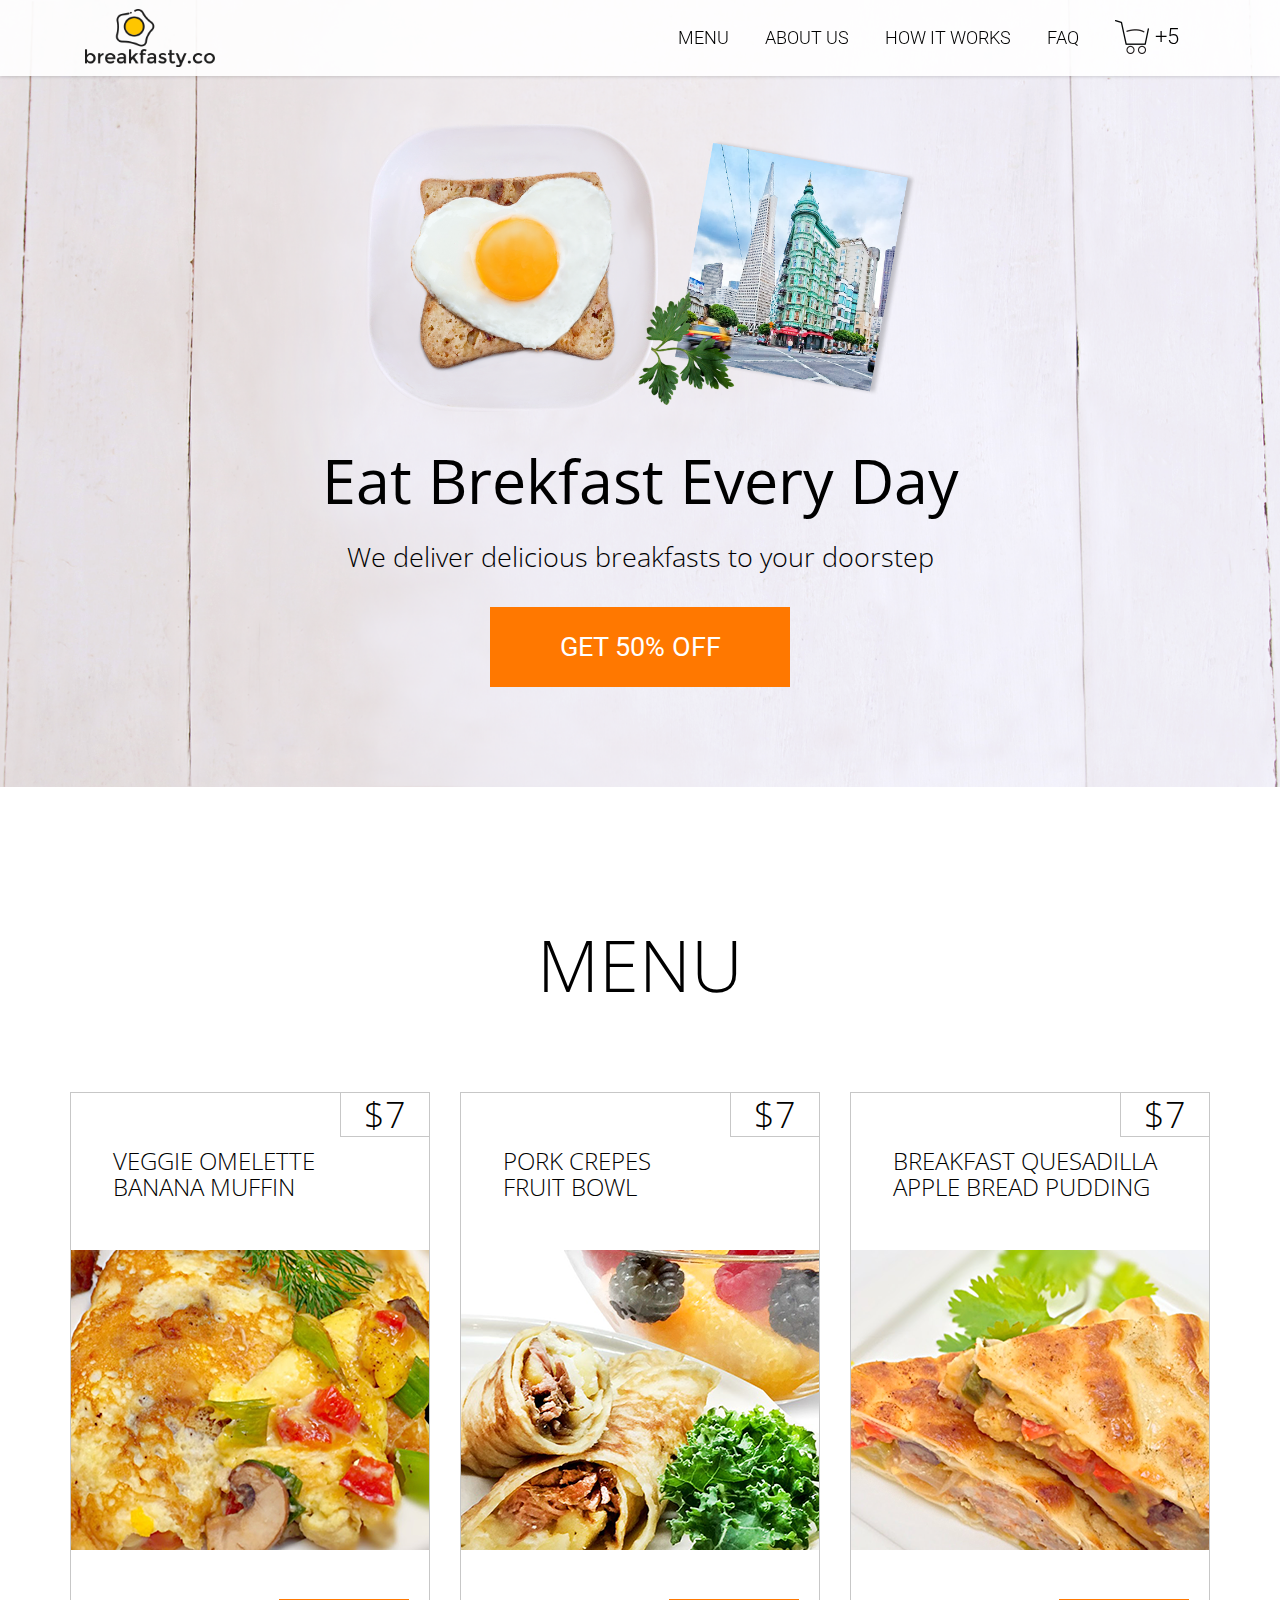
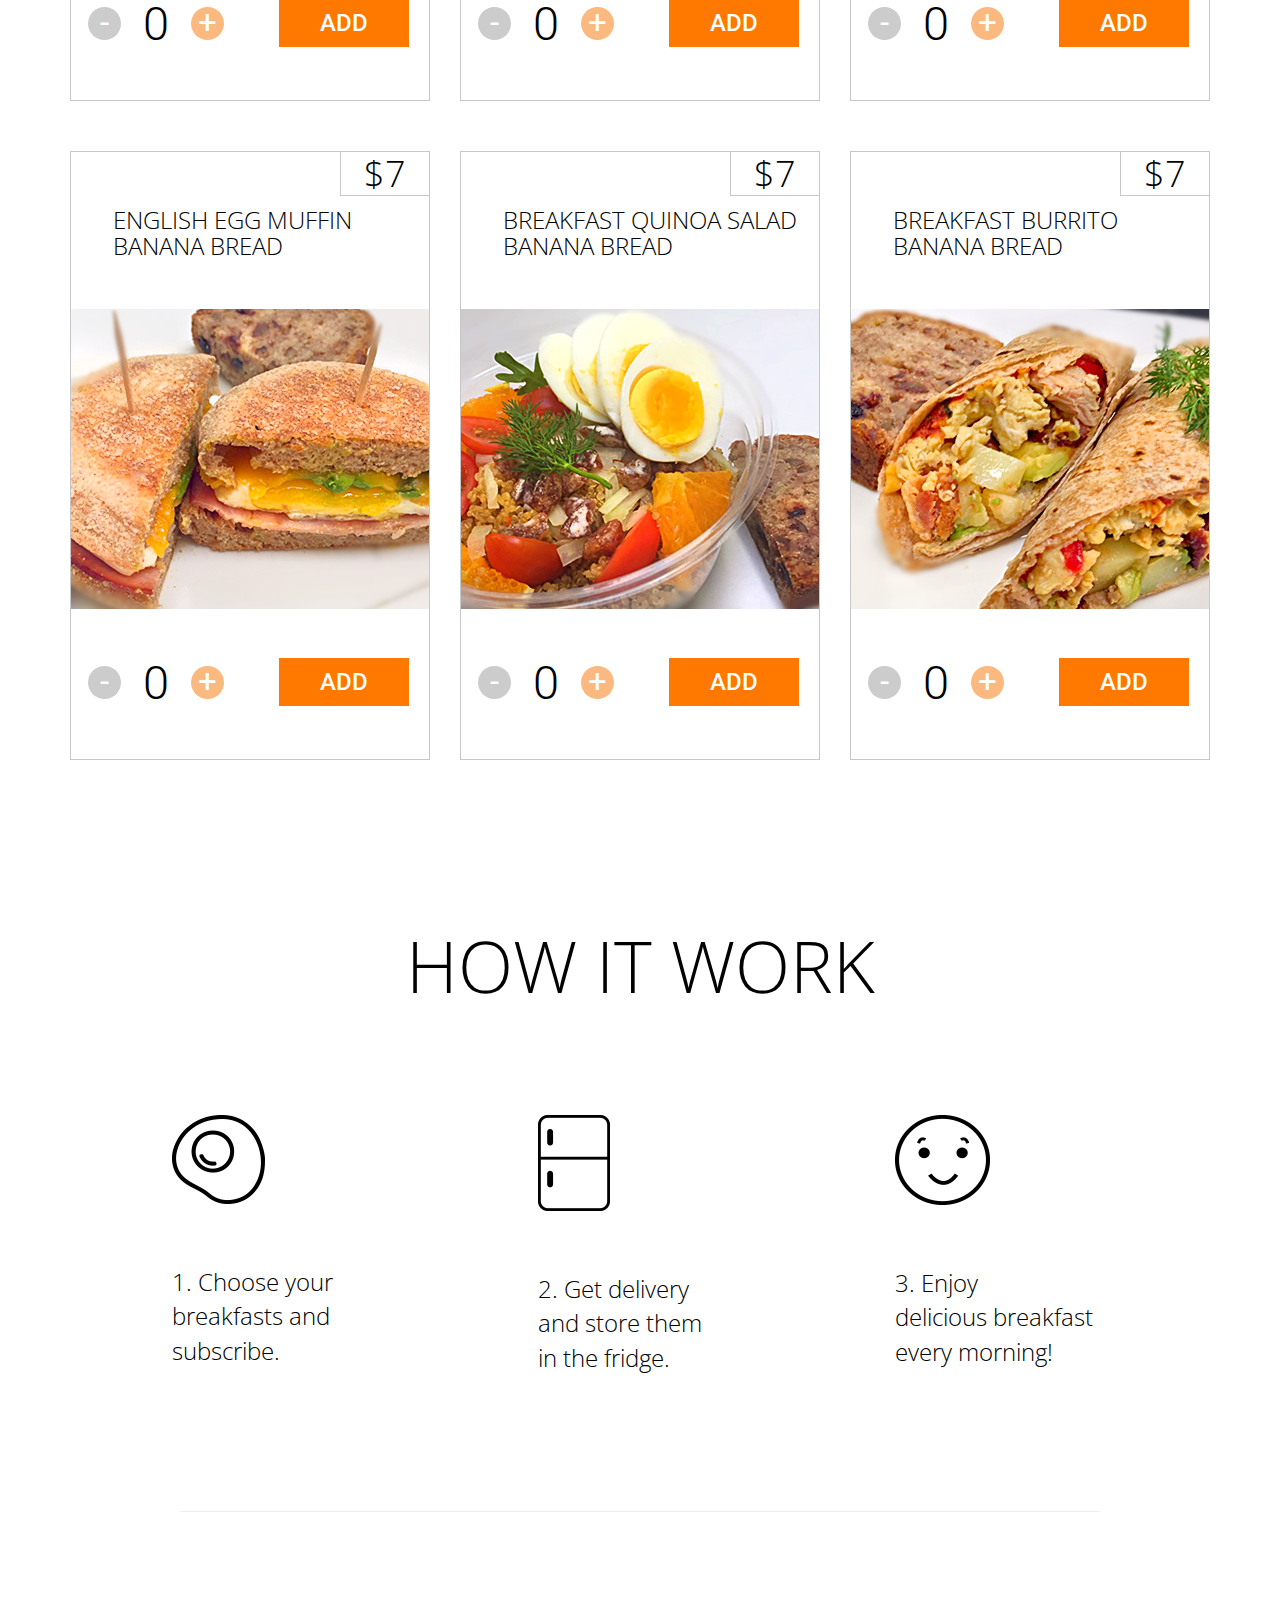
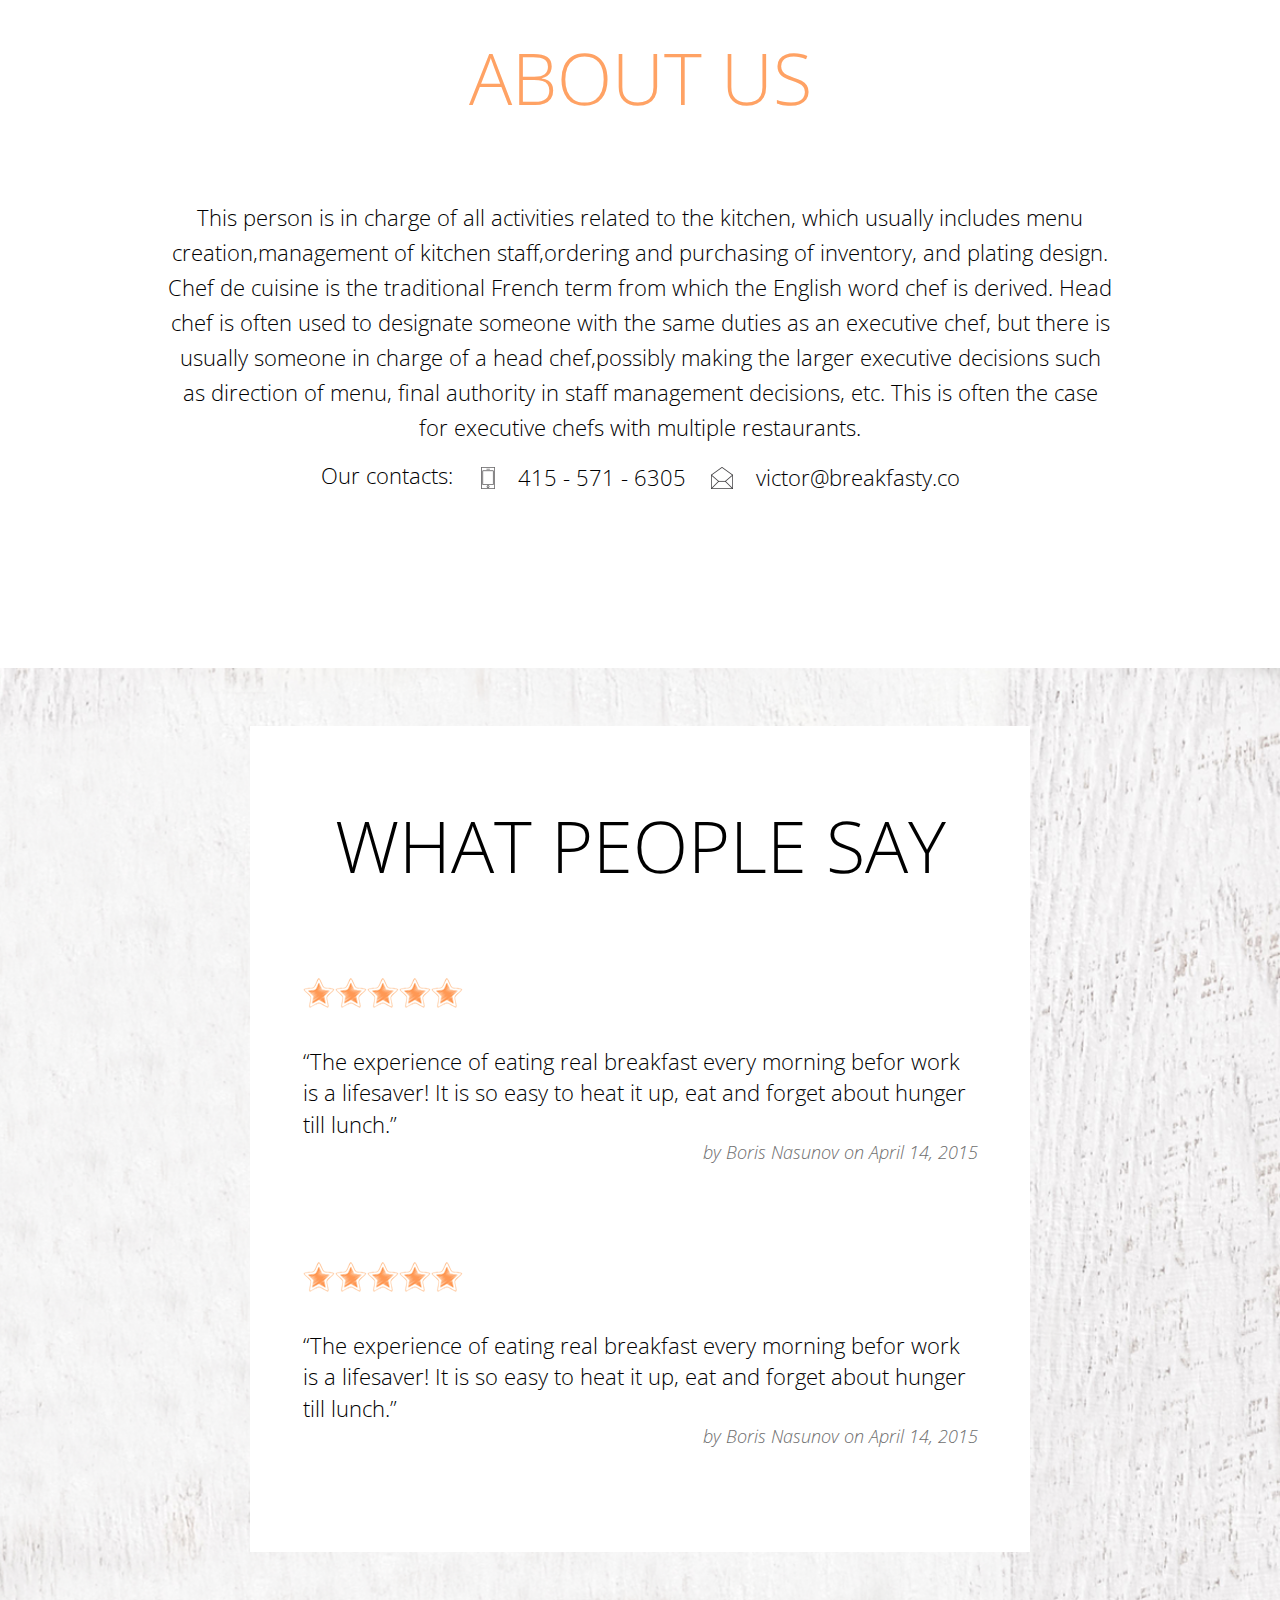
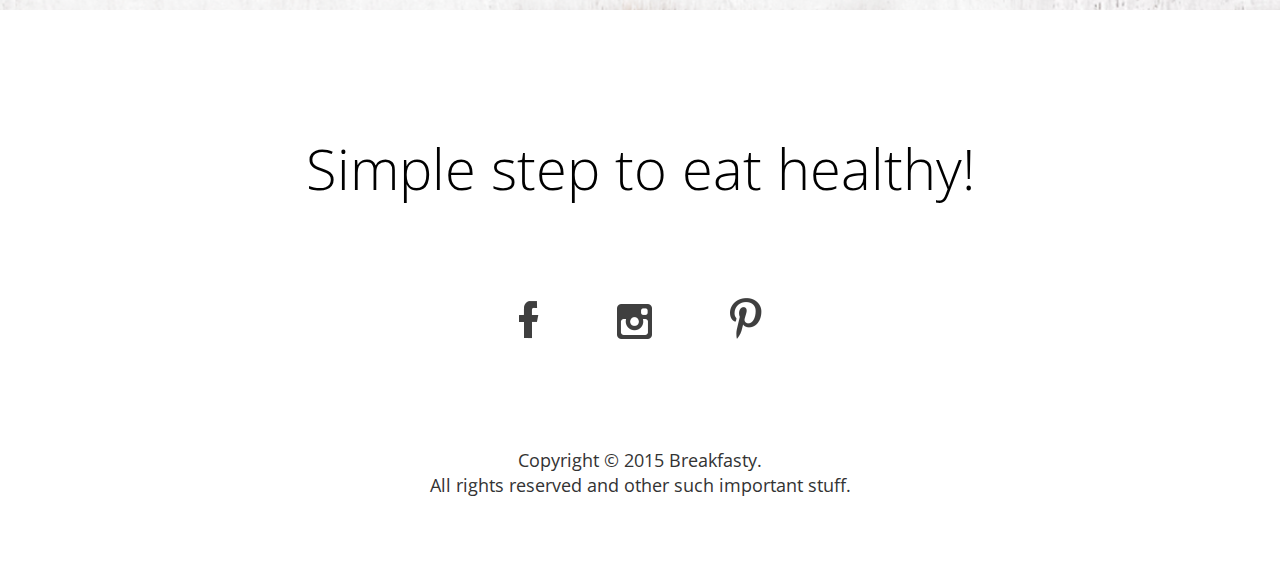
==== index.html @ 5b0bc9c4 "check code style with inspector" ====
<!DOCTYPE html>
<html lang="en">
<head>
    <title>Breakfasty</title>
    <meta charset="UTF-8">
    <meta http-equiv="X-UA-Compatible" content="IE=edge">
    <meta name="viewport" content="width=device-width, initial-scale=1.0, maximum-scale=1.0, user-scalable=no">
    <link rel="stylesheet" href="client/styles/css/index.css">
    <script src="client/js/jquery-2.1.3.min.js"></script>
    <script src="client/js/bootstrap.min.js"></script>
</head>
<body class="homepage">
    <header class="navbar navbar-default nav-style scroll">
        <div class="container">
            <div class="navbar-header nav-button">
                <button type="button" class="navbar-toggle collapsed but-style" data-toggle="collapse" data-target="#bs-example-navbar-collapse-1">
                    <span class="sr-only">Toggle navigation</span>
                    <span class="icon-bar icon-color"></span>
                    <span class="icon-bar icon-color"></span>
                    <span class="icon-bar icon-color"></span>
                </button>
                <a class="navbar-brand logo-header" href="/">
                    <img src="client/images/header/logo.png" alt="logo">
                    <p>[delisious breakfast everyday]</p>
                </a>
            </div>
            <div class="collapse navbar-collapse list" id="bs-example-navbar-collapse-1">
                <ul class="nav navbar-nav ">
                    <li><a href="#menu">menu</a></li>
                    <li><a href="#about">about us</a></li>
                    <li><a href="#work">how it works</a></li>
                    <li><a href="faq.html#faq">faq</a></li>
                </ul>
            </div>
            <div class="cart navbar-header">
                <a href="javascript:void(0);"></a>
                <sup>+5</sup>
            </div>
        </div>
    </header>
    <main>
        <section class="advertising">
            <div class="container">
                <div class="row">
                    <div class="col-lg-12 col-md-12 col-sm-12 col-xs-12">
                        <img src="client/images/advertising/plate-card.png" alt="/"/>
                        <h1>Eat Brekfast Every Day</h1>
                        <p>We deliver delicious breakfasts to your doorstep</p>
                        <button type="button" class="btn btn-primary button button-large" data-toggle="modal" data-target=".bs-example-modal-sm">get 50% off</button>
                        <div class="modal fade bs-example-modal-sm" tabindex="-1" role="dialog" aria-labelledby="mySmallModalLabel" aria-hidden="true">
                            <div class="modal-dialog modal-sm">
                                <div class="modal-content modal-sm-content">
                                    <div class="modal-header modal-sm-header">
                                        <button type="button" class="close" data-dismiss="modal" aria-label="Close">
                                            <span aria-hidden="true">&times;</span>
                                        </button>
                                    </div>
                                    <div class="modal-body">
                                        <form action="/" method="post">
                                            <input type="email" value="" name="Email" placeholder="Email address" required>
                                            <button class="btn btn-default button button-middle">submit</button>
                                        </form>
                                    </div>
                                </div>
                            </div>
                        </div>
                    </div>
                </div>
            </div>
        </section>
        <section id="menu" class="container menu">
        	<div class="row">
        		<div class="col-lg 12 col-md-12 col-sm-12 col-xs-12">
        			<h2>menu</h2>
        		</div>
        		<div class="col-lg-4 col-md-4 col-sm-6 col-xs-12">
        			<div class="dish">
        				<span class="price">$7</span>
    	    			<h3 class="name-dish">veggie omelette<br/>banana muffin</h3>
    	    			<figure>
    	    				<div class="image" style="background-image: url(client/images/menu/omelette.png);"></div>
    	    				<figcaption>
    	    					<h3 class="name-for-ingridients">omelette:</h3>
    	    					<p class="ingridients">Eggs, Red Pepper, Green Onions, Mushrooms,Avocado</p>
    	    					<h3 class="name-for-ingridients">banana muffin:</h3>
    	    					<p class="ingridients">Banana, Egg, Sugar, Butter, Canola Oil, Flour,Soda, Walnuts, Cranberries, Salt</p>
    	    				</figcaption>
    	    			</figure>
    	    			<div class="counter">
        					<a class="order-minus" href="javascript:void(0);">-</a>
                            <input type="number" value="0" min="0" max="99">
        					<a class="order-plus" href="javascript:void(0);">+</a>
                            <button class="btn btn-default button button-small">add</button>
        				</div>
        			</div>
        		</div>
        		<div class="col-lg-4 col-md-4 col-sm-6 col-xs-12">
        			<div class="dish">
        				<span class="price">$7</span>
    	    			<h3 class="name-dish">pork crepes<br/>fruit bowl</h3>
    	    			<figure>
    	    				<div class="image" style="background-image: url(client/images/menu/bowl.png);"></div>
    	    				<figcaption>
    	    					<h3 class="name-for-ingridients">crepes:</h3>
    	    					<p class="ingridients">Flour, Eggs, Milk, Butter, Puller Pork, Potatoes, Onion Jam, Mascarpone Cheese</p>
    	    					<h3 class="name-for-ingridients">fruit bowl:</h3>
    	    					<p class="ingridients">Orange, Grapefruit, Apple, Strawberries</p>
    	    				</figcaption>
    	    			</figure>
    	    			<div class="counter">
        					<a class="order-minus" href="javascript:void(0);">-</a>
                            <input type="number" value="0" min="0" max="99">
        					<a class="order-plus" href="javascript:void(0);">+</a>
                            <button class="btn btn-default button button-small">add</button>
                        </div>
        			</div>
        		</div>
        		<div class="col-lg-4 col-md-4 col-sm-6 col-xs-12">
        			<div class="dish">
        				<span class="price">$7</span>
    	    			<h3 class="name-dish">breakfast quesadilla<br/>apple bread pudding</h3>
    	    			<figure>
    	    				<div class="image" style="background-image: url(client/images/menu/pudding.png);"></div>
    	    				<figcaption>
    	    					<h3 class="name-for-ingridients">quesadilla:</h3>
    	    					<p class="ingridients">Tortialla, Eggs, Italian Mild Pork Sausage, Red Pepper, Green Onions, Salt and Pepper</p>
    	    					<h3 class="name-for-ingridients">oatmel cookie:</h3>
    	    					<p class="ingridients">Flour, Walnut, Salt, Eggs, Oats</p>
    	    				</figcaption>
    	    			</figure>
    	    			<div class="counter">
        					<a class="order-minus" href="javascript:void(0);">-</a>
                            <input type="number" value="0" min="0" max="99">
        					<a class="order-plus" href="javascript:void(0);">+</a>
                            <button class="btn btn-default button button-small">add</button>
                        </div>
        			</div>
        		</div>
        		<div class="col-lg-4 col-md-4 col-sm-6 col-xs-12">
        			<div class="dish">
        				<span class="price">$7</span>
    	    			<h3 class="name-dish">english egg muffin<br/>banana bread</h3>
    	    			<figure>
    	    				<div class="image" style="background-image: url(client/images/menu/egg-muffin.png);"></div>
    	    				<figcaption>
    	    					<h3 class="name-for-ingridients">sandwich:</h3>
    	    					<p class="ingridients">Multi-grain English Muffins, Ham, Egg, Avocado, Cheddar Cheese, Salt and Pepper</p>
    	    					<h3 class="name-for-ingridients">banana bread</h3>
    	    					<p class="ingridients">Banana, Egg, Sugar, Butter, Canola Oil, Flour, Soda, Walnuts, Cranberries, Salt</p>
    	    				</figcaption>
    	    			</figure>
    	    			<div class="counter">
        					<a class="order-minus" href="javascript:void(0);">-</a>
                            <input type="number" value="0" min="0" max="99">
        					<a class="order-plus" href="javascript:void(0);">+</a>
                            <button class="btn btn-default button button-small">add</button>
                        </div>
        			</div>
        		</div>
        		<div class="col-lg-4 col-md-4 col-sm-6 col-xs-12">
        			<div class="dish">
        				<span class="price">$7</span>
    	    			<h3 class="name-dish">breakfast quinoa salad<br/>banana bread</h3>
    	    			<figure>
    	    				<div class="image" style="background-image: url(client/images/menu/salad.png);"></div>
    	    				<figcaption>
    	    					<h3 class="name-for-ingridients">omelette:</h3>
    	    					<p class="ingridients">Eggs, Red Pepper, Green Onions, Mushrooms,Avocado</p>
    	    					<h3 class="name-for-ingridients">banana muffin:</h3>
    	    					<p class="ingridients">Banana, Egg, Sugar, Butter, Canola Oil, Flour,Soda, Walnuts, Cranberries, Salt</p>
    	    				</figcaption>
    	    			</figure>
    	    			<div class="counter">
        					<a class="order-minus" href="javascript:void(0);">-</a>
                            <input type="number" value="0" min="0" max="99">
        					<a class="order-plus" href="javascript:void(0);">+</a>
                            <button class="btn btn-default button button-small">add</button>
                        </div>
        			</div>
        		</div>
        		<div class="col-lg-4 col-md-4 col-sm-6 col-xs-12">
        			<div class="dish">
        				<span class="price">$7</span>
    	    			<h3 class="name-dish">breakfast burrito<br/>banana bread</h3>
    	    			<figure>
    	    				<div class="image" style="background-image: url(client/images/menu/burrito.png);"></div>
    	    				<figcaption>
    	    					<h3 class="name-for-ingridients">burrito:</h3>
    	    					<p class="ingridients">Tortilla, Potatoes, Pulled Pork, Bacon, Eggs, Red Pepper, Green Onions, Mild Cheddar Cheese, Avocado, Salt and Pepper</p>
    	    					<h3 class="name-for-ingridients">banana bread</h3>
    	    					<p class="ingridients">Banana, Egg, Sugar, Butter, Canola Oil, Flour,Soda, Walnuts, Cranberries, Salt</p>
    	    				</figcaption>
    	    			</figure>
    	    			<div class="counter">
        					<a class="order-minus" href="javascript:void(0);">-</a>
                            <input type="number" value="0" min="0" max="99">
        					<a class="order-plus" href="javascript:void(0);">+</a>
                            <button class="btn btn-default button button-small">add</button>
                        </div>
        			</div>
        		</div>
        	</div>
        </section>
        <section id="work" class="work container">
            <div class="row">
                <div class="col-lg-12 col-md-12 col-sm-12 col-xs-12">
                    <h2>how it work</h2>
                </div>
            </div>
            <div class="description-work">
                <figure>
                    <span class="work-food"></span>
                    <figcaption>
                        <p>1. Choose your breakfasts and subscribe.</p>
                    </figcaption>
                </figure>
                <figure>
                    <span class="work-fridge"></span>
                    <figcaption>
                        <p>2. Get delivery and store them in the fridge.</p>
                    </figcaption>
                </figure>
                <figure>
                    <span class="work-smile"></span>
                    <figcaption>
                        <p>3. Enjoy<br/>delicious breakfast every morning!</p>
                    </figcaption>
                </figure>
            </div>
            <div class="col-lg-10 col-lg-offset-1 col-md-10 col-md-offset-1 col-sm-10 col-sm-offset-1 col-xs-10 col-xs-offset-1">
                <hr/>
            </div>
        </section>
        <section id="about" class="about">
            <div class="container">
                <div class="row">
                    <div class="col-lg-10 col-lg-offset-1 col-md-10 col-md-offset-1 col-sm-10 col-sm-offset-1 col-xs-10 col-xs-offset-1">
                        <h2>about us</h2>
                        <p>This person is in charge of all activities related to the kitchen, which usually includes menu creation,management of kitchen staff,ordering and purchasing of inventory, and plating design. Chef de cuisine is the traditional French term from which the English word chef is derived. Head chef is often used to designate someone with the same duties as an executive chef, but there is usually someone in charge of a head chef,possibly making the larger executive decisions such as direction of menu, final authority in staff management decisions, etc. This is often the case for executive chefs with multiple restaurants.</p>
                    </div>
                    <div class="col-lg-12 col-lg-offset-0 col-md-12 col-md-offset-0 col-sm-6 col-sm-offset-3 col-xs-12">
                        <ul class="contacts">
                            <li>Our contacts:</li>
                            <li>
                                <span class="phone"></span>
                                <a href="tel:4155716305">415 - 571 - 6305</a>
                            </li>
                            <li>
                                <span class="envelope"></span>
                                <a href="mailto:victor@breakfasty.co">victor@breakfasty.co</a>
                            </li>
                        </ul>
                    </div>
                </div>
            </div>
        </section>
        <section class="comments">
            <div class="container">
                <div class="row">
                    <div class="col-lg-8 col-lg-offset-2 col-md-8 col-md-offset-2 col-sm-8 col-sm-offset-2 col-xs-10 col-xs-offset-1 style-bgc">
                        <h2>what people say</h2>
                        <span class="icon-stars"></span>
                        <p class="comment">“The experience of eating real breakfast every morning befor work is a lifesaver! It is so easy to heat it up, eat and forget about hunger till lunch.”</p>
                        <p class="author">by Boris Nasunov on April 14, 2015</p>
                        <span class="icon-stars"></span>
                        <p class="comment">“The experience of eating real breakfast every morning befor work is a lifesaver! It is so easy to heat it up, eat and forget about hunger till lunch.”</p>
                        <p class="author">by Boris Nasunov on April 14, 2015</p>
                    </div>
                </div>
            </div>
        </section>
    </main>
    <footer class="container">
        <div class="row">
            <div class="col-lg-12 col-md-12 col-sm-12 col-xs-12">
                <h3>Simple step to eat healthy!</h3>
                <ul>
                    <li><a href="javascript:void(0);"></a></li>
                    <li><a href="javascript:void(0);"></a></li>
                    <li><a href="javascript:void(0);"></a></li>
                </ul>
                <p>Copyright © 2015 Breakfasty.</p>
                <p>All rights reserved and other such important stuff.</p>
            </div>
        </div>
    </footer>
</body>
</html>
---- client/styles/css/index.css ----
@import url(http://fonts.googleapis.com/css?family=Roboto:300,400,500,700,100);
@import url(http://fonts.googleapis.com/css?family=Open+Sans:400,300,700);
/* line 5, ../../../../../../../var/lib/gems/2.1.0/gems/compass-core-1.0.3/stylesheets/compass/reset/_utilities.scss */
html, body, div, span, applet, object, iframe,
h1, h2, h3, h4, h5, h6, p, blockquote, pre,
a, abbr, acronym, address, big, cite, code,
del, dfn, em, img, ins, kbd, q, s, samp,
small, strike, strong, sub, sup, tt, var,
b, u, i, center,
dl, dt, dd, ol, ul, li,
fieldset, form, label, legend,
table, caption, tbody, tfoot, thead, tr, th, td,
article, aside, canvas, details, embed,
figure, figcaption, footer, header, hgroup,
menu, nav, output, ruby, section, summary,
time, mark, audio, video {
  margin: 0;
  padding: 0;
  border: 0;
  font: inherit;
  font-size: 100%;
  vertical-align: baseline;
}

/* line 22, ../../../../../../../var/lib/gems/2.1.0/gems/compass-core-1.0.3/stylesheets/compass/reset/_utilities.scss */
html {
  line-height: 1;
}

/* line 24, ../../../../../../../var/lib/gems/2.1.0/gems/compass-core-1.0.3/stylesheets/compass/reset/_utilities.scss */
ol, ul {
  list-style: none;
}

/* line 26, ../../../../../../../var/lib/gems/2.1.0/gems/compass-core-1.0.3/stylesheets/compass/reset/_utilities.scss */
table {
  border-collapse: collapse;
  border-spacing: 0;
}

/* line 28, ../../../../../../../var/lib/gems/2.1.0/gems/compass-core-1.0.3/stylesheets/compass/reset/_utilities.scss */
caption, th, td {
  text-align: left;
  font-weight: normal;
  vertical-align: middle;
}

/* line 30, ../../../../../../../var/lib/gems/2.1.0/gems/compass-core-1.0.3/stylesheets/compass/reset/_utilities.scss */
q, blockquote {
  quotes: none;
}
/* line 103, ../../../../../../../var/lib/gems/2.1.0/gems/compass-core-1.0.3/stylesheets/compass/reset/_utilities.scss */
q:before, q:after, blockquote:before, blockquote:after {
  content: "";
  content: none;
}

/* line 32, ../../../../../../../var/lib/gems/2.1.0/gems/compass-core-1.0.3/stylesheets/compass/reset/_utilities.scss */
a img {
  border: none;
}

/* line 116, ../../../../../../../var/lib/gems/2.1.0/gems/compass-core-1.0.3/stylesheets/compass/reset/_utilities.scss */
article, aside, details, figcaption, figure, footer, header, hgroup, main, menu, nav, section, summary {
  display: block;
}

/*! normalize.css v3.0.2 | MIT License | git.io/normalize */
/* line 9, ../../../../../../../var/lib/gems/2.1.0/gems/bootstrap-sass-3.3.4.1/assets/stylesheets/bootstrap/_normalize.scss */
html {
  font-family: sans-serif;
  -ms-text-size-adjust: 100%;
  -webkit-text-size-adjust: 100%;
}

/* line 19, ../../../../../../../var/lib/gems/2.1.0/gems/bootstrap-sass-3.3.4.1/assets/stylesheets/bootstrap/_normalize.scss */
body {
  margin: 0;
}

/* line 33, ../../../../../../../var/lib/gems/2.1.0/gems/bootstrap-sass-3.3.4.1/assets/stylesheets/bootstrap/_normalize.scss */
article,
aside,
details,
figcaption,
figure,
footer,
header,
hgroup,
main,
menu,
nav,
section,
summary {
  display: block;
}

/* line 54, ../../../../../../../var/lib/gems/2.1.0/gems/bootstrap-sass-3.3.4.1/assets/stylesheets/bootstrap/_normalize.scss */
audio,
canvas,
progress,
video {
  display: inline-block;
  vertical-align: baseline;
}

/* line 67, ../../../../../../../var/lib/gems/2.1.0/gems/bootstrap-sass-3.3.4.1/assets/stylesheets/bootstrap/_normalize.scss */
audio:not([controls]) {
  display: none;
  height: 0;
}

/* line 77, ../../../../../../../var/lib/gems/2.1.0/gems/bootstrap-sass-3.3.4.1/assets/stylesheets/bootstrap/_normalize.scss */
[hidden],
template {
  display: none;
}

/* line 89, ../../../../../../../var/lib/gems/2.1.0/gems/bootstrap-sass-3.3.4.1/assets/stylesheets/bootstrap/_normalize.scss */
a {
  background-color: transparent;
}

/* line 97, ../../../../../../../var/lib/gems/2.1.0/gems/bootstrap-sass-3.3.4.1/assets/stylesheets/bootstrap/_normalize.scss */
a:active,
a:hover {
  outline: 0;
}

/* line 109, ../../../../../../../var/lib/gems/2.1.0/gems/bootstrap-sass-3.3.4.1/assets/stylesheets/bootstrap/_normalize.scss */
abbr[title] {
  border-bottom: 1px dotted;
}

/* line 117, ../../../../../../../var/lib/gems/2.1.0/gems/bootstrap-sass-3.3.4.1/assets/stylesheets/bootstrap/_normalize.scss */
b,
strong {
  font-weight: bold;
}

/* line 126, ../../../../../../../var/lib/gems/2.1.0/gems/bootstrap-sass-3.3.4.1/assets/stylesheets/bootstrap/_normalize.scss */
dfn {
  font-style: italic;
}

/* line 135, ../../../../../../../var/lib/gems/2.1.0/gems/bootstrap-sass-3.3.4.1/assets/stylesheets/bootstrap/_normalize.scss */
h1 {
  font-size: 2em;
  margin: 0.67em 0;
}

/* line 144, ../../../../../../../var/lib/gems/2.1.0/gems/bootstrap-sass-3.3.4.1/assets/stylesheets/bootstrap/_normalize.scss */
mark {
  background: #ff0;
  color: #000;
}

/* line 153, ../../../../../../../var/lib/gems/2.1.0/gems/bootstrap-sass-3.3.4.1/assets/stylesheets/bootstrap/_normalize.scss */
small {
  font-size: 80%;
}

/* line 161, ../../../../../../../var/lib/gems/2.1.0/gems/bootstrap-sass-3.3.4.1/assets/stylesheets/bootstrap/_normalize.scss */
sub,
sup {
  font-size: 75%;
  line-height: 0;
  position: relative;
  vertical-align: baseline;
}

/* line 169, ../../../../../../../var/lib/gems/2.1.0/gems/bootstrap-sass-3.3.4.1/assets/stylesheets/bootstrap/_normalize.scss */
sup {
  top: -0.5em;
}

/* line 173, ../../../../../../../var/lib/gems/2.1.0/gems/bootstrap-sass-3.3.4.1/assets/stylesheets/bootstrap/_normalize.scss */
sub {
  bottom: -0.25em;
}

/* line 184, ../../../../../../../var/lib/gems/2.1.0/gems/bootstrap-sass-3.3.4.1/assets/stylesheets/bootstrap/_normalize.scss */
img {
  border: 0;
}

/* line 192, ../../../../../../../var/lib/gems/2.1.0/gems/bootstrap-sass-3.3.4.1/assets/stylesheets/bootstrap/_normalize.scss */
svg:not(:root) {
  overflow: hidden;
}

/* line 203, ../../../../../../../var/lib/gems/2.1.0/gems/bootstrap-sass-3.3.4.1/assets/stylesheets/bootstrap/_normalize.scss */
figure {
  margin: 1em 40px;
}

/* line 211, ../../../../../../../var/lib/gems/2.1.0/gems/bootstrap-sass-3.3.4.1/assets/stylesheets/bootstrap/_normalize.scss */
hr {
  -moz-box-sizing: content-box;
  box-sizing: content-box;
  height: 0;
}

/* line 221, ../../../../../../../var/lib/gems/2.1.0/gems/bootstrap-sass-3.3.4.1/assets/stylesheets/bootstrap/_normalize.scss */
pre {
  overflow: auto;
}

/* line 229, ../../../../../../../var/lib/gems/2.1.0/gems/bootstrap-sass-3.3.4.1/assets/stylesheets/bootstrap/_normalize.scss */
code,
kbd,
pre,
samp {
  font-family: monospace, monospace;
  font-size: 1em;
}

/* line 252, ../../../../../../../var/lib/gems/2.1.0/gems/bootstrap-sass-3.3.4.1/assets/stylesheets/bootstrap/_normalize.scss */
button,
input,
optgroup,
select,
textarea {
  color: inherit;
  font: inherit;
  margin: 0;
}

/* line 266, ../../../../../../../var/lib/gems/2.1.0/gems/bootstrap-sass-3.3.4.1/assets/stylesheets/bootstrap/_normalize.scss */
button {
  overflow: visible;
}

/* line 277, ../../../../../../../var/lib/gems/2.1.0/gems/bootstrap-sass-3.3.4.1/assets/stylesheets/bootstrap/_normalize.scss */
button,
select {
  text-transform: none;
}

/* line 290, ../../../../../../../var/lib/gems/2.1.0/gems/bootstrap-sass-3.3.4.1/assets/stylesheets/bootstrap/_normalize.scss */
button,
html input[type="button"],
input[type="reset"],
input[type="submit"] {
  -webkit-appearance: button;
  cursor: pointer;
}

/* line 302, ../../../../../../../var/lib/gems/2.1.0/gems/bootstrap-sass-3.3.4.1/assets/stylesheets/bootstrap/_normalize.scss */
button[disabled],
html input[disabled] {
  cursor: default;
}

/* line 311, ../../../../../../../var/lib/gems/2.1.0/gems/bootstrap-sass-3.3.4.1/assets/stylesheets/bootstrap/_normalize.scss */
button::-moz-focus-inner,
input::-moz-focus-inner {
  border: 0;
  padding: 0;
}

/* line 322, ../../../../../../../var/lib/gems/2.1.0/gems/bootstrap-sass-3.3.4.1/assets/stylesheets/bootstrap/_normalize.scss */
input {
  line-height: normal;
}

/* line 334, ../../../../../../../var/lib/gems/2.1.0/gems/bootstrap-sass-3.3.4.1/assets/stylesheets/bootstrap/_normalize.scss */
input[type="checkbox"],
input[type="radio"] {
  box-sizing: border-box;
  padding: 0;
}

/* line 346, ../../../../../../../var/lib/gems/2.1.0/gems/bootstrap-sass-3.3.4.1/assets/stylesheets/bootstrap/_normalize.scss */
input[type="number"]::-webkit-inner-spin-button,
input[type="number"]::-webkit-outer-spin-button {
  height: auto;
}

/* line 357, ../../../../../../../var/lib/gems/2.1.0/gems/bootstrap-sass-3.3.4.1/assets/stylesheets/bootstrap/_normalize.scss */
input[type="search"] {
  -webkit-appearance: textfield;
  -moz-box-sizing: content-box;
  -webkit-box-sizing: content-box;
  box-sizing: content-box;
}

/* line 370, ../../../../../../../var/lib/gems/2.1.0/gems/bootstrap-sass-3.3.4.1/assets/stylesheets/bootstrap/_normalize.scss */
input[type="search"]::-webkit-search-cancel-button,
input[type="search"]::-webkit-search-decoration {
  -webkit-appearance: none;
}

/* line 379, ../../../../../../../var/lib/gems/2.1.0/gems/bootstrap-sass-3.3.4.1/assets/stylesheets/bootstrap/_normalize.scss */
fieldset {
  border: 1px solid #c0c0c0;
  margin: 0 2px;
  padding: 0.35em 0.625em 0.75em;
}

/* line 390, ../../../../../../../var/lib/gems/2.1.0/gems/bootstrap-sass-3.3.4.1/assets/stylesheets/bootstrap/_normalize.scss */
legend {
  border: 0;
  padding: 0;
}

/* line 399, ../../../../../../../var/lib/gems/2.1.0/gems/bootstrap-sass-3.3.4.1/assets/stylesheets/bootstrap/_normalize.scss */
textarea {
  overflow: auto;
}

/* line 408, ../../../../../../../var/lib/gems/2.1.0/gems/bootstrap-sass-3.3.4.1/assets/stylesheets/bootstrap/_normalize.scss */
optgroup {
  font-weight: bold;
}

/* line 419, ../../../../../../../var/lib/gems/2.1.0/gems/bootstrap-sass-3.3.4.1/assets/stylesheets/bootstrap/_normalize.scss */
table {
  border-collapse: collapse;
  border-spacing: 0;
}

/* line 424, ../../../../../../../var/lib/gems/2.1.0/gems/bootstrap-sass-3.3.4.1/assets/stylesheets/bootstrap/_normalize.scss */
td,
th {
  padding: 0;
}

/* line 11, ../../../../../../../var/lib/gems/2.1.0/gems/bootstrap-sass-3.3.4.1/assets/stylesheets/bootstrap/_scaffolding.scss */
* {
  -webkit-box-sizing: border-box;
  -moz-box-sizing: border-box;
  box-sizing: border-box;
}

/* line 14, ../../../../../../../var/lib/gems/2.1.0/gems/bootstrap-sass-3.3.4.1/assets/stylesheets/bootstrap/_scaffolding.scss */
*:before,
*:after {
  -webkit-box-sizing: border-box;
  -moz-box-sizing: border-box;
  box-sizing: border-box;
}

/* line 22, ../../../../../../../var/lib/gems/2.1.0/gems/bootstrap-sass-3.3.4.1/assets/stylesheets/bootstrap/_scaffolding.scss */
html {
  font-size: 10px;
  -webkit-tap-highlight-color: transparent;
}

/* line 27, ../../../../../../../var/lib/gems/2.1.0/gems/bootstrap-sass-3.3.4.1/assets/stylesheets/bootstrap/_scaffolding.scss */
body {
  font-family: "Helvetica Neue", Helvetica, Arial, sans-serif;
  font-size: 14px;
  line-height: 1.42857143;
  color: #000;
  background-color: #fff;
}

/* line 36, ../../../../../../../var/lib/gems/2.1.0/gems/bootstrap-sass-3.3.4.1/assets/stylesheets/bootstrap/_scaffolding.scss */
input,
button,
select,
textarea {
  font-family: inherit;
  font-size: inherit;
  line-height: inherit;
}

/* line 48, ../../../../../../../var/lib/gems/2.1.0/gems/bootstrap-sass-3.3.4.1/assets/stylesheets/bootstrap/_scaffolding.scss */
a {
  color: #337ab7;
  text-decoration: none;
}
/* line 52, ../../../../../../../var/lib/gems/2.1.0/gems/bootstrap-sass-3.3.4.1/assets/stylesheets/bootstrap/_scaffolding.scss */
a:hover, a:focus {
  color: #23527c;
  text-decoration: none;
}
/* line 58, ../../../../../../../var/lib/gems/2.1.0/gems/bootstrap-sass-3.3.4.1/assets/stylesheets/bootstrap/_scaffolding.scss */
a:focus {
  outline: thin dotted;
  outline: 5px auto -webkit-focus-ring-color;
  outline-offset: -2px;
}

/* line 69, ../../../../../../../var/lib/gems/2.1.0/gems/bootstrap-sass-3.3.4.1/assets/stylesheets/bootstrap/_scaffolding.scss */
figure {
  margin: 0;
}

/* line 76, ../../../../../../../var/lib/gems/2.1.0/gems/bootstrap-sass-3.3.4.1/assets/stylesheets/bootstrap/_scaffolding.scss */
img {
  vertical-align: middle;
}

/* line 81, ../../../../../../../var/lib/gems/2.1.0/gems/bootstrap-sass-3.3.4.1/assets/stylesheets/bootstrap/_scaffolding.scss */
.img-responsive {
  display: block;
  max-width: 100%;
  height: auto;
}

/* line 86, ../../../../../../../var/lib/gems/2.1.0/gems/bootstrap-sass-3.3.4.1/assets/stylesheets/bootstrap/_scaffolding.scss */
.img-rounded {
  border-radius: 6px;
}

/* line 93, ../../../../../../../var/lib/gems/2.1.0/gems/bootstrap-sass-3.3.4.1/assets/stylesheets/bootstrap/_scaffolding.scss */
.img-thumbnail {
  padding: 4px;
  line-height: 1.42857143;
  background-color: #fff;
  border: 1px solid #ddd;
  border-radius: 4px;
  -webkit-transition: all 0.2s ease-in-out;
  -o-transition: all 0.2s ease-in-out;
  transition: all 0.2s ease-in-out;
  display: inline-block;
  max-width: 100%;
  height: auto;
}

/* line 106, ../../../../../../../var/lib/gems/2.1.0/gems/bootstrap-sass-3.3.4.1/assets/stylesheets/bootstrap/_scaffolding.scss */
.img-circle {
  border-radius: 50%;
}

/* line 113, ../../../../../../../var/lib/gems/2.1.0/gems/bootstrap-sass-3.3.4.1/assets/stylesheets/bootstrap/_scaffolding.scss */
hr {
  margin-top: 20px;
  margin-bottom: 20px;
  border: 0;
  border-top: 1px solid #eeeeee;
}

/* line 125, ../../../../../../../var/lib/gems/2.1.0/gems/bootstrap-sass-3.3.4.1/assets/stylesheets/bootstrap/_scaffolding.scss */
.sr-only {
  position: absolute;
  width: 1px;
  height: 1px;
  margin: -1px;
  padding: 0;
  overflow: hidden;
  clip: rect(0, 0, 0, 0);
  border: 0;
}

/* line 141, ../../../../../../../var/lib/gems/2.1.0/gems/bootstrap-sass-3.3.4.1/assets/stylesheets/bootstrap/_scaffolding.scss */
.sr-only-focusable:active, .sr-only-focusable:focus {
  position: static;
  width: auto;
  height: auto;
  margin: 0;
  overflow: visible;
  clip: auto;
}

/* line 160, ../../../../../../../var/lib/gems/2.1.0/gems/bootstrap-sass-3.3.4.1/assets/stylesheets/bootstrap/_scaffolding.scss */
[role="button"] {
  cursor: pointer;
}

/* line 9, ../../../../../../../var/lib/gems/2.1.0/gems/bootstrap-sass-3.3.4.1/assets/stylesheets/bootstrap/_type.scss */
h1, h2, h3, h4, h5, h6,
.h1, .h2, .h3, .h4, .h5, .h6 {
  font-family: inherit;
  font-weight: 500;
  line-height: 1.1;
  color: inherit;
}
/* line 16, ../../../../../../../var/lib/gems/2.1.0/gems/bootstrap-sass-3.3.4.1/assets/stylesheets/bootstrap/_type.scss */
h1 small,
h1 .small, h2 small,
h2 .small, h3 small,
h3 .small, h4 small,
h4 .small, h5 small,
h5 .small, h6 small,
h6 .small,
.h1 small,
.h1 .small, .h2 small,
.h2 .small, .h3 small,
.h3 .small, .h4 small,
.h4 .small, .h5 small,
.h5 .small, .h6 small,
.h6 .small {
  font-weight: normal;
  line-height: 1;
  color: #777777;
}

/* line 24, ../../../../../../../var/lib/gems/2.1.0/gems/bootstrap-sass-3.3.4.1/assets/stylesheets/bootstrap/_type.scss */
h1, .h1,
h2, .h2,
h3, .h3 {
  margin-top: 20px;
  margin-bottom: 10px;
}
/* line 30, ../../../../../../../var/lib/gems/2.1.0/gems/bootstrap-sass-3.3.4.1/assets/stylesheets/bootstrap/_type.scss */
h1 small,
h1 .small, .h1 small,
.h1 .small,
h2 small,
h2 .small, .h2 small,
.h2 .small,
h3 small,
h3 .small, .h3 small,
.h3 .small {
  font-size: 65%;
}

/* line 35, ../../../../../../../var/lib/gems/2.1.0/gems/bootstrap-sass-3.3.4.1/assets/stylesheets/bootstrap/_type.scss */
h4, .h4,
h5, .h5,
h6, .h6 {
  margin-top: 10px;
  margin-bottom: 10px;
}
/* line 41, ../../../../../../../var/lib/gems/2.1.0/gems/bootstrap-sass-3.3.4.1/assets/stylesheets/bootstrap/_type.scss */
h4 small,
h4 .small, .h4 small,
.h4 .small,
h5 small,
h5 .small, .h5 small,
.h5 .small,
h6 small,
h6 .small, .h6 small,
.h6 .small {
  font-size: 75%;
}

/* line 47, ../../../../../../../var/lib/gems/2.1.0/gems/bootstrap-sass-3.3.4.1/assets/stylesheets/bootstrap/_type.scss */
h1, .h1 {
  font-size: 36px;
}

/* line 48, ../../../../../../../var/lib/gems/2.1.0/gems/bootstrap-sass-3.3.4.1/assets/stylesheets/bootstrap/_type.scss */
h2, .h2 {
  font-size: 30px;
}

/* line 49, ../../../../../../../var/lib/gems/2.1.0/gems/bootstrap-sass-3.3.4.1/assets/stylesheets/bootstrap/_type.scss */
h3, .h3 {
  font-size: 24px;
}

/* line 50, ../../../../../../../var/lib/gems/2.1.0/gems/bootstrap-sass-3.3.4.1/assets/stylesheets/bootstrap/_type.scss */
h4, .h4 {
  font-size: 18px;
}

/* line 51, ../../../../../../../var/lib/gems/2.1.0/gems/bootstrap-sass-3.3.4.1/assets/stylesheets/bootstrap/_type.scss */
h5, .h5 {
  font-size: 14px;
}

/* line 52, ../../../../../../../var/lib/gems/2.1.0/gems/bootstrap-sass-3.3.4.1/assets/stylesheets/bootstrap/_type.scss */
h6, .h6 {
  font-size: 12px;
}

/* line 58, ../../../../../../../var/lib/gems/2.1.0/gems/bootstrap-sass-3.3.4.1/assets/stylesheets/bootstrap/_type.scss */
p {
  margin: 0 0 10px;
}

/* line 62, ../../../../../../../var/lib/gems/2.1.0/gems/bootstrap-sass-3.3.4.1/assets/stylesheets/bootstrap/_type.scss */
.lead {
  margin-bottom: 20px;
  font-size: 16px;
  font-weight: 300;
  line-height: 1.4;
}
@media (min-width: 768px) {
  /* line 62, ../../../../../../../var/lib/gems/2.1.0/gems/bootstrap-sass-3.3.4.1/assets/stylesheets/bootstrap/_type.scss */
  .lead {
    font-size: 21px;
  }
}

/* line 78, ../../../../../../../var/lib/gems/2.1.0/gems/bootstrap-sass-3.3.4.1/assets/stylesheets/bootstrap/_type.scss */
small,
.small {
  font-size: 85%;
}

/* line 83, ../../../../../../../var/lib/gems/2.1.0/gems/bootstrap-sass-3.3.4.1/assets/stylesheets/bootstrap/_type.scss */
mark,
.mark {
  background-color: #fcf8e3;
  padding: .2em;
}

/* line 90, ../../../../../../../var/lib/gems/2.1.0/gems/bootstrap-sass-3.3.4.1/assets/stylesheets/bootstrap/_type.scss */
.text-left {
  text-align: left;
}

/* line 91, ../../../../../../../var/lib/gems/2.1.0/gems/bootstrap-sass-3.3.4.1/assets/stylesheets/bootstrap/_type.scss */
.text-right {
  text-align: right;
}

/* line 92, ../../../../../../../var/lib/gems/2.1.0/gems/bootstrap-sass-3.3.4.1/assets/stylesheets/bootstrap/_type.scss */
.text-center {
  text-align: center;
}

/* line 93, ../../../../../../../var/lib/gems/2.1.0/gems/bootstrap-sass-3.3.4.1/assets/stylesheets/bootstrap/_type.scss */
.text-justify {
  text-align: justify;
}

/* line 94, ../../../../../../../var/lib/gems/2.1.0/gems/bootstrap-sass-3.3.4.1/assets/stylesheets/bootstrap/_type.scss */
.text-nowrap {
  white-space: nowrap;
}

/* line 97, ../../../../../../../var/lib/gems/2.1.0/gems/bootstrap-sass-3.3.4.1/assets/stylesheets/bootstrap/_type.scss */
.text-lowercase {
  text-transform: lowercase;
}

/* line 98, ../../../../../../../var/lib/gems/2.1.0/gems/bootstrap-sass-3.3.4.1/assets/stylesheets/bootstrap/_type.scss */
.text-uppercase, .initialism {
  text-transform: uppercase;
}

/* line 99, ../../../../../../../var/lib/gems/2.1.0/gems/bootstrap-sass-3.3.4.1/assets/stylesheets/bootstrap/_type.scss */
.text-capitalize {
  text-transform: capitalize;
}

/* line 102, ../../../../../../../var/lib/gems/2.1.0/gems/bootstrap-sass-3.3.4.1/assets/stylesheets/bootstrap/_type.scss */
.text-muted {
  color: #777777;
}

/* line 5, ../../../../../../../var/lib/gems/2.1.0/gems/bootstrap-sass-3.3.4.1/assets/stylesheets/bootstrap/mixins/_text-emphasis.scss */
.text-primary {
  color: #337ab7;
}

/* line 8, ../../../../../../../var/lib/gems/2.1.0/gems/bootstrap-sass-3.3.4.1/assets/stylesheets/bootstrap/mixins/_text-emphasis.scss */
a.text-primary:hover {
  color: #286090;
}

/* line 5, ../../../../../../../var/lib/gems/2.1.0/gems/bootstrap-sass-3.3.4.1/assets/stylesheets/bootstrap/mixins/_text-emphasis.scss */
.text-success {
  color: #3c763d;
}

/* line 8, ../../../../../../../var/lib/gems/2.1.0/gems/bootstrap-sass-3.3.4.1/assets/stylesheets/bootstrap/mixins/_text-emphasis.scss */
a.text-success:hover {
  color: #2b542c;
}

/* line 5, ../../../../../../../var/lib/gems/2.1.0/gems/bootstrap-sass-3.3.4.1/assets/stylesheets/bootstrap/mixins/_text-emphasis.scss */
.text-info {
  color: #31708f;
}

/* line 8, ../../../../../../../var/lib/gems/2.1.0/gems/bootstrap-sass-3.3.4.1/assets/stylesheets/bootstrap/mixins/_text-emphasis.scss */
a.text-info:hover {
  color: #245269;
}

/* line 5, ../../../../../../../var/lib/gems/2.1.0/gems/bootstrap-sass-3.3.4.1/assets/stylesheets/bootstrap/mixins/_text-emphasis.scss */
.text-warning {
  color: #8a6d3b;
}

/* line 8, ../../../../../../../var/lib/gems/2.1.0/gems/bootstrap-sass-3.3.4.1/assets/stylesheets/bootstrap/mixins/_text-emphasis.scss */
a.text-warning:hover {
  color: #66512c;
}

/* line 5, ../../../../../../../var/lib/gems/2.1.0/gems/bootstrap-sass-3.3.4.1/assets/stylesheets/bootstrap/mixins/_text-emphasis.scss */
.text-danger {
  color: #a94442;
}

/* line 8, ../../../../../../../var/lib/gems/2.1.0/gems/bootstrap-sass-3.3.4.1/assets/stylesheets/bootstrap/mixins/_text-emphasis.scss */
a.text-danger:hover {
  color: #843534;
}

/* line 119, ../../../../../../../var/lib/gems/2.1.0/gems/bootstrap-sass-3.3.4.1/assets/stylesheets/bootstrap/_type.scss */
.bg-primary {
  color: #fff;
}

/* line 5, ../../../../../../../var/lib/gems/2.1.0/gems/bootstrap-sass-3.3.4.1/assets/stylesheets/bootstrap/mixins/_background-variant.scss */
.bg-primary {
  background-color: #337ab7;
}

/* line 8, ../../../../../../../var/lib/gems/2.1.0/gems/bootstrap-sass-3.3.4.1/assets/stylesheets/bootstrap/mixins/_background-variant.scss */
a.bg-primary:hover {
  background-color: #286090;
}

/* line 5, ../../../../../../../var/lib/gems/2.1.0/gems/bootstrap-sass-3.3.4.1/assets/stylesheets/bootstrap/mixins/_background-variant.scss */
.bg-success {
  background-color: #dff0d8;
}

/* line 8, ../../../../../../../var/lib/gems/2.1.0/gems/bootstrap-sass-3.3.4.1/assets/stylesheets/bootstrap/mixins/_background-variant.scss */
a.bg-success:hover {
  background-color: #c1e2b3;
}

/* line 5, ../../../../../../../var/lib/gems/2.1.0/gems/bootstrap-sass-3.3.4.1/assets/stylesheets/bootstrap/mixins/_background-variant.scss */
.bg-info {
  background-color: #d9edf7;
}

/* line 8, ../../../../../../../var/lib/gems/2.1.0/gems/bootstrap-sass-3.3.4.1/assets/stylesheets/bootstrap/mixins/_background-variant.scss */
a.bg-info:hover {
  background-color: #afd9ee;
}

/* line 5, ../../../../../../../var/lib/gems/2.1.0/gems/bootstrap-sass-3.3.4.1/assets/stylesheets/bootstrap/mixins/_background-variant.scss */
.bg-warning {
  background-color: #fcf8e3;
}

/* line 8, ../../../../../../../var/lib/gems/2.1.0/gems/bootstrap-sass-3.3.4.1/assets/stylesheets/bootstrap/mixins/_background-variant.scss */
a.bg-warning:hover {
  background-color: #f7ecb5;
}

/* line 5, ../../../../../../../var/lib/gems/2.1.0/gems/bootstrap-sass-3.3.4.1/assets/stylesheets/bootstrap/mixins/_background-variant.scss */
.bg-danger {
  background-color: #f2dede;
}

/* line 8, ../../../../../../../var/lib/gems/2.1.0/gems/bootstrap-sass-3.3.4.1/assets/stylesheets/bootstrap/mixins/_background-variant.scss */
a.bg-danger:hover {
  background-color: #e4b9b9;
}

/* line 138, ../../../../../../../var/lib/gems/2.1.0/gems/bootstrap-sass-3.3.4.1/assets/stylesheets/bootstrap/_type.scss */
.page-header {
  padding-bottom: 9px;
  margin: 40px 0 20px;
  border-bottom: 1px solid trasparent;
}

/* line 149, ../../../../../../../var/lib/gems/2.1.0/gems/bootstrap-sass-3.3.4.1/assets/stylesheets/bootstrap/_type.scss */
ul,
ol {
  margin-top: 0;
  margin-bottom: 10px;
}
/* line 153, ../../../../../../../var/lib/gems/2.1.0/gems/bootstrap-sass-3.3.4.1/assets/stylesheets/bootstrap/_type.scss */
ul ul,
ul ol,
ol ul,
ol ol {
  margin-bottom: 0;
}

/* line 167, ../../../../../../../var/lib/gems/2.1.0/gems/bootstrap-sass-3.3.4.1/assets/stylesheets/bootstrap/_type.scss */
.list-unstyled {
  padding-left: 0;
  list-style: none;
}

/* line 173, ../../../../../../../var/lib/gems/2.1.0/gems/bootstrap-sass-3.3.4.1/assets/stylesheets/bootstrap/_type.scss */
.list-inline {
  padding-left: 0;
  list-style: none;
  margin-left: -5px;
}
/* line 177, ../../../../../../../var/lib/gems/2.1.0/gems/bootstrap-sass-3.3.4.1/assets/stylesheets/bootstrap/_type.scss */
.list-inline > li {
  display: inline-block;
  padding-left: 5px;
  padding-right: 5px;
}

/* line 185, ../../../../../../../var/lib/gems/2.1.0/gems/bootstrap-sass-3.3.4.1/assets/stylesheets/bootstrap/_type.scss */
dl {
  margin-top: 0;
  margin-bottom: 20px;
}

/* line 189, ../../../../../../../var/lib/gems/2.1.0/gems/bootstrap-sass-3.3.4.1/assets/stylesheets/bootstrap/_type.scss */
dt,
dd {
  line-height: 1.42857143;
}

/* line 193, ../../../../../../../var/lib/gems/2.1.0/gems/bootstrap-sass-3.3.4.1/assets/stylesheets/bootstrap/_type.scss */
dt {
  font-weight: bold;
}

/* line 196, ../../../../../../../var/lib/gems/2.1.0/gems/bootstrap-sass-3.3.4.1/assets/stylesheets/bootstrap/_type.scss */
dd {
  margin-left: 0;
}

/* line 14, ../../../../../../../var/lib/gems/2.1.0/gems/bootstrap-sass-3.3.4.1/assets/stylesheets/bootstrap/mixins/_clearfix.scss */
.dl-horizontal dd:before, .dl-horizontal dd:after {
  content: " ";
  display: table;
}
/* line 19, ../../../../../../../var/lib/gems/2.1.0/gems/bootstrap-sass-3.3.4.1/assets/stylesheets/bootstrap/mixins/_clearfix.scss */
.dl-horizontal dd:after {
  clear: both;
}
@media (min-width: 768px) {
  /* line 211, ../../../../../../../var/lib/gems/2.1.0/gems/bootstrap-sass-3.3.4.1/assets/stylesheets/bootstrap/_type.scss */
  .dl-horizontal dt {
    float: left;
    width: 160px;
    clear: left;
    text-align: right;
    overflow: hidden;
    text-overflow: ellipsis;
    white-space: nowrap;
  }
  /* line 218, ../../../../../../../var/lib/gems/2.1.0/gems/bootstrap-sass-3.3.4.1/assets/stylesheets/bootstrap/_type.scss */
  .dl-horizontal dd {
    margin-left: 180px;
  }
}

/* line 229, ../../../../../../../var/lib/gems/2.1.0/gems/bootstrap-sass-3.3.4.1/assets/stylesheets/bootstrap/_type.scss */
abbr[title],
abbr[data-original-title] {
  cursor: help;
  border-bottom: 1px dotted #777777;
}

/* line 235, ../../../../../../../var/lib/gems/2.1.0/gems/bootstrap-sass-3.3.4.1/assets/stylesheets/bootstrap/_type.scss */
.initialism {
  font-size: 90%;
}

/* line 241, ../../../../../../../var/lib/gems/2.1.0/gems/bootstrap-sass-3.3.4.1/assets/stylesheets/bootstrap/_type.scss */
blockquote {
  padding: 10px 20px;
  margin: 0 0 20px;
  font-size: 17.5px;
  border-left: 5px solid #eeeeee;
}
/* line 250, ../../../../../../../var/lib/gems/2.1.0/gems/bootstrap-sass-3.3.4.1/assets/stylesheets/bootstrap/_type.scss */
blockquote p:last-child,
blockquote ul:last-child,
blockquote ol:last-child {
  margin-bottom: 0;
}
/* line 257, ../../../../../../../var/lib/gems/2.1.0/gems/bootstrap-sass-3.3.4.1/assets/stylesheets/bootstrap/_type.scss */
blockquote footer,
blockquote small,
blockquote .small {
  display: block;
  font-size: 80%;
  line-height: 1.42857143;
  color: #777777;
}
/* line 265, ../../../../../../../var/lib/gems/2.1.0/gems/bootstrap-sass-3.3.4.1/assets/stylesheets/bootstrap/_type.scss */
blockquote footer:before,
blockquote small:before,
blockquote .small:before {
  content: '\2014 \00A0';
}

/* line 274, ../../../../../../../var/lib/gems/2.1.0/gems/bootstrap-sass-3.3.4.1/assets/stylesheets/bootstrap/_type.scss */
.blockquote-reverse,
blockquote.pull-right {
  padding-right: 15px;
  padding-left: 0;
  border-right: 5px solid #eeeeee;
  border-left: 0;
  text-align: right;
}
/* line 286, ../../../../../../../var/lib/gems/2.1.0/gems/bootstrap-sass-3.3.4.1/assets/stylesheets/bootstrap/_type.scss */
.blockquote-reverse footer:before,
.blockquote-reverse small:before,
.blockquote-reverse .small:before,
blockquote.pull-right footer:before,
blockquote.pull-right small:before,
blockquote.pull-right .small:before {
  content: '';
}
/* line 287, ../../../../../../../var/lib/gems/2.1.0/gems/bootstrap-sass-3.3.4.1/assets/stylesheets/bootstrap/_type.scss */
.blockquote-reverse footer:after,
.blockquote-reverse small:after,
.blockquote-reverse .small:after,
blockquote.pull-right footer:after,
blockquote.pull-right small:after,
blockquote.pull-right .small:after {
  content: '\00A0 \2014';
}

/* line 294, ../../../../../../../var/lib/gems/2.1.0/gems/bootstrap-sass-3.3.4.1/assets/stylesheets/bootstrap/_type.scss */
address {
  margin-bottom: 20px;
  font-style: normal;
  line-height: 1.42857143;
}

/* line 10, ../../../../../../../var/lib/gems/2.1.0/gems/bootstrap-sass-3.3.4.1/assets/stylesheets/bootstrap/_grid.scss */
.container {
  margin-right: auto;
  margin-left: auto;
  padding-left: 15px;
  padding-right: 15px;
}
/* line 14, ../../../../../../../var/lib/gems/2.1.0/gems/bootstrap-sass-3.3.4.1/assets/stylesheets/bootstrap/mixins/_clearfix.scss */
.container:before, .container:after {
  content: " ";
  display: table;
}
/* line 19, ../../../../../../../var/lib/gems/2.1.0/gems/bootstrap-sass-3.3.4.1/assets/stylesheets/bootstrap/mixins/_clearfix.scss */
.container:after {
  clear: both;
}
@media (min-width: 768px) {
  /* line 10, ../../../../../../../var/lib/gems/2.1.0/gems/bootstrap-sass-3.3.4.1/assets/stylesheets/bootstrap/_grid.scss */
  .container {
    width: 750px;
  }
}
@media (min-width: 992px) {
  /* line 10, ../../../../../../../var/lib/gems/2.1.0/gems/bootstrap-sass-3.3.4.1/assets/stylesheets/bootstrap/_grid.scss */
  .container {
    width: 970px;
  }
}
@media (min-width: 1200px) {
  /* line 10, ../../../../../../../var/lib/gems/2.1.0/gems/bootstrap-sass-3.3.4.1/assets/stylesheets/bootstrap/_grid.scss */
  .container {
    width: 1170px;
  }
}

/* line 30, ../../../../../../../var/lib/gems/2.1.0/gems/bootstrap-sass-3.3.4.1/assets/stylesheets/bootstrap/_grid.scss */
.container-fluid {
  margin-right: auto;
  margin-left: auto;
  padding-left: 15px;
  padding-right: 15px;
}
/* line 14, ../../../../../../../var/lib/gems/2.1.0/gems/bootstrap-sass-3.3.4.1/assets/stylesheets/bootstrap/mixins/_clearfix.scss */
.container-fluid:before, .container-fluid:after {
  content: " ";
  display: table;
}
/* line 19, ../../../../../../../var/lib/gems/2.1.0/gems/bootstrap-sass-3.3.4.1/assets/stylesheets/bootstrap/mixins/_clearfix.scss */
.container-fluid:after {
  clear: both;
}

/* line 39, ../../../../../../../var/lib/gems/2.1.0/gems/bootstrap-sass-3.3.4.1/assets/stylesheets/bootstrap/_grid.scss */
.row {
  margin-left: -15px;
  margin-right: -15px;
}
/* line 14, ../../../../../../../var/lib/gems/2.1.0/gems/bootstrap-sass-3.3.4.1/assets/stylesheets/bootstrap/mixins/_clearfix.scss */
.row:before, .row:after {
  content: " ";
  display: table;
}
/* line 19, ../../../../../../../var/lib/gems/2.1.0/gems/bootstrap-sass-3.3.4.1/assets/stylesheets/bootstrap/mixins/_clearfix.scss */
.row:after {
  clear: both;
}

/* line 11, ../../../../../../../var/lib/gems/2.1.0/gems/bootstrap-sass-3.3.4.1/assets/stylesheets/bootstrap/mixins/_grid-framework.scss */
.col-xs-1, .col-sm-1, .col-md-1, .col-lg-1, .col-xs-2, .col-sm-2, .col-md-2, .col-lg-2, .col-xs-3, .col-sm-3, .col-md-3, .col-lg-3, .col-xs-4, .col-sm-4, .col-md-4, .col-lg-4, .col-xs-5, .col-sm-5, .col-md-5, .col-lg-5, .col-xs-6, .col-sm-6, .col-md-6, .col-lg-6, .col-xs-7, .col-sm-7, .col-md-7, .col-lg-7, .col-xs-8, .col-sm-8, .col-md-8, .col-lg-8, .col-xs-9, .col-sm-9, .col-md-9, .col-lg-9, .col-xs-10, .col-sm-10, .col-md-10, .col-lg-10, .col-xs-11, .col-sm-11, .col-md-11, .col-lg-11, .col-xs-12, .col-sm-12, .col-md-12, .col-lg-12 {
  position: relative;
  min-height: 1px;
  padding-left: 15px;
  padding-right: 15px;
}

/* line 27, ../../../../../../../var/lib/gems/2.1.0/gems/bootstrap-sass-3.3.4.1/assets/stylesheets/bootstrap/mixins/_grid-framework.scss */
.col-xs-1, .col-xs-2, .col-xs-3, .col-xs-4, .col-xs-5, .col-xs-6, .col-xs-7, .col-xs-8, .col-xs-9, .col-xs-10, .col-xs-11, .col-xs-12 {
  float: left;
}

/* line 35, ../../../../../../../var/lib/gems/2.1.0/gems/bootstrap-sass-3.3.4.1/assets/stylesheets/bootstrap/mixins/_grid-framework.scss */
.col-xs-1 {
  width: 8.33333333%;
}

/* line 35, ../../../../../../../var/lib/gems/2.1.0/gems/bootstrap-sass-3.3.4.1/assets/stylesheets/bootstrap/mixins/_grid-framework.scss */
.col-xs-2 {
  width: 16.66666667%;
}

/* line 35, ../../../../../../../var/lib/gems/2.1.0/gems/bootstrap-sass-3.3.4.1/assets/stylesheets/bootstrap/mixins/_grid-framework.scss */
.col-xs-3 {
  width: 25%;
}

/* line 35, ../../../../../../../var/lib/gems/2.1.0/gems/bootstrap-sass-3.3.4.1/assets/stylesheets/bootstrap/mixins/_grid-framework.scss */
.col-xs-4 {
  width: 33.33333333%;
}

/* line 35, ../../../../../../../var/lib/gems/2.1.0/gems/bootstrap-sass-3.3.4.1/assets/stylesheets/bootstrap/mixins/_grid-framework.scss */
.col-xs-5 {
  width: 41.66666667%;
}

/* line 35, ../../../../../../../var/lib/gems/2.1.0/gems/bootstrap-sass-3.3.4.1/assets/stylesheets/bootstrap/mixins/_grid-framework.scss */
.col-xs-6 {
  width: 50%;
}

/* line 35, ../../../../../../../var/lib/gems/2.1.0/gems/bootstrap-sass-3.3.4.1/assets/stylesheets/bootstrap/mixins/_grid-framework.scss */
.col-xs-7 {
  width: 58.33333333%;
}

/* line 35, ../../../../../../../var/lib/gems/2.1.0/gems/bootstrap-sass-3.3.4.1/assets/stylesheets/bootstrap/mixins/_grid-framework.scss */
.col-xs-8 {
  width: 66.66666667%;
}

/* line 35, ../../../../../../../var/lib/gems/2.1.0/gems/bootstrap-sass-3.3.4.1/assets/stylesheets/bootstrap/mixins/_grid-framework.scss */
.col-xs-9 {
  width: 75%;
}

/* line 35, ../../../../../../../var/lib/gems/2.1.0/gems/bootstrap-sass-3.3.4.1/assets/stylesheets/bootstrap/mixins/_grid-framework.scss */
.col-xs-10 {
  width: 83.33333333%;
}

/* line 35, ../../../../../../../var/lib/gems/2.1.0/gems/bootstrap-sass-3.3.4.1/assets/stylesheets/bootstrap/mixins/_grid-framework.scss */
.col-xs-11 {
  width: 91.66666667%;
}

/* line 35, ../../../../../../../var/lib/gems/2.1.0/gems/bootstrap-sass-3.3.4.1/assets/stylesheets/bootstrap/mixins/_grid-framework.scss */
.col-xs-12 {
  width: 100%;
}

/* line 55, ../../../../../../../var/lib/gems/2.1.0/gems/bootstrap-sass-3.3.4.1/assets/stylesheets/bootstrap/mixins/_grid-framework.scss */
.col-xs-pull-0 {
  right: auto;
}

/* line 50, ../../../../../../../var/lib/gems/2.1.0/gems/bootstrap-sass-3.3.4.1/assets/stylesheets/bootstrap/mixins/_grid-framework.scss */
.col-xs-pull-1 {
  right: 8.33333333%;
}

/* line 50, ../../../../../../../var/lib/gems/2.1.0/gems/bootstrap-sass-3.3.4.1/assets/stylesheets/bootstrap/mixins/_grid-framework.scss */
.col-xs-pull-2 {
  right: 16.66666667%;
}

/* line 50, ../../../../../../../var/lib/gems/2.1.0/gems/bootstrap-sass-3.3.4.1/assets/stylesheets/bootstrap/mixins/_grid-framework.scss */
.col-xs-pull-3 {
  right: 25%;
}

/* line 50, ../../../../../../../var/lib/gems/2.1.0/gems/bootstrap-sass-3.3.4.1/assets/stylesheets/bootstrap/mixins/_grid-framework.scss */
.col-xs-pull-4 {
  right: 33.33333333%;
}

/* line 50, ../../../../../../../var/lib/gems/2.1.0/gems/bootstrap-sass-3.3.4.1/assets/stylesheets/bootstrap/mixins/_grid-framework.scss */
.col-xs-pull-5 {
  right: 41.66666667%;
}

/* line 50, ../../../../../../../var/lib/gems/2.1.0/gems/bootstrap-sass-3.3.4.1/assets/stylesheets/bootstrap/mixins/_grid-framework.scss */
.col-xs-pull-6 {
  right: 50%;
}

/* line 50, ../../../../../../../var/lib/gems/2.1.0/gems/bootstrap-sass-3.3.4.1/assets/stylesheets/bootstrap/mixins/_grid-framework.scss */
.col-xs-pull-7 {
  right: 58.33333333%;
}

/* line 50, ../../../../../../../var/lib/gems/2.1.0/gems/bootstrap-sass-3.3.4.1/assets/stylesheets/bootstrap/mixins/_grid-framework.scss */
.col-xs-pull-8 {
  right: 66.66666667%;
}

/* line 50, ../../../../../../../var/lib/gems/2.1.0/gems/bootstrap-sass-3.3.4.1/assets/stylesheets/bootstrap/mixins/_grid-framework.scss */
.col-xs-pull-9 {
  right: 75%;
}

/* line 50, ../../../../../../../var/lib/gems/2.1.0/gems/bootstrap-sass-3.3.4.1/assets/stylesheets/bootstrap/mixins/_grid-framework.scss */
.col-xs-pull-10 {
  right: 83.33333333%;
}

/* line 50, ../../../../../../../var/lib/gems/2.1.0/gems/bootstrap-sass-3.3.4.1/assets/stylesheets/bootstrap/mixins/_grid-framework.scss */
.col-xs-pull-11 {
  right: 91.66666667%;
}

/* line 50, ../../../../../../../var/lib/gems/2.1.0/gems/bootstrap-sass-3.3.4.1/assets/stylesheets/bootstrap/mixins/_grid-framework.scss */
.col-xs-pull-12 {
  right: 100%;
}

/* line 45, ../../../../../../../var/lib/gems/2.1.0/gems/bootstrap-sass-3.3.4.1/assets/stylesheets/bootstrap/mixins/_grid-framework.scss */
.col-xs-push-0 {
  left: auto;
}

/* line 40, ../../../../../../../var/lib/gems/2.1.0/gems/bootstrap-sass-3.3.4.1/assets/stylesheets/bootstrap/mixins/_grid-framework.scss */
.col-xs-push-1 {
  left: 8.33333333%;
}

/* line 40, ../../../../../../../var/lib/gems/2.1.0/gems/bootstrap-sass-3.3.4.1/assets/stylesheets/bootstrap/mixins/_grid-framework.scss */
.col-xs-push-2 {
  left: 16.66666667%;
}

/* line 40, ../../../../../../../var/lib/gems/2.1.0/gems/bootstrap-sass-3.3.4.1/assets/stylesheets/bootstrap/mixins/_grid-framework.scss */
.col-xs-push-3 {
  left: 25%;
}

/* line 40, ../../../../../../../var/lib/gems/2.1.0/gems/bootstrap-sass-3.3.4.1/assets/stylesheets/bootstrap/mixins/_grid-framework.scss */
.col-xs-push-4 {
  left: 33.33333333%;
}

/* line 40, ../../../../../../../var/lib/gems/2.1.0/gems/bootstrap-sass-3.3.4.1/assets/stylesheets/bootstrap/mixins/_grid-framework.scss */
.col-xs-push-5 {
  left: 41.66666667%;
}

/* line 40, ../../../../../../../var/lib/gems/2.1.0/gems/bootstrap-sass-3.3.4.1/assets/stylesheets/bootstrap/mixins/_grid-framework.scss */
.col-xs-push-6 {
  left: 50%;
}

/* line 40, ../../../../../../../var/lib/gems/2.1.0/gems/bootstrap-sass-3.3.4.1/assets/stylesheets/bootstrap/mixins/_grid-framework.scss */
.col-xs-push-7 {
  left: 58.33333333%;
}

/* line 40, ../../../../../../../var/lib/gems/2.1.0/gems/bootstrap-sass-3.3.4.1/assets/stylesheets/bootstrap/mixins/_grid-framework.scss */
.col-xs-push-8 {
  left: 66.66666667%;
}

/* line 40, ../../../../../../../var/lib/gems/2.1.0/gems/bootstrap-sass-3.3.4.1/assets/stylesheets/bootstrap/mixins/_grid-framework.scss */
.col-xs-push-9 {
  left: 75%;
}

/* line 40, ../../../../../../../var/lib/gems/2.1.0/gems/bootstrap-sass-3.3.4.1/assets/stylesheets/bootstrap/mixins/_grid-framework.scss */
.col-xs-push-10 {
  left: 83.33333333%;
}

/* line 40, ../../../../../../../var/lib/gems/2.1.0/gems/bootstrap-sass-3.3.4.1/assets/stylesheets/bootstrap/mixins/_grid-framework.scss */
.col-xs-push-11 {
  left: 91.66666667%;
}

/* line 40, ../../../../../../../var/lib/gems/2.1.0/gems/bootstrap-sass-3.3.4.1/assets/stylesheets/bootstrap/mixins/_grid-framework.scss */
.col-xs-push-12 {
  left: 100%;
}

/* line 60, ../../../../../../../var/lib/gems/2.1.0/gems/bootstrap-sass-3.3.4.1/assets/stylesheets/bootstrap/mixins/_grid-framework.scss */
.col-xs-offset-0 {
  margin-left: 0%;
}

/* line 60, ../../../../../../../var/lib/gems/2.1.0/gems/bootstrap-sass-3.3.4.1/assets/stylesheets/bootstrap/mixins/_grid-framework.scss */
.col-xs-offset-1 {
  margin-left: 8.33333333%;
}

/* line 60, ../../../../../../../var/lib/gems/2.1.0/gems/bootstrap-sass-3.3.4.1/assets/stylesheets/bootstrap/mixins/_grid-framework.scss */
.col-xs-offset-2 {
  margin-left: 16.66666667%;
}

/* line 60, ../../../../../../../var/lib/gems/2.1.0/gems/bootstrap-sass-3.3.4.1/assets/stylesheets/bootstrap/mixins/_grid-framework.scss */
.col-xs-offset-3 {
  margin-left: 25%;
}

/* line 60, ../../../../../../../var/lib/gems/2.1.0/gems/bootstrap-sass-3.3.4.1/assets/stylesheets/bootstrap/mixins/_grid-framework.scss */
.col-xs-offset-4 {
  margin-left: 33.33333333%;
}

/* line 60, ../../../../../../../var/lib/gems/2.1.0/gems/bootstrap-sass-3.3.4.1/assets/stylesheets/bootstrap/mixins/_grid-framework.scss */
.col-xs-offset-5 {
  margin-left: 41.66666667%;
}

/* line 60, ../../../../../../../var/lib/gems/2.1.0/gems/bootstrap-sass-3.3.4.1/assets/stylesheets/bootstrap/mixins/_grid-framework.scss */
.col-xs-offset-6 {
  margin-left: 50%;
}

/* line 60, ../../../../../../../var/lib/gems/2.1.0/gems/bootstrap-sass-3.3.4.1/assets/stylesheets/bootstrap/mixins/_grid-framework.scss */
.col-xs-offset-7 {
  margin-left: 58.33333333%;
}

/* line 60, ../../../../../../../var/lib/gems/2.1.0/gems/bootstrap-sass-3.3.4.1/assets/stylesheets/bootstrap/mixins/_grid-framework.scss */
.col-xs-offset-8 {
  margin-left: 66.66666667%;
}

/* line 60, ../../../../../../../var/lib/gems/2.1.0/gems/bootstrap-sass-3.3.4.1/assets/stylesheets/bootstrap/mixins/_grid-framework.scss */
.col-xs-offset-9 {
  margin-left: 75%;
}

/* line 60, ../../../../../../../var/lib/gems/2.1.0/gems/bootstrap-sass-3.3.4.1/assets/stylesheets/bootstrap/mixins/_grid-framework.scss */
.col-xs-offset-10 {
  margin-left: 83.33333333%;
}

/* line 60, ../../../../../../../var/lib/gems/2.1.0/gems/bootstrap-sass-3.3.4.1/assets/stylesheets/bootstrap/mixins/_grid-framework.scss */
.col-xs-offset-11 {
  margin-left: 91.66666667%;
}

/* line 60, ../../../../../../../var/lib/gems/2.1.0/gems/bootstrap-sass-3.3.4.1/assets/stylesheets/bootstrap/mixins/_grid-framework.scss */
.col-xs-offset-12 {
  margin-left: 100%;
}

@media (min-width: 768px) {
  /* line 27, ../../../../../../../var/lib/gems/2.1.0/gems/bootstrap-sass-3.3.4.1/assets/stylesheets/bootstrap/mixins/_grid-framework.scss */
  .col-sm-1, .col-sm-2, .col-sm-3, .col-sm-4, .col-sm-5, .col-sm-6, .col-sm-7, .col-sm-8, .col-sm-9, .col-sm-10, .col-sm-11, .col-sm-12 {
    float: left;
  }

  /* line 35, ../../../../../../../var/lib/gems/2.1.0/gems/bootstrap-sass-3.3.4.1/assets/stylesheets/bootstrap/mixins/_grid-framework.scss */
  .col-sm-1 {
    width: 8.33333333%;
  }

  /* line 35, ../../../../../../../var/lib/gems/2.1.0/gems/bootstrap-sass-3.3.4.1/assets/stylesheets/bootstrap/mixins/_grid-framework.scss */
  .col-sm-2 {
    width: 16.66666667%;
  }

  /* line 35, ../../../../../../../var/lib/gems/2.1.0/gems/bootstrap-sass-3.3.4.1/assets/stylesheets/bootstrap/mixins/_grid-framework.scss */
  .col-sm-3 {
    width: 25%;
  }

  /* line 35, ../../../../../../../var/lib/gems/2.1.0/gems/bootstrap-sass-3.3.4.1/assets/stylesheets/bootstrap/mixins/_grid-framework.scss */
  .col-sm-4 {
    width: 33.33333333%;
  }

  /* line 35, ../../../../../../../var/lib/gems/2.1.0/gems/bootstrap-sass-3.3.4.1/assets/stylesheets/bootstrap/mixins/_grid-framework.scss */
  .col-sm-5 {
    width: 41.66666667%;
  }

  /* line 35, ../../../../../../../var/lib/gems/2.1.0/gems/bootstrap-sass-3.3.4.1/assets/stylesheets/bootstrap/mixins/_grid-framework.scss */
  .col-sm-6 {
    width: 50%;
  }

  /* line 35, ../../../../../../../var/lib/gems/2.1.0/gems/bootstrap-sass-3.3.4.1/assets/stylesheets/bootstrap/mixins/_grid-framework.scss */
  .col-sm-7 {
    width: 58.33333333%;
  }

  /* line 35, ../../../../../../../var/lib/gems/2.1.0/gems/bootstrap-sass-3.3.4.1/assets/stylesheets/bootstrap/mixins/_grid-framework.scss */
  .col-sm-8 {
    width: 66.66666667%;
  }

  /* line 35, ../../../../../../../var/lib/gems/2.1.0/gems/bootstrap-sass-3.3.4.1/assets/stylesheets/bootstrap/mixins/_grid-framework.scss */
  .col-sm-9 {
    width: 75%;
  }

  /* line 35, ../../../../../../../var/lib/gems/2.1.0/gems/bootstrap-sass-3.3.4.1/assets/stylesheets/bootstrap/mixins/_grid-framework.scss */
  .col-sm-10 {
    width: 83.33333333%;
  }

  /* line 35, ../../../../../../../var/lib/gems/2.1.0/gems/bootstrap-sass-3.3.4.1/assets/stylesheets/bootstrap/mixins/_grid-framework.scss */
  .col-sm-11 {
    width: 91.66666667%;
  }

  /* line 35, ../../../../../../../var/lib/gems/2.1.0/gems/bootstrap-sass-3.3.4.1/assets/stylesheets/bootstrap/mixins/_grid-framework.scss */
  .col-sm-12 {
    width: 100%;
  }

  /* line 55, ../../../../../../../var/lib/gems/2.1.0/gems/bootstrap-sass-3.3.4.1/assets/stylesheets/bootstrap/mixins/_grid-framework.scss */
  .col-sm-pull-0 {
    right: auto;
  }

  /* line 50, ../../../../../../../var/lib/gems/2.1.0/gems/bootstrap-sass-3.3.4.1/assets/stylesheets/bootstrap/mixins/_grid-framework.scss */
  .col-sm-pull-1 {
    right: 8.33333333%;
  }

  /* line 50, ../../../../../../../var/lib/gems/2.1.0/gems/bootstrap-sass-3.3.4.1/assets/stylesheets/bootstrap/mixins/_grid-framework.scss */
  .col-sm-pull-2 {
    right: 16.66666667%;
  }

  /* line 50, ../../../../../../../var/lib/gems/2.1.0/gems/bootstrap-sass-3.3.4.1/assets/stylesheets/bootstrap/mixins/_grid-framework.scss */
  .col-sm-pull-3 {
    right: 25%;
  }

  /* line 50, ../../../../../../../var/lib/gems/2.1.0/gems/bootstrap-sass-3.3.4.1/assets/stylesheets/bootstrap/mixins/_grid-framework.scss */
  .col-sm-pull-4 {
    right: 33.33333333%;
  }

  /* line 50, ../../../../../../../var/lib/gems/2.1.0/gems/bootstrap-sass-3.3.4.1/assets/stylesheets/bootstrap/mixins/_grid-framework.scss */
  .col-sm-pull-5 {
    right: 41.66666667%;
  }

  /* line 50, ../../../../../../../var/lib/gems/2.1.0/gems/bootstrap-sass-3.3.4.1/assets/stylesheets/bootstrap/mixins/_grid-framework.scss */
  .col-sm-pull-6 {
    right: 50%;
  }

  /* line 50, ../../../../../../../var/lib/gems/2.1.0/gems/bootstrap-sass-3.3.4.1/assets/stylesheets/bootstrap/mixins/_grid-framework.scss */
  .col-sm-pull-7 {
    right: 58.33333333%;
  }

  /* line 50, ../../../../../../../var/lib/gems/2.1.0/gems/bootstrap-sass-3.3.4.1/assets/stylesheets/bootstrap/mixins/_grid-framework.scss */
  .col-sm-pull-8 {
    right: 66.66666667%;
  }

  /* line 50, ../../../../../../../var/lib/gems/2.1.0/gems/bootstrap-sass-3.3.4.1/assets/stylesheets/bootstrap/mixins/_grid-framework.scss */
  .col-sm-pull-9 {
    right: 75%;
  }

  /* line 50, ../../../../../../../var/lib/gems/2.1.0/gems/bootstrap-sass-3.3.4.1/assets/stylesheets/bootstrap/mixins/_grid-framework.scss */
  .col-sm-pull-10 {
    right: 83.33333333%;
  }

  /* line 50, ../../../../../../../var/lib/gems/2.1.0/gems/bootstrap-sass-3.3.4.1/assets/stylesheets/bootstrap/mixins/_grid-framework.scss */
  .col-sm-pull-11 {
    right: 91.66666667%;
  }

  /* line 50, ../../../../../../../var/lib/gems/2.1.0/gems/bootstrap-sass-3.3.4.1/assets/stylesheets/bootstrap/mixins/_grid-framework.scss */
  .col-sm-pull-12 {
    right: 100%;
  }

  /* line 45, ../../../../../../../var/lib/gems/2.1.0/gems/bootstrap-sass-3.3.4.1/assets/stylesheets/bootstrap/mixins/_grid-framework.scss */
  .col-sm-push-0 {
    left: auto;
  }

  /* line 40, ../../../../../../../var/lib/gems/2.1.0/gems/bootstrap-sass-3.3.4.1/assets/stylesheets/bootstrap/mixins/_grid-framework.scss */
  .col-sm-push-1 {
    left: 8.33333333%;
  }

  /* line 40, ../../../../../../../var/lib/gems/2.1.0/gems/bootstrap-sass-3.3.4.1/assets/stylesheets/bootstrap/mixins/_grid-framework.scss */
  .col-sm-push-2 {
    left: 16.66666667%;
  }

  /* line 40, ../../../../../../../var/lib/gems/2.1.0/gems/bootstrap-sass-3.3.4.1/assets/stylesheets/bootstrap/mixins/_grid-framework.scss */
  .col-sm-push-3 {
    left: 25%;
  }

  /* line 40, ../../../../../../../var/lib/gems/2.1.0/gems/bootstrap-sass-3.3.4.1/assets/stylesheets/bootstrap/mixins/_grid-framework.scss */
  .col-sm-push-4 {
    left: 33.33333333%;
  }

  /* line 40, ../../../../../../../var/lib/gems/2.1.0/gems/bootstrap-sass-3.3.4.1/assets/stylesheets/bootstrap/mixins/_grid-framework.scss */
  .col-sm-push-5 {
    left: 41.66666667%;
  }

  /* line 40, ../../../../../../../var/lib/gems/2.1.0/gems/bootstrap-sass-3.3.4.1/assets/stylesheets/bootstrap/mixins/_grid-framework.scss */
  .col-sm-push-6 {
    left: 50%;
  }

  /* line 40, ../../../../../../../var/lib/gems/2.1.0/gems/bootstrap-sass-3.3.4.1/assets/stylesheets/bootstrap/mixins/_grid-framework.scss */
  .col-sm-push-7 {
    left: 58.33333333%;
  }

  /* line 40, ../../../../../../../var/lib/gems/2.1.0/gems/bootstrap-sass-3.3.4.1/assets/stylesheets/bootstrap/mixins/_grid-framework.scss */
  .col-sm-push-8 {
    left: 66.66666667%;
  }

  /* line 40, ../../../../../../../var/lib/gems/2.1.0/gems/bootstrap-sass-3.3.4.1/assets/stylesheets/bootstrap/mixins/_grid-framework.scss */
  .col-sm-push-9 {
    left: 75%;
  }

  /* line 40, ../../../../../../../var/lib/gems/2.1.0/gems/bootstrap-sass-3.3.4.1/assets/stylesheets/bootstrap/mixins/_grid-framework.scss */
  .col-sm-push-10 {
    left: 83.33333333%;
  }

  /* line 40, ../../../../../../../var/lib/gems/2.1.0/gems/bootstrap-sass-3.3.4.1/assets/stylesheets/bootstrap/mixins/_grid-framework.scss */
  .col-sm-push-11 {
    left: 91.66666667%;
  }

  /* line 40, ../../../../../../../var/lib/gems/2.1.0/gems/bootstrap-sass-3.3.4.1/assets/stylesheets/bootstrap/mixins/_grid-framework.scss */
  .col-sm-push-12 {
    left: 100%;
  }

  /* line 60, ../../../../../../../var/lib/gems/2.1.0/gems/bootstrap-sass-3.3.4.1/assets/stylesheets/bootstrap/mixins/_grid-framework.scss */
  .col-sm-offset-0 {
    margin-left: 0%;
  }

  /* line 60, ../../../../../../../var/lib/gems/2.1.0/gems/bootstrap-sass-3.3.4.1/assets/stylesheets/bootstrap/mixins/_grid-framework.scss */
  .col-sm-offset-1 {
    margin-left: 8.33333333%;
  }

  /* line 60, ../../../../../../../var/lib/gems/2.1.0/gems/bootstrap-sass-3.3.4.1/assets/stylesheets/bootstrap/mixins/_grid-framework.scss */
  .col-sm-offset-2 {
    margin-left: 16.66666667%;
  }

  /* line 60, ../../../../../../../var/lib/gems/2.1.0/gems/bootstrap-sass-3.3.4.1/assets/stylesheets/bootstrap/mixins/_grid-framework.scss */
  .col-sm-offset-3 {
    margin-left: 25%;
  }

  /* line 60, ../../../../../../../var/lib/gems/2.1.0/gems/bootstrap-sass-3.3.4.1/assets/stylesheets/bootstrap/mixins/_grid-framework.scss */
  .col-sm-offset-4 {
    margin-left: 33.33333333%;
  }

  /* line 60, ../../../../../../../var/lib/gems/2.1.0/gems/bootstrap-sass-3.3.4.1/assets/stylesheets/bootstrap/mixins/_grid-framework.scss */
  .col-sm-offset-5 {
    margin-left: 41.66666667%;
  }

  /* line 60, ../../../../../../../var/lib/gems/2.1.0/gems/bootstrap-sass-3.3.4.1/assets/stylesheets/bootstrap/mixins/_grid-framework.scss */
  .col-sm-offset-6 {
    margin-left: 50%;
  }

  /* line 60, ../../../../../../../var/lib/gems/2.1.0/gems/bootstrap-sass-3.3.4.1/assets/stylesheets/bootstrap/mixins/_grid-framework.scss */
  .col-sm-offset-7 {
    margin-left: 58.33333333%;
  }

  /* line 60, ../../../../../../../var/lib/gems/2.1.0/gems/bootstrap-sass-3.3.4.1/assets/stylesheets/bootstrap/mixins/_grid-framework.scss */
  .col-sm-offset-8 {
    margin-left: 66.66666667%;
  }

  /* line 60, ../../../../../../../var/lib/gems/2.1.0/gems/bootstrap-sass-3.3.4.1/assets/stylesheets/bootstrap/mixins/_grid-framework.scss */
  .col-sm-offset-9 {
    margin-left: 75%;
  }

  /* line 60, ../../../../../../../var/lib/gems/2.1.0/gems/bootstrap-sass-3.3.4.1/assets/stylesheets/bootstrap/mixins/_grid-framework.scss */
  .col-sm-offset-10 {
    margin-left: 83.33333333%;
  }

  /* line 60, ../../../../../../../var/lib/gems/2.1.0/gems/bootstrap-sass-3.3.4.1/assets/stylesheets/bootstrap/mixins/_grid-framework.scss */
  .col-sm-offset-11 {
    margin-left: 91.66666667%;
  }

  /* line 60, ../../../../../../../var/lib/gems/2.1.0/gems/bootstrap-sass-3.3.4.1/assets/stylesheets/bootstrap/mixins/_grid-framework.scss */
  .col-sm-offset-12 {
    margin-left: 100%;
  }
}
@media (min-width: 992px) {
  /* line 27, ../../../../../../../var/lib/gems/2.1.0/gems/bootstrap-sass-3.3.4.1/assets/stylesheets/bootstrap/mixins/_grid-framework.scss */
  .col-md-1, .col-md-2, .col-md-3, .col-md-4, .col-md-5, .col-md-6, .col-md-7, .col-md-8, .col-md-9, .col-md-10, .col-md-11, .col-md-12 {
    float: left;
  }

  /* line 35, ../../../../../../../var/lib/gems/2.1.0/gems/bootstrap-sass-3.3.4.1/assets/stylesheets/bootstrap/mixins/_grid-framework.scss */
  .col-md-1 {
    width: 8.33333333%;
  }

  /* line 35, ../../../../../../../var/lib/gems/2.1.0/gems/bootstrap-sass-3.3.4.1/assets/stylesheets/bootstrap/mixins/_grid-framework.scss */
  .col-md-2 {
    width: 16.66666667%;
  }

  /* line 35, ../../../../../../../var/lib/gems/2.1.0/gems/bootstrap-sass-3.3.4.1/assets/stylesheets/bootstrap/mixins/_grid-framework.scss */
  .col-md-3 {
    width: 25%;
  }

  /* line 35, ../../../../../../../var/lib/gems/2.1.0/gems/bootstrap-sass-3.3.4.1/assets/stylesheets/bootstrap/mixins/_grid-framework.scss */
  .col-md-4 {
    width: 33.33333333%;
  }

  /* line 35, ../../../../../../../var/lib/gems/2.1.0/gems/bootstrap-sass-3.3.4.1/assets/stylesheets/bootstrap/mixins/_grid-framework.scss */
  .col-md-5 {
    width: 41.66666667%;
  }

  /* line 35, ../../../../../../../var/lib/gems/2.1.0/gems/bootstrap-sass-3.3.4.1/assets/stylesheets/bootstrap/mixins/_grid-framework.scss */
  .col-md-6 {
    width: 50%;
  }

  /* line 35, ../../../../../../../var/lib/gems/2.1.0/gems/bootstrap-sass-3.3.4.1/assets/stylesheets/bootstrap/mixins/_grid-framework.scss */
  .col-md-7 {
    width: 58.33333333%;
  }

  /* line 35, ../../../../../../../var/lib/gems/2.1.0/gems/bootstrap-sass-3.3.4.1/assets/stylesheets/bootstrap/mixins/_grid-framework.scss */
  .col-md-8 {
    width: 66.66666667%;
  }

  /* line 35, ../../../../../../../var/lib/gems/2.1.0/gems/bootstrap-sass-3.3.4.1/assets/stylesheets/bootstrap/mixins/_grid-framework.scss */
  .col-md-9 {
    width: 75%;
  }

  /* line 35, ../../../../../../../var/lib/gems/2.1.0/gems/bootstrap-sass-3.3.4.1/assets/stylesheets/bootstrap/mixins/_grid-framework.scss */
  .col-md-10 {
    width: 83.33333333%;
  }

  /* line 35, ../../../../../../../var/lib/gems/2.1.0/gems/bootstrap-sass-3.3.4.1/assets/stylesheets/bootstrap/mixins/_grid-framework.scss */
  .col-md-11 {
    width: 91.66666667%;
  }

  /* line 35, ../../../../../../../var/lib/gems/2.1.0/gems/bootstrap-sass-3.3.4.1/assets/stylesheets/bootstrap/mixins/_grid-framework.scss */
  .col-md-12 {
    width: 100%;
  }

  /* line 55, ../../../../../../../var/lib/gems/2.1.0/gems/bootstrap-sass-3.3.4.1/assets/stylesheets/bootstrap/mixins/_grid-framework.scss */
  .col-md-pull-0 {
    right: auto;
  }

  /* line 50, ../../../../../../../var/lib/gems/2.1.0/gems/bootstrap-sass-3.3.4.1/assets/stylesheets/bootstrap/mixins/_grid-framework.scss */
  .col-md-pull-1 {
    right: 8.33333333%;
  }

  /* line 50, ../../../../../../../var/lib/gems/2.1.0/gems/bootstrap-sass-3.3.4.1/assets/stylesheets/bootstrap/mixins/_grid-framework.scss */
  .col-md-pull-2 {
    right: 16.66666667%;
  }

  /* line 50, ../../../../../../../var/lib/gems/2.1.0/gems/bootstrap-sass-3.3.4.1/assets/stylesheets/bootstrap/mixins/_grid-framework.scss */
  .col-md-pull-3 {
    right: 25%;
  }

  /* line 50, ../../../../../../../var/lib/gems/2.1.0/gems/bootstrap-sass-3.3.4.1/assets/stylesheets/bootstrap/mixins/_grid-framework.scss */
  .col-md-pull-4 {
    right: 33.33333333%;
  }

  /* line 50, ../../../../../../../var/lib/gems/2.1.0/gems/bootstrap-sass-3.3.4.1/assets/stylesheets/bootstrap/mixins/_grid-framework.scss */
  .col-md-pull-5 {
    right: 41.66666667%;
  }

  /* line 50, ../../../../../../../var/lib/gems/2.1.0/gems/bootstrap-sass-3.3.4.1/assets/stylesheets/bootstrap/mixins/_grid-framework.scss */
  .col-md-pull-6 {
    right: 50%;
  }

  /* line 50, ../../../../../../../var/lib/gems/2.1.0/gems/bootstrap-sass-3.3.4.1/assets/stylesheets/bootstrap/mixins/_grid-framework.scss */
  .col-md-pull-7 {
    right: 58.33333333%;
  }

  /* line 50, ../../../../../../../var/lib/gems/2.1.0/gems/bootstrap-sass-3.3.4.1/assets/stylesheets/bootstrap/mixins/_grid-framework.scss */
  .col-md-pull-8 {
    right: 66.66666667%;
  }

  /* line 50, ../../../../../../../var/lib/gems/2.1.0/gems/bootstrap-sass-3.3.4.1/assets/stylesheets/bootstrap/mixins/_grid-framework.scss */
  .col-md-pull-9 {
    right: 75%;
  }

  /* line 50, ../../../../../../../var/lib/gems/2.1.0/gems/bootstrap-sass-3.3.4.1/assets/stylesheets/bootstrap/mixins/_grid-framework.scss */
  .col-md-pull-10 {
    right: 83.33333333%;
  }

  /* line 50, ../../../../../../../var/lib/gems/2.1.0/gems/bootstrap-sass-3.3.4.1/assets/stylesheets/bootstrap/mixins/_grid-framework.scss */
  .col-md-pull-11 {
    right: 91.66666667%;
  }

  /* line 50, ../../../../../../../var/lib/gems/2.1.0/gems/bootstrap-sass-3.3.4.1/assets/stylesheets/bootstrap/mixins/_grid-framework.scss */
  .col-md-pull-12 {
    right: 100%;
  }

  /* line 45, ../../../../../../../var/lib/gems/2.1.0/gems/bootstrap-sass-3.3.4.1/assets/stylesheets/bootstrap/mixins/_grid-framework.scss */
  .col-md-push-0 {
    left: auto;
  }

  /* line 40, ../../../../../../../var/lib/gems/2.1.0/gems/bootstrap-sass-3.3.4.1/assets/stylesheets/bootstrap/mixins/_grid-framework.scss */
  .col-md-push-1 {
    left: 8.33333333%;
  }

  /* line 40, ../../../../../../../var/lib/gems/2.1.0/gems/bootstrap-sass-3.3.4.1/assets/stylesheets/bootstrap/mixins/_grid-framework.scss */
  .col-md-push-2 {
    left: 16.66666667%;
  }

  /* line 40, ../../../../../../../var/lib/gems/2.1.0/gems/bootstrap-sass-3.3.4.1/assets/stylesheets/bootstrap/mixins/_grid-framework.scss */
  .col-md-push-3 {
    left: 25%;
  }

  /* line 40, ../../../../../../../var/lib/gems/2.1.0/gems/bootstrap-sass-3.3.4.1/assets/stylesheets/bootstrap/mixins/_grid-framework.scss */
  .col-md-push-4 {
    left: 33.33333333%;
  }

  /* line 40, ../../../../../../../var/lib/gems/2.1.0/gems/bootstrap-sass-3.3.4.1/assets/stylesheets/bootstrap/mixins/_grid-framework.scss */
  .col-md-push-5 {
    left: 41.66666667%;
  }

  /* line 40, ../../../../../../../var/lib/gems/2.1.0/gems/bootstrap-sass-3.3.4.1/assets/stylesheets/bootstrap/mixins/_grid-framework.scss */
  .col-md-push-6 {
    left: 50%;
  }

  /* line 40, ../../../../../../../var/lib/gems/2.1.0/gems/bootstrap-sass-3.3.4.1/assets/stylesheets/bootstrap/mixins/_grid-framework.scss */
  .col-md-push-7 {
    left: 58.33333333%;
  }

  /* line 40, ../../../../../../../var/lib/gems/2.1.0/gems/bootstrap-sass-3.3.4.1/assets/stylesheets/bootstrap/mixins/_grid-framework.scss */
  .col-md-push-8 {
    left: 66.66666667%;
  }

  /* line 40, ../../../../../../../var/lib/gems/2.1.0/gems/bootstrap-sass-3.3.4.1/assets/stylesheets/bootstrap/mixins/_grid-framework.scss */
  .col-md-push-9 {
    left: 75%;
  }

  /* line 40, ../../../../../../../var/lib/gems/2.1.0/gems/bootstrap-sass-3.3.4.1/assets/stylesheets/bootstrap/mixins/_grid-framework.scss */
  .col-md-push-10 {
    left: 83.33333333%;
  }

  /* line 40, ../../../../../../../var/lib/gems/2.1.0/gems/bootstrap-sass-3.3.4.1/assets/stylesheets/bootstrap/mixins/_grid-framework.scss */
  .col-md-push-11 {
    left: 91.66666667%;
  }

  /* line 40, ../../../../../../../var/lib/gems/2.1.0/gems/bootstrap-sass-3.3.4.1/assets/stylesheets/bootstrap/mixins/_grid-framework.scss */
  .col-md-push-12 {
    left: 100%;
  }

  /* line 60, ../../../../../../../var/lib/gems/2.1.0/gems/bootstrap-sass-3.3.4.1/assets/stylesheets/bootstrap/mixins/_grid-framework.scss */
  .col-md-offset-0 {
    margin-left: 0%;
  }

  /* line 60, ../../../../../../../var/lib/gems/2.1.0/gems/bootstrap-sass-3.3.4.1/assets/stylesheets/bootstrap/mixins/_grid-framework.scss */
  .col-md-offset-1 {
    margin-left: 8.33333333%;
  }

  /* line 60, ../../../../../../../var/lib/gems/2.1.0/gems/bootstrap-sass-3.3.4.1/assets/stylesheets/bootstrap/mixins/_grid-framework.scss */
  .col-md-offset-2 {
    margin-left: 16.66666667%;
  }

  /* line 60, ../../../../../../../var/lib/gems/2.1.0/gems/bootstrap-sass-3.3.4.1/assets/stylesheets/bootstrap/mixins/_grid-framework.scss */
  .col-md-offset-3 {
    margin-left: 25%;
  }

  /* line 60, ../../../../../../../var/lib/gems/2.1.0/gems/bootstrap-sass-3.3.4.1/assets/stylesheets/bootstrap/mixins/_grid-framework.scss */
  .col-md-offset-4 {
    margin-left: 33.33333333%;
  }

  /* line 60, ../../../../../../../var/lib/gems/2.1.0/gems/bootstrap-sass-3.3.4.1/assets/stylesheets/bootstrap/mixins/_grid-framework.scss */
  .col-md-offset-5 {
    margin-left: 41.66666667%;
  }

  /* line 60, ../../../../../../../var/lib/gems/2.1.0/gems/bootstrap-sass-3.3.4.1/assets/stylesheets/bootstrap/mixins/_grid-framework.scss */
  .col-md-offset-6 {
    margin-left: 50%;
  }

  /* line 60, ../../../../../../../var/lib/gems/2.1.0/gems/bootstrap-sass-3.3.4.1/assets/stylesheets/bootstrap/mixins/_grid-framework.scss */
  .col-md-offset-7 {
    margin-left: 58.33333333%;
  }

  /* line 60, ../../../../../../../var/lib/gems/2.1.0/gems/bootstrap-sass-3.3.4.1/assets/stylesheets/bootstrap/mixins/_grid-framework.scss */
  .col-md-offset-8 {
    margin-left: 66.66666667%;
  }

  /* line 60, ../../../../../../../var/lib/gems/2.1.0/gems/bootstrap-sass-3.3.4.1/assets/stylesheets/bootstrap/mixins/_grid-framework.scss */
  .col-md-offset-9 {
    margin-left: 75%;
  }

  /* line 60, ../../../../../../../var/lib/gems/2.1.0/gems/bootstrap-sass-3.3.4.1/assets/stylesheets/bootstrap/mixins/_grid-framework.scss */
  .col-md-offset-10 {
    margin-left: 83.33333333%;
  }

  /* line 60, ../../../../../../../var/lib/gems/2.1.0/gems/bootstrap-sass-3.3.4.1/assets/stylesheets/bootstrap/mixins/_grid-framework.scss */
  .col-md-offset-11 {
    margin-left: 91.66666667%;
  }

  /* line 60, ../../../../../../../var/lib/gems/2.1.0/gems/bootstrap-sass-3.3.4.1/assets/stylesheets/bootstrap/mixins/_grid-framework.scss */
  .col-md-offset-12 {
    margin-left: 100%;
  }
}
@media (min-width: 1200px) {
  /* line 27, ../../../../../../../var/lib/gems/2.1.0/gems/bootstrap-sass-3.3.4.1/assets/stylesheets/bootstrap/mixins/_grid-framework.scss */
  .col-lg-1, .col-lg-2, .col-lg-3, .col-lg-4, .col-lg-5, .col-lg-6, .col-lg-7, .col-lg-8, .col-lg-9, .col-lg-10, .col-lg-11, .col-lg-12 {
    float: left;
  }

  /* line 35, ../../../../../../../var/lib/gems/2.1.0/gems/bootstrap-sass-3.3.4.1/assets/stylesheets/bootstrap/mixins/_grid-framework.scss */
  .col-lg-1 {
    width: 8.33333333%;
  }

  /* line 35, ../../../../../../../var/lib/gems/2.1.0/gems/bootstrap-sass-3.3.4.1/assets/stylesheets/bootstrap/mixins/_grid-framework.scss */
  .col-lg-2 {
    width: 16.66666667%;
  }

  /* line 35, ../../../../../../../var/lib/gems/2.1.0/gems/bootstrap-sass-3.3.4.1/assets/stylesheets/bootstrap/mixins/_grid-framework.scss */
  .col-lg-3 {
    width: 25%;
  }

  /* line 35, ../../../../../../../var/lib/gems/2.1.0/gems/bootstrap-sass-3.3.4.1/assets/stylesheets/bootstrap/mixins/_grid-framework.scss */
  .col-lg-4 {
    width: 33.33333333%;
  }

  /* line 35, ../../../../../../../var/lib/gems/2.1.0/gems/bootstrap-sass-3.3.4.1/assets/stylesheets/bootstrap/mixins/_grid-framework.scss */
  .col-lg-5 {
    width: 41.66666667%;
  }

  /* line 35, ../../../../../../../var/lib/gems/2.1.0/gems/bootstrap-sass-3.3.4.1/assets/stylesheets/bootstrap/mixins/_grid-framework.scss */
  .col-lg-6 {
    width: 50%;
  }

  /* line 35, ../../../../../../../var/lib/gems/2.1.0/gems/bootstrap-sass-3.3.4.1/assets/stylesheets/bootstrap/mixins/_grid-framework.scss */
  .col-lg-7 {
    width: 58.33333333%;
  }

  /* line 35, ../../../../../../../var/lib/gems/2.1.0/gems/bootstrap-sass-3.3.4.1/assets/stylesheets/bootstrap/mixins/_grid-framework.scss */
  .col-lg-8 {
    width: 66.66666667%;
  }

  /* line 35, ../../../../../../../var/lib/gems/2.1.0/gems/bootstrap-sass-3.3.4.1/assets/stylesheets/bootstrap/mixins/_grid-framework.scss */
  .col-lg-9 {
    width: 75%;
  }

  /* line 35, ../../../../../../../var/lib/gems/2.1.0/gems/bootstrap-sass-3.3.4.1/assets/stylesheets/bootstrap/mixins/_grid-framework.scss */
  .col-lg-10 {
    width: 83.33333333%;
  }

  /* line 35, ../../../../../../../var/lib/gems/2.1.0/gems/bootstrap-sass-3.3.4.1/assets/stylesheets/bootstrap/mixins/_grid-framework.scss */
  .col-lg-11 {
    width: 91.66666667%;
  }

  /* line 35, ../../../../../../../var/lib/gems/2.1.0/gems/bootstrap-sass-3.3.4.1/assets/stylesheets/bootstrap/mixins/_grid-framework.scss */
  .col-lg-12 {
    width: 100%;
  }

  /* line 55, ../../../../../../../var/lib/gems/2.1.0/gems/bootstrap-sass-3.3.4.1/assets/stylesheets/bootstrap/mixins/_grid-framework.scss */
  .col-lg-pull-0 {
    right: auto;
  }

  /* line 50, ../../../../../../../var/lib/gems/2.1.0/gems/bootstrap-sass-3.3.4.1/assets/stylesheets/bootstrap/mixins/_grid-framework.scss */
  .col-lg-pull-1 {
    right: 8.33333333%;
  }

  /* line 50, ../../../../../../../var/lib/gems/2.1.0/gems/bootstrap-sass-3.3.4.1/assets/stylesheets/bootstrap/mixins/_grid-framework.scss */
  .col-lg-pull-2 {
    right: 16.66666667%;
  }

  /* line 50, ../../../../../../../var/lib/gems/2.1.0/gems/bootstrap-sass-3.3.4.1/assets/stylesheets/bootstrap/mixins/_grid-framework.scss */
  .col-lg-pull-3 {
    right: 25%;
  }

  /* line 50, ../../../../../../../var/lib/gems/2.1.0/gems/bootstrap-sass-3.3.4.1/assets/stylesheets/bootstrap/mixins/_grid-framework.scss */
  .col-lg-pull-4 {
    right: 33.33333333%;
  }

  /* line 50, ../../../../../../../var/lib/gems/2.1.0/gems/bootstrap-sass-3.3.4.1/assets/stylesheets/bootstrap/mixins/_grid-framework.scss */
  .col-lg-pull-5 {
    right: 41.66666667%;
  }

  /* line 50, ../../../../../../../var/lib/gems/2.1.0/gems/bootstrap-sass-3.3.4.1/assets/stylesheets/bootstrap/mixins/_grid-framework.scss */
  .col-lg-pull-6 {
    right: 50%;
  }

  /* line 50, ../../../../../../../var/lib/gems/2.1.0/gems/bootstrap-sass-3.3.4.1/assets/stylesheets/bootstrap/mixins/_grid-framework.scss */
  .col-lg-pull-7 {
    right: 58.33333333%;
  }

  /* line 50, ../../../../../../../var/lib/gems/2.1.0/gems/bootstrap-sass-3.3.4.1/assets/stylesheets/bootstrap/mixins/_grid-framework.scss */
  .col-lg-pull-8 {
    right: 66.66666667%;
  }

  /* line 50, ../../../../../../../var/lib/gems/2.1.0/gems/bootstrap-sass-3.3.4.1/assets/stylesheets/bootstrap/mixins/_grid-framework.scss */
  .col-lg-pull-9 {
    right: 75%;
  }

  /* line 50, ../../../../../../../var/lib/gems/2.1.0/gems/bootstrap-sass-3.3.4.1/assets/stylesheets/bootstrap/mixins/_grid-framework.scss */
  .col-lg-pull-10 {
    right: 83.33333333%;
  }

  /* line 50, ../../../../../../../var/lib/gems/2.1.0/gems/bootstrap-sass-3.3.4.1/assets/stylesheets/bootstrap/mixins/_grid-framework.scss */
  .col-lg-pull-11 {
    right: 91.66666667%;
  }

  /* line 50, ../../../../../../../var/lib/gems/2.1.0/gems/bootstrap-sass-3.3.4.1/assets/stylesheets/bootstrap/mixins/_grid-framework.scss */
  .col-lg-pull-12 {
    right: 100%;
  }

  /* line 45, ../../../../../../../var/lib/gems/2.1.0/gems/bootstrap-sass-3.3.4.1/assets/stylesheets/bootstrap/mixins/_grid-framework.scss */
  .col-lg-push-0 {
    left: auto;
  }

  /* line 40, ../../../../../../../var/lib/gems/2.1.0/gems/bootstrap-sass-3.3.4.1/assets/stylesheets/bootstrap/mixins/_grid-framework.scss */
  .col-lg-push-1 {
    left: 8.33333333%;
  }

  /* line 40, ../../../../../../../var/lib/gems/2.1.0/gems/bootstrap-sass-3.3.4.1/assets/stylesheets/bootstrap/mixins/_grid-framework.scss */
  .col-lg-push-2 {
    left: 16.66666667%;
  }

  /* line 40, ../../../../../../../var/lib/gems/2.1.0/gems/bootstrap-sass-3.3.4.1/assets/stylesheets/bootstrap/mixins/_grid-framework.scss */
  .col-lg-push-3 {
    left: 25%;
  }

  /* line 40, ../../../../../../../var/lib/gems/2.1.0/gems/bootstrap-sass-3.3.4.1/assets/stylesheets/bootstrap/mixins/_grid-framework.scss */
  .col-lg-push-4 {
    left: 33.33333333%;
  }

  /* line 40, ../../../../../../../var/lib/gems/2.1.0/gems/bootstrap-sass-3.3.4.1/assets/stylesheets/bootstrap/mixins/_grid-framework.scss */
  .col-lg-push-5 {
    left: 41.66666667%;
  }

  /* line 40, ../../../../../../../var/lib/gems/2.1.0/gems/bootstrap-sass-3.3.4.1/assets/stylesheets/bootstrap/mixins/_grid-framework.scss */
  .col-lg-push-6 {
    left: 50%;
  }

  /* line 40, ../../../../../../../var/lib/gems/2.1.0/gems/bootstrap-sass-3.3.4.1/assets/stylesheets/bootstrap/mixins/_grid-framework.scss */
  .col-lg-push-7 {
    left: 58.33333333%;
  }

  /* line 40, ../../../../../../../var/lib/gems/2.1.0/gems/bootstrap-sass-3.3.4.1/assets/stylesheets/bootstrap/mixins/_grid-framework.scss */
  .col-lg-push-8 {
    left: 66.66666667%;
  }

  /* line 40, ../../../../../../../var/lib/gems/2.1.0/gems/bootstrap-sass-3.3.4.1/assets/stylesheets/bootstrap/mixins/_grid-framework.scss */
  .col-lg-push-9 {
    left: 75%;
  }

  /* line 40, ../../../../../../../var/lib/gems/2.1.0/gems/bootstrap-sass-3.3.4.1/assets/stylesheets/bootstrap/mixins/_grid-framework.scss */
  .col-lg-push-10 {
    left: 83.33333333%;
  }

  /* line 40, ../../../../../../../var/lib/gems/2.1.0/gems/bootstrap-sass-3.3.4.1/assets/stylesheets/bootstrap/mixins/_grid-framework.scss */
  .col-lg-push-11 {
    left: 91.66666667%;
  }

  /* line 40, ../../../../../../../var/lib/gems/2.1.0/gems/bootstrap-sass-3.3.4.1/assets/stylesheets/bootstrap/mixins/_grid-framework.scss */
  .col-lg-push-12 {
    left: 100%;
  }

  /* line 60, ../../../../../../../var/lib/gems/2.1.0/gems/bootstrap-sass-3.3.4.1/assets/stylesheets/bootstrap/mixins/_grid-framework.scss */
  .col-lg-offset-0 {
    margin-left: 0%;
  }

  /* line 60, ../../../../../../../var/lib/gems/2.1.0/gems/bootstrap-sass-3.3.4.1/assets/stylesheets/bootstrap/mixins/_grid-framework.scss */
  .col-lg-offset-1 {
    margin-left: 8.33333333%;
  }

  /* line 60, ../../../../../../../var/lib/gems/2.1.0/gems/bootstrap-sass-3.3.4.1/assets/stylesheets/bootstrap/mixins/_grid-framework.scss */
  .col-lg-offset-2 {
    margin-left: 16.66666667%;
  }

  /* line 60, ../../../../../../../var/lib/gems/2.1.0/gems/bootstrap-sass-3.3.4.1/assets/stylesheets/bootstrap/mixins/_grid-framework.scss */
  .col-lg-offset-3 {
    margin-left: 25%;
  }

  /* line 60, ../../../../../../../var/lib/gems/2.1.0/gems/bootstrap-sass-3.3.4.1/assets/stylesheets/bootstrap/mixins/_grid-framework.scss */
  .col-lg-offset-4 {
    margin-left: 33.33333333%;
  }

  /* line 60, ../../../../../../../var/lib/gems/2.1.0/gems/bootstrap-sass-3.3.4.1/assets/stylesheets/bootstrap/mixins/_grid-framework.scss */
  .col-lg-offset-5 {
    margin-left: 41.66666667%;
  }

  /* line 60, ../../../../../../../var/lib/gems/2.1.0/gems/bootstrap-sass-3.3.4.1/assets/stylesheets/bootstrap/mixins/_grid-framework.scss */
  .col-lg-offset-6 {
    margin-left: 50%;
  }

  /* line 60, ../../../../../../../var/lib/gems/2.1.0/gems/bootstrap-sass-3.3.4.1/assets/stylesheets/bootstrap/mixins/_grid-framework.scss */
  .col-lg-offset-7 {
    margin-left: 58.33333333%;
  }

  /* line 60, ../../../../../../../var/lib/gems/2.1.0/gems/bootstrap-sass-3.3.4.1/assets/stylesheets/bootstrap/mixins/_grid-framework.scss */
  .col-lg-offset-8 {
    margin-left: 66.66666667%;
  }

  /* line 60, ../../../../../../../var/lib/gems/2.1.0/gems/bootstrap-sass-3.3.4.1/assets/stylesheets/bootstrap/mixins/_grid-framework.scss */
  .col-lg-offset-9 {
    margin-left: 75%;
  }

  /* line 60, ../../../../../../../var/lib/gems/2.1.0/gems/bootstrap-sass-3.3.4.1/assets/stylesheets/bootstrap/mixins/_grid-framework.scss */
  .col-lg-offset-10 {
    margin-left: 83.33333333%;
  }

  /* line 60, ../../../../../../../var/lib/gems/2.1.0/gems/bootstrap-sass-3.3.4.1/assets/stylesheets/bootstrap/mixins/_grid-framework.scss */
  .col-lg-offset-11 {
    margin-left: 91.66666667%;
  }

  /* line 60, ../../../../../../../var/lib/gems/2.1.0/gems/bootstrap-sass-3.3.4.1/assets/stylesheets/bootstrap/mixins/_grid-framework.scss */
  .col-lg-offset-12 {
    margin-left: 100%;
  }
}
/* line 10, ../../../../../../../var/lib/gems/2.1.0/gems/bootstrap-sass-3.3.4.1/assets/stylesheets/bootstrap/_forms.scss */
fieldset {
  padding: 0;
  margin: 0;
  border: 0;
  min-width: 0;
}

/* line 20, ../../../../../../../var/lib/gems/2.1.0/gems/bootstrap-sass-3.3.4.1/assets/stylesheets/bootstrap/_forms.scss */
legend {
  display: block;
  width: 100%;
  padding: 0;
  margin-bottom: 20px;
  font-size: 21px;
  line-height: inherit;
  color: #333333;
  border: 0;
  border-bottom: 1px solid #e5e5e5;
}

/* line 32, ../../../../../../../var/lib/gems/2.1.0/gems/bootstrap-sass-3.3.4.1/assets/stylesheets/bootstrap/_forms.scss */
label {
  display: inline-block;
  max-width: 100%;
  margin-bottom: 5px;
  font-weight: bold;
}

/* line 47, ../../../../../../../var/lib/gems/2.1.0/gems/bootstrap-sass-3.3.4.1/assets/stylesheets/bootstrap/_forms.scss */
input[type="search"] {
  -webkit-box-sizing: border-box;
  -moz-box-sizing: border-box;
  box-sizing: border-box;
}

/* line 52, ../../../../../../../var/lib/gems/2.1.0/gems/bootstrap-sass-3.3.4.1/assets/stylesheets/bootstrap/_forms.scss */
input[type="radio"],
input[type="checkbox"] {
  margin: 4px 0 0;
  margin-top: 1px \9;
  line-height: normal;
}

/* line 60, ../../../../../../../var/lib/gems/2.1.0/gems/bootstrap-sass-3.3.4.1/assets/stylesheets/bootstrap/_forms.scss */
input[type="file"] {
  display: block;
}

/* line 65, ../../../../../../../var/lib/gems/2.1.0/gems/bootstrap-sass-3.3.4.1/assets/stylesheets/bootstrap/_forms.scss */
input[type="range"] {
  display: block;
  width: 100%;
}

/* line 71, ../../../../../../../var/lib/gems/2.1.0/gems/bootstrap-sass-3.3.4.1/assets/stylesheets/bootstrap/_forms.scss */
select[multiple],
select[size] {
  height: auto;
}

/* line 77, ../../../../../../../var/lib/gems/2.1.0/gems/bootstrap-sass-3.3.4.1/assets/stylesheets/bootstrap/_forms.scss */
input[type="file"]:focus,
input[type="radio"]:focus,
input[type="checkbox"]:focus {
  outline: thin dotted;
  outline: 5px auto -webkit-focus-ring-color;
  outline-offset: -2px;
}

/* line 84, ../../../../../../../var/lib/gems/2.1.0/gems/bootstrap-sass-3.3.4.1/assets/stylesheets/bootstrap/_forms.scss */
output {
  display: block;
  padding-top: 7px;
  font-size: 14px;
  line-height: 1.42857143;
  color: #555555;
}

/* line 115, ../../../../../../../var/lib/gems/2.1.0/gems/bootstrap-sass-3.3.4.1/assets/stylesheets/bootstrap/_forms.scss */
.form-control {
  display: block;
  width: 100%;
  height: 34px;
  padding: 6px 12px;
  font-size: 14px;
  line-height: 1.42857143;
  color: #555555;
  background-color: #fff;
  background-image: none;
  border: 1px solid #ccc;
  border-radius: 4px;
  -webkit-box-shadow: inset 0 1px 1px rgba(0, 0, 0, 0.075);
  box-shadow: inset 0 1px 1px rgba(0, 0, 0, 0.075);
  -webkit-transition: border-color ease-in-out 0.15s, box-shadow ease-in-out 0.15s;
  -o-transition: border-color ease-in-out 0.15s, box-shadow ease-in-out 0.15s;
  transition: border-color ease-in-out 0.15s, box-shadow ease-in-out 0.15s;
}
/* line 57, ../../../../../../../var/lib/gems/2.1.0/gems/bootstrap-sass-3.3.4.1/assets/stylesheets/bootstrap/mixins/_forms.scss */
.form-control:focus {
  border-color: transparent;
  outline: 0;
  -webkit-box-shadow: inset 0 1px 1px rgba(0, 0, 0, 0.075), 0 0 8px rgba(0, 0, 0, 0.6);
  box-shadow: inset 0 1px 1px rgba(0, 0, 0, 0.075), 0 0 8px rgba(0, 0, 0, 0.6);
}
/* line 103, ../../../../../../../var/lib/gems/2.1.0/gems/bootstrap-sass-3.3.4.1/assets/stylesheets/bootstrap/mixins/_vendor-prefixes.scss */
.form-control::-moz-placeholder {
  color: #ccc;
  opacity: 1;
}
/* line 107, ../../../../../../../var/lib/gems/2.1.0/gems/bootstrap-sass-3.3.4.1/assets/stylesheets/bootstrap/mixins/_vendor-prefixes.scss */
.form-control:-ms-input-placeholder {
  color: #ccc;
}
/* line 108, ../../../../../../../var/lib/gems/2.1.0/gems/bootstrap-sass-3.3.4.1/assets/stylesheets/bootstrap/mixins/_vendor-prefixes.scss */
.form-control::-webkit-input-placeholder {
  color: #ccc;
}
/* line 141, ../../../../../../../var/lib/gems/2.1.0/gems/bootstrap-sass-3.3.4.1/assets/stylesheets/bootstrap/_forms.scss */
.form-control[disabled], .form-control[readonly], fieldset[disabled] .form-control {
  background-color: #eeeeee;
  opacity: 1;
}
/* line 148, ../../../../../../../var/lib/gems/2.1.0/gems/bootstrap-sass-3.3.4.1/assets/stylesheets/bootstrap/_forms.scss */
.form-control[disabled], fieldset[disabled] .form-control {
  cursor: not-allowed;
}

/* line 157, ../../../../../../../var/lib/gems/2.1.0/gems/bootstrap-sass-3.3.4.1/assets/stylesheets/bootstrap/_forms.scss */
textarea.form-control {
  height: auto;
}

/* line 169, ../../../../../../../var/lib/gems/2.1.0/gems/bootstrap-sass-3.3.4.1/assets/stylesheets/bootstrap/_forms.scss */
input[type="search"] {
  -webkit-appearance: none;
}

@media screen and (-webkit-min-device-pixel-ratio: 0) {
  /* line 182, ../../../../../../../var/lib/gems/2.1.0/gems/bootstrap-sass-3.3.4.1/assets/stylesheets/bootstrap/_forms.scss */
  input[type="date"],
  input[type="time"],
  input[type="datetime-local"],
  input[type="month"] {
    line-height: 34px;
  }
  /* line 188, ../../../../../../../var/lib/gems/2.1.0/gems/bootstrap-sass-3.3.4.1/assets/stylesheets/bootstrap/_forms.scss */
  input[type="date"].input-sm, .input-group-sm > input[type="date"].form-control,
  .input-group-sm > input[type="date"].input-group-addon,
  .input-group-sm > .input-group-btn > input[type="date"].btn, .input-group-sm input[type="date"],
  input[type="time"].input-sm,
  .input-group-sm > input[type="time"].form-control,
  .input-group-sm > input[type="time"].input-group-addon,
  .input-group-sm > .input-group-btn > input[type="time"].btn, .input-group-sm
  input[type="time"],
  input[type="datetime-local"].input-sm,
  .input-group-sm > input[type="datetime-local"].form-control,
  .input-group-sm > input[type="datetime-local"].input-group-addon,
  .input-group-sm > .input-group-btn > input[type="datetime-local"].btn, .input-group-sm
  input[type="datetime-local"],
  input[type="month"].input-sm,
  .input-group-sm > input[type="month"].form-control,
  .input-group-sm > input[type="month"].input-group-addon,
  .input-group-sm > .input-group-btn > input[type="month"].btn, .input-group-sm
  input[type="month"] {
    line-height: 30px;
  }
  /* line 193, ../../../../../../../var/lib/gems/2.1.0/gems/bootstrap-sass-3.3.4.1/assets/stylesheets/bootstrap/_forms.scss */
  input[type="date"].input-lg, .input-group-lg > input[type="date"].form-control,
  .input-group-lg > input[type="date"].input-group-addon,
  .input-group-lg > .input-group-btn > input[type="date"].btn, .input-group-lg input[type="date"],
  input[type="time"].input-lg,
  .input-group-lg > input[type="time"].form-control,
  .input-group-lg > input[type="time"].input-group-addon,
  .input-group-lg > .input-group-btn > input[type="time"].btn, .input-group-lg
  input[type="time"],
  input[type="datetime-local"].input-lg,
  .input-group-lg > input[type="datetime-local"].form-control,
  .input-group-lg > input[type="datetime-local"].input-group-addon,
  .input-group-lg > .input-group-btn > input[type="datetime-local"].btn, .input-group-lg
  input[type="datetime-local"],
  input[type="month"].input-lg,
  .input-group-lg > input[type="month"].form-control,
  .input-group-lg > input[type="month"].input-group-addon,
  .input-group-lg > .input-group-btn > input[type="month"].btn, .input-group-lg
  input[type="month"] {
    line-height: 46px;
  }
}
/* line 206, ../../../../../../../var/lib/gems/2.1.0/gems/bootstrap-sass-3.3.4.1/assets/stylesheets/bootstrap/_forms.scss */
.form-group {
  margin-bottom: 15px;
}

/* line 215, ../../../../../../../var/lib/gems/2.1.0/gems/bootstrap-sass-3.3.4.1/assets/stylesheets/bootstrap/_forms.scss */
.radio,
.checkbox {
  position: relative;
  display: block;
  margin-top: 10px;
  margin-bottom: 10px;
}
/* line 222, ../../../../../../../var/lib/gems/2.1.0/gems/bootstrap-sass-3.3.4.1/assets/stylesheets/bootstrap/_forms.scss */
.radio label,
.checkbox label {
  min-height: 20px;
  padding-left: 20px;
  margin-bottom: 0;
  font-weight: normal;
  cursor: pointer;
}

/* line 230, ../../../../../../../var/lib/gems/2.1.0/gems/bootstrap-sass-3.3.4.1/assets/stylesheets/bootstrap/_forms.scss */
.radio input[type="radio"],
.radio-inline input[type="radio"],
.checkbox input[type="checkbox"],
.checkbox-inline input[type="checkbox"] {
  position: absolute;
  margin-left: -20px;
  margin-top: 4px \9;
}

/* line 239, ../../../../../../../var/lib/gems/2.1.0/gems/bootstrap-sass-3.3.4.1/assets/stylesheets/bootstrap/_forms.scss */
.radio + .radio,
.checkbox + .checkbox {
  margin-top: -5px;
}

/* line 245, ../../../../../../../var/lib/gems/2.1.0/gems/bootstrap-sass-3.3.4.1/assets/stylesheets/bootstrap/_forms.scss */
.radio-inline,
.checkbox-inline {
  position: relative;
  display: inline-block;
  padding-left: 20px;
  margin-bottom: 0;
  vertical-align: middle;
  font-weight: normal;
  cursor: pointer;
}

/* line 255, ../../../../../../../var/lib/gems/2.1.0/gems/bootstrap-sass-3.3.4.1/assets/stylesheets/bootstrap/_forms.scss */
.radio-inline + .radio-inline,
.checkbox-inline + .checkbox-inline {
  margin-top: 0;
  margin-left: 10px;
}

/* line 267, ../../../../../../../var/lib/gems/2.1.0/gems/bootstrap-sass-3.3.4.1/assets/stylesheets/bootstrap/_forms.scss */
input[type="radio"][disabled], input[type="radio"].disabled, fieldset[disabled] input[type="radio"],
input[type="checkbox"][disabled],
input[type="checkbox"].disabled, fieldset[disabled]
input[type="checkbox"] {
  cursor: not-allowed;
}

/* line 276, ../../../../../../../var/lib/gems/2.1.0/gems/bootstrap-sass-3.3.4.1/assets/stylesheets/bootstrap/_forms.scss */
.radio-inline.disabled, fieldset[disabled] .radio-inline,
.checkbox-inline.disabled, fieldset[disabled]
.checkbox-inline {
  cursor: not-allowed;
}

/* line 286, ../../../../../../../var/lib/gems/2.1.0/gems/bootstrap-sass-3.3.4.1/assets/stylesheets/bootstrap/_forms.scss */
.radio.disabled label, fieldset[disabled] .radio label,
.checkbox.disabled label, fieldset[disabled]
.checkbox label {
  cursor: not-allowed;
}

/* line 298, ../../../../../../../var/lib/gems/2.1.0/gems/bootstrap-sass-3.3.4.1/assets/stylesheets/bootstrap/_forms.scss */
.form-control-static {
  padding-top: 7px;
  padding-bottom: 7px;
  margin-bottom: 0;
  min-height: 34px;
}
/* line 306, ../../../../../../../var/lib/gems/2.1.0/gems/bootstrap-sass-3.3.4.1/assets/stylesheets/bootstrap/_forms.scss */
.form-control-static.input-lg, .input-group-lg > .form-control-static.form-control,
.input-group-lg > .form-control-static.input-group-addon,
.input-group-lg > .input-group-btn > .form-control-static.btn, .form-control-static.input-sm, .input-group-sm > .form-control-static.form-control,
.input-group-sm > .form-control-static.input-group-addon,
.input-group-sm > .input-group-btn > .form-control-static.btn {
  padding-left: 0;
  padding-right: 0;
}

/* line 71, ../../../../../../../var/lib/gems/2.1.0/gems/bootstrap-sass-3.3.4.1/assets/stylesheets/bootstrap/mixins/_forms.scss */
.input-sm, .input-group-sm > .form-control,
.input-group-sm > .input-group-addon,
.input-group-sm > .input-group-btn > .btn {
  height: 30px;
  padding: 5px 10px;
  font-size: 12px;
  line-height: 1.5;
  border-radius: 3px;
}

/* line 79, ../../../../../../../var/lib/gems/2.1.0/gems/bootstrap-sass-3.3.4.1/assets/stylesheets/bootstrap/mixins/_forms.scss */
select.input-sm, .input-group-sm > select.form-control,
.input-group-sm > select.input-group-addon,
.input-group-sm > .input-group-btn > select.btn {
  height: 30px;
  line-height: 30px;
}

/* line 84, ../../../../../../../var/lib/gems/2.1.0/gems/bootstrap-sass-3.3.4.1/assets/stylesheets/bootstrap/mixins/_forms.scss */
textarea.input-sm, .input-group-sm > textarea.form-control,
.input-group-sm > textarea.input-group-addon,
.input-group-sm > .input-group-btn > textarea.btn,
select[multiple].input-sm,
.input-group-sm > select[multiple].form-control,
.input-group-sm > select[multiple].input-group-addon,
.input-group-sm > .input-group-btn > select[multiple].btn {
  height: auto;
}

/* line 71, ../../../../../../../var/lib/gems/2.1.0/gems/bootstrap-sass-3.3.4.1/assets/stylesheets/bootstrap/mixins/_forms.scss */
.form-group-sm .form-control {
  height: 30px;
  padding: 5px 10px;
  font-size: 12px;
  line-height: 1.5;
  border-radius: 3px;
}
/* line 79, ../../../../../../../var/lib/gems/2.1.0/gems/bootstrap-sass-3.3.4.1/assets/stylesheets/bootstrap/mixins/_forms.scss */
.form-group-sm select.form-control {
  height: 30px;
  line-height: 30px;
}
/* line 84, ../../../../../../../var/lib/gems/2.1.0/gems/bootstrap-sass-3.3.4.1/assets/stylesheets/bootstrap/mixins/_forms.scss */
.form-group-sm textarea.form-control,
.form-group-sm select[multiple].form-control {
  height: auto;
}
/* line 327, ../../../../../../../var/lib/gems/2.1.0/gems/bootstrap-sass-3.3.4.1/assets/stylesheets/bootstrap/_forms.scss */
.form-group-sm .form-control-static {
  height: 30px;
  padding: 5px 10px;
  font-size: 12px;
  line-height: 1.5;
  min-height: 32px;
}

/* line 71, ../../../../../../../var/lib/gems/2.1.0/gems/bootstrap-sass-3.3.4.1/assets/stylesheets/bootstrap/mixins/_forms.scss */
.input-lg, .input-group-lg > .form-control,
.input-group-lg > .input-group-addon,
.input-group-lg > .input-group-btn > .btn {
  height: 46px;
  padding: 10px 16px;
  font-size: 18px;
  line-height: 1.3333333;
  border-radius: 6px;
}

/* line 79, ../../../../../../../var/lib/gems/2.1.0/gems/bootstrap-sass-3.3.4.1/assets/stylesheets/bootstrap/mixins/_forms.scss */
select.input-lg, .input-group-lg > select.form-control,
.input-group-lg > select.input-group-addon,
.input-group-lg > .input-group-btn > select.btn {
  height: 46px;
  line-height: 46px;
}

/* line 84, ../../../../../../../var/lib/gems/2.1.0/gems/bootstrap-sass-3.3.4.1/assets/stylesheets/bootstrap/mixins/_forms.scss */
textarea.input-lg, .input-group-lg > textarea.form-control,
.input-group-lg > textarea.input-group-addon,
.input-group-lg > .input-group-btn > textarea.btn,
select[multiple].input-lg,
.input-group-lg > select[multiple].form-control,
.input-group-lg > select[multiple].input-group-addon,
.input-group-lg > .input-group-btn > select[multiple].btn {
  height: auto;
}

/* line 71, ../../../../../../../var/lib/gems/2.1.0/gems/bootstrap-sass-3.3.4.1/assets/stylesheets/bootstrap/mixins/_forms.scss */
.form-group-lg .form-control {
  height: 46px;
  padding: 10px 16px;
  font-size: 18px;
  line-height: 1.3333333;
  border-radius: 6px;
}
/* line 79, ../../../../../../../var/lib/gems/2.1.0/gems/bootstrap-sass-3.3.4.1/assets/stylesheets/bootstrap/mixins/_forms.scss */
.form-group-lg select.form-control {
  height: 46px;
  line-height: 46px;
}
/* line 84, ../../../../../../../var/lib/gems/2.1.0/gems/bootstrap-sass-3.3.4.1/assets/stylesheets/bootstrap/mixins/_forms.scss */
.form-group-lg textarea.form-control,
.form-group-lg select[multiple].form-control {
  height: auto;
}
/* line 341, ../../../../../../../var/lib/gems/2.1.0/gems/bootstrap-sass-3.3.4.1/assets/stylesheets/bootstrap/_forms.scss */
.form-group-lg .form-control-static {
  height: 46px;
  padding: 10px 16px;
  font-size: 18px;
  line-height: 1.3333333;
  min-height: 38px;
}

/* line 355, ../../../../../../../var/lib/gems/2.1.0/gems/bootstrap-sass-3.3.4.1/assets/stylesheets/bootstrap/_forms.scss */
.has-feedback {
  position: relative;
}
/* line 360, ../../../../../../../var/lib/gems/2.1.0/gems/bootstrap-sass-3.3.4.1/assets/stylesheets/bootstrap/_forms.scss */
.has-feedback .form-control {
  padding-right: 42.5px;
}

/* line 365, ../../../../../../../var/lib/gems/2.1.0/gems/bootstrap-sass-3.3.4.1/assets/stylesheets/bootstrap/_forms.scss */
.form-control-feedback {
  position: absolute;
  top: 0;
  right: 0;
  z-index: 2;
  display: block;
  width: 34px;
  height: 34px;
  line-height: 34px;
  text-align: center;
  pointer-events: none;
}

/* line 377, ../../../../../../../var/lib/gems/2.1.0/gems/bootstrap-sass-3.3.4.1/assets/stylesheets/bootstrap/_forms.scss */
.input-lg + .form-control-feedback, .input-group-lg > .form-control + .form-control-feedback,
.input-group-lg > .input-group-addon + .form-control-feedback,
.input-group-lg > .input-group-btn > .btn + .form-control-feedback {
  width: 46px;
  height: 46px;
  line-height: 46px;
}

/* line 382, ../../../../../../../var/lib/gems/2.1.0/gems/bootstrap-sass-3.3.4.1/assets/stylesheets/bootstrap/_forms.scss */
.input-sm + .form-control-feedback, .input-group-sm > .form-control + .form-control-feedback,
.input-group-sm > .input-group-addon + .form-control-feedback,
.input-group-sm > .input-group-btn > .btn + .form-control-feedback {
  width: 30px;
  height: 30px;
  line-height: 30px;
}

/* line 8, ../../../../../../../var/lib/gems/2.1.0/gems/bootstrap-sass-3.3.4.1/assets/stylesheets/bootstrap/mixins/_forms.scss */
.has-success .help-block,
.has-success .control-label,
.has-success .radio,
.has-success .checkbox,
.has-success .radio-inline,
.has-success .checkbox-inline, .has-success.radio label, .has-success.checkbox label, .has-success.radio-inline label, .has-success.checkbox-inline label {
  color: #3c763d;
}
/* line 21, ../../../../../../../var/lib/gems/2.1.0/gems/bootstrap-sass-3.3.4.1/assets/stylesheets/bootstrap/mixins/_forms.scss */
.has-success .form-control {
  border-color: #3c763d;
  -webkit-box-shadow: inset 0 1px 1px rgba(0, 0, 0, 0.075);
  box-shadow: inset 0 1px 1px rgba(0, 0, 0, 0.075);
}
/* line 24, ../../../../../../../var/lib/gems/2.1.0/gems/bootstrap-sass-3.3.4.1/assets/stylesheets/bootstrap/mixins/_forms.scss */
.has-success .form-control:focus {
  border-color: #2b542c;
  -webkit-box-shadow: inset 0 1px 1px rgba(0, 0, 0, 0.075), 0 0 6px #67b168;
  box-shadow: inset 0 1px 1px rgba(0, 0, 0, 0.075), 0 0 6px #67b168;
}
/* line 31, ../../../../../../../var/lib/gems/2.1.0/gems/bootstrap-sass-3.3.4.1/assets/stylesheets/bootstrap/mixins/_forms.scss */
.has-success .input-group-addon {
  color: #3c763d;
  border-color: #3c763d;
  background-color: #dff0d8;
}
/* line 37, ../../../../../../../var/lib/gems/2.1.0/gems/bootstrap-sass-3.3.4.1/assets/stylesheets/bootstrap/mixins/_forms.scss */
.has-success .form-control-feedback {
  color: #3c763d;
}

/* line 8, ../../../../../../../var/lib/gems/2.1.0/gems/bootstrap-sass-3.3.4.1/assets/stylesheets/bootstrap/mixins/_forms.scss */
.has-warning .help-block,
.has-warning .control-label,
.has-warning .radio,
.has-warning .checkbox,
.has-warning .radio-inline,
.has-warning .checkbox-inline, .has-warning.radio label, .has-warning.checkbox label, .has-warning.radio-inline label, .has-warning.checkbox-inline label {
  color: #8a6d3b;
}
/* line 21, ../../../../../../../var/lib/gems/2.1.0/gems/bootstrap-sass-3.3.4.1/assets/stylesheets/bootstrap/mixins/_forms.scss */
.has-warning .form-control {
  border-color: #8a6d3b;
  -webkit-box-shadow: inset 0 1px 1px rgba(0, 0, 0, 0.075);
  box-shadow: inset 0 1px 1px rgba(0, 0, 0, 0.075);
}
/* line 24, ../../../../../../../var/lib/gems/2.1.0/gems/bootstrap-sass-3.3.4.1/assets/stylesheets/bootstrap/mixins/_forms.scss */
.has-warning .form-control:focus {
  border-color: #66512c;
  -webkit-box-shadow: inset 0 1px 1px rgba(0, 0, 0, 0.075), 0 0 6px #c0a16b;
  box-shadow: inset 0 1px 1px rgba(0, 0, 0, 0.075), 0 0 6px #c0a16b;
}
/* line 31, ../../../../../../../var/lib/gems/2.1.0/gems/bootstrap-sass-3.3.4.1/assets/stylesheets/bootstrap/mixins/_forms.scss */
.has-warning .input-group-addon {
  color: #8a6d3b;
  border-color: #8a6d3b;
  background-color: #fcf8e3;
}
/* line 37, ../../../../../../../var/lib/gems/2.1.0/gems/bootstrap-sass-3.3.4.1/assets/stylesheets/bootstrap/mixins/_forms.scss */
.has-warning .form-control-feedback {
  color: #8a6d3b;
}

/* line 8, ../../../../../../../var/lib/gems/2.1.0/gems/bootstrap-sass-3.3.4.1/assets/stylesheets/bootstrap/mixins/_forms.scss */
.has-error .help-block,
.has-error .control-label,
.has-error .radio,
.has-error .checkbox,
.has-error .radio-inline,
.has-error .checkbox-inline, .has-error.radio label, .has-error.checkbox label, .has-error.radio-inline label, .has-error.checkbox-inline label {
  color: #a94442;
}
/* line 21, ../../../../../../../var/lib/gems/2.1.0/gems/bootstrap-sass-3.3.4.1/assets/stylesheets/bootstrap/mixins/_forms.scss */
.has-error .form-control {
  border-color: #a94442;
  -webkit-box-shadow: inset 0 1px 1px rgba(0, 0, 0, 0.075);
  box-shadow: inset 0 1px 1px rgba(0, 0, 0, 0.075);
}
/* line 24, ../../../../../../../var/lib/gems/2.1.0/gems/bootstrap-sass-3.3.4.1/assets/stylesheets/bootstrap/mixins/_forms.scss */
.has-error .form-control:focus {
  border-color: #843534;
  -webkit-box-shadow: inset 0 1px 1px rgba(0, 0, 0, 0.075), 0 0 6px #ce8483;
  box-shadow: inset 0 1px 1px rgba(0, 0, 0, 0.075), 0 0 6px #ce8483;
}
/* line 31, ../../../../../../../var/lib/gems/2.1.0/gems/bootstrap-sass-3.3.4.1/assets/stylesheets/bootstrap/mixins/_forms.scss */
.has-error .input-group-addon {
  color: #a94442;
  border-color: #a94442;
  background-color: #f2dede;
}
/* line 37, ../../../../../../../var/lib/gems/2.1.0/gems/bootstrap-sass-3.3.4.1/assets/stylesheets/bootstrap/mixins/_forms.scss */
.has-error .form-control-feedback {
  color: #a94442;
}

/* line 402, ../../../../../../../var/lib/gems/2.1.0/gems/bootstrap-sass-3.3.4.1/assets/stylesheets/bootstrap/_forms.scss */
.has-feedback label ~ .form-control-feedback {
  top: 25px;
}
/* line 405, ../../../../../../../var/lib/gems/2.1.0/gems/bootstrap-sass-3.3.4.1/assets/stylesheets/bootstrap/_forms.scss */
.has-feedback label.sr-only ~ .form-control-feedback {
  top: 0;
}

/* line 416, ../../../../../../../var/lib/gems/2.1.0/gems/bootstrap-sass-3.3.4.1/assets/stylesheets/bootstrap/_forms.scss */
.help-block {
  display: block;
  margin-top: 5px;
  margin-bottom: 10px;
  color: #404040;
}

@media (min-width: 768px) {
  /* line 441, ../../../../../../../var/lib/gems/2.1.0/gems/bootstrap-sass-3.3.4.1/assets/stylesheets/bootstrap/_forms.scss */
  .form-inline .form-group {
    display: inline-block;
    margin-bottom: 0;
    vertical-align: middle;
  }
  /* line 448, ../../../../../../../var/lib/gems/2.1.0/gems/bootstrap-sass-3.3.4.1/assets/stylesheets/bootstrap/_forms.scss */
  .form-inline .form-control {
    display: inline-block;
    width: auto;
    vertical-align: middle;
  }
  /* line 455, ../../../../../../../var/lib/gems/2.1.0/gems/bootstrap-sass-3.3.4.1/assets/stylesheets/bootstrap/_forms.scss */
  .form-inline .form-control-static {
    display: inline-block;
  }
  /* line 459, ../../../../../../../var/lib/gems/2.1.0/gems/bootstrap-sass-3.3.4.1/assets/stylesheets/bootstrap/_forms.scss */
  .form-inline .input-group {
    display: inline-table;
    vertical-align: middle;
  }
  /* line 463, ../../../../../../../var/lib/gems/2.1.0/gems/bootstrap-sass-3.3.4.1/assets/stylesheets/bootstrap/_forms.scss */
  .form-inline .input-group .input-group-addon,
  .form-inline .input-group .input-group-btn,
  .form-inline .input-group .form-control {
    width: auto;
  }
  /* line 471, ../../../../../../../var/lib/gems/2.1.0/gems/bootstrap-sass-3.3.4.1/assets/stylesheets/bootstrap/_forms.scss */
  .form-inline .input-group > .form-control {
    width: 100%;
  }
  /* line 475, ../../../../../../../var/lib/gems/2.1.0/gems/bootstrap-sass-3.3.4.1/assets/stylesheets/bootstrap/_forms.scss */
  .form-inline .control-label {
    margin-bottom: 0;
    vertical-align: middle;
  }
  /* line 482, ../../../../../../../var/lib/gems/2.1.0/gems/bootstrap-sass-3.3.4.1/assets/stylesheets/bootstrap/_forms.scss */
  .form-inline .radio,
  .form-inline .checkbox {
    display: inline-block;
    margin-top: 0;
    margin-bottom: 0;
    vertical-align: middle;
  }
  /* line 489, ../../../../../../../var/lib/gems/2.1.0/gems/bootstrap-sass-3.3.4.1/assets/stylesheets/bootstrap/_forms.scss */
  .form-inline .radio label,
  .form-inline .checkbox label {
    padding-left: 0;
  }
  /* line 493, ../../../../../../../var/lib/gems/2.1.0/gems/bootstrap-sass-3.3.4.1/assets/stylesheets/bootstrap/_forms.scss */
  .form-inline .radio input[type="radio"],
  .form-inline .checkbox input[type="checkbox"] {
    position: relative;
    margin-left: 0;
  }
  /* line 500, ../../../../../../../var/lib/gems/2.1.0/gems/bootstrap-sass-3.3.4.1/assets/stylesheets/bootstrap/_forms.scss */
  .form-inline .has-feedback .form-control-feedback {
    top: 0;
  }
}

/* line 522, ../../../../../../../var/lib/gems/2.1.0/gems/bootstrap-sass-3.3.4.1/assets/stylesheets/bootstrap/_forms.scss */
.form-horizontal .radio,
.form-horizontal .checkbox,
.form-horizontal .radio-inline,
.form-horizontal .checkbox-inline {
  margin-top: 0;
  margin-bottom: 0;
  padding-top: 7px;
}
/* line 532, ../../../../../../../var/lib/gems/2.1.0/gems/bootstrap-sass-3.3.4.1/assets/stylesheets/bootstrap/_forms.scss */
.form-horizontal .radio,
.form-horizontal .checkbox {
  min-height: 27px;
}
/* line 538, ../../../../../../../var/lib/gems/2.1.0/gems/bootstrap-sass-3.3.4.1/assets/stylesheets/bootstrap/_forms.scss */
.form-horizontal .form-group {
  margin-left: -15px;
  margin-right: -15px;
}
/* line 14, ../../../../../../../var/lib/gems/2.1.0/gems/bootstrap-sass-3.3.4.1/assets/stylesheets/bootstrap/mixins/_clearfix.scss */
.form-horizontal .form-group:before, .form-horizontal .form-group:after {
  content: " ";
  display: table;
}
/* line 19, ../../../../../../../var/lib/gems/2.1.0/gems/bootstrap-sass-3.3.4.1/assets/stylesheets/bootstrap/mixins/_clearfix.scss */
.form-horizontal .form-group:after {
  clear: both;
}
@media (min-width: 768px) {
  /* line 545, ../../../../../../../var/lib/gems/2.1.0/gems/bootstrap-sass-3.3.4.1/assets/stylesheets/bootstrap/_forms.scss */
  .form-horizontal .control-label {
    text-align: right;
    margin-bottom: 0;
    padding-top: 7px;
  }
}
/* line 556, ../../../../../../../var/lib/gems/2.1.0/gems/bootstrap-sass-3.3.4.1/assets/stylesheets/bootstrap/_forms.scss */
.form-horizontal .has-feedback .form-control-feedback {
  right: 15px;
}
@media (min-width: 768px) {
  /* line 566, ../../../../../../../var/lib/gems/2.1.0/gems/bootstrap-sass-3.3.4.1/assets/stylesheets/bootstrap/_forms.scss */
  .form-horizontal .form-group-lg .control-label {
    padding-top: 14.333333px;
  }
}
@media (min-width: 768px) {
  /* line 573, ../../../../../../../var/lib/gems/2.1.0/gems/bootstrap-sass-3.3.4.1/assets/stylesheets/bootstrap/_forms.scss */
  .form-horizontal .form-group-sm .control-label {
    padding-top: 6px;
  }
}

/* line 7, ../../../../../../../var/lib/gems/2.1.0/gems/bootstrap-sass-3.3.4.1/assets/stylesheets/bootstrap/_input-groups.scss */
.input-group {
  position: relative;
  display: table;
  border-collapse: separate;
}
/* line 13, ../../../../../../../var/lib/gems/2.1.0/gems/bootstrap-sass-3.3.4.1/assets/stylesheets/bootstrap/_input-groups.scss */
.input-group[class*="col-"] {
  float: none;
  padding-left: 0;
  padding-right: 0;
}
/* line 19, ../../../../../../../var/lib/gems/2.1.0/gems/bootstrap-sass-3.3.4.1/assets/stylesheets/bootstrap/_input-groups.scss */
.input-group .form-control {
  position: relative;
  z-index: 2;
  float: left;
  width: 100%;
  margin-bottom: 0;
}

/* line 54, ../../../../../../../var/lib/gems/2.1.0/gems/bootstrap-sass-3.3.4.1/assets/stylesheets/bootstrap/_input-groups.scss */
.input-group-addon,
.input-group-btn,
.input-group .form-control {
  display: table-cell;
}
/* line 59, ../../../../../../../var/lib/gems/2.1.0/gems/bootstrap-sass-3.3.4.1/assets/stylesheets/bootstrap/_input-groups.scss */
.input-group-addon:not(:first-child):not(:last-child),
.input-group-btn:not(:first-child):not(:last-child),
.input-group .form-control:not(:first-child):not(:last-child) {
  border-radius: 0;
}

/* line 64, ../../../../../../../var/lib/gems/2.1.0/gems/bootstrap-sass-3.3.4.1/assets/stylesheets/bootstrap/_input-groups.scss */
.input-group-addon,
.input-group-btn {
  width: 1%;
  white-space: nowrap;
  vertical-align: middle;
}

/* line 73, ../../../../../../../var/lib/gems/2.1.0/gems/bootstrap-sass-3.3.4.1/assets/stylesheets/bootstrap/_input-groups.scss */
.input-group-addon {
  padding: 6px 12px;
  font-size: 14px;
  font-weight: normal;
  line-height: 1;
  color: #555555;
  text-align: center;
  background-color: #eeeeee;
  border: 1px solid #ccc;
  border-radius: 4px;
}
/* line 85, ../../../../../../../var/lib/gems/2.1.0/gems/bootstrap-sass-3.3.4.1/assets/stylesheets/bootstrap/_input-groups.scss */
.input-group-addon.input-sm,
.input-group-sm > .input-group-addon,
.input-group-sm > .input-group-btn > .input-group-addon.btn {
  padding: 5px 10px;
  font-size: 12px;
  border-radius: 3px;
}
/* line 90, ../../../../../../../var/lib/gems/2.1.0/gems/bootstrap-sass-3.3.4.1/assets/stylesheets/bootstrap/_input-groups.scss */
.input-group-addon.input-lg,
.input-group-lg > .input-group-addon,
.input-group-lg > .input-group-btn > .input-group-addon.btn {
  padding: 10px 16px;
  font-size: 18px;
  border-radius: 6px;
}
/* line 97, ../../../../../../../var/lib/gems/2.1.0/gems/bootstrap-sass-3.3.4.1/assets/stylesheets/bootstrap/_input-groups.scss */
.input-group-addon input[type="radio"],
.input-group-addon input[type="checkbox"] {
  margin-top: 0;
}

/* line 104, ../../../../../../../var/lib/gems/2.1.0/gems/bootstrap-sass-3.3.4.1/assets/stylesheets/bootstrap/_input-groups.scss */
.input-group .form-control:first-child,
.input-group-addon:first-child,
.input-group-btn:first-child > .btn,
.input-group-btn:first-child > .btn-group > .btn,
.input-group-btn:first-child > .dropdown-toggle,
.input-group-btn:last-child > .btn:not(:last-child):not(.dropdown-toggle),
.input-group-btn:last-child > .btn-group:not(:last-child) > .btn {
  border-bottom-right-radius: 0;
  border-top-right-radius: 0;
}

/* line 113, ../../../../../../../var/lib/gems/2.1.0/gems/bootstrap-sass-3.3.4.1/assets/stylesheets/bootstrap/_input-groups.scss */
.input-group-addon:first-child {
  border-right: 0;
}

/* line 116, ../../../../../../../var/lib/gems/2.1.0/gems/bootstrap-sass-3.3.4.1/assets/stylesheets/bootstrap/_input-groups.scss */
.input-group .form-control:last-child,
.input-group-addon:last-child,
.input-group-btn:last-child > .btn,
.input-group-btn:last-child > .btn-group > .btn,
.input-group-btn:last-child > .dropdown-toggle,
.input-group-btn:first-child > .btn:not(:first-child),
.input-group-btn:first-child > .btn-group:not(:first-child) > .btn {
  border-bottom-left-radius: 0;
  border-top-left-radius: 0;
}

/* line 125, ../../../../../../../var/lib/gems/2.1.0/gems/bootstrap-sass-3.3.4.1/assets/stylesheets/bootstrap/_input-groups.scss */
.input-group-addon:last-child {
  border-left: 0;
}

/* line 131, ../../../../../../../var/lib/gems/2.1.0/gems/bootstrap-sass-3.3.4.1/assets/stylesheets/bootstrap/_input-groups.scss */
.input-group-btn {
  position: relative;
  font-size: 0;
  white-space: nowrap;
}
/* line 140, ../../../../../../../var/lib/gems/2.1.0/gems/bootstrap-sass-3.3.4.1/assets/stylesheets/bootstrap/_input-groups.scss */
.input-group-btn > .btn {
  position: relative;
}
/* line 142, ../../../../../../../var/lib/gems/2.1.0/gems/bootstrap-sass-3.3.4.1/assets/stylesheets/bootstrap/_input-groups.scss */
.input-group-btn > .btn + .btn {
  margin-left: -1px;
}
/* line 146, ../../../../../../../var/lib/gems/2.1.0/gems/bootstrap-sass-3.3.4.1/assets/stylesheets/bootstrap/_input-groups.scss */
.input-group-btn > .btn:hover, .input-group-btn > .btn:focus, .input-group-btn > .btn:active {
  z-index: 2;
}
/* line 155, ../../../../../../../var/lib/gems/2.1.0/gems/bootstrap-sass-3.3.4.1/assets/stylesheets/bootstrap/_input-groups.scss */
.input-group-btn:first-child > .btn,
.input-group-btn:first-child > .btn-group {
  margin-right: -1px;
}
/* line 161, ../../../../../../../var/lib/gems/2.1.0/gems/bootstrap-sass-3.3.4.1/assets/stylesheets/bootstrap/_input-groups.scss */
.input-group-btn:last-child > .btn,
.input-group-btn:last-child > .btn-group {
  margin-left: -1px;
}

/* line 9, ../../../../../../../var/lib/gems/2.1.0/gems/bootstrap-sass-3.3.4.1/assets/stylesheets/bootstrap/_buttons.scss */
.btn {
  display: inline-block;
  margin-bottom: 0;
  font-weight: normal;
  text-align: center;
  vertical-align: middle;
  touch-action: manipulation;
  cursor: pointer;
  background-image: none;
  border: 1px solid transparent;
  white-space: nowrap;
  padding: 6px 12px;
  font-size: 14px;
  line-height: 1.42857143;
  border-radius: 4px;
  -webkit-user-select: none;
  -moz-user-select: none;
  -ms-user-select: none;
  user-select: none;
}
/* line 26, ../../../../../../../var/lib/gems/2.1.0/gems/bootstrap-sass-3.3.4.1/assets/stylesheets/bootstrap/_buttons.scss */
.btn:focus, .btn.focus, .btn:active:focus, .btn:active.focus, .btn.active:focus, .btn.active.focus {
  outline: thin dotted;
  outline: 5px auto -webkit-focus-ring-color;
  outline-offset: -2px;
}
/* line 32, ../../../../../../../var/lib/gems/2.1.0/gems/bootstrap-sass-3.3.4.1/assets/stylesheets/bootstrap/_buttons.scss */
.btn:hover, .btn:focus, .btn.focus {
  color: #fff;
  text-decoration: none;
}
/* line 39, ../../../../../../../var/lib/gems/2.1.0/gems/bootstrap-sass-3.3.4.1/assets/stylesheets/bootstrap/_buttons.scss */
.btn:active, .btn.active {
  outline: 0;
  background-image: none;
  -webkit-box-shadow: inset 0 3px 5px rgba(0, 0, 0, 0.125);
  box-shadow: inset 0 3px 5px rgba(0, 0, 0, 0.125);
}
/* line 46, ../../../../../../../var/lib/gems/2.1.0/gems/bootstrap-sass-3.3.4.1/assets/stylesheets/bootstrap/_buttons.scss */
.btn.disabled, .btn[disabled], fieldset[disabled] .btn {
  cursor: not-allowed;
  pointer-events: none;
  opacity: 0.65;
  filter: alpha(opacity=65);
  -webkit-box-shadow: none;
  box-shadow: none;
}

/* line 60, ../../../../../../../var/lib/gems/2.1.0/gems/bootstrap-sass-3.3.4.1/assets/stylesheets/bootstrap/_buttons.scss */
.btn-default {
  color: #fff;
  background-color: #337ab7;
  border-color: transparent;
}
/* line 11, ../../../../../../../var/lib/gems/2.1.0/gems/bootstrap-sass-3.3.4.1/assets/stylesheets/bootstrap/mixins/_buttons.scss */
.btn-default:hover, .btn-default:focus, .btn-default.focus, .btn-default:active, .btn-default.active, .open > .btn-default.dropdown-toggle {
  color: #fff;
  background-color: #286090;
  border-color: transparent;
}
/* line 21, ../../../../../../../var/lib/gems/2.1.0/gems/bootstrap-sass-3.3.4.1/assets/stylesheets/bootstrap/mixins/_buttons.scss */
.btn-default:active, .btn-default.active, .open > .btn-default.dropdown-toggle {
  background-image: none;
}
/* line 29, ../../../../../../../var/lib/gems/2.1.0/gems/bootstrap-sass-3.3.4.1/assets/stylesheets/bootstrap/mixins/_buttons.scss */
.btn-default.disabled, .btn-default.disabled:hover, .btn-default.disabled:focus, .btn-default.disabled.focus, .btn-default.disabled:active, .btn-default.disabled.active, .btn-default[disabled], .btn-default[disabled]:hover, .btn-default[disabled]:focus, .btn-default[disabled].focus, .btn-default[disabled]:active, .btn-default[disabled].active, fieldset[disabled] .btn-default, fieldset[disabled] .btn-default:hover, fieldset[disabled] .btn-default:focus, fieldset[disabled] .btn-default.focus, fieldset[disabled] .btn-default:active, fieldset[disabled] .btn-default.active {
  background-color: #337ab7;
  border-color: transparent;
}
/* line 40, ../../../../../../../var/lib/gems/2.1.0/gems/bootstrap-sass-3.3.4.1/assets/stylesheets/bootstrap/mixins/_buttons.scss */
.btn-default .badge {
  color: #337ab7;
  background-color: #fff;
}

/* line 63, ../../../../../../../var/lib/gems/2.1.0/gems/bootstrap-sass-3.3.4.1/assets/stylesheets/bootstrap/_buttons.scss */
.btn-primary {
  color: #fff;
  background-color: #337ab7;
  border-color: transparent;
}
/* line 11, ../../../../../../../var/lib/gems/2.1.0/gems/bootstrap-sass-3.3.4.1/assets/stylesheets/bootstrap/mixins/_buttons.scss */
.btn-primary:hover, .btn-primary:focus, .btn-primary.focus, .btn-primary:active, .btn-primary.active, .open > .btn-primary.dropdown-toggle {
  color: #fff;
  background-color: #286090;
  border-color: transparent;
}
/* line 21, ../../../../../../../var/lib/gems/2.1.0/gems/bootstrap-sass-3.3.4.1/assets/stylesheets/bootstrap/mixins/_buttons.scss */
.btn-primary:active, .btn-primary.active, .open > .btn-primary.dropdown-toggle {
  background-image: none;
}
/* line 29, ../../../../../../../var/lib/gems/2.1.0/gems/bootstrap-sass-3.3.4.1/assets/stylesheets/bootstrap/mixins/_buttons.scss */
.btn-primary.disabled, .btn-primary.disabled:hover, .btn-primary.disabled:focus, .btn-primary.disabled.focus, .btn-primary.disabled:active, .btn-primary.disabled.active, .btn-primary[disabled], .btn-primary[disabled]:hover, .btn-primary[disabled]:focus, .btn-primary[disabled].focus, .btn-primary[disabled]:active, .btn-primary[disabled].active, fieldset[disabled] .btn-primary, fieldset[disabled] .btn-primary:hover, fieldset[disabled] .btn-primary:focus, fieldset[disabled] .btn-primary.focus, fieldset[disabled] .btn-primary:active, fieldset[disabled] .btn-primary.active {
  background-color: #337ab7;
  border-color: transparent;
}
/* line 40, ../../../../../../../var/lib/gems/2.1.0/gems/bootstrap-sass-3.3.4.1/assets/stylesheets/bootstrap/mixins/_buttons.scss */
.btn-primary .badge {
  color: #337ab7;
  background-color: #fff;
}

/* line 67, ../../../../../../../var/lib/gems/2.1.0/gems/bootstrap-sass-3.3.4.1/assets/stylesheets/bootstrap/_buttons.scss */
.btn-success {
  color: #fff;
  background-color: #5cb85c;
  border-color: #4cae4c;
}
/* line 11, ../../../../../../../var/lib/gems/2.1.0/gems/bootstrap-sass-3.3.4.1/assets/stylesheets/bootstrap/mixins/_buttons.scss */
.btn-success:hover, .btn-success:focus, .btn-success.focus, .btn-success:active, .btn-success.active, .open > .btn-success.dropdown-toggle {
  color: #fff;
  background-color: #449d44;
  border-color: #398439;
}
/* line 21, ../../../../../../../var/lib/gems/2.1.0/gems/bootstrap-sass-3.3.4.1/assets/stylesheets/bootstrap/mixins/_buttons.scss */
.btn-success:active, .btn-success.active, .open > .btn-success.dropdown-toggle {
  background-image: none;
}
/* line 29, ../../../../../../../var/lib/gems/2.1.0/gems/bootstrap-sass-3.3.4.1/assets/stylesheets/bootstrap/mixins/_buttons.scss */
.btn-success.disabled, .btn-success.disabled:hover, .btn-success.disabled:focus, .btn-success.disabled.focus, .btn-success.disabled:active, .btn-success.disabled.active, .btn-success[disabled], .btn-success[disabled]:hover, .btn-success[disabled]:focus, .btn-success[disabled].focus, .btn-success[disabled]:active, .btn-success[disabled].active, fieldset[disabled] .btn-success, fieldset[disabled] .btn-success:hover, fieldset[disabled] .btn-success:focus, fieldset[disabled] .btn-success.focus, fieldset[disabled] .btn-success:active, fieldset[disabled] .btn-success.active {
  background-color: #5cb85c;
  border-color: #4cae4c;
}
/* line 40, ../../../../../../../var/lib/gems/2.1.0/gems/bootstrap-sass-3.3.4.1/assets/stylesheets/bootstrap/mixins/_buttons.scss */
.btn-success .badge {
  color: #5cb85c;
  background-color: #fff;
}

/* line 71, ../../../../../../../var/lib/gems/2.1.0/gems/bootstrap-sass-3.3.4.1/assets/stylesheets/bootstrap/_buttons.scss */
.btn-info {
  color: #fff;
  background-color: #5bc0de;
  border-color: #46b8da;
}
/* line 11, ../../../../../../../var/lib/gems/2.1.0/gems/bootstrap-sass-3.3.4.1/assets/stylesheets/bootstrap/mixins/_buttons.scss */
.btn-info:hover, .btn-info:focus, .btn-info.focus, .btn-info:active, .btn-info.active, .open > .btn-info.dropdown-toggle {
  color: #fff;
  background-color: #31b0d5;
  border-color: #269abc;
}
/* line 21, ../../../../../../../var/lib/gems/2.1.0/gems/bootstrap-sass-3.3.4.1/assets/stylesheets/bootstrap/mixins/_buttons.scss */
.btn-info:active, .btn-info.active, .open > .btn-info.dropdown-toggle {
  background-image: none;
}
/* line 29, ../../../../../../../var/lib/gems/2.1.0/gems/bootstrap-sass-3.3.4.1/assets/stylesheets/bootstrap/mixins/_buttons.scss */
.btn-info.disabled, .btn-info.disabled:hover, .btn-info.disabled:focus, .btn-info.disabled.focus, .btn-info.disabled:active, .btn-info.disabled.active, .btn-info[disabled], .btn-info[disabled]:hover, .btn-info[disabled]:focus, .btn-info[disabled].focus, .btn-info[disabled]:active, .btn-info[disabled].active, fieldset[disabled] .btn-info, fieldset[disabled] .btn-info:hover, fieldset[disabled] .btn-info:focus, fieldset[disabled] .btn-info.focus, fieldset[disabled] .btn-info:active, fieldset[disabled] .btn-info.active {
  background-color: #5bc0de;
  border-color: #46b8da;
}
/* line 40, ../../../../../../../var/lib/gems/2.1.0/gems/bootstrap-sass-3.3.4.1/assets/stylesheets/bootstrap/mixins/_buttons.scss */
.btn-info .badge {
  color: #5bc0de;
  background-color: #fff;
}

/* line 75, ../../../../../../../var/lib/gems/2.1.0/gems/bootstrap-sass-3.3.4.1/assets/stylesheets/bootstrap/_buttons.scss */
.btn-warning {
  color: #fff;
  background-color: #f0ad4e;
  border-color: #eea236;
}
/* line 11, ../../../../../../../var/lib/gems/2.1.0/gems/bootstrap-sass-3.3.4.1/assets/stylesheets/bootstrap/mixins/_buttons.scss */
.btn-warning:hover, .btn-warning:focus, .btn-warning.focus, .btn-warning:active, .btn-warning.active, .open > .btn-warning.dropdown-toggle {
  color: #fff;
  background-color: #ec971f;
  border-color: #d58512;
}
/* line 21, ../../../../../../../var/lib/gems/2.1.0/gems/bootstrap-sass-3.3.4.1/assets/stylesheets/bootstrap/mixins/_buttons.scss */
.btn-warning:active, .btn-warning.active, .open > .btn-warning.dropdown-toggle {
  background-image: none;
}
/* line 29, ../../../../../../../var/lib/gems/2.1.0/gems/bootstrap-sass-3.3.4.1/assets/stylesheets/bootstrap/mixins/_buttons.scss */
.btn-warning.disabled, .btn-warning.disabled:hover, .btn-warning.disabled:focus, .btn-warning.disabled.focus, .btn-warning.disabled:active, .btn-warning.disabled.active, .btn-warning[disabled], .btn-warning[disabled]:hover, .btn-warning[disabled]:focus, .btn-warning[disabled].focus, .btn-warning[disabled]:active, .btn-warning[disabled].active, fieldset[disabled] .btn-warning, fieldset[disabled] .btn-warning:hover, fieldset[disabled] .btn-warning:focus, fieldset[disabled] .btn-warning.focus, fieldset[disabled] .btn-warning:active, fieldset[disabled] .btn-warning.active {
  background-color: #f0ad4e;
  border-color: #eea236;
}
/* line 40, ../../../../../../../var/lib/gems/2.1.0/gems/bootstrap-sass-3.3.4.1/assets/stylesheets/bootstrap/mixins/_buttons.scss */
.btn-warning .badge {
  color: #f0ad4e;
  background-color: #fff;
}

/* line 79, ../../../../../../../var/lib/gems/2.1.0/gems/bootstrap-sass-3.3.4.1/assets/stylesheets/bootstrap/_buttons.scss */
.btn-danger {
  color: #fff;
  background-color: #d9534f;
  border-color: #d43f3a;
}
/* line 11, ../../../../../../../var/lib/gems/2.1.0/gems/bootstrap-sass-3.3.4.1/assets/stylesheets/bootstrap/mixins/_buttons.scss */
.btn-danger:hover, .btn-danger:focus, .btn-danger.focus, .btn-danger:active, .btn-danger.active, .open > .btn-danger.dropdown-toggle {
  color: #fff;
  background-color: #c9302c;
  border-color: #ac2925;
}
/* line 21, ../../../../../../../var/lib/gems/2.1.0/gems/bootstrap-sass-3.3.4.1/assets/stylesheets/bootstrap/mixins/_buttons.scss */
.btn-danger:active, .btn-danger.active, .open > .btn-danger.dropdown-toggle {
  background-image: none;
}
/* line 29, ../../../../../../../var/lib/gems/2.1.0/gems/bootstrap-sass-3.3.4.1/assets/stylesheets/bootstrap/mixins/_buttons.scss */
.btn-danger.disabled, .btn-danger.disabled:hover, .btn-danger.disabled:focus, .btn-danger.disabled.focus, .btn-danger.disabled:active, .btn-danger.disabled.active, .btn-danger[disabled], .btn-danger[disabled]:hover, .btn-danger[disabled]:focus, .btn-danger[disabled].focus, .btn-danger[disabled]:active, .btn-danger[disabled].active, fieldset[disabled] .btn-danger, fieldset[disabled] .btn-danger:hover, fieldset[disabled] .btn-danger:focus, fieldset[disabled] .btn-danger.focus, fieldset[disabled] .btn-danger:active, fieldset[disabled] .btn-danger.active {
  background-color: #d9534f;
  border-color: #d43f3a;
}
/* line 40, ../../../../../../../var/lib/gems/2.1.0/gems/bootstrap-sass-3.3.4.1/assets/stylesheets/bootstrap/mixins/_buttons.scss */
.btn-danger .badge {
  color: #d9534f;
  background-color: #fff;
}

/* line 88, ../../../../../../../var/lib/gems/2.1.0/gems/bootstrap-sass-3.3.4.1/assets/stylesheets/bootstrap/_buttons.scss */
.btn-link {
  color: #337ab7;
  font-weight: normal;
  border-radius: 0;
}
/* line 93, ../../../../../../../var/lib/gems/2.1.0/gems/bootstrap-sass-3.3.4.1/assets/stylesheets/bootstrap/_buttons.scss */
.btn-link, .btn-link:active, .btn-link.active, .btn-link[disabled], fieldset[disabled] .btn-link {
  background-color: transparent;
  -webkit-box-shadow: none;
  box-shadow: none;
}
/* line 101, ../../../../../../../var/lib/gems/2.1.0/gems/bootstrap-sass-3.3.4.1/assets/stylesheets/bootstrap/_buttons.scss */
.btn-link, .btn-link:hover, .btn-link:focus, .btn-link:active {
  border-color: transparent;
}
/* line 107, ../../../../../../../var/lib/gems/2.1.0/gems/bootstrap-sass-3.3.4.1/assets/stylesheets/bootstrap/_buttons.scss */
.btn-link:hover, .btn-link:focus {
  color: #23527c;
  text-decoration: none;
  background-color: transparent;
}
/* line 115, ../../../../../../../var/lib/gems/2.1.0/gems/bootstrap-sass-3.3.4.1/assets/stylesheets/bootstrap/_buttons.scss */
.btn-link[disabled]:hover, .btn-link[disabled]:focus, fieldset[disabled] .btn-link:hover, fieldset[disabled] .btn-link:focus {
  color: #777777;
  text-decoration: none;
}

/* line 127, ../../../../../../../var/lib/gems/2.1.0/gems/bootstrap-sass-3.3.4.1/assets/stylesheets/bootstrap/_buttons.scss */
.btn-lg {
  padding: 10px 16px;
  font-size: 18px;
  line-height: 1.3333333;
  border-radius: 6px;
}

/* line 131, ../../../../../../../var/lib/gems/2.1.0/gems/bootstrap-sass-3.3.4.1/assets/stylesheets/bootstrap/_buttons.scss */
.btn-sm {
  padding: 5px 10px;
  font-size: 12px;
  line-height: 1.5;
  border-radius: 3px;
}

/* line 135, ../../../../../../../var/lib/gems/2.1.0/gems/bootstrap-sass-3.3.4.1/assets/stylesheets/bootstrap/_buttons.scss */
.btn-xs {
  padding: 1px 5px;
  font-size: 12px;
  line-height: 1.5;
  border-radius: 3px;
}

/* line 143, ../../../../../../../var/lib/gems/2.1.0/gems/bootstrap-sass-3.3.4.1/assets/stylesheets/bootstrap/_buttons.scss */
.btn-block {
  display: block;
  width: 100%;
}

/* line 149, ../../../../../../../var/lib/gems/2.1.0/gems/bootstrap-sass-3.3.4.1/assets/stylesheets/bootstrap/_buttons.scss */
.btn-block + .btn-block {
  margin-top: 5px;
}

/* line 157, ../../../../../../../var/lib/gems/2.1.0/gems/bootstrap-sass-3.3.4.1/assets/stylesheets/bootstrap/_buttons.scss */
input[type="submit"].btn-block,
input[type="reset"].btn-block,
input[type="button"].btn-block {
  width: 100%;
}

/* line 10, ../../../../../../../var/lib/gems/2.1.0/gems/bootstrap-sass-3.3.4.1/assets/stylesheets/bootstrap/_component-animations.scss */
.fade {
  opacity: 0;
  -webkit-transition: opacity 0.15s linear;
  -o-transition: opacity 0.15s linear;
  transition: opacity 0.15s linear;
}
/* line 13, ../../../../../../../var/lib/gems/2.1.0/gems/bootstrap-sass-3.3.4.1/assets/stylesheets/bootstrap/_component-animations.scss */
.fade.in {
  opacity: 1;
}

/* line 18, ../../../../../../../var/lib/gems/2.1.0/gems/bootstrap-sass-3.3.4.1/assets/stylesheets/bootstrap/_component-animations.scss */
.collapse {
  display: none;
}
/* line 21, ../../../../../../../var/lib/gems/2.1.0/gems/bootstrap-sass-3.3.4.1/assets/stylesheets/bootstrap/_component-animations.scss */
.collapse.in {
  display: block;
}

/* line 26, ../../../../../../../var/lib/gems/2.1.0/gems/bootstrap-sass-3.3.4.1/assets/stylesheets/bootstrap/_component-animations.scss */
tr.collapse.in {
  display: table-row;
}

/* line 28, ../../../../../../../var/lib/gems/2.1.0/gems/bootstrap-sass-3.3.4.1/assets/stylesheets/bootstrap/_component-animations.scss */
tbody.collapse.in {
  display: table-row-group;
}

/* line 30, ../../../../../../../var/lib/gems/2.1.0/gems/bootstrap-sass-3.3.4.1/assets/stylesheets/bootstrap/_component-animations.scss */
.collapsing {
  position: relative;
  height: 0;
  overflow: hidden;
  -webkit-transition-property: height, visibility;
  transition-property: height, visibility;
  -webkit-transition-duration: 0.35s;
  transition-duration: 0.35s;
  -webkit-transition-timing-function: ease;
  transition-timing-function: ease;
}

/* line 9, ../../../../../../../var/lib/gems/2.1.0/gems/bootstrap-sass-3.3.4.1/assets/stylesheets/bootstrap/_navs.scss */
.nav {
  margin-bottom: 0;
  padding-left: 0;
  list-style: none;
}
/* line 14, ../../../../../../../var/lib/gems/2.1.0/gems/bootstrap-sass-3.3.4.1/assets/stylesheets/bootstrap/mixins/_clearfix.scss */
.nav:before, .nav:after {
  content: " ";
  display: table;
}
/* line 19, ../../../../../../../var/lib/gems/2.1.0/gems/bootstrap-sass-3.3.4.1/assets/stylesheets/bootstrap/mixins/_clearfix.scss */
.nav:after {
  clear: both;
}
/* line 15, ../../../../../../../var/lib/gems/2.1.0/gems/bootstrap-sass-3.3.4.1/assets/stylesheets/bootstrap/_navs.scss */
.nav > li {
  position: relative;
  display: block;
}
/* line 19, ../../../../../../../var/lib/gems/2.1.0/gems/bootstrap-sass-3.3.4.1/assets/stylesheets/bootstrap/_navs.scss */
.nav > li > a {
  position: relative;
  display: block;
  padding: 10px 15px;
}
/* line 23, ../../../../../../../var/lib/gems/2.1.0/gems/bootstrap-sass-3.3.4.1/assets/stylesheets/bootstrap/_navs.scss */
.nav > li > a:hover, .nav > li > a:focus {
  text-decoration: none;
  background-color: #eeeeee;
}
/* line 31, ../../../../../../../var/lib/gems/2.1.0/gems/bootstrap-sass-3.3.4.1/assets/stylesheets/bootstrap/_navs.scss */
.nav > li.disabled > a {
  color: #777777;
}
/* line 34, ../../../../../../../var/lib/gems/2.1.0/gems/bootstrap-sass-3.3.4.1/assets/stylesheets/bootstrap/_navs.scss */
.nav > li.disabled > a:hover, .nav > li.disabled > a:focus {
  color: #777777;
  text-decoration: none;
  background-color: transparent;
  cursor: not-allowed;
}
/* line 46, ../../../../../../../var/lib/gems/2.1.0/gems/bootstrap-sass-3.3.4.1/assets/stylesheets/bootstrap/_navs.scss */
.nav .open > a, .nav .open > a:hover, .nav .open > a:focus {
  background-color: #eeeeee;
  border-color: #337ab7;
}
/* line 59, ../../../../../../../var/lib/gems/2.1.0/gems/bootstrap-sass-3.3.4.1/assets/stylesheets/bootstrap/_navs.scss */
.nav .nav-divider {
  height: 1px;
  margin: 9px 0;
  overflow: hidden;
  background-color: #e5e5e5;
}
/* line 66, ../../../../../../../var/lib/gems/2.1.0/gems/bootstrap-sass-3.3.4.1/assets/stylesheets/bootstrap/_navs.scss */
.nav > li > a > img {
  max-width: none;
}

/* line 76, ../../../../../../../var/lib/gems/2.1.0/gems/bootstrap-sass-3.3.4.1/assets/stylesheets/bootstrap/_navs.scss */
.nav-tabs {
  border-bottom: 1px solid #ddd;
}
/* line 78, ../../../../../../../var/lib/gems/2.1.0/gems/bootstrap-sass-3.3.4.1/assets/stylesheets/bootstrap/_navs.scss */
.nav-tabs > li {
  float: left;
  margin-bottom: -1px;
}
/* line 84, ../../../../../../../var/lib/gems/2.1.0/gems/bootstrap-sass-3.3.4.1/assets/stylesheets/bootstrap/_navs.scss */
.nav-tabs > li > a {
  margin-right: 2px;
  line-height: 1.42857143;
  border: 1px solid transparent;
  border-radius: 4px 4px 0 0;
}
/* line 89, ../../../../../../../var/lib/gems/2.1.0/gems/bootstrap-sass-3.3.4.1/assets/stylesheets/bootstrap/_navs.scss */
.nav-tabs > li > a:hover {
  border-color: #eeeeee #eeeeee #ddd;
}
/* line 96, ../../../../../../../var/lib/gems/2.1.0/gems/bootstrap-sass-3.3.4.1/assets/stylesheets/bootstrap/_navs.scss */
.nav-tabs > li.active > a, .nav-tabs > li.active > a:hover, .nav-tabs > li.active > a:focus {
  color: #555555;
  background-color: #fff;
  border: 1px solid #ddd;
  border-bottom-color: transparent;
  cursor: default;
}

/* line 118, ../../../../../../../var/lib/gems/2.1.0/gems/bootstrap-sass-3.3.4.1/assets/stylesheets/bootstrap/_navs.scss */
.nav-pills > li {
  float: left;
}
/* line 122, ../../../../../../../var/lib/gems/2.1.0/gems/bootstrap-sass-3.3.4.1/assets/stylesheets/bootstrap/_navs.scss */
.nav-pills > li > a {
  border-radius: 4px;
}
/* line 125, ../../../../../../../var/lib/gems/2.1.0/gems/bootstrap-sass-3.3.4.1/assets/stylesheets/bootstrap/_navs.scss */
.nav-pills > li + li {
  margin-left: 2px;
}
/* line 131, ../../../../../../../var/lib/gems/2.1.0/gems/bootstrap-sass-3.3.4.1/assets/stylesheets/bootstrap/_navs.scss */
.nav-pills > li.active > a, .nav-pills > li.active > a:hover, .nav-pills > li.active > a:focus {
  color: #fff;
  background-color: #337ab7;
}

/* line 144, ../../../../../../../var/lib/gems/2.1.0/gems/bootstrap-sass-3.3.4.1/assets/stylesheets/bootstrap/_navs.scss */
.nav-stacked > li {
  float: none;
}
/* line 146, ../../../../../../../var/lib/gems/2.1.0/gems/bootstrap-sass-3.3.4.1/assets/stylesheets/bootstrap/_navs.scss */
.nav-stacked > li + li {
  margin-top: 2px;
  margin-left: 0;
}

/* line 160, ../../../../../../../var/lib/gems/2.1.0/gems/bootstrap-sass-3.3.4.1/assets/stylesheets/bootstrap/_navs.scss */
.nav-justified, .nav-tabs.nav-justified {
  width: 100%;
}
/* line 163, ../../../../../../../var/lib/gems/2.1.0/gems/bootstrap-sass-3.3.4.1/assets/stylesheets/bootstrap/_navs.scss */
.nav-justified > li, .nav-tabs.nav-justified > li {
  float: none;
}
/* line 165, ../../../../../../../var/lib/gems/2.1.0/gems/bootstrap-sass-3.3.4.1/assets/stylesheets/bootstrap/_navs.scss */
.nav-justified > li > a, .nav-tabs.nav-justified > li > a {
  text-align: center;
  margin-bottom: 5px;
}
/* line 171, ../../../../../../../var/lib/gems/2.1.0/gems/bootstrap-sass-3.3.4.1/assets/stylesheets/bootstrap/_navs.scss */
.nav-justified > .dropdown .dropdown-menu {
  top: auto;
  left: auto;
}
@media (min-width: 768px) {
  /* line 177, ../../../../../../../var/lib/gems/2.1.0/gems/bootstrap-sass-3.3.4.1/assets/stylesheets/bootstrap/_navs.scss */
  .nav-justified > li, .nav-tabs.nav-justified > li {
    display: table-cell;
    width: 1%;
  }
  /* line 180, ../../../../../../../var/lib/gems/2.1.0/gems/bootstrap-sass-3.3.4.1/assets/stylesheets/bootstrap/_navs.scss */
  .nav-justified > li > a, .nav-tabs.nav-justified > li > a {
    margin-bottom: 0;
  }
}

/* line 190, ../../../../../../../var/lib/gems/2.1.0/gems/bootstrap-sass-3.3.4.1/assets/stylesheets/bootstrap/_navs.scss */
.nav-tabs-justified, .nav-tabs.nav-justified {
  border-bottom: 0;
}
/* line 193, ../../../../../../../var/lib/gems/2.1.0/gems/bootstrap-sass-3.3.4.1/assets/stylesheets/bootstrap/_navs.scss */
.nav-tabs-justified > li > a, .nav-tabs.nav-justified > li > a {
  margin-right: 0;
  border-radius: 4px;
}
/* line 199, ../../../../../../../var/lib/gems/2.1.0/gems/bootstrap-sass-3.3.4.1/assets/stylesheets/bootstrap/_navs.scss */
.nav-tabs-justified > .active > a, .nav-tabs.nav-justified > .active > a,
.nav-tabs-justified > .active > a:hover,
.nav-tabs.nav-justified > .active > a:hover,
.nav-tabs-justified > .active > a:focus,
.nav-tabs.nav-justified > .active > a:focus {
  border: 1px solid #ddd;
}
@media (min-width: 768px) {
  /* line 206, ../../../../../../../var/lib/gems/2.1.0/gems/bootstrap-sass-3.3.4.1/assets/stylesheets/bootstrap/_navs.scss */
  .nav-tabs-justified > li > a, .nav-tabs.nav-justified > li > a {
    border-bottom: 1px solid #ddd;
    border-radius: 4px 4px 0 0;
  }
  /* line 210, ../../../../../../../var/lib/gems/2.1.0/gems/bootstrap-sass-3.3.4.1/assets/stylesheets/bootstrap/_navs.scss */
  .nav-tabs-justified > .active > a, .nav-tabs.nav-justified > .active > a,
  .nav-tabs-justified > .active > a:hover,
  .nav-tabs.nav-justified > .active > a:hover,
  .nav-tabs-justified > .active > a:focus,
  .nav-tabs.nav-justified > .active > a:focus {
    border-bottom-color: #fff;
  }
}

/* line 224, ../../../../../../../var/lib/gems/2.1.0/gems/bootstrap-sass-3.3.4.1/assets/stylesheets/bootstrap/_navs.scss */
.tab-content > .tab-pane {
  display: none;
}
/* line 227, ../../../../../../../var/lib/gems/2.1.0/gems/bootstrap-sass-3.3.4.1/assets/stylesheets/bootstrap/_navs.scss */
.tab-content > .active {
  display: block;
}

/* line 237, ../../../../../../../var/lib/gems/2.1.0/gems/bootstrap-sass-3.3.4.1/assets/stylesheets/bootstrap/_navs.scss */
.nav-tabs .dropdown-menu {
  margin-top: -1px;
  border-top-right-radius: 0;
  border-top-left-radius: 0;
}

/* line 11, ../../../../../../../var/lib/gems/2.1.0/gems/bootstrap-sass-3.3.4.1/assets/stylesheets/bootstrap/_navbar.scss */
.navbar {
  position: relative;
  min-height: 80px;
  margin-bottom: 0;
  border: 1px solid transparent;
}
/* line 14, ../../../../../../../var/lib/gems/2.1.0/gems/bootstrap-sass-3.3.4.1/assets/stylesheets/bootstrap/mixins/_clearfix.scss */
.navbar:before, .navbar:after {
  content: " ";
  display: table;
}
/* line 19, ../../../../../../../var/lib/gems/2.1.0/gems/bootstrap-sass-3.3.4.1/assets/stylesheets/bootstrap/mixins/_clearfix.scss */
.navbar:after {
  clear: both;
}
@media (min-width: 768px) {
  /* line 11, ../../../../../../../var/lib/gems/2.1.0/gems/bootstrap-sass-3.3.4.1/assets/stylesheets/bootstrap/_navbar.scss */
  .navbar {
    border-radius: 0;
  }
}

/* line 14, ../../../../../../../var/lib/gems/2.1.0/gems/bootstrap-sass-3.3.4.1/assets/stylesheets/bootstrap/mixins/_clearfix.scss */
.navbar-header:before, .navbar-header:after {
  content: " ";
  display: table;
}
/* line 19, ../../../../../../../var/lib/gems/2.1.0/gems/bootstrap-sass-3.3.4.1/assets/stylesheets/bootstrap/mixins/_clearfix.scss */
.navbar-header:after {
  clear: both;
}
@media (min-width: 768px) {
  /* line 31, ../../../../../../../var/lib/gems/2.1.0/gems/bootstrap-sass-3.3.4.1/assets/stylesheets/bootstrap/_navbar.scss */
  .navbar-header {
    float: left;
  }
}

/* line 50, ../../../../../../../var/lib/gems/2.1.0/gems/bootstrap-sass-3.3.4.1/assets/stylesheets/bootstrap/_navbar.scss */
.navbar-collapse {
  overflow-x: visible;
  padding-right: 0;
  padding-left: 0;
  border-top: 1px solid transparent;
  box-shadow: inset 0 1px 0 rgba(255, 255, 255, 0.1);
  -webkit-overflow-scrolling: touch;
}
/* line 14, ../../../../../../../var/lib/gems/2.1.0/gems/bootstrap-sass-3.3.4.1/assets/stylesheets/bootstrap/mixins/_clearfix.scss */
.navbar-collapse:before, .navbar-collapse:after {
  content: " ";
  display: table;
}
/* line 19, ../../../../../../../var/lib/gems/2.1.0/gems/bootstrap-sass-3.3.4.1/assets/stylesheets/bootstrap/mixins/_clearfix.scss */
.navbar-collapse:after {
  clear: both;
}
/* line 59, ../../../../../../../var/lib/gems/2.1.0/gems/bootstrap-sass-3.3.4.1/assets/stylesheets/bootstrap/_navbar.scss */
.navbar-collapse.in {
  overflow-y: auto;
}
@media (min-width: 768px) {
  /* line 50, ../../../../../../../var/lib/gems/2.1.0/gems/bootstrap-sass-3.3.4.1/assets/stylesheets/bootstrap/_navbar.scss */
  .navbar-collapse {
    width: auto;
    border-top: 0;
    box-shadow: none;
  }
  /* line 68, ../../../../../../../var/lib/gems/2.1.0/gems/bootstrap-sass-3.3.4.1/assets/stylesheets/bootstrap/_navbar.scss */
  .navbar-collapse.collapse {
    display: block !important;
    height: auto !important;
    padding-bottom: 0;
    overflow: visible !important;
  }
  /* line 75, ../../../../../../../var/lib/gems/2.1.0/gems/bootstrap-sass-3.3.4.1/assets/stylesheets/bootstrap/_navbar.scss */
  .navbar-collapse.in {
    overflow-y: visible;
  }
  /* line 81, ../../../../../../../var/lib/gems/2.1.0/gems/bootstrap-sass-3.3.4.1/assets/stylesheets/bootstrap/_navbar.scss */
  .navbar-fixed-top .navbar-collapse, .navbar-static-top .navbar-collapse, .navbar-fixed-bottom .navbar-collapse {
    padding-left: 0;
    padding-right: 0;
  }
}

/* line 92, ../../../../../../../var/lib/gems/2.1.0/gems/bootstrap-sass-3.3.4.1/assets/stylesheets/bootstrap/_navbar.scss */
.navbar-fixed-top .navbar-collapse,
.navbar-fixed-bottom .navbar-collapse {
  max-height: 340px;
}
@media (max-device-width: 480px) and (orientation: landscape) {
  /* line 92, ../../../../../../../var/lib/gems/2.1.0/gems/bootstrap-sass-3.3.4.1/assets/stylesheets/bootstrap/_navbar.scss */
  .navbar-fixed-top .navbar-collapse,
  .navbar-fixed-bottom .navbar-collapse {
    max-height: 200px;
  }
}

/* line 108, ../../../../../../../var/lib/gems/2.1.0/gems/bootstrap-sass-3.3.4.1/assets/stylesheets/bootstrap/_navbar.scss */
.container > .navbar-header,
.container > .navbar-collapse,
.container-fluid > .navbar-header,
.container-fluid > .navbar-collapse {
  margin-right: 0;
  margin-left: 0;
}
@media (min-width: 768px) {
  /* line 108, ../../../../../../../var/lib/gems/2.1.0/gems/bootstrap-sass-3.3.4.1/assets/stylesheets/bootstrap/_navbar.scss */
  .container > .navbar-header,
  .container > .navbar-collapse,
  .container-fluid > .navbar-header,
  .container-fluid > .navbar-collapse {
    margin-right: 0;
    margin-left: 0;
  }
}

/* line 128, ../../../../../../../var/lib/gems/2.1.0/gems/bootstrap-sass-3.3.4.1/assets/stylesheets/bootstrap/_navbar.scss */
.navbar-static-top {
  z-index: 1000;
  border-width: 0 0 1px;
}
@media (min-width: 768px) {
  /* line 128, ../../../../../../../var/lib/gems/2.1.0/gems/bootstrap-sass-3.3.4.1/assets/stylesheets/bootstrap/_navbar.scss */
  .navbar-static-top {
    border-radius: 0;
  }
}

/* line 138, ../../../../../../../var/lib/gems/2.1.0/gems/bootstrap-sass-3.3.4.1/assets/stylesheets/bootstrap/_navbar.scss */
.navbar-fixed-top,
.navbar-fixed-bottom {
  position: fixed;
  right: 0;
  left: 0;
  z-index: 1030;
}
@media (min-width: 768px) {
  /* line 138, ../../../../../../../var/lib/gems/2.1.0/gems/bootstrap-sass-3.3.4.1/assets/stylesheets/bootstrap/_navbar.scss */
  .navbar-fixed-top,
  .navbar-fixed-bottom {
    border-radius: 0;
  }
}

/* line 150, ../../../../../../../var/lib/gems/2.1.0/gems/bootstrap-sass-3.3.4.1/assets/stylesheets/bootstrap/_navbar.scss */
.navbar-fixed-top {
  top: 0;
  border-width: 0 0 1px;
}

/* line 154, ../../../../../../../var/lib/gems/2.1.0/gems/bootstrap-sass-3.3.4.1/assets/stylesheets/bootstrap/_navbar.scss */
.navbar-fixed-bottom {
  bottom: 0;
  margin-bottom: 0;
  border-width: 1px 0 0;
}

/* line 163, ../../../../../../../var/lib/gems/2.1.0/gems/bootstrap-sass-3.3.4.1/assets/stylesheets/bootstrap/_navbar.scss */
.navbar-brand {
  float: left;
  padding: 0 0;
  font-size: 18px;
  line-height: 20px;
  height: 80px;
}
/* line 170, ../../../../../../../var/lib/gems/2.1.0/gems/bootstrap-sass-3.3.4.1/assets/stylesheets/bootstrap/_navbar.scss */
.navbar-brand:hover, .navbar-brand:focus {
  text-decoration: none;
}
/* line 175, ../../../../../../../var/lib/gems/2.1.0/gems/bootstrap-sass-3.3.4.1/assets/stylesheets/bootstrap/_navbar.scss */
.navbar-brand > img {
  display: block;
}
@media (min-width: 768px) {
  /* line 180, ../../../../../../../var/lib/gems/2.1.0/gems/bootstrap-sass-3.3.4.1/assets/stylesheets/bootstrap/_navbar.scss */
  .navbar > .container .navbar-brand, .navbar > .container-fluid .navbar-brand {
    margin-left: 0;
  }
}

/* line 193, ../../../../../../../var/lib/gems/2.1.0/gems/bootstrap-sass-3.3.4.1/assets/stylesheets/bootstrap/_navbar.scss */
.navbar-toggle {
  position: relative;
  float: right;
  margin-right: 0;
  padding: 9px 10px;
  margin-top: 23px;
  margin-bottom: 23px;
  background-color: transparent;
  background-image: none;
  border: 1px solid transparent;
  border-radius: 4px;
}
/* line 206, ../../../../../../../var/lib/gems/2.1.0/gems/bootstrap-sass-3.3.4.1/assets/stylesheets/bootstrap/_navbar.scss */
.navbar-toggle:focus {
  outline: 0;
}
/* line 211, ../../../../../../../var/lib/gems/2.1.0/gems/bootstrap-sass-3.3.4.1/assets/stylesheets/bootstrap/_navbar.scss */
.navbar-toggle .icon-bar {
  display: block;
  width: 22px;
  height: 2px;
  border-radius: 1px;
}
/* line 217, ../../../../../../../var/lib/gems/2.1.0/gems/bootstrap-sass-3.3.4.1/assets/stylesheets/bootstrap/_navbar.scss */
.navbar-toggle .icon-bar + .icon-bar {
  margin-top: 4px;
}
@media (min-width: 768px) {
  /* line 193, ../../../../../../../var/lib/gems/2.1.0/gems/bootstrap-sass-3.3.4.1/assets/stylesheets/bootstrap/_navbar.scss */
  .navbar-toggle {
    display: none;
  }
}

/* line 232, ../../../../../../../var/lib/gems/2.1.0/gems/bootstrap-sass-3.3.4.1/assets/stylesheets/bootstrap/_navbar.scss */
.navbar-nav {
  margin: 0 0;
}
/* line 235, ../../../../../../../var/lib/gems/2.1.0/gems/bootstrap-sass-3.3.4.1/assets/stylesheets/bootstrap/_navbar.scss */
.navbar-nav > li > a {
  padding-top: 10px;
  padding-bottom: 10px;
  line-height: 20px;
}
@media (max-width: 767px) {
  /* line 243, ../../../../../../../var/lib/gems/2.1.0/gems/bootstrap-sass-3.3.4.1/assets/stylesheets/bootstrap/_navbar.scss */
  .navbar-nav .open .dropdown-menu {
    position: static;
    float: none;
    width: auto;
    margin-top: 0;
    background-color: transparent;
    border: 0;
    box-shadow: none;
  }
  /* line 251, ../../../../../../../var/lib/gems/2.1.0/gems/bootstrap-sass-3.3.4.1/assets/stylesheets/bootstrap/_navbar.scss */
  .navbar-nav .open .dropdown-menu > li > a,
  .navbar-nav .open .dropdown-menu .dropdown-header {
    padding: 5px 15px 5px 25px;
  }
  /* line 255, ../../../../../../../var/lib/gems/2.1.0/gems/bootstrap-sass-3.3.4.1/assets/stylesheets/bootstrap/_navbar.scss */
  .navbar-nav .open .dropdown-menu > li > a {
    line-height: 20px;
  }
  /* line 257, ../../../../../../../var/lib/gems/2.1.0/gems/bootstrap-sass-3.3.4.1/assets/stylesheets/bootstrap/_navbar.scss */
  .navbar-nav .open .dropdown-menu > li > a:hover, .navbar-nav .open .dropdown-menu > li > a:focus {
    background-image: none;
  }
}
@media (min-width: 768px) {
  /* line 232, ../../../../../../../var/lib/gems/2.1.0/gems/bootstrap-sass-3.3.4.1/assets/stylesheets/bootstrap/_navbar.scss */
  .navbar-nav {
    float: left;
    margin: 0;
  }
  /* line 270, ../../../../../../../var/lib/gems/2.1.0/gems/bootstrap-sass-3.3.4.1/assets/stylesheets/bootstrap/_navbar.scss */
  .navbar-nav > li {
    float: left;
  }
  /* line 272, ../../../../../../../var/lib/gems/2.1.0/gems/bootstrap-sass-3.3.4.1/assets/stylesheets/bootstrap/_navbar.scss */
  .navbar-nav > li > a {
    padding-top: 0;
    padding-bottom: 0;
  }
}

/* line 286, ../../../../../../../var/lib/gems/2.1.0/gems/bootstrap-sass-3.3.4.1/assets/stylesheets/bootstrap/_navbar.scss */
.navbar-form {
  margin-left: 0;
  margin-right: 0;
  padding: 10px 0;
  border-top: 1px solid transparent;
  border-bottom: 1px solid transparent;
  -webkit-box-shadow: inset 0 1px 0 rgba(255, 255, 255, 0.1), 0 1px 0 rgba(255, 255, 255, 0.1);
  box-shadow: inset 0 1px 0 rgba(255, 255, 255, 0.1), 0 1px 0 rgba(255, 255, 255, 0.1);
  margin-top: 23px;
  margin-bottom: 23px;
}
@media (min-width: 768px) {
  /* line 441, ../../../../../../../var/lib/gems/2.1.0/gems/bootstrap-sass-3.3.4.1/assets/stylesheets/bootstrap/_forms.scss */
  .navbar-form .form-group {
    display: inline-block;
    margin-bottom: 0;
    vertical-align: middle;
  }
  /* line 448, ../../../../../../../var/lib/gems/2.1.0/gems/bootstrap-sass-3.3.4.1/assets/stylesheets/bootstrap/_forms.scss */
  .navbar-form .form-control {
    display: inline-block;
    width: auto;
    vertical-align: middle;
  }
  /* line 455, ../../../../../../../var/lib/gems/2.1.0/gems/bootstrap-sass-3.3.4.1/assets/stylesheets/bootstrap/_forms.scss */
  .navbar-form .form-control-static {
    display: inline-block;
  }
  /* line 459, ../../../../../../../var/lib/gems/2.1.0/gems/bootstrap-sass-3.3.4.1/assets/stylesheets/bootstrap/_forms.scss */
  .navbar-form .input-group {
    display: inline-table;
    vertical-align: middle;
  }
  /* line 463, ../../../../../../../var/lib/gems/2.1.0/gems/bootstrap-sass-3.3.4.1/assets/stylesheets/bootstrap/_forms.scss */
  .navbar-form .input-group .input-group-addon,
  .navbar-form .input-group .input-group-btn,
  .navbar-form .input-group .form-control {
    width: auto;
  }
  /* line 471, ../../../../../../../var/lib/gems/2.1.0/gems/bootstrap-sass-3.3.4.1/assets/stylesheets/bootstrap/_forms.scss */
  .navbar-form .input-group > .form-control {
    width: 100%;
  }
  /* line 475, ../../../../../../../var/lib/gems/2.1.0/gems/bootstrap-sass-3.3.4.1/assets/stylesheets/bootstrap/_forms.scss */
  .navbar-form .control-label {
    margin-bottom: 0;
    vertical-align: middle;
  }
  /* line 482, ../../../../../../../var/lib/gems/2.1.0/gems/bootstrap-sass-3.3.4.1/assets/stylesheets/bootstrap/_forms.scss */
  .navbar-form .radio,
  .navbar-form .checkbox {
    display: inline-block;
    margin-top: 0;
    margin-bottom: 0;
    vertical-align: middle;
  }
  /* line 489, ../../../../../../../var/lib/gems/2.1.0/gems/bootstrap-sass-3.3.4.1/assets/stylesheets/bootstrap/_forms.scss */
  .navbar-form .radio label,
  .navbar-form .checkbox label {
    padding-left: 0;
  }
  /* line 493, ../../../../../../../var/lib/gems/2.1.0/gems/bootstrap-sass-3.3.4.1/assets/stylesheets/bootstrap/_forms.scss */
  .navbar-form .radio input[type="radio"],
  .navbar-form .checkbox input[type="checkbox"] {
    position: relative;
    margin-left: 0;
  }
  /* line 500, ../../../../../../../var/lib/gems/2.1.0/gems/bootstrap-sass-3.3.4.1/assets/stylesheets/bootstrap/_forms.scss */
  .navbar-form .has-feedback .form-control-feedback {
    top: 0;
  }
}
@media (max-width: 767px) {
  /* line 298, ../../../../../../../var/lib/gems/2.1.0/gems/bootstrap-sass-3.3.4.1/assets/stylesheets/bootstrap/_navbar.scss */
  .navbar-form .form-group {
    margin-bottom: 5px;
  }
  /* line 302, ../../../../../../../var/lib/gems/2.1.0/gems/bootstrap-sass-3.3.4.1/assets/stylesheets/bootstrap/_navbar.scss */
  .navbar-form .form-group:last-child {
    margin-bottom: 0;
  }
}
@media (min-width: 768px) {
  /* line 286, ../../../../../../../var/lib/gems/2.1.0/gems/bootstrap-sass-3.3.4.1/assets/stylesheets/bootstrap/_navbar.scss */
  .navbar-form {
    width: auto;
    border: 0;
    margin-left: 0;
    margin-right: 0;
    padding-top: 0;
    padding-bottom: 0;
    -webkit-box-shadow: none;
    box-shadow: none;
  }
}

/* line 327, ../../../../../../../var/lib/gems/2.1.0/gems/bootstrap-sass-3.3.4.1/assets/stylesheets/bootstrap/_navbar.scss */
.navbar-nav > li > .dropdown-menu {
  margin-top: 0;
  border-top-right-radius: 0;
  border-top-left-radius: 0;
}

/* line 332, ../../../../../../../var/lib/gems/2.1.0/gems/bootstrap-sass-3.3.4.1/assets/stylesheets/bootstrap/_navbar.scss */
.navbar-fixed-bottom .navbar-nav > li > .dropdown-menu {
  margin-bottom: 0;
  border-top-right-radius: 0;
  border-top-left-radius: 0;
  border-bottom-right-radius: 0;
  border-bottom-left-radius: 0;
}

/* line 343, ../../../../../../../var/lib/gems/2.1.0/gems/bootstrap-sass-3.3.4.1/assets/stylesheets/bootstrap/_navbar.scss */
.navbar-btn {
  margin-top: 23px;
  margin-bottom: 23px;
}
/* line 346, ../../../../../../../var/lib/gems/2.1.0/gems/bootstrap-sass-3.3.4.1/assets/stylesheets/bootstrap/_navbar.scss */
.navbar-btn.btn-sm {
  margin-top: 25px;
  margin-bottom: 25px;
}
/* line 349, ../../../../../../../var/lib/gems/2.1.0/gems/bootstrap-sass-3.3.4.1/assets/stylesheets/bootstrap/_navbar.scss */
.navbar-btn.btn-xs {
  margin-top: 29px;
  margin-bottom: 29px;
}

/* line 359, ../../../../../../../var/lib/gems/2.1.0/gems/bootstrap-sass-3.3.4.1/assets/stylesheets/bootstrap/_navbar.scss */
.navbar-text {
  margin-top: 30px;
  margin-bottom: 30px;
}
@media (min-width: 768px) {
  /* line 359, ../../../../../../../var/lib/gems/2.1.0/gems/bootstrap-sass-3.3.4.1/assets/stylesheets/bootstrap/_navbar.scss */
  .navbar-text {
    float: left;
    margin-left: 0;
    margin-right: 0;
  }
}

@media (min-width: 768px) {
  /* line 379, ../../../../../../../var/lib/gems/2.1.0/gems/bootstrap-sass-3.3.4.1/assets/stylesheets/bootstrap/_navbar.scss */
  .navbar-left {
    float: left !important;
  }

  /* line 382, ../../../../../../../var/lib/gems/2.1.0/gems/bootstrap-sass-3.3.4.1/assets/stylesheets/bootstrap/_navbar.scss */
  .navbar-right {
    float: right !important;
    margin-right: 0;
  }
  /* line 386, ../../../../../../../var/lib/gems/2.1.0/gems/bootstrap-sass-3.3.4.1/assets/stylesheets/bootstrap/_navbar.scss */
  .navbar-right ~ .navbar-right {
    margin-right: 0;
  }
}
/* line 397, ../../../../../../../var/lib/gems/2.1.0/gems/bootstrap-sass-3.3.4.1/assets/stylesheets/bootstrap/_navbar.scss */
.navbar-default {
  background-color: #fff;
  border-color: #BBBFC4;
}
/* line 401, ../../../../../../../var/lib/gems/2.1.0/gems/bootstrap-sass-3.3.4.1/assets/stylesheets/bootstrap/_navbar.scss */
.navbar-default .navbar-brand {
  color: #777;
}
/* line 403, ../../../../../../../var/lib/gems/2.1.0/gems/bootstrap-sass-3.3.4.1/assets/stylesheets/bootstrap/_navbar.scss */
.navbar-default .navbar-brand:hover, .navbar-default .navbar-brand:focus {
  color: #5e5e5e;
  background-color: transparent;
}
/* line 410, ../../../../../../../var/lib/gems/2.1.0/gems/bootstrap-sass-3.3.4.1/assets/stylesheets/bootstrap/_navbar.scss */
.navbar-default .navbar-text {
  color: #fff;
}
/* line 415, ../../../../../../../var/lib/gems/2.1.0/gems/bootstrap-sass-3.3.4.1/assets/stylesheets/bootstrap/_navbar.scss */
.navbar-default .navbar-nav > li > a {
  color: #777;
}
/* line 418, ../../../../../../../var/lib/gems/2.1.0/gems/bootstrap-sass-3.3.4.1/assets/stylesheets/bootstrap/_navbar.scss */
.navbar-default .navbar-nav > li > a:hover, .navbar-default .navbar-nav > li > a:focus {
  color: #000;
  background-color: transparent;
}
/* line 425, ../../../../../../../var/lib/gems/2.1.0/gems/bootstrap-sass-3.3.4.1/assets/stylesheets/bootstrap/_navbar.scss */
.navbar-default .navbar-nav > .active > a, .navbar-default .navbar-nav > .active > a:hover, .navbar-default .navbar-nav > .active > a:focus {
  color: #ff8b01;
  background-color: transparent;
}
/* line 433, ../../../../../../../var/lib/gems/2.1.0/gems/bootstrap-sass-3.3.4.1/assets/stylesheets/bootstrap/_navbar.scss */
.navbar-default .navbar-nav > .disabled > a, .navbar-default .navbar-nav > .disabled > a:hover, .navbar-default .navbar-nav > .disabled > a:focus {
  color: #ccc;
  background-color: transparent;
}
/* line 442, ../../../../../../../var/lib/gems/2.1.0/gems/bootstrap-sass-3.3.4.1/assets/stylesheets/bootstrap/_navbar.scss */
.navbar-default .navbar-toggle {
  border-color: #ddd;
}
/* line 444, ../../../../../../../var/lib/gems/2.1.0/gems/bootstrap-sass-3.3.4.1/assets/stylesheets/bootstrap/_navbar.scss */
.navbar-default .navbar-toggle:hover, .navbar-default .navbar-toggle:focus {
  background-color: #ddd;
}
/* line 448, ../../../../../../../var/lib/gems/2.1.0/gems/bootstrap-sass-3.3.4.1/assets/stylesheets/bootstrap/_navbar.scss */
.navbar-default .navbar-toggle .icon-bar {
  background-color: #888;
}
/* line 453, ../../../../../../../var/lib/gems/2.1.0/gems/bootstrap-sass-3.3.4.1/assets/stylesheets/bootstrap/_navbar.scss */
.navbar-default .navbar-collapse,
.navbar-default .navbar-form {
  border-color: #BBBFC4;
}
/* line 462, ../../../../../../../var/lib/gems/2.1.0/gems/bootstrap-sass-3.3.4.1/assets/stylesheets/bootstrap/_navbar.scss */
.navbar-default .navbar-nav > .open > a, .navbar-default .navbar-nav > .open > a:hover, .navbar-default .navbar-nav > .open > a:focus {
  background-color: transparent;
  color: #ff8b01;
}
@media (max-width: 767px) {
  /* line 473, ../../../../../../../var/lib/gems/2.1.0/gems/bootstrap-sass-3.3.4.1/assets/stylesheets/bootstrap/_navbar.scss */
  .navbar-default .navbar-nav .open .dropdown-menu > li > a {
    color: #777;
  }
  /* line 475, ../../../../../../../var/lib/gems/2.1.0/gems/bootstrap-sass-3.3.4.1/assets/stylesheets/bootstrap/_navbar.scss */
  .navbar-default .navbar-nav .open .dropdown-menu > li > a:hover, .navbar-default .navbar-nav .open .dropdown-menu > li > a:focus {
    color: #000;
    background-color: transparent;
  }
  /* line 482, ../../../../../../../var/lib/gems/2.1.0/gems/bootstrap-sass-3.3.4.1/assets/stylesheets/bootstrap/_navbar.scss */
  .navbar-default .navbar-nav .open .dropdown-menu > .active > a, .navbar-default .navbar-nav .open .dropdown-menu > .active > a:hover, .navbar-default .navbar-nav .open .dropdown-menu > .active > a:focus {
    color: #ff8b01;
    background-color: transparent;
  }
  /* line 490, ../../../../../../../var/lib/gems/2.1.0/gems/bootstrap-sass-3.3.4.1/assets/stylesheets/bootstrap/_navbar.scss */
  .navbar-default .navbar-nav .open .dropdown-menu > .disabled > a, .navbar-default .navbar-nav .open .dropdown-menu > .disabled > a:hover, .navbar-default .navbar-nav .open .dropdown-menu > .disabled > a:focus {
    color: #ccc;
    background-color: transparent;
  }
}
/* line 506, ../../../../../../../var/lib/gems/2.1.0/gems/bootstrap-sass-3.3.4.1/assets/stylesheets/bootstrap/_navbar.scss */
.navbar-default .navbar-link {
  color: #777;
}
/* line 508, ../../../../../../../var/lib/gems/2.1.0/gems/bootstrap-sass-3.3.4.1/assets/stylesheets/bootstrap/_navbar.scss */
.navbar-default .navbar-link:hover {
  color: #000;
}
/* line 513, ../../../../../../../var/lib/gems/2.1.0/gems/bootstrap-sass-3.3.4.1/assets/stylesheets/bootstrap/_navbar.scss */
.navbar-default .btn-link {
  color: #777;
}
/* line 515, ../../../../../../../var/lib/gems/2.1.0/gems/bootstrap-sass-3.3.4.1/assets/stylesheets/bootstrap/_navbar.scss */
.navbar-default .btn-link:hover, .navbar-default .btn-link:focus {
  color: #000;
}
/* line 521, ../../../../../../../var/lib/gems/2.1.0/gems/bootstrap-sass-3.3.4.1/assets/stylesheets/bootstrap/_navbar.scss */
.navbar-default .btn-link[disabled]:hover, .navbar-default .btn-link[disabled]:focus, fieldset[disabled] .navbar-default .btn-link:hover, fieldset[disabled] .navbar-default .btn-link:focus {
  color: #ccc;
}

/* line 531, ../../../../../../../var/lib/gems/2.1.0/gems/bootstrap-sass-3.3.4.1/assets/stylesheets/bootstrap/_navbar.scss */
.navbar-inverse {
  background-color: #222;
  border-color: #090909;
}
/* line 535, ../../../../../../../var/lib/gems/2.1.0/gems/bootstrap-sass-3.3.4.1/assets/stylesheets/bootstrap/_navbar.scss */
.navbar-inverse .navbar-brand {
  color: #9d9d9d;
}
/* line 537, ../../../../../../../var/lib/gems/2.1.0/gems/bootstrap-sass-3.3.4.1/assets/stylesheets/bootstrap/_navbar.scss */
.navbar-inverse .navbar-brand:hover, .navbar-inverse .navbar-brand:focus {
  color: #fff;
  background-color: transparent;
}
/* line 544, ../../../../../../../var/lib/gems/2.1.0/gems/bootstrap-sass-3.3.4.1/assets/stylesheets/bootstrap/_navbar.scss */
.navbar-inverse .navbar-text {
  color: #9d9d9d;
}
/* line 549, ../../../../../../../var/lib/gems/2.1.0/gems/bootstrap-sass-3.3.4.1/assets/stylesheets/bootstrap/_navbar.scss */
.navbar-inverse .navbar-nav > li > a {
  color: #9d9d9d;
}
/* line 552, ../../../../../../../var/lib/gems/2.1.0/gems/bootstrap-sass-3.3.4.1/assets/stylesheets/bootstrap/_navbar.scss */
.navbar-inverse .navbar-nav > li > a:hover, .navbar-inverse .navbar-nav > li > a:focus {
  color: #fff;
  background-color: transparent;
}
/* line 559, ../../../../../../../var/lib/gems/2.1.0/gems/bootstrap-sass-3.3.4.1/assets/stylesheets/bootstrap/_navbar.scss */
.navbar-inverse .navbar-nav > .active > a, .navbar-inverse .navbar-nav > .active > a:hover, .navbar-inverse .navbar-nav > .active > a:focus {
  color: #fff;
  background-color: #090909;
}
/* line 567, ../../../../../../../var/lib/gems/2.1.0/gems/bootstrap-sass-3.3.4.1/assets/stylesheets/bootstrap/_navbar.scss */
.navbar-inverse .navbar-nav > .disabled > a, .navbar-inverse .navbar-nav > .disabled > a:hover, .navbar-inverse .navbar-nav > .disabled > a:focus {
  color: #444;
  background-color: transparent;
}
/* line 577, ../../../../../../../var/lib/gems/2.1.0/gems/bootstrap-sass-3.3.4.1/assets/stylesheets/bootstrap/_navbar.scss */
.navbar-inverse .navbar-toggle {
  border-color: #333;
}
/* line 579, ../../../../../../../var/lib/gems/2.1.0/gems/bootstrap-sass-3.3.4.1/assets/stylesheets/bootstrap/_navbar.scss */
.navbar-inverse .navbar-toggle:hover, .navbar-inverse .navbar-toggle:focus {
  background-color: #333;
}
/* line 583, ../../../../../../../var/lib/gems/2.1.0/gems/bootstrap-sass-3.3.4.1/assets/stylesheets/bootstrap/_navbar.scss */
.navbar-inverse .navbar-toggle .icon-bar {
  background-color: #fff;
}
/* line 588, ../../../../../../../var/lib/gems/2.1.0/gems/bootstrap-sass-3.3.4.1/assets/stylesheets/bootstrap/_navbar.scss */
.navbar-inverse .navbar-collapse,
.navbar-inverse .navbar-form {
  border-color: #101010;
}
/* line 596, ../../../../../../../var/lib/gems/2.1.0/gems/bootstrap-sass-3.3.4.1/assets/stylesheets/bootstrap/_navbar.scss */
.navbar-inverse .navbar-nav > .open > a, .navbar-inverse .navbar-nav > .open > a:hover, .navbar-inverse .navbar-nav > .open > a:focus {
  background-color: #090909;
  color: #fff;
}
@media (max-width: 767px) {
  /* line 607, ../../../../../../../var/lib/gems/2.1.0/gems/bootstrap-sass-3.3.4.1/assets/stylesheets/bootstrap/_navbar.scss */
  .navbar-inverse .navbar-nav .open .dropdown-menu > .dropdown-header {
    border-color: #090909;
  }
  /* line 610, ../../../../../../../var/lib/gems/2.1.0/gems/bootstrap-sass-3.3.4.1/assets/stylesheets/bootstrap/_navbar.scss */
  .navbar-inverse .navbar-nav .open .dropdown-menu .divider {
    background-color: #090909;
  }
  /* line 613, ../../../../../../../var/lib/gems/2.1.0/gems/bootstrap-sass-3.3.4.1/assets/stylesheets/bootstrap/_navbar.scss */
  .navbar-inverse .navbar-nav .open .dropdown-menu > li > a {
    color: #9d9d9d;
  }
  /* line 615, ../../../../../../../var/lib/gems/2.1.0/gems/bootstrap-sass-3.3.4.1/assets/stylesheets/bootstrap/_navbar.scss */
  .navbar-inverse .navbar-nav .open .dropdown-menu > li > a:hover, .navbar-inverse .navbar-nav .open .dropdown-menu > li > a:focus {
    color: #fff;
    background-color: transparent;
  }
  /* line 622, ../../../../../../../var/lib/gems/2.1.0/gems/bootstrap-sass-3.3.4.1/assets/stylesheets/bootstrap/_navbar.scss */
  .navbar-inverse .navbar-nav .open .dropdown-menu > .active > a, .navbar-inverse .navbar-nav .open .dropdown-menu > .active > a:hover, .navbar-inverse .navbar-nav .open .dropdown-menu > .active > a:focus {
    color: #fff;
    background-color: #090909;
  }
  /* line 630, ../../../../../../../var/lib/gems/2.1.0/gems/bootstrap-sass-3.3.4.1/assets/stylesheets/bootstrap/_navbar.scss */
  .navbar-inverse .navbar-nav .open .dropdown-menu > .disabled > a, .navbar-inverse .navbar-nav .open .dropdown-menu > .disabled > a:hover, .navbar-inverse .navbar-nav .open .dropdown-menu > .disabled > a:focus {
    color: #444;
    background-color: transparent;
  }
}
/* line 641, ../../../../../../../var/lib/gems/2.1.0/gems/bootstrap-sass-3.3.4.1/assets/stylesheets/bootstrap/_navbar.scss */
.navbar-inverse .navbar-link {
  color: #9d9d9d;
}
/* line 643, ../../../../../../../var/lib/gems/2.1.0/gems/bootstrap-sass-3.3.4.1/assets/stylesheets/bootstrap/_navbar.scss */
.navbar-inverse .navbar-link:hover {
  color: #fff;
}
/* line 648, ../../../../../../../var/lib/gems/2.1.0/gems/bootstrap-sass-3.3.4.1/assets/stylesheets/bootstrap/_navbar.scss */
.navbar-inverse .btn-link {
  color: #9d9d9d;
}
/* line 650, ../../../../../../../var/lib/gems/2.1.0/gems/bootstrap-sass-3.3.4.1/assets/stylesheets/bootstrap/_navbar.scss */
.navbar-inverse .btn-link:hover, .navbar-inverse .btn-link:focus {
  color: #fff;
}
/* line 656, ../../../../../../../var/lib/gems/2.1.0/gems/bootstrap-sass-3.3.4.1/assets/stylesheets/bootstrap/_navbar.scss */
.navbar-inverse .btn-link[disabled]:hover, .navbar-inverse .btn-link[disabled]:focus, fieldset[disabled] .navbar-inverse .btn-link:hover, fieldset[disabled] .navbar-inverse .btn-link:focus {
  color: #444;
}

/* line 11, ../../../../../../../var/lib/gems/2.1.0/gems/bootstrap-sass-3.3.4.1/assets/stylesheets/bootstrap/_modals.scss */
.modal-open {
  overflow: hidden;
}

/* line 16, ../../../../../../../var/lib/gems/2.1.0/gems/bootstrap-sass-3.3.4.1/assets/stylesheets/bootstrap/_modals.scss */
.modal {
  display: none;
  overflow: hidden;
  position: fixed;
  top: 0;
  right: 0;
  bottom: 0;
  left: 0;
  z-index: 1050;
  -webkit-overflow-scrolling: touch;
  outline: 0;
}
/* line 32, ../../../../../../../var/lib/gems/2.1.0/gems/bootstrap-sass-3.3.4.1/assets/stylesheets/bootstrap/_modals.scss */
.modal.fade .modal-dialog {
  -webkit-transform: translate(0, -25%);
  -ms-transform: translate(0, -25%);
  -o-transform: translate(0, -25%);
  transform: translate(0, -25%);
  -webkit-transition: -webkit-transform 0.3s ease-out;
  -moz-transition: -moz-transform 0.3s ease-out;
  -o-transition: -o-transform 0.3s ease-out;
  transition: transform 0.3s ease-out;
}
/* line 36, ../../../../../../../var/lib/gems/2.1.0/gems/bootstrap-sass-3.3.4.1/assets/stylesheets/bootstrap/_modals.scss */
.modal.in .modal-dialog {
  -webkit-transform: translate(0, 0);
  -ms-transform: translate(0, 0);
  -o-transform: translate(0, 0);
  transform: translate(0, 0);
}

/* line 38, ../../../../../../../var/lib/gems/2.1.0/gems/bootstrap-sass-3.3.4.1/assets/stylesheets/bootstrap/_modals.scss */
.modal-open .modal {
  overflow-x: hidden;
  overflow-y: auto;
}

/* line 44, ../../../../../../../var/lib/gems/2.1.0/gems/bootstrap-sass-3.3.4.1/assets/stylesheets/bootstrap/_modals.scss */
.modal-dialog {
  position: relative;
  width: auto;
  margin: 10px;
}

/* line 51, ../../../../../../../var/lib/gems/2.1.0/gems/bootstrap-sass-3.3.4.1/assets/stylesheets/bootstrap/_modals.scss */
.modal-content {
  position: relative;
  background-color: #fff;
  border: 1px solid #999;
  border: 1px solid rgba(0, 0, 0, 0.2);
  border-radius: 6px;
  -webkit-box-shadow: 0 3px 9px rgba(0, 0, 0, 0.5);
  box-shadow: 0 3px 9px rgba(0, 0, 0, 0.5);
  background-clip: padding-box;
  outline: 0;
}

/* line 64, ../../../../../../../var/lib/gems/2.1.0/gems/bootstrap-sass-3.3.4.1/assets/stylesheets/bootstrap/_modals.scss */
.modal-backdrop {
  position: fixed;
  top: 0;
  right: 0;
  bottom: 0;
  left: 0;
  z-index: 1040;
  background-color: #000;
}
/* line 73, ../../../../../../../var/lib/gems/2.1.0/gems/bootstrap-sass-3.3.4.1/assets/stylesheets/bootstrap/_modals.scss */
.modal-backdrop.fade {
  opacity: 0;
  filter: alpha(opacity=0);
}
/* line 74, ../../../../../../../var/lib/gems/2.1.0/gems/bootstrap-sass-3.3.4.1/assets/stylesheets/bootstrap/_modals.scss */
.modal-backdrop.in {
  opacity: 0.5;
  filter: alpha(opacity=50);
}

/* line 79, ../../../../../../../var/lib/gems/2.1.0/gems/bootstrap-sass-3.3.4.1/assets/stylesheets/bootstrap/_modals.scss */
.modal-header {
  padding: 15px;
  border-bottom: 1px solid #e5e5e5;
  min-height: 16.42857143px;
}

/* line 85, ../../../../../../../var/lib/gems/2.1.0/gems/bootstrap-sass-3.3.4.1/assets/stylesheets/bootstrap/_modals.scss */
.modal-header .close {
  margin-top: -2px;
}

/* line 90, ../../../../../../../var/lib/gems/2.1.0/gems/bootstrap-sass-3.3.4.1/assets/stylesheets/bootstrap/_modals.scss */
.modal-title {
  margin: 0;
  line-height: 1.42857143;
}

/* line 97, ../../../../../../../var/lib/gems/2.1.0/gems/bootstrap-sass-3.3.4.1/assets/stylesheets/bootstrap/_modals.scss */
.modal-body {
  position: relative;
  padding: 15px;
}

/* line 103, ../../../../../../../var/lib/gems/2.1.0/gems/bootstrap-sass-3.3.4.1/assets/stylesheets/bootstrap/_modals.scss */
.modal-footer {
  padding: 15px;
  text-align: right;
  border-top: 1px solid #e5e5e5;
}
/* line 14, ../../../../../../../var/lib/gems/2.1.0/gems/bootstrap-sass-3.3.4.1/assets/stylesheets/bootstrap/mixins/_clearfix.scss */
.modal-footer:before, .modal-footer:after {
  content: " ";
  display: table;
}
/* line 19, ../../../../../../../var/lib/gems/2.1.0/gems/bootstrap-sass-3.3.4.1/assets/stylesheets/bootstrap/mixins/_clearfix.scss */
.modal-footer:after {
  clear: both;
}
/* line 110, ../../../../../../../var/lib/gems/2.1.0/gems/bootstrap-sass-3.3.4.1/assets/stylesheets/bootstrap/_modals.scss */
.modal-footer .btn + .btn {
  margin-left: 5px;
  margin-bottom: 0;
}
/* line 115, ../../../../../../../var/lib/gems/2.1.0/gems/bootstrap-sass-3.3.4.1/assets/stylesheets/bootstrap/_modals.scss */
.modal-footer .btn-group .btn + .btn {
  margin-left: -1px;
}
/* line 119, ../../../../../../../var/lib/gems/2.1.0/gems/bootstrap-sass-3.3.4.1/assets/stylesheets/bootstrap/_modals.scss */
.modal-footer .btn-block + .btn-block {
  margin-left: 0;
}

/* line 125, ../../../../../../../var/lib/gems/2.1.0/gems/bootstrap-sass-3.3.4.1/assets/stylesheets/bootstrap/_modals.scss */
.modal-scrollbar-measure {
  position: absolute;
  top: -9999px;
  width: 50px;
  height: 50px;
  overflow: scroll;
}

@media (min-width: 768px) {
  /* line 136, ../../../../../../../var/lib/gems/2.1.0/gems/bootstrap-sass-3.3.4.1/assets/stylesheets/bootstrap/_modals.scss */
  .modal-dialog {
    width: 600px;
    margin: 30px auto;
  }

  /* line 140, ../../../../../../../var/lib/gems/2.1.0/gems/bootstrap-sass-3.3.4.1/assets/stylesheets/bootstrap/_modals.scss */
  .modal-content {
    -webkit-box-shadow: 0 5px 15px rgba(0, 0, 0, 0.5);
    box-shadow: 0 5px 15px rgba(0, 0, 0, 0.5);
  }

  /* line 145, ../../../../../../../var/lib/gems/2.1.0/gems/bootstrap-sass-3.3.4.1/assets/stylesheets/bootstrap/_modals.scss */
  .modal-sm {
    width: 300px;
  }
}
@media (min-width: 992px) {
  /* line 149, ../../../../../../../var/lib/gems/2.1.0/gems/bootstrap-sass-3.3.4.1/assets/stylesheets/bootstrap/_modals.scss */
  .modal-lg {
    width: 900px;
  }
}
/* line 14, ../../../../../../../var/lib/gems/2.1.0/gems/bootstrap-sass-3.3.4.1/assets/stylesheets/bootstrap/mixins/_clearfix.scss */
.clearfix:before, .clearfix:after {
  content: " ";
  display: table;
}
/* line 19, ../../../../../../../var/lib/gems/2.1.0/gems/bootstrap-sass-3.3.4.1/assets/stylesheets/bootstrap/mixins/_clearfix.scss */
.clearfix:after {
  clear: both;
}

/* line 12, ../../../../../../../var/lib/gems/2.1.0/gems/bootstrap-sass-3.3.4.1/assets/stylesheets/bootstrap/_utilities.scss */
.center-block {
  display: block;
  margin-left: auto;
  margin-right: auto;
}

/* line 15, ../../../../../../../var/lib/gems/2.1.0/gems/bootstrap-sass-3.3.4.1/assets/stylesheets/bootstrap/_utilities.scss */
.pull-right {
  float: right !important;
}

/* line 18, ../../../../../../../var/lib/gems/2.1.0/gems/bootstrap-sass-3.3.4.1/assets/stylesheets/bootstrap/_utilities.scss */
.pull-left {
  float: left !important;
}

/* line 27, ../../../../../../../var/lib/gems/2.1.0/gems/bootstrap-sass-3.3.4.1/assets/stylesheets/bootstrap/_utilities.scss */
.hide {
  display: none !important;
}

/* line 30, ../../../../../../../var/lib/gems/2.1.0/gems/bootstrap-sass-3.3.4.1/assets/stylesheets/bootstrap/_utilities.scss */
.show {
  display: block !important;
}

/* line 33, ../../../../../../../var/lib/gems/2.1.0/gems/bootstrap-sass-3.3.4.1/assets/stylesheets/bootstrap/_utilities.scss */
.invisible {
  visibility: hidden;
}

/* line 36, ../../../../../../../var/lib/gems/2.1.0/gems/bootstrap-sass-3.3.4.1/assets/stylesheets/bootstrap/_utilities.scss */
.text-hide {
  font: 0/0 a;
  color: transparent;
  text-shadow: none;
  background-color: transparent;
  border: 0;
}

/* line 45, ../../../../../../../var/lib/gems/2.1.0/gems/bootstrap-sass-3.3.4.1/assets/stylesheets/bootstrap/_utilities.scss */
.hidden {
  display: none !important;
}

/* line 53, ../../../../../../../var/lib/gems/2.1.0/gems/bootstrap-sass-3.3.4.1/assets/stylesheets/bootstrap/_utilities.scss */
.affix {
  position: fixed;
}

@-ms-viewport {
  width: device-width;
}
/* line 18, ../../../../../../../var/lib/gems/2.1.0/gems/bootstrap-sass-3.3.4.1/assets/stylesheets/bootstrap/mixins/_responsive-visibility.scss */
.visible-xs {
  display: none !important;
}

/* line 18, ../../../../../../../var/lib/gems/2.1.0/gems/bootstrap-sass-3.3.4.1/assets/stylesheets/bootstrap/mixins/_responsive-visibility.scss */
.visible-sm {
  display: none !important;
}

/* line 18, ../../../../../../../var/lib/gems/2.1.0/gems/bootstrap-sass-3.3.4.1/assets/stylesheets/bootstrap/mixins/_responsive-visibility.scss */
.visible-md {
  display: none !important;
}

/* line 18, ../../../../../../../var/lib/gems/2.1.0/gems/bootstrap-sass-3.3.4.1/assets/stylesheets/bootstrap/mixins/_responsive-visibility.scss */
.visible-lg {
  display: none !important;
}

/* line 34, ../../../../../../../var/lib/gems/2.1.0/gems/bootstrap-sass-3.3.4.1/assets/stylesheets/bootstrap/_responsive-utilities.scss */
.visible-xs-block,
.visible-xs-inline,
.visible-xs-inline-block,
.visible-sm-block,
.visible-sm-inline,
.visible-sm-inline-block,
.visible-md-block,
.visible-md-inline,
.visible-md-inline-block,
.visible-lg-block,
.visible-lg-inline,
.visible-lg-inline-block {
  display: none !important;
}

@media (max-width: 767px) {
  /* line 7, ../../../../../../../var/lib/gems/2.1.0/gems/bootstrap-sass-3.3.4.1/assets/stylesheets/bootstrap/mixins/_responsive-visibility.scss */
  .visible-xs {
    display: block !important;
  }

  /* line 10, ../../../../../../../var/lib/gems/2.1.0/gems/bootstrap-sass-3.3.4.1/assets/stylesheets/bootstrap/mixins/_responsive-visibility.scss */
  table.visible-xs {
    display: table;
  }

  /* line 11, ../../../../../../../var/lib/gems/2.1.0/gems/bootstrap-sass-3.3.4.1/assets/stylesheets/bootstrap/mixins/_responsive-visibility.scss */
  tr.visible-xs {
    display: table-row !important;
  }

  /* line 12, ../../../../../../../var/lib/gems/2.1.0/gems/bootstrap-sass-3.3.4.1/assets/stylesheets/bootstrap/mixins/_responsive-visibility.scss */
  th.visible-xs,
  td.visible-xs {
    display: table-cell !important;
  }
}
@media (max-width: 767px) {
  /* line 52, ../../../../../../../var/lib/gems/2.1.0/gems/bootstrap-sass-3.3.4.1/assets/stylesheets/bootstrap/_responsive-utilities.scss */
  .visible-xs-block {
    display: block !important;
  }
}

@media (max-width: 767px) {
  /* line 57, ../../../../../../../var/lib/gems/2.1.0/gems/bootstrap-sass-3.3.4.1/assets/stylesheets/bootstrap/_responsive-utilities.scss */
  .visible-xs-inline {
    display: inline !important;
  }
}

@media (max-width: 767px) {
  /* line 62, ../../../../../../../var/lib/gems/2.1.0/gems/bootstrap-sass-3.3.4.1/assets/stylesheets/bootstrap/_responsive-utilities.scss */
  .visible-xs-inline-block {
    display: inline-block !important;
  }
}

@media (min-width: 768px) and (max-width: 991px) {
  /* line 7, ../../../../../../../var/lib/gems/2.1.0/gems/bootstrap-sass-3.3.4.1/assets/stylesheets/bootstrap/mixins/_responsive-visibility.scss */
  .visible-sm {
    display: block !important;
  }

  /* line 10, ../../../../../../../var/lib/gems/2.1.0/gems/bootstrap-sass-3.3.4.1/assets/stylesheets/bootstrap/mixins/_responsive-visibility.scss */
  table.visible-sm {
    display: table;
  }

  /* line 11, ../../../../../../../var/lib/gems/2.1.0/gems/bootstrap-sass-3.3.4.1/assets/stylesheets/bootstrap/mixins/_responsive-visibility.scss */
  tr.visible-sm {
    display: table-row !important;
  }

  /* line 12, ../../../../../../../var/lib/gems/2.1.0/gems/bootstrap-sass-3.3.4.1/assets/stylesheets/bootstrap/mixins/_responsive-visibility.scss */
  th.visible-sm,
  td.visible-sm {
    display: table-cell !important;
  }
}
@media (min-width: 768px) and (max-width: 991px) {
  /* line 71, ../../../../../../../var/lib/gems/2.1.0/gems/bootstrap-sass-3.3.4.1/assets/stylesheets/bootstrap/_responsive-utilities.scss */
  .visible-sm-block {
    display: block !important;
  }
}

@media (min-width: 768px) and (max-width: 991px) {
  /* line 76, ../../../../../../../var/lib/gems/2.1.0/gems/bootstrap-sass-3.3.4.1/assets/stylesheets/bootstrap/_responsive-utilities.scss */
  .visible-sm-inline {
    display: inline !important;
  }
}

@media (min-width: 768px) and (max-width: 991px) {
  /* line 81, ../../../../../../../var/lib/gems/2.1.0/gems/bootstrap-sass-3.3.4.1/assets/stylesheets/bootstrap/_responsive-utilities.scss */
  .visible-sm-inline-block {
    display: inline-block !important;
  }
}

@media (min-width: 992px) and (max-width: 1199px) {
  /* line 7, ../../../../../../../var/lib/gems/2.1.0/gems/bootstrap-sass-3.3.4.1/assets/stylesheets/bootstrap/mixins/_responsive-visibility.scss */
  .visible-md {
    display: block !important;
  }

  /* line 10, ../../../../../../../var/lib/gems/2.1.0/gems/bootstrap-sass-3.3.4.1/assets/stylesheets/bootstrap/mixins/_responsive-visibility.scss */
  table.visible-md {
    display: table;
  }

  /* line 11, ../../../../../../../var/lib/gems/2.1.0/gems/bootstrap-sass-3.3.4.1/assets/stylesheets/bootstrap/mixins/_responsive-visibility.scss */
  tr.visible-md {
    display: table-row !important;
  }

  /* line 12, ../../../../../../../var/lib/gems/2.1.0/gems/bootstrap-sass-3.3.4.1/assets/stylesheets/bootstrap/mixins/_responsive-visibility.scss */
  th.visible-md,
  td.visible-md {
    display: table-cell !important;
  }
}
@media (min-width: 992px) and (max-width: 1199px) {
  /* line 90, ../../../../../../../var/lib/gems/2.1.0/gems/bootstrap-sass-3.3.4.1/assets/stylesheets/bootstrap/_responsive-utilities.scss */
  .visible-md-block {
    display: block !important;
  }
}

@media (min-width: 992px) and (max-width: 1199px) {
  /* line 95, ../../../../../../../var/lib/gems/2.1.0/gems/bootstrap-sass-3.3.4.1/assets/stylesheets/bootstrap/_responsive-utilities.scss */
  .visible-md-inline {
    display: inline !important;
  }
}

@media (min-width: 992px) and (max-width: 1199px) {
  /* line 100, ../../../../../../../var/lib/gems/2.1.0/gems/bootstrap-sass-3.3.4.1/assets/stylesheets/bootstrap/_responsive-utilities.scss */
  .visible-md-inline-block {
    display: inline-block !important;
  }
}

@media (min-width: 1200px) {
  /* line 7, ../../../../../../../var/lib/gems/2.1.0/gems/bootstrap-sass-3.3.4.1/assets/stylesheets/bootstrap/mixins/_responsive-visibility.scss */
  .visible-lg {
    display: block !important;
  }

  /* line 10, ../../../../../../../var/lib/gems/2.1.0/gems/bootstrap-sass-3.3.4.1/assets/stylesheets/bootstrap/mixins/_responsive-visibility.scss */
  table.visible-lg {
    display: table;
  }

  /* line 11, ../../../../../../../var/lib/gems/2.1.0/gems/bootstrap-sass-3.3.4.1/assets/stylesheets/bootstrap/mixins/_responsive-visibility.scss */
  tr.visible-lg {
    display: table-row !important;
  }

  /* line 12, ../../../../../../../var/lib/gems/2.1.0/gems/bootstrap-sass-3.3.4.1/assets/stylesheets/bootstrap/mixins/_responsive-visibility.scss */
  th.visible-lg,
  td.visible-lg {
    display: table-cell !important;
  }
}
@media (min-width: 1200px) {
  /* line 109, ../../../../../../../var/lib/gems/2.1.0/gems/bootstrap-sass-3.3.4.1/assets/stylesheets/bootstrap/_responsive-utilities.scss */
  .visible-lg-block {
    display: block !important;
  }
}

@media (min-width: 1200px) {
  /* line 114, ../../../../../../../var/lib/gems/2.1.0/gems/bootstrap-sass-3.3.4.1/assets/stylesheets/bootstrap/_responsive-utilities.scss */
  .visible-lg-inline {
    display: inline !important;
  }
}

@media (min-width: 1200px) {
  /* line 119, ../../../../../../../var/lib/gems/2.1.0/gems/bootstrap-sass-3.3.4.1/assets/stylesheets/bootstrap/_responsive-utilities.scss */
  .visible-lg-inline-block {
    display: inline-block !important;
  }
}

@media (max-width: 767px) {
  /* line 18, ../../../../../../../var/lib/gems/2.1.0/gems/bootstrap-sass-3.3.4.1/assets/stylesheets/bootstrap/mixins/_responsive-visibility.scss */
  .hidden-xs {
    display: none !important;
  }
}
@media (min-width: 768px) and (max-width: 991px) {
  /* line 18, ../../../../../../../var/lib/gems/2.1.0/gems/bootstrap-sass-3.3.4.1/assets/stylesheets/bootstrap/mixins/_responsive-visibility.scss */
  .hidden-sm {
    display: none !important;
  }
}
@media (min-width: 992px) and (max-width: 1199px) {
  /* line 18, ../../../../../../../var/lib/gems/2.1.0/gems/bootstrap-sass-3.3.4.1/assets/stylesheets/bootstrap/mixins/_responsive-visibility.scss */
  .hidden-md {
    display: none !important;
  }
}
@media (min-width: 1200px) {
  /* line 18, ../../../../../../../var/lib/gems/2.1.0/gems/bootstrap-sass-3.3.4.1/assets/stylesheets/bootstrap/mixins/_responsive-visibility.scss */
  .hidden-lg {
    display: none !important;
  }
}
/* line 18, ../../../../../../../var/lib/gems/2.1.0/gems/bootstrap-sass-3.3.4.1/assets/stylesheets/bootstrap/mixins/_responsive-visibility.scss */
.visible-print {
  display: none !important;
}

@media print {
  /* line 7, ../../../../../../../var/lib/gems/2.1.0/gems/bootstrap-sass-3.3.4.1/assets/stylesheets/bootstrap/mixins/_responsive-visibility.scss */
  .visible-print {
    display: block !important;
  }

  /* line 10, ../../../../../../../var/lib/gems/2.1.0/gems/bootstrap-sass-3.3.4.1/assets/stylesheets/bootstrap/mixins/_responsive-visibility.scss */
  table.visible-print {
    display: table;
  }

  /* line 11, ../../../../../../../var/lib/gems/2.1.0/gems/bootstrap-sass-3.3.4.1/assets/stylesheets/bootstrap/mixins/_responsive-visibility.scss */
  tr.visible-print {
    display: table-row !important;
  }

  /* line 12, ../../../../../../../var/lib/gems/2.1.0/gems/bootstrap-sass-3.3.4.1/assets/stylesheets/bootstrap/mixins/_responsive-visibility.scss */
  th.visible-print,
  td.visible-print {
    display: table-cell !important;
  }
}
/* line 153, ../../../../../../../var/lib/gems/2.1.0/gems/bootstrap-sass-3.3.4.1/assets/stylesheets/bootstrap/_responsive-utilities.scss */
.visible-print-block {
  display: none !important;
}
@media print {
  /* line 153, ../../../../../../../var/lib/gems/2.1.0/gems/bootstrap-sass-3.3.4.1/assets/stylesheets/bootstrap/_responsive-utilities.scss */
  .visible-print-block {
    display: block !important;
  }
}

/* line 160, ../../../../../../../var/lib/gems/2.1.0/gems/bootstrap-sass-3.3.4.1/assets/stylesheets/bootstrap/_responsive-utilities.scss */
.visible-print-inline {
  display: none !important;
}
@media print {
  /* line 160, ../../../../../../../var/lib/gems/2.1.0/gems/bootstrap-sass-3.3.4.1/assets/stylesheets/bootstrap/_responsive-utilities.scss */
  .visible-print-inline {
    display: inline !important;
  }
}

/* line 167, ../../../../../../../var/lib/gems/2.1.0/gems/bootstrap-sass-3.3.4.1/assets/stylesheets/bootstrap/_responsive-utilities.scss */
.visible-print-inline-block {
  display: none !important;
}
@media print {
  /* line 167, ../../../../../../../var/lib/gems/2.1.0/gems/bootstrap-sass-3.3.4.1/assets/stylesheets/bootstrap/_responsive-utilities.scss */
  .visible-print-inline-block {
    display: inline-block !important;
  }
}

@media print {
  /* line 18, ../../../../../../../var/lib/gems/2.1.0/gems/bootstrap-sass-3.3.4.1/assets/stylesheets/bootstrap/mixins/_responsive-visibility.scss */
  .hidden-print {
    display: none !important;
  }
}
/* line 64, work/*.png */
.work-sprite, .work-egg, body.homepage .work .description-work figure .work-food, .work-fridge, body.homepage .work .description-work figure .work-fridge, .work-smile, body.homepage .work .description-work figure .work-smile {
  background-image: url('../../images/work-s31dd204e76.png');
  background-repeat: no-repeat;
}

/* line 56, about/*.png */
.about-sprite, .about-envelope, body.homepage .about .contacts li .envelope, .about-phone, body.homepage .about .contacts li .phone {
  background-image: url('../../images/about-s8872af6ec1.png');
  background-repeat: no-repeat;
}

/* line 64, social/*.png */
.social-sprite, .social-fc, footer ul li:first-child a, .social-instagram, footer ul li:nth-child(2) a, .social-pinterest, footer ul li:last-child a {
  background-image: url('../../images/social-s8b20c9244c.png');
  background-repeat: no-repeat;
}

/* line 84, ../../../../../../../var/lib/gems/2.1.0/gems/compass-core-1.0.3/stylesheets/compass/utilities/sprites/_base.scss */
.work-egg, body.homepage .work .description-work figure .work-food {
  background-position: 0 0;
}

/* line 84, ../../../../../../../var/lib/gems/2.1.0/gems/compass-core-1.0.3/stylesheets/compass/utilities/sprites/_base.scss */
.work-fridge, body.homepage .work .description-work figure .work-fridge {
  background-position: 0 -89px;
}

/* line 84, ../../../../../../../var/lib/gems/2.1.0/gems/compass-core-1.0.3/stylesheets/compass/utilities/sprites/_base.scss */
.work-smile, body.homepage .work .description-work figure .work-smile {
  background-position: 0 -185px;
}

/* line 84, ../../../../../../../var/lib/gems/2.1.0/gems/compass-core-1.0.3/stylesheets/compass/utilities/sprites/_base.scss */
.about-envelope, body.homepage .about .contacts li .envelope {
  background-position: 0 0;
}

/* line 84, ../../../../../../../var/lib/gems/2.1.0/gems/compass-core-1.0.3/stylesheets/compass/utilities/sprites/_base.scss */
.about-phone, body.homepage .about .contacts li .phone {
  background-position: 0 -22px;
}

/* line 84, ../../../../../../../var/lib/gems/2.1.0/gems/compass-core-1.0.3/stylesheets/compass/utilities/sprites/_base.scss */
.social-fc, footer ul li:first-child a {
  background-position: 0 0;
}

/* line 84, ../../../../../../../var/lib/gems/2.1.0/gems/compass-core-1.0.3/stylesheets/compass/utilities/sprites/_base.scss */
.social-instagram, footer ul li:nth-child(2) a {
  background-position: 0 -38px;
}

/* line 84, ../../../../../../../var/lib/gems/2.1.0/gems/compass-core-1.0.3/stylesheets/compass/utilities/sprites/_base.scss */
.social-pinterest, footer ul li:last-child a {
  background-position: 0 -73px;
}

/* line 2, ../scss/_base.scss */
body h2 {
  margin: 0;
  font-size: 72px;
  font-weight: 300;
  text-align: center;
  text-transform: uppercase;
}
@media (max-width: 767px) {
  /* line 2, ../scss/_base.scss */
  body h2 {
    font-size: 36px;
  }
}

/* line 1, ../scss/components/_input.scss */
input[type=number] {
  width: 50px;
  border: none;
  outline: none;
  padding: 0;
  font-size: 47px;
  font-weight: 300;
  text-align: center;
  color: #000000;
  -moz-appearance: textfield;
  -webkit-appearance: textfield;
}
/* line 2, ../scss/mixins/_spin-button.scss */
input[type=number]::-webkit-outer-spin-button {
  display: none;
  margin: 0;
  -moz-appearance: none;
  -webkit-appearance: none;
}
/* line 3, ../scss/mixins/_spin-button.scss */
input[type=number]::-webkit-inner-spin-button {
  display: none;
  margin: 0;
  -moz-appearance: none;
  -webkit-appearance: none;
}

/* line 17, ../scss/components/_input.scss */
input[type=email] {
  display: block;
  width: 260px;
  height: 40px;
  padding-left: 10px;
  background-color: #ffffff;
  outline: none;
  font-weight: 400;
  font-size: 16px;
  color: #555353;
  -webkit-transition-property: all;
  transition-property: all;
  -webkit-transition-duration: 400ms;
  transition-duration: 400ms;
  -webkit-user-select: none;
  -moz-user-select: none;
  -khtml-user-select: none;
  -ms-user-select: none;
  user-select: none;
  cursor: default;
}
/* line 2, ../scss/mixins/_placeholder.scss */
input[type=email]::-webkit-input-placeholder {
  font-weight: 300;
  font-size: 16px;
  color: #555353;
}
/* line 3, ../scss/mixins/_placeholder.scss */
input[type=email]::-moz-placeholder {
  font-weight: 300;
  font-size: 16px;
  color: #555353;
}
/* line 4, ../scss/mixins/_placeholder.scss */
input[type=email]:-moz-placeholder {
  font-weight: 300;
  font-size: 16px;
  color: #555353;
}
/* line 5, ../scss/mixins/_placeholder.scss */
input[type=email]:-ms-input-placeholder {
  font-weight: 300;
  font-size: 16px;
  color: #555353;
}
/* line 35, ../scss/components/_input.scss */
input[type=email]:focus {
  padding-left: 10px;
  font-size: 16px;
  font-weight: 400;
  color: #555353;
}
/* line 2, ../scss/mixins/_placeholder.scss */
input[type=email]:focus::-webkit-input-placeholder {
  color: transparent;
}
/* line 3, ../scss/mixins/_placeholder.scss */
input[type=email]:focus::-moz-placeholder {
  color: transparent;
}
/* line 4, ../scss/mixins/_placeholder.scss */
input[type=email]:focus:-moz-placeholder {
  color: transparent;
}
/* line 5, ../scss/mixins/_placeholder.scss */
input[type=email]:focus:-ms-input-placeholder {
  color: transparent;
}

/* line 2, ../scss/components/_button.scss */
button.button {
  padding: 0;
  background-color: #ff7800;
  border: none;
  outline: none;
  font-family: 'Roboto', sans-serif;
  text-transform: uppercase;
  color: #ffffff;
  -moz-border-radius: 0px;
  -webkit-border-radius: 0px;
  border-radius: 0px;
  -webkit-transition-property: all;
  transition-property: all;
  -webkit-transition-duration: 400ms;
  transition-duration: 400ms;
}
/* line 13, ../scss/components/_button.scss */
button.button:hover {
  background-color: #ffac63;
}
/* line 16, ../scss/components/_button.scss */
button.button:active {
  background-color: #db7215;
}
/* line 19, ../scss/components/_button.scss */
button.button:visited {
  background-color: #ff7800;
}
/* line 22, ../scss/components/_button.scss */
button.button:focus {
  background-color: #ff7800;
  border: none;
  outline: none;
}
/* line 27, ../scss/components/_button.scss */
button.button.button-large {
  width: 300px;
  font-size: 27px;
  font-weight: 400;
  line-height: 80px;
}
/* line 33, ../scss/components/_button.scss */
button.button.button-middle {
  width: 180px;
  height: 40px;
  font-size: 18px;
  font-weight: 400;
}
/* line 39, ../scss/components/_button.scss */
button.button.button-small {
  width: 130px;
  font-size: 24px;
  font-weight: 500;
  line-height: 48px;
}

/* line 1, ../scss/widgets/_footer.scss */
footer {
  padding-top: 128px;
  padding-bottom: 87px;
  font-family: 'Open Sans', sans-serif;
  text-align: center;
}
@media (min-width: 768px) and (max-width: 979px) {
  /* line 1, ../scss/widgets/_footer.scss */
  footer {
    padding-top: 90px;
    padding-bottom: 60px;
  }
}
@media (max-width: 767px) {
  /* line 1, ../scss/widgets/_footer.scss */
  footer {
    padding-top: 60px;
    padding-bottom: 40px;
  }
}
/* line 14, ../scss/widgets/_footer.scss */
footer h3 {
  margin: 0;
  font-size: 56px;
  font-weight: 300;
}
@media (max-width: 767px) {
  /* line 14, ../scss/widgets/_footer.scss */
  footer h3 {
    font-size: 30px;
  }
}
/* line 22, ../scss/widgets/_footer.scss */
footer ul {
  margin: 0;
  padding-top: 98px;
  padding-bottom: 109px;
  font-size: 0;
}
@media (min-width: 768px) and (max-width: 979px) {
  /* line 22, ../scss/widgets/_footer.scss */
  footer ul {
    padding-top: 60px;
    padding-bottom: 70px;
  }
}
@media (max-width: 767px) {
  /* line 22, ../scss/widgets/_footer.scss */
  footer ul {
    padding-top: 40px;
    padding-bottom: 50px;
  }
}
/* line 35, ../scss/widgets/_footer.scss */
footer ul li {
  display: inline-block;
  margin-right: 78px;
}
@media (max-width: 767px) {
  /* line 35, ../scss/widgets/_footer.scss */
  footer ul li {
    margin-right: 30px;
  }
}
/* line 41, ../scss/widgets/_footer.scss */
footer ul li a {
  display: inline-block;
}
/* line 45, ../scss/widgets/_footer.scss */
footer ul li:first-child a {
  width: 20px;
  height: 38px;
}
/* line 52, ../scss/widgets/_footer.scss */
footer ul li:nth-child(2) a {
  width: 35px;
  height: 35px;
}
/* line 58, ../scss/widgets/_footer.scss */
footer ul li:last-child {
  margin-right: 0;
}
/* line 60, ../scss/widgets/_footer.scss */
footer ul li:last-child a {
  width: 32px;
  height: 41px;
}
/* line 68, ../scss/widgets/_footer.scss */
footer p {
  margin: 0;
  font-size: 18px;
  font-weight: 400;
  text-align: center;
  color: #333333;
}
@media (max-width: 767px) {
  /* line 68, ../scss/widgets/_footer.scss */
  footer p {
    font-size: 14px;
  }
}

/* line 1, ../scss/widgets/_header.scss */
header {
  width: 100%;
  padding-top: 19px;
  font-family: 'Roboto', sans-serif;
  font-weight: 300;
}
@media (max-width: 767px) {
  /* line 1, ../scss/widgets/_header.scss */
  header {
    padding-top: 9px;
    padding-bottom: 9px;
    background-color: rgba(255, 255, 255, 0.9);
  }
}
/* line 11, ../scss/widgets/_header.scss */
header.nav-style {
  position: fixed;
  z-index: 1;
  background-color: transparent;
  border: none;
  font-size: 22px;
}
@media (min-width: 992px) and (max-width: 1199px) {
  /* line 11, ../scss/widgets/_header.scss */
  header.nav-style {
    font-size: 20px;
  }
}
@media (min-width: 980px) and (max-width: 991px) {
  /* line 11, ../scss/widgets/_header.scss */
  header.nav-style {
    font-size: 20px;
  }
}
@media (min-width: 768px) and (max-width: 979px) {
  /* line 11, ../scss/widgets/_header.scss */
  header.nav-style {
    font-size: 18px;
  }
}
@media (max-width: 767px) {
  /* line 11, ../scss/widgets/_header.scss */
  header.nav-style {
    min-height: 58px;
    background-color: rgba(255, 255, 255, 0.9);
    font-size: 18px;
    -webkit-box-shadow: 0 1px 3px 0 rgba(0, 0, 0, 0.15);
    box-shadow: 0 1px 3px 0 rgba(0, 0, 0, 0.15);
  }
}
/* line 32, ../scss/widgets/_header.scss */
header.nav-style.scroll {
  min-height: 58px;
  padding-top: 9px;
  padding-bottom: 9px;
  background-color: rgba(255, 255, 255, 0.9);
  font-size: 18px;
  -webkit-box-shadow: 0 1px 3px 0 rgba(0, 0, 0, 0.15);
  box-shadow: 0 1px 3px 0 rgba(0, 0, 0, 0.15);
}
/* line 39, ../scss/widgets/_header.scss */
header.nav-style.scroll .container {
  padding-right: 45px;
  padding-left: 30px;
}
@media (max-width: 767px) {
  /* line 39, ../scss/widgets/_header.scss */
  header.nav-style.scroll .container {
    padding-right: 15px;
    padding-left: 15px;
  }
}
/* line 47, ../scss/widgets/_header.scss */
header.nav-style.scroll .container .nav-button .logo-header {
  width: 130px;
  height: 58px;
}
/* line 50, ../scss/widgets/_header.scss */
header.nav-style.scroll .container .nav-button .logo-header img {
  width: 130px;
  height: 58px;
}
/* line 54, ../scss/widgets/_header.scss */
header.nav-style.scroll .container .nav-button .logo-header p {
  display: none;
}
/* line 61, ../scss/widgets/_header.scss */
header.nav-style.scroll .container .list ul li {
  margin-right: 36px;
}
/* line 63, ../scss/widgets/_header.scss */
header.nav-style.scroll .container .list ul li a {
  line-height: 58px;
}
/* line 69, ../scss/widgets/_header.scss */
header.nav-style.scroll .container .cart {
  top: 11px;
  right: 45px;
}
@media (max-width: 767px) {
  /* line 69, ../scss/widgets/_header.scss */
  header.nav-style.scroll .container .cart {
    top: 15px;
    right: 65px;
  }
}
/* line 76, ../scss/widgets/_header.scss */
header.nav-style.scroll .container .cart sup {
  top: 17px;
}
@media (min-width: 992px) and (max-width: 1199px) {
  /* line 76, ../scss/widgets/_header.scss */
  header.nav-style.scroll .container .cart sup {
    top: 19px;
  }
}
/* line 85, ../scss/widgets/_header.scss */
header.nav-style .container {
  position: relative;
  padding-right: 95px;
  padding-left: 80px;
}
@media (min-width: 992px) and (max-width: 1199px) {
  /* line 85, ../scss/widgets/_header.scss */
  header.nav-style .container {
    padding-right: 15px;
    padding-left: 15px;
  }
}
@media (min-width: 980px) and (max-width: 991px) {
  /* line 85, ../scss/widgets/_header.scss */
  header.nav-style .container {
    padding-right: 15px;
    padding-left: 15px;
  }
}
@media (min-width: 768px) and (max-width: 979px) {
  /* line 85, ../scss/widgets/_header.scss */
  header.nav-style .container {
    padding-right: 15px;
    padding-left: 15px;
  }
}
@media (max-width: 767px) {
  /* line 85, ../scss/widgets/_header.scss */
  header.nav-style .container {
    padding-right: 15px;
    padding-left: 15px;
  }
}
/* line 106, ../scss/widgets/_header.scss */
header.nav-style .container .nav-button .but-style {
  margin-top: 43px;
  border: none;
}
@media (max-width: 767px) {
  /* line 106, ../scss/widgets/_header.scss */
  header.nav-style .container .nav-button .but-style {
    margin: 14px 0 0 0;
  }
}
/* line 113, ../scss/widgets/_header.scss */
header.nav-style .container .nav-button .but-style:hover .icon-color {
  background-color: #ff7800;
}
/* line 117, ../scss/widgets/_header.scss */
header.nav-style .container .nav-button .but-style .icon-color {
  height: 3px;
  background-color: #ff7800;
}
/* line 122, ../scss/widgets/_header.scss */
header.nav-style .container .nav-button .collapsed {
  background-color: transparent;
}
/* line 124, ../scss/widgets/_header.scss */
header.nav-style .container .nav-button .collapsed .icon-bar {
  background-color: #888888;
}
/* line 129, ../scss/widgets/_header.scss */
header.nav-style .container .nav-button .navbar-toggle:focus {
  background-color: transparent;
}
/* line 133, ../scss/widgets/_header.scss */
header.nav-style .container .nav-button .logo-header {
  display: inline-block;
  width: 224px;
  height: 100%;
}
@media (min-width: 992px) and (max-width: 1199px) {
  /* line 133, ../scss/widgets/_header.scss */
  header.nav-style .container .nav-button .logo-header {
    width: 200px;
  }
}
@media (min-width: 768px) and (max-width: 979px) {
  /* line 133, ../scss/widgets/_header.scss */
  header.nav-style .container .nav-button .logo-header {
    width: 200px;
  }
}
@media (max-width: 767px) {
  /* line 133, ../scss/widgets/_header.scss */
  header.nav-style .container .nav-button .logo-header {
    width: 130px;
  }
}
@media (min-width: 768px) and (max-width: 979px) {
  /* line 146, ../scss/widgets/_header.scss */
  header.nav-style .container .nav-button .logo-header img {
    width: 160px;
  }
}
@media (max-width: 767px) {
  /* line 146, ../scss/widgets/_header.scss */
  header.nav-style .container .nav-button .logo-header img {
    width: 130px;
    height: 58px;
  }
}
/* line 155, ../scss/widgets/_header.scss */
header.nav-style .container .nav-button .logo-header p {
  margin: 0;
  font-family: 'Open Sans', sans-serif;
  font-size: 12px;
  font-weight: 600;
  text-align: right;
  color: #000000;
}
@media (max-width: 767px) {
  /* line 155, ../scss/widgets/_header.scss */
  header.nav-style .container .nav-button .logo-header p {
    display: none;
  }
}
/* line 168, ../scss/widgets/_header.scss */
header.nav-style .container .list {
  border: none;
}
/* line 170, ../scss/widgets/_header.scss */
header.nav-style .container .list ul {
  float: right;
  padding-right: 65px;
}
@media (min-width: 992px) and (max-width: 1199px) {
  /* line 170, ../scss/widgets/_header.scss */
  header.nav-style .container .list ul {
    padding-right: 65px;
  }
}
@media (min-width: 980px) and (max-width: 991px) {
  /* line 170, ../scss/widgets/_header.scss */
  header.nav-style .container .list ul {
    padding-right: 65px;
  }
}
@media (min-width: 768px) and (max-width: 979px) {
  /* line 170, ../scss/widgets/_header.scss */
  header.nav-style .container .list ul {
    padding-right: 65px;
  }
}
@media (max-width: 767px) {
  /* line 170, ../scss/widgets/_header.scss */
  header.nav-style .container .list ul {
    float: none;
    padding-right: 0;
    text-align: center;
  }
}
/* line 187, ../scss/widgets/_header.scss */
header.nav-style .container .list ul li {
  margin-right: 44px;
  text-transform: uppercase;
}
@media (min-width: 980px) and (max-width: 991px) {
  /* line 187, ../scss/widgets/_header.scss */
  header.nav-style .container .list ul li {
    margin-right: 20px;
  }
}
@media (min-width: 768px) and (max-width: 979px) {
  /* line 187, ../scss/widgets/_header.scss */
  header.nav-style .container .list ul li {
    margin-right: 20px;
  }
}
@media (max-width: 767px) {
  /* line 187, ../scss/widgets/_header.scss */
  header.nav-style .container .list ul li {
    margin: 0;
  }
}
/* line 199, ../scss/widgets/_header.scss */
header.nav-style .container .list ul li a {
  padding: 0;
  line-height: 93px;
  color: #000000;
  -webkit-transition-property: color;
  transition-property: color;
  -webkit-transition-duration: 400ms;
  transition-duration: 400ms;
}
@media (min-width: 992px) and (max-width: 1199px) {
  /* line 199, ../scss/widgets/_header.scss */
  header.nav-style .container .list ul li a {
    line-height: 103px;
  }
}
@media (min-width: 768px) and (max-width: 979px) {
  /* line 199, ../scss/widgets/_header.scss */
  header.nav-style .container .list ul li a {
    line-height: 93px;
  }
}
@media (max-width: 767px) {
  /* line 199, ../scss/widgets/_header.scss */
  header.nav-style .container .list ul li a {
    line-height: 50px;
  }
}
/* line 214, ../scss/widgets/_header.scss */
header.nav-style .container .list ul li a:hover {
  color: #ff7800;
}
/* line 221, ../scss/widgets/_header.scss */
header.nav-style .container .cart {
  position: absolute;
  top: 30px;
  right: 95px;
  width: 65px;
}
@media (min-width: 992px) and (max-width: 1199px) {
  /* line 221, ../scss/widgets/_header.scss */
  header.nav-style .container .cart {
    top: 35px;
    right: 15px;
  }
}
@media (min-width: 980px) and (max-width: 991px) {
  /* line 221, ../scss/widgets/_header.scss */
  header.nav-style .container .cart {
    top: 31px;
    right: 15px;
  }
}
@media (min-width: 768px) and (max-width: 979px) {
  /* line 221, ../scss/widgets/_header.scss */
  header.nav-style .container .cart {
    top: 28px;
    right: 15px;
  }
}
@media (max-width: 767px) {
  /* line 221, ../scss/widgets/_header.scss */
  header.nav-style .container .cart {
    top: 15px;
    right: 65px;
  }
}
/* line 242, ../scss/widgets/_header.scss */
header.nav-style .container .cart a {
  display: inline-block;
  width: 34px;
  height: 34px;
  background-image: url(../../../client/images/header/cart.png);
  background-repeat: no-repeat;
}
/* line 249, ../scss/widgets/_header.scss */
header.nav-style .container .cart sup {
  position: absolute;
  top: 16px;
  left: 40px;
  font-size: 22px;
}
@media (min-width: 992px) and (max-width: 1199px) {
  /* line 249, ../scss/widgets/_header.scss */
  header.nav-style .container .cart sup {
    top: 18px;
  }
}
@media (min-width: 980px) and (max-width: 991px) {
  /* line 249, ../scss/widgets/_header.scss */
  header.nav-style .container .cart sup {
    top: 19px;
  }
}
@media (min-width: 768px) and (max-width: 979px) {
  /* line 249, ../scss/widgets/_header.scss */
  header.nav-style .container .cart sup {
    top: 20px;
    font-size: 18px;
  }
}

/* line 1, ../scss/layouts/homepage/_advertising.scss */
body.homepage .advertising {
  padding-top: 144px;
  padding-bottom: 122px;
  background-image: url(../../../client/images/advertising/background-table.png);
  background-size: cover;
  background-position: center;
  background-repeat: no-repeat;
  font-family: 'Open Sans', sans-serif;
  text-align: center;
}
@media (min-width: 1200px) and (min-height: 700px) and (max-height: 981px) {
  /* line 1, ../scss/layouts/homepage/_advertising.scss */
  body.homepage .advertising {
    padding-top: 124px;
    padding-bottom: 100px;
  }
}
@media (min-width: 1200px) and (min-height: 600px) and (max-height: 699px) {
  /* line 1, ../scss/layouts/homepage/_advertising.scss */
  body.homepage .advertising {
    padding-top: 124px;
    padding-bottom: 80px;
  }
}
@media (min-width: 992px) and (max-width: 1199px) and (min-height: 700px) and (max-height: 981px) {
  /* line 1, ../scss/layouts/homepage/_advertising.scss */
  body.homepage .advertising {
    padding-top: 124px;
    padding-bottom: 100px;
  }
}
@media (min-width: 992px) and (max-width: 1199px) and (min-height: 600px) and (max-height: 699px) {
  /* line 1, ../scss/layouts/homepage/_advertising.scss */
  body.homepage .advertising {
    padding-top: 124px;
    padding-bottom: 80px;
  }
}
@media (min-width: 980px) and (max-width: 991px) and (min-height: 700px) and (max-height: 981px) {
  /* line 1, ../scss/layouts/homepage/_advertising.scss */
  body.homepage .advertising {
    padding-top: 124px;
    padding-bottom: 100px;
  }
}
@media (min-width: 980px) and (max-width: 991px) and (min-height: 600px) and (max-height: 699px) {
  /* line 1, ../scss/layouts/homepage/_advertising.scss */
  body.homepage .advertising {
    padding-top: 124px;
    padding-bottom: 80px;
  }
}
@media (min-width: 768px) and (max-width: 979px) and (min-height: 700px) and (max-height: 981px) {
  /* line 1, ../scss/layouts/homepage/_advertising.scss */
  body.homepage .advertising {
    padding-top: 124px;
    padding-bottom: 100px;
  }
}
@media (min-width: 768px) and (max-width: 979px) and (min-height: 600px) and (max-height: 699px) {
  /* line 1, ../scss/layouts/homepage/_advertising.scss */
  body.homepage .advertising {
    padding-top: 124px;
    padding-bottom: 80px;
  }
}
@media (max-width: 767px) {
  /* line 1, ../scss/layouts/homepage/_advertising.scss */
  body.homepage .advertising {
    padding-top: 102px;
    padding-bottom: 70px;
  }
}
/* line 46, ../scss/layouts/homepage/_advertising.scss */
body.homepage .advertising img {
  width: 730px;
}
@media (min-width: 1200px) and (min-height: 700px) and (max-height: 981px) {
  /* line 46, ../scss/layouts/homepage/_advertising.scss */
  body.homepage .advertising img {
    width: 550px;
  }
}
@media (min-width: 1200px) and (min-height: 600px) and (max-height: 699px) {
  /* line 46, ../scss/layouts/homepage/_advertising.scss */
  body.homepage .advertising img {
    width: 500px;
  }
}
@media (min-width: 992px) and (max-width: 1199px) and (min-height: 700px) and (max-height: 981px) {
  /* line 46, ../scss/layouts/homepage/_advertising.scss */
  body.homepage .advertising img {
    width: 550px;
  }
}
@media (min-width: 992px) and (max-width: 1199px) and (min-height: 600px) and (max-height: 699px) {
  /* line 46, ../scss/layouts/homepage/_advertising.scss */
  body.homepage .advertising img {
    width: 500px;
  }
}
@media (min-width: 980px) and (max-width: 991px) and (min-height: 700px) and (max-height: 981px) {
  /* line 46, ../scss/layouts/homepage/_advertising.scss */
  body.homepage .advertising img {
    width: 550px;
  }
}
@media (min-width: 980px) and (max-width: 991px) and (min-height: 600px) and (max-height: 699px) {
  /* line 46, ../scss/layouts/homepage/_advertising.scss */
  body.homepage .advertising img {
    width: 500px;
  }
}
@media (min-width: 768px) and (max-width: 979px) and (min-height: 700px) and (max-height: 981px) {
  /* line 46, ../scss/layouts/homepage/_advertising.scss */
  body.homepage .advertising img {
    width: 550px;
  }
}
@media (min-width: 768px) and (max-width: 979px) and (min-height: 600px) and (max-height: 699px) {
  /* line 46, ../scss/layouts/homepage/_advertising.scss */
  body.homepage .advertising img {
    width: 500px;
  }
}
@media (max-width: 767px) {
  /* line 46, ../scss/layouts/homepage/_advertising.scss */
  body.homepage .advertising img {
    width: 280px;
  }
}
/* line 76, ../scss/layouts/homepage/_advertising.scss */
body.homepage .advertising h1 {
  margin: 0;
  padding-top: 55px;
  padding-bottom: 34px;
  font-size: 61px;
  font-weight: 400;
}
@media (min-width: 1200px) and (min-height: 700px) and (max-height: 981px) {
  /* line 76, ../scss/layouts/homepage/_advertising.scss */
  body.homepage .advertising h1 {
    padding-top: 35px;
    padding-bottom: 24px;
  }
}
@media (min-width: 1200px) and (min-height: 600px) and (max-height: 699px) {
  /* line 76, ../scss/layouts/homepage/_advertising.scss */
  body.homepage .advertising h1 {
    padding-top: 25px;
    padding-bottom: 14px;
    font-size: 45px;
  }
}
@media (min-width: 992px) and (max-width: 1199px) and (min-height: 700px) and (max-height: 981px) {
  /* line 76, ../scss/layouts/homepage/_advertising.scss */
  body.homepage .advertising h1 {
    padding-top: 35px;
    padding-bottom: 24px;
  }
}
@media (min-width: 992px) and (max-width: 1199px) and (min-height: 600px) and (max-height: 699px) {
  /* line 76, ../scss/layouts/homepage/_advertising.scss */
  body.homepage .advertising h1 {
    padding-top: 25px;
    padding-bottom: 14px;
    font-size: 45px;
  }
}
@media (min-width: 980px) and (max-width: 991px) and (min-height: 700px) and (max-height: 981px) {
  /* line 76, ../scss/layouts/homepage/_advertising.scss */
  body.homepage .advertising h1 {
    padding-top: 35px;
    padding-bottom: 24px;
  }
}
@media (min-width: 980px) and (max-width: 991px) and (min-height: 600px) and (max-height: 699px) {
  /* line 76, ../scss/layouts/homepage/_advertising.scss */
  body.homepage .advertising h1 {
    padding-top: 25px;
    padding-bottom: 14px;
    font-size: 45px;
  }
}
@media (min-width: 768px) and (max-width: 979px) and (min-height: 700px) and (max-height: 981px) {
  /* line 76, ../scss/layouts/homepage/_advertising.scss */
  body.homepage .advertising h1 {
    padding-top: 35px;
    padding-bottom: 24px;
  }
}
@media (min-width: 768px) and (max-width: 979px) and (min-height: 600px) and (max-height: 699px) {
  /* line 76, ../scss/layouts/homepage/_advertising.scss */
  body.homepage .advertising h1 {
    padding-top: 25px;
    padding-bottom: 14px;
    font-size: 45px;
  }
}
@media (max-width: 767px) {
  /* line 76, ../scss/layouts/homepage/_advertising.scss */
  body.homepage .advertising h1 {
    padding-top: 20px;
    padding-bottom: 10px;
    font-size: 30px;
  }
}
/* line 124, ../scss/layouts/homepage/_advertising.scss */
body.homepage .advertising p {
  margin: 0;
  font-size: 27px;
  font-weight: 300;
}
@media (min-width: 1200px) and (min-height: 600px) and (max-height: 699px) {
  /* line 124, ../scss/layouts/homepage/_advertising.scss */
  body.homepage .advertising p {
    font-size: 24px;
  }
}
@media (min-width: 992px) and (max-width: 1199px) and (min-height: 600px) and (max-height: 699px) {
  /* line 124, ../scss/layouts/homepage/_advertising.scss */
  body.homepage .advertising p {
    font-size: 24px;
  }
}
@media (min-width: 980px) and (max-width: 991px) and (min-height: 600px) and (max-height: 699px) {
  /* line 124, ../scss/layouts/homepage/_advertising.scss */
  body.homepage .advertising p {
    font-size: 24px;
  }
}
@media (min-width: 768px) and (max-width: 979px) and (min-height: 600px) and (max-height: 699px) {
  /* line 124, ../scss/layouts/homepage/_advertising.scss */
  body.homepage .advertising p {
    font-size: 24px;
  }
}
@media (max-width: 767px) {
  /* line 124, ../scss/layouts/homepage/_advertising.scss */
  body.homepage .advertising p {
    font-size: 18px;
  }
}
/* line 144, ../scss/layouts/homepage/_advertising.scss */
body.homepage .advertising .button-large {
  margin-top: 60px;
}
@media (min-width: 1200px) and (min-height: 700px) and (max-height: 981px) {
  /* line 144, ../scss/layouts/homepage/_advertising.scss */
  body.homepage .advertising .button-large {
    margin-top: 30px;
  }
}
@media (min-width: 1200px) and (min-height: 600px) and (max-height: 699px) {
  /* line 144, ../scss/layouts/homepage/_advertising.scss */
  body.homepage .advertising .button-large {
    margin-top: 20px;
    line-height: 60px;
  }
}
@media (min-width: 992px) and (max-width: 1199px) and (min-height: 700px) and (max-height: 981px) {
  /* line 144, ../scss/layouts/homepage/_advertising.scss */
  body.homepage .advertising .button-large {
    margin-top: 30px;
  }
}
@media (min-width: 992px) and (max-width: 1199px) and (min-height: 600px) and (max-height: 699px) {
  /* line 144, ../scss/layouts/homepage/_advertising.scss */
  body.homepage .advertising .button-large {
    margin-top: 20px;
    line-height: 60px;
  }
}
@media (min-width: 980px) and (max-width: 991px) and (min-height: 700px) and (max-height: 981px) {
  /* line 144, ../scss/layouts/homepage/_advertising.scss */
  body.homepage .advertising .button-large {
    margin-top: 30px;
  }
}
@media (min-width: 980px) and (max-width: 991px) and (min-height: 600px) and (max-height: 699px) {
  /* line 144, ../scss/layouts/homepage/_advertising.scss */
  body.homepage .advertising .button-large {
    margin-top: 20px;
    line-height: 60px;
  }
}
@media (min-width: 768px) and (max-width: 979px) and (min-height: 700px) and (max-height: 981px) {
  /* line 144, ../scss/layouts/homepage/_advertising.scss */
  body.homepage .advertising .button-large {
    margin-top: 30px;
  }
}
@media (min-width: 768px) and (max-width: 979px) and (min-height: 600px) and (max-height: 699px) {
  /* line 144, ../scss/layouts/homepage/_advertising.scss */
  body.homepage .advertising .button-large {
    margin-top: 20px;
    line-height: 60px;
  }
}
@media (max-width: 767px) {
  /* line 144, ../scss/layouts/homepage/_advertising.scss */
  body.homepage .advertising .button-large {
    width: 200px;
    margin-top: 20px;
    font-size: 18px;
    line-height: 50px;
  }
}
/* line 181, ../scss/layouts/homepage/_advertising.scss */
body.homepage .advertising .modal-sm-content {
  -moz-border-radius: 0px;
  -webkit-border-radius: 0px;
  border-radius: 0px;
}
/* line 183, ../scss/layouts/homepage/_advertising.scss */
body.homepage .advertising .modal-sm-content .modal-sm-header {
  border: none;
}
/* line 185, ../scss/layouts/homepage/_advertising.scss */
body.homepage .advertising .modal-sm-content .modal-sm-header button {
  float: right;
  margin-top: -5px;
  background-color: transparent;
  border: none;
}
/* line 190, ../scss/layouts/homepage/_advertising.scss */
body.homepage .advertising .modal-sm-content .modal-sm-header button span {
  font-size: 20px;
}
/* line 196, ../scss/layouts/homepage/_advertising.scss */
body.homepage .advertising form {
  padding-top: 20px;
  padding-bottom: 20px;
  font-family: 'Open Sans', sans-serif;
}
/* line 200, ../scss/layouts/homepage/_advertising.scss */
body.homepage .advertising form input {
  margin: auto;
}
/* line 203, ../scss/layouts/homepage/_advertising.scss */
body.homepage .advertising form .button-middle {
  margin-top: 20px;
}
/* line 1, ../scss/layouts/homepage/_work.scss */
body.homepage .work {
  padding-top: 166px;
  font-family: 'Open Sans', sans-serif;
  font-size: 0;
}
@media (min-width: 768px) and (max-width: 979px) {
  /* line 1, ../scss/layouts/homepage/_work.scss */
  body.homepage .work {
    padding-top: 100px;
  }
}
@media (max-width: 767px) {
  /* line 1, ../scss/layouts/homepage/_work.scss */
  body.homepage .work {
    padding-top: 86px;
  }
}
/* line 11, ../scss/layouts/homepage/_work.scss */
body.homepage .work .description-work {
  width: 936px;
  margin: auto;
  padding-top: 110px;
  padding-bottom: 136px;
}
@media (min-width: 992px) and (max-width: 1199px) {
  /* line 11, ../scss/layouts/homepage/_work.scss */
  body.homepage .work .description-work {
    width: 761px;
  }
}
@media (min-width: 980px) and (max-width: 991px) {
  /* line 11, ../scss/layouts/homepage/_work.scss */
  body.homepage .work .description-work {
    width: 761px;
  }
}
@media (min-width: 768px) and (max-width: 979px) {
  /* line 11, ../scss/layouts/homepage/_work.scss */
  body.homepage .work .description-work {
    width: 721px;
    padding-top: 70px;
    padding-bottom: 80px;
  }
}
@media (max-width: 767px) {
  /* line 11, ../scss/layouts/homepage/_work.scss */
  body.homepage .work .description-work {
    width: 100%;
    padding-top: 50px;
    padding-bottom: 60px;
  }
}
/* line 32, ../scss/layouts/homepage/_work.scss */
body.homepage .work .description-work figure {
  display: inline-block;
  vertical-align: top;
}
@media (max-width: 767px) {
  /* line 32, ../scss/layouts/homepage/_work.scss */
  body.homepage .work .description-work figure {
    display: block;
    margin: auto;
    text-align: center;
  }
}
/* line 40, ../scss/layouts/homepage/_work.scss */
body.homepage .work .description-work figure:first-child {
  width: 174px;
  margin-right: 192px;
}
@media (min-width: 992px) and (max-width: 1199px) {
  /* line 40, ../scss/layouts/homepage/_work.scss */
  body.homepage .work .description-work figure:first-child {
    margin-right: 100px;
  }
}
@media (min-width: 980px) and (max-width: 991px) {
  /* line 40, ../scss/layouts/homepage/_work.scss */
  body.homepage .work .description-work figure:first-child {
    margin-right: 100px;
  }
}
@media (min-width: 768px) and (max-width: 979px) {
  /* line 40, ../scss/layouts/homepage/_work.scss */
  body.homepage .work .description-work figure:first-child {
    margin-right: 80px;
  }
}
@media (max-width: 767px) {
  /* line 40, ../scss/layouts/homepage/_work.scss */
  body.homepage .work .description-work figure:first-child {
    margin: 0 auto;
    padding-bottom: 50px;
  }
}
/* line 57, ../scss/layouts/homepage/_work.scss */
body.homepage .work .description-work figure:nth-child(2) {
  width: 174px;
  margin-right: 183px;
}
@media (min-width: 992px) and (max-width: 1199px) {
  /* line 57, ../scss/layouts/homepage/_work.scss */
  body.homepage .work .description-work figure:nth-child(2) {
    margin-right: 100px;
  }
}
@media (min-width: 980px) and (max-width: 991px) {
  /* line 57, ../scss/layouts/homepage/_work.scss */
  body.homepage .work .description-work figure:nth-child(2) {
    margin-right: 100px;
  }
}
@media (min-width: 768px) and (max-width: 979px) {
  /* line 57, ../scss/layouts/homepage/_work.scss */
  body.homepage .work .description-work figure:nth-child(2) {
    margin-right: 80px;
  }
}
@media (max-width: 767px) {
  /* line 57, ../scss/layouts/homepage/_work.scss */
  body.homepage .work .description-work figure:nth-child(2) {
    margin: 0 auto;
    padding-bottom: 50px;
  }
}
/* line 74, ../scss/layouts/homepage/_work.scss */
body.homepage .work .description-work figure:nth-child(3) {
  width: 213px;
}
/* line 77, ../scss/layouts/homepage/_work.scss */
body.homepage .work .description-work figure span {
  display: inline-block;
  margin-bottom: 61px;
  text-align: center;
}
@media (max-width: 767px) {
  /* line 77, ../scss/layouts/homepage/_work.scss */
  body.homepage .work .description-work figure span {
    margin-bottom: 20px;
  }
}
/* line 85, ../scss/layouts/homepage/_work.scss */
body.homepage .work .description-work figure .work-food {
  width: 93px;
  height: 89px;
}
/* line 90, ../scss/layouts/homepage/_work.scss */
body.homepage .work .description-work figure .work-fridge {
  width: 72px;
  height: 96px;
}
/* line 95, ../scss/layouts/homepage/_work.scss */
body.homepage .work .description-work figure .work-smile {
  width: 95px;
  height: 90px;
}
/* line 101, ../scss/layouts/homepage/_work.scss */
body.homepage .work .description-work figure figcaption p {
  margin: 0;
  font-size: 24px;
  font-weight: 300;
}
/* line 109, ../scss/layouts/homepage/_work.scss */
body.homepage .work hr {
  margin: 0;
  color: #898989;
}
/* line 1, ../scss/layouts/homepage/_about.scss */
body.homepage .about {
  padding-top: 126px;
  padding-bottom: 164px;
  font-family: 'Open Sans', sans-serif;
  text-align: center;
}
@media (min-width: 768px) and (max-width: 979px) {
  /* line 1, ../scss/layouts/homepage/_about.scss */
  body.homepage .about {
    padding-top: 75px;
    padding-bottom: 100px;
  }
}
@media (max-width: 767px) {
  /* line 1, ../scss/layouts/homepage/_about.scss */
  body.homepage .about {
    padding-top: 46px;
    padding-bottom: 64px;
  }
}
/* line 14, ../scss/layouts/homepage/_about.scss */
body.homepage .about h2 {
  padding-bottom: 83px;
  color: #ffa264;
}
@media (max-width: 767px) {
  /* line 14, ../scss/layouts/homepage/_about.scss */
  body.homepage .about h2 {
    padding-bottom: 33px;
  }
}
/* line 21, ../scss/layouts/homepage/_about.scss */
body.homepage .about p {
  margin: 0;
  font-size: 22px;
  font-weight: 300;
  line-height: 35px;
}
@media (max-width: 767px) {
  /* line 21, ../scss/layouts/homepage/_about.scss */
  body.homepage .about p {
    font-size: 18px;
  }
}
/* line 30, ../scss/layouts/homepage/_about.scss */
body.homepage .about .contacts {
  margin-top: 15px;
  font-size: 0;
}
/* line 33, ../scss/layouts/homepage/_about.scss */
body.homepage .about .contacts li {
  display: inline-block;
  font-size: 22px;
  font-weight: 300;
}
@media (max-width: 767px) {
  /* line 33, ../scss/layouts/homepage/_about.scss */
  body.homepage .about .contacts li {
    display: block;
    font-size: 18px;
    line-height: 35px;
  }
}
/* line 42, ../scss/layouts/homepage/_about.scss */
body.homepage .about .contacts li:first-child {
  margin-right: 28px;
}
/* line 45, ../scss/layouts/homepage/_about.scss */
body.homepage .about .contacts li:nth-child(2) {
  margin-right: 25px;
}
/* line 48, ../scss/layouts/homepage/_about.scss */
body.homepage .about .contacts li a {
  vertical-align: middle;
  color: #000000;
}
/* line 52, ../scss/layouts/homepage/_about.scss */
body.homepage .about .contacts li span {
  display: inline-block;
  height: 22px;
  margin-right: 17px;
  vertical-align: middle;
}
/* line 58, ../scss/layouts/homepage/_about.scss */
body.homepage .about .contacts li .phone {
  width: 14px;
}
/* line 62, ../scss/layouts/homepage/_about.scss */
body.homepage .about .contacts li .envelope {
  width: 22px;
}
/* line 1, ../scss/layouts/homepage/_comments.scss */
body.homepage .comments {
  padding-top: 58px;
  padding-bottom: 58px;
  background-image: url(../../../client/images/comments/background.png);
  background-size: cover;
  background-position: 100% 100%;
  background-repeat: no-repeat;
  font-family: 'Open Sans', sans-serif;
}
@media (min-width: 768px) and (max-width: 979px) {
  /* line 1, ../scss/layouts/homepage/_comments.scss */
  body.homepage .comments {
    padding-top: 40px;
    padding-bottom: 40px;
  }
}
@media (max-width: 767px) {
  /* line 1, ../scss/layouts/homepage/_comments.scss */
  body.homepage .comments {
    padding-top: 30px;
    padding-bottom: 30px;
  }
}
/* line 17, ../scss/layouts/homepage/_comments.scss */
body.homepage .comments .style-bgc {
  padding-top: 80px;
  padding-bottom: 6px;
  background-color: #ffffff;
}
@media (min-width: 768px) and (max-width: 979px) {
  /* line 17, ../scss/layouts/homepage/_comments.scss */
  body.homepage .comments .style-bgc {
    padding-top: 60px;
  }
}
@media (max-width: 767px) {
  /* line 17, ../scss/layouts/homepage/_comments.scss */
  body.homepage .comments .style-bgc {
    padding-top: 40px;
  }
}
/* line 27, ../scss/layouts/homepage/_comments.scss */
body.homepage .comments .style-bgc h2 {
  padding-bottom: 93px;
}
@media (min-width: 768px) and (max-width: 979px) {
  /* line 27, ../scss/layouts/homepage/_comments.scss */
  body.homepage .comments .style-bgc h2 {
    padding-bottom: 63px;
  }
}
@media (max-width: 767px) {
  /* line 27, ../scss/layouts/homepage/_comments.scss */
  body.homepage .comments .style-bgc h2 {
    padding-bottom: 33px;
  }
}
/* line 36, ../scss/layouts/homepage/_comments.scss */
body.homepage .comments .style-bgc .icon-stars {
  display: inline-block;
  width: 160px;
  height: 31px;
  margin-left: 5%;
  margin-bottom: 32px;
  background-image: url(../../../client/images/comments/star.png);
  background-repeat: repeat-x;
}
/* line 45, ../scss/layouts/homepage/_comments.scss */
body.homepage .comments .style-bgc .comment {
  margin: 0 5%;
  font-size: 22px;
  font-weight: 300;
}
@media (max-width: 767px) {
  /* line 45, ../scss/layouts/homepage/_comments.scss */
  body.homepage .comments .style-bgc .comment {
    font-size: 18px;
  }
}
/* line 53, ../scss/layouts/homepage/_comments.scss */
body.homepage .comments .style-bgc .author {
  margin-right: 5%;
  padding-bottom: 86px;
  font-size: 18px;
  font-weight: 300;
  font-style: italic;
  text-align: right;
  color: #6e6e6e;
}
@media (min-width: 992px) and (max-width: 1199px) {
  /* line 53, ../scss/layouts/homepage/_comments.scss */
  body.homepage .comments .style-bgc .author {
    padding-top: 10px;
  }
}
@media (min-width: 980px) and (max-width: 991px) {
  /* line 53, ../scss/layouts/homepage/_comments.scss */
  body.homepage .comments .style-bgc .author {
    padding-top: 10px;
  }
}
@media (min-width: 768px) and (max-width: 979px) {
  /* line 53, ../scss/layouts/homepage/_comments.scss */
  body.homepage .comments .style-bgc .author {
    padding-top: 10px;
    padding-bottom: 60px;
  }
}
@media (max-width: 767px) {
  /* line 53, ../scss/layouts/homepage/_comments.scss */
  body.homepage .comments .style-bgc .author {
    padding-top: 10px;
    padding-bottom: 40px;
  }
}
/* line 1, ../scss/layouts/homepage/_menu.scss */
body.homepage .menu {
  padding-top: 138px;
  font-family: 'Open Sans', sans-serif;
}
@media (min-width: 768px) and (max-width: 979px) {
  /* line 1, ../scss/layouts/homepage/_menu.scss */
  body.homepage .menu {
    padding-top: 80px;
  }
}
@media (max-width: 767px) {
  /* line 1, ../scss/layouts/homepage/_menu.scss */
  body.homepage .menu {
    padding-top: 58px;
  }
}
/* line 10, ../scss/layouts/homepage/_menu.scss */
body.homepage .menu h2 {
  padding-bottom: 38px;
  -webkit-transition-property: color;
  transition-property: color;
  -webkit-transition-duration: 400ms;
  transition-duration: 400ms;
}
@media (max-width: 767px) {
  /* line 10, ../scss/layouts/homepage/_menu.scss */
  body.homepage .menu h2 {
    padding-bottom: 18px;
  }
}
/* line 17, ../scss/layouts/homepage/_menu.scss */
body.homepage .menu h2:hover {
  color: #b5b4b4;
}
/* line 21, ../scss/layouts/homepage/_menu.scss */
body.homepage .menu .dish {
  margin-top: 50px;
  border: 1px solid #c7c7c7;
}
@media (max-width: 767px) {
  /* line 21, ../scss/layouts/homepage/_menu.scss */
  body.homepage .menu .dish {
    margin-top: 30px;
  }
}
/* line 14, ../../../../../../../var/lib/gems/2.1.0/gems/bootstrap-sass-3.3.4.1/assets/stylesheets/bootstrap/mixins/_clearfix.scss */
body.homepage .menu .dish:before, body.homepage .menu .dish:after {
  content: " ";
  display: table;
}
/* line 19, ../../../../../../../var/lib/gems/2.1.0/gems/bootstrap-sass-3.3.4.1/assets/stylesheets/bootstrap/mixins/_clearfix.scss */
body.homepage .menu .dish:after {
  clear: both;
}
/* line 28, ../scss/layouts/homepage/_menu.scss */
body.homepage .menu .dish .price {
  float: right;
  padding: 8px 23px;
  border-bottom: 1px solid #c7c7c7;
  border-left: 1px solid #c7c7c7;
  font-size: 36px;
  font-weight: 300;
  line-height: 27px;
}
@media (max-width: 767px) {
  /* line 28, ../scss/layouts/homepage/_menu.scss */
  body.homepage .menu .dish .price {
    padding: 5px 18px;
  }
}
/* line 43, ../scss/layouts/homepage/_menu.scss */
body.homepage .menu .dish .name-dish {
  margin: 0;
  padding: 55px 0 49px 42px;
  font-size: 24px;
  font-weight: 300;
  text-transform: uppercase;
}
@media (min-width: 992px) and (max-width: 1199px) {
  /* line 43, ../scss/layouts/homepage/_menu.scss */
  body.homepage .menu .dish .name-dish {
    padding: 55px 0 49px 22px;
    font-size: 20px;
  }
}
@media (min-width: 768px) and (max-width: 979px) {
  /* line 43, ../scss/layouts/homepage/_menu.scss */
  body.homepage .menu .dish .name-dish {
    padding: 55px 0 49px 22px;
    font-size: 20px;
  }
}
@media (max-width: 767px) {
  /* line 43, ../scss/layouts/homepage/_menu.scss */
  body.homepage .menu .dish .name-dish {
    padding: 35px 0 29px 12px;
    font-size: 20px;
  }
}
/* line 62, ../scss/layouts/homepage/_menu.scss */
body.homepage .menu .dish figure {
  position: relative;
  width: 100%;
}
/* line 66, ../scss/layouts/homepage/_menu.scss */
body.homepage .menu .dish figure:hover figcaption {
  opacity: 1;
  filter: alpha(opacity=100);
}
/* line 70, ../scss/layouts/homepage/_menu.scss */
body.homepage .menu .dish figure .image {
  overflow: hidden;
  width: 100%;
  height: 300px;
  background-position: center;
  background-size: cover;
  background-repeat: no-repeat;
  -webkit-user-select: none;
  -moz-user-select: none;
  -khtml-user-select: none;
  -ms-user-select: none;
  user-select: none;
  cursor: default;
}
/* line 79, ../scss/layouts/homepage/_menu.scss */
body.homepage .menu .dish figure figcaption {
  position: absolute;
  top: 0;
  left: 0;
  overflow: hidden;
  display: block;
  padding: 36px 43px 57px;
  width: 100%;
  height: 100%;
  background-color: rgba(255, 255, 255, 0.8);
  opacity: 0;
  filter: alpha(opacity=0);
  -webkit-transition-property: all;
  transition-property: all;
  -webkit-transition-duration: 400ms;
  transition-duration: 400ms;
}
@media (min-width: 992px) and (max-width: 1199px) {
  /* line 79, ../scss/layouts/homepage/_menu.scss */
  body.homepage .menu .dish figure figcaption {
    padding: 36px 23px 37px;
  }
}
@media (max-width: 767px) {
  /* line 79, ../scss/layouts/homepage/_menu.scss */
  body.homepage .menu .dish figure figcaption {
    padding: 36px 23px 37px;
  }
}
/* line 98, ../scss/layouts/homepage/_menu.scss */
body.homepage .menu .dish figure figcaption .name-for-ingridients {
  margin: 0;
  font-size: 18px;
  font-weight: 400;
  line-height: 28px;
  text-transform: uppercase;
}
@media (min-width: 992px) and (max-width: 1199px) {
  /* line 98, ../scss/layouts/homepage/_menu.scss */
  body.homepage .menu .dish figure figcaption .name-for-ingridients {
    font-size: 16px;
    line-height: 26px;
  }
}
/* line 109, ../scss/layouts/homepage/_menu.scss */
body.homepage .menu .dish figure figcaption .ingridients {
  font-size: 18px;
  font-weight: 300;
  line-height: 28px;
}
@media (min-width: 992px) and (max-width: 1199px) {
  /* line 109, ../scss/layouts/homepage/_menu.scss */
  body.homepage .menu .dish figure figcaption .ingridients {
    font-size: 16px;
    line-height: 26px;
  }
}
/* line 120, ../scss/layouts/homepage/_menu.scss */
body.homepage .menu .dish .counter {
  padding-top: 40px;
  padding-bottom: 43px;
  padding-left: 17px;
  font-family: 'Roboto', sans-serif;
  font-size: 0;
}
@media (min-width: 768px) and (max-width: 979px) {
  /* line 120, ../scss/layouts/homepage/_menu.scss */
  body.homepage .menu .dish .counter {
    padding-top: 20px;
    padding-bottom: 23px;
  }
}
@media (max-width: 767px) {
  /* line 120, ../scss/layouts/homepage/_menu.scss */
  body.homepage .menu .dish .counter {
    padding-top: 20px;
    padding-bottom: 23px;
  }
}
/* line 134, ../scss/layouts/homepage/_menu.scss */
body.homepage .menu .dish .counter a {
  display: inline-block;
  width: 33px;
  height: 33px;
  font-size: 33px;
  font-weight: 400;
  line-height: 31px;
  text-align: center;
  vertical-align: text-bottom;
  color: #ffffff;
  -moz-border-radius: 50%;
  -webkit-border-radius: 50%;
  border-radius: 50%;
  -webkit-transition-property: background-color;
  transition-property: background-color;
  -webkit-transition-duration: 400ms;
  transition-duration: 400ms;
}
/* line 148, ../scss/layouts/homepage/_menu.scss */
body.homepage .menu .dish .counter .order-minus {
  margin-right: 10px;
  background-color: #cccccc;
}
@media (min-width: 992px) and (max-width: 1199px) {
  /* line 148, ../scss/layouts/homepage/_menu.scss */
  body.homepage .menu .dish .counter .order-minus {
    margin-right: 5px;
  }
}
@media (max-width: 767px) {
  /* line 148, ../scss/layouts/homepage/_menu.scss */
  body.homepage .menu .dish .counter .order-minus {
    margin-right: 5px;
  }
}
/* line 157, ../scss/layouts/homepage/_menu.scss */
body.homepage .menu .dish .counter .order-minus:hover {
  background-color: #d9d9d9;
}
/* line 160, ../scss/layouts/homepage/_menu.scss */
body.homepage .menu .dish .counter .order-minus:active {
  background-color: #adacac;
}
/* line 164, ../scss/layouts/homepage/_menu.scss */
body.homepage .menu .dish .counter .order-plus {
  background-color: #fbb97f;
}
/* line 166, ../scss/layouts/homepage/_menu.scss */
body.homepage .menu .dish .counter .order-plus:hover {
  background-color: #fecca0;
}
/* line 169, ../scss/layouts/homepage/_menu.scss */
body.homepage .menu .dish .counter .order-plus:active {
  background-color: #fe9c46;
}
/* line 173, ../scss/layouts/homepage/_menu.scss */
body.homepage .menu .dish .counter input {
  margin-right: 10px;
}
@media (min-width: 992px) and (max-width: 1199px) {
  /* line 173, ../scss/layouts/homepage/_menu.scss */
  body.homepage .menu .dish .counter input {
    margin-right: 5px;
  }
}
@media (max-width: 767px) {
  /* line 173, ../scss/layouts/homepage/_menu.scss */
  body.homepage .menu .dish .counter input {
    margin-right: 5px;
  }
}
/* line 182, ../scss/layouts/homepage/_menu.scss */
body.homepage .menu .dish .counter .button-small {
  float: right;
  margin-top: 9px;
  margin-right: 20px;
}
@media (min-width: 992px) and (max-width: 1199px) {
  /* line 182, ../scss/layouts/homepage/_menu.scss */
  body.homepage .menu .dish .counter .button-small {
    width: 110px;
    margin-right: 17px;
  }
}
@media (min-width: 768px) and (max-width: 979px) {
  /* line 182, ../scss/layouts/homepage/_menu.scss */
  body.homepage .menu .dish .counter .button-small {
    width: 110px;
  }
}
@media (max-width: 767px) {
  /* line 182, ../scss/layouts/homepage/_menu.scss */
  body.homepage .menu .dish .counter .button-small {
    width: 90px;
  }
}
/* line 1, ../scss/layouts/faq/_faq.scss */
body.faq .faq {
  padding-top: 144px;
  font-family: 'Open Sans', sans-serif;
}
@media (max-width: 767px) {
  /* line 1, ../scss/layouts/faq/_faq.scss */
  body.faq .faq {
    padding-top: 102px;
  }
}
/* line 7, ../scss/layouts/faq/_faq.scss */
body.faq .faq h2 {
  -webkit-transition-property: color;
  transition-property: color;
  -webkit-transition-duration: 400ms;
  transition-duration: 400ms;
}
/* line 10, ../scss/layouts/faq/_faq.scss */
body.faq .faq h2:hover {
  color: #b5b4b4;
}
/* line 14, ../scss/layouts/faq/_faq.scss */
body.faq .faq .position-tabs {
  padding-top: 80px;
}
@media (max-width: 767px) {
  /* line 14, ../scss/layouts/faq/_faq.scss */
  body.faq .faq .position-tabs {
    padding-top: 40px;
  }
}
/* line 19, ../scss/layouts/faq/_faq.scss */
body.faq .faq .position-tabs ul {
  width: 444px;
  margin: auto;
  padding-top: 72px;
  padding-bottom: 72px;
  border: none;
}
@media (min-width: 768px) and (max-width: 979px) {
  /* line 19, ../scss/layouts/faq/_faq.scss */
  body.faq .faq .position-tabs ul {
    padding-top: 52px;
    padding-bottom: 52px;
  }
}
@media (max-width: 767px) {
  /* line 19, ../scss/layouts/faq/_faq.scss */
  body.faq .faq .position-tabs ul {
    width: 113px;
    padding-top: 32px;
    padding-bottom: 32px;
    text-align: center;
  }
}
/* line 35, ../scss/layouts/faq/_faq.scss */
body.faq .faq .position-tabs ul li {
  margin-right: 71px;
}
@media (max-width: 767px) {
  /* line 35, ../scss/layouts/faq/_faq.scss */
  body.faq .faq .position-tabs ul li {
    float: none;
    margin-right: 0;
  }
}
/* line 41, ../scss/layouts/faq/_faq.scss */
body.faq .faq .position-tabs ul li:last-child {
  margin-right: 0;
}
/* line 44, ../scss/layouts/faq/_faq.scss */
body.faq .faq .position-tabs ul li a {
  margin: 0;
  padding: 0;
  border: none;
  font-size: 24px;
  font-weight: 300;
  text-decoration: underline;
  color: #000000;
}
/* line 52, ../scss/layouts/faq/_faq.scss */
body.faq .faq .position-tabs ul li a:hover {
  background-color: transparent;
  color: #ffa162;
}
@media (max-width: 767px) {
  /* line 44, ../scss/layouts/faq/_faq.scss */
  body.faq .faq .position-tabs ul li a {
    font-size: 20px;
  }
}
/* line 62, ../scss/layouts/faq/_faq.scss */
body.faq .faq .position-tabs ul .active a {
  border: none;
  color: #ffa162;
}
/* line 68, ../scss/layouts/faq/_faq.scss */
body.faq .faq .position-tabs p {
  margin: 0 5%;
  font-size: 22px;
}
@media (max-width: 767px) {
  /* line 68, ../scss/layouts/faq/_faq.scss */
  body.faq .faq .position-tabs p {
    font-size: 18px;
  }
}
/* line 75, ../scss/layouts/faq/_faq.scss */
body.faq .faq .position-tabs .text-question {
  font-weight: 400;
  color: #ffa162;
}
/* line 79, ../scss/layouts/faq/_faq.scss */
body.faq .faq .position-tabs .text-answer {
  font-weight: 300;
  line-height: 35px;
}
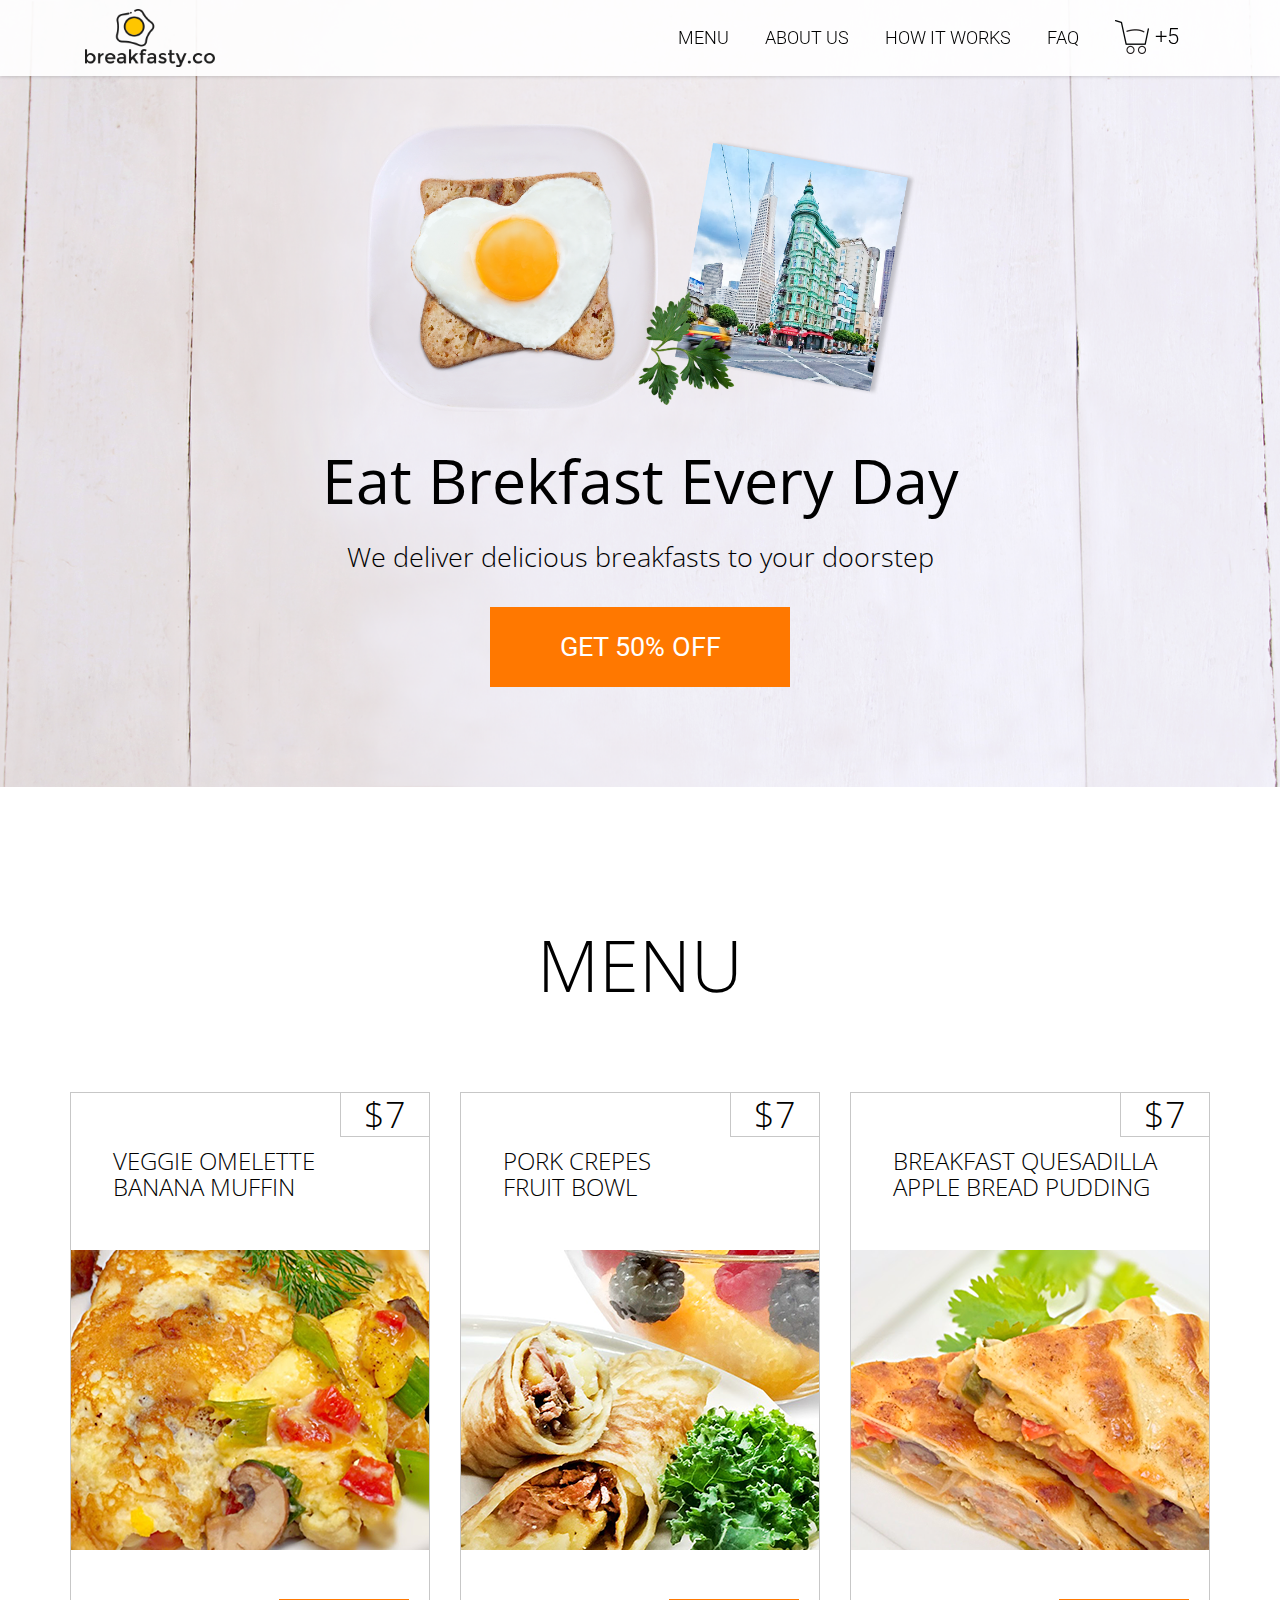
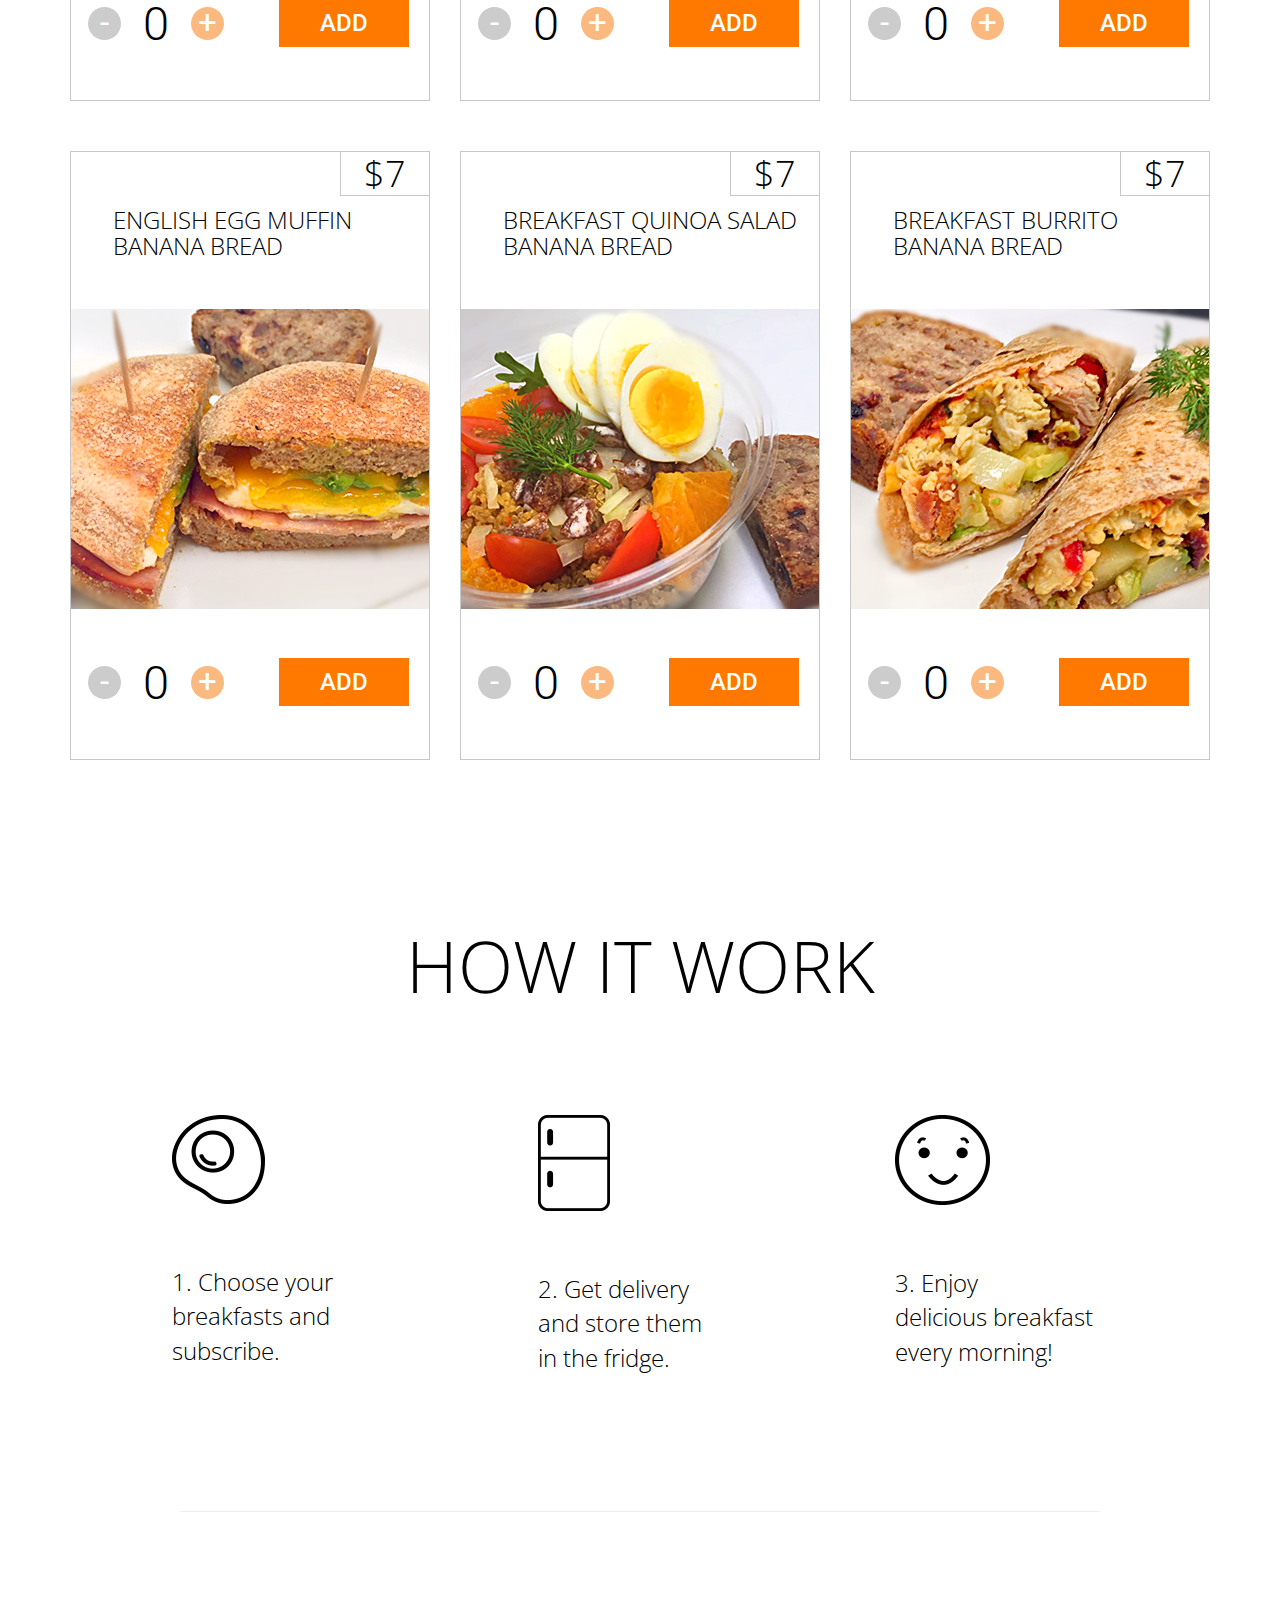
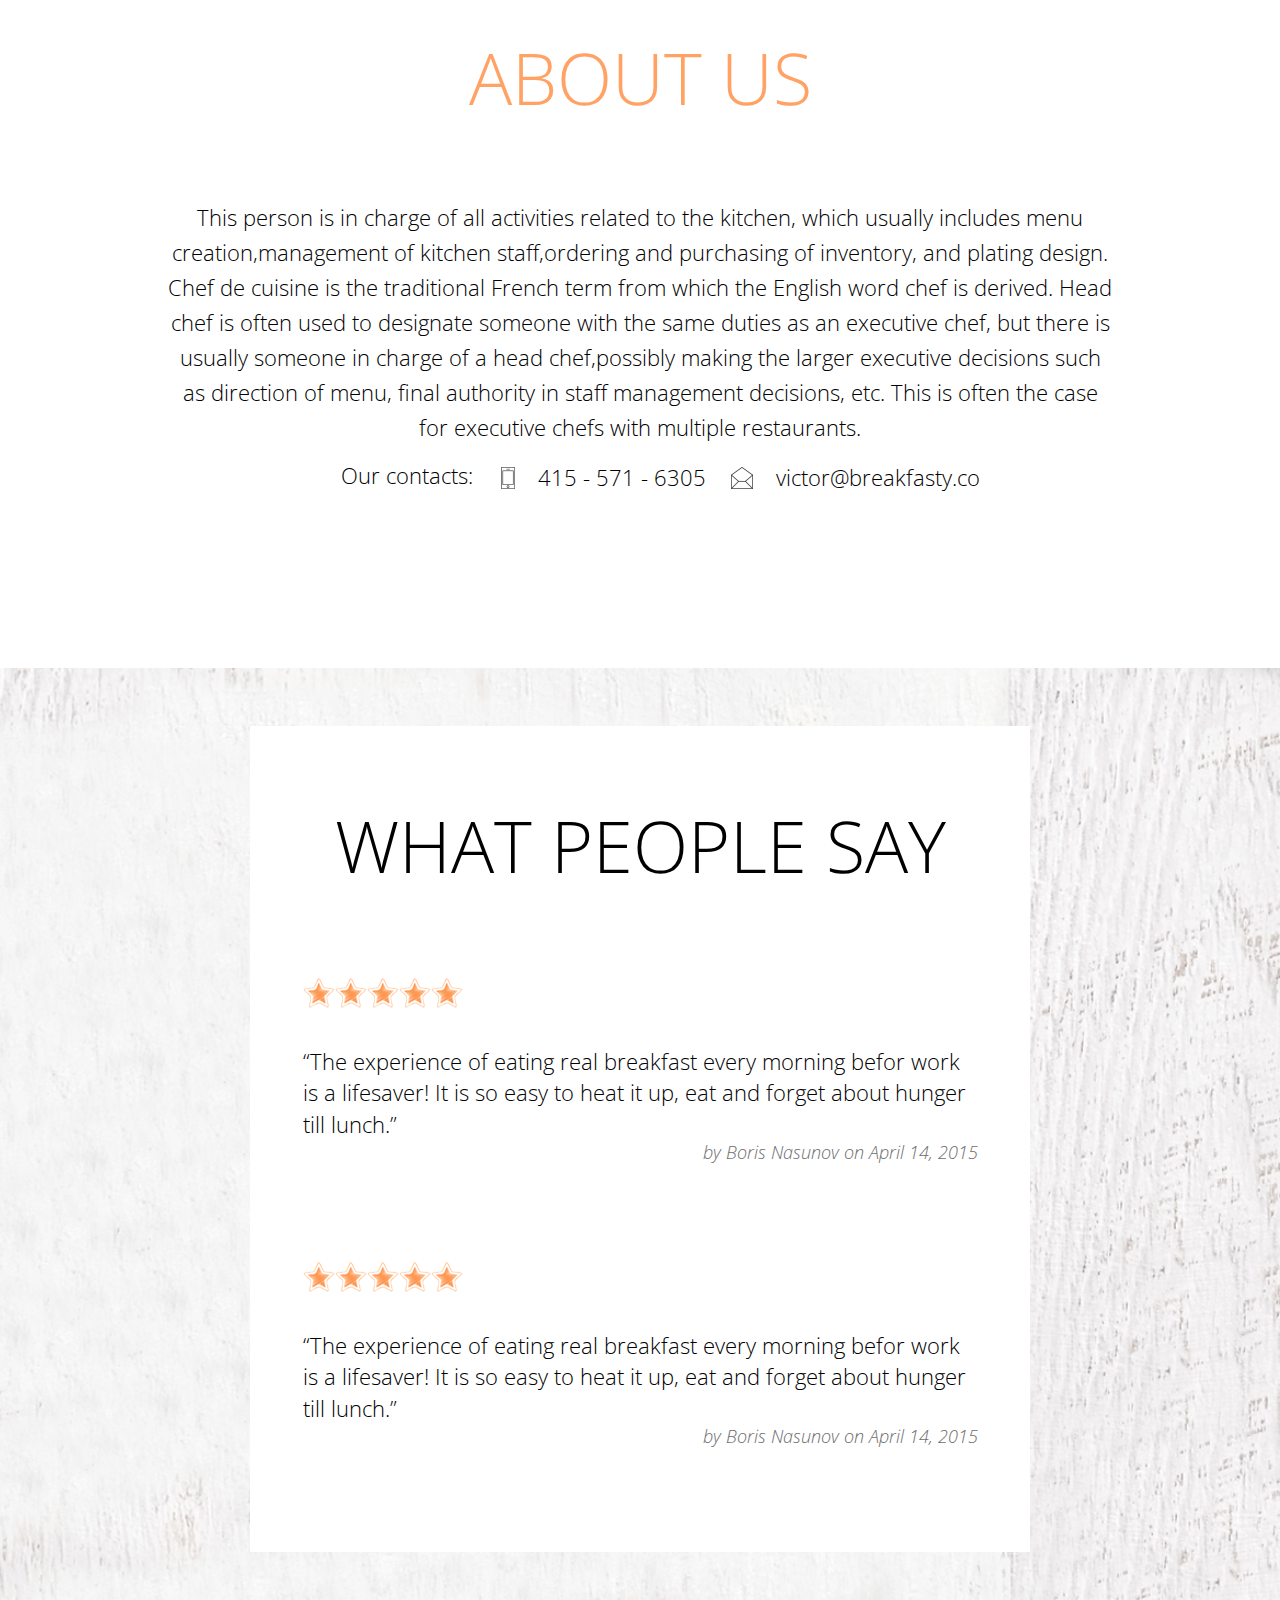
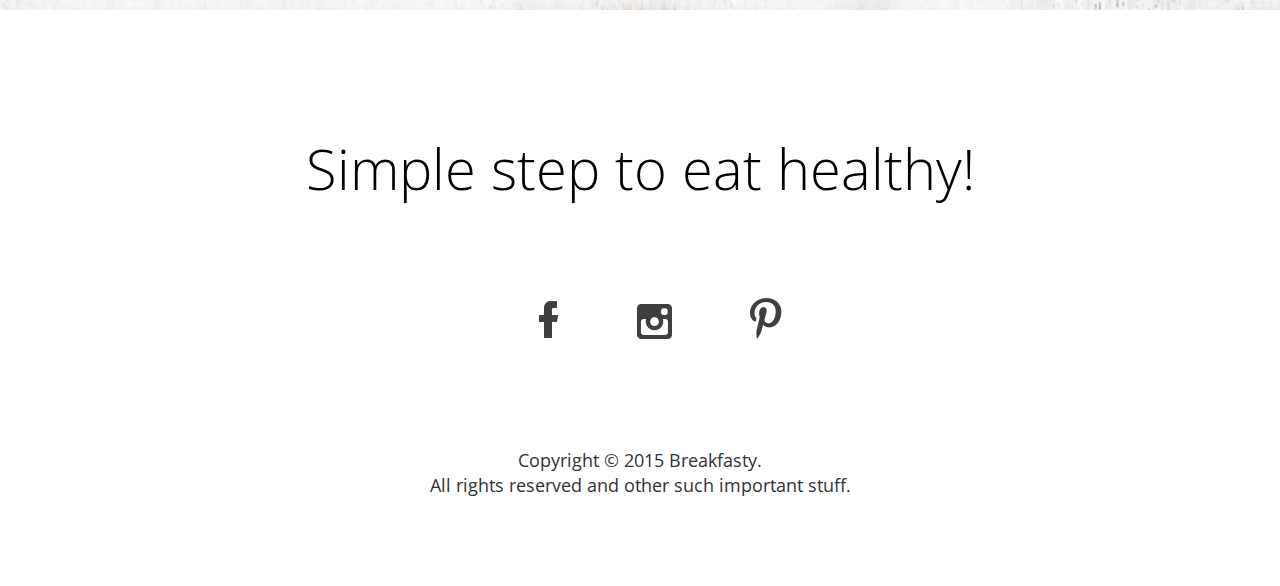
==== commit 7cd2f809: "opacity on social+button without bootstrap+id&class for link bootstrap" ====
--- a/index.html
+++ b/index.html
@@ -13,7 +13,7 @@
     <header class="navbar navbar-default nav-style scroll">
         <div class="container">
             <div class="navbar-header nav-button">
-                <button type="button" class="navbar-toggle collapsed but-style" data-toggle="collapse" data-target="#bs-example-navbar-collapse-1">
+                <button type="button" class="navbar-toggle collapsed but-style" data-toggle="collapse" data-target="#navbar">
                     <span class="sr-only">Toggle navigation</span>
                     <span class="icon-bar icon-color"></span>
                     <span class="icon-bar icon-color"></span>
@@ -24,7 +24,7 @@
                     <p>[delisious breakfast everyday]</p>
                 </a>
             </div>
-            <div class="collapse navbar-collapse list" id="bs-example-navbar-collapse-1">
+            <div class="collapse navbar-collapse list" id="navbar">
                 <ul class="nav navbar-nav ">
                     <li><a href="#menu">menu</a></li>
                     <li><a href="#about">about us</a></li>
@@ -46,8 +46,8 @@
                         <img src="client/images/advertising/plate-card.png" alt="/"/>
                         <h1>Eat Brekfast Every Day</h1>
                         <p>We deliver delicious breakfasts to your doorstep</p>
-                        <button type="button" class="btn btn-primary button button-large" data-toggle="modal" data-target=".bs-example-modal-sm">get 50% off</button>
-                        <div class="modal fade bs-example-modal-sm" tabindex="-1" role="dialog" aria-labelledby="mySmallModalLabel" aria-hidden="true">
+                        <button type="button" class="button button-large" data-toggle="modal" data-target=".contact-us">get 50% off</button>
+                        <div class="modal fade contact-us" tabindex="-1" role="dialog" aria-labelledby="mySmallModalLabel" aria-hidden="true">
                             <div class="modal-dialog modal-sm">
                                 <div class="modal-content modal-sm-content">
                                     <div class="modal-header modal-sm-header">
@@ -58,7 +58,7 @@
                                     <div class="modal-body">
                                         <form action="/" method="post">
                                             <input type="email" value="" name="Email" placeholder="Email address" required>
-                                            <button class="btn btn-default button button-middle">submit</button>
+                                            <button class="button button-middle">submit</button>
                                         </form>
                                     </div>
                                 </div>
@@ -87,10 +87,10 @@
     	    				</figcaption>
     	    			</figure>
     	    			<div class="counter">
-        					<a class="order-minus" href="javascript:void(0);">-</a>
-                            <input type="number" value="0" min="0" max="99">
-        					<a class="order-plus" href="javascript:void(0);">+</a>
-                            <button class="btn btn-default button button-small">add</button>
+        					<a class="order-col order-minus" href="javascript:void(0);">-</a>
+                            <input type="number" value="0" min="0" max="99">
+        					<a class="order-col order-plus" href="javascript:void(0);">+</a>
+                            <a href="javascript:void(0);" class="button button-small">add</a>
         				</div>
         			</div>
         		</div>
@@ -108,10 +108,10 @@
     	    				</figcaption>
     	    			</figure>
     	    			<div class="counter">
-        					<a class="order-minus" href="javascript:void(0);">-</a>
-                            <input type="number" value="0" min="0" max="99">
-        					<a class="order-plus" href="javascript:void(0);">+</a>
-                            <button class="btn btn-default button button-small">add</button>
+        					<a class="order-col order-minus" href="javascript:void(0);">-</a>
+                            <input type="number" value="0" min="0" max="99">
+        					<a class="order-col order-plus" href="javascript:void(0);">+</a>
+                            <a href="javascript:void(0);" class="button button-small">add</a>
                         </div>
         			</div>
         		</div>
@@ -129,10 +129,10 @@
     	    				</figcaption>
     	    			</figure>
     	    			<div class="counter">
-        					<a class="order-minus" href="javascript:void(0);">-</a>
-                            <input type="number" value="0" min="0" max="99">
-        					<a class="order-plus" href="javascript:void(0);">+</a>
-                            <button class="btn btn-default button button-small">add</button>
+        					<a class="order-col order-minus" href="javascript:void(0);">-</a>
+                            <input type="number" value="0" min="0" max="99">
+        					<a class="order-col order-plus" href="javascript:void(0);">+</a>
+                            <a href="javascript:void(0);" class="button button-small">add</a>
                         </div>
         			</div>
         		</div>
@@ -150,10 +150,10 @@
     	    				</figcaption>
     	    			</figure>
     	    			<div class="counter">
-        					<a class="order-minus" href="javascript:void(0);">-</a>
-                            <input type="number" value="0" min="0" max="99">
-        					<a class="order-plus" href="javascript:void(0);">+</a>
-                            <button class="btn btn-default button button-small">add</button>
+        					<a class="order-col order-minus" href="javascript:void(0);">-</a>
+                            <input type="number" value="0" min="0" max="99">
+        					<a class="order-col order-plus" href="javascript:void(0);">+</a>
+                            <a href="javascript:void(0);" class="button button-small">add</a>
                         </div>
         			</div>
         		</div>
@@ -171,10 +171,10 @@
     	    				</figcaption>
     	    			</figure>
     	    			<div class="counter">
-        					<a class="order-minus" href="javascript:void(0);">-</a>
-                            <input type="number" value="0" min="0" max="99">
-        					<a class="order-plus" href="javascript:void(0);">+</a>
-                            <button class="btn btn-default button button-small">add</button>
+        					<a class="order-col order-minus" href="javascript:void(0);">-</a>
+                            <input type="number" value="0" min="0" max="99">
+        					<a class="order-col order-plus" href="javascript:void(0);">+</a>
+                            <a href="javascript:void(0);" class="button button-small">add</a>
                         </div>
         			</div>
         		</div>
@@ -192,10 +192,10 @@
     	    				</figcaption>
     	    			</figure>
     	    			<div class="counter">
-        					<a class="order-minus" href="javascript:void(0);">-</a>
-                            <input type="number" value="0" min="0" max="99">
-        					<a class="order-plus" href="javascript:void(0);">+</a>
-                            <button class="btn btn-default button button-small">add</button>
+        					<a class="order-col order-minus" href="javascript:void(0);">-</a>
+                            <input type="number" value="0" min="0" max="99">
+        					<a class="order-col order-plus" href="javascript:void(0);">+</a>
+                            <a href="javascript:void(0);" class="button button-small">add</a>
                         </div>
         			</div>
         		</div>
@@ -238,6 +238,8 @@
                         <h2>about us</h2>
                         <p>This person is in charge of all activities related to the kitchen, which usually includes menu creation,management of kitchen staff,ordering and purchasing of inventory, and plating design. Chef de cuisine is the traditional French term from which the English word chef is derived. Head chef is often used to designate someone with the same duties as an executive chef, but there is usually someone in charge of a head chef,possibly making the larger executive decisions such as direction of menu, final authority in staff management decisions, etc. This is often the case for executive chefs with multiple restaurants.</p>
                     </div>
+                </div>
+                <div class="row">
                     <div class="col-lg-12 col-lg-offset-0 col-md-12 col-md-offset-0 col-sm-6 col-sm-offset-3 col-xs-12">
                         <ul class="contacts">
                             <li>Our contacts:</li>
--- a/client/styles/css/index.css
+++ b/client/styles/css/index.css
@@ -1,71 +1,6 @@
+/*! normalize.css v3.0.2 | MIT License | git.io/normalize */
 @import url(http://fonts.googleapis.com/css?family=Roboto:300,400,500,700,100);
 @import url(http://fonts.googleapis.com/css?family=Open+Sans:400,300,700);
-/* line 5, ../../../../../../../var/lib/gems/2.1.0/gems/compass-core-1.0.3/stylesheets/compass/reset/_utilities.scss */
-html, body, div, span, applet, object, iframe,
-h1, h2, h3, h4, h5, h6, p, blockquote, pre,
-a, abbr, acronym, address, big, cite, code,
-del, dfn, em, img, ins, kbd, q, s, samp,
-small, strike, strong, sub, sup, tt, var,
-b, u, i, center,
-dl, dt, dd, ol, ul, li,
-fieldset, form, label, legend,
-table, caption, tbody, tfoot, thead, tr, th, td,
-article, aside, canvas, details, embed,
-figure, figcaption, footer, header, hgroup,
-menu, nav, output, ruby, section, summary,
-time, mark, audio, video {
-  margin: 0;
-  padding: 0;
-  border: 0;
-  font: inherit;
-  font-size: 100%;
-  vertical-align: baseline;
-}
-
-/* line 22, ../../../../../../../var/lib/gems/2.1.0/gems/compass-core-1.0.3/stylesheets/compass/reset/_utilities.scss */
-html {
-  line-height: 1;
-}
-
-/* line 24, ../../../../../../../var/lib/gems/2.1.0/gems/compass-core-1.0.3/stylesheets/compass/reset/_utilities.scss */
-ol, ul {
-  list-style: none;
-}
-
-/* line 26, ../../../../../../../var/lib/gems/2.1.0/gems/compass-core-1.0.3/stylesheets/compass/reset/_utilities.scss */
-table {
-  border-collapse: collapse;
-  border-spacing: 0;
-}
-
-/* line 28, ../../../../../../../var/lib/gems/2.1.0/gems/compass-core-1.0.3/stylesheets/compass/reset/_utilities.scss */
-caption, th, td {
-  text-align: left;
-  font-weight: normal;
-  vertical-align: middle;
-}
-
-/* line 30, ../../../../../../../var/lib/gems/2.1.0/gems/compass-core-1.0.3/stylesheets/compass/reset/_utilities.scss */
-q, blockquote {
-  quotes: none;
-}
-/* line 103, ../../../../../../../var/lib/gems/2.1.0/gems/compass-core-1.0.3/stylesheets/compass/reset/_utilities.scss */
-q:before, q:after, blockquote:before, blockquote:after {
-  content: "";
-  content: none;
-}
-
-/* line 32, ../../../../../../../var/lib/gems/2.1.0/gems/compass-core-1.0.3/stylesheets/compass/reset/_utilities.scss */
-a img {
-  border: none;
-}
-
-/* line 116, ../../../../../../../var/lib/gems/2.1.0/gems/compass-core-1.0.3/stylesheets/compass/reset/_utilities.scss */
-article, aside, details, figcaption, figure, footer, header, hgroup, main, menu, nav, section, summary {
-  display: block;
-}
-
-/*! normalize.css v3.0.2 | MIT License | git.io/normalize */
 /* line 9, ../../../../../../../var/lib/gems/2.1.0/gems/bootstrap-sass-3.3.4.1/assets/stylesheets/bootstrap/_normalize.scss */
 html {
   font-family: sans-serif;
@@ -4691,13 +4626,13 @@
   color: transparent;
 }
 
-/* line 2, ../scss/components/_button.scss */
-button.button {
+/* line 1, ../scss/components/_button.scss */
+button.button, a.button {
   padding: 0;
   background-color: #ff7800;
   border: none;
-  outline: none;
   font-family: 'Roboto', sans-serif;
+  text-align: center;
   text-transform: uppercase;
   color: #ffffff;
   -moz-border-radius: 0px;
@@ -4709,40 +4644,36 @@
   transition-duration: 400ms;
 }
 /* line 13, ../scss/components/_button.scss */
-button.button:hover {
+button.button:hover, a.button:hover {
   background-color: #ffac63;
 }
 /* line 16, ../scss/components/_button.scss */
-button.button:active {
+button.button:active, a.button:active {
   background-color: #db7215;
 }
 /* line 19, ../scss/components/_button.scss */
-button.button:visited {
-  background-color: #ff7800;
-}
-/* line 22, ../scss/components/_button.scss */
-button.button:focus {
-  background-color: #ff7800;
+button.button:focus, a.button:focus {
   border: none;
   outline: none;
 }
-/* line 27, ../scss/components/_button.scss */
-button.button.button-large {
+/* line 23, ../scss/components/_button.scss */
+button.button.button-large, a.button.button-large {
   width: 300px;
   font-size: 27px;
   font-weight: 400;
   line-height: 80px;
 }
-/* line 33, ../scss/components/_button.scss */
-button.button.button-middle {
+/* line 29, ../scss/components/_button.scss */
+button.button.button-middle, a.button.button-middle {
   width: 180px;
   height: 40px;
   font-size: 18px;
   font-weight: 400;
 }
-/* line 39, ../scss/components/_button.scss */
-button.button.button-small {
+/* line 35, ../scss/components/_button.scss */
+button.button.button-small, a.button.button-small {
   width: 130px;
+  height: 48px;
   font-size: 24px;
   font-weight: 500;
   line-height: 48px;
@@ -4816,27 +4747,41 @@
 /* line 41, ../scss/widgets/_footer.scss */
 footer ul li a {
   display: inline-block;
+  -webkit-transition-property: all;
+  transition-property: all;
+  -webkit-transition-duration: 400ms;
+  transition-duration: 400ms;
 }
 /* line 45, ../scss/widgets/_footer.scss */
+footer ul li a:hover {
+  opacity: 0.7;
+  filter: alpha(opacity=70);
+}
+/* line 48, ../scss/widgets/_footer.scss */
+footer ul li a:active {
+  opacity: 0.9;
+  filter: alpha(opacity=90);
+}
+/* line 53, ../scss/widgets/_footer.scss */
 footer ul li:first-child a {
   width: 20px;
   height: 38px;
 }
-/* line 52, ../scss/widgets/_footer.scss */
+/* line 60, ../scss/widgets/_footer.scss */
 footer ul li:nth-child(2) a {
   width: 35px;
   height: 35px;
 }
-/* line 58, ../scss/widgets/_footer.scss */
+/* line 66, ../scss/widgets/_footer.scss */
 footer ul li:last-child {
   margin-right: 0;
 }
-/* line 60, ../scss/widgets/_footer.scss */
+/* line 68, ../scss/widgets/_footer.scss */
 footer ul li:last-child a {
   width: 32px;
   height: 41px;
 }
-/* line 68, ../scss/widgets/_footer.scss */
+/* line 76, ../scss/widgets/_footer.scss */
 footer p {
   margin: 0;
   font-size: 18px;
@@ -4845,7 +4790,7 @@
   color: #333333;
 }
 @media (max-width: 767px) {
-  /* line 68, ../scss/widgets/_footer.scss */
+  /* line 76, ../scss/widgets/_footer.scss */
   footer p {
     font-size: 14px;
   }
@@ -5573,20 +5518,28 @@
   border: none;
 }
 /* line 190, ../scss/layouts/homepage/_advertising.scss */
+body.homepage .advertising .modal-sm-content .modal-sm-header button:focus {
+  outline: none;
+}
+/* line 193, ../scss/layouts/homepage/_advertising.scss */
+body.homepage .advertising .modal-sm-content .modal-sm-header button:active {
+  outline: none;
+}
+/* line 196, ../scss/layouts/homepage/_advertising.scss */
 body.homepage .advertising .modal-sm-content .modal-sm-header button span {
   font-size: 20px;
 }
-/* line 196, ../scss/layouts/homepage/_advertising.scss */
+/* line 202, ../scss/layouts/homepage/_advertising.scss */
 body.homepage .advertising form {
   padding-top: 20px;
   padding-bottom: 20px;
   font-family: 'Open Sans', sans-serif;
 }
-/* line 200, ../scss/layouts/homepage/_advertising.scss */
+/* line 206, ../scss/layouts/homepage/_advertising.scss */
 body.homepage .advertising form input {
   margin: auto;
 }
-/* line 203, ../scss/layouts/homepage/_advertising.scss */
+/* line 209, ../scss/layouts/homepage/_advertising.scss */
 body.homepage .advertising form .button-middle {
   margin-top: 20px;
 }
@@ -6172,7 +6125,7 @@
   }
 }
 /* line 134, ../scss/layouts/homepage/_menu.scss */
-body.homepage .menu .dish .counter a {
+body.homepage .menu .dish .counter .order-col {
   display: inline-block;
   width: 33px;
   height: 33px;
@@ -6243,28 +6196,28 @@
     margin-right: 5px;
   }
 }
-/* line 182, ../scss/layouts/homepage/_menu.scss */
-body.homepage .menu .dish .counter .button-small {
+/* line 183, ../scss/layouts/homepage/_menu.scss */
+body.homepage .menu .dish .counter a.button-small {
   float: right;
   margin-top: 9px;
   margin-right: 20px;
 }
 @media (min-width: 992px) and (max-width: 1199px) {
-  /* line 182, ../scss/layouts/homepage/_menu.scss */
-  body.homepage .menu .dish .counter .button-small {
+  /* line 183, ../scss/layouts/homepage/_menu.scss */
+  body.homepage .menu .dish .counter a.button-small {
     width: 110px;
     margin-right: 17px;
   }
 }
 @media (min-width: 768px) and (max-width: 979px) {
-  /* line 182, ../scss/layouts/homepage/_menu.scss */
-  body.homepage .menu .dish .counter .button-small {
+  /* line 183, ../scss/layouts/homepage/_menu.scss */
+  body.homepage .menu .dish .counter a.button-small {
     width: 110px;
   }
 }
 @media (max-width: 767px) {
-  /* line 182, ../scss/layouts/homepage/_menu.scss */
-  body.homepage .menu .dish .counter .button-small {
+  /* line 183, ../scss/layouts/homepage/_menu.scss */
+  body.homepage .menu .dish .counter a.button-small {
     width: 90px;
   }
 }
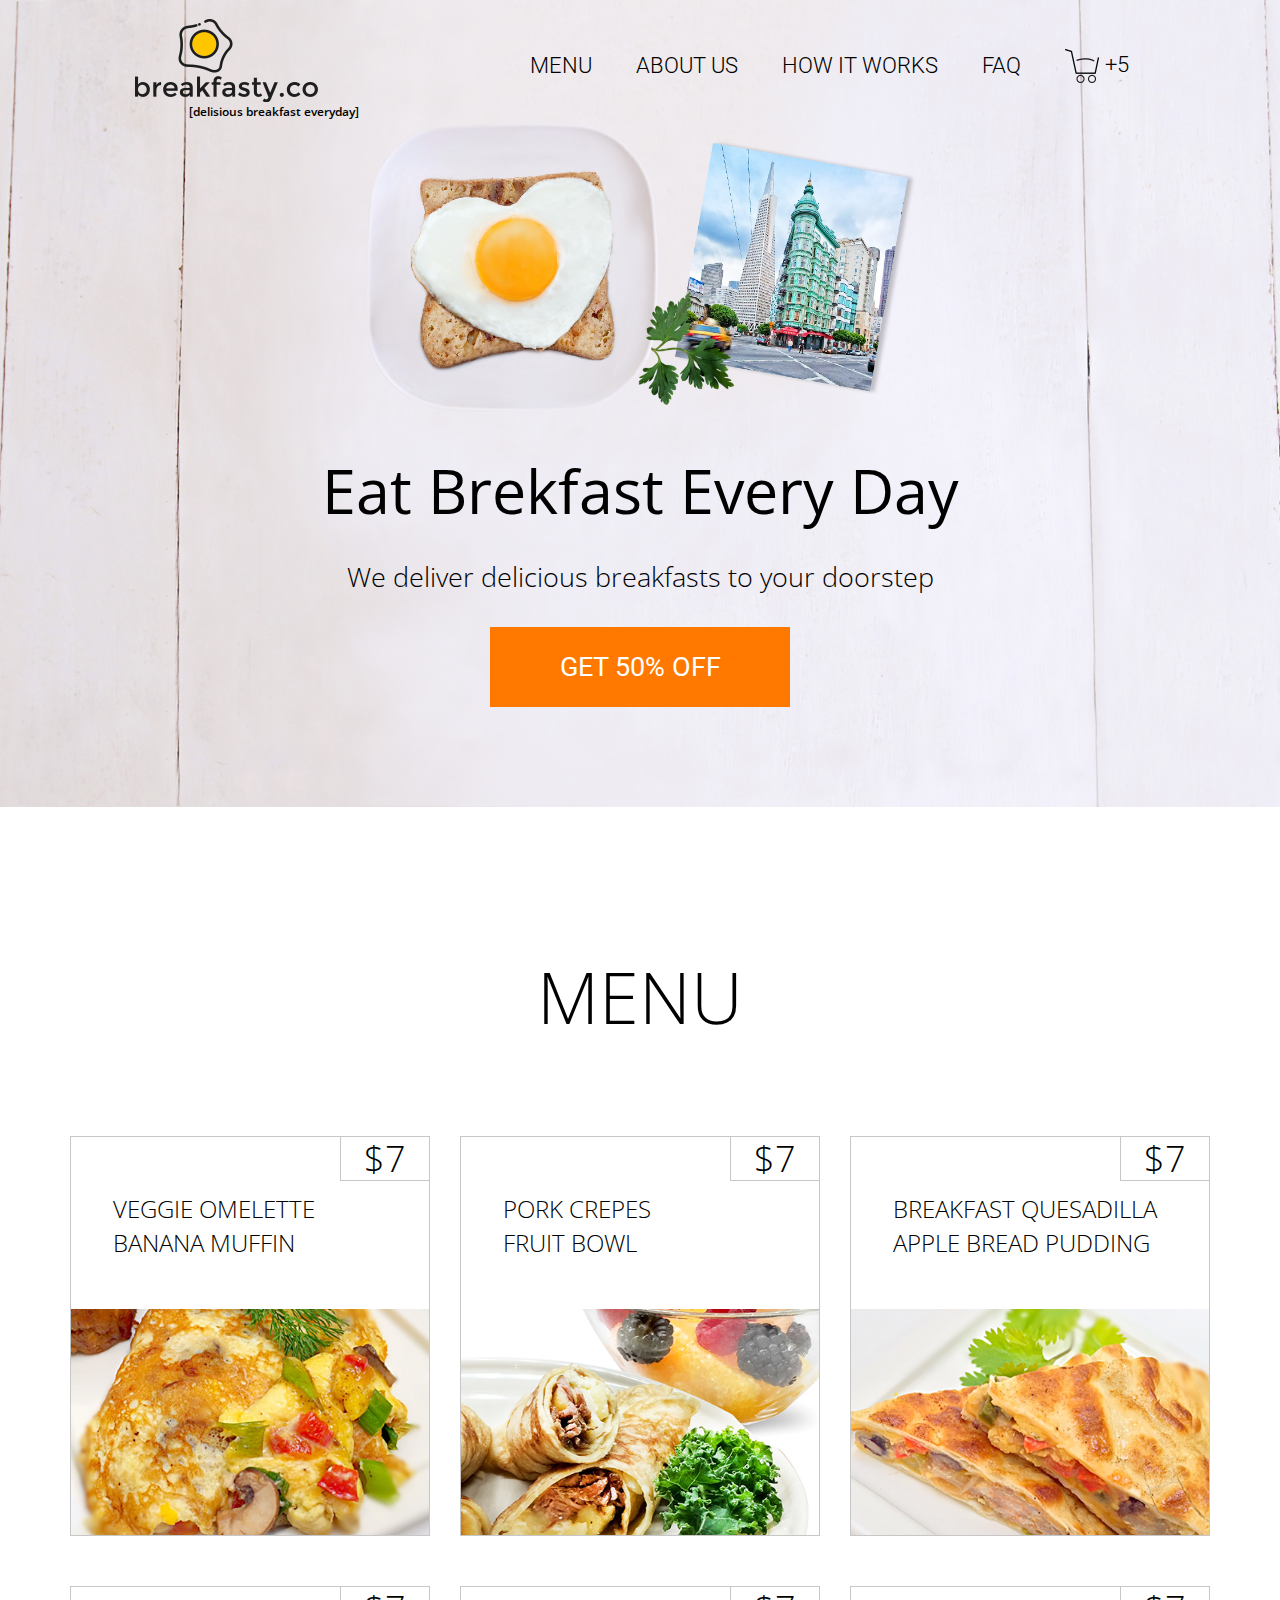
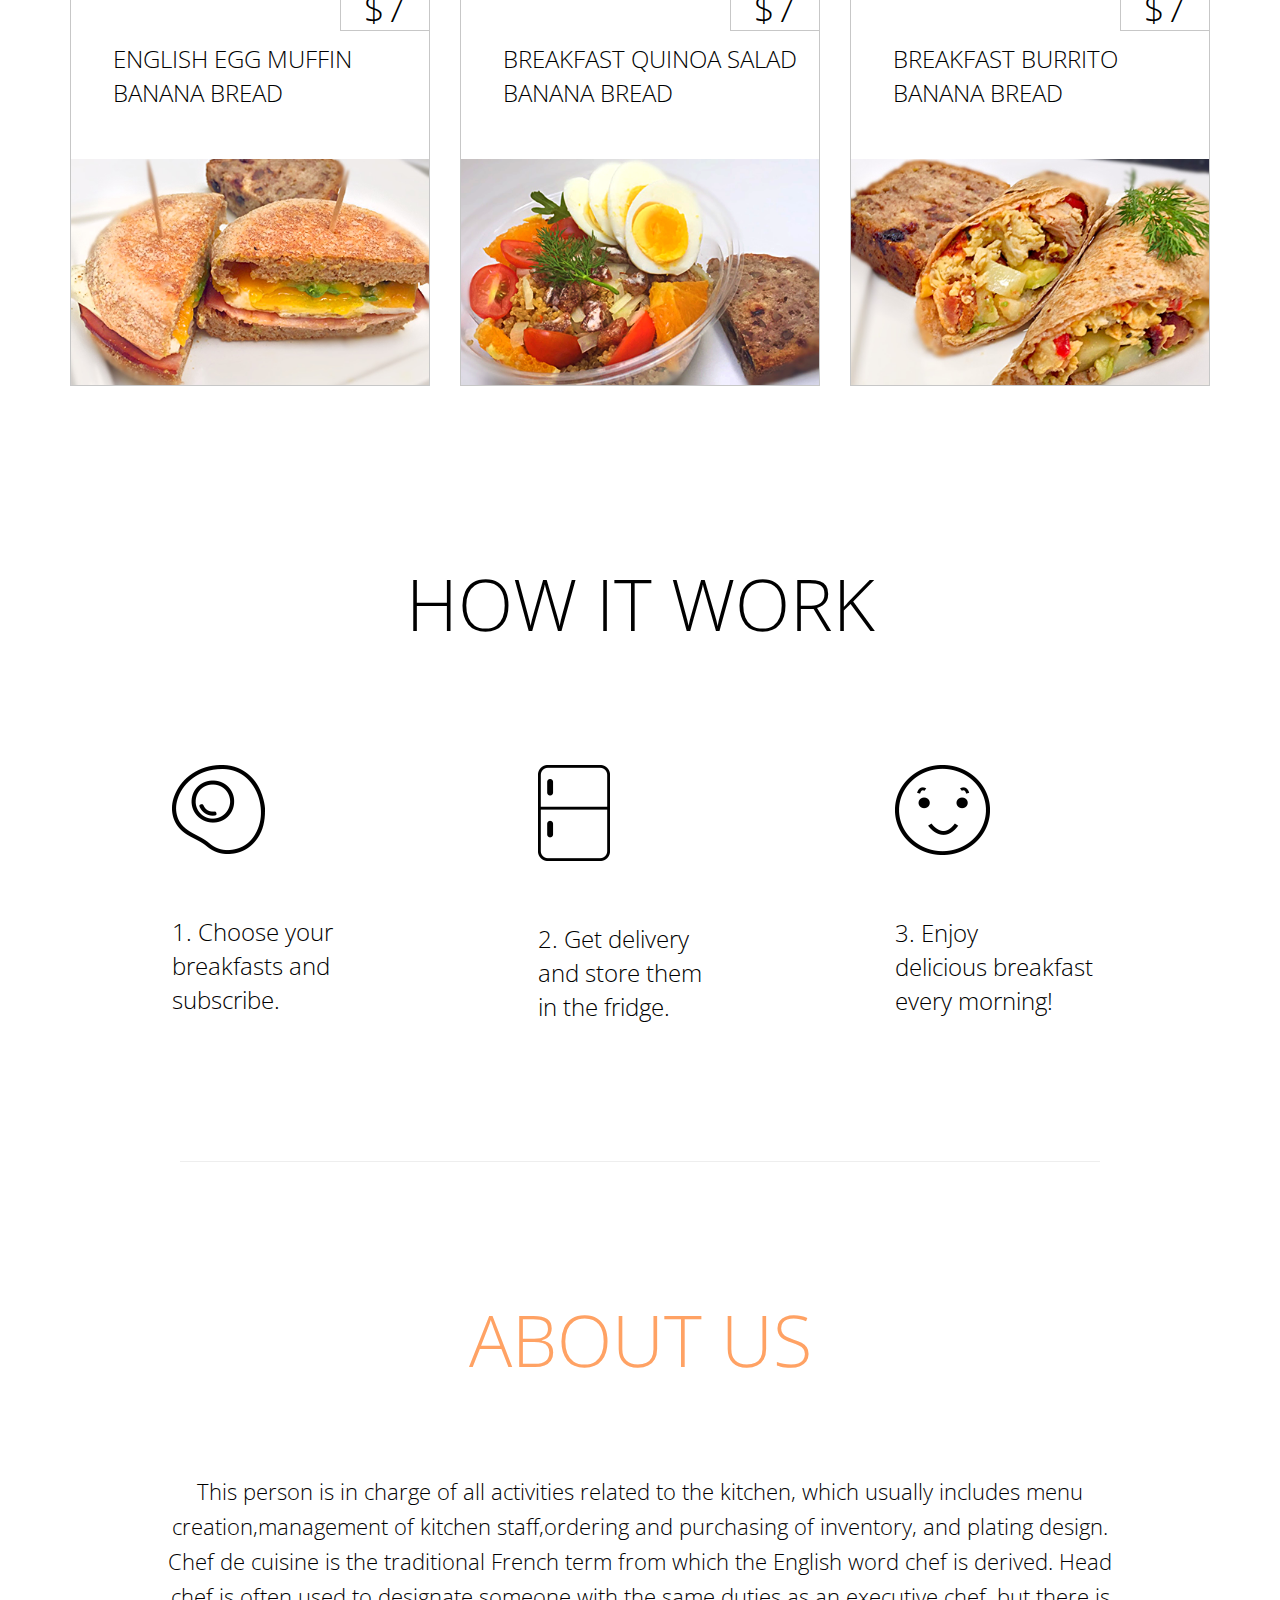
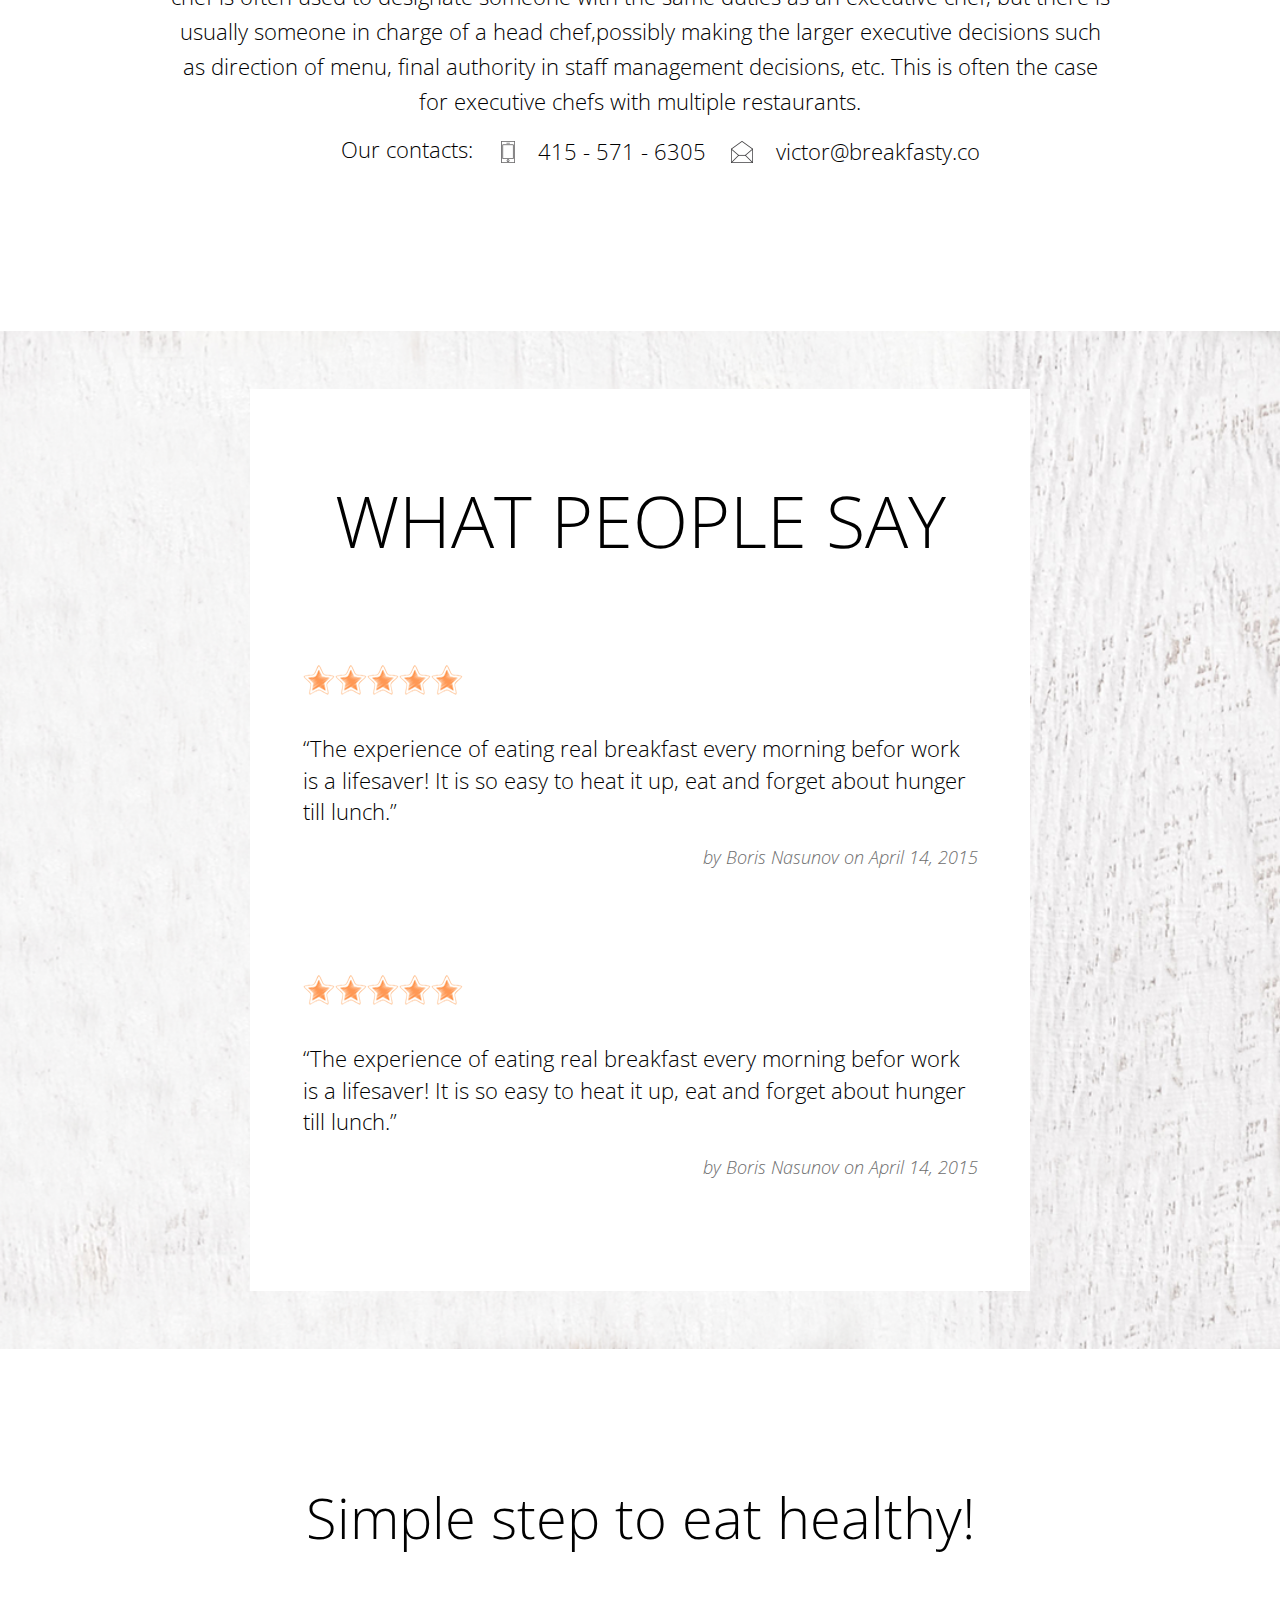
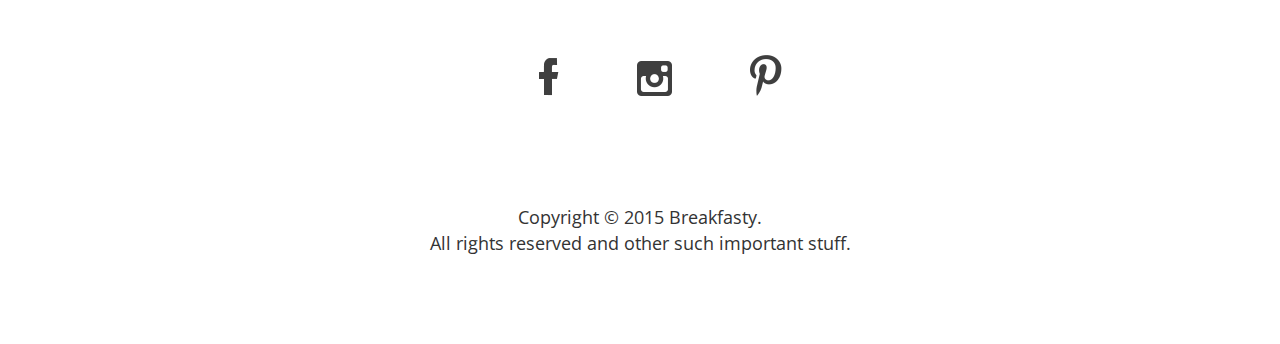
==== commit 2f1d7e3f: "refactoring, popup menu items" ====
--- a/index.html
+++ b/index.html
@@ -8,283 +8,520 @@
     <link rel="stylesheet" href="client/styles/css/index.css">
     <script src="client/js/jquery-2.1.3.min.js"></script>
     <script src="client/js/bootstrap.min.js"></script>
+    <script src="client/js/index.js"></script>
 </head>
 <body class="homepage">
-    <header class="navbar navbar-default nav-style scroll">
+<header class="navbar navbar-default nav-style">
+    <div class="container">
+        <div class="navbar-header nav-button">
+            <button type="button" class="navbar-toggle collapsed but-style" data-toggle="collapse"
+                    data-target="#navbar">
+                <span class="sr-only">Toggle navigation</span>
+                <span class="icon-bar icon-color"></span>
+                <span class="icon-bar icon-color"></span>
+                <span class="icon-bar icon-color"></span>
+            </button>
+            <a class="navbar-brand logo-header" href="/">
+                <img src="client/images/header/logo.png" alt="logo">
+
+                <p>[delisious breakfast everyday]</p>
+            </a>
+        </div>
+        <div class="collapse navbar-collapse list" id="navbar">
+            <ul class="nav navbar-nav ">
+                <li><a class="scroll-to-anchor" href="#menu">menu</a></li>
+                <li><a class="scroll-to-anchor" href="#about">about us</a></li>
+                <li><a class="scroll-to-anchor" href="#work">how it works</a></li>
+                <li><a href="faq.html">faq</a></li>
+            </ul>
+        </div>
+        <div class="cart navbar-header">
+            <a href="javascript:void(0);"></a>
+            <sup>+5</sup>
+        </div>
+    </div>
+</header>
+<main>
+    <section class="advertising">
         <div class="container">
-            <div class="navbar-header nav-button">
-                <button type="button" class="navbar-toggle collapsed but-style" data-toggle="collapse" data-target="#navbar">
-                    <span class="sr-only">Toggle navigation</span>
-                    <span class="icon-bar icon-color"></span>
-                    <span class="icon-bar icon-color"></span>
-                    <span class="icon-bar icon-color"></span>
-                </button>
-                <a class="navbar-brand logo-header" href="/">
-                    <img src="client/images/header/logo.png" alt="logo">
-                    <p>[delisious breakfast everyday]</p>
-                </a>
-            </div>
-            <div class="collapse navbar-collapse list" id="navbar">
-                <ul class="nav navbar-nav ">
-                    <li><a href="#menu">menu</a></li>
-                    <li><a href="#about">about us</a></li>
-                    <li><a href="#work">how it works</a></li>
-                    <li><a href="faq.html#faq">faq</a></li>
-                </ul>
-            </div>
-            <div class="cart navbar-header">
-                <a href="javascript:void(0);"></a>
-                <sup>+5</sup>
-            </div>
-        </div>
-    </header>
-    <main>
-        <section class="advertising">
-            <div class="container">
-                <div class="row">
-                    <div class="col-lg-12 col-md-12 col-sm-12 col-xs-12">
-                        <img src="client/images/advertising/plate-card.png" alt="/"/>
-                        <h1>Eat Brekfast Every Day</h1>
-                        <p>We deliver delicious breakfasts to your doorstep</p>
-                        <button type="button" class="button button-large" data-toggle="modal" data-target=".contact-us">get 50% off</button>
-                        <div class="modal fade contact-us" tabindex="-1" role="dialog" aria-labelledby="mySmallModalLabel" aria-hidden="true">
-                            <div class="modal-dialog modal-sm">
-                                <div class="modal-content modal-sm-content">
-                                    <div class="modal-header modal-sm-header">
-                                        <button type="button" class="close" data-dismiss="modal" aria-label="Close">
-                                            <span aria-hidden="true">&times;</span>
-                                        </button>
-                                    </div>
-                                    <div class="modal-body">
-                                        <form action="/" method="post">
-                                            <input type="email" value="" name="Email" placeholder="Email address" required>
-                                            <button class="button button-middle">submit</button>
-                                        </form>
-                                    </div>
-                                </div>
-                            </div>
-                        </div>
-                    </div>
-                </div>
-            </div>
-        </section>
-        <section id="menu" class="container menu">
-        	<div class="row">
-        		<div class="col-lg 12 col-md-12 col-sm-12 col-xs-12">
-        			<h2>menu</h2>
-        		</div>
-        		<div class="col-lg-4 col-md-4 col-sm-6 col-xs-12">
-        			<div class="dish">
-        				<span class="price">$7</span>
-    	    			<h3 class="name-dish">veggie omelette<br/>banana muffin</h3>
-    	    			<figure>
-    	    				<div class="image" style="background-image: url(client/images/menu/omelette.png);"></div>
-    	    				<figcaption>
-    	    					<h3 class="name-for-ingridients">omelette:</h3>
-    	    					<p class="ingridients">Eggs, Red Pepper, Green Onions, Mushrooms,Avocado</p>
-    	    					<h3 class="name-for-ingridients">banana muffin:</h3>
-    	    					<p class="ingridients">Banana, Egg, Sugar, Butter, Canola Oil, Flour,Soda, Walnuts, Cranberries, Salt</p>
-    	    				</figcaption>
-    	    			</figure>
-    	    			<div class="counter">
-        					<a class="order-col order-minus" href="javascript:void(0);">-</a>
-                            <input type="number" value="0" min="0" max="99">
-        					<a class="order-col order-plus" href="javascript:void(0);">+</a>
-                            <a href="javascript:void(0);" class="button button-small">add</a>
-        				</div>
-        			</div>
-        		</div>
-        		<div class="col-lg-4 col-md-4 col-sm-6 col-xs-12">
-        			<div class="dish">
-        				<span class="price">$7</span>
-    	    			<h3 class="name-dish">pork crepes<br/>fruit bowl</h3>
-    	    			<figure>
-    	    				<div class="image" style="background-image: url(client/images/menu/bowl.png);"></div>
-    	    				<figcaption>
-    	    					<h3 class="name-for-ingridients">crepes:</h3>
-    	    					<p class="ingridients">Flour, Eggs, Milk, Butter, Puller Pork, Potatoes, Onion Jam, Mascarpone Cheese</p>
-    	    					<h3 class="name-for-ingridients">fruit bowl:</h3>
-    	    					<p class="ingridients">Orange, Grapefruit, Apple, Strawberries</p>
-    	    				</figcaption>
-    	    			</figure>
-    	    			<div class="counter">
-        					<a class="order-col order-minus" href="javascript:void(0);">-</a>
-                            <input type="number" value="0" min="0" max="99">
-        					<a class="order-col order-plus" href="javascript:void(0);">+</a>
-                            <a href="javascript:void(0);" class="button button-small">add</a>
-                        </div>
-        			</div>
-        		</div>
-        		<div class="col-lg-4 col-md-4 col-sm-6 col-xs-12">
-        			<div class="dish">
-        				<span class="price">$7</span>
-    	    			<h3 class="name-dish">breakfast quesadilla<br/>apple bread pudding</h3>
-    	    			<figure>
-    	    				<div class="image" style="background-image: url(client/images/menu/pudding.png);"></div>
-    	    				<figcaption>
-    	    					<h3 class="name-for-ingridients">quesadilla:</h3>
-    	    					<p class="ingridients">Tortialla, Eggs, Italian Mild Pork Sausage, Red Pepper, Green Onions, Salt and Pepper</p>
-    	    					<h3 class="name-for-ingridients">oatmel cookie:</h3>
-    	    					<p class="ingridients">Flour, Walnut, Salt, Eggs, Oats</p>
-    	    				</figcaption>
-    	    			</figure>
-    	    			<div class="counter">
-        					<a class="order-col order-minus" href="javascript:void(0);">-</a>
-                            <input type="number" value="0" min="0" max="99">
-        					<a class="order-col order-plus" href="javascript:void(0);">+</a>
-                            <a href="javascript:void(0);" class="button button-small">add</a>
-                        </div>
-        			</div>
-        		</div>
-        		<div class="col-lg-4 col-md-4 col-sm-6 col-xs-12">
-        			<div class="dish">
-        				<span class="price">$7</span>
-    	    			<h3 class="name-dish">english egg muffin<br/>banana bread</h3>
-    	    			<figure>
-    	    				<div class="image" style="background-image: url(client/images/menu/egg-muffin.png);"></div>
-    	    				<figcaption>
-    	    					<h3 class="name-for-ingridients">sandwich:</h3>
-    	    					<p class="ingridients">Multi-grain English Muffins, Ham, Egg, Avocado, Cheddar Cheese, Salt and Pepper</p>
-    	    					<h3 class="name-for-ingridients">banana bread</h3>
-    	    					<p class="ingridients">Banana, Egg, Sugar, Butter, Canola Oil, Flour, Soda, Walnuts, Cranberries, Salt</p>
-    	    				</figcaption>
-    	    			</figure>
-    	    			<div class="counter">
-        					<a class="order-col order-minus" href="javascript:void(0);">-</a>
-                            <input type="number" value="0" min="0" max="99">
-        					<a class="order-col order-plus" href="javascript:void(0);">+</a>
-                            <a href="javascript:void(0);" class="button button-small">add</a>
-                        </div>
-        			</div>
-        		</div>
-        		<div class="col-lg-4 col-md-4 col-sm-6 col-xs-12">
-        			<div class="dish">
-        				<span class="price">$7</span>
-    	    			<h3 class="name-dish">breakfast quinoa salad<br/>banana bread</h3>
-    	    			<figure>
-    	    				<div class="image" style="background-image: url(client/images/menu/salad.png);"></div>
-    	    				<figcaption>
-    	    					<h3 class="name-for-ingridients">omelette:</h3>
-    	    					<p class="ingridients">Eggs, Red Pepper, Green Onions, Mushrooms,Avocado</p>
-    	    					<h3 class="name-for-ingridients">banana muffin:</h3>
-    	    					<p class="ingridients">Banana, Egg, Sugar, Butter, Canola Oil, Flour,Soda, Walnuts, Cranberries, Salt</p>
-    	    				</figcaption>
-    	    			</figure>
-    	    			<div class="counter">
-        					<a class="order-col order-minus" href="javascript:void(0);">-</a>
-                            <input type="number" value="0" min="0" max="99">
-        					<a class="order-col order-plus" href="javascript:void(0);">+</a>
-                            <a href="javascript:void(0);" class="button button-small">add</a>
-                        </div>
-        			</div>
-        		</div>
-        		<div class="col-lg-4 col-md-4 col-sm-6 col-xs-12">
-        			<div class="dish">
-        				<span class="price">$7</span>
-    	    			<h3 class="name-dish">breakfast burrito<br/>banana bread</h3>
-    	    			<figure>
-    	    				<div class="image" style="background-image: url(client/images/menu/burrito.png);"></div>
-    	    				<figcaption>
-    	    					<h3 class="name-for-ingridients">burrito:</h3>
-    	    					<p class="ingridients">Tortilla, Potatoes, Pulled Pork, Bacon, Eggs, Red Pepper, Green Onions, Mild Cheddar Cheese, Avocado, Salt and Pepper</p>
-    	    					<h3 class="name-for-ingridients">banana bread</h3>
-    	    					<p class="ingridients">Banana, Egg, Sugar, Butter, Canola Oil, Flour,Soda, Walnuts, Cranberries, Salt</p>
-    	    				</figcaption>
-    	    			</figure>
-    	    			<div class="counter">
-        					<a class="order-col order-minus" href="javascript:void(0);">-</a>
-                            <input type="number" value="0" min="0" max="99">
-        					<a class="order-col order-plus" href="javascript:void(0);">+</a>
-                            <a href="javascript:void(0);" class="button button-small">add</a>
-                        </div>
-        			</div>
-        		</div>
-        	</div>
-        </section>
-        <section id="work" class="work container">
             <div class="row">
                 <div class="col-lg-12 col-md-12 col-sm-12 col-xs-12">
-                    <h2>how it work</h2>
-                </div>
-            </div>
-            <div class="description-work">
-                <figure>
-                    <span class="work-food"></span>
-                    <figcaption>
-                        <p>1. Choose your breakfasts and subscribe.</p>
-                    </figcaption>
-                </figure>
-                <figure>
-                    <span class="work-fridge"></span>
-                    <figcaption>
-                        <p>2. Get delivery and store them in the fridge.</p>
-                    </figcaption>
-                </figure>
-                <figure>
-                    <span class="work-smile"></span>
-                    <figcaption>
-                        <p>3. Enjoy<br/>delicious breakfast every morning!</p>
-                    </figcaption>
-                </figure>
-            </div>
-            <div class="col-lg-10 col-lg-offset-1 col-md-10 col-md-offset-1 col-sm-10 col-sm-offset-1 col-xs-10 col-xs-offset-1">
-                <hr/>
-            </div>
-        </section>
-        <section id="about" class="about">
-            <div class="container">
-                <div class="row">
-                    <div class="col-lg-10 col-lg-offset-1 col-md-10 col-md-offset-1 col-sm-10 col-sm-offset-1 col-xs-10 col-xs-offset-1">
-                        <h2>about us</h2>
-                        <p>This person is in charge of all activities related to the kitchen, which usually includes menu creation,management of kitchen staff,ordering and purchasing of inventory, and plating design. Chef de cuisine is the traditional French term from which the English word chef is derived. Head chef is often used to designate someone with the same duties as an executive chef, but there is usually someone in charge of a head chef,possibly making the larger executive decisions such as direction of menu, final authority in staff management decisions, etc. This is often the case for executive chefs with multiple restaurants.</p>
-                    </div>
-                </div>
-                <div class="row">
-                    <div class="col-lg-12 col-lg-offset-0 col-md-12 col-md-offset-0 col-sm-6 col-sm-offset-3 col-xs-12">
-                        <ul class="contacts">
-                            <li>Our contacts:</li>
-                            <li>
-                                <span class="phone"></span>
-                                <a href="tel:4155716305">415 - 571 - 6305</a>
-                            </li>
-                            <li>
-                                <span class="envelope"></span>
-                                <a href="mailto:victor@breakfasty.co">victor@breakfasty.co</a>
-                            </li>
-                        </ul>
-                    </div>
-                </div>
-            </div>
-        </section>
-        <section class="comments">
-            <div class="container">
-                <div class="row">
-                    <div class="col-lg-8 col-lg-offset-2 col-md-8 col-md-offset-2 col-sm-8 col-sm-offset-2 col-xs-10 col-xs-offset-1 style-bgc">
-                        <h2>what people say</h2>
-                        <span class="icon-stars"></span>
-                        <p class="comment">“The experience of eating real breakfast every morning befor work is a lifesaver! It is so easy to heat it up, eat and forget about hunger till lunch.”</p>
-                        <p class="author">by Boris Nasunov on April 14, 2015</p>
-                        <span class="icon-stars"></span>
-                        <p class="comment">“The experience of eating real breakfast every morning befor work is a lifesaver! It is so easy to heat it up, eat and forget about hunger till lunch.”</p>
-                        <p class="author">by Boris Nasunov on April 14, 2015</p>
-                    </div>
-                </div>
-            </div>
-        </section>
-    </main>
-    <footer class="container">
+                    <img src="client/images/advertising/plate-card.png" alt="/"/>
+
+                    <h1>Eat Brekfast Every Day</h1>
+
+                    <p>We deliver delicious breakfasts to your doorstep</p>
+                    <button type="button" class="button button-large" data-toggle="modal" data-target=".contact-us">get
+                        50% off
+                    </button>
+                    <div class="modal fade contact-us" tabindex="-1" role="dialog" aria-labelledby="mySmallModalLabel"
+                         aria-hidden="true">
+                        <div class="modal-dialog modal-sm">
+                            <div class="modal-content modal-sm-content">
+                                <div class="modal-header modal-sm-header clearfix">
+                                    <button type="button" class="close" data-dismiss="modal" aria-label="Close">
+                                        <span aria-hidden="true">&times;</span>
+                                    </button>
+                                </div>
+                                <div class="modal-body">
+                                    <form action="/" method="post">
+                                        <input type="email" name="email" placeholder="Email address" required>
+                                        <button class="button button-middle">submit</button>
+                                    </form>
+                                </div>
+                            </div>
+                        </div>
+                    </div>
+                </div>
+            </div>
+        </div>
+    </section>
+    <section id="menu" class="container menu">
+        <div class="row">
+            <div class="col-lg 12 col-md-12 col-sm-12 col-xs-12">
+                <h2>menu</h2>
+            </div>
+            <div class="col-lg-4 col-md-4 col-sm-6 col-xs-12">
+                <div class="dish">
+                    <span class="price">$7</span>
+
+                    <h3 class="dish-name">veggie omelette<br/>banana muffin</h3>
+                    <figure>
+                        <img class="dish-photo" src="client/images/menu/omelette.png" alt="omelette"/>
+                        <figcaption>
+                            <a href="javascript:void(0);" data-toggle="modal" data-target="#omelette">Show more</a>
+                        </figcaption>
+                    </figure>
+                </div>
+
+                <!-- Modal -->
+                <div class="modal fade product" id="omelette" tabindex="-1" role="dialog">
+                    <div class="modal-dialog">
+                        <div class="modal-content">
+                            <div class="modal-header">
+                                <button type="button" class="close" data-dismiss="modal" aria-label="Close"><span
+                                        aria-hidden="true">&times;</span></button>
+                            </div>
+                            <div class="modal-body">
+                                <img class="dish-photo" src="client/images/menu/omelette.png" alt="omelette"/>
+
+                                <div class="description">
+                                    <h3>veggie omelette banana muffin</h3>
+
+                                    <h4>omelette:</h4>
+
+                                    <p>Eggs, Red Pepper, Green Onions, Mushrooms,Avocado</p>
+
+                                    <h4>banana muffin:</h4>
+
+                                    <p>Banana, Egg, Sugar, Butter, Canola Oil, Flour,Soda, Walnuts,
+                                        Cranberries, Salt
+                                    </p>
+                                </div>
+
+                            </div>
+                            <div class="modal-footer">
+                                <form class="clearfix" action="/">
+                                    <div class="counter">
+                                        <a class="order-col order-minus" href="javascript:void(0);">-</a>
+                                        <input type="text" placeholder="0" pattern="\d*"
+                                               oninvalid="setCustomValidity('Please enter only numbers')"
+                                               onchange="try{setCustomValidity('')}catch(e){}"/>
+                                        <a class="order-col order-plus" href="javascript:void(0);">+</a>
+                                    </div>
+                                    <button class="button button-middle">Add</button>
+                                </form>
+                            </div>
+                        </div>
+                    </div>
+                </div>
+
+            </div>
+            <div class="col-lg-4 col-md-4 col-sm-6 col-xs-12">
+                <div class="dish">
+                    <span class="price">$7</span>
+
+                    <h3 class="dish-name">pork crepes<br/>fruit bowl</h3>
+                    <figure>
+                        <img class="dish-photo" src="client/images/menu/bowl.png" alt="bowl"/>
+                        <figcaption>
+                            <a href="javascript:void(0);" data-toggle="modal" data-target="#bowl">Show more</a>
+                        </figcaption>
+                    </figure>
+                </div>
+
+                <!-- Modal -->
+                <div class="modal fade product" id="bowl" tabindex="-1" role="dialog">
+                    <div class="modal-dialog">
+                        <div class="modal-content">
+                            <div class="modal-header">
+                                <button type="button" class="close" data-dismiss="modal" aria-label="Close"><span
+                                        aria-hidden="true">&times;</span></button>
+                            </div>
+                            <div class="modal-body">
+                                <img class="dish-photo" src="client/images/menu/bowl.png" alt="bowl"/>
+
+                                <div class="description">
+                                    <h3>pork crepes fruit bowl</h3>
+
+                                    <h4>crepes:</h4>
+
+                                    <p>
+                                        Flour, Eggs, Milk, Butter, Puller Pork, Potatoes, Onion Jam,
+                                        Mascarpone Cheese
+                                    </p>
+
+                                    <h4>fruit bowl:</h4>
+
+                                    <p>
+                                        Orange, Grapefruit, Apple, Strawberries
+                                    </p>
+                                </div>
+                            </div>
+                            <div class="modal-footer">
+                                <form class="clearfix" action="/">
+                                    <div class="counter">
+                                        <a class="order-col order-minus" href="javascript:void(0);">-</a>
+                                        <input type="text" placeholder="0" pattern="\d*"
+                                               oninvalid="setCustomValidity('Please enter only numbers')"
+                                               onchange="try{setCustomValidity('')}catch(e){}"/>
+                                        <a class="order-col order-plus" href="javascript:void(0);">+</a>
+                                    </div>
+                                    <button class="button button-middle">Add</button>
+                                </form>
+                            </div>
+                        </div>
+                    </div>
+                </div>
+
+
+            </div>
+            <div class="col-lg-4 col-md-4 col-sm-6 col-xs-12">
+                <div class="dish">
+                    <span class="price">$7</span>
+
+                    <h3 class="dish-name">breakfast quesadilla<br/>apple bread pudding</h3>
+                    <figure>
+                        <img class="dish-photo" src="client/images/menu/pudding.png" alt="pudding"/>
+                        <figcaption>
+                            <a href="javascript:void(0);" data-toggle="modal" data-target="#pudding">Show more</a>
+                        </figcaption>
+                    </figure>
+                </div>
+
+                <!-- Modal -->
+                <div class="modal fade product" id="pudding" tabindex="-1" role="dialog">
+                    <div class="modal-dialog">
+                        <div class="modal-content">
+                            <div class="modal-header">
+                                <button type="button" class="close" data-dismiss="modal" aria-label="Close"><span
+                                        aria-hidden="true">&times;</span></button>
+                            </div>
+                            <div class="modal-body">
+                                <img class="dish-photo" src="client/images/menu/pudding.png" alt="pudding"/>
+
+                                <div class="description">
+                                    <h3>breakfast quesadilla apple bread pudding</h3>
+                                    <h4>quesadilla:</h4>
+
+                                    <p>
+                                        Tortialla, Eggs, Italian Mild Pork Sausage, Red Pepper, Green Onions,
+                                        Salt and Pepper
+                                    </p>
+
+                                    <h4>oatmel cookie:</h4>
+
+                                    <p>
+                                        Flour, Walnut, Salt, Eggs, Oats
+                                    </p>
+                                </div>
+                            </div>
+                            <div class="modal-footer">
+                                <form class="clearfix" action="/">
+                                    <div class="counter">
+                                        <a class="order-col order-minus" href="javascript:void(0);">-</a>
+                                        <input type="text" placeholder="0" pattern="\d*"
+                                               oninvalid="setCustomValidity('Please enter only numbers')"
+                                               onchange="try{setCustomValidity('')}catch(e){}"/>
+                                        <a class="order-col order-plus" href="javascript:void(0);">+</a>
+                                    </div>
+                                    <button class="button button-middle">Add</button>
+                                </form>
+                            </div>
+                        </div>
+                    </div>
+                </div>
+            </div>
+            <div class="col-lg-4 col-md-4 col-sm-6 col-xs-12">
+                <div class="dish">
+                    <span class="price">$7</span>
+
+                    <h3 class="dish-name">english egg muffin<br/>banana bread</h3>
+                    <figure>
+                        <img class="dish-photo" src="client/images/menu/egg-muffin.png" alt="egg-muffin"/>
+                        <figcaption>
+                            <a href="javascript:void(0);" data-toggle="modal" data-target="#egg-muffin">Show more</a>
+                        </figcaption>
+                    </figure>
+                </div>
+
+                <!-- Modal -->
+                <div class="modal fade product" id="egg-muffin" tabindex="-1" role="dialog">
+                    <div class="modal-dialog">
+                        <div class="modal-content">
+                            <div class="modal-header">
+                                <button type="button" class="close" data-dismiss="modal" aria-label="Close"><span
+                                        aria-hidden="true">&times;</span></button>
+                            </div>
+                            <div class="modal-body">
+                                <img class="dish-photo" src="client/images/menu/egg-muffin.png" alt="egg-muffin"/>
+
+                                <div class="description">
+                                    <h3>english egg muffin banana bread</h3>
+
+                                    <h4>sandwich:</h4>
+
+                                    <p>
+                                        Multi-grain English Muffins, Ham, Egg, Avocado, Cheddar Cheese, Salt
+                                        and Pepper
+                                    </p>
+
+                                    <h4>banana bread</h4>
+
+                                    <p>
+                                        Banana, Egg, Sugar, Butter, Canola Oil, Flour, Soda, Walnuts,
+                                        Cranberries, Salt
+                                    </p>
+                                </div>
+                            </div>
+                            <div class="modal-footer">
+                                <form class="clearfix" action="/">
+                                    <div class="counter">
+                                        <a class="order-col order-minus" href="javascript:void(0);">-</a>
+                                        <input type="text" placeholder="0" pattern="\d*"
+                                               oninvalid="setCustomValidity('Please enter only numbers')"
+                                               onchange="try{setCustomValidity('')}catch(e){}"/>
+                                        <a class="order-col order-plus" href="javascript:void(0);">+</a>
+                                    </div>
+                                    <button class="button button-middle">Add</button>
+                                </form>
+                            </div>
+                        </div>
+                    </div>
+                </div>
+            </div>
+            <div class="col-lg-4 col-md-4 col-sm-6 col-xs-12">
+                <div class="dish">
+                    <span class="price">$7</span>
+
+                    <h3 class="dish-name">breakfast quinoa salad<br/>banana bread</h3>
+                    <figure>
+                        <img class="dish-photo" src="client/images/menu/salad.png" alt="salad"/>
+                        <figcaption>
+                            <a href="javascript:void(0);" data-toggle="modal" data-target="#salad">Show more</a>
+                        </figcaption>
+                    </figure>
+                </div>
+
+                <!-- Modal -->
+                <div class="modal fade product" id="salad" tabindex="-1" role="dialog">
+                    <div class="modal-dialog">
+                        <div class="modal-content">
+                            <div class="modal-header">
+                                <button type="button" class="close" data-dismiss="modal" aria-label="Close"><span
+                                        aria-hidden="true">&times;</span></button>
+                            </div>
+                            <div class="modal-body">
+                                <img class="dish-photo" src="client/images/menu/salad.png" alt="salad"/>
+
+                                <div class="description">
+
+                                    <h3>breakfast quinoa salad banana bread</h3>
+
+
+                                    <h4>omelette:</h4>
+
+                                    <p>Eggs, Red Pepper, Green Onions, Mushrooms, Avocado</p>
+
+                                    <h4>banana muffin:</h4>
+
+                                    <p>Banana, Egg, Sugar, Butter, Canola Oil, Flour, Soda, Walnuts,
+                                        Cranberries, Salt
+                                    </p>
+                                </div>
+                            </div>
+                            <div class="modal-footer">
+                                <form class="clearfix" action="/">
+                                    <div class="counter">
+                                        <a class="order-col order-minus" href="javascript:void(0);">-</a>
+                                        <input type="text" placeholder="0" pattern="\d*"
+                                               oninvalid="setCustomValidity('Please enter only numbers')"
+                                               onchange="try{setCustomValidity('')}catch(e){}"/>
+                                        <a class="order-col order-plus" href="javascript:void(0);">+</a>
+                                    </div>
+                                    <button class="button button-middle">Add</button>
+                                </form>
+                            </div>
+                        </div>
+                    </div>
+                </div>
+            </div>
+            <div class="col-lg-4 col-md-4 col-sm-6 col-xs-12">
+                <div class="dish">
+                    <span class="price">$7</span>
+
+                    <h3 class="dish-name">breakfast burrito<br/>banana bread</h3>
+                    <figure>
+                        <img class="dish-photo" src="client/images/menu/burrito.png" alt="burrito"/>
+                        <figcaption>
+                            <a href="javascript:void(0);" data-toggle="modal" data-target="#burrito">Show more</a>
+                        </figcaption>
+                    </figure>
+                </div>
+                <!-- Modal -->
+                <div class="modal fade product" id="burrito" tabindex="-1" role="dialog">
+                    <div class="modal-dialog">
+                        <div class="modal-content">
+                            <div class="modal-header">
+                                <button type="button" class="close" data-dismiss="modal" aria-label="Close"><span
+                                        aria-hidden="true">&times;</span></button>
+                            </div>
+                            <div class="modal-body">
+                                <img class="dish-photo" src="client/images/menu/burrito.png" alt="burrito"/>
+
+                                <div class="description">
+                                    <h3>breakfast burrito banana bread</h3>
+                                    <h4>burrito:</h4>
+
+                                    <p>
+                                        Tortilla, Potatoes, Pulled Pork, Bacon, Eggs, Red Pepper, Green
+                                        Onions, Mild Cheddar Cheese, Avocado, Salt and Pepper
+                                    </p>
+
+                                    <h4>banana bread</h4>
+
+                                    <p>
+                                        Banana, Egg, Sugar, Butter, Canola Oil, Flour,Soda, Walnuts, Cranberries, Salt
+                                    </p>
+                                </div>
+                            </div>
+                            <div class="modal-footer">
+                                <form class="clearfix" action="/">
+                                    <div class="counter">
+                                        <a class="order-col order-minus" href="javascript:void(0);">-</a>
+                                        <input type="text" placeholder="0" pattern="\d*"
+                                               oninvalid="setCustomValidity('Please enter only numbers')"
+                                               onchange="try{setCustomValidity('')}catch(e){}"/>
+                                        <a class="order-col order-plus" href="javascript:void(0);">+</a>
+                                    </div>
+                                    <button class="button button-middle">Add</button>
+                                </form>
+                            </div>
+                        </div>
+                    </div>
+                </div>
+            </div>
+        </div>
+        </div>
+    </section>
+    <section id="work" class="work container">
         <div class="row">
             <div class="col-lg-12 col-md-12 col-sm-12 col-xs-12">
-                <h3>Simple step to eat healthy!</h3>
-                <ul>
-                    <li><a href="javascript:void(0);"></a></li>
-                    <li><a href="javascript:void(0);"></a></li>
-                    <li><a href="javascript:void(0);"></a></li>
-                </ul>
-                <p>Copyright © 2015 Breakfasty.</p>
-                <p>All rights reserved and other such important stuff.</p>
-            </div>
-        </div>
-    </footer>
+                <h2>how it work</h2>
+            </div>
+        </div>
+        <div class="description-work">
+            <figure>
+                <span class="work-food"></span>
+                <figcaption>
+                    <p>1. Choose your breakfasts and subscribe.</p>
+                </figcaption>
+            </figure>
+            <figure>
+                <span class="work-fridge"></span>
+                <figcaption>
+                    <p>2. Get delivery and store them in the fridge.</p>
+                </figcaption>
+            </figure>
+            <figure>
+                <span class="work-smile"></span>
+                <figcaption>
+                    <p>3. Enjoy<br/>delicious breakfast every morning!</p>
+                </figcaption>
+            </figure>
+        </div>
+        <div class="col-lg-10 col-lg-offset-1 col-md-10 col-md-offset-1 col-sm-10 col-sm-offset-1 col-xs-10 col-xs-offset-1">
+            <hr/>
+        </div>
+    </section>
+    <section id="about" class="about">
+        <div class="container">
+            <div class="row">
+                <div class="col-lg-10 col-lg-offset-1 col-md-10 col-md-offset-1 col-sm-10 col-sm-offset-1 col-xs-10 col-xs-offset-1">
+                    <h2>about us</h2>
+
+                    <p>This person is in charge of all activities related to the kitchen, which usually includes menu
+                        creation,management of kitchen staff,ordering and purchasing of inventory, and plating design.
+                        Chef de cuisine is the traditional French term from which the English word chef is derived. Head
+                        chef is often used to designate someone with the same duties as an executive chef, but there is
+                        usually someone in charge of a head chef,possibly making the larger executive decisions such as
+                        direction of menu, final authority in staff management decisions, etc. This is often the case
+                        for executive chefs with multiple restaurants.</p>
+                </div>
+            </div>
+            <div class="row">
+                <div class="col-lg-12 col-md-12 col-sm-12 col-xs-12">
+                    <ul class="contacts">
+                        <li>Our contacts:</li>
+                        <li>
+                            <span class="phone"></span>
+                            <a href="tel:4155716305">415 - 571 - 6305</a>
+                        </li>
+                        <li>
+                            <span class="envelope"></span>
+                            <a href="mailto:victor@breakfasty.co">victor@breakfasty.co</a>
+                        </li>
+                    </ul>
+                </div>
+            </div>
+        </div>
+    </section>
+    <section class="comments">
+        <div class="container">
+            <div class="row">
+                <div class="col-lg-8 col-lg-offset-2 col-md-8 col-md-offset-2 col-sm-8 col-sm-offset-2 col-xs-10 col-xs-offset-1 style-bgc">
+                    <h2>what people say</h2>
+                    <span class="icon-stars"></span>
+
+                    <p class="comment">“The experience of eating real breakfast every morning befor work is a lifesaver!
+                        It is so easy to heat it up, eat and forget about hunger till lunch.”</p>
+
+                    <p class="author">by Boris Nasunov on April 14, 2015</p>
+                    <span class="icon-stars"></span>
+
+                    <p class="comment">“The experience of eating real breakfast every morning befor work is a lifesaver!
+                        It is so easy to heat it up, eat and forget about hunger till lunch.”</p>
+
+                    <p class="author">by Boris Nasunov on April 14, 2015</p>
+                </div>
+            </div>
+        </div>
+    </section>
+</main>
+<footer class="container">
+    <div class="row">
+        <div class="col-lg-12 col-md-12 col-sm-12 col-xs-12">
+            <h3>Simple step to eat healthy!</h3>
+            <ul>
+                <li><a href="javascript:void(0);"></a></li>
+                <li><a href="javascript:void(0);"></a></li>
+                <li><a href="javascript:void(0);"></a></li>
+            </ul>
+            <p>Copyright © 2015 Breakfasty.</p>
+
+            <p>All rights reserved and other such important stuff.</p>
+        </div>
+    </div>
+</footer>
 </body>
 </html>--- a/client/styles/css/index.css
+++ b/client/styles/css/index.css
@@ -1,19 +1,19 @@
 /*! normalize.css v3.0.2 | MIT License | git.io/normalize */
 @import url(http://fonts.googleapis.com/css?family=Roboto:300,400,500,700,100);
 @import url(http://fonts.googleapis.com/css?family=Open+Sans:400,300,700);
-/* line 9, ../../../../../../../var/lib/gems/2.1.0/gems/bootstrap-sass-3.3.4.1/assets/stylesheets/bootstrap/_normalize.scss */
+/* line 9, ../../../../../../../../lib/gems/2.1.0/gems/bootstrap-sass-3.3.4.1/assets/stylesheets/bootstrap/_normalize.scss */
 html {
   font-family: sans-serif;
   -ms-text-size-adjust: 100%;
   -webkit-text-size-adjust: 100%;
 }
 
-/* line 19, ../../../../../../../var/lib/gems/2.1.0/gems/bootstrap-sass-3.3.4.1/assets/stylesheets/bootstrap/_normalize.scss */
+/* line 19, ../../../../../../../../lib/gems/2.1.0/gems/bootstrap-sass-3.3.4.1/assets/stylesheets/bootstrap/_normalize.scss */
 body {
   margin: 0;
 }
 
-/* line 33, ../../../../../../../var/lib/gems/2.1.0/gems/bootstrap-sass-3.3.4.1/assets/stylesheets/bootstrap/_normalize.scss */
+/* line 33, ../../../../../../../../lib/gems/2.1.0/gems/bootstrap-sass-3.3.4.1/assets/stylesheets/bootstrap/_normalize.scss */
 article,
 aside,
 details,
@@ -30,7 +30,7 @@
   display: block;
 }
 
-/* line 54, ../../../../../../../var/lib/gems/2.1.0/gems/bootstrap-sass-3.3.4.1/assets/stylesheets/bootstrap/_normalize.scss */
+/* line 54, ../../../../../../../../lib/gems/2.1.0/gems/bootstrap-sass-3.3.4.1/assets/stylesheets/bootstrap/_normalize.scss */
 audio,
 canvas,
 progress,
@@ -39,63 +39,63 @@
   vertical-align: baseline;
 }
 
-/* line 67, ../../../../../../../var/lib/gems/2.1.0/gems/bootstrap-sass-3.3.4.1/assets/stylesheets/bootstrap/_normalize.scss */
+/* line 67, ../../../../../../../../lib/gems/2.1.0/gems/bootstrap-sass-3.3.4.1/assets/stylesheets/bootstrap/_normalize.scss */
 audio:not([controls]) {
   display: none;
   height: 0;
 }
 
-/* line 77, ../../../../../../../var/lib/gems/2.1.0/gems/bootstrap-sass-3.3.4.1/assets/stylesheets/bootstrap/_normalize.scss */
+/* line 77, ../../../../../../../../lib/gems/2.1.0/gems/bootstrap-sass-3.3.4.1/assets/stylesheets/bootstrap/_normalize.scss */
 [hidden],
 template {
   display: none;
 }
 
-/* line 89, ../../../../../../../var/lib/gems/2.1.0/gems/bootstrap-sass-3.3.4.1/assets/stylesheets/bootstrap/_normalize.scss */
+/* line 89, ../../../../../../../../lib/gems/2.1.0/gems/bootstrap-sass-3.3.4.1/assets/stylesheets/bootstrap/_normalize.scss */
 a {
   background-color: transparent;
 }
 
-/* line 97, ../../../../../../../var/lib/gems/2.1.0/gems/bootstrap-sass-3.3.4.1/assets/stylesheets/bootstrap/_normalize.scss */
+/* line 97, ../../../../../../../../lib/gems/2.1.0/gems/bootstrap-sass-3.3.4.1/assets/stylesheets/bootstrap/_normalize.scss */
 a:active,
 a:hover {
   outline: 0;
 }
 
-/* line 109, ../../../../../../../var/lib/gems/2.1.0/gems/bootstrap-sass-3.3.4.1/assets/stylesheets/bootstrap/_normalize.scss */
+/* line 109, ../../../../../../../../lib/gems/2.1.0/gems/bootstrap-sass-3.3.4.1/assets/stylesheets/bootstrap/_normalize.scss */
 abbr[title] {
   border-bottom: 1px dotted;
 }
 
-/* line 117, ../../../../../../../var/lib/gems/2.1.0/gems/bootstrap-sass-3.3.4.1/assets/stylesheets/bootstrap/_normalize.scss */
+/* line 117, ../../../../../../../../lib/gems/2.1.0/gems/bootstrap-sass-3.3.4.1/assets/stylesheets/bootstrap/_normalize.scss */
 b,
 strong {
   font-weight: bold;
 }
 
-/* line 126, ../../../../../../../var/lib/gems/2.1.0/gems/bootstrap-sass-3.3.4.1/assets/stylesheets/bootstrap/_normalize.scss */
+/* line 126, ../../../../../../../../lib/gems/2.1.0/gems/bootstrap-sass-3.3.4.1/assets/stylesheets/bootstrap/_normalize.scss */
 dfn {
   font-style: italic;
 }
 
-/* line 135, ../../../../../../../var/lib/gems/2.1.0/gems/bootstrap-sass-3.3.4.1/assets/stylesheets/bootstrap/_normalize.scss */
+/* line 135, ../../../../../../../../lib/gems/2.1.0/gems/bootstrap-sass-3.3.4.1/assets/stylesheets/bootstrap/_normalize.scss */
 h1 {
   font-size: 2em;
   margin: 0.67em 0;
 }
 
-/* line 144, ../../../../../../../var/lib/gems/2.1.0/gems/bootstrap-sass-3.3.4.1/assets/stylesheets/bootstrap/_normalize.scss */
+/* line 144, ../../../../../../../../lib/gems/2.1.0/gems/bootstrap-sass-3.3.4.1/assets/stylesheets/bootstrap/_normalize.scss */
 mark {
   background: #ff0;
   color: #000;
 }
 
-/* line 153, ../../../../../../../var/lib/gems/2.1.0/gems/bootstrap-sass-3.3.4.1/assets/stylesheets/bootstrap/_normalize.scss */
+/* line 153, ../../../../../../../../lib/gems/2.1.0/gems/bootstrap-sass-3.3.4.1/assets/stylesheets/bootstrap/_normalize.scss */
 small {
   font-size: 80%;
 }
 
-/* line 161, ../../../../../../../var/lib/gems/2.1.0/gems/bootstrap-sass-3.3.4.1/assets/stylesheets/bootstrap/_normalize.scss */
+/* line 161, ../../../../../../../../lib/gems/2.1.0/gems/bootstrap-sass-3.3.4.1/assets/stylesheets/bootstrap/_normalize.scss */
 sub,
 sup {
   font-size: 75%;
@@ -104,44 +104,44 @@
   vertical-align: baseline;
 }
 
-/* line 169, ../../../../../../../var/lib/gems/2.1.0/gems/bootstrap-sass-3.3.4.1/assets/stylesheets/bootstrap/_normalize.scss */
+/* line 169, ../../../../../../../../lib/gems/2.1.0/gems/bootstrap-sass-3.3.4.1/assets/stylesheets/bootstrap/_normalize.scss */
 sup {
   top: -0.5em;
 }
 
-/* line 173, ../../../../../../../var/lib/gems/2.1.0/gems/bootstrap-sass-3.3.4.1/assets/stylesheets/bootstrap/_normalize.scss */
+/* line 173, ../../../../../../../../lib/gems/2.1.0/gems/bootstrap-sass-3.3.4.1/assets/stylesheets/bootstrap/_normalize.scss */
 sub {
   bottom: -0.25em;
 }
 
-/* line 184, ../../../../../../../var/lib/gems/2.1.0/gems/bootstrap-sass-3.3.4.1/assets/stylesheets/bootstrap/_normalize.scss */
+/* line 184, ../../../../../../../../lib/gems/2.1.0/gems/bootstrap-sass-3.3.4.1/assets/stylesheets/bootstrap/_normalize.scss */
 img {
   border: 0;
 }
 
-/* line 192, ../../../../../../../var/lib/gems/2.1.0/gems/bootstrap-sass-3.3.4.1/assets/stylesheets/bootstrap/_normalize.scss */
+/* line 192, ../../../../../../../../lib/gems/2.1.0/gems/bootstrap-sass-3.3.4.1/assets/stylesheets/bootstrap/_normalize.scss */
 svg:not(:root) {
   overflow: hidden;
 }
 
-/* line 203, ../../../../../../../var/lib/gems/2.1.0/gems/bootstrap-sass-3.3.4.1/assets/stylesheets/bootstrap/_normalize.scss */
+/* line 203, ../../../../../../../../lib/gems/2.1.0/gems/bootstrap-sass-3.3.4.1/assets/stylesheets/bootstrap/_normalize.scss */
 figure {
   margin: 1em 40px;
 }
 
-/* line 211, ../../../../../../../var/lib/gems/2.1.0/gems/bootstrap-sass-3.3.4.1/assets/stylesheets/bootstrap/_normalize.scss */
+/* line 211, ../../../../../../../../lib/gems/2.1.0/gems/bootstrap-sass-3.3.4.1/assets/stylesheets/bootstrap/_normalize.scss */
 hr {
   -moz-box-sizing: content-box;
   box-sizing: content-box;
   height: 0;
 }
 
-/* line 221, ../../../../../../../var/lib/gems/2.1.0/gems/bootstrap-sass-3.3.4.1/assets/stylesheets/bootstrap/_normalize.scss */
+/* line 221, ../../../../../../../../lib/gems/2.1.0/gems/bootstrap-sass-3.3.4.1/assets/stylesheets/bootstrap/_normalize.scss */
 pre {
   overflow: auto;
 }
 
-/* line 229, ../../../../../../../var/lib/gems/2.1.0/gems/bootstrap-sass-3.3.4.1/assets/stylesheets/bootstrap/_normalize.scss */
+/* line 229, ../../../../../../../../lib/gems/2.1.0/gems/bootstrap-sass-3.3.4.1/assets/stylesheets/bootstrap/_normalize.scss */
 code,
 kbd,
 pre,
@@ -150,7 +150,7 @@
   font-size: 1em;
 }
 
-/* line 252, ../../../../../../../var/lib/gems/2.1.0/gems/bootstrap-sass-3.3.4.1/assets/stylesheets/bootstrap/_normalize.scss */
+/* line 252, ../../../../../../../../lib/gems/2.1.0/gems/bootstrap-sass-3.3.4.1/assets/stylesheets/bootstrap/_normalize.scss */
 button,
 input,
 optgroup,
@@ -161,18 +161,18 @@
   margin: 0;
 }
 
-/* line 266, ../../../../../../../var/lib/gems/2.1.0/gems/bootstrap-sass-3.3.4.1/assets/stylesheets/bootstrap/_normalize.scss */
+/* line 266, ../../../../../../../../lib/gems/2.1.0/gems/bootstrap-sass-3.3.4.1/assets/stylesheets/bootstrap/_normalize.scss */
 button {
   overflow: visible;
 }
 
-/* line 277, ../../../../../../../var/lib/gems/2.1.0/gems/bootstrap-sass-3.3.4.1/assets/stylesheets/bootstrap/_normalize.scss */
+/* line 277, ../../../../../../../../lib/gems/2.1.0/gems/bootstrap-sass-3.3.4.1/assets/stylesheets/bootstrap/_normalize.scss */
 button,
 select {
   text-transform: none;
 }
 
-/* line 290, ../../../../../../../var/lib/gems/2.1.0/gems/bootstrap-sass-3.3.4.1/assets/stylesheets/bootstrap/_normalize.scss */
+/* line 290, ../../../../../../../../lib/gems/2.1.0/gems/bootstrap-sass-3.3.4.1/assets/stylesheets/bootstrap/_normalize.scss */
 button,
 html input[type="button"],
 input[type="reset"],
@@ -181,38 +181,38 @@
   cursor: pointer;
 }
 
-/* line 302, ../../../../../../../var/lib/gems/2.1.0/gems/bootstrap-sass-3.3.4.1/assets/stylesheets/bootstrap/_normalize.scss */
+/* line 302, ../../../../../../../../lib/gems/2.1.0/gems/bootstrap-sass-3.3.4.1/assets/stylesheets/bootstrap/_normalize.scss */
 button[disabled],
 html input[disabled] {
   cursor: default;
 }
 
-/* line 311, ../../../../../../../var/lib/gems/2.1.0/gems/bootstrap-sass-3.3.4.1/assets/stylesheets/bootstrap/_normalize.scss */
+/* line 311, ../../../../../../../../lib/gems/2.1.0/gems/bootstrap-sass-3.3.4.1/assets/stylesheets/bootstrap/_normalize.scss */
 button::-moz-focus-inner,
 input::-moz-focus-inner {
   border: 0;
   padding: 0;
 }
 
-/* line 322, ../../../../../../../var/lib/gems/2.1.0/gems/bootstrap-sass-3.3.4.1/assets/stylesheets/bootstrap/_normalize.scss */
+/* line 322, ../../../../../../../../lib/gems/2.1.0/gems/bootstrap-sass-3.3.4.1/assets/stylesheets/bootstrap/_normalize.scss */
 input {
   line-height: normal;
 }
 
-/* line 334, ../../../../../../../var/lib/gems/2.1.0/gems/bootstrap-sass-3.3.4.1/assets/stylesheets/bootstrap/_normalize.scss */
+/* line 334, ../../../../../../../../lib/gems/2.1.0/gems/bootstrap-sass-3.3.4.1/assets/stylesheets/bootstrap/_normalize.scss */
 input[type="checkbox"],
 input[type="radio"] {
   box-sizing: border-box;
   padding: 0;
 }
 
-/* line 346, ../../../../../../../var/lib/gems/2.1.0/gems/bootstrap-sass-3.3.4.1/assets/stylesheets/bootstrap/_normalize.scss */
+/* line 346, ../../../../../../../../lib/gems/2.1.0/gems/bootstrap-sass-3.3.4.1/assets/stylesheets/bootstrap/_normalize.scss */
 input[type="number"]::-webkit-inner-spin-button,
 input[type="number"]::-webkit-outer-spin-button {
   height: auto;
 }
 
-/* line 357, ../../../../../../../var/lib/gems/2.1.0/gems/bootstrap-sass-3.3.4.1/assets/stylesheets/bootstrap/_normalize.scss */
+/* line 357, ../../../../../../../../lib/gems/2.1.0/gems/bootstrap-sass-3.3.4.1/assets/stylesheets/bootstrap/_normalize.scss */
 input[type="search"] {
   -webkit-appearance: textfield;
   -moz-box-sizing: content-box;
@@ -220,55 +220,55 @@
   box-sizing: content-box;
 }
 
-/* line 370, ../../../../../../../var/lib/gems/2.1.0/gems/bootstrap-sass-3.3.4.1/assets/stylesheets/bootstrap/_normalize.scss */
+/* line 370, ../../../../../../../../lib/gems/2.1.0/gems/bootstrap-sass-3.3.4.1/assets/stylesheets/bootstrap/_normalize.scss */
 input[type="search"]::-webkit-search-cancel-button,
 input[type="search"]::-webkit-search-decoration {
   -webkit-appearance: none;
 }
 
-/* line 379, ../../../../../../../var/lib/gems/2.1.0/gems/bootstrap-sass-3.3.4.1/assets/stylesheets/bootstrap/_normalize.scss */
+/* line 379, ../../../../../../../../lib/gems/2.1.0/gems/bootstrap-sass-3.3.4.1/assets/stylesheets/bootstrap/_normalize.scss */
 fieldset {
   border: 1px solid #c0c0c0;
   margin: 0 2px;
   padding: 0.35em 0.625em 0.75em;
 }
 
-/* line 390, ../../../../../../../var/lib/gems/2.1.0/gems/bootstrap-sass-3.3.4.1/assets/stylesheets/bootstrap/_normalize.scss */
+/* line 390, ../../../../../../../../lib/gems/2.1.0/gems/bootstrap-sass-3.3.4.1/assets/stylesheets/bootstrap/_normalize.scss */
 legend {
   border: 0;
   padding: 0;
 }
 
-/* line 399, ../../../../../../../var/lib/gems/2.1.0/gems/bootstrap-sass-3.3.4.1/assets/stylesheets/bootstrap/_normalize.scss */
+/* line 399, ../../../../../../../../lib/gems/2.1.0/gems/bootstrap-sass-3.3.4.1/assets/stylesheets/bootstrap/_normalize.scss */
 textarea {
   overflow: auto;
 }
 
-/* line 408, ../../../../../../../var/lib/gems/2.1.0/gems/bootstrap-sass-3.3.4.1/assets/stylesheets/bootstrap/_normalize.scss */
+/* line 408, ../../../../../../../../lib/gems/2.1.0/gems/bootstrap-sass-3.3.4.1/assets/stylesheets/bootstrap/_normalize.scss */
 optgroup {
   font-weight: bold;
 }
 
-/* line 419, ../../../../../../../var/lib/gems/2.1.0/gems/bootstrap-sass-3.3.4.1/assets/stylesheets/bootstrap/_normalize.scss */
+/* line 419, ../../../../../../../../lib/gems/2.1.0/gems/bootstrap-sass-3.3.4.1/assets/stylesheets/bootstrap/_normalize.scss */
 table {
   border-collapse: collapse;
   border-spacing: 0;
 }
 
-/* line 424, ../../../../../../../var/lib/gems/2.1.0/gems/bootstrap-sass-3.3.4.1/assets/stylesheets/bootstrap/_normalize.scss */
+/* line 424, ../../../../../../../../lib/gems/2.1.0/gems/bootstrap-sass-3.3.4.1/assets/stylesheets/bootstrap/_normalize.scss */
 td,
 th {
   padding: 0;
 }
 
-/* line 11, ../../../../../../../var/lib/gems/2.1.0/gems/bootstrap-sass-3.3.4.1/assets/stylesheets/bootstrap/_scaffolding.scss */
+/* line 11, ../../../../../../../../lib/gems/2.1.0/gems/bootstrap-sass-3.3.4.1/assets/stylesheets/bootstrap/_scaffolding.scss */
 * {
   -webkit-box-sizing: border-box;
   -moz-box-sizing: border-box;
   box-sizing: border-box;
 }
 
-/* line 14, ../../../../../../../var/lib/gems/2.1.0/gems/bootstrap-sass-3.3.4.1/assets/stylesheets/bootstrap/_scaffolding.scss */
+/* line 14, ../../../../../../../../lib/gems/2.1.0/gems/bootstrap-sass-3.3.4.1/assets/stylesheets/bootstrap/_scaffolding.scss */
 *:before,
 *:after {
   -webkit-box-sizing: border-box;
@@ -276,13 +276,13 @@
   box-sizing: border-box;
 }
 
-/* line 22, ../../../../../../../var/lib/gems/2.1.0/gems/bootstrap-sass-3.3.4.1/assets/stylesheets/bootstrap/_scaffolding.scss */
+/* line 22, ../../../../../../../../lib/gems/2.1.0/gems/bootstrap-sass-3.3.4.1/assets/stylesheets/bootstrap/_scaffolding.scss */
 html {
   font-size: 10px;
   -webkit-tap-highlight-color: transparent;
 }
 
-/* line 27, ../../../../../../../var/lib/gems/2.1.0/gems/bootstrap-sass-3.3.4.1/assets/stylesheets/bootstrap/_scaffolding.scss */
+/* line 27, ../../../../../../../../lib/gems/2.1.0/gems/bootstrap-sass-3.3.4.1/assets/stylesheets/bootstrap/_scaffolding.scss */
 body {
   font-family: "Helvetica Neue", Helvetica, Arial, sans-serif;
   font-size: 14px;
@@ -291,7 +291,7 @@
   background-color: #fff;
 }
 
-/* line 36, ../../../../../../../var/lib/gems/2.1.0/gems/bootstrap-sass-3.3.4.1/assets/stylesheets/bootstrap/_scaffolding.scss */
+/* line 36, ../../../../../../../../lib/gems/2.1.0/gems/bootstrap-sass-3.3.4.1/assets/stylesheets/bootstrap/_scaffolding.scss */
 input,
 button,
 select,
@@ -301,46 +301,46 @@
   line-height: inherit;
 }
 
-/* line 48, ../../../../../../../var/lib/gems/2.1.0/gems/bootstrap-sass-3.3.4.1/assets/stylesheets/bootstrap/_scaffolding.scss */
+/* line 48, ../../../../../../../../lib/gems/2.1.0/gems/bootstrap-sass-3.3.4.1/assets/stylesheets/bootstrap/_scaffolding.scss */
 a {
   color: #337ab7;
   text-decoration: none;
 }
-/* line 52, ../../../../../../../var/lib/gems/2.1.0/gems/bootstrap-sass-3.3.4.1/assets/stylesheets/bootstrap/_scaffolding.scss */
+/* line 52, ../../../../../../../../lib/gems/2.1.0/gems/bootstrap-sass-3.3.4.1/assets/stylesheets/bootstrap/_scaffolding.scss */
 a:hover, a:focus {
   color: #23527c;
   text-decoration: none;
 }
-/* line 58, ../../../../../../../var/lib/gems/2.1.0/gems/bootstrap-sass-3.3.4.1/assets/stylesheets/bootstrap/_scaffolding.scss */
+/* line 58, ../../../../../../../../lib/gems/2.1.0/gems/bootstrap-sass-3.3.4.1/assets/stylesheets/bootstrap/_scaffolding.scss */
 a:focus {
   outline: thin dotted;
   outline: 5px auto -webkit-focus-ring-color;
   outline-offset: -2px;
 }
 
-/* line 69, ../../../../../../../var/lib/gems/2.1.0/gems/bootstrap-sass-3.3.4.1/assets/stylesheets/bootstrap/_scaffolding.scss */
+/* line 69, ../../../../../../../../lib/gems/2.1.0/gems/bootstrap-sass-3.3.4.1/assets/stylesheets/bootstrap/_scaffolding.scss */
 figure {
   margin: 0;
 }
 
-/* line 76, ../../../../../../../var/lib/gems/2.1.0/gems/bootstrap-sass-3.3.4.1/assets/stylesheets/bootstrap/_scaffolding.scss */
+/* line 76, ../../../../../../../../lib/gems/2.1.0/gems/bootstrap-sass-3.3.4.1/assets/stylesheets/bootstrap/_scaffolding.scss */
 img {
   vertical-align: middle;
 }
 
-/* line 81, ../../../../../../../var/lib/gems/2.1.0/gems/bootstrap-sass-3.3.4.1/assets/stylesheets/bootstrap/_scaffolding.scss */
+/* line 81, ../../../../../../../../lib/gems/2.1.0/gems/bootstrap-sass-3.3.4.1/assets/stylesheets/bootstrap/_scaffolding.scss */
 .img-responsive {
   display: block;
   max-width: 100%;
   height: auto;
 }
 
-/* line 86, ../../../../../../../var/lib/gems/2.1.0/gems/bootstrap-sass-3.3.4.1/assets/stylesheets/bootstrap/_scaffolding.scss */
+/* line 86, ../../../../../../../../lib/gems/2.1.0/gems/bootstrap-sass-3.3.4.1/assets/stylesheets/bootstrap/_scaffolding.scss */
 .img-rounded {
   border-radius: 6px;
 }
 
-/* line 93, ../../../../../../../var/lib/gems/2.1.0/gems/bootstrap-sass-3.3.4.1/assets/stylesheets/bootstrap/_scaffolding.scss */
+/* line 93, ../../../../../../../../lib/gems/2.1.0/gems/bootstrap-sass-3.3.4.1/assets/stylesheets/bootstrap/_scaffolding.scss */
 .img-thumbnail {
   padding: 4px;
   line-height: 1.42857143;
@@ -355,12 +355,12 @@
   height: auto;
 }
 
-/* line 106, ../../../../../../../var/lib/gems/2.1.0/gems/bootstrap-sass-3.3.4.1/assets/stylesheets/bootstrap/_scaffolding.scss */
+/* line 106, ../../../../../../../../lib/gems/2.1.0/gems/bootstrap-sass-3.3.4.1/assets/stylesheets/bootstrap/_scaffolding.scss */
 .img-circle {
   border-radius: 50%;
 }
 
-/* line 113, ../../../../../../../var/lib/gems/2.1.0/gems/bootstrap-sass-3.3.4.1/assets/stylesheets/bootstrap/_scaffolding.scss */
+/* line 113, ../../../../../../../../lib/gems/2.1.0/gems/bootstrap-sass-3.3.4.1/assets/stylesheets/bootstrap/_scaffolding.scss */
 hr {
   margin-top: 20px;
   margin-bottom: 20px;
@@ -368,7 +368,7 @@
   border-top: 1px solid #eeeeee;
 }
 
-/* line 125, ../../../../../../../var/lib/gems/2.1.0/gems/bootstrap-sass-3.3.4.1/assets/stylesheets/bootstrap/_scaffolding.scss */
+/* line 125, ../../../../../../../../lib/gems/2.1.0/gems/bootstrap-sass-3.3.4.1/assets/stylesheets/bootstrap/_scaffolding.scss */
 .sr-only {
   position: absolute;
   width: 1px;
@@ -380,7 +380,7 @@
   border: 0;
 }
 
-/* line 141, ../../../../../../../var/lib/gems/2.1.0/gems/bootstrap-sass-3.3.4.1/assets/stylesheets/bootstrap/_scaffolding.scss */
+/* line 141, ../../../../../../../../lib/gems/2.1.0/gems/bootstrap-sass-3.3.4.1/assets/stylesheets/bootstrap/_scaffolding.scss */
 .sr-only-focusable:active, .sr-only-focusable:focus {
   position: static;
   width: auto;
@@ -390,523 +390,79 @@
   clip: auto;
 }
 
-/* line 160, ../../../../../../../var/lib/gems/2.1.0/gems/bootstrap-sass-3.3.4.1/assets/stylesheets/bootstrap/_scaffolding.scss */
+/* line 160, ../../../../../../../../lib/gems/2.1.0/gems/bootstrap-sass-3.3.4.1/assets/stylesheets/bootstrap/_scaffolding.scss */
 [role="button"] {
   cursor: pointer;
 }
 
-/* line 9, ../../../../../../../var/lib/gems/2.1.0/gems/bootstrap-sass-3.3.4.1/assets/stylesheets/bootstrap/_type.scss */
-h1, h2, h3, h4, h5, h6,
-.h1, .h2, .h3, .h4, .h5, .h6 {
-  font-family: inherit;
-  font-weight: 500;
-  line-height: 1.1;
-  color: inherit;
-}
-/* line 16, ../../../../../../../var/lib/gems/2.1.0/gems/bootstrap-sass-3.3.4.1/assets/stylesheets/bootstrap/_type.scss */
-h1 small,
-h1 .small, h2 small,
-h2 .small, h3 small,
-h3 .small, h4 small,
-h4 .small, h5 small,
-h5 .small, h6 small,
-h6 .small,
-.h1 small,
-.h1 .small, .h2 small,
-.h2 .small, .h3 small,
-.h3 .small, .h4 small,
-.h4 .small, .h5 small,
-.h5 .small, .h6 small,
-.h6 .small {
-  font-weight: normal;
-  line-height: 1;
-  color: #777777;
-}
-
-/* line 24, ../../../../../../../var/lib/gems/2.1.0/gems/bootstrap-sass-3.3.4.1/assets/stylesheets/bootstrap/_type.scss */
-h1, .h1,
-h2, .h2,
-h3, .h3 {
-  margin-top: 20px;
-  margin-bottom: 10px;
-}
-/* line 30, ../../../../../../../var/lib/gems/2.1.0/gems/bootstrap-sass-3.3.4.1/assets/stylesheets/bootstrap/_type.scss */
-h1 small,
-h1 .small, .h1 small,
-.h1 .small,
-h2 small,
-h2 .small, .h2 small,
-.h2 .small,
-h3 small,
-h3 .small, .h3 small,
-.h3 .small {
-  font-size: 65%;
-}
-
-/* line 35, ../../../../../../../var/lib/gems/2.1.0/gems/bootstrap-sass-3.3.4.1/assets/stylesheets/bootstrap/_type.scss */
-h4, .h4,
-h5, .h5,
-h6, .h6 {
-  margin-top: 10px;
-  margin-bottom: 10px;
-}
-/* line 41, ../../../../../../../var/lib/gems/2.1.0/gems/bootstrap-sass-3.3.4.1/assets/stylesheets/bootstrap/_type.scss */
-h4 small,
-h4 .small, .h4 small,
-.h4 .small,
-h5 small,
-h5 .small, .h5 small,
-.h5 .small,
-h6 small,
-h6 .small, .h6 small,
-.h6 .small {
-  font-size: 75%;
-}
-
-/* line 47, ../../../../../../../var/lib/gems/2.1.0/gems/bootstrap-sass-3.3.4.1/assets/stylesheets/bootstrap/_type.scss */
-h1, .h1 {
-  font-size: 36px;
-}
-
-/* line 48, ../../../../../../../var/lib/gems/2.1.0/gems/bootstrap-sass-3.3.4.1/assets/stylesheets/bootstrap/_type.scss */
-h2, .h2 {
-  font-size: 30px;
-}
-
-/* line 49, ../../../../../../../var/lib/gems/2.1.0/gems/bootstrap-sass-3.3.4.1/assets/stylesheets/bootstrap/_type.scss */
-h3, .h3 {
-  font-size: 24px;
-}
-
-/* line 50, ../../../../../../../var/lib/gems/2.1.0/gems/bootstrap-sass-3.3.4.1/assets/stylesheets/bootstrap/_type.scss */
-h4, .h4 {
-  font-size: 18px;
-}
-
-/* line 51, ../../../../../../../var/lib/gems/2.1.0/gems/bootstrap-sass-3.3.4.1/assets/stylesheets/bootstrap/_type.scss */
-h5, .h5 {
-  font-size: 14px;
-}
-
-/* line 52, ../../../../../../../var/lib/gems/2.1.0/gems/bootstrap-sass-3.3.4.1/assets/stylesheets/bootstrap/_type.scss */
-h6, .h6 {
-  font-size: 12px;
-}
-
-/* line 58, ../../../../../../../var/lib/gems/2.1.0/gems/bootstrap-sass-3.3.4.1/assets/stylesheets/bootstrap/_type.scss */
-p {
-  margin: 0 0 10px;
-}
-
-/* line 62, ../../../../../../../var/lib/gems/2.1.0/gems/bootstrap-sass-3.3.4.1/assets/stylesheets/bootstrap/_type.scss */
-.lead {
-  margin-bottom: 20px;
-  font-size: 16px;
-  font-weight: 300;
-  line-height: 1.4;
-}
-@media (min-width: 768px) {
-  /* line 62, ../../../../../../../var/lib/gems/2.1.0/gems/bootstrap-sass-3.3.4.1/assets/stylesheets/bootstrap/_type.scss */
-  .lead {
-    font-size: 21px;
-  }
-}
-
-/* line 78, ../../../../../../../var/lib/gems/2.1.0/gems/bootstrap-sass-3.3.4.1/assets/stylesheets/bootstrap/_type.scss */
-small,
-.small {
-  font-size: 85%;
-}
-
-/* line 83, ../../../../../../../var/lib/gems/2.1.0/gems/bootstrap-sass-3.3.4.1/assets/stylesheets/bootstrap/_type.scss */
-mark,
-.mark {
-  background-color: #fcf8e3;
-  padding: .2em;
-}
-
-/* line 90, ../../../../../../../var/lib/gems/2.1.0/gems/bootstrap-sass-3.3.4.1/assets/stylesheets/bootstrap/_type.scss */
-.text-left {
-  text-align: left;
-}
-
-/* line 91, ../../../../../../../var/lib/gems/2.1.0/gems/bootstrap-sass-3.3.4.1/assets/stylesheets/bootstrap/_type.scss */
-.text-right {
-  text-align: right;
-}
-
-/* line 92, ../../../../../../../var/lib/gems/2.1.0/gems/bootstrap-sass-3.3.4.1/assets/stylesheets/bootstrap/_type.scss */
-.text-center {
-  text-align: center;
-}
-
-/* line 93, ../../../../../../../var/lib/gems/2.1.0/gems/bootstrap-sass-3.3.4.1/assets/stylesheets/bootstrap/_type.scss */
-.text-justify {
-  text-align: justify;
-}
-
-/* line 94, ../../../../../../../var/lib/gems/2.1.0/gems/bootstrap-sass-3.3.4.1/assets/stylesheets/bootstrap/_type.scss */
-.text-nowrap {
-  white-space: nowrap;
-}
-
-/* line 97, ../../../../../../../var/lib/gems/2.1.0/gems/bootstrap-sass-3.3.4.1/assets/stylesheets/bootstrap/_type.scss */
-.text-lowercase {
-  text-transform: lowercase;
-}
-
-/* line 98, ../../../../../../../var/lib/gems/2.1.0/gems/bootstrap-sass-3.3.4.1/assets/stylesheets/bootstrap/_type.scss */
-.text-uppercase, .initialism {
-  text-transform: uppercase;
-}
-
-/* line 99, ../../../../../../../var/lib/gems/2.1.0/gems/bootstrap-sass-3.3.4.1/assets/stylesheets/bootstrap/_type.scss */
-.text-capitalize {
-  text-transform: capitalize;
-}
-
-/* line 102, ../../../../../../../var/lib/gems/2.1.0/gems/bootstrap-sass-3.3.4.1/assets/stylesheets/bootstrap/_type.scss */
-.text-muted {
-  color: #777777;
-}
-
-/* line 5, ../../../../../../../var/lib/gems/2.1.0/gems/bootstrap-sass-3.3.4.1/assets/stylesheets/bootstrap/mixins/_text-emphasis.scss */
-.text-primary {
-  color: #337ab7;
-}
-
-/* line 8, ../../../../../../../var/lib/gems/2.1.0/gems/bootstrap-sass-3.3.4.1/assets/stylesheets/bootstrap/mixins/_text-emphasis.scss */
-a.text-primary:hover {
-  color: #286090;
-}
-
-/* line 5, ../../../../../../../var/lib/gems/2.1.0/gems/bootstrap-sass-3.3.4.1/assets/stylesheets/bootstrap/mixins/_text-emphasis.scss */
-.text-success {
-  color: #3c763d;
-}
-
-/* line 8, ../../../../../../../var/lib/gems/2.1.0/gems/bootstrap-sass-3.3.4.1/assets/stylesheets/bootstrap/mixins/_text-emphasis.scss */
-a.text-success:hover {
-  color: #2b542c;
-}
-
-/* line 5, ../../../../../../../var/lib/gems/2.1.0/gems/bootstrap-sass-3.3.4.1/assets/stylesheets/bootstrap/mixins/_text-emphasis.scss */
-.text-info {
-  color: #31708f;
-}
-
-/* line 8, ../../../../../../../var/lib/gems/2.1.0/gems/bootstrap-sass-3.3.4.1/assets/stylesheets/bootstrap/mixins/_text-emphasis.scss */
-a.text-info:hover {
-  color: #245269;
-}
-
-/* line 5, ../../../../../../../var/lib/gems/2.1.0/gems/bootstrap-sass-3.3.4.1/assets/stylesheets/bootstrap/mixins/_text-emphasis.scss */
-.text-warning {
-  color: #8a6d3b;
-}
-
-/* line 8, ../../../../../../../var/lib/gems/2.1.0/gems/bootstrap-sass-3.3.4.1/assets/stylesheets/bootstrap/mixins/_text-emphasis.scss */
-a.text-warning:hover {
-  color: #66512c;
-}
-
-/* line 5, ../../../../../../../var/lib/gems/2.1.0/gems/bootstrap-sass-3.3.4.1/assets/stylesheets/bootstrap/mixins/_text-emphasis.scss */
-.text-danger {
-  color: #a94442;
-}
-
-/* line 8, ../../../../../../../var/lib/gems/2.1.0/gems/bootstrap-sass-3.3.4.1/assets/stylesheets/bootstrap/mixins/_text-emphasis.scss */
-a.text-danger:hover {
-  color: #843534;
-}
-
-/* line 119, ../../../../../../../var/lib/gems/2.1.0/gems/bootstrap-sass-3.3.4.1/assets/stylesheets/bootstrap/_type.scss */
-.bg-primary {
-  color: #fff;
-}
-
-/* line 5, ../../../../../../../var/lib/gems/2.1.0/gems/bootstrap-sass-3.3.4.1/assets/stylesheets/bootstrap/mixins/_background-variant.scss */
-.bg-primary {
-  background-color: #337ab7;
-}
-
-/* line 8, ../../../../../../../var/lib/gems/2.1.0/gems/bootstrap-sass-3.3.4.1/assets/stylesheets/bootstrap/mixins/_background-variant.scss */
-a.bg-primary:hover {
-  background-color: #286090;
-}
-
-/* line 5, ../../../../../../../var/lib/gems/2.1.0/gems/bootstrap-sass-3.3.4.1/assets/stylesheets/bootstrap/mixins/_background-variant.scss */
-.bg-success {
-  background-color: #dff0d8;
-}
-
-/* line 8, ../../../../../../../var/lib/gems/2.1.0/gems/bootstrap-sass-3.3.4.1/assets/stylesheets/bootstrap/mixins/_background-variant.scss */
-a.bg-success:hover {
-  background-color: #c1e2b3;
-}
-
-/* line 5, ../../../../../../../var/lib/gems/2.1.0/gems/bootstrap-sass-3.3.4.1/assets/stylesheets/bootstrap/mixins/_background-variant.scss */
-.bg-info {
-  background-color: #d9edf7;
-}
-
-/* line 8, ../../../../../../../var/lib/gems/2.1.0/gems/bootstrap-sass-3.3.4.1/assets/stylesheets/bootstrap/mixins/_background-variant.scss */
-a.bg-info:hover {
-  background-color: #afd9ee;
-}
-
-/* line 5, ../../../../../../../var/lib/gems/2.1.0/gems/bootstrap-sass-3.3.4.1/assets/stylesheets/bootstrap/mixins/_background-variant.scss */
-.bg-warning {
-  background-color: #fcf8e3;
-}
-
-/* line 8, ../../../../../../../var/lib/gems/2.1.0/gems/bootstrap-sass-3.3.4.1/assets/stylesheets/bootstrap/mixins/_background-variant.scss */
-a.bg-warning:hover {
-  background-color: #f7ecb5;
-}
-
-/* line 5, ../../../../../../../var/lib/gems/2.1.0/gems/bootstrap-sass-3.3.4.1/assets/stylesheets/bootstrap/mixins/_background-variant.scss */
-.bg-danger {
-  background-color: #f2dede;
-}
-
-/* line 8, ../../../../../../../var/lib/gems/2.1.0/gems/bootstrap-sass-3.3.4.1/assets/stylesheets/bootstrap/mixins/_background-variant.scss */
-a.bg-danger:hover {
-  background-color: #e4b9b9;
-}
-
-/* line 138, ../../../../../../../var/lib/gems/2.1.0/gems/bootstrap-sass-3.3.4.1/assets/stylesheets/bootstrap/_type.scss */
-.page-header {
-  padding-bottom: 9px;
-  margin: 40px 0 20px;
-  border-bottom: 1px solid trasparent;
-}
-
-/* line 149, ../../../../../../../var/lib/gems/2.1.0/gems/bootstrap-sass-3.3.4.1/assets/stylesheets/bootstrap/_type.scss */
-ul,
-ol {
-  margin-top: 0;
-  margin-bottom: 10px;
-}
-/* line 153, ../../../../../../../var/lib/gems/2.1.0/gems/bootstrap-sass-3.3.4.1/assets/stylesheets/bootstrap/_type.scss */
-ul ul,
-ul ol,
-ol ul,
-ol ol {
-  margin-bottom: 0;
-}
-
-/* line 167, ../../../../../../../var/lib/gems/2.1.0/gems/bootstrap-sass-3.3.4.1/assets/stylesheets/bootstrap/_type.scss */
-.list-unstyled {
-  padding-left: 0;
-  list-style: none;
-}
-
-/* line 173, ../../../../../../../var/lib/gems/2.1.0/gems/bootstrap-sass-3.3.4.1/assets/stylesheets/bootstrap/_type.scss */
-.list-inline {
-  padding-left: 0;
-  list-style: none;
-  margin-left: -5px;
-}
-/* line 177, ../../../../../../../var/lib/gems/2.1.0/gems/bootstrap-sass-3.3.4.1/assets/stylesheets/bootstrap/_type.scss */
-.list-inline > li {
-  display: inline-block;
-  padding-left: 5px;
-  padding-right: 5px;
-}
-
-/* line 185, ../../../../../../../var/lib/gems/2.1.0/gems/bootstrap-sass-3.3.4.1/assets/stylesheets/bootstrap/_type.scss */
-dl {
-  margin-top: 0;
-  margin-bottom: 20px;
-}
-
-/* line 189, ../../../../../../../var/lib/gems/2.1.0/gems/bootstrap-sass-3.3.4.1/assets/stylesheets/bootstrap/_type.scss */
-dt,
-dd {
-  line-height: 1.42857143;
-}
-
-/* line 193, ../../../../../../../var/lib/gems/2.1.0/gems/bootstrap-sass-3.3.4.1/assets/stylesheets/bootstrap/_type.scss */
-dt {
-  font-weight: bold;
-}
-
-/* line 196, ../../../../../../../var/lib/gems/2.1.0/gems/bootstrap-sass-3.3.4.1/assets/stylesheets/bootstrap/_type.scss */
-dd {
-  margin-left: 0;
-}
-
-/* line 14, ../../../../../../../var/lib/gems/2.1.0/gems/bootstrap-sass-3.3.4.1/assets/stylesheets/bootstrap/mixins/_clearfix.scss */
-.dl-horizontal dd:before, .dl-horizontal dd:after {
-  content: " ";
-  display: table;
-}
-/* line 19, ../../../../../../../var/lib/gems/2.1.0/gems/bootstrap-sass-3.3.4.1/assets/stylesheets/bootstrap/mixins/_clearfix.scss */
-.dl-horizontal dd:after {
-  clear: both;
-}
-@media (min-width: 768px) {
-  /* line 211, ../../../../../../../var/lib/gems/2.1.0/gems/bootstrap-sass-3.3.4.1/assets/stylesheets/bootstrap/_type.scss */
-  .dl-horizontal dt {
-    float: left;
-    width: 160px;
-    clear: left;
-    text-align: right;
-    overflow: hidden;
-    text-overflow: ellipsis;
-    white-space: nowrap;
-  }
-  /* line 218, ../../../../../../../var/lib/gems/2.1.0/gems/bootstrap-sass-3.3.4.1/assets/stylesheets/bootstrap/_type.scss */
-  .dl-horizontal dd {
-    margin-left: 180px;
-  }
-}
-
-/* line 229, ../../../../../../../var/lib/gems/2.1.0/gems/bootstrap-sass-3.3.4.1/assets/stylesheets/bootstrap/_type.scss */
-abbr[title],
-abbr[data-original-title] {
-  cursor: help;
-  border-bottom: 1px dotted #777777;
-}
-
-/* line 235, ../../../../../../../var/lib/gems/2.1.0/gems/bootstrap-sass-3.3.4.1/assets/stylesheets/bootstrap/_type.scss */
-.initialism {
-  font-size: 90%;
-}
-
-/* line 241, ../../../../../../../var/lib/gems/2.1.0/gems/bootstrap-sass-3.3.4.1/assets/stylesheets/bootstrap/_type.scss */
-blockquote {
-  padding: 10px 20px;
-  margin: 0 0 20px;
-  font-size: 17.5px;
-  border-left: 5px solid #eeeeee;
-}
-/* line 250, ../../../../../../../var/lib/gems/2.1.0/gems/bootstrap-sass-3.3.4.1/assets/stylesheets/bootstrap/_type.scss */
-blockquote p:last-child,
-blockquote ul:last-child,
-blockquote ol:last-child {
-  margin-bottom: 0;
-}
-/* line 257, ../../../../../../../var/lib/gems/2.1.0/gems/bootstrap-sass-3.3.4.1/assets/stylesheets/bootstrap/_type.scss */
-blockquote footer,
-blockquote small,
-blockquote .small {
-  display: block;
-  font-size: 80%;
-  line-height: 1.42857143;
-  color: #777777;
-}
-/* line 265, ../../../../../../../var/lib/gems/2.1.0/gems/bootstrap-sass-3.3.4.1/assets/stylesheets/bootstrap/_type.scss */
-blockquote footer:before,
-blockquote small:before,
-blockquote .small:before {
-  content: '\2014 \00A0';
-}
-
-/* line 274, ../../../../../../../var/lib/gems/2.1.0/gems/bootstrap-sass-3.3.4.1/assets/stylesheets/bootstrap/_type.scss */
-.blockquote-reverse,
-blockquote.pull-right {
-  padding-right: 15px;
-  padding-left: 0;
-  border-right: 5px solid #eeeeee;
-  border-left: 0;
-  text-align: right;
-}
-/* line 286, ../../../../../../../var/lib/gems/2.1.0/gems/bootstrap-sass-3.3.4.1/assets/stylesheets/bootstrap/_type.scss */
-.blockquote-reverse footer:before,
-.blockquote-reverse small:before,
-.blockquote-reverse .small:before,
-blockquote.pull-right footer:before,
-blockquote.pull-right small:before,
-blockquote.pull-right .small:before {
-  content: '';
-}
-/* line 287, ../../../../../../../var/lib/gems/2.1.0/gems/bootstrap-sass-3.3.4.1/assets/stylesheets/bootstrap/_type.scss */
-.blockquote-reverse footer:after,
-.blockquote-reverse small:after,
-.blockquote-reverse .small:after,
-blockquote.pull-right footer:after,
-blockquote.pull-right small:after,
-blockquote.pull-right .small:after {
-  content: '\00A0 \2014';
-}
-
-/* line 294, ../../../../../../../var/lib/gems/2.1.0/gems/bootstrap-sass-3.3.4.1/assets/stylesheets/bootstrap/_type.scss */
-address {
-  margin-bottom: 20px;
-  font-style: normal;
-  line-height: 1.42857143;
-}
-
-/* line 10, ../../../../../../../var/lib/gems/2.1.0/gems/bootstrap-sass-3.3.4.1/assets/stylesheets/bootstrap/_grid.scss */
+/* line 10, ../../../../../../../../lib/gems/2.1.0/gems/bootstrap-sass-3.3.4.1/assets/stylesheets/bootstrap/_grid.scss */
 .container {
   margin-right: auto;
   margin-left: auto;
   padding-left: 15px;
   padding-right: 15px;
 }
-/* line 14, ../../../../../../../var/lib/gems/2.1.0/gems/bootstrap-sass-3.3.4.1/assets/stylesheets/bootstrap/mixins/_clearfix.scss */
+/* line 14, ../../../../../../../../lib/gems/2.1.0/gems/bootstrap-sass-3.3.4.1/assets/stylesheets/bootstrap/mixins/_clearfix.scss */
 .container:before, .container:after {
   content: " ";
   display: table;
 }
-/* line 19, ../../../../../../../var/lib/gems/2.1.0/gems/bootstrap-sass-3.3.4.1/assets/stylesheets/bootstrap/mixins/_clearfix.scss */
+/* line 19, ../../../../../../../../lib/gems/2.1.0/gems/bootstrap-sass-3.3.4.1/assets/stylesheets/bootstrap/mixins/_clearfix.scss */
 .container:after {
   clear: both;
 }
 @media (min-width: 768px) {
-  /* line 10, ../../../../../../../var/lib/gems/2.1.0/gems/bootstrap-sass-3.3.4.1/assets/stylesheets/bootstrap/_grid.scss */
+  /* line 10, ../../../../../../../../lib/gems/2.1.0/gems/bootstrap-sass-3.3.4.1/assets/stylesheets/bootstrap/_grid.scss */
   .container {
     width: 750px;
   }
 }
 @media (min-width: 992px) {
-  /* line 10, ../../../../../../../var/lib/gems/2.1.0/gems/bootstrap-sass-3.3.4.1/assets/stylesheets/bootstrap/_grid.scss */
+  /* line 10, ../../../../../../../../lib/gems/2.1.0/gems/bootstrap-sass-3.3.4.1/assets/stylesheets/bootstrap/_grid.scss */
   .container {
     width: 970px;
   }
 }
 @media (min-width: 1200px) {
-  /* line 10, ../../../../../../../var/lib/gems/2.1.0/gems/bootstrap-sass-3.3.4.1/assets/stylesheets/bootstrap/_grid.scss */
+  /* line 10, ../../../../../../../../lib/gems/2.1.0/gems/bootstrap-sass-3.3.4.1/assets/stylesheets/bootstrap/_grid.scss */
   .container {
     width: 1170px;
   }
 }
 
-/* line 30, ../../../../../../../var/lib/gems/2.1.0/gems/bootstrap-sass-3.3.4.1/assets/stylesheets/bootstrap/_grid.scss */
+/* line 30, ../../../../../../../../lib/gems/2.1.0/gems/bootstrap-sass-3.3.4.1/assets/stylesheets/bootstrap/_grid.scss */
 .container-fluid {
   margin-right: auto;
   margin-left: auto;
   padding-left: 15px;
   padding-right: 15px;
 }
-/* line 14, ../../../../../../../var/lib/gems/2.1.0/gems/bootstrap-sass-3.3.4.1/assets/stylesheets/bootstrap/mixins/_clearfix.scss */
+/* line 14, ../../../../../../../../lib/gems/2.1.0/gems/bootstrap-sass-3.3.4.1/assets/stylesheets/bootstrap/mixins/_clearfix.scss */
 .container-fluid:before, .container-fluid:after {
   content: " ";
   display: table;
 }
-/* line 19, ../../../../../../../var/lib/gems/2.1.0/gems/bootstrap-sass-3.3.4.1/assets/stylesheets/bootstrap/mixins/_clearfix.scss */
+/* line 19, ../../../../../../../../lib/gems/2.1.0/gems/bootstrap-sass-3.3.4.1/assets/stylesheets/bootstrap/mixins/_clearfix.scss */
 .container-fluid:after {
   clear: both;
 }
 
-/* line 39, ../../../../../../../var/lib/gems/2.1.0/gems/bootstrap-sass-3.3.4.1/assets/stylesheets/bootstrap/_grid.scss */
+/* line 39, ../../../../../../../../lib/gems/2.1.0/gems/bootstrap-sass-3.3.4.1/assets/stylesheets/bootstrap/_grid.scss */
 .row {
   margin-left: -15px;
   margin-right: -15px;
 }
-/* line 14, ../../../../../../../var/lib/gems/2.1.0/gems/bootstrap-sass-3.3.4.1/assets/stylesheets/bootstrap/mixins/_clearfix.scss */
+/* line 14, ../../../../../../../../lib/gems/2.1.0/gems/bootstrap-sass-3.3.4.1/assets/stylesheets/bootstrap/mixins/_clearfix.scss */
 .row:before, .row:after {
   content: " ";
   display: table;
 }
-/* line 19, ../../../../../../../var/lib/gems/2.1.0/gems/bootstrap-sass-3.3.4.1/assets/stylesheets/bootstrap/mixins/_clearfix.scss */
+/* line 19, ../../../../../../../../lib/gems/2.1.0/gems/bootstrap-sass-3.3.4.1/assets/stylesheets/bootstrap/mixins/_clearfix.scss */
 .row:after {
   clear: both;
 }
 
-/* line 11, ../../../../../../../var/lib/gems/2.1.0/gems/bootstrap-sass-3.3.4.1/assets/stylesheets/bootstrap/mixins/_grid-framework.scss */
+/* line 11, ../../../../../../../../lib/gems/2.1.0/gems/bootstrap-sass-3.3.4.1/assets/stylesheets/bootstrap/mixins/_grid-framework.scss */
 .col-xs-1, .col-sm-1, .col-md-1, .col-lg-1, .col-xs-2, .col-sm-2, .col-md-2, .col-lg-2, .col-xs-3, .col-sm-3, .col-md-3, .col-lg-3, .col-xs-4, .col-sm-4, .col-md-4, .col-lg-4, .col-xs-5, .col-sm-5, .col-md-5, .col-lg-5, .col-xs-6, .col-sm-6, .col-md-6, .col-lg-6, .col-xs-7, .col-sm-7, .col-md-7, .col-lg-7, .col-xs-8, .col-sm-8, .col-md-8, .col-lg-8, .col-xs-9, .col-sm-9, .col-md-9, .col-lg-9, .col-xs-10, .col-sm-10, .col-md-10, .col-lg-10, .col-xs-11, .col-sm-11, .col-md-11, .col-lg-11, .col-xs-12, .col-sm-12, .col-md-12, .col-lg-12 {
   position: relative;
   min-height: 1px;
@@ -914,1050 +470,1050 @@
   padding-right: 15px;
 }
 
-/* line 27, ../../../../../../../var/lib/gems/2.1.0/gems/bootstrap-sass-3.3.4.1/assets/stylesheets/bootstrap/mixins/_grid-framework.scss */
+/* line 27, ../../../../../../../../lib/gems/2.1.0/gems/bootstrap-sass-3.3.4.1/assets/stylesheets/bootstrap/mixins/_grid-framework.scss */
 .col-xs-1, .col-xs-2, .col-xs-3, .col-xs-4, .col-xs-5, .col-xs-6, .col-xs-7, .col-xs-8, .col-xs-9, .col-xs-10, .col-xs-11, .col-xs-12 {
   float: left;
 }
 
-/* line 35, ../../../../../../../var/lib/gems/2.1.0/gems/bootstrap-sass-3.3.4.1/assets/stylesheets/bootstrap/mixins/_grid-framework.scss */
+/* line 35, ../../../../../../../../lib/gems/2.1.0/gems/bootstrap-sass-3.3.4.1/assets/stylesheets/bootstrap/mixins/_grid-framework.scss */
 .col-xs-1 {
   width: 8.33333333%;
 }
 
-/* line 35, ../../../../../../../var/lib/gems/2.1.0/gems/bootstrap-sass-3.3.4.1/assets/stylesheets/bootstrap/mixins/_grid-framework.scss */
+/* line 35, ../../../../../../../../lib/gems/2.1.0/gems/bootstrap-sass-3.3.4.1/assets/stylesheets/bootstrap/mixins/_grid-framework.scss */
 .col-xs-2 {
   width: 16.66666667%;
 }
 
-/* line 35, ../../../../../../../var/lib/gems/2.1.0/gems/bootstrap-sass-3.3.4.1/assets/stylesheets/bootstrap/mixins/_grid-framework.scss */
+/* line 35, ../../../../../../../../lib/gems/2.1.0/gems/bootstrap-sass-3.3.4.1/assets/stylesheets/bootstrap/mixins/_grid-framework.scss */
 .col-xs-3 {
   width: 25%;
 }
 
-/* line 35, ../../../../../../../var/lib/gems/2.1.0/gems/bootstrap-sass-3.3.4.1/assets/stylesheets/bootstrap/mixins/_grid-framework.scss */
+/* line 35, ../../../../../../../../lib/gems/2.1.0/gems/bootstrap-sass-3.3.4.1/assets/stylesheets/bootstrap/mixins/_grid-framework.scss */
 .col-xs-4 {
   width: 33.33333333%;
 }
 
-/* line 35, ../../../../../../../var/lib/gems/2.1.0/gems/bootstrap-sass-3.3.4.1/assets/stylesheets/bootstrap/mixins/_grid-framework.scss */
+/* line 35, ../../../../../../../../lib/gems/2.1.0/gems/bootstrap-sass-3.3.4.1/assets/stylesheets/bootstrap/mixins/_grid-framework.scss */
 .col-xs-5 {
   width: 41.66666667%;
 }
 
-/* line 35, ../../../../../../../var/lib/gems/2.1.0/gems/bootstrap-sass-3.3.4.1/assets/stylesheets/bootstrap/mixins/_grid-framework.scss */
+/* line 35, ../../../../../../../../lib/gems/2.1.0/gems/bootstrap-sass-3.3.4.1/assets/stylesheets/bootstrap/mixins/_grid-framework.scss */
 .col-xs-6 {
   width: 50%;
 }
 
-/* line 35, ../../../../../../../var/lib/gems/2.1.0/gems/bootstrap-sass-3.3.4.1/assets/stylesheets/bootstrap/mixins/_grid-framework.scss */
+/* line 35, ../../../../../../../../lib/gems/2.1.0/gems/bootstrap-sass-3.3.4.1/assets/stylesheets/bootstrap/mixins/_grid-framework.scss */
 .col-xs-7 {
   width: 58.33333333%;
 }
 
-/* line 35, ../../../../../../../var/lib/gems/2.1.0/gems/bootstrap-sass-3.3.4.1/assets/stylesheets/bootstrap/mixins/_grid-framework.scss */
+/* line 35, ../../../../../../../../lib/gems/2.1.0/gems/bootstrap-sass-3.3.4.1/assets/stylesheets/bootstrap/mixins/_grid-framework.scss */
 .col-xs-8 {
   width: 66.66666667%;
 }
 
-/* line 35, ../../../../../../../var/lib/gems/2.1.0/gems/bootstrap-sass-3.3.4.1/assets/stylesheets/bootstrap/mixins/_grid-framework.scss */
+/* line 35, ../../../../../../../../lib/gems/2.1.0/gems/bootstrap-sass-3.3.4.1/assets/stylesheets/bootstrap/mixins/_grid-framework.scss */
 .col-xs-9 {
   width: 75%;
 }
 
-/* line 35, ../../../../../../../var/lib/gems/2.1.0/gems/bootstrap-sass-3.3.4.1/assets/stylesheets/bootstrap/mixins/_grid-framework.scss */
+/* line 35, ../../../../../../../../lib/gems/2.1.0/gems/bootstrap-sass-3.3.4.1/assets/stylesheets/bootstrap/mixins/_grid-framework.scss */
 .col-xs-10 {
   width: 83.33333333%;
 }
 
-/* line 35, ../../../../../../../var/lib/gems/2.1.0/gems/bootstrap-sass-3.3.4.1/assets/stylesheets/bootstrap/mixins/_grid-framework.scss */
+/* line 35, ../../../../../../../../lib/gems/2.1.0/gems/bootstrap-sass-3.3.4.1/assets/stylesheets/bootstrap/mixins/_grid-framework.scss */
 .col-xs-11 {
   width: 91.66666667%;
 }
 
-/* line 35, ../../../../../../../var/lib/gems/2.1.0/gems/bootstrap-sass-3.3.4.1/assets/stylesheets/bootstrap/mixins/_grid-framework.scss */
+/* line 35, ../../../../../../../../lib/gems/2.1.0/gems/bootstrap-sass-3.3.4.1/assets/stylesheets/bootstrap/mixins/_grid-framework.scss */
 .col-xs-12 {
   width: 100%;
 }
 
-/* line 55, ../../../../../../../var/lib/gems/2.1.0/gems/bootstrap-sass-3.3.4.1/assets/stylesheets/bootstrap/mixins/_grid-framework.scss */
+/* line 55, ../../../../../../../../lib/gems/2.1.0/gems/bootstrap-sass-3.3.4.1/assets/stylesheets/bootstrap/mixins/_grid-framework.scss */
 .col-xs-pull-0 {
   right: auto;
 }
 
-/* line 50, ../../../../../../../var/lib/gems/2.1.0/gems/bootstrap-sass-3.3.4.1/assets/stylesheets/bootstrap/mixins/_grid-framework.scss */
+/* line 50, ../../../../../../../../lib/gems/2.1.0/gems/bootstrap-sass-3.3.4.1/assets/stylesheets/bootstrap/mixins/_grid-framework.scss */
 .col-xs-pull-1 {
   right: 8.33333333%;
 }
 
-/* line 50, ../../../../../../../var/lib/gems/2.1.0/gems/bootstrap-sass-3.3.4.1/assets/stylesheets/bootstrap/mixins/_grid-framework.scss */
+/* line 50, ../../../../../../../../lib/gems/2.1.0/gems/bootstrap-sass-3.3.4.1/assets/stylesheets/bootstrap/mixins/_grid-framework.scss */
 .col-xs-pull-2 {
   right: 16.66666667%;
 }
 
-/* line 50, ../../../../../../../var/lib/gems/2.1.0/gems/bootstrap-sass-3.3.4.1/assets/stylesheets/bootstrap/mixins/_grid-framework.scss */
+/* line 50, ../../../../../../../../lib/gems/2.1.0/gems/bootstrap-sass-3.3.4.1/assets/stylesheets/bootstrap/mixins/_grid-framework.scss */
 .col-xs-pull-3 {
   right: 25%;
 }
 
-/* line 50, ../../../../../../../var/lib/gems/2.1.0/gems/bootstrap-sass-3.3.4.1/assets/stylesheets/bootstrap/mixins/_grid-framework.scss */
+/* line 50, ../../../../../../../../lib/gems/2.1.0/gems/bootstrap-sass-3.3.4.1/assets/stylesheets/bootstrap/mixins/_grid-framework.scss */
 .col-xs-pull-4 {
   right: 33.33333333%;
 }
 
-/* line 50, ../../../../../../../var/lib/gems/2.1.0/gems/bootstrap-sass-3.3.4.1/assets/stylesheets/bootstrap/mixins/_grid-framework.scss */
+/* line 50, ../../../../../../../../lib/gems/2.1.0/gems/bootstrap-sass-3.3.4.1/assets/stylesheets/bootstrap/mixins/_grid-framework.scss */
 .col-xs-pull-5 {
   right: 41.66666667%;
 }
 
-/* line 50, ../../../../../../../var/lib/gems/2.1.0/gems/bootstrap-sass-3.3.4.1/assets/stylesheets/bootstrap/mixins/_grid-framework.scss */
+/* line 50, ../../../../../../../../lib/gems/2.1.0/gems/bootstrap-sass-3.3.4.1/assets/stylesheets/bootstrap/mixins/_grid-framework.scss */
 .col-xs-pull-6 {
   right: 50%;
 }
 
-/* line 50, ../../../../../../../var/lib/gems/2.1.0/gems/bootstrap-sass-3.3.4.1/assets/stylesheets/bootstrap/mixins/_grid-framework.scss */
+/* line 50, ../../../../../../../../lib/gems/2.1.0/gems/bootstrap-sass-3.3.4.1/assets/stylesheets/bootstrap/mixins/_grid-framework.scss */
 .col-xs-pull-7 {
   right: 58.33333333%;
 }
 
-/* line 50, ../../../../../../../var/lib/gems/2.1.0/gems/bootstrap-sass-3.3.4.1/assets/stylesheets/bootstrap/mixins/_grid-framework.scss */
+/* line 50, ../../../../../../../../lib/gems/2.1.0/gems/bootstrap-sass-3.3.4.1/assets/stylesheets/bootstrap/mixins/_grid-framework.scss */
 .col-xs-pull-8 {
   right: 66.66666667%;
 }
 
-/* line 50, ../../../../../../../var/lib/gems/2.1.0/gems/bootstrap-sass-3.3.4.1/assets/stylesheets/bootstrap/mixins/_grid-framework.scss */
+/* line 50, ../../../../../../../../lib/gems/2.1.0/gems/bootstrap-sass-3.3.4.1/assets/stylesheets/bootstrap/mixins/_grid-framework.scss */
 .col-xs-pull-9 {
   right: 75%;
 }
 
-/* line 50, ../../../../../../../var/lib/gems/2.1.0/gems/bootstrap-sass-3.3.4.1/assets/stylesheets/bootstrap/mixins/_grid-framework.scss */
+/* line 50, ../../../../../../../../lib/gems/2.1.0/gems/bootstrap-sass-3.3.4.1/assets/stylesheets/bootstrap/mixins/_grid-framework.scss */
 .col-xs-pull-10 {
   right: 83.33333333%;
 }
 
-/* line 50, ../../../../../../../var/lib/gems/2.1.0/gems/bootstrap-sass-3.3.4.1/assets/stylesheets/bootstrap/mixins/_grid-framework.scss */
+/* line 50, ../../../../../../../../lib/gems/2.1.0/gems/bootstrap-sass-3.3.4.1/assets/stylesheets/bootstrap/mixins/_grid-framework.scss */
 .col-xs-pull-11 {
   right: 91.66666667%;
 }
 
-/* line 50, ../../../../../../../var/lib/gems/2.1.0/gems/bootstrap-sass-3.3.4.1/assets/stylesheets/bootstrap/mixins/_grid-framework.scss */
+/* line 50, ../../../../../../../../lib/gems/2.1.0/gems/bootstrap-sass-3.3.4.1/assets/stylesheets/bootstrap/mixins/_grid-framework.scss */
 .col-xs-pull-12 {
   right: 100%;
 }
 
-/* line 45, ../../../../../../../var/lib/gems/2.1.0/gems/bootstrap-sass-3.3.4.1/assets/stylesheets/bootstrap/mixins/_grid-framework.scss */
+/* line 45, ../../../../../../../../lib/gems/2.1.0/gems/bootstrap-sass-3.3.4.1/assets/stylesheets/bootstrap/mixins/_grid-framework.scss */
 .col-xs-push-0 {
   left: auto;
 }
 
-/* line 40, ../../../../../../../var/lib/gems/2.1.0/gems/bootstrap-sass-3.3.4.1/assets/stylesheets/bootstrap/mixins/_grid-framework.scss */
+/* line 40, ../../../../../../../../lib/gems/2.1.0/gems/bootstrap-sass-3.3.4.1/assets/stylesheets/bootstrap/mixins/_grid-framework.scss */
 .col-xs-push-1 {
   left: 8.33333333%;
 }
 
-/* line 40, ../../../../../../../var/lib/gems/2.1.0/gems/bootstrap-sass-3.3.4.1/assets/stylesheets/bootstrap/mixins/_grid-framework.scss */
+/* line 40, ../../../../../../../../lib/gems/2.1.0/gems/bootstrap-sass-3.3.4.1/assets/stylesheets/bootstrap/mixins/_grid-framework.scss */
 .col-xs-push-2 {
   left: 16.66666667%;
 }
 
-/* line 40, ../../../../../../../var/lib/gems/2.1.0/gems/bootstrap-sass-3.3.4.1/assets/stylesheets/bootstrap/mixins/_grid-framework.scss */
+/* line 40, ../../../../../../../../lib/gems/2.1.0/gems/bootstrap-sass-3.3.4.1/assets/stylesheets/bootstrap/mixins/_grid-framework.scss */
 .col-xs-push-3 {
   left: 25%;
 }
 
-/* line 40, ../../../../../../../var/lib/gems/2.1.0/gems/bootstrap-sass-3.3.4.1/assets/stylesheets/bootstrap/mixins/_grid-framework.scss */
+/* line 40, ../../../../../../../../lib/gems/2.1.0/gems/bootstrap-sass-3.3.4.1/assets/stylesheets/bootstrap/mixins/_grid-framework.scss */
 .col-xs-push-4 {
   left: 33.33333333%;
 }
 
-/* line 40, ../../../../../../../var/lib/gems/2.1.0/gems/bootstrap-sass-3.3.4.1/assets/stylesheets/bootstrap/mixins/_grid-framework.scss */
+/* line 40, ../../../../../../../../lib/gems/2.1.0/gems/bootstrap-sass-3.3.4.1/assets/stylesheets/bootstrap/mixins/_grid-framework.scss */
 .col-xs-push-5 {
   left: 41.66666667%;
 }
 
-/* line 40, ../../../../../../../var/lib/gems/2.1.0/gems/bootstrap-sass-3.3.4.1/assets/stylesheets/bootstrap/mixins/_grid-framework.scss */
+/* line 40, ../../../../../../../../lib/gems/2.1.0/gems/bootstrap-sass-3.3.4.1/assets/stylesheets/bootstrap/mixins/_grid-framework.scss */
 .col-xs-push-6 {
   left: 50%;
 }
 
-/* line 40, ../../../../../../../var/lib/gems/2.1.0/gems/bootstrap-sass-3.3.4.1/assets/stylesheets/bootstrap/mixins/_grid-framework.scss */
+/* line 40, ../../../../../../../../lib/gems/2.1.0/gems/bootstrap-sass-3.3.4.1/assets/stylesheets/bootstrap/mixins/_grid-framework.scss */
 .col-xs-push-7 {
   left: 58.33333333%;
 }
 
-/* line 40, ../../../../../../../var/lib/gems/2.1.0/gems/bootstrap-sass-3.3.4.1/assets/stylesheets/bootstrap/mixins/_grid-framework.scss */
+/* line 40, ../../../../../../../../lib/gems/2.1.0/gems/bootstrap-sass-3.3.4.1/assets/stylesheets/bootstrap/mixins/_grid-framework.scss */
 .col-xs-push-8 {
   left: 66.66666667%;
 }
 
-/* line 40, ../../../../../../../var/lib/gems/2.1.0/gems/bootstrap-sass-3.3.4.1/assets/stylesheets/bootstrap/mixins/_grid-framework.scss */
+/* line 40, ../../../../../../../../lib/gems/2.1.0/gems/bootstrap-sass-3.3.4.1/assets/stylesheets/bootstrap/mixins/_grid-framework.scss */
 .col-xs-push-9 {
   left: 75%;
 }
 
-/* line 40, ../../../../../../../var/lib/gems/2.1.0/gems/bootstrap-sass-3.3.4.1/assets/stylesheets/bootstrap/mixins/_grid-framework.scss */
+/* line 40, ../../../../../../../../lib/gems/2.1.0/gems/bootstrap-sass-3.3.4.1/assets/stylesheets/bootstrap/mixins/_grid-framework.scss */
 .col-xs-push-10 {
   left: 83.33333333%;
 }
 
-/* line 40, ../../../../../../../var/lib/gems/2.1.0/gems/bootstrap-sass-3.3.4.1/assets/stylesheets/bootstrap/mixins/_grid-framework.scss */
+/* line 40, ../../../../../../../../lib/gems/2.1.0/gems/bootstrap-sass-3.3.4.1/assets/stylesheets/bootstrap/mixins/_grid-framework.scss */
 .col-xs-push-11 {
   left: 91.66666667%;
 }
 
-/* line 40, ../../../../../../../var/lib/gems/2.1.0/gems/bootstrap-sass-3.3.4.1/assets/stylesheets/bootstrap/mixins/_grid-framework.scss */
+/* line 40, ../../../../../../../../lib/gems/2.1.0/gems/bootstrap-sass-3.3.4.1/assets/stylesheets/bootstrap/mixins/_grid-framework.scss */
 .col-xs-push-12 {
   left: 100%;
 }
 
-/* line 60, ../../../../../../../var/lib/gems/2.1.0/gems/bootstrap-sass-3.3.4.1/assets/stylesheets/bootstrap/mixins/_grid-framework.scss */
+/* line 60, ../../../../../../../../lib/gems/2.1.0/gems/bootstrap-sass-3.3.4.1/assets/stylesheets/bootstrap/mixins/_grid-framework.scss */
 .col-xs-offset-0 {
   margin-left: 0%;
 }
 
-/* line 60, ../../../../../../../var/lib/gems/2.1.0/gems/bootstrap-sass-3.3.4.1/assets/stylesheets/bootstrap/mixins/_grid-framework.scss */
+/* line 60, ../../../../../../../../lib/gems/2.1.0/gems/bootstrap-sass-3.3.4.1/assets/stylesheets/bootstrap/mixins/_grid-framework.scss */
 .col-xs-offset-1 {
   margin-left: 8.33333333%;
 }
 
-/* line 60, ../../../../../../../var/lib/gems/2.1.0/gems/bootstrap-sass-3.3.4.1/assets/stylesheets/bootstrap/mixins/_grid-framework.scss */
+/* line 60, ../../../../../../../../lib/gems/2.1.0/gems/bootstrap-sass-3.3.4.1/assets/stylesheets/bootstrap/mixins/_grid-framework.scss */
 .col-xs-offset-2 {
   margin-left: 16.66666667%;
 }
 
-/* line 60, ../../../../../../../var/lib/gems/2.1.0/gems/bootstrap-sass-3.3.4.1/assets/stylesheets/bootstrap/mixins/_grid-framework.scss */
+/* line 60, ../../../../../../../../lib/gems/2.1.0/gems/bootstrap-sass-3.3.4.1/assets/stylesheets/bootstrap/mixins/_grid-framework.scss */
 .col-xs-offset-3 {
   margin-left: 25%;
 }
 
-/* line 60, ../../../../../../../var/lib/gems/2.1.0/gems/bootstrap-sass-3.3.4.1/assets/stylesheets/bootstrap/mixins/_grid-framework.scss */
+/* line 60, ../../../../../../../../lib/gems/2.1.0/gems/bootstrap-sass-3.3.4.1/assets/stylesheets/bootstrap/mixins/_grid-framework.scss */
 .col-xs-offset-4 {
   margin-left: 33.33333333%;
 }
 
-/* line 60, ../../../../../../../var/lib/gems/2.1.0/gems/bootstrap-sass-3.3.4.1/assets/stylesheets/bootstrap/mixins/_grid-framework.scss */
+/* line 60, ../../../../../../../../lib/gems/2.1.0/gems/bootstrap-sass-3.3.4.1/assets/stylesheets/bootstrap/mixins/_grid-framework.scss */
 .col-xs-offset-5 {
   margin-left: 41.66666667%;
 }
 
-/* line 60, ../../../../../../../var/lib/gems/2.1.0/gems/bootstrap-sass-3.3.4.1/assets/stylesheets/bootstrap/mixins/_grid-framework.scss */
+/* line 60, ../../../../../../../../lib/gems/2.1.0/gems/bootstrap-sass-3.3.4.1/assets/stylesheets/bootstrap/mixins/_grid-framework.scss */
 .col-xs-offset-6 {
   margin-left: 50%;
 }
 
-/* line 60, ../../../../../../../var/lib/gems/2.1.0/gems/bootstrap-sass-3.3.4.1/assets/stylesheets/bootstrap/mixins/_grid-framework.scss */
+/* line 60, ../../../../../../../../lib/gems/2.1.0/gems/bootstrap-sass-3.3.4.1/assets/stylesheets/bootstrap/mixins/_grid-framework.scss */
 .col-xs-offset-7 {
   margin-left: 58.33333333%;
 }
 
-/* line 60, ../../../../../../../var/lib/gems/2.1.0/gems/bootstrap-sass-3.3.4.1/assets/stylesheets/bootstrap/mixins/_grid-framework.scss */
+/* line 60, ../../../../../../../../lib/gems/2.1.0/gems/bootstrap-sass-3.3.4.1/assets/stylesheets/bootstrap/mixins/_grid-framework.scss */
 .col-xs-offset-8 {
   margin-left: 66.66666667%;
 }
 
-/* line 60, ../../../../../../../var/lib/gems/2.1.0/gems/bootstrap-sass-3.3.4.1/assets/stylesheets/bootstrap/mixins/_grid-framework.scss */
+/* line 60, ../../../../../../../../lib/gems/2.1.0/gems/bootstrap-sass-3.3.4.1/assets/stylesheets/bootstrap/mixins/_grid-framework.scss */
 .col-xs-offset-9 {
   margin-left: 75%;
 }
 
-/* line 60, ../../../../../../../var/lib/gems/2.1.0/gems/bootstrap-sass-3.3.4.1/assets/stylesheets/bootstrap/mixins/_grid-framework.scss */
+/* line 60, ../../../../../../../../lib/gems/2.1.0/gems/bootstrap-sass-3.3.4.1/assets/stylesheets/bootstrap/mixins/_grid-framework.scss */
 .col-xs-offset-10 {
   margin-left: 83.33333333%;
 }
 
-/* line 60, ../../../../../../../var/lib/gems/2.1.0/gems/bootstrap-sass-3.3.4.1/assets/stylesheets/bootstrap/mixins/_grid-framework.scss */
+/* line 60, ../../../../../../../../lib/gems/2.1.0/gems/bootstrap-sass-3.3.4.1/assets/stylesheets/bootstrap/mixins/_grid-framework.scss */
 .col-xs-offset-11 {
   margin-left: 91.66666667%;
 }
 
-/* line 60, ../../../../../../../var/lib/gems/2.1.0/gems/bootstrap-sass-3.3.4.1/assets/stylesheets/bootstrap/mixins/_grid-framework.scss */
+/* line 60, ../../../../../../../../lib/gems/2.1.0/gems/bootstrap-sass-3.3.4.1/assets/stylesheets/bootstrap/mixins/_grid-framework.scss */
 .col-xs-offset-12 {
   margin-left: 100%;
 }
 
 @media (min-width: 768px) {
-  /* line 27, ../../../../../../../var/lib/gems/2.1.0/gems/bootstrap-sass-3.3.4.1/assets/stylesheets/bootstrap/mixins/_grid-framework.scss */
+  /* line 27, ../../../../../../../../lib/gems/2.1.0/gems/bootstrap-sass-3.3.4.1/assets/stylesheets/bootstrap/mixins/_grid-framework.scss */
   .col-sm-1, .col-sm-2, .col-sm-3, .col-sm-4, .col-sm-5, .col-sm-6, .col-sm-7, .col-sm-8, .col-sm-9, .col-sm-10, .col-sm-11, .col-sm-12 {
     float: left;
   }
 
-  /* line 35, ../../../../../../../var/lib/gems/2.1.0/gems/bootstrap-sass-3.3.4.1/assets/stylesheets/bootstrap/mixins/_grid-framework.scss */
+  /* line 35, ../../../../../../../../lib/gems/2.1.0/gems/bootstrap-sass-3.3.4.1/assets/stylesheets/bootstrap/mixins/_grid-framework.scss */
   .col-sm-1 {
     width: 8.33333333%;
   }
 
-  /* line 35, ../../../../../../../var/lib/gems/2.1.0/gems/bootstrap-sass-3.3.4.1/assets/stylesheets/bootstrap/mixins/_grid-framework.scss */
+  /* line 35, ../../../../../../../../lib/gems/2.1.0/gems/bootstrap-sass-3.3.4.1/assets/stylesheets/bootstrap/mixins/_grid-framework.scss */
   .col-sm-2 {
     width: 16.66666667%;
   }
 
-  /* line 35, ../../../../../../../var/lib/gems/2.1.0/gems/bootstrap-sass-3.3.4.1/assets/stylesheets/bootstrap/mixins/_grid-framework.scss */
+  /* line 35, ../../../../../../../../lib/gems/2.1.0/gems/bootstrap-sass-3.3.4.1/assets/stylesheets/bootstrap/mixins/_grid-framework.scss */
   .col-sm-3 {
     width: 25%;
   }
 
-  /* line 35, ../../../../../../../var/lib/gems/2.1.0/gems/bootstrap-sass-3.3.4.1/assets/stylesheets/bootstrap/mixins/_grid-framework.scss */
+  /* line 35, ../../../../../../../../lib/gems/2.1.0/gems/bootstrap-sass-3.3.4.1/assets/stylesheets/bootstrap/mixins/_grid-framework.scss */
   .col-sm-4 {
     width: 33.33333333%;
   }
 
-  /* line 35, ../../../../../../../var/lib/gems/2.1.0/gems/bootstrap-sass-3.3.4.1/assets/stylesheets/bootstrap/mixins/_grid-framework.scss */
+  /* line 35, ../../../../../../../../lib/gems/2.1.0/gems/bootstrap-sass-3.3.4.1/assets/stylesheets/bootstrap/mixins/_grid-framework.scss */
   .col-sm-5 {
     width: 41.66666667%;
   }
 
-  /* line 35, ../../../../../../../var/lib/gems/2.1.0/gems/bootstrap-sass-3.3.4.1/assets/stylesheets/bootstrap/mixins/_grid-framework.scss */
+  /* line 35, ../../../../../../../../lib/gems/2.1.0/gems/bootstrap-sass-3.3.4.1/assets/stylesheets/bootstrap/mixins/_grid-framework.scss */
   .col-sm-6 {
     width: 50%;
   }
 
-  /* line 35, ../../../../../../../var/lib/gems/2.1.0/gems/bootstrap-sass-3.3.4.1/assets/stylesheets/bootstrap/mixins/_grid-framework.scss */
+  /* line 35, ../../../../../../../../lib/gems/2.1.0/gems/bootstrap-sass-3.3.4.1/assets/stylesheets/bootstrap/mixins/_grid-framework.scss */
   .col-sm-7 {
     width: 58.33333333%;
   }
 
-  /* line 35, ../../../../../../../var/lib/gems/2.1.0/gems/bootstrap-sass-3.3.4.1/assets/stylesheets/bootstrap/mixins/_grid-framework.scss */
+  /* line 35, ../../../../../../../../lib/gems/2.1.0/gems/bootstrap-sass-3.3.4.1/assets/stylesheets/bootstrap/mixins/_grid-framework.scss */
   .col-sm-8 {
     width: 66.66666667%;
   }
 
-  /* line 35, ../../../../../../../var/lib/gems/2.1.0/gems/bootstrap-sass-3.3.4.1/assets/stylesheets/bootstrap/mixins/_grid-framework.scss */
+  /* line 35, ../../../../../../../../lib/gems/2.1.0/gems/bootstrap-sass-3.3.4.1/assets/stylesheets/bootstrap/mixins/_grid-framework.scss */
   .col-sm-9 {
     width: 75%;
   }
 
-  /* line 35, ../../../../../../../var/lib/gems/2.1.0/gems/bootstrap-sass-3.3.4.1/assets/stylesheets/bootstrap/mixins/_grid-framework.scss */
+  /* line 35, ../../../../../../../../lib/gems/2.1.0/gems/bootstrap-sass-3.3.4.1/assets/stylesheets/bootstrap/mixins/_grid-framework.scss */
   .col-sm-10 {
     width: 83.33333333%;
   }
 
-  /* line 35, ../../../../../../../var/lib/gems/2.1.0/gems/bootstrap-sass-3.3.4.1/assets/stylesheets/bootstrap/mixins/_grid-framework.scss */
+  /* line 35, ../../../../../../../../lib/gems/2.1.0/gems/bootstrap-sass-3.3.4.1/assets/stylesheets/bootstrap/mixins/_grid-framework.scss */
   .col-sm-11 {
     width: 91.66666667%;
   }
 
-  /* line 35, ../../../../../../../var/lib/gems/2.1.0/gems/bootstrap-sass-3.3.4.1/assets/stylesheets/bootstrap/mixins/_grid-framework.scss */
+  /* line 35, ../../../../../../../../lib/gems/2.1.0/gems/bootstrap-sass-3.3.4.1/assets/stylesheets/bootstrap/mixins/_grid-framework.scss */
   .col-sm-12 {
     width: 100%;
   }
 
-  /* line 55, ../../../../../../../var/lib/gems/2.1.0/gems/bootstrap-sass-3.3.4.1/assets/stylesheets/bootstrap/mixins/_grid-framework.scss */
+  /* line 55, ../../../../../../../../lib/gems/2.1.0/gems/bootstrap-sass-3.3.4.1/assets/stylesheets/bootstrap/mixins/_grid-framework.scss */
   .col-sm-pull-0 {
     right: auto;
   }
 
-  /* line 50, ../../../../../../../var/lib/gems/2.1.0/gems/bootstrap-sass-3.3.4.1/assets/stylesheets/bootstrap/mixins/_grid-framework.scss */
+  /* line 50, ../../../../../../../../lib/gems/2.1.0/gems/bootstrap-sass-3.3.4.1/assets/stylesheets/bootstrap/mixins/_grid-framework.scss */
   .col-sm-pull-1 {
     right: 8.33333333%;
   }
 
-  /* line 50, ../../../../../../../var/lib/gems/2.1.0/gems/bootstrap-sass-3.3.4.1/assets/stylesheets/bootstrap/mixins/_grid-framework.scss */
+  /* line 50, ../../../../../../../../lib/gems/2.1.0/gems/bootstrap-sass-3.3.4.1/assets/stylesheets/bootstrap/mixins/_grid-framework.scss */
   .col-sm-pull-2 {
     right: 16.66666667%;
   }
 
-  /* line 50, ../../../../../../../var/lib/gems/2.1.0/gems/bootstrap-sass-3.3.4.1/assets/stylesheets/bootstrap/mixins/_grid-framework.scss */
+  /* line 50, ../../../../../../../../lib/gems/2.1.0/gems/bootstrap-sass-3.3.4.1/assets/stylesheets/bootstrap/mixins/_grid-framework.scss */
   .col-sm-pull-3 {
     right: 25%;
   }
 
-  /* line 50, ../../../../../../../var/lib/gems/2.1.0/gems/bootstrap-sass-3.3.4.1/assets/stylesheets/bootstrap/mixins/_grid-framework.scss */
+  /* line 50, ../../../../../../../../lib/gems/2.1.0/gems/bootstrap-sass-3.3.4.1/assets/stylesheets/bootstrap/mixins/_grid-framework.scss */
   .col-sm-pull-4 {
     right: 33.33333333%;
   }
 
-  /* line 50, ../../../../../../../var/lib/gems/2.1.0/gems/bootstrap-sass-3.3.4.1/assets/stylesheets/bootstrap/mixins/_grid-framework.scss */
+  /* line 50, ../../../../../../../../lib/gems/2.1.0/gems/bootstrap-sass-3.3.4.1/assets/stylesheets/bootstrap/mixins/_grid-framework.scss */
   .col-sm-pull-5 {
     right: 41.66666667%;
   }
 
-  /* line 50, ../../../../../../../var/lib/gems/2.1.0/gems/bootstrap-sass-3.3.4.1/assets/stylesheets/bootstrap/mixins/_grid-framework.scss */
+  /* line 50, ../../../../../../../../lib/gems/2.1.0/gems/bootstrap-sass-3.3.4.1/assets/stylesheets/bootstrap/mixins/_grid-framework.scss */
   .col-sm-pull-6 {
     right: 50%;
   }
 
-  /* line 50, ../../../../../../../var/lib/gems/2.1.0/gems/bootstrap-sass-3.3.4.1/assets/stylesheets/bootstrap/mixins/_grid-framework.scss */
+  /* line 50, ../../../../../../../../lib/gems/2.1.0/gems/bootstrap-sass-3.3.4.1/assets/stylesheets/bootstrap/mixins/_grid-framework.scss */
   .col-sm-pull-7 {
     right: 58.33333333%;
   }
 
-  /* line 50, ../../../../../../../var/lib/gems/2.1.0/gems/bootstrap-sass-3.3.4.1/assets/stylesheets/bootstrap/mixins/_grid-framework.scss */
+  /* line 50, ../../../../../../../../lib/gems/2.1.0/gems/bootstrap-sass-3.3.4.1/assets/stylesheets/bootstrap/mixins/_grid-framework.scss */
   .col-sm-pull-8 {
     right: 66.66666667%;
   }
 
-  /* line 50, ../../../../../../../var/lib/gems/2.1.0/gems/bootstrap-sass-3.3.4.1/assets/stylesheets/bootstrap/mixins/_grid-framework.scss */
+  /* line 50, ../../../../../../../../lib/gems/2.1.0/gems/bootstrap-sass-3.3.4.1/assets/stylesheets/bootstrap/mixins/_grid-framework.scss */
   .col-sm-pull-9 {
     right: 75%;
   }
 
-  /* line 50, ../../../../../../../var/lib/gems/2.1.0/gems/bootstrap-sass-3.3.4.1/assets/stylesheets/bootstrap/mixins/_grid-framework.scss */
+  /* line 50, ../../../../../../../../lib/gems/2.1.0/gems/bootstrap-sass-3.3.4.1/assets/stylesheets/bootstrap/mixins/_grid-framework.scss */
   .col-sm-pull-10 {
     right: 83.33333333%;
   }
 
-  /* line 50, ../../../../../../../var/lib/gems/2.1.0/gems/bootstrap-sass-3.3.4.1/assets/stylesheets/bootstrap/mixins/_grid-framework.scss */
+  /* line 50, ../../../../../../../../lib/gems/2.1.0/gems/bootstrap-sass-3.3.4.1/assets/stylesheets/bootstrap/mixins/_grid-framework.scss */
   .col-sm-pull-11 {
     right: 91.66666667%;
   }
 
-  /* line 50, ../../../../../../../var/lib/gems/2.1.0/gems/bootstrap-sass-3.3.4.1/assets/stylesheets/bootstrap/mixins/_grid-framework.scss */
+  /* line 50, ../../../../../../../../lib/gems/2.1.0/gems/bootstrap-sass-3.3.4.1/assets/stylesheets/bootstrap/mixins/_grid-framework.scss */
   .col-sm-pull-12 {
     right: 100%;
   }
 
-  /* line 45, ../../../../../../../var/lib/gems/2.1.0/gems/bootstrap-sass-3.3.4.1/assets/stylesheets/bootstrap/mixins/_grid-framework.scss */
+  /* line 45, ../../../../../../../../lib/gems/2.1.0/gems/bootstrap-sass-3.3.4.1/assets/stylesheets/bootstrap/mixins/_grid-framework.scss */
   .col-sm-push-0 {
     left: auto;
   }
 
-  /* line 40, ../../../../../../../var/lib/gems/2.1.0/gems/bootstrap-sass-3.3.4.1/assets/stylesheets/bootstrap/mixins/_grid-framework.scss */
+  /* line 40, ../../../../../../../../lib/gems/2.1.0/gems/bootstrap-sass-3.3.4.1/assets/stylesheets/bootstrap/mixins/_grid-framework.scss */
   .col-sm-push-1 {
     left: 8.33333333%;
   }
 
-  /* line 40, ../../../../../../../var/lib/gems/2.1.0/gems/bootstrap-sass-3.3.4.1/assets/stylesheets/bootstrap/mixins/_grid-framework.scss */
+  /* line 40, ../../../../../../../../lib/gems/2.1.0/gems/bootstrap-sass-3.3.4.1/assets/stylesheets/bootstrap/mixins/_grid-framework.scss */
   .col-sm-push-2 {
     left: 16.66666667%;
   }
 
-  /* line 40, ../../../../../../../var/lib/gems/2.1.0/gems/bootstrap-sass-3.3.4.1/assets/stylesheets/bootstrap/mixins/_grid-framework.scss */
+  /* line 40, ../../../../../../../../lib/gems/2.1.0/gems/bootstrap-sass-3.3.4.1/assets/stylesheets/bootstrap/mixins/_grid-framework.scss */
   .col-sm-push-3 {
     left: 25%;
   }
 
-  /* line 40, ../../../../../../../var/lib/gems/2.1.0/gems/bootstrap-sass-3.3.4.1/assets/stylesheets/bootstrap/mixins/_grid-framework.scss */
+  /* line 40, ../../../../../../../../lib/gems/2.1.0/gems/bootstrap-sass-3.3.4.1/assets/stylesheets/bootstrap/mixins/_grid-framework.scss */
   .col-sm-push-4 {
     left: 33.33333333%;
   }
 
-  /* line 40, ../../../../../../../var/lib/gems/2.1.0/gems/bootstrap-sass-3.3.4.1/assets/stylesheets/bootstrap/mixins/_grid-framework.scss */
+  /* line 40, ../../../../../../../../lib/gems/2.1.0/gems/bootstrap-sass-3.3.4.1/assets/stylesheets/bootstrap/mixins/_grid-framework.scss */
   .col-sm-push-5 {
     left: 41.66666667%;
   }
 
-  /* line 40, ../../../../../../../var/lib/gems/2.1.0/gems/bootstrap-sass-3.3.4.1/assets/stylesheets/bootstrap/mixins/_grid-framework.scss */
+  /* line 40, ../../../../../../../../lib/gems/2.1.0/gems/bootstrap-sass-3.3.4.1/assets/stylesheets/bootstrap/mixins/_grid-framework.scss */
   .col-sm-push-6 {
     left: 50%;
   }
 
-  /* line 40, ../../../../../../../var/lib/gems/2.1.0/gems/bootstrap-sass-3.3.4.1/assets/stylesheets/bootstrap/mixins/_grid-framework.scss */
+  /* line 40, ../../../../../../../../lib/gems/2.1.0/gems/bootstrap-sass-3.3.4.1/assets/stylesheets/bootstrap/mixins/_grid-framework.scss */
   .col-sm-push-7 {
     left: 58.33333333%;
   }
 
-  /* line 40, ../../../../../../../var/lib/gems/2.1.0/gems/bootstrap-sass-3.3.4.1/assets/stylesheets/bootstrap/mixins/_grid-framework.scss */
+  /* line 40, ../../../../../../../../lib/gems/2.1.0/gems/bootstrap-sass-3.3.4.1/assets/stylesheets/bootstrap/mixins/_grid-framework.scss */
   .col-sm-push-8 {
     left: 66.66666667%;
   }
 
-  /* line 40, ../../../../../../../var/lib/gems/2.1.0/gems/bootstrap-sass-3.3.4.1/assets/stylesheets/bootstrap/mixins/_grid-framework.scss */
+  /* line 40, ../../../../../../../../lib/gems/2.1.0/gems/bootstrap-sass-3.3.4.1/assets/stylesheets/bootstrap/mixins/_grid-framework.scss */
   .col-sm-push-9 {
     left: 75%;
   }
 
-  /* line 40, ../../../../../../../var/lib/gems/2.1.0/gems/bootstrap-sass-3.3.4.1/assets/stylesheets/bootstrap/mixins/_grid-framework.scss */
+  /* line 40, ../../../../../../../../lib/gems/2.1.0/gems/bootstrap-sass-3.3.4.1/assets/stylesheets/bootstrap/mixins/_grid-framework.scss */
   .col-sm-push-10 {
     left: 83.33333333%;
   }
 
-  /* line 40, ../../../../../../../var/lib/gems/2.1.0/gems/bootstrap-sass-3.3.4.1/assets/stylesheets/bootstrap/mixins/_grid-framework.scss */
+  /* line 40, ../../../../../../../../lib/gems/2.1.0/gems/bootstrap-sass-3.3.4.1/assets/stylesheets/bootstrap/mixins/_grid-framework.scss */
   .col-sm-push-11 {
     left: 91.66666667%;
   }
 
-  /* line 40, ../../../../../../../var/lib/gems/2.1.0/gems/bootstrap-sass-3.3.4.1/assets/stylesheets/bootstrap/mixins/_grid-framework.scss */
+  /* line 40, ../../../../../../../../lib/gems/2.1.0/gems/bootstrap-sass-3.3.4.1/assets/stylesheets/bootstrap/mixins/_grid-framework.scss */
   .col-sm-push-12 {
     left: 100%;
   }
 
-  /* line 60, ../../../../../../../var/lib/gems/2.1.0/gems/bootstrap-sass-3.3.4.1/assets/stylesheets/bootstrap/mixins/_grid-framework.scss */
+  /* line 60, ../../../../../../../../lib/gems/2.1.0/gems/bootstrap-sass-3.3.4.1/assets/stylesheets/bootstrap/mixins/_grid-framework.scss */
   .col-sm-offset-0 {
     margin-left: 0%;
   }
 
-  /* line 60, ../../../../../../../var/lib/gems/2.1.0/gems/bootstrap-sass-3.3.4.1/assets/stylesheets/bootstrap/mixins/_grid-framework.scss */
+  /* line 60, ../../../../../../../../lib/gems/2.1.0/gems/bootstrap-sass-3.3.4.1/assets/stylesheets/bootstrap/mixins/_grid-framework.scss */
   .col-sm-offset-1 {
     margin-left: 8.33333333%;
   }
 
-  /* line 60, ../../../../../../../var/lib/gems/2.1.0/gems/bootstrap-sass-3.3.4.1/assets/stylesheets/bootstrap/mixins/_grid-framework.scss */
+  /* line 60, ../../../../../../../../lib/gems/2.1.0/gems/bootstrap-sass-3.3.4.1/assets/stylesheets/bootstrap/mixins/_grid-framework.scss */
   .col-sm-offset-2 {
     margin-left: 16.66666667%;
   }
 
-  /* line 60, ../../../../../../../var/lib/gems/2.1.0/gems/bootstrap-sass-3.3.4.1/assets/stylesheets/bootstrap/mixins/_grid-framework.scss */
+  /* line 60, ../../../../../../../../lib/gems/2.1.0/gems/bootstrap-sass-3.3.4.1/assets/stylesheets/bootstrap/mixins/_grid-framework.scss */
   .col-sm-offset-3 {
     margin-left: 25%;
   }
 
-  /* line 60, ../../../../../../../var/lib/gems/2.1.0/gems/bootstrap-sass-3.3.4.1/assets/stylesheets/bootstrap/mixins/_grid-framework.scss */
+  /* line 60, ../../../../../../../../lib/gems/2.1.0/gems/bootstrap-sass-3.3.4.1/assets/stylesheets/bootstrap/mixins/_grid-framework.scss */
   .col-sm-offset-4 {
     margin-left: 33.33333333%;
   }
 
-  /* line 60, ../../../../../../../var/lib/gems/2.1.0/gems/bootstrap-sass-3.3.4.1/assets/stylesheets/bootstrap/mixins/_grid-framework.scss */
+  /* line 60, ../../../../../../../../lib/gems/2.1.0/gems/bootstrap-sass-3.3.4.1/assets/stylesheets/bootstrap/mixins/_grid-framework.scss */
   .col-sm-offset-5 {
     margin-left: 41.66666667%;
   }
 
-  /* line 60, ../../../../../../../var/lib/gems/2.1.0/gems/bootstrap-sass-3.3.4.1/assets/stylesheets/bootstrap/mixins/_grid-framework.scss */
+  /* line 60, ../../../../../../../../lib/gems/2.1.0/gems/bootstrap-sass-3.3.4.1/assets/stylesheets/bootstrap/mixins/_grid-framework.scss */
   .col-sm-offset-6 {
     margin-left: 50%;
   }
 
-  /* line 60, ../../../../../../../var/lib/gems/2.1.0/gems/bootstrap-sass-3.3.4.1/assets/stylesheets/bootstrap/mixins/_grid-framework.scss */
+  /* line 60, ../../../../../../../../lib/gems/2.1.0/gems/bootstrap-sass-3.3.4.1/assets/stylesheets/bootstrap/mixins/_grid-framework.scss */
   .col-sm-offset-7 {
     margin-left: 58.33333333%;
   }
 
-  /* line 60, ../../../../../../../var/lib/gems/2.1.0/gems/bootstrap-sass-3.3.4.1/assets/stylesheets/bootstrap/mixins/_grid-framework.scss */
+  /* line 60, ../../../../../../../../lib/gems/2.1.0/gems/bootstrap-sass-3.3.4.1/assets/stylesheets/bootstrap/mixins/_grid-framework.scss */
   .col-sm-offset-8 {
     margin-left: 66.66666667%;
   }
 
-  /* line 60, ../../../../../../../var/lib/gems/2.1.0/gems/bootstrap-sass-3.3.4.1/assets/stylesheets/bootstrap/mixins/_grid-framework.scss */
+  /* line 60, ../../../../../../../../lib/gems/2.1.0/gems/bootstrap-sass-3.3.4.1/assets/stylesheets/bootstrap/mixins/_grid-framework.scss */
   .col-sm-offset-9 {
     margin-left: 75%;
   }
 
-  /* line 60, ../../../../../../../var/lib/gems/2.1.0/gems/bootstrap-sass-3.3.4.1/assets/stylesheets/bootstrap/mixins/_grid-framework.scss */
+  /* line 60, ../../../../../../../../lib/gems/2.1.0/gems/bootstrap-sass-3.3.4.1/assets/stylesheets/bootstrap/mixins/_grid-framework.scss */
   .col-sm-offset-10 {
     margin-left: 83.33333333%;
   }
 
-  /* line 60, ../../../../../../../var/lib/gems/2.1.0/gems/bootstrap-sass-3.3.4.1/assets/stylesheets/bootstrap/mixins/_grid-framework.scss */
+  /* line 60, ../../../../../../../../lib/gems/2.1.0/gems/bootstrap-sass-3.3.4.1/assets/stylesheets/bootstrap/mixins/_grid-framework.scss */
   .col-sm-offset-11 {
     margin-left: 91.66666667%;
   }
 
-  /* line 60, ../../../../../../../var/lib/gems/2.1.0/gems/bootstrap-sass-3.3.4.1/assets/stylesheets/bootstrap/mixins/_grid-framework.scss */
+  /* line 60, ../../../../../../../../lib/gems/2.1.0/gems/bootstrap-sass-3.3.4.1/assets/stylesheets/bootstrap/mixins/_grid-framework.scss */
   .col-sm-offset-12 {
     margin-left: 100%;
   }
 }
 @media (min-width: 992px) {
-  /* line 27, ../../../../../../../var/lib/gems/2.1.0/gems/bootstrap-sass-3.3.4.1/assets/stylesheets/bootstrap/mixins/_grid-framework.scss */
+  /* line 27, ../../../../../../../../lib/gems/2.1.0/gems/bootstrap-sass-3.3.4.1/assets/stylesheets/bootstrap/mixins/_grid-framework.scss */
   .col-md-1, .col-md-2, .col-md-3, .col-md-4, .col-md-5, .col-md-6, .col-md-7, .col-md-8, .col-md-9, .col-md-10, .col-md-11, .col-md-12 {
     float: left;
   }
 
-  /* line 35, ../../../../../../../var/lib/gems/2.1.0/gems/bootstrap-sass-3.3.4.1/assets/stylesheets/bootstrap/mixins/_grid-framework.scss */
+  /* line 35, ../../../../../../../../lib/gems/2.1.0/gems/bootstrap-sass-3.3.4.1/assets/stylesheets/bootstrap/mixins/_grid-framework.scss */
   .col-md-1 {
     width: 8.33333333%;
   }
 
-  /* line 35, ../../../../../../../var/lib/gems/2.1.0/gems/bootstrap-sass-3.3.4.1/assets/stylesheets/bootstrap/mixins/_grid-framework.scss */
+  /* line 35, ../../../../../../../../lib/gems/2.1.0/gems/bootstrap-sass-3.3.4.1/assets/stylesheets/bootstrap/mixins/_grid-framework.scss */
   .col-md-2 {
     width: 16.66666667%;
   }
 
-  /* line 35, ../../../../../../../var/lib/gems/2.1.0/gems/bootstrap-sass-3.3.4.1/assets/stylesheets/bootstrap/mixins/_grid-framework.scss */
+  /* line 35, ../../../../../../../../lib/gems/2.1.0/gems/bootstrap-sass-3.3.4.1/assets/stylesheets/bootstrap/mixins/_grid-framework.scss */
   .col-md-3 {
     width: 25%;
   }
 
-  /* line 35, ../../../../../../../var/lib/gems/2.1.0/gems/bootstrap-sass-3.3.4.1/assets/stylesheets/bootstrap/mixins/_grid-framework.scss */
+  /* line 35, ../../../../../../../../lib/gems/2.1.0/gems/bootstrap-sass-3.3.4.1/assets/stylesheets/bootstrap/mixins/_grid-framework.scss */
   .col-md-4 {
     width: 33.33333333%;
   }
 
-  /* line 35, ../../../../../../../var/lib/gems/2.1.0/gems/bootstrap-sass-3.3.4.1/assets/stylesheets/bootstrap/mixins/_grid-framework.scss */
+  /* line 35, ../../../../../../../../lib/gems/2.1.0/gems/bootstrap-sass-3.3.4.1/assets/stylesheets/bootstrap/mixins/_grid-framework.scss */
   .col-md-5 {
     width: 41.66666667%;
   }
 
-  /* line 35, ../../../../../../../var/lib/gems/2.1.0/gems/bootstrap-sass-3.3.4.1/assets/stylesheets/bootstrap/mixins/_grid-framework.scss */
+  /* line 35, ../../../../../../../../lib/gems/2.1.0/gems/bootstrap-sass-3.3.4.1/assets/stylesheets/bootstrap/mixins/_grid-framework.scss */
   .col-md-6 {
     width: 50%;
   }
 
-  /* line 35, ../../../../../../../var/lib/gems/2.1.0/gems/bootstrap-sass-3.3.4.1/assets/stylesheets/bootstrap/mixins/_grid-framework.scss */
+  /* line 35, ../../../../../../../../lib/gems/2.1.0/gems/bootstrap-sass-3.3.4.1/assets/stylesheets/bootstrap/mixins/_grid-framework.scss */
   .col-md-7 {
     width: 58.33333333%;
   }
 
-  /* line 35, ../../../../../../../var/lib/gems/2.1.0/gems/bootstrap-sass-3.3.4.1/assets/stylesheets/bootstrap/mixins/_grid-framework.scss */
+  /* line 35, ../../../../../../../../lib/gems/2.1.0/gems/bootstrap-sass-3.3.4.1/assets/stylesheets/bootstrap/mixins/_grid-framework.scss */
   .col-md-8 {
     width: 66.66666667%;
   }
 
-  /* line 35, ../../../../../../../var/lib/gems/2.1.0/gems/bootstrap-sass-3.3.4.1/assets/stylesheets/bootstrap/mixins/_grid-framework.scss */
+  /* line 35, ../../../../../../../../lib/gems/2.1.0/gems/bootstrap-sass-3.3.4.1/assets/stylesheets/bootstrap/mixins/_grid-framework.scss */
   .col-md-9 {
     width: 75%;
   }
 
-  /* line 35, ../../../../../../../var/lib/gems/2.1.0/gems/bootstrap-sass-3.3.4.1/assets/stylesheets/bootstrap/mixins/_grid-framework.scss */
+  /* line 35, ../../../../../../../../lib/gems/2.1.0/gems/bootstrap-sass-3.3.4.1/assets/stylesheets/bootstrap/mixins/_grid-framework.scss */
   .col-md-10 {
     width: 83.33333333%;
   }
 
-  /* line 35, ../../../../../../../var/lib/gems/2.1.0/gems/bootstrap-sass-3.3.4.1/assets/stylesheets/bootstrap/mixins/_grid-framework.scss */
+  /* line 35, ../../../../../../../../lib/gems/2.1.0/gems/bootstrap-sass-3.3.4.1/assets/stylesheets/bootstrap/mixins/_grid-framework.scss */
   .col-md-11 {
     width: 91.66666667%;
   }
 
-  /* line 35, ../../../../../../../var/lib/gems/2.1.0/gems/bootstrap-sass-3.3.4.1/assets/stylesheets/bootstrap/mixins/_grid-framework.scss */
+  /* line 35, ../../../../../../../../lib/gems/2.1.0/gems/bootstrap-sass-3.3.4.1/assets/stylesheets/bootstrap/mixins/_grid-framework.scss */
   .col-md-12 {
     width: 100%;
   }
 
-  /* line 55, ../../../../../../../var/lib/gems/2.1.0/gems/bootstrap-sass-3.3.4.1/assets/stylesheets/bootstrap/mixins/_grid-framework.scss */
+  /* line 55, ../../../../../../../../lib/gems/2.1.0/gems/bootstrap-sass-3.3.4.1/assets/stylesheets/bootstrap/mixins/_grid-framework.scss */
   .col-md-pull-0 {
     right: auto;
   }
 
-  /* line 50, ../../../../../../../var/lib/gems/2.1.0/gems/bootstrap-sass-3.3.4.1/assets/stylesheets/bootstrap/mixins/_grid-framework.scss */
+  /* line 50, ../../../../../../../../lib/gems/2.1.0/gems/bootstrap-sass-3.3.4.1/assets/stylesheets/bootstrap/mixins/_grid-framework.scss */
   .col-md-pull-1 {
     right: 8.33333333%;
   }
 
-  /* line 50, ../../../../../../../var/lib/gems/2.1.0/gems/bootstrap-sass-3.3.4.1/assets/stylesheets/bootstrap/mixins/_grid-framework.scss */
+  /* line 50, ../../../../../../../../lib/gems/2.1.0/gems/bootstrap-sass-3.3.4.1/assets/stylesheets/bootstrap/mixins/_grid-framework.scss */
   .col-md-pull-2 {
     right: 16.66666667%;
   }
 
-  /* line 50, ../../../../../../../var/lib/gems/2.1.0/gems/bootstrap-sass-3.3.4.1/assets/stylesheets/bootstrap/mixins/_grid-framework.scss */
+  /* line 50, ../../../../../../../../lib/gems/2.1.0/gems/bootstrap-sass-3.3.4.1/assets/stylesheets/bootstrap/mixins/_grid-framework.scss */
   .col-md-pull-3 {
     right: 25%;
   }
 
-  /* line 50, ../../../../../../../var/lib/gems/2.1.0/gems/bootstrap-sass-3.3.4.1/assets/stylesheets/bootstrap/mixins/_grid-framework.scss */
+  /* line 50, ../../../../../../../../lib/gems/2.1.0/gems/bootstrap-sass-3.3.4.1/assets/stylesheets/bootstrap/mixins/_grid-framework.scss */
   .col-md-pull-4 {
     right: 33.33333333%;
   }
 
-  /* line 50, ../../../../../../../var/lib/gems/2.1.0/gems/bootstrap-sass-3.3.4.1/assets/stylesheets/bootstrap/mixins/_grid-framework.scss */
+  /* line 50, ../../../../../../../../lib/gems/2.1.0/gems/bootstrap-sass-3.3.4.1/assets/stylesheets/bootstrap/mixins/_grid-framework.scss */
   .col-md-pull-5 {
     right: 41.66666667%;
   }
 
-  /* line 50, ../../../../../../../var/lib/gems/2.1.0/gems/bootstrap-sass-3.3.4.1/assets/stylesheets/bootstrap/mixins/_grid-framework.scss */
+  /* line 50, ../../../../../../../../lib/gems/2.1.0/gems/bootstrap-sass-3.3.4.1/assets/stylesheets/bootstrap/mixins/_grid-framework.scss */
   .col-md-pull-6 {
     right: 50%;
   }
 
-  /* line 50, ../../../../../../../var/lib/gems/2.1.0/gems/bootstrap-sass-3.3.4.1/assets/stylesheets/bootstrap/mixins/_grid-framework.scss */
+  /* line 50, ../../../../../../../../lib/gems/2.1.0/gems/bootstrap-sass-3.3.4.1/assets/stylesheets/bootstrap/mixins/_grid-framework.scss */
   .col-md-pull-7 {
     right: 58.33333333%;
   }
 
-  /* line 50, ../../../../../../../var/lib/gems/2.1.0/gems/bootstrap-sass-3.3.4.1/assets/stylesheets/bootstrap/mixins/_grid-framework.scss */
+  /* line 50, ../../../../../../../../lib/gems/2.1.0/gems/bootstrap-sass-3.3.4.1/assets/stylesheets/bootstrap/mixins/_grid-framework.scss */
   .col-md-pull-8 {
     right: 66.66666667%;
   }
 
-  /* line 50, ../../../../../../../var/lib/gems/2.1.0/gems/bootstrap-sass-3.3.4.1/assets/stylesheets/bootstrap/mixins/_grid-framework.scss */
+  /* line 50, ../../../../../../../../lib/gems/2.1.0/gems/bootstrap-sass-3.3.4.1/assets/stylesheets/bootstrap/mixins/_grid-framework.scss */
   .col-md-pull-9 {
     right: 75%;
   }
 
-  /* line 50, ../../../../../../../var/lib/gems/2.1.0/gems/bootstrap-sass-3.3.4.1/assets/stylesheets/bootstrap/mixins/_grid-framework.scss */
+  /* line 50, ../../../../../../../../lib/gems/2.1.0/gems/bootstrap-sass-3.3.4.1/assets/stylesheets/bootstrap/mixins/_grid-framework.scss */
   .col-md-pull-10 {
     right: 83.33333333%;
   }
 
-  /* line 50, ../../../../../../../var/lib/gems/2.1.0/gems/bootstrap-sass-3.3.4.1/assets/stylesheets/bootstrap/mixins/_grid-framework.scss */
+  /* line 50, ../../../../../../../../lib/gems/2.1.0/gems/bootstrap-sass-3.3.4.1/assets/stylesheets/bootstrap/mixins/_grid-framework.scss */
   .col-md-pull-11 {
     right: 91.66666667%;
   }
 
-  /* line 50, ../../../../../../../var/lib/gems/2.1.0/gems/bootstrap-sass-3.3.4.1/assets/stylesheets/bootstrap/mixins/_grid-framework.scss */
+  /* line 50, ../../../../../../../../lib/gems/2.1.0/gems/bootstrap-sass-3.3.4.1/assets/stylesheets/bootstrap/mixins/_grid-framework.scss */
   .col-md-pull-12 {
     right: 100%;
   }
 
-  /* line 45, ../../../../../../../var/lib/gems/2.1.0/gems/bootstrap-sass-3.3.4.1/assets/stylesheets/bootstrap/mixins/_grid-framework.scss */
+  /* line 45, ../../../../../../../../lib/gems/2.1.0/gems/bootstrap-sass-3.3.4.1/assets/stylesheets/bootstrap/mixins/_grid-framework.scss */
   .col-md-push-0 {
     left: auto;
   }
 
-  /* line 40, ../../../../../../../var/lib/gems/2.1.0/gems/bootstrap-sass-3.3.4.1/assets/stylesheets/bootstrap/mixins/_grid-framework.scss */
+  /* line 40, ../../../../../../../../lib/gems/2.1.0/gems/bootstrap-sass-3.3.4.1/assets/stylesheets/bootstrap/mixins/_grid-framework.scss */
   .col-md-push-1 {
     left: 8.33333333%;
   }
 
-  /* line 40, ../../../../../../../var/lib/gems/2.1.0/gems/bootstrap-sass-3.3.4.1/assets/stylesheets/bootstrap/mixins/_grid-framework.scss */
+  /* line 40, ../../../../../../../../lib/gems/2.1.0/gems/bootstrap-sass-3.3.4.1/assets/stylesheets/bootstrap/mixins/_grid-framework.scss */
   .col-md-push-2 {
     left: 16.66666667%;
   }
 
-  /* line 40, ../../../../../../../var/lib/gems/2.1.0/gems/bootstrap-sass-3.3.4.1/assets/stylesheets/bootstrap/mixins/_grid-framework.scss */
+  /* line 40, ../../../../../../../../lib/gems/2.1.0/gems/bootstrap-sass-3.3.4.1/assets/stylesheets/bootstrap/mixins/_grid-framework.scss */
   .col-md-push-3 {
     left: 25%;
   }
 
-  /* line 40, ../../../../../../../var/lib/gems/2.1.0/gems/bootstrap-sass-3.3.4.1/assets/stylesheets/bootstrap/mixins/_grid-framework.scss */
+  /* line 40, ../../../../../../../../lib/gems/2.1.0/gems/bootstrap-sass-3.3.4.1/assets/stylesheets/bootstrap/mixins/_grid-framework.scss */
   .col-md-push-4 {
     left: 33.33333333%;
   }
 
-  /* line 40, ../../../../../../../var/lib/gems/2.1.0/gems/bootstrap-sass-3.3.4.1/assets/stylesheets/bootstrap/mixins/_grid-framework.scss */
+  /* line 40, ../../../../../../../../lib/gems/2.1.0/gems/bootstrap-sass-3.3.4.1/assets/stylesheets/bootstrap/mixins/_grid-framework.scss */
   .col-md-push-5 {
     left: 41.66666667%;
   }
 
-  /* line 40, ../../../../../../../var/lib/gems/2.1.0/gems/bootstrap-sass-3.3.4.1/assets/stylesheets/bootstrap/mixins/_grid-framework.scss */
+  /* line 40, ../../../../../../../../lib/gems/2.1.0/gems/bootstrap-sass-3.3.4.1/assets/stylesheets/bootstrap/mixins/_grid-framework.scss */
   .col-md-push-6 {
     left: 50%;
   }
 
-  /* line 40, ../../../../../../../var/lib/gems/2.1.0/gems/bootstrap-sass-3.3.4.1/assets/stylesheets/bootstrap/mixins/_grid-framework.scss */
+  /* line 40, ../../../../../../../../lib/gems/2.1.0/gems/bootstrap-sass-3.3.4.1/assets/stylesheets/bootstrap/mixins/_grid-framework.scss */
   .col-md-push-7 {
     left: 58.33333333%;
   }
 
-  /* line 40, ../../../../../../../var/lib/gems/2.1.0/gems/bootstrap-sass-3.3.4.1/assets/stylesheets/bootstrap/mixins/_grid-framework.scss */
+  /* line 40, ../../../../../../../../lib/gems/2.1.0/gems/bootstrap-sass-3.3.4.1/assets/stylesheets/bootstrap/mixins/_grid-framework.scss */
   .col-md-push-8 {
     left: 66.66666667%;
   }
 
-  /* line 40, ../../../../../../../var/lib/gems/2.1.0/gems/bootstrap-sass-3.3.4.1/assets/stylesheets/bootstrap/mixins/_grid-framework.scss */
+  /* line 40, ../../../../../../../../lib/gems/2.1.0/gems/bootstrap-sass-3.3.4.1/assets/stylesheets/bootstrap/mixins/_grid-framework.scss */
   .col-md-push-9 {
     left: 75%;
   }
 
-  /* line 40, ../../../../../../../var/lib/gems/2.1.0/gems/bootstrap-sass-3.3.4.1/assets/stylesheets/bootstrap/mixins/_grid-framework.scss */
+  /* line 40, ../../../../../../../../lib/gems/2.1.0/gems/bootstrap-sass-3.3.4.1/assets/stylesheets/bootstrap/mixins/_grid-framework.scss */
   .col-md-push-10 {
     left: 83.33333333%;
   }
 
-  /* line 40, ../../../../../../../var/lib/gems/2.1.0/gems/bootstrap-sass-3.3.4.1/assets/stylesheets/bootstrap/mixins/_grid-framework.scss */
+  /* line 40, ../../../../../../../../lib/gems/2.1.0/gems/bootstrap-sass-3.3.4.1/assets/stylesheets/bootstrap/mixins/_grid-framework.scss */
   .col-md-push-11 {
     left: 91.66666667%;
   }
 
-  /* line 40, ../../../../../../../var/lib/gems/2.1.0/gems/bootstrap-sass-3.3.4.1/assets/stylesheets/bootstrap/mixins/_grid-framework.scss */
+  /* line 40, ../../../../../../../../lib/gems/2.1.0/gems/bootstrap-sass-3.3.4.1/assets/stylesheets/bootstrap/mixins/_grid-framework.scss */
   .col-md-push-12 {
     left: 100%;
   }
 
-  /* line 60, ../../../../../../../var/lib/gems/2.1.0/gems/bootstrap-sass-3.3.4.1/assets/stylesheets/bootstrap/mixins/_grid-framework.scss */
+  /* line 60, ../../../../../../../../lib/gems/2.1.0/gems/bootstrap-sass-3.3.4.1/assets/stylesheets/bootstrap/mixins/_grid-framework.scss */
   .col-md-offset-0 {
     margin-left: 0%;
   }
 
-  /* line 60, ../../../../../../../var/lib/gems/2.1.0/gems/bootstrap-sass-3.3.4.1/assets/stylesheets/bootstrap/mixins/_grid-framework.scss */
+  /* line 60, ../../../../../../../../lib/gems/2.1.0/gems/bootstrap-sass-3.3.4.1/assets/stylesheets/bootstrap/mixins/_grid-framework.scss */
   .col-md-offset-1 {
     margin-left: 8.33333333%;
   }
 
-  /* line 60, ../../../../../../../var/lib/gems/2.1.0/gems/bootstrap-sass-3.3.4.1/assets/stylesheets/bootstrap/mixins/_grid-framework.scss */
+  /* line 60, ../../../../../../../../lib/gems/2.1.0/gems/bootstrap-sass-3.3.4.1/assets/stylesheets/bootstrap/mixins/_grid-framework.scss */
   .col-md-offset-2 {
     margin-left: 16.66666667%;
   }
 
-  /* line 60, ../../../../../../../var/lib/gems/2.1.0/gems/bootstrap-sass-3.3.4.1/assets/stylesheets/bootstrap/mixins/_grid-framework.scss */
+  /* line 60, ../../../../../../../../lib/gems/2.1.0/gems/bootstrap-sass-3.3.4.1/assets/stylesheets/bootstrap/mixins/_grid-framework.scss */
   .col-md-offset-3 {
     margin-left: 25%;
   }
 
-  /* line 60, ../../../../../../../var/lib/gems/2.1.0/gems/bootstrap-sass-3.3.4.1/assets/stylesheets/bootstrap/mixins/_grid-framework.scss */
+  /* line 60, ../../../../../../../../lib/gems/2.1.0/gems/bootstrap-sass-3.3.4.1/assets/stylesheets/bootstrap/mixins/_grid-framework.scss */
   .col-md-offset-4 {
     margin-left: 33.33333333%;
   }
 
-  /* line 60, ../../../../../../../var/lib/gems/2.1.0/gems/bootstrap-sass-3.3.4.1/assets/stylesheets/bootstrap/mixins/_grid-framework.scss */
+  /* line 60, ../../../../../../../../lib/gems/2.1.0/gems/bootstrap-sass-3.3.4.1/assets/stylesheets/bootstrap/mixins/_grid-framework.scss */
   .col-md-offset-5 {
     margin-left: 41.66666667%;
   }
 
-  /* line 60, ../../../../../../../var/lib/gems/2.1.0/gems/bootstrap-sass-3.3.4.1/assets/stylesheets/bootstrap/mixins/_grid-framework.scss */
+  /* line 60, ../../../../../../../../lib/gems/2.1.0/gems/bootstrap-sass-3.3.4.1/assets/stylesheets/bootstrap/mixins/_grid-framework.scss */
   .col-md-offset-6 {
     margin-left: 50%;
   }
 
-  /* line 60, ../../../../../../../var/lib/gems/2.1.0/gems/bootstrap-sass-3.3.4.1/assets/stylesheets/bootstrap/mixins/_grid-framework.scss */
+  /* line 60, ../../../../../../../../lib/gems/2.1.0/gems/bootstrap-sass-3.3.4.1/assets/stylesheets/bootstrap/mixins/_grid-framework.scss */
   .col-md-offset-7 {
     margin-left: 58.33333333%;
   }
 
-  /* line 60, ../../../../../../../var/lib/gems/2.1.0/gems/bootstrap-sass-3.3.4.1/assets/stylesheets/bootstrap/mixins/_grid-framework.scss */
+  /* line 60, ../../../../../../../../lib/gems/2.1.0/gems/bootstrap-sass-3.3.4.1/assets/stylesheets/bootstrap/mixins/_grid-framework.scss */
   .col-md-offset-8 {
     margin-left: 66.66666667%;
   }
 
-  /* line 60, ../../../../../../../var/lib/gems/2.1.0/gems/bootstrap-sass-3.3.4.1/assets/stylesheets/bootstrap/mixins/_grid-framework.scss */
+  /* line 60, ../../../../../../../../lib/gems/2.1.0/gems/bootstrap-sass-3.3.4.1/assets/stylesheets/bootstrap/mixins/_grid-framework.scss */
   .col-md-offset-9 {
     margin-left: 75%;
   }
 
-  /* line 60, ../../../../../../../var/lib/gems/2.1.0/gems/bootstrap-sass-3.3.4.1/assets/stylesheets/bootstrap/mixins/_grid-framework.scss */
+  /* line 60, ../../../../../../../../lib/gems/2.1.0/gems/bootstrap-sass-3.3.4.1/assets/stylesheets/bootstrap/mixins/_grid-framework.scss */
   .col-md-offset-10 {
     margin-left: 83.33333333%;
   }
 
-  /* line 60, ../../../../../../../var/lib/gems/2.1.0/gems/bootstrap-sass-3.3.4.1/assets/stylesheets/bootstrap/mixins/_grid-framework.scss */
+  /* line 60, ../../../../../../../../lib/gems/2.1.0/gems/bootstrap-sass-3.3.4.1/assets/stylesheets/bootstrap/mixins/_grid-framework.scss */
   .col-md-offset-11 {
     margin-left: 91.66666667%;
   }
 
-  /* line 60, ../../../../../../../var/lib/gems/2.1.0/gems/bootstrap-sass-3.3.4.1/assets/stylesheets/bootstrap/mixins/_grid-framework.scss */
+  /* line 60, ../../../../../../../../lib/gems/2.1.0/gems/bootstrap-sass-3.3.4.1/assets/stylesheets/bootstrap/mixins/_grid-framework.scss */
   .col-md-offset-12 {
     margin-left: 100%;
   }
 }
 @media (min-width: 1200px) {
-  /* line 27, ../../../../../../../var/lib/gems/2.1.0/gems/bootstrap-sass-3.3.4.1/assets/stylesheets/bootstrap/mixins/_grid-framework.scss */
+  /* line 27, ../../../../../../../../lib/gems/2.1.0/gems/bootstrap-sass-3.3.4.1/assets/stylesheets/bootstrap/mixins/_grid-framework.scss */
   .col-lg-1, .col-lg-2, .col-lg-3, .col-lg-4, .col-lg-5, .col-lg-6, .col-lg-7, .col-lg-8, .col-lg-9, .col-lg-10, .col-lg-11, .col-lg-12 {
     float: left;
   }
 
-  /* line 35, ../../../../../../../var/lib/gems/2.1.0/gems/bootstrap-sass-3.3.4.1/assets/stylesheets/bootstrap/mixins/_grid-framework.scss */
+  /* line 35, ../../../../../../../../lib/gems/2.1.0/gems/bootstrap-sass-3.3.4.1/assets/stylesheets/bootstrap/mixins/_grid-framework.scss */
   .col-lg-1 {
     width: 8.33333333%;
   }
 
-  /* line 35, ../../../../../../../var/lib/gems/2.1.0/gems/bootstrap-sass-3.3.4.1/assets/stylesheets/bootstrap/mixins/_grid-framework.scss */
+  /* line 35, ../../../../../../../../lib/gems/2.1.0/gems/bootstrap-sass-3.3.4.1/assets/stylesheets/bootstrap/mixins/_grid-framework.scss */
   .col-lg-2 {
     width: 16.66666667%;
   }
 
-  /* line 35, ../../../../../../../var/lib/gems/2.1.0/gems/bootstrap-sass-3.3.4.1/assets/stylesheets/bootstrap/mixins/_grid-framework.scss */
+  /* line 35, ../../../../../../../../lib/gems/2.1.0/gems/bootstrap-sass-3.3.4.1/assets/stylesheets/bootstrap/mixins/_grid-framework.scss */
   .col-lg-3 {
     width: 25%;
   }
 
-  /* line 35, ../../../../../../../var/lib/gems/2.1.0/gems/bootstrap-sass-3.3.4.1/assets/stylesheets/bootstrap/mixins/_grid-framework.scss */
+  /* line 35, ../../../../../../../../lib/gems/2.1.0/gems/bootstrap-sass-3.3.4.1/assets/stylesheets/bootstrap/mixins/_grid-framework.scss */
   .col-lg-4 {
     width: 33.33333333%;
   }
 
-  /* line 35, ../../../../../../../var/lib/gems/2.1.0/gems/bootstrap-sass-3.3.4.1/assets/stylesheets/bootstrap/mixins/_grid-framework.scss */
+  /* line 35, ../../../../../../../../lib/gems/2.1.0/gems/bootstrap-sass-3.3.4.1/assets/stylesheets/bootstrap/mixins/_grid-framework.scss */
   .col-lg-5 {
     width: 41.66666667%;
   }
 
-  /* line 35, ../../../../../../../var/lib/gems/2.1.0/gems/bootstrap-sass-3.3.4.1/assets/stylesheets/bootstrap/mixins/_grid-framework.scss */
+  /* line 35, ../../../../../../../../lib/gems/2.1.0/gems/bootstrap-sass-3.3.4.1/assets/stylesheets/bootstrap/mixins/_grid-framework.scss */
   .col-lg-6 {
     width: 50%;
   }
 
-  /* line 35, ../../../../../../../var/lib/gems/2.1.0/gems/bootstrap-sass-3.3.4.1/assets/stylesheets/bootstrap/mixins/_grid-framework.scss */
+  /* line 35, ../../../../../../../../lib/gems/2.1.0/gems/bootstrap-sass-3.3.4.1/assets/stylesheets/bootstrap/mixins/_grid-framework.scss */
   .col-lg-7 {
     width: 58.33333333%;
   }
 
-  /* line 35, ../../../../../../../var/lib/gems/2.1.0/gems/bootstrap-sass-3.3.4.1/assets/stylesheets/bootstrap/mixins/_grid-framework.scss */
+  /* line 35, ../../../../../../../../lib/gems/2.1.0/gems/bootstrap-sass-3.3.4.1/assets/stylesheets/bootstrap/mixins/_grid-framework.scss */
   .col-lg-8 {
     width: 66.66666667%;
   }
 
-  /* line 35, ../../../../../../../var/lib/gems/2.1.0/gems/bootstrap-sass-3.3.4.1/assets/stylesheets/bootstrap/mixins/_grid-framework.scss */
+  /* line 35, ../../../../../../../../lib/gems/2.1.0/gems/bootstrap-sass-3.3.4.1/assets/stylesheets/bootstrap/mixins/_grid-framework.scss */
   .col-lg-9 {
     width: 75%;
   }
 
-  /* line 35, ../../../../../../../var/lib/gems/2.1.0/gems/bootstrap-sass-3.3.4.1/assets/stylesheets/bootstrap/mixins/_grid-framework.scss */
+  /* line 35, ../../../../../../../../lib/gems/2.1.0/gems/bootstrap-sass-3.3.4.1/assets/stylesheets/bootstrap/mixins/_grid-framework.scss */
   .col-lg-10 {
     width: 83.33333333%;
   }
 
-  /* line 35, ../../../../../../../var/lib/gems/2.1.0/gems/bootstrap-sass-3.3.4.1/assets/stylesheets/bootstrap/mixins/_grid-framework.scss */
+  /* line 35, ../../../../../../../../lib/gems/2.1.0/gems/bootstrap-sass-3.3.4.1/assets/stylesheets/bootstrap/mixins/_grid-framework.scss */
   .col-lg-11 {
     width: 91.66666667%;
   }
 
-  /* line 35, ../../../../../../../var/lib/gems/2.1.0/gems/bootstrap-sass-3.3.4.1/assets/stylesheets/bootstrap/mixins/_grid-framework.scss */
+  /* line 35, ../../../../../../../../lib/gems/2.1.0/gems/bootstrap-sass-3.3.4.1/assets/stylesheets/bootstrap/mixins/_grid-framework.scss */
   .col-lg-12 {
     width: 100%;
   }
 
-  /* line 55, ../../../../../../../var/lib/gems/2.1.0/gems/bootstrap-sass-3.3.4.1/assets/stylesheets/bootstrap/mixins/_grid-framework.scss */
+  /* line 55, ../../../../../../../../lib/gems/2.1.0/gems/bootstrap-sass-3.3.4.1/assets/stylesheets/bootstrap/mixins/_grid-framework.scss */
   .col-lg-pull-0 {
     right: auto;
   }
 
-  /* line 50, ../../../../../../../var/lib/gems/2.1.0/gems/bootstrap-sass-3.3.4.1/assets/stylesheets/bootstrap/mixins/_grid-framework.scss */
+  /* line 50, ../../../../../../../../lib/gems/2.1.0/gems/bootstrap-sass-3.3.4.1/assets/stylesheets/bootstrap/mixins/_grid-framework.scss */
   .col-lg-pull-1 {
     right: 8.33333333%;
   }
 
-  /* line 50, ../../../../../../../var/lib/gems/2.1.0/gems/bootstrap-sass-3.3.4.1/assets/stylesheets/bootstrap/mixins/_grid-framework.scss */
+  /* line 50, ../../../../../../../../lib/gems/2.1.0/gems/bootstrap-sass-3.3.4.1/assets/stylesheets/bootstrap/mixins/_grid-framework.scss */
   .col-lg-pull-2 {
     right: 16.66666667%;
   }
 
-  /* line 50, ../../../../../../../var/lib/gems/2.1.0/gems/bootstrap-sass-3.3.4.1/assets/stylesheets/bootstrap/mixins/_grid-framework.scss */
+  /* line 50, ../../../../../../../../lib/gems/2.1.0/gems/bootstrap-sass-3.3.4.1/assets/stylesheets/bootstrap/mixins/_grid-framework.scss */
   .col-lg-pull-3 {
     right: 25%;
   }
 
-  /* line 50, ../../../../../../../var/lib/gems/2.1.0/gems/bootstrap-sass-3.3.4.1/assets/stylesheets/bootstrap/mixins/_grid-framework.scss */
+  /* line 50, ../../../../../../../../lib/gems/2.1.0/gems/bootstrap-sass-3.3.4.1/assets/stylesheets/bootstrap/mixins/_grid-framework.scss */
   .col-lg-pull-4 {
     right: 33.33333333%;
   }
 
-  /* line 50, ../../../../../../../var/lib/gems/2.1.0/gems/bootstrap-sass-3.3.4.1/assets/stylesheets/bootstrap/mixins/_grid-framework.scss */
+  /* line 50, ../../../../../../../../lib/gems/2.1.0/gems/bootstrap-sass-3.3.4.1/assets/stylesheets/bootstrap/mixins/_grid-framework.scss */
   .col-lg-pull-5 {
     right: 41.66666667%;
   }
 
-  /* line 50, ../../../../../../../var/lib/gems/2.1.0/gems/bootstrap-sass-3.3.4.1/assets/stylesheets/bootstrap/mixins/_grid-framework.scss */
+  /* line 50, ../../../../../../../../lib/gems/2.1.0/gems/bootstrap-sass-3.3.4.1/assets/stylesheets/bootstrap/mixins/_grid-framework.scss */
   .col-lg-pull-6 {
     right: 50%;
   }
 
-  /* line 50, ../../../../../../../var/lib/gems/2.1.0/gems/bootstrap-sass-3.3.4.1/assets/stylesheets/bootstrap/mixins/_grid-framework.scss */
+  /* line 50, ../../../../../../../../lib/gems/2.1.0/gems/bootstrap-sass-3.3.4.1/assets/stylesheets/bootstrap/mixins/_grid-framework.scss */
   .col-lg-pull-7 {
     right: 58.33333333%;
   }
 
-  /* line 50, ../../../../../../../var/lib/gems/2.1.0/gems/bootstrap-sass-3.3.4.1/assets/stylesheets/bootstrap/mixins/_grid-framework.scss */
+  /* line 50, ../../../../../../../../lib/gems/2.1.0/gems/bootstrap-sass-3.3.4.1/assets/stylesheets/bootstrap/mixins/_grid-framework.scss */
   .col-lg-pull-8 {
     right: 66.66666667%;
   }
 
-  /* line 50, ../../../../../../../var/lib/gems/2.1.0/gems/bootstrap-sass-3.3.4.1/assets/stylesheets/bootstrap/mixins/_grid-framework.scss */
+  /* line 50, ../../../../../../../../lib/gems/2.1.0/gems/bootstrap-sass-3.3.4.1/assets/stylesheets/bootstrap/mixins/_grid-framework.scss */
   .col-lg-pull-9 {
     right: 75%;
   }
 
-  /* line 50, ../../../../../../../var/lib/gems/2.1.0/gems/bootstrap-sass-3.3.4.1/assets/stylesheets/bootstrap/mixins/_grid-framework.scss */
+  /* line 50, ../../../../../../../../lib/gems/2.1.0/gems/bootstrap-sass-3.3.4.1/assets/stylesheets/bootstrap/mixins/_grid-framework.scss */
   .col-lg-pull-10 {
     right: 83.33333333%;
   }
 
-  /* line 50, ../../../../../../../var/lib/gems/2.1.0/gems/bootstrap-sass-3.3.4.1/assets/stylesheets/bootstrap/mixins/_grid-framework.scss */
+  /* line 50, ../../../../../../../../lib/gems/2.1.0/gems/bootstrap-sass-3.3.4.1/assets/stylesheets/bootstrap/mixins/_grid-framework.scss */
   .col-lg-pull-11 {
     right: 91.66666667%;
   }
 
-  /* line 50, ../../../../../../../var/lib/gems/2.1.0/gems/bootstrap-sass-3.3.4.1/assets/stylesheets/bootstrap/mixins/_grid-framework.scss */
+  /* line 50, ../../../../../../../../lib/gems/2.1.0/gems/bootstrap-sass-3.3.4.1/assets/stylesheets/bootstrap/mixins/_grid-framework.scss */
   .col-lg-pull-12 {
     right: 100%;
   }
 
-  /* line 45, ../../../../../../../var/lib/gems/2.1.0/gems/bootstrap-sass-3.3.4.1/assets/stylesheets/bootstrap/mixins/_grid-framework.scss */
+  /* line 45, ../../../../../../../../lib/gems/2.1.0/gems/bootstrap-sass-3.3.4.1/assets/stylesheets/bootstrap/mixins/_grid-framework.scss */
   .col-lg-push-0 {
     left: auto;
   }
 
-  /* line 40, ../../../../../../../var/lib/gems/2.1.0/gems/bootstrap-sass-3.3.4.1/assets/stylesheets/bootstrap/mixins/_grid-framework.scss */
+  /* line 40, ../../../../../../../../lib/gems/2.1.0/gems/bootstrap-sass-3.3.4.1/assets/stylesheets/bootstrap/mixins/_grid-framework.scss */
   .col-lg-push-1 {
     left: 8.33333333%;
   }
 
-  /* line 40, ../../../../../../../var/lib/gems/2.1.0/gems/bootstrap-sass-3.3.4.1/assets/stylesheets/bootstrap/mixins/_grid-framework.scss */
+  /* line 40, ../../../../../../../../lib/gems/2.1.0/gems/bootstrap-sass-3.3.4.1/assets/stylesheets/bootstrap/mixins/_grid-framework.scss */
   .col-lg-push-2 {
     left: 16.66666667%;
   }
 
-  /* line 40, ../../../../../../../var/lib/gems/2.1.0/gems/bootstrap-sass-3.3.4.1/assets/stylesheets/bootstrap/mixins/_grid-framework.scss */
+  /* line 40, ../../../../../../../../lib/gems/2.1.0/gems/bootstrap-sass-3.3.4.1/assets/stylesheets/bootstrap/mixins/_grid-framework.scss */
   .col-lg-push-3 {
     left: 25%;
   }
 
-  /* line 40, ../../../../../../../var/lib/gems/2.1.0/gems/bootstrap-sass-3.3.4.1/assets/stylesheets/bootstrap/mixins/_grid-framework.scss */
+  /* line 40, ../../../../../../../../lib/gems/2.1.0/gems/bootstrap-sass-3.3.4.1/assets/stylesheets/bootstrap/mixins/_grid-framework.scss */
   .col-lg-push-4 {
     left: 33.33333333%;
   }
 
-  /* line 40, ../../../../../../../var/lib/gems/2.1.0/gems/bootstrap-sass-3.3.4.1/assets/stylesheets/bootstrap/mixins/_grid-framework.scss */
+  /* line 40, ../../../../../../../../lib/gems/2.1.0/gems/bootstrap-sass-3.3.4.1/assets/stylesheets/bootstrap/mixins/_grid-framework.scss */
   .col-lg-push-5 {
     left: 41.66666667%;
   }
 
-  /* line 40, ../../../../../../../var/lib/gems/2.1.0/gems/bootstrap-sass-3.3.4.1/assets/stylesheets/bootstrap/mixins/_grid-framework.scss */
+  /* line 40, ../../../../../../../../lib/gems/2.1.0/gems/bootstrap-sass-3.3.4.1/assets/stylesheets/bootstrap/mixins/_grid-framework.scss */
   .col-lg-push-6 {
     left: 50%;
   }
 
-  /* line 40, ../../../../../../../var/lib/gems/2.1.0/gems/bootstrap-sass-3.3.4.1/assets/stylesheets/bootstrap/mixins/_grid-framework.scss */
+  /* line 40, ../../../../../../../../lib/gems/2.1.0/gems/bootstrap-sass-3.3.4.1/assets/stylesheets/bootstrap/mixins/_grid-framework.scss */
   .col-lg-push-7 {
     left: 58.33333333%;
   }
 
-  /* line 40, ../../../../../../../var/lib/gems/2.1.0/gems/bootstrap-sass-3.3.4.1/assets/stylesheets/bootstrap/mixins/_grid-framework.scss */
+  /* line 40, ../../../../../../../../lib/gems/2.1.0/gems/bootstrap-sass-3.3.4.1/assets/stylesheets/bootstrap/mixins/_grid-framework.scss */
   .col-lg-push-8 {
     left: 66.66666667%;
   }
 
-  /* line 40, ../../../../../../../var/lib/gems/2.1.0/gems/bootstrap-sass-3.3.4.1/assets/stylesheets/bootstrap/mixins/_grid-framework.scss */
+  /* line 40, ../../../../../../../../lib/gems/2.1.0/gems/bootstrap-sass-3.3.4.1/assets/stylesheets/bootstrap/mixins/_grid-framework.scss */
   .col-lg-push-9 {
     left: 75%;
   }
 
-  /* line 40, ../../../../../../../var/lib/gems/2.1.0/gems/bootstrap-sass-3.3.4.1/assets/stylesheets/bootstrap/mixins/_grid-framework.scss */
+  /* line 40, ../../../../../../../../lib/gems/2.1.0/gems/bootstrap-sass-3.3.4.1/assets/stylesheets/bootstrap/mixins/_grid-framework.scss */
   .col-lg-push-10 {
     left: 83.33333333%;
   }
 
-  /* line 40, ../../../../../../../var/lib/gems/2.1.0/gems/bootstrap-sass-3.3.4.1/assets/stylesheets/bootstrap/mixins/_grid-framework.scss */
+  /* line 40, ../../../../../../../../lib/gems/2.1.0/gems/bootstrap-sass-3.3.4.1/assets/stylesheets/bootstrap/mixins/_grid-framework.scss */
   .col-lg-push-11 {
     left: 91.66666667%;
   }
 
-  /* line 40, ../../../../../../../var/lib/gems/2.1.0/gems/bootstrap-sass-3.3.4.1/assets/stylesheets/bootstrap/mixins/_grid-framework.scss */
+  /* line 40, ../../../../../../../../lib/gems/2.1.0/gems/bootstrap-sass-3.3.4.1/assets/stylesheets/bootstrap/mixins/_grid-framework.scss */
   .col-lg-push-12 {
     left: 100%;
   }
 
-  /* line 60, ../../../../../../../var/lib/gems/2.1.0/gems/bootstrap-sass-3.3.4.1/assets/stylesheets/bootstrap/mixins/_grid-framework.scss */
+  /* line 60, ../../../../../../../../lib/gems/2.1.0/gems/bootstrap-sass-3.3.4.1/assets/stylesheets/bootstrap/mixins/_grid-framework.scss */
   .col-lg-offset-0 {
     margin-left: 0%;
   }
 
-  /* line 60, ../../../../../../../var/lib/gems/2.1.0/gems/bootstrap-sass-3.3.4.1/assets/stylesheets/bootstrap/mixins/_grid-framework.scss */
+  /* line 60, ../../../../../../../../lib/gems/2.1.0/gems/bootstrap-sass-3.3.4.1/assets/stylesheets/bootstrap/mixins/_grid-framework.scss */
   .col-lg-offset-1 {
     margin-left: 8.33333333%;
   }
 
-  /* line 60, ../../../../../../../var/lib/gems/2.1.0/gems/bootstrap-sass-3.3.4.1/assets/stylesheets/bootstrap/mixins/_grid-framework.scss */
+  /* line 60, ../../../../../../../../lib/gems/2.1.0/gems/bootstrap-sass-3.3.4.1/assets/stylesheets/bootstrap/mixins/_grid-framework.scss */
   .col-lg-offset-2 {
     margin-left: 16.66666667%;
   }
 
-  /* line 60, ../../../../../../../var/lib/gems/2.1.0/gems/bootstrap-sass-3.3.4.1/assets/stylesheets/bootstrap/mixins/_grid-framework.scss */
+  /* line 60, ../../../../../../../../lib/gems/2.1.0/gems/bootstrap-sass-3.3.4.1/assets/stylesheets/bootstrap/mixins/_grid-framework.scss */
   .col-lg-offset-3 {
     margin-left: 25%;
   }
 
-  /* line 60, ../../../../../../../var/lib/gems/2.1.0/gems/bootstrap-sass-3.3.4.1/assets/stylesheets/bootstrap/mixins/_grid-framework.scss */
+  /* line 60, ../../../../../../../../lib/gems/2.1.0/gems/bootstrap-sass-3.3.4.1/assets/stylesheets/bootstrap/mixins/_grid-framework.scss */
   .col-lg-offset-4 {
     margin-left: 33.33333333%;
   }
 
-  /* line 60, ../../../../../../../var/lib/gems/2.1.0/gems/bootstrap-sass-3.3.4.1/assets/stylesheets/bootstrap/mixins/_grid-framework.scss */
+  /* line 60, ../../../../../../../../lib/gems/2.1.0/gems/bootstrap-sass-3.3.4.1/assets/stylesheets/bootstrap/mixins/_grid-framework.scss */
   .col-lg-offset-5 {
     margin-left: 41.66666667%;
   }
 
-  /* line 60, ../../../../../../../var/lib/gems/2.1.0/gems/bootstrap-sass-3.3.4.1/assets/stylesheets/bootstrap/mixins/_grid-framework.scss */
+  /* line 60, ../../../../../../../../lib/gems/2.1.0/gems/bootstrap-sass-3.3.4.1/assets/stylesheets/bootstrap/mixins/_grid-framework.scss */
   .col-lg-offset-6 {
     margin-left: 50%;
   }
 
-  /* line 60, ../../../../../../../var/lib/gems/2.1.0/gems/bootstrap-sass-3.3.4.1/assets/stylesheets/bootstrap/mixins/_grid-framework.scss */
+  /* line 60, ../../../../../../../../lib/gems/2.1.0/gems/bootstrap-sass-3.3.4.1/assets/stylesheets/bootstrap/mixins/_grid-framework.scss */
   .col-lg-offset-7 {
     margin-left: 58.33333333%;
   }
 
-  /* line 60, ../../../../../../../var/lib/gems/2.1.0/gems/bootstrap-sass-3.3.4.1/assets/stylesheets/bootstrap/mixins/_grid-framework.scss */
+  /* line 60, ../../../../../../../../lib/gems/2.1.0/gems/bootstrap-sass-3.3.4.1/assets/stylesheets/bootstrap/mixins/_grid-framework.scss */
   .col-lg-offset-8 {
     margin-left: 66.66666667%;
   }
 
-  /* line 60, ../../../../../../../var/lib/gems/2.1.0/gems/bootstrap-sass-3.3.4.1/assets/stylesheets/bootstrap/mixins/_grid-framework.scss */
+  /* line 60, ../../../../../../../../lib/gems/2.1.0/gems/bootstrap-sass-3.3.4.1/assets/stylesheets/bootstrap/mixins/_grid-framework.scss */
   .col-lg-offset-9 {
     margin-left: 75%;
   }
 
-  /* line 60, ../../../../../../../var/lib/gems/2.1.0/gems/bootstrap-sass-3.3.4.1/assets/stylesheets/bootstrap/mixins/_grid-framework.scss */
+  /* line 60, ../../../../../../../../lib/gems/2.1.0/gems/bootstrap-sass-3.3.4.1/assets/stylesheets/bootstrap/mixins/_grid-framework.scss */
   .col-lg-offset-10 {
     margin-left: 83.33333333%;
   }
 
-  /* line 60, ../../../../../../../var/lib/gems/2.1.0/gems/bootstrap-sass-3.3.4.1/assets/stylesheets/bootstrap/mixins/_grid-framework.scss */
+  /* line 60, ../../../../../../../../lib/gems/2.1.0/gems/bootstrap-sass-3.3.4.1/assets/stylesheets/bootstrap/mixins/_grid-framework.scss */
   .col-lg-offset-11 {
     margin-left: 91.66666667%;
   }
 
-  /* line 60, ../../../../../../../var/lib/gems/2.1.0/gems/bootstrap-sass-3.3.4.1/assets/stylesheets/bootstrap/mixins/_grid-framework.scss */
+  /* line 60, ../../../../../../../../lib/gems/2.1.0/gems/bootstrap-sass-3.3.4.1/assets/stylesheets/bootstrap/mixins/_grid-framework.scss */
   .col-lg-offset-12 {
     margin-left: 100%;
   }
 }
-/* line 10, ../../../../../../../var/lib/gems/2.1.0/gems/bootstrap-sass-3.3.4.1/assets/stylesheets/bootstrap/_forms.scss */
+/* line 10, ../../../../../../../../lib/gems/2.1.0/gems/bootstrap-sass-3.3.4.1/assets/stylesheets/bootstrap/_forms.scss */
 fieldset {
   padding: 0;
   margin: 0;
@@ -1965,7 +1521,7 @@
   min-width: 0;
 }
 
-/* line 20, ../../../../../../../var/lib/gems/2.1.0/gems/bootstrap-sass-3.3.4.1/assets/stylesheets/bootstrap/_forms.scss */
+/* line 20, ../../../../../../../../lib/gems/2.1.0/gems/bootstrap-sass-3.3.4.1/assets/stylesheets/bootstrap/_forms.scss */
 legend {
   display: block;
   width: 100%;
@@ -1978,7 +1534,7 @@
   border-bottom: 1px solid #e5e5e5;
 }
 
-/* line 32, ../../../../../../../var/lib/gems/2.1.0/gems/bootstrap-sass-3.3.4.1/assets/stylesheets/bootstrap/_forms.scss */
+/* line 32, ../../../../../../../../lib/gems/2.1.0/gems/bootstrap-sass-3.3.4.1/assets/stylesheets/bootstrap/_forms.scss */
 label {
   display: inline-block;
   max-width: 100%;
@@ -1986,14 +1542,14 @@
   font-weight: bold;
 }
 
-/* line 47, ../../../../../../../var/lib/gems/2.1.0/gems/bootstrap-sass-3.3.4.1/assets/stylesheets/bootstrap/_forms.scss */
+/* line 47, ../../../../../../../../lib/gems/2.1.0/gems/bootstrap-sass-3.3.4.1/assets/stylesheets/bootstrap/_forms.scss */
 input[type="search"] {
   -webkit-box-sizing: border-box;
   -moz-box-sizing: border-box;
   box-sizing: border-box;
 }
 
-/* line 52, ../../../../../../../var/lib/gems/2.1.0/gems/bootstrap-sass-3.3.4.1/assets/stylesheets/bootstrap/_forms.scss */
+/* line 52, ../../../../../../../../lib/gems/2.1.0/gems/bootstrap-sass-3.3.4.1/assets/stylesheets/bootstrap/_forms.scss */
 input[type="radio"],
 input[type="checkbox"] {
   margin: 4px 0 0;
@@ -2001,24 +1557,24 @@
   line-height: normal;
 }
 
-/* line 60, ../../../../../../../var/lib/gems/2.1.0/gems/bootstrap-sass-3.3.4.1/assets/stylesheets/bootstrap/_forms.scss */
+/* line 60, ../../../../../../../../lib/gems/2.1.0/gems/bootstrap-sass-3.3.4.1/assets/stylesheets/bootstrap/_forms.scss */
 input[type="file"] {
   display: block;
 }
 
-/* line 65, ../../../../../../../var/lib/gems/2.1.0/gems/bootstrap-sass-3.3.4.1/assets/stylesheets/bootstrap/_forms.scss */
+/* line 65, ../../../../../../../../lib/gems/2.1.0/gems/bootstrap-sass-3.3.4.1/assets/stylesheets/bootstrap/_forms.scss */
 input[type="range"] {
   display: block;
   width: 100%;
 }
 
-/* line 71, ../../../../../../../var/lib/gems/2.1.0/gems/bootstrap-sass-3.3.4.1/assets/stylesheets/bootstrap/_forms.scss */
+/* line 71, ../../../../../../../../lib/gems/2.1.0/gems/bootstrap-sass-3.3.4.1/assets/stylesheets/bootstrap/_forms.scss */
 select[multiple],
 select[size] {
   height: auto;
 }
 
-/* line 77, ../../../../../../../var/lib/gems/2.1.0/gems/bootstrap-sass-3.3.4.1/assets/stylesheets/bootstrap/_forms.scss */
+/* line 77, ../../../../../../../../lib/gems/2.1.0/gems/bootstrap-sass-3.3.4.1/assets/stylesheets/bootstrap/_forms.scss */
 input[type="file"]:focus,
 input[type="radio"]:focus,
 input[type="checkbox"]:focus {
@@ -2027,7 +1583,7 @@
   outline-offset: -2px;
 }
 
-/* line 84, ../../../../../../../var/lib/gems/2.1.0/gems/bootstrap-sass-3.3.4.1/assets/stylesheets/bootstrap/_forms.scss */
+/* line 84, ../../../../../../../../lib/gems/2.1.0/gems/bootstrap-sass-3.3.4.1/assets/stylesheets/bootstrap/_forms.scss */
 output {
   display: block;
   padding-top: 7px;
@@ -2036,7 +1592,7 @@
   color: #555555;
 }
 
-/* line 115, ../../../../../../../var/lib/gems/2.1.0/gems/bootstrap-sass-3.3.4.1/assets/stylesheets/bootstrap/_forms.scss */
+/* line 115, ../../../../../../../../lib/gems/2.1.0/gems/bootstrap-sass-3.3.4.1/assets/stylesheets/bootstrap/_forms.scss */
 .form-control {
   display: block;
   width: 100%;
@@ -2055,55 +1611,55 @@
   -o-transition: border-color ease-in-out 0.15s, box-shadow ease-in-out 0.15s;
   transition: border-color ease-in-out 0.15s, box-shadow ease-in-out 0.15s;
 }
-/* line 57, ../../../../../../../var/lib/gems/2.1.0/gems/bootstrap-sass-3.3.4.1/assets/stylesheets/bootstrap/mixins/_forms.scss */
+/* line 57, ../../../../../../../../lib/gems/2.1.0/gems/bootstrap-sass-3.3.4.1/assets/stylesheets/bootstrap/mixins/_forms.scss */
 .form-control:focus {
   border-color: transparent;
   outline: 0;
   -webkit-box-shadow: inset 0 1px 1px rgba(0, 0, 0, 0.075), 0 0 8px rgba(0, 0, 0, 0.6);
   box-shadow: inset 0 1px 1px rgba(0, 0, 0, 0.075), 0 0 8px rgba(0, 0, 0, 0.6);
 }
-/* line 103, ../../../../../../../var/lib/gems/2.1.0/gems/bootstrap-sass-3.3.4.1/assets/stylesheets/bootstrap/mixins/_vendor-prefixes.scss */
+/* line 103, ../../../../../../../../lib/gems/2.1.0/gems/bootstrap-sass-3.3.4.1/assets/stylesheets/bootstrap/mixins/_vendor-prefixes.scss */
 .form-control::-moz-placeholder {
   color: #ccc;
   opacity: 1;
 }
-/* line 107, ../../../../../../../var/lib/gems/2.1.0/gems/bootstrap-sass-3.3.4.1/assets/stylesheets/bootstrap/mixins/_vendor-prefixes.scss */
+/* line 107, ../../../../../../../../lib/gems/2.1.0/gems/bootstrap-sass-3.3.4.1/assets/stylesheets/bootstrap/mixins/_vendor-prefixes.scss */
 .form-control:-ms-input-placeholder {
   color: #ccc;
 }
-/* line 108, ../../../../../../../var/lib/gems/2.1.0/gems/bootstrap-sass-3.3.4.1/assets/stylesheets/bootstrap/mixins/_vendor-prefixes.scss */
+/* line 108, ../../../../../../../../lib/gems/2.1.0/gems/bootstrap-sass-3.3.4.1/assets/stylesheets/bootstrap/mixins/_vendor-prefixes.scss */
 .form-control::-webkit-input-placeholder {
   color: #ccc;
 }
-/* line 141, ../../../../../../../var/lib/gems/2.1.0/gems/bootstrap-sass-3.3.4.1/assets/stylesheets/bootstrap/_forms.scss */
+/* line 141, ../../../../../../../../lib/gems/2.1.0/gems/bootstrap-sass-3.3.4.1/assets/stylesheets/bootstrap/_forms.scss */
 .form-control[disabled], .form-control[readonly], fieldset[disabled] .form-control {
   background-color: #eeeeee;
   opacity: 1;
 }
-/* line 148, ../../../../../../../var/lib/gems/2.1.0/gems/bootstrap-sass-3.3.4.1/assets/stylesheets/bootstrap/_forms.scss */
+/* line 148, ../../../../../../../../lib/gems/2.1.0/gems/bootstrap-sass-3.3.4.1/assets/stylesheets/bootstrap/_forms.scss */
 .form-control[disabled], fieldset[disabled] .form-control {
   cursor: not-allowed;
 }
 
-/* line 157, ../../../../../../../var/lib/gems/2.1.0/gems/bootstrap-sass-3.3.4.1/assets/stylesheets/bootstrap/_forms.scss */
+/* line 157, ../../../../../../../../lib/gems/2.1.0/gems/bootstrap-sass-3.3.4.1/assets/stylesheets/bootstrap/_forms.scss */
 textarea.form-control {
   height: auto;
 }
 
-/* line 169, ../../../../../../../var/lib/gems/2.1.0/gems/bootstrap-sass-3.3.4.1/assets/stylesheets/bootstrap/_forms.scss */
+/* line 169, ../../../../../../../../lib/gems/2.1.0/gems/bootstrap-sass-3.3.4.1/assets/stylesheets/bootstrap/_forms.scss */
 input[type="search"] {
   -webkit-appearance: none;
 }
 
 @media screen and (-webkit-min-device-pixel-ratio: 0) {
-  /* line 182, ../../../../../../../var/lib/gems/2.1.0/gems/bootstrap-sass-3.3.4.1/assets/stylesheets/bootstrap/_forms.scss */
+  /* line 182, ../../../../../../../../lib/gems/2.1.0/gems/bootstrap-sass-3.3.4.1/assets/stylesheets/bootstrap/_forms.scss */
   input[type="date"],
   input[type="time"],
   input[type="datetime-local"],
   input[type="month"] {
     line-height: 34px;
   }
-  /* line 188, ../../../../../../../var/lib/gems/2.1.0/gems/bootstrap-sass-3.3.4.1/assets/stylesheets/bootstrap/_forms.scss */
+  /* line 188, ../../../../../../../../lib/gems/2.1.0/gems/bootstrap-sass-3.3.4.1/assets/stylesheets/bootstrap/_forms.scss */
   input[type="date"].input-sm, .input-group-sm > input[type="date"].form-control,
   .input-group-sm > input[type="date"].input-group-addon,
   .input-group-sm > .input-group-btn > input[type="date"].btn, .input-group-sm input[type="date"],
@@ -2124,7 +1680,7 @@
   input[type="month"] {
     line-height: 30px;
   }
-  /* line 193, ../../../../../../../var/lib/gems/2.1.0/gems/bootstrap-sass-3.3.4.1/assets/stylesheets/bootstrap/_forms.scss */
+  /* line 193, ../../../../../../../../lib/gems/2.1.0/gems/bootstrap-sass-3.3.4.1/assets/stylesheets/bootstrap/_forms.scss */
   input[type="date"].input-lg, .input-group-lg > input[type="date"].form-control,
   .input-group-lg > input[type="date"].input-group-addon,
   .input-group-lg > .input-group-btn > input[type="date"].btn, .input-group-lg input[type="date"],
@@ -2146,12 +1702,12 @@
     line-height: 46px;
   }
 }
-/* line 206, ../../../../../../../var/lib/gems/2.1.0/gems/bootstrap-sass-3.3.4.1/assets/stylesheets/bootstrap/_forms.scss */
+/* line 206, ../../../../../../../../lib/gems/2.1.0/gems/bootstrap-sass-3.3.4.1/assets/stylesheets/bootstrap/_forms.scss */
 .form-group {
   margin-bottom: 15px;
 }
 
-/* line 215, ../../../../../../../var/lib/gems/2.1.0/gems/bootstrap-sass-3.3.4.1/assets/stylesheets/bootstrap/_forms.scss */
+/* line 215, ../../../../../../../../lib/gems/2.1.0/gems/bootstrap-sass-3.3.4.1/assets/stylesheets/bootstrap/_forms.scss */
 .radio,
 .checkbox {
   position: relative;
@@ -2159,7 +1715,7 @@
   margin-top: 10px;
   margin-bottom: 10px;
 }
-/* line 222, ../../../../../../../var/lib/gems/2.1.0/gems/bootstrap-sass-3.3.4.1/assets/stylesheets/bootstrap/_forms.scss */
+/* line 222, ../../../../../../../../lib/gems/2.1.0/gems/bootstrap-sass-3.3.4.1/assets/stylesheets/bootstrap/_forms.scss */
 .radio label,
 .checkbox label {
   min-height: 20px;
@@ -2169,7 +1725,7 @@
   cursor: pointer;
 }
 
-/* line 230, ../../../../../../../var/lib/gems/2.1.0/gems/bootstrap-sass-3.3.4.1/assets/stylesheets/bootstrap/_forms.scss */
+/* line 230, ../../../../../../../../lib/gems/2.1.0/gems/bootstrap-sass-3.3.4.1/assets/stylesheets/bootstrap/_forms.scss */
 .radio input[type="radio"],
 .radio-inline input[type="radio"],
 .checkbox input[type="checkbox"],
@@ -2179,13 +1735,13 @@
   margin-top: 4px \9;
 }
 
-/* line 239, ../../../../../../../var/lib/gems/2.1.0/gems/bootstrap-sass-3.3.4.1/assets/stylesheets/bootstrap/_forms.scss */
+/* line 239, ../../../../../../../../lib/gems/2.1.0/gems/bootstrap-sass-3.3.4.1/assets/stylesheets/bootstrap/_forms.scss */
 .radio + .radio,
 .checkbox + .checkbox {
   margin-top: -5px;
 }
 
-/* line 245, ../../../../../../../var/lib/gems/2.1.0/gems/bootstrap-sass-3.3.4.1/assets/stylesheets/bootstrap/_forms.scss */
+/* line 245, ../../../../../../../../lib/gems/2.1.0/gems/bootstrap-sass-3.3.4.1/assets/stylesheets/bootstrap/_forms.scss */
 .radio-inline,
 .checkbox-inline {
   position: relative;
@@ -2197,14 +1753,14 @@
   cursor: pointer;
 }
 
-/* line 255, ../../../../../../../var/lib/gems/2.1.0/gems/bootstrap-sass-3.3.4.1/assets/stylesheets/bootstrap/_forms.scss */
+/* line 255, ../../../../../../../../lib/gems/2.1.0/gems/bootstrap-sass-3.3.4.1/assets/stylesheets/bootstrap/_forms.scss */
 .radio-inline + .radio-inline,
 .checkbox-inline + .checkbox-inline {
   margin-top: 0;
   margin-left: 10px;
 }
 
-/* line 267, ../../../../../../../var/lib/gems/2.1.0/gems/bootstrap-sass-3.3.4.1/assets/stylesheets/bootstrap/_forms.scss */
+/* line 267, ../../../../../../../../lib/gems/2.1.0/gems/bootstrap-sass-3.3.4.1/assets/stylesheets/bootstrap/_forms.scss */
 input[type="radio"][disabled], input[type="radio"].disabled, fieldset[disabled] input[type="radio"],
 input[type="checkbox"][disabled],
 input[type="checkbox"].disabled, fieldset[disabled]
@@ -2212,28 +1768,28 @@
   cursor: not-allowed;
 }
 
-/* line 276, ../../../../../../../var/lib/gems/2.1.0/gems/bootstrap-sass-3.3.4.1/assets/stylesheets/bootstrap/_forms.scss */
+/* line 276, ../../../../../../../../lib/gems/2.1.0/gems/bootstrap-sass-3.3.4.1/assets/stylesheets/bootstrap/_forms.scss */
 .radio-inline.disabled, fieldset[disabled] .radio-inline,
 .checkbox-inline.disabled, fieldset[disabled]
 .checkbox-inline {
   cursor: not-allowed;
 }
 
-/* line 286, ../../../../../../../var/lib/gems/2.1.0/gems/bootstrap-sass-3.3.4.1/assets/stylesheets/bootstrap/_forms.scss */
+/* line 286, ../../../../../../../../lib/gems/2.1.0/gems/bootstrap-sass-3.3.4.1/assets/stylesheets/bootstrap/_forms.scss */
 .radio.disabled label, fieldset[disabled] .radio label,
 .checkbox.disabled label, fieldset[disabled]
 .checkbox label {
   cursor: not-allowed;
 }
 
-/* line 298, ../../../../../../../var/lib/gems/2.1.0/gems/bootstrap-sass-3.3.4.1/assets/stylesheets/bootstrap/_forms.scss */
+/* line 298, ../../../../../../../../lib/gems/2.1.0/gems/bootstrap-sass-3.3.4.1/assets/stylesheets/bootstrap/_forms.scss */
 .form-control-static {
   padding-top: 7px;
   padding-bottom: 7px;
   margin-bottom: 0;
   min-height: 34px;
 }
-/* line 306, ../../../../../../../var/lib/gems/2.1.0/gems/bootstrap-sass-3.3.4.1/assets/stylesheets/bootstrap/_forms.scss */
+/* line 306, ../../../../../../../../lib/gems/2.1.0/gems/bootstrap-sass-3.3.4.1/assets/stylesheets/bootstrap/_forms.scss */
 .form-control-static.input-lg, .input-group-lg > .form-control-static.form-control,
 .input-group-lg > .form-control-static.input-group-addon,
 .input-group-lg > .input-group-btn > .form-control-static.btn, .form-control-static.input-sm, .input-group-sm > .form-control-static.form-control,
@@ -2243,7 +1799,7 @@
   padding-right: 0;
 }
 
-/* line 71, ../../../../../../../var/lib/gems/2.1.0/gems/bootstrap-sass-3.3.4.1/assets/stylesheets/bootstrap/mixins/_forms.scss */
+/* line 71, ../../../../../../../../lib/gems/2.1.0/gems/bootstrap-sass-3.3.4.1/assets/stylesheets/bootstrap/mixins/_forms.scss */
 .input-sm, .input-group-sm > .form-control,
 .input-group-sm > .input-group-addon,
 .input-group-sm > .input-group-btn > .btn {
@@ -2254,7 +1810,7 @@
   border-radius: 3px;
 }
 
-/* line 79, ../../../../../../../var/lib/gems/2.1.0/gems/bootstrap-sass-3.3.4.1/assets/stylesheets/bootstrap/mixins/_forms.scss */
+/* line 79, ../../../../../../../../lib/gems/2.1.0/gems/bootstrap-sass-3.3.4.1/assets/stylesheets/bootstrap/mixins/_forms.scss */
 select.input-sm, .input-group-sm > select.form-control,
 .input-group-sm > select.input-group-addon,
 .input-group-sm > .input-group-btn > select.btn {
@@ -2262,7 +1818,7 @@
   line-height: 30px;
 }
 
-/* line 84, ../../../../../../../var/lib/gems/2.1.0/gems/bootstrap-sass-3.3.4.1/assets/stylesheets/bootstrap/mixins/_forms.scss */
+/* line 84, ../../../../../../../../lib/gems/2.1.0/gems/bootstrap-sass-3.3.4.1/assets/stylesheets/bootstrap/mixins/_forms.scss */
 textarea.input-sm, .input-group-sm > textarea.form-control,
 .input-group-sm > textarea.input-group-addon,
 .input-group-sm > .input-group-btn > textarea.btn,
@@ -2273,7 +1829,7 @@
   height: auto;
 }
 
-/* line 71, ../../../../../../../var/lib/gems/2.1.0/gems/bootstrap-sass-3.3.4.1/assets/stylesheets/bootstrap/mixins/_forms.scss */
+/* line 71, ../../../../../../../../lib/gems/2.1.0/gems/bootstrap-sass-3.3.4.1/assets/stylesheets/bootstrap/mixins/_forms.scss */
 .form-group-sm .form-control {
   height: 30px;
   padding: 5px 10px;
@@ -2281,17 +1837,17 @@
   line-height: 1.5;
   border-radius: 3px;
 }
-/* line 79, ../../../../../../../var/lib/gems/2.1.0/gems/bootstrap-sass-3.3.4.1/assets/stylesheets/bootstrap/mixins/_forms.scss */
+/* line 79, ../../../../../../../../lib/gems/2.1.0/gems/bootstrap-sass-3.3.4.1/assets/stylesheets/bootstrap/mixins/_forms.scss */
 .form-group-sm select.form-control {
   height: 30px;
   line-height: 30px;
 }
-/* line 84, ../../../../../../../var/lib/gems/2.1.0/gems/bootstrap-sass-3.3.4.1/assets/stylesheets/bootstrap/mixins/_forms.scss */
+/* line 84, ../../../../../../../../lib/gems/2.1.0/gems/bootstrap-sass-3.3.4.1/assets/stylesheets/bootstrap/mixins/_forms.scss */
 .form-group-sm textarea.form-control,
 .form-group-sm select[multiple].form-control {
   height: auto;
 }
-/* line 327, ../../../../../../../var/lib/gems/2.1.0/gems/bootstrap-sass-3.3.4.1/assets/stylesheets/bootstrap/_forms.scss */
+/* line 327, ../../../../../../../../lib/gems/2.1.0/gems/bootstrap-sass-3.3.4.1/assets/stylesheets/bootstrap/_forms.scss */
 .form-group-sm .form-control-static {
   height: 30px;
   padding: 5px 10px;
@@ -2300,7 +1856,7 @@
   min-height: 32px;
 }
 
-/* line 71, ../../../../../../../var/lib/gems/2.1.0/gems/bootstrap-sass-3.3.4.1/assets/stylesheets/bootstrap/mixins/_forms.scss */
+/* line 71, ../../../../../../../../lib/gems/2.1.0/gems/bootstrap-sass-3.3.4.1/assets/stylesheets/bootstrap/mixins/_forms.scss */
 .input-lg, .input-group-lg > .form-control,
 .input-group-lg > .input-group-addon,
 .input-group-lg > .input-group-btn > .btn {
@@ -2311,7 +1867,7 @@
   border-radius: 6px;
 }
 
-/* line 79, ../../../../../../../var/lib/gems/2.1.0/gems/bootstrap-sass-3.3.4.1/assets/stylesheets/bootstrap/mixins/_forms.scss */
+/* line 79, ../../../../../../../../lib/gems/2.1.0/gems/bootstrap-sass-3.3.4.1/assets/stylesheets/bootstrap/mixins/_forms.scss */
 select.input-lg, .input-group-lg > select.form-control,
 .input-group-lg > select.input-group-addon,
 .input-group-lg > .input-group-btn > select.btn {
@@ -2319,7 +1875,7 @@
   line-height: 46px;
 }
 
-/* line 84, ../../../../../../../var/lib/gems/2.1.0/gems/bootstrap-sass-3.3.4.1/assets/stylesheets/bootstrap/mixins/_forms.scss */
+/* line 84, ../../../../../../../../lib/gems/2.1.0/gems/bootstrap-sass-3.3.4.1/assets/stylesheets/bootstrap/mixins/_forms.scss */
 textarea.input-lg, .input-group-lg > textarea.form-control,
 .input-group-lg > textarea.input-group-addon,
 .input-group-lg > .input-group-btn > textarea.btn,
@@ -2330,7 +1886,7 @@
   height: auto;
 }
 
-/* line 71, ../../../../../../../var/lib/gems/2.1.0/gems/bootstrap-sass-3.3.4.1/assets/stylesheets/bootstrap/mixins/_forms.scss */
+/* line 71, ../../../../../../../../lib/gems/2.1.0/gems/bootstrap-sass-3.3.4.1/assets/stylesheets/bootstrap/mixins/_forms.scss */
 .form-group-lg .form-control {
   height: 46px;
   padding: 10px 16px;
@@ -2338,17 +1894,17 @@
   line-height: 1.3333333;
   border-radius: 6px;
 }
-/* line 79, ../../../../../../../var/lib/gems/2.1.0/gems/bootstrap-sass-3.3.4.1/assets/stylesheets/bootstrap/mixins/_forms.scss */
+/* line 79, ../../../../../../../../lib/gems/2.1.0/gems/bootstrap-sass-3.3.4.1/assets/stylesheets/bootstrap/mixins/_forms.scss */
 .form-group-lg select.form-control {
   height: 46px;
   line-height: 46px;
 }
-/* line 84, ../../../../../../../var/lib/gems/2.1.0/gems/bootstrap-sass-3.3.4.1/assets/stylesheets/bootstrap/mixins/_forms.scss */
+/* line 84, ../../../../../../../../lib/gems/2.1.0/gems/bootstrap-sass-3.3.4.1/assets/stylesheets/bootstrap/mixins/_forms.scss */
 .form-group-lg textarea.form-control,
 .form-group-lg select[multiple].form-control {
   height: auto;
 }
-/* line 341, ../../../../../../../var/lib/gems/2.1.0/gems/bootstrap-sass-3.3.4.1/assets/stylesheets/bootstrap/_forms.scss */
+/* line 341, ../../../../../../../../lib/gems/2.1.0/gems/bootstrap-sass-3.3.4.1/assets/stylesheets/bootstrap/_forms.scss */
 .form-group-lg .form-control-static {
   height: 46px;
   padding: 10px 16px;
@@ -2357,16 +1913,16 @@
   min-height: 38px;
 }
 
-/* line 355, ../../../../../../../var/lib/gems/2.1.0/gems/bootstrap-sass-3.3.4.1/assets/stylesheets/bootstrap/_forms.scss */
+/* line 355, ../../../../../../../../lib/gems/2.1.0/gems/bootstrap-sass-3.3.4.1/assets/stylesheets/bootstrap/_forms.scss */
 .has-feedback {
   position: relative;
 }
-/* line 360, ../../../../../../../var/lib/gems/2.1.0/gems/bootstrap-sass-3.3.4.1/assets/stylesheets/bootstrap/_forms.scss */
+/* line 360, ../../../../../../../../lib/gems/2.1.0/gems/bootstrap-sass-3.3.4.1/assets/stylesheets/bootstrap/_forms.scss */
 .has-feedback .form-control {
   padding-right: 42.5px;
 }
 
-/* line 365, ../../../../../../../var/lib/gems/2.1.0/gems/bootstrap-sass-3.3.4.1/assets/stylesheets/bootstrap/_forms.scss */
+/* line 365, ../../../../../../../../lib/gems/2.1.0/gems/bootstrap-sass-3.3.4.1/assets/stylesheets/bootstrap/_forms.scss */
 .form-control-feedback {
   position: absolute;
   top: 0;
@@ -2380,7 +1936,7 @@
   pointer-events: none;
 }
 
-/* line 377, ../../../../../../../var/lib/gems/2.1.0/gems/bootstrap-sass-3.3.4.1/assets/stylesheets/bootstrap/_forms.scss */
+/* line 377, ../../../../../../../../lib/gems/2.1.0/gems/bootstrap-sass-3.3.4.1/assets/stylesheets/bootstrap/_forms.scss */
 .input-lg + .form-control-feedback, .input-group-lg > .form-control + .form-control-feedback,
 .input-group-lg > .input-group-addon + .form-control-feedback,
 .input-group-lg > .input-group-btn > .btn + .form-control-feedback {
@@ -2389,7 +1945,7 @@
   line-height: 46px;
 }
 
-/* line 382, ../../../../../../../var/lib/gems/2.1.0/gems/bootstrap-sass-3.3.4.1/assets/stylesheets/bootstrap/_forms.scss */
+/* line 382, ../../../../../../../../lib/gems/2.1.0/gems/bootstrap-sass-3.3.4.1/assets/stylesheets/bootstrap/_forms.scss */
 .input-sm + .form-control-feedback, .input-group-sm > .form-control + .form-control-feedback,
 .input-group-sm > .input-group-addon + .form-control-feedback,
 .input-group-sm > .input-group-btn > .btn + .form-control-feedback {
@@ -2398,7 +1954,7 @@
   line-height: 30px;
 }
 
-/* line 8, ../../../../../../../var/lib/gems/2.1.0/gems/bootstrap-sass-3.3.4.1/assets/stylesheets/bootstrap/mixins/_forms.scss */
+/* line 8, ../../../../../../../../lib/gems/2.1.0/gems/bootstrap-sass-3.3.4.1/assets/stylesheets/bootstrap/mixins/_forms.scss */
 .has-success .help-block,
 .has-success .control-label,
 .has-success .radio,
@@ -2407,30 +1963,30 @@
 .has-success .checkbox-inline, .has-success.radio label, .has-success.checkbox label, .has-success.radio-inline label, .has-success.checkbox-inline label {
   color: #3c763d;
 }
-/* line 21, ../../../../../../../var/lib/gems/2.1.0/gems/bootstrap-sass-3.3.4.1/assets/stylesheets/bootstrap/mixins/_forms.scss */
+/* line 21, ../../../../../../../../lib/gems/2.1.0/gems/bootstrap-sass-3.3.4.1/assets/stylesheets/bootstrap/mixins/_forms.scss */
 .has-success .form-control {
   border-color: #3c763d;
   -webkit-box-shadow: inset 0 1px 1px rgba(0, 0, 0, 0.075);
   box-shadow: inset 0 1px 1px rgba(0, 0, 0, 0.075);
 }
-/* line 24, ../../../../../../../var/lib/gems/2.1.0/gems/bootstrap-sass-3.3.4.1/assets/stylesheets/bootstrap/mixins/_forms.scss */
+/* line 24, ../../../../../../../../lib/gems/2.1.0/gems/bootstrap-sass-3.3.4.1/assets/stylesheets/bootstrap/mixins/_forms.scss */
 .has-success .form-control:focus {
   border-color: #2b542c;
   -webkit-box-shadow: inset 0 1px 1px rgba(0, 0, 0, 0.075), 0 0 6px #67b168;
   box-shadow: inset 0 1px 1px rgba(0, 0, 0, 0.075), 0 0 6px #67b168;
 }
-/* line 31, ../../../../../../../var/lib/gems/2.1.0/gems/bootstrap-sass-3.3.4.1/assets/stylesheets/bootstrap/mixins/_forms.scss */
+/* line 31, ../../../../../../../../lib/gems/2.1.0/gems/bootstrap-sass-3.3.4.1/assets/stylesheets/bootstrap/mixins/_forms.scss */
 .has-success .input-group-addon {
   color: #3c763d;
   border-color: #3c763d;
   background-color: #dff0d8;
 }
-/* line 37, ../../../../../../../var/lib/gems/2.1.0/gems/bootstrap-sass-3.3.4.1/assets/stylesheets/bootstrap/mixins/_forms.scss */
+/* line 37, ../../../../../../../../lib/gems/2.1.0/gems/bootstrap-sass-3.3.4.1/assets/stylesheets/bootstrap/mixins/_forms.scss */
 .has-success .form-control-feedback {
   color: #3c763d;
 }
 
-/* line 8, ../../../../../../../var/lib/gems/2.1.0/gems/bootstrap-sass-3.3.4.1/assets/stylesheets/bootstrap/mixins/_forms.scss */
+/* line 8, ../../../../../../../../lib/gems/2.1.0/gems/bootstrap-sass-3.3.4.1/assets/stylesheets/bootstrap/mixins/_forms.scss */
 .has-warning .help-block,
 .has-warning .control-label,
 .has-warning .radio,
@@ -2439,30 +1995,30 @@
 .has-warning .checkbox-inline, .has-warning.radio label, .has-warning.checkbox label, .has-warning.radio-inline label, .has-warning.checkbox-inline label {
   color: #8a6d3b;
 }
-/* line 21, ../../../../../../../var/lib/gems/2.1.0/gems/bootstrap-sass-3.3.4.1/assets/stylesheets/bootstrap/mixins/_forms.scss */
+/* line 21, ../../../../../../../../lib/gems/2.1.0/gems/bootstrap-sass-3.3.4.1/assets/stylesheets/bootstrap/mixins/_forms.scss */
 .has-warning .form-control {
   border-color: #8a6d3b;
   -webkit-box-shadow: inset 0 1px 1px rgba(0, 0, 0, 0.075);
   box-shadow: inset 0 1px 1px rgba(0, 0, 0, 0.075);
 }
-/* line 24, ../../../../../../../var/lib/gems/2.1.0/gems/bootstrap-sass-3.3.4.1/assets/stylesheets/bootstrap/mixins/_forms.scss */
+/* line 24, ../../../../../../../../lib/gems/2.1.0/gems/bootstrap-sass-3.3.4.1/assets/stylesheets/bootstrap/mixins/_forms.scss */
 .has-warning .form-control:focus {
   border-color: #66512c;
   -webkit-box-shadow: inset 0 1px 1px rgba(0, 0, 0, 0.075), 0 0 6px #c0a16b;
   box-shadow: inset 0 1px 1px rgba(0, 0, 0, 0.075), 0 0 6px #c0a16b;
 }
-/* line 31, ../../../../../../../var/lib/gems/2.1.0/gems/bootstrap-sass-3.3.4.1/assets/stylesheets/bootstrap/mixins/_forms.scss */
+/* line 31, ../../../../../../../../lib/gems/2.1.0/gems/bootstrap-sass-3.3.4.1/assets/stylesheets/bootstrap/mixins/_forms.scss */
 .has-warning .input-group-addon {
   color: #8a6d3b;
   border-color: #8a6d3b;
   background-color: #fcf8e3;
 }
-/* line 37, ../../../../../../../var/lib/gems/2.1.0/gems/bootstrap-sass-3.3.4.1/assets/stylesheets/bootstrap/mixins/_forms.scss */
+/* line 37, ../../../../../../../../lib/gems/2.1.0/gems/bootstrap-sass-3.3.4.1/assets/stylesheets/bootstrap/mixins/_forms.scss */
 .has-warning .form-control-feedback {
   color: #8a6d3b;
 }
 
-/* line 8, ../../../../../../../var/lib/gems/2.1.0/gems/bootstrap-sass-3.3.4.1/assets/stylesheets/bootstrap/mixins/_forms.scss */
+/* line 8, ../../../../../../../../lib/gems/2.1.0/gems/bootstrap-sass-3.3.4.1/assets/stylesheets/bootstrap/mixins/_forms.scss */
 .has-error .help-block,
 .has-error .control-label,
 .has-error .radio,
@@ -2471,39 +2027,39 @@
 .has-error .checkbox-inline, .has-error.radio label, .has-error.checkbox label, .has-error.radio-inline label, .has-error.checkbox-inline label {
   color: #a94442;
 }
-/* line 21, ../../../../../../../var/lib/gems/2.1.0/gems/bootstrap-sass-3.3.4.1/assets/stylesheets/bootstrap/mixins/_forms.scss */
+/* line 21, ../../../../../../../../lib/gems/2.1.0/gems/bootstrap-sass-3.3.4.1/assets/stylesheets/bootstrap/mixins/_forms.scss */
 .has-error .form-control {
   border-color: #a94442;
   -webkit-box-shadow: inset 0 1px 1px rgba(0, 0, 0, 0.075);
   box-shadow: inset 0 1px 1px rgba(0, 0, 0, 0.075);
 }
-/* line 24, ../../../../../../../var/lib/gems/2.1.0/gems/bootstrap-sass-3.3.4.1/assets/stylesheets/bootstrap/mixins/_forms.scss */
+/* line 24, ../../../../../../../../lib/gems/2.1.0/gems/bootstrap-sass-3.3.4.1/assets/stylesheets/bootstrap/mixins/_forms.scss */
 .has-error .form-control:focus {
   border-color: #843534;
   -webkit-box-shadow: inset 0 1px 1px rgba(0, 0, 0, 0.075), 0 0 6px #ce8483;
   box-shadow: inset 0 1px 1px rgba(0, 0, 0, 0.075), 0 0 6px #ce8483;
 }
-/* line 31, ../../../../../../../var/lib/gems/2.1.0/gems/bootstrap-sass-3.3.4.1/assets/stylesheets/bootstrap/mixins/_forms.scss */
+/* line 31, ../../../../../../../../lib/gems/2.1.0/gems/bootstrap-sass-3.3.4.1/assets/stylesheets/bootstrap/mixins/_forms.scss */
 .has-error .input-group-addon {
   color: #a94442;
   border-color: #a94442;
   background-color: #f2dede;
 }
-/* line 37, ../../../../../../../var/lib/gems/2.1.0/gems/bootstrap-sass-3.3.4.1/assets/stylesheets/bootstrap/mixins/_forms.scss */
+/* line 37, ../../../../../../../../lib/gems/2.1.0/gems/bootstrap-sass-3.3.4.1/assets/stylesheets/bootstrap/mixins/_forms.scss */
 .has-error .form-control-feedback {
   color: #a94442;
 }
 
-/* line 402, ../../../../../../../var/lib/gems/2.1.0/gems/bootstrap-sass-3.3.4.1/assets/stylesheets/bootstrap/_forms.scss */
+/* line 402, ../../../../../../../../lib/gems/2.1.0/gems/bootstrap-sass-3.3.4.1/assets/stylesheets/bootstrap/_forms.scss */
 .has-feedback label ~ .form-control-feedback {
   top: 25px;
 }
-/* line 405, ../../../../../../../var/lib/gems/2.1.0/gems/bootstrap-sass-3.3.4.1/assets/stylesheets/bootstrap/_forms.scss */
+/* line 405, ../../../../../../../../lib/gems/2.1.0/gems/bootstrap-sass-3.3.4.1/assets/stylesheets/bootstrap/_forms.scss */
 .has-feedback label.sr-only ~ .form-control-feedback {
   top: 0;
 }
 
-/* line 416, ../../../../../../../var/lib/gems/2.1.0/gems/bootstrap-sass-3.3.4.1/assets/stylesheets/bootstrap/_forms.scss */
+/* line 416, ../../../../../../../../lib/gems/2.1.0/gems/bootstrap-sass-3.3.4.1/assets/stylesheets/bootstrap/_forms.scss */
 .help-block {
   display: block;
   margin-top: 5px;
@@ -2512,43 +2068,43 @@
 }
 
 @media (min-width: 768px) {
-  /* line 441, ../../../../../../../var/lib/gems/2.1.0/gems/bootstrap-sass-3.3.4.1/assets/stylesheets/bootstrap/_forms.scss */
+  /* line 441, ../../../../../../../../lib/gems/2.1.0/gems/bootstrap-sass-3.3.4.1/assets/stylesheets/bootstrap/_forms.scss */
   .form-inline .form-group {
     display: inline-block;
     margin-bottom: 0;
     vertical-align: middle;
   }
-  /* line 448, ../../../../../../../var/lib/gems/2.1.0/gems/bootstrap-sass-3.3.4.1/assets/stylesheets/bootstrap/_forms.scss */
+  /* line 448, ../../../../../../../../lib/gems/2.1.0/gems/bootstrap-sass-3.3.4.1/assets/stylesheets/bootstrap/_forms.scss */
   .form-inline .form-control {
     display: inline-block;
     width: auto;
     vertical-align: middle;
   }
-  /* line 455, ../../../../../../../var/lib/gems/2.1.0/gems/bootstrap-sass-3.3.4.1/assets/stylesheets/bootstrap/_forms.scss */
+  /* line 455, ../../../../../../../../lib/gems/2.1.0/gems/bootstrap-sass-3.3.4.1/assets/stylesheets/bootstrap/_forms.scss */
   .form-inline .form-control-static {
     display: inline-block;
   }
-  /* line 459, ../../../../../../../var/lib/gems/2.1.0/gems/bootstrap-sass-3.3.4.1/assets/stylesheets/bootstrap/_forms.scss */
+  /* line 459, ../../../../../../../../lib/gems/2.1.0/gems/bootstrap-sass-3.3.4.1/assets/stylesheets/bootstrap/_forms.scss */
   .form-inline .input-group {
     display: inline-table;
     vertical-align: middle;
   }
-  /* line 463, ../../../../../../../var/lib/gems/2.1.0/gems/bootstrap-sass-3.3.4.1/assets/stylesheets/bootstrap/_forms.scss */
+  /* line 463, ../../../../../../../../lib/gems/2.1.0/gems/bootstrap-sass-3.3.4.1/assets/stylesheets/bootstrap/_forms.scss */
   .form-inline .input-group .input-group-addon,
   .form-inline .input-group .input-group-btn,
   .form-inline .input-group .form-control {
     width: auto;
   }
-  /* line 471, ../../../../../../../var/lib/gems/2.1.0/gems/bootstrap-sass-3.3.4.1/assets/stylesheets/bootstrap/_forms.scss */
+  /* line 471, ../../../../../../../../lib/gems/2.1.0/gems/bootstrap-sass-3.3.4.1/assets/stylesheets/bootstrap/_forms.scss */
   .form-inline .input-group > .form-control {
     width: 100%;
   }
-  /* line 475, ../../../../../../../var/lib/gems/2.1.0/gems/bootstrap-sass-3.3.4.1/assets/stylesheets/bootstrap/_forms.scss */
+  /* line 475, ../../../../../../../../lib/gems/2.1.0/gems/bootstrap-sass-3.3.4.1/assets/stylesheets/bootstrap/_forms.scss */
   .form-inline .control-label {
     margin-bottom: 0;
     vertical-align: middle;
   }
-  /* line 482, ../../../../../../../var/lib/gems/2.1.0/gems/bootstrap-sass-3.3.4.1/assets/stylesheets/bootstrap/_forms.scss */
+  /* line 482, ../../../../../../../../lib/gems/2.1.0/gems/bootstrap-sass-3.3.4.1/assets/stylesheets/bootstrap/_forms.scss */
   .form-inline .radio,
   .form-inline .checkbox {
     display: inline-block;
@@ -2556,24 +2112,24 @@
     margin-bottom: 0;
     vertical-align: middle;
   }
-  /* line 489, ../../../../../../../var/lib/gems/2.1.0/gems/bootstrap-sass-3.3.4.1/assets/stylesheets/bootstrap/_forms.scss */
+  /* line 489, ../../../../../../../../lib/gems/2.1.0/gems/bootstrap-sass-3.3.4.1/assets/stylesheets/bootstrap/_forms.scss */
   .form-inline .radio label,
   .form-inline .checkbox label {
     padding-left: 0;
   }
-  /* line 493, ../../../../../../../var/lib/gems/2.1.0/gems/bootstrap-sass-3.3.4.1/assets/stylesheets/bootstrap/_forms.scss */
+  /* line 493, ../../../../../../../../lib/gems/2.1.0/gems/bootstrap-sass-3.3.4.1/assets/stylesheets/bootstrap/_forms.scss */
   .form-inline .radio input[type="radio"],
   .form-inline .checkbox input[type="checkbox"] {
     position: relative;
     margin-left: 0;
   }
-  /* line 500, ../../../../../../../var/lib/gems/2.1.0/gems/bootstrap-sass-3.3.4.1/assets/stylesheets/bootstrap/_forms.scss */
+  /* line 500, ../../../../../../../../lib/gems/2.1.0/gems/bootstrap-sass-3.3.4.1/assets/stylesheets/bootstrap/_forms.scss */
   .form-inline .has-feedback .form-control-feedback {
     top: 0;
   }
 }
 
-/* line 522, ../../../../../../../var/lib/gems/2.1.0/gems/bootstrap-sass-3.3.4.1/assets/stylesheets/bootstrap/_forms.scss */
+/* line 522, ../../../../../../../../lib/gems/2.1.0/gems/bootstrap-sass-3.3.4.1/assets/stylesheets/bootstrap/_forms.scss */
 .form-horizontal .radio,
 .form-horizontal .checkbox,
 .form-horizontal .radio-inline,
@@ -2582,63 +2138,63 @@
   margin-bottom: 0;
   padding-top: 7px;
 }
-/* line 532, ../../../../../../../var/lib/gems/2.1.0/gems/bootstrap-sass-3.3.4.1/assets/stylesheets/bootstrap/_forms.scss */
+/* line 532, ../../../../../../../../lib/gems/2.1.0/gems/bootstrap-sass-3.3.4.1/assets/stylesheets/bootstrap/_forms.scss */
 .form-horizontal .radio,
 .form-horizontal .checkbox {
   min-height: 27px;
 }
-/* line 538, ../../../../../../../var/lib/gems/2.1.0/gems/bootstrap-sass-3.3.4.1/assets/stylesheets/bootstrap/_forms.scss */
+/* line 538, ../../../../../../../../lib/gems/2.1.0/gems/bootstrap-sass-3.3.4.1/assets/stylesheets/bootstrap/_forms.scss */
 .form-horizontal .form-group {
   margin-left: -15px;
   margin-right: -15px;
 }
-/* line 14, ../../../../../../../var/lib/gems/2.1.0/gems/bootstrap-sass-3.3.4.1/assets/stylesheets/bootstrap/mixins/_clearfix.scss */
+/* line 14, ../../../../../../../../lib/gems/2.1.0/gems/bootstrap-sass-3.3.4.1/assets/stylesheets/bootstrap/mixins/_clearfix.scss */
 .form-horizontal .form-group:before, .form-horizontal .form-group:after {
   content: " ";
   display: table;
 }
-/* line 19, ../../../../../../../var/lib/gems/2.1.0/gems/bootstrap-sass-3.3.4.1/assets/stylesheets/bootstrap/mixins/_clearfix.scss */
+/* line 19, ../../../../../../../../lib/gems/2.1.0/gems/bootstrap-sass-3.3.4.1/assets/stylesheets/bootstrap/mixins/_clearfix.scss */
 .form-horizontal .form-group:after {
   clear: both;
 }
 @media (min-width: 768px) {
-  /* line 545, ../../../../../../../var/lib/gems/2.1.0/gems/bootstrap-sass-3.3.4.1/assets/stylesheets/bootstrap/_forms.scss */
+  /* line 545, ../../../../../../../../lib/gems/2.1.0/gems/bootstrap-sass-3.3.4.1/assets/stylesheets/bootstrap/_forms.scss */
   .form-horizontal .control-label {
     text-align: right;
     margin-bottom: 0;
     padding-top: 7px;
   }
 }
-/* line 556, ../../../../../../../var/lib/gems/2.1.0/gems/bootstrap-sass-3.3.4.1/assets/stylesheets/bootstrap/_forms.scss */
+/* line 556, ../../../../../../../../lib/gems/2.1.0/gems/bootstrap-sass-3.3.4.1/assets/stylesheets/bootstrap/_forms.scss */
 .form-horizontal .has-feedback .form-control-feedback {
   right: 15px;
 }
 @media (min-width: 768px) {
-  /* line 566, ../../../../../../../var/lib/gems/2.1.0/gems/bootstrap-sass-3.3.4.1/assets/stylesheets/bootstrap/_forms.scss */
+  /* line 566, ../../../../../../../../lib/gems/2.1.0/gems/bootstrap-sass-3.3.4.1/assets/stylesheets/bootstrap/_forms.scss */
   .form-horizontal .form-group-lg .control-label {
     padding-top: 14.333333px;
   }
 }
 @media (min-width: 768px) {
-  /* line 573, ../../../../../../../var/lib/gems/2.1.0/gems/bootstrap-sass-3.3.4.1/assets/stylesheets/bootstrap/_forms.scss */
+  /* line 573, ../../../../../../../../lib/gems/2.1.0/gems/bootstrap-sass-3.3.4.1/assets/stylesheets/bootstrap/_forms.scss */
   .form-horizontal .form-group-sm .control-label {
     padding-top: 6px;
   }
 }
 
-/* line 7, ../../../../../../../var/lib/gems/2.1.0/gems/bootstrap-sass-3.3.4.1/assets/stylesheets/bootstrap/_input-groups.scss */
+/* line 7, ../../../../../../../../lib/gems/2.1.0/gems/bootstrap-sass-3.3.4.1/assets/stylesheets/bootstrap/_input-groups.scss */
 .input-group {
   position: relative;
   display: table;
   border-collapse: separate;
 }
-/* line 13, ../../../../../../../var/lib/gems/2.1.0/gems/bootstrap-sass-3.3.4.1/assets/stylesheets/bootstrap/_input-groups.scss */
+/* line 13, ../../../../../../../../lib/gems/2.1.0/gems/bootstrap-sass-3.3.4.1/assets/stylesheets/bootstrap/_input-groups.scss */
 .input-group[class*="col-"] {
   float: none;
   padding-left: 0;
   padding-right: 0;
 }
-/* line 19, ../../../../../../../var/lib/gems/2.1.0/gems/bootstrap-sass-3.3.4.1/assets/stylesheets/bootstrap/_input-groups.scss */
+/* line 19, ../../../../../../../../lib/gems/2.1.0/gems/bootstrap-sass-3.3.4.1/assets/stylesheets/bootstrap/_input-groups.scss */
 .input-group .form-control {
   position: relative;
   z-index: 2;
@@ -2647,20 +2203,20 @@
   margin-bottom: 0;
 }
 
-/* line 54, ../../../../../../../var/lib/gems/2.1.0/gems/bootstrap-sass-3.3.4.1/assets/stylesheets/bootstrap/_input-groups.scss */
+/* line 54, ../../../../../../../../lib/gems/2.1.0/gems/bootstrap-sass-3.3.4.1/assets/stylesheets/bootstrap/_input-groups.scss */
 .input-group-addon,
 .input-group-btn,
 .input-group .form-control {
   display: table-cell;
 }
-/* line 59, ../../../../../../../var/lib/gems/2.1.0/gems/bootstrap-sass-3.3.4.1/assets/stylesheets/bootstrap/_input-groups.scss */
+/* line 59, ../../../../../../../../lib/gems/2.1.0/gems/bootstrap-sass-3.3.4.1/assets/stylesheets/bootstrap/_input-groups.scss */
 .input-group-addon:not(:first-child):not(:last-child),
 .input-group-btn:not(:first-child):not(:last-child),
 .input-group .form-control:not(:first-child):not(:last-child) {
   border-radius: 0;
 }
 
-/* line 64, ../../../../../../../var/lib/gems/2.1.0/gems/bootstrap-sass-3.3.4.1/assets/stylesheets/bootstrap/_input-groups.scss */
+/* line 64, ../../../../../../../../lib/gems/2.1.0/gems/bootstrap-sass-3.3.4.1/assets/stylesheets/bootstrap/_input-groups.scss */
 .input-group-addon,
 .input-group-btn {
   width: 1%;
@@ -2668,7 +2224,7 @@
   vertical-align: middle;
 }
 
-/* line 73, ../../../../../../../var/lib/gems/2.1.0/gems/bootstrap-sass-3.3.4.1/assets/stylesheets/bootstrap/_input-groups.scss */
+/* line 73, ../../../../../../../../lib/gems/2.1.0/gems/bootstrap-sass-3.3.4.1/assets/stylesheets/bootstrap/_input-groups.scss */
 .input-group-addon {
   padding: 6px 12px;
   font-size: 14px;
@@ -2680,7 +2236,7 @@
   border: 1px solid #ccc;
   border-radius: 4px;
 }
-/* line 85, ../../../../../../../var/lib/gems/2.1.0/gems/bootstrap-sass-3.3.4.1/assets/stylesheets/bootstrap/_input-groups.scss */
+/* line 85, ../../../../../../../../lib/gems/2.1.0/gems/bootstrap-sass-3.3.4.1/assets/stylesheets/bootstrap/_input-groups.scss */
 .input-group-addon.input-sm,
 .input-group-sm > .input-group-addon,
 .input-group-sm > .input-group-btn > .input-group-addon.btn {
@@ -2688,7 +2244,7 @@
   font-size: 12px;
   border-radius: 3px;
 }
-/* line 90, ../../../../../../../var/lib/gems/2.1.0/gems/bootstrap-sass-3.3.4.1/assets/stylesheets/bootstrap/_input-groups.scss */
+/* line 90, ../../../../../../../../lib/gems/2.1.0/gems/bootstrap-sass-3.3.4.1/assets/stylesheets/bootstrap/_input-groups.scss */
 .input-group-addon.input-lg,
 .input-group-lg > .input-group-addon,
 .input-group-lg > .input-group-btn > .input-group-addon.btn {
@@ -2696,13 +2252,13 @@
   font-size: 18px;
   border-radius: 6px;
 }
-/* line 97, ../../../../../../../var/lib/gems/2.1.0/gems/bootstrap-sass-3.3.4.1/assets/stylesheets/bootstrap/_input-groups.scss */
+/* line 97, ../../../../../../../../lib/gems/2.1.0/gems/bootstrap-sass-3.3.4.1/assets/stylesheets/bootstrap/_input-groups.scss */
 .input-group-addon input[type="radio"],
 .input-group-addon input[type="checkbox"] {
   margin-top: 0;
 }
 
-/* line 104, ../../../../../../../var/lib/gems/2.1.0/gems/bootstrap-sass-3.3.4.1/assets/stylesheets/bootstrap/_input-groups.scss */
+/* line 104, ../../../../../../../../lib/gems/2.1.0/gems/bootstrap-sass-3.3.4.1/assets/stylesheets/bootstrap/_input-groups.scss */
 .input-group .form-control:first-child,
 .input-group-addon:first-child,
 .input-group-btn:first-child > .btn,
@@ -2714,12 +2270,12 @@
   border-top-right-radius: 0;
 }
 
-/* line 113, ../../../../../../../var/lib/gems/2.1.0/gems/bootstrap-sass-3.3.4.1/assets/stylesheets/bootstrap/_input-groups.scss */
+/* line 113, ../../../../../../../../lib/gems/2.1.0/gems/bootstrap-sass-3.3.4.1/assets/stylesheets/bootstrap/_input-groups.scss */
 .input-group-addon:first-child {
   border-right: 0;
 }
 
-/* line 116, ../../../../../../../var/lib/gems/2.1.0/gems/bootstrap-sass-3.3.4.1/assets/stylesheets/bootstrap/_input-groups.scss */
+/* line 116, ../../../../../../../../lib/gems/2.1.0/gems/bootstrap-sass-3.3.4.1/assets/stylesheets/bootstrap/_input-groups.scss */
 .input-group .form-control:last-child,
 .input-group-addon:last-child,
 .input-group-btn:last-child > .btn,
@@ -2731,41 +2287,41 @@
   border-top-left-radius: 0;
 }
 
-/* line 125, ../../../../../../../var/lib/gems/2.1.0/gems/bootstrap-sass-3.3.4.1/assets/stylesheets/bootstrap/_input-groups.scss */
+/* line 125, ../../../../../../../../lib/gems/2.1.0/gems/bootstrap-sass-3.3.4.1/assets/stylesheets/bootstrap/_input-groups.scss */
 .input-group-addon:last-child {
   border-left: 0;
 }
 
-/* line 131, ../../../../../../../var/lib/gems/2.1.0/gems/bootstrap-sass-3.3.4.1/assets/stylesheets/bootstrap/_input-groups.scss */
+/* line 131, ../../../../../../../../lib/gems/2.1.0/gems/bootstrap-sass-3.3.4.1/assets/stylesheets/bootstrap/_input-groups.scss */
 .input-group-btn {
   position: relative;
   font-size: 0;
   white-space: nowrap;
 }
-/* line 140, ../../../../../../../var/lib/gems/2.1.0/gems/bootstrap-sass-3.3.4.1/assets/stylesheets/bootstrap/_input-groups.scss */
+/* line 140, ../../../../../../../../lib/gems/2.1.0/gems/bootstrap-sass-3.3.4.1/assets/stylesheets/bootstrap/_input-groups.scss */
 .input-group-btn > .btn {
   position: relative;
 }
-/* line 142, ../../../../../../../var/lib/gems/2.1.0/gems/bootstrap-sass-3.3.4.1/assets/stylesheets/bootstrap/_input-groups.scss */
+/* line 142, ../../../../../../../../lib/gems/2.1.0/gems/bootstrap-sass-3.3.4.1/assets/stylesheets/bootstrap/_input-groups.scss */
 .input-group-btn > .btn + .btn {
   margin-left: -1px;
 }
-/* line 146, ../../../../../../../var/lib/gems/2.1.0/gems/bootstrap-sass-3.3.4.1/assets/stylesheets/bootstrap/_input-groups.scss */
+/* line 146, ../../../../../../../../lib/gems/2.1.0/gems/bootstrap-sass-3.3.4.1/assets/stylesheets/bootstrap/_input-groups.scss */
 .input-group-btn > .btn:hover, .input-group-btn > .btn:focus, .input-group-btn > .btn:active {
   z-index: 2;
 }
-/* line 155, ../../../../../../../var/lib/gems/2.1.0/gems/bootstrap-sass-3.3.4.1/assets/stylesheets/bootstrap/_input-groups.scss */
+/* line 155, ../../../../../../../../lib/gems/2.1.0/gems/bootstrap-sass-3.3.4.1/assets/stylesheets/bootstrap/_input-groups.scss */
 .input-group-btn:first-child > .btn,
 .input-group-btn:first-child > .btn-group {
   margin-right: -1px;
 }
-/* line 161, ../../../../../../../var/lib/gems/2.1.0/gems/bootstrap-sass-3.3.4.1/assets/stylesheets/bootstrap/_input-groups.scss */
+/* line 161, ../../../../../../../../lib/gems/2.1.0/gems/bootstrap-sass-3.3.4.1/assets/stylesheets/bootstrap/_input-groups.scss */
 .input-group-btn:last-child > .btn,
 .input-group-btn:last-child > .btn-group {
   margin-left: -1px;
 }
 
-/* line 9, ../../../../../../../var/lib/gems/2.1.0/gems/bootstrap-sass-3.3.4.1/assets/stylesheets/bootstrap/_buttons.scss */
+/* line 9, ../../../../../../../../lib/gems/2.1.0/gems/bootstrap-sass-3.3.4.1/assets/stylesheets/bootstrap/_buttons.scss */
 .btn {
   display: inline-block;
   margin-bottom: 0;
@@ -2786,25 +2342,25 @@
   -ms-user-select: none;
   user-select: none;
 }
-/* line 26, ../../../../../../../var/lib/gems/2.1.0/gems/bootstrap-sass-3.3.4.1/assets/stylesheets/bootstrap/_buttons.scss */
+/* line 26, ../../../../../../../../lib/gems/2.1.0/gems/bootstrap-sass-3.3.4.1/assets/stylesheets/bootstrap/_buttons.scss */
 .btn:focus, .btn.focus, .btn:active:focus, .btn:active.focus, .btn.active:focus, .btn.active.focus {
   outline: thin dotted;
   outline: 5px auto -webkit-focus-ring-color;
   outline-offset: -2px;
 }
-/* line 32, ../../../../../../../var/lib/gems/2.1.0/gems/bootstrap-sass-3.3.4.1/assets/stylesheets/bootstrap/_buttons.scss */
+/* line 32, ../../../../../../../../lib/gems/2.1.0/gems/bootstrap-sass-3.3.4.1/assets/stylesheets/bootstrap/_buttons.scss */
 .btn:hover, .btn:focus, .btn.focus {
   color: #fff;
   text-decoration: none;
 }
-/* line 39, ../../../../../../../var/lib/gems/2.1.0/gems/bootstrap-sass-3.3.4.1/assets/stylesheets/bootstrap/_buttons.scss */
+/* line 39, ../../../../../../../../lib/gems/2.1.0/gems/bootstrap-sass-3.3.4.1/assets/stylesheets/bootstrap/_buttons.scss */
 .btn:active, .btn.active {
   outline: 0;
   background-image: none;
   -webkit-box-shadow: inset 0 3px 5px rgba(0, 0, 0, 0.125);
   box-shadow: inset 0 3px 5px rgba(0, 0, 0, 0.125);
 }
-/* line 46, ../../../../../../../var/lib/gems/2.1.0/gems/bootstrap-sass-3.3.4.1/assets/stylesheets/bootstrap/_buttons.scss */
+/* line 46, ../../../../../../../../lib/gems/2.1.0/gems/bootstrap-sass-3.3.4.1/assets/stylesheets/bootstrap/_buttons.scss */
 .btn.disabled, .btn[disabled], fieldset[disabled] .btn {
   cursor: not-allowed;
   pointer-events: none;
@@ -2814,197 +2370,197 @@
   box-shadow: none;
 }
 
-/* line 60, ../../../../../../../var/lib/gems/2.1.0/gems/bootstrap-sass-3.3.4.1/assets/stylesheets/bootstrap/_buttons.scss */
+/* line 60, ../../../../../../../../lib/gems/2.1.0/gems/bootstrap-sass-3.3.4.1/assets/stylesheets/bootstrap/_buttons.scss */
 .btn-default {
   color: #fff;
   background-color: #337ab7;
   border-color: transparent;
 }
-/* line 11, ../../../../../../../var/lib/gems/2.1.0/gems/bootstrap-sass-3.3.4.1/assets/stylesheets/bootstrap/mixins/_buttons.scss */
+/* line 11, ../../../../../../../../lib/gems/2.1.0/gems/bootstrap-sass-3.3.4.1/assets/stylesheets/bootstrap/mixins/_buttons.scss */
 .btn-default:hover, .btn-default:focus, .btn-default.focus, .btn-default:active, .btn-default.active, .open > .btn-default.dropdown-toggle {
   color: #fff;
   background-color: #286090;
   border-color: transparent;
 }
-/* line 21, ../../../../../../../var/lib/gems/2.1.0/gems/bootstrap-sass-3.3.4.1/assets/stylesheets/bootstrap/mixins/_buttons.scss */
+/* line 21, ../../../../../../../../lib/gems/2.1.0/gems/bootstrap-sass-3.3.4.1/assets/stylesheets/bootstrap/mixins/_buttons.scss */
 .btn-default:active, .btn-default.active, .open > .btn-default.dropdown-toggle {
   background-image: none;
 }
-/* line 29, ../../../../../../../var/lib/gems/2.1.0/gems/bootstrap-sass-3.3.4.1/assets/stylesheets/bootstrap/mixins/_buttons.scss */
+/* line 29, ../../../../../../../../lib/gems/2.1.0/gems/bootstrap-sass-3.3.4.1/assets/stylesheets/bootstrap/mixins/_buttons.scss */
 .btn-default.disabled, .btn-default.disabled:hover, .btn-default.disabled:focus, .btn-default.disabled.focus, .btn-default.disabled:active, .btn-default.disabled.active, .btn-default[disabled], .btn-default[disabled]:hover, .btn-default[disabled]:focus, .btn-default[disabled].focus, .btn-default[disabled]:active, .btn-default[disabled].active, fieldset[disabled] .btn-default, fieldset[disabled] .btn-default:hover, fieldset[disabled] .btn-default:focus, fieldset[disabled] .btn-default.focus, fieldset[disabled] .btn-default:active, fieldset[disabled] .btn-default.active {
   background-color: #337ab7;
   border-color: transparent;
 }
-/* line 40, ../../../../../../../var/lib/gems/2.1.0/gems/bootstrap-sass-3.3.4.1/assets/stylesheets/bootstrap/mixins/_buttons.scss */
+/* line 40, ../../../../../../../../lib/gems/2.1.0/gems/bootstrap-sass-3.3.4.1/assets/stylesheets/bootstrap/mixins/_buttons.scss */
 .btn-default .badge {
   color: #337ab7;
   background-color: #fff;
 }
 
-/* line 63, ../../../../../../../var/lib/gems/2.1.0/gems/bootstrap-sass-3.3.4.1/assets/stylesheets/bootstrap/_buttons.scss */
+/* line 63, ../../../../../../../../lib/gems/2.1.0/gems/bootstrap-sass-3.3.4.1/assets/stylesheets/bootstrap/_buttons.scss */
 .btn-primary {
   color: #fff;
   background-color: #337ab7;
   border-color: transparent;
 }
-/* line 11, ../../../../../../../var/lib/gems/2.1.0/gems/bootstrap-sass-3.3.4.1/assets/stylesheets/bootstrap/mixins/_buttons.scss */
+/* line 11, ../../../../../../../../lib/gems/2.1.0/gems/bootstrap-sass-3.3.4.1/assets/stylesheets/bootstrap/mixins/_buttons.scss */
 .btn-primary:hover, .btn-primary:focus, .btn-primary.focus, .btn-primary:active, .btn-primary.active, .open > .btn-primary.dropdown-toggle {
   color: #fff;
   background-color: #286090;
   border-color: transparent;
 }
-/* line 21, ../../../../../../../var/lib/gems/2.1.0/gems/bootstrap-sass-3.3.4.1/assets/stylesheets/bootstrap/mixins/_buttons.scss */
+/* line 21, ../../../../../../../../lib/gems/2.1.0/gems/bootstrap-sass-3.3.4.1/assets/stylesheets/bootstrap/mixins/_buttons.scss */
 .btn-primary:active, .btn-primary.active, .open > .btn-primary.dropdown-toggle {
   background-image: none;
 }
-/* line 29, ../../../../../../../var/lib/gems/2.1.0/gems/bootstrap-sass-3.3.4.1/assets/stylesheets/bootstrap/mixins/_buttons.scss */
+/* line 29, ../../../../../../../../lib/gems/2.1.0/gems/bootstrap-sass-3.3.4.1/assets/stylesheets/bootstrap/mixins/_buttons.scss */
 .btn-primary.disabled, .btn-primary.disabled:hover, .btn-primary.disabled:focus, .btn-primary.disabled.focus, .btn-primary.disabled:active, .btn-primary.disabled.active, .btn-primary[disabled], .btn-primary[disabled]:hover, .btn-primary[disabled]:focus, .btn-primary[disabled].focus, .btn-primary[disabled]:active, .btn-primary[disabled].active, fieldset[disabled] .btn-primary, fieldset[disabled] .btn-primary:hover, fieldset[disabled] .btn-primary:focus, fieldset[disabled] .btn-primary.focus, fieldset[disabled] .btn-primary:active, fieldset[disabled] .btn-primary.active {
   background-color: #337ab7;
   border-color: transparent;
 }
-/* line 40, ../../../../../../../var/lib/gems/2.1.0/gems/bootstrap-sass-3.3.4.1/assets/stylesheets/bootstrap/mixins/_buttons.scss */
+/* line 40, ../../../../../../../../lib/gems/2.1.0/gems/bootstrap-sass-3.3.4.1/assets/stylesheets/bootstrap/mixins/_buttons.scss */
 .btn-primary .badge {
   color: #337ab7;
   background-color: #fff;
 }
 
-/* line 67, ../../../../../../../var/lib/gems/2.1.0/gems/bootstrap-sass-3.3.4.1/assets/stylesheets/bootstrap/_buttons.scss */
+/* line 67, ../../../../../../../../lib/gems/2.1.0/gems/bootstrap-sass-3.3.4.1/assets/stylesheets/bootstrap/_buttons.scss */
 .btn-success {
   color: #fff;
   background-color: #5cb85c;
   border-color: #4cae4c;
 }
-/* line 11, ../../../../../../../var/lib/gems/2.1.0/gems/bootstrap-sass-3.3.4.1/assets/stylesheets/bootstrap/mixins/_buttons.scss */
+/* line 11, ../../../../../../../../lib/gems/2.1.0/gems/bootstrap-sass-3.3.4.1/assets/stylesheets/bootstrap/mixins/_buttons.scss */
 .btn-success:hover, .btn-success:focus, .btn-success.focus, .btn-success:active, .btn-success.active, .open > .btn-success.dropdown-toggle {
   color: #fff;
   background-color: #449d44;
   border-color: #398439;
 }
-/* line 21, ../../../../../../../var/lib/gems/2.1.0/gems/bootstrap-sass-3.3.4.1/assets/stylesheets/bootstrap/mixins/_buttons.scss */
+/* line 21, ../../../../../../../../lib/gems/2.1.0/gems/bootstrap-sass-3.3.4.1/assets/stylesheets/bootstrap/mixins/_buttons.scss */
 .btn-success:active, .btn-success.active, .open > .btn-success.dropdown-toggle {
   background-image: none;
 }
-/* line 29, ../../../../../../../var/lib/gems/2.1.0/gems/bootstrap-sass-3.3.4.1/assets/stylesheets/bootstrap/mixins/_buttons.scss */
+/* line 29, ../../../../../../../../lib/gems/2.1.0/gems/bootstrap-sass-3.3.4.1/assets/stylesheets/bootstrap/mixins/_buttons.scss */
 .btn-success.disabled, .btn-success.disabled:hover, .btn-success.disabled:focus, .btn-success.disabled.focus, .btn-success.disabled:active, .btn-success.disabled.active, .btn-success[disabled], .btn-success[disabled]:hover, .btn-success[disabled]:focus, .btn-success[disabled].focus, .btn-success[disabled]:active, .btn-success[disabled].active, fieldset[disabled] .btn-success, fieldset[disabled] .btn-success:hover, fieldset[disabled] .btn-success:focus, fieldset[disabled] .btn-success.focus, fieldset[disabled] .btn-success:active, fieldset[disabled] .btn-success.active {
   background-color: #5cb85c;
   border-color: #4cae4c;
 }
-/* line 40, ../../../../../../../var/lib/gems/2.1.0/gems/bootstrap-sass-3.3.4.1/assets/stylesheets/bootstrap/mixins/_buttons.scss */
+/* line 40, ../../../../../../../../lib/gems/2.1.0/gems/bootstrap-sass-3.3.4.1/assets/stylesheets/bootstrap/mixins/_buttons.scss */
 .btn-success .badge {
   color: #5cb85c;
   background-color: #fff;
 }
 
-/* line 71, ../../../../../../../var/lib/gems/2.1.0/gems/bootstrap-sass-3.3.4.1/assets/stylesheets/bootstrap/_buttons.scss */
+/* line 71, ../../../../../../../../lib/gems/2.1.0/gems/bootstrap-sass-3.3.4.1/assets/stylesheets/bootstrap/_buttons.scss */
 .btn-info {
   color: #fff;
   background-color: #5bc0de;
   border-color: #46b8da;
 }
-/* line 11, ../../../../../../../var/lib/gems/2.1.0/gems/bootstrap-sass-3.3.4.1/assets/stylesheets/bootstrap/mixins/_buttons.scss */
+/* line 11, ../../../../../../../../lib/gems/2.1.0/gems/bootstrap-sass-3.3.4.1/assets/stylesheets/bootstrap/mixins/_buttons.scss */
 .btn-info:hover, .btn-info:focus, .btn-info.focus, .btn-info:active, .btn-info.active, .open > .btn-info.dropdown-toggle {
   color: #fff;
   background-color: #31b0d5;
   border-color: #269abc;
 }
-/* line 21, ../../../../../../../var/lib/gems/2.1.0/gems/bootstrap-sass-3.3.4.1/assets/stylesheets/bootstrap/mixins/_buttons.scss */
+/* line 21, ../../../../../../../../lib/gems/2.1.0/gems/bootstrap-sass-3.3.4.1/assets/stylesheets/bootstrap/mixins/_buttons.scss */
 .btn-info:active, .btn-info.active, .open > .btn-info.dropdown-toggle {
   background-image: none;
 }
-/* line 29, ../../../../../../../var/lib/gems/2.1.0/gems/bootstrap-sass-3.3.4.1/assets/stylesheets/bootstrap/mixins/_buttons.scss */
+/* line 29, ../../../../../../../../lib/gems/2.1.0/gems/bootstrap-sass-3.3.4.1/assets/stylesheets/bootstrap/mixins/_buttons.scss */
 .btn-info.disabled, .btn-info.disabled:hover, .btn-info.disabled:focus, .btn-info.disabled.focus, .btn-info.disabled:active, .btn-info.disabled.active, .btn-info[disabled], .btn-info[disabled]:hover, .btn-info[disabled]:focus, .btn-info[disabled].focus, .btn-info[disabled]:active, .btn-info[disabled].active, fieldset[disabled] .btn-info, fieldset[disabled] .btn-info:hover, fieldset[disabled] .btn-info:focus, fieldset[disabled] .btn-info.focus, fieldset[disabled] .btn-info:active, fieldset[disabled] .btn-info.active {
   background-color: #5bc0de;
   border-color: #46b8da;
 }
-/* line 40, ../../../../../../../var/lib/gems/2.1.0/gems/bootstrap-sass-3.3.4.1/assets/stylesheets/bootstrap/mixins/_buttons.scss */
+/* line 40, ../../../../../../../../lib/gems/2.1.0/gems/bootstrap-sass-3.3.4.1/assets/stylesheets/bootstrap/mixins/_buttons.scss */
 .btn-info .badge {
   color: #5bc0de;
   background-color: #fff;
 }
 
-/* line 75, ../../../../../../../var/lib/gems/2.1.0/gems/bootstrap-sass-3.3.4.1/assets/stylesheets/bootstrap/_buttons.scss */
+/* line 75, ../../../../../../../../lib/gems/2.1.0/gems/bootstrap-sass-3.3.4.1/assets/stylesheets/bootstrap/_buttons.scss */
 .btn-warning {
   color: #fff;
   background-color: #f0ad4e;
   border-color: #eea236;
 }
-/* line 11, ../../../../../../../var/lib/gems/2.1.0/gems/bootstrap-sass-3.3.4.1/assets/stylesheets/bootstrap/mixins/_buttons.scss */
+/* line 11, ../../../../../../../../lib/gems/2.1.0/gems/bootstrap-sass-3.3.4.1/assets/stylesheets/bootstrap/mixins/_buttons.scss */
 .btn-warning:hover, .btn-warning:focus, .btn-warning.focus, .btn-warning:active, .btn-warning.active, .open > .btn-warning.dropdown-toggle {
   color: #fff;
   background-color: #ec971f;
   border-color: #d58512;
 }
-/* line 21, ../../../../../../../var/lib/gems/2.1.0/gems/bootstrap-sass-3.3.4.1/assets/stylesheets/bootstrap/mixins/_buttons.scss */
+/* line 21, ../../../../../../../../lib/gems/2.1.0/gems/bootstrap-sass-3.3.4.1/assets/stylesheets/bootstrap/mixins/_buttons.scss */
 .btn-warning:active, .btn-warning.active, .open > .btn-warning.dropdown-toggle {
   background-image: none;
 }
-/* line 29, ../../../../../../../var/lib/gems/2.1.0/gems/bootstrap-sass-3.3.4.1/assets/stylesheets/bootstrap/mixins/_buttons.scss */
+/* line 29, ../../../../../../../../lib/gems/2.1.0/gems/bootstrap-sass-3.3.4.1/assets/stylesheets/bootstrap/mixins/_buttons.scss */
 .btn-warning.disabled, .btn-warning.disabled:hover, .btn-warning.disabled:focus, .btn-warning.disabled.focus, .btn-warning.disabled:active, .btn-warning.disabled.active, .btn-warning[disabled], .btn-warning[disabled]:hover, .btn-warning[disabled]:focus, .btn-warning[disabled].focus, .btn-warning[disabled]:active, .btn-warning[disabled].active, fieldset[disabled] .btn-warning, fieldset[disabled] .btn-warning:hover, fieldset[disabled] .btn-warning:focus, fieldset[disabled] .btn-warning.focus, fieldset[disabled] .btn-warning:active, fieldset[disabled] .btn-warning.active {
   background-color: #f0ad4e;
   border-color: #eea236;
 }
-/* line 40, ../../../../../../../var/lib/gems/2.1.0/gems/bootstrap-sass-3.3.4.1/assets/stylesheets/bootstrap/mixins/_buttons.scss */
+/* line 40, ../../../../../../../../lib/gems/2.1.0/gems/bootstrap-sass-3.3.4.1/assets/stylesheets/bootstrap/mixins/_buttons.scss */
 .btn-warning .badge {
   color: #f0ad4e;
   background-color: #fff;
 }
 
-/* line 79, ../../../../../../../var/lib/gems/2.1.0/gems/bootstrap-sass-3.3.4.1/assets/stylesheets/bootstrap/_buttons.scss */
+/* line 79, ../../../../../../../../lib/gems/2.1.0/gems/bootstrap-sass-3.3.4.1/assets/stylesheets/bootstrap/_buttons.scss */
 .btn-danger {
   color: #fff;
   background-color: #d9534f;
   border-color: #d43f3a;
 }
-/* line 11, ../../../../../../../var/lib/gems/2.1.0/gems/bootstrap-sass-3.3.4.1/assets/stylesheets/bootstrap/mixins/_buttons.scss */
+/* line 11, ../../../../../../../../lib/gems/2.1.0/gems/bootstrap-sass-3.3.4.1/assets/stylesheets/bootstrap/mixins/_buttons.scss */
 .btn-danger:hover, .btn-danger:focus, .btn-danger.focus, .btn-danger:active, .btn-danger.active, .open > .btn-danger.dropdown-toggle {
   color: #fff;
   background-color: #c9302c;
   border-color: #ac2925;
 }
-/* line 21, ../../../../../../../var/lib/gems/2.1.0/gems/bootstrap-sass-3.3.4.1/assets/stylesheets/bootstrap/mixins/_buttons.scss */
+/* line 21, ../../../../../../../../lib/gems/2.1.0/gems/bootstrap-sass-3.3.4.1/assets/stylesheets/bootstrap/mixins/_buttons.scss */
 .btn-danger:active, .btn-danger.active, .open > .btn-danger.dropdown-toggle {
   background-image: none;
 }
-/* line 29, ../../../../../../../var/lib/gems/2.1.0/gems/bootstrap-sass-3.3.4.1/assets/stylesheets/bootstrap/mixins/_buttons.scss */
+/* line 29, ../../../../../../../../lib/gems/2.1.0/gems/bootstrap-sass-3.3.4.1/assets/stylesheets/bootstrap/mixins/_buttons.scss */
 .btn-danger.disabled, .btn-danger.disabled:hover, .btn-danger.disabled:focus, .btn-danger.disabled.focus, .btn-danger.disabled:active, .btn-danger.disabled.active, .btn-danger[disabled], .btn-danger[disabled]:hover, .btn-danger[disabled]:focus, .btn-danger[disabled].focus, .btn-danger[disabled]:active, .btn-danger[disabled].active, fieldset[disabled] .btn-danger, fieldset[disabled] .btn-danger:hover, fieldset[disabled] .btn-danger:focus, fieldset[disabled] .btn-danger.focus, fieldset[disabled] .btn-danger:active, fieldset[disabled] .btn-danger.active {
   background-color: #d9534f;
   border-color: #d43f3a;
 }
-/* line 40, ../../../../../../../var/lib/gems/2.1.0/gems/bootstrap-sass-3.3.4.1/assets/stylesheets/bootstrap/mixins/_buttons.scss */
+/* line 40, ../../../../../../../../lib/gems/2.1.0/gems/bootstrap-sass-3.3.4.1/assets/stylesheets/bootstrap/mixins/_buttons.scss */
 .btn-danger .badge {
   color: #d9534f;
   background-color: #fff;
 }
 
-/* line 88, ../../../../../../../var/lib/gems/2.1.0/gems/bootstrap-sass-3.3.4.1/assets/stylesheets/bootstrap/_buttons.scss */
+/* line 88, ../../../../../../../../lib/gems/2.1.0/gems/bootstrap-sass-3.3.4.1/assets/stylesheets/bootstrap/_buttons.scss */
 .btn-link {
   color: #337ab7;
   font-weight: normal;
   border-radius: 0;
 }
-/* line 93, ../../../../../../../var/lib/gems/2.1.0/gems/bootstrap-sass-3.3.4.1/assets/stylesheets/bootstrap/_buttons.scss */
+/* line 93, ../../../../../../../../lib/gems/2.1.0/gems/bootstrap-sass-3.3.4.1/assets/stylesheets/bootstrap/_buttons.scss */
 .btn-link, .btn-link:active, .btn-link.active, .btn-link[disabled], fieldset[disabled] .btn-link {
   background-color: transparent;
   -webkit-box-shadow: none;
   box-shadow: none;
 }
-/* line 101, ../../../../../../../var/lib/gems/2.1.0/gems/bootstrap-sass-3.3.4.1/assets/stylesheets/bootstrap/_buttons.scss */
+/* line 101, ../../../../../../../../lib/gems/2.1.0/gems/bootstrap-sass-3.3.4.1/assets/stylesheets/bootstrap/_buttons.scss */
 .btn-link, .btn-link:hover, .btn-link:focus, .btn-link:active {
   border-color: transparent;
 }
-/* line 107, ../../../../../../../var/lib/gems/2.1.0/gems/bootstrap-sass-3.3.4.1/assets/stylesheets/bootstrap/_buttons.scss */
+/* line 107, ../../../../../../../../lib/gems/2.1.0/gems/bootstrap-sass-3.3.4.1/assets/stylesheets/bootstrap/_buttons.scss */
 .btn-link:hover, .btn-link:focus {
   color: #23527c;
   text-decoration: none;
   background-color: transparent;
 }
-/* line 115, ../../../../../../../var/lib/gems/2.1.0/gems/bootstrap-sass-3.3.4.1/assets/stylesheets/bootstrap/_buttons.scss */
+/* line 115, ../../../../../../../../lib/gems/2.1.0/gems/bootstrap-sass-3.3.4.1/assets/stylesheets/bootstrap/_buttons.scss */
 .btn-link[disabled]:hover, .btn-link[disabled]:focus, fieldset[disabled] .btn-link:hover, fieldset[disabled] .btn-link:focus {
   color: #777777;
   text-decoration: none;
 }
 
-/* line 127, ../../../../../../../var/lib/gems/2.1.0/gems/bootstrap-sass-3.3.4.1/assets/stylesheets/bootstrap/_buttons.scss */
+/* line 127, ../../../../../../../../lib/gems/2.1.0/gems/bootstrap-sass-3.3.4.1/assets/stylesheets/bootstrap/_buttons.scss */
 .btn-lg {
   padding: 10px 16px;
   font-size: 18px;
@@ -3012,7 +2568,7 @@
   border-radius: 6px;
 }
 
-/* line 131, ../../../../../../../var/lib/gems/2.1.0/gems/bootstrap-sass-3.3.4.1/assets/stylesheets/bootstrap/_buttons.scss */
+/* line 131, ../../../../../../../../lib/gems/2.1.0/gems/bootstrap-sass-3.3.4.1/assets/stylesheets/bootstrap/_buttons.scss */
 .btn-sm {
   padding: 5px 10px;
   font-size: 12px;
@@ -3020,7 +2576,7 @@
   border-radius: 3px;
 }
 
-/* line 135, ../../../../../../../var/lib/gems/2.1.0/gems/bootstrap-sass-3.3.4.1/assets/stylesheets/bootstrap/_buttons.scss */
+/* line 135, ../../../../../../../../lib/gems/2.1.0/gems/bootstrap-sass-3.3.4.1/assets/stylesheets/bootstrap/_buttons.scss */
 .btn-xs {
   padding: 1px 5px;
   font-size: 12px;
@@ -3028,56 +2584,56 @@
   border-radius: 3px;
 }
 
-/* line 143, ../../../../../../../var/lib/gems/2.1.0/gems/bootstrap-sass-3.3.4.1/assets/stylesheets/bootstrap/_buttons.scss */
+/* line 143, ../../../../../../../../lib/gems/2.1.0/gems/bootstrap-sass-3.3.4.1/assets/stylesheets/bootstrap/_buttons.scss */
 .btn-block {
   display: block;
   width: 100%;
 }
 
-/* line 149, ../../../../../../../var/lib/gems/2.1.0/gems/bootstrap-sass-3.3.4.1/assets/stylesheets/bootstrap/_buttons.scss */
+/* line 149, ../../../../../../../../lib/gems/2.1.0/gems/bootstrap-sass-3.3.4.1/assets/stylesheets/bootstrap/_buttons.scss */
 .btn-block + .btn-block {
   margin-top: 5px;
 }
 
-/* line 157, ../../../../../../../var/lib/gems/2.1.0/gems/bootstrap-sass-3.3.4.1/assets/stylesheets/bootstrap/_buttons.scss */
+/* line 157, ../../../../../../../../lib/gems/2.1.0/gems/bootstrap-sass-3.3.4.1/assets/stylesheets/bootstrap/_buttons.scss */
 input[type="submit"].btn-block,
 input[type="reset"].btn-block,
 input[type="button"].btn-block {
   width: 100%;
 }
 
-/* line 10, ../../../../../../../var/lib/gems/2.1.0/gems/bootstrap-sass-3.3.4.1/assets/stylesheets/bootstrap/_component-animations.scss */
+/* line 10, ../../../../../../../../lib/gems/2.1.0/gems/bootstrap-sass-3.3.4.1/assets/stylesheets/bootstrap/_component-animations.scss */
 .fade {
   opacity: 0;
   -webkit-transition: opacity 0.15s linear;
   -o-transition: opacity 0.15s linear;
   transition: opacity 0.15s linear;
 }
-/* line 13, ../../../../../../../var/lib/gems/2.1.0/gems/bootstrap-sass-3.3.4.1/assets/stylesheets/bootstrap/_component-animations.scss */
+/* line 13, ../../../../../../../../lib/gems/2.1.0/gems/bootstrap-sass-3.3.4.1/assets/stylesheets/bootstrap/_component-animations.scss */
 .fade.in {
   opacity: 1;
 }
 
-/* line 18, ../../../../../../../var/lib/gems/2.1.0/gems/bootstrap-sass-3.3.4.1/assets/stylesheets/bootstrap/_component-animations.scss */
+/* line 18, ../../../../../../../../lib/gems/2.1.0/gems/bootstrap-sass-3.3.4.1/assets/stylesheets/bootstrap/_component-animations.scss */
 .collapse {
   display: none;
 }
-/* line 21, ../../../../../../../var/lib/gems/2.1.0/gems/bootstrap-sass-3.3.4.1/assets/stylesheets/bootstrap/_component-animations.scss */
+/* line 21, ../../../../../../../../lib/gems/2.1.0/gems/bootstrap-sass-3.3.4.1/assets/stylesheets/bootstrap/_component-animations.scss */
 .collapse.in {
   display: block;
 }
 
-/* line 26, ../../../../../../../var/lib/gems/2.1.0/gems/bootstrap-sass-3.3.4.1/assets/stylesheets/bootstrap/_component-animations.scss */
+/* line 26, ../../../../../../../../lib/gems/2.1.0/gems/bootstrap-sass-3.3.4.1/assets/stylesheets/bootstrap/_component-animations.scss */
 tr.collapse.in {
   display: table-row;
 }
 
-/* line 28, ../../../../../../../var/lib/gems/2.1.0/gems/bootstrap-sass-3.3.4.1/assets/stylesheets/bootstrap/_component-animations.scss */
+/* line 28, ../../../../../../../../lib/gems/2.1.0/gems/bootstrap-sass-3.3.4.1/assets/stylesheets/bootstrap/_component-animations.scss */
 tbody.collapse.in {
   display: table-row-group;
 }
 
-/* line 30, ../../../../../../../var/lib/gems/2.1.0/gems/bootstrap-sass-3.3.4.1/assets/stylesheets/bootstrap/_component-animations.scss */
+/* line 30, ../../../../../../../../lib/gems/2.1.0/gems/bootstrap-sass-3.3.4.1/assets/stylesheets/bootstrap/_component-animations.scss */
 .collapsing {
   position: relative;
   height: 0;
@@ -3090,86 +2646,86 @@
   transition-timing-function: ease;
 }
 
-/* line 9, ../../../../../../../var/lib/gems/2.1.0/gems/bootstrap-sass-3.3.4.1/assets/stylesheets/bootstrap/_navs.scss */
+/* line 9, ../../../../../../../../lib/gems/2.1.0/gems/bootstrap-sass-3.3.4.1/assets/stylesheets/bootstrap/_navs.scss */
 .nav {
   margin-bottom: 0;
   padding-left: 0;
   list-style: none;
 }
-/* line 14, ../../../../../../../var/lib/gems/2.1.0/gems/bootstrap-sass-3.3.4.1/assets/stylesheets/bootstrap/mixins/_clearfix.scss */
+/* line 14, ../../../../../../../../lib/gems/2.1.0/gems/bootstrap-sass-3.3.4.1/assets/stylesheets/bootstrap/mixins/_clearfix.scss */
 .nav:before, .nav:after {
   content: " ";
   display: table;
 }
-/* line 19, ../../../../../../../var/lib/gems/2.1.0/gems/bootstrap-sass-3.3.4.1/assets/stylesheets/bootstrap/mixins/_clearfix.scss */
+/* line 19, ../../../../../../../../lib/gems/2.1.0/gems/bootstrap-sass-3.3.4.1/assets/stylesheets/bootstrap/mixins/_clearfix.scss */
 .nav:after {
   clear: both;
 }
-/* line 15, ../../../../../../../var/lib/gems/2.1.0/gems/bootstrap-sass-3.3.4.1/assets/stylesheets/bootstrap/_navs.scss */
+/* line 15, ../../../../../../../../lib/gems/2.1.0/gems/bootstrap-sass-3.3.4.1/assets/stylesheets/bootstrap/_navs.scss */
 .nav > li {
   position: relative;
   display: block;
 }
-/* line 19, ../../../../../../../var/lib/gems/2.1.0/gems/bootstrap-sass-3.3.4.1/assets/stylesheets/bootstrap/_navs.scss */
+/* line 19, ../../../../../../../../lib/gems/2.1.0/gems/bootstrap-sass-3.3.4.1/assets/stylesheets/bootstrap/_navs.scss */
 .nav > li > a {
   position: relative;
   display: block;
   padding: 10px 15px;
 }
-/* line 23, ../../../../../../../var/lib/gems/2.1.0/gems/bootstrap-sass-3.3.4.1/assets/stylesheets/bootstrap/_navs.scss */
+/* line 23, ../../../../../../../../lib/gems/2.1.0/gems/bootstrap-sass-3.3.4.1/assets/stylesheets/bootstrap/_navs.scss */
 .nav > li > a:hover, .nav > li > a:focus {
   text-decoration: none;
   background-color: #eeeeee;
 }
-/* line 31, ../../../../../../../var/lib/gems/2.1.0/gems/bootstrap-sass-3.3.4.1/assets/stylesheets/bootstrap/_navs.scss */
+/* line 31, ../../../../../../../../lib/gems/2.1.0/gems/bootstrap-sass-3.3.4.1/assets/stylesheets/bootstrap/_navs.scss */
 .nav > li.disabled > a {
   color: #777777;
 }
-/* line 34, ../../../../../../../var/lib/gems/2.1.0/gems/bootstrap-sass-3.3.4.1/assets/stylesheets/bootstrap/_navs.scss */
+/* line 34, ../../../../../../../../lib/gems/2.1.0/gems/bootstrap-sass-3.3.4.1/assets/stylesheets/bootstrap/_navs.scss */
 .nav > li.disabled > a:hover, .nav > li.disabled > a:focus {
   color: #777777;
   text-decoration: none;
   background-color: transparent;
   cursor: not-allowed;
 }
-/* line 46, ../../../../../../../var/lib/gems/2.1.0/gems/bootstrap-sass-3.3.4.1/assets/stylesheets/bootstrap/_navs.scss */
+/* line 46, ../../../../../../../../lib/gems/2.1.0/gems/bootstrap-sass-3.3.4.1/assets/stylesheets/bootstrap/_navs.scss */
 .nav .open > a, .nav .open > a:hover, .nav .open > a:focus {
   background-color: #eeeeee;
   border-color: #337ab7;
 }
-/* line 59, ../../../../../../../var/lib/gems/2.1.0/gems/bootstrap-sass-3.3.4.1/assets/stylesheets/bootstrap/_navs.scss */
+/* line 59, ../../../../../../../../lib/gems/2.1.0/gems/bootstrap-sass-3.3.4.1/assets/stylesheets/bootstrap/_navs.scss */
 .nav .nav-divider {
   height: 1px;
   margin: 9px 0;
   overflow: hidden;
   background-color: #e5e5e5;
 }
-/* line 66, ../../../../../../../var/lib/gems/2.1.0/gems/bootstrap-sass-3.3.4.1/assets/stylesheets/bootstrap/_navs.scss */
+/* line 66, ../../../../../../../../lib/gems/2.1.0/gems/bootstrap-sass-3.3.4.1/assets/stylesheets/bootstrap/_navs.scss */
 .nav > li > a > img {
   max-width: none;
 }
 
-/* line 76, ../../../../../../../var/lib/gems/2.1.0/gems/bootstrap-sass-3.3.4.1/assets/stylesheets/bootstrap/_navs.scss */
+/* line 76, ../../../../../../../../lib/gems/2.1.0/gems/bootstrap-sass-3.3.4.1/assets/stylesheets/bootstrap/_navs.scss */
 .nav-tabs {
   border-bottom: 1px solid #ddd;
 }
-/* line 78, ../../../../../../../var/lib/gems/2.1.0/gems/bootstrap-sass-3.3.4.1/assets/stylesheets/bootstrap/_navs.scss */
+/* line 78, ../../../../../../../../lib/gems/2.1.0/gems/bootstrap-sass-3.3.4.1/assets/stylesheets/bootstrap/_navs.scss */
 .nav-tabs > li {
   float: left;
   margin-bottom: -1px;
 }
-/* line 84, ../../../../../../../var/lib/gems/2.1.0/gems/bootstrap-sass-3.3.4.1/assets/stylesheets/bootstrap/_navs.scss */
+/* line 84, ../../../../../../../../lib/gems/2.1.0/gems/bootstrap-sass-3.3.4.1/assets/stylesheets/bootstrap/_navs.scss */
 .nav-tabs > li > a {
   margin-right: 2px;
   line-height: 1.42857143;
   border: 1px solid transparent;
   border-radius: 4px 4px 0 0;
 }
-/* line 89, ../../../../../../../var/lib/gems/2.1.0/gems/bootstrap-sass-3.3.4.1/assets/stylesheets/bootstrap/_navs.scss */
+/* line 89, ../../../../../../../../lib/gems/2.1.0/gems/bootstrap-sass-3.3.4.1/assets/stylesheets/bootstrap/_navs.scss */
 .nav-tabs > li > a:hover {
   border-color: #eeeeee #eeeeee #ddd;
 }
-/* line 96, ../../../../../../../var/lib/gems/2.1.0/gems/bootstrap-sass-3.3.4.1/assets/stylesheets/bootstrap/_navs.scss */
+/* line 96, ../../../../../../../../lib/gems/2.1.0/gems/bootstrap-sass-3.3.4.1/assets/stylesheets/bootstrap/_navs.scss */
 .nav-tabs > li.active > a, .nav-tabs > li.active > a:hover, .nav-tabs > li.active > a:focus {
   color: #555555;
   background-color: #fff;
@@ -3178,74 +2734,74 @@
   cursor: default;
 }
 
-/* line 118, ../../../../../../../var/lib/gems/2.1.0/gems/bootstrap-sass-3.3.4.1/assets/stylesheets/bootstrap/_navs.scss */
+/* line 118, ../../../../../../../../lib/gems/2.1.0/gems/bootstrap-sass-3.3.4.1/assets/stylesheets/bootstrap/_navs.scss */
 .nav-pills > li {
   float: left;
 }
-/* line 122, ../../../../../../../var/lib/gems/2.1.0/gems/bootstrap-sass-3.3.4.1/assets/stylesheets/bootstrap/_navs.scss */
+/* line 122, ../../../../../../../../lib/gems/2.1.0/gems/bootstrap-sass-3.3.4.1/assets/stylesheets/bootstrap/_navs.scss */
 .nav-pills > li > a {
   border-radius: 4px;
 }
-/* line 125, ../../../../../../../var/lib/gems/2.1.0/gems/bootstrap-sass-3.3.4.1/assets/stylesheets/bootstrap/_navs.scss */
+/* line 125, ../../../../../../../../lib/gems/2.1.0/gems/bootstrap-sass-3.3.4.1/assets/stylesheets/bootstrap/_navs.scss */
 .nav-pills > li + li {
   margin-left: 2px;
 }
-/* line 131, ../../../../../../../var/lib/gems/2.1.0/gems/bootstrap-sass-3.3.4.1/assets/stylesheets/bootstrap/_navs.scss */
+/* line 131, ../../../../../../../../lib/gems/2.1.0/gems/bootstrap-sass-3.3.4.1/assets/stylesheets/bootstrap/_navs.scss */
 .nav-pills > li.active > a, .nav-pills > li.active > a:hover, .nav-pills > li.active > a:focus {
   color: #fff;
   background-color: #337ab7;
 }
 
-/* line 144, ../../../../../../../var/lib/gems/2.1.0/gems/bootstrap-sass-3.3.4.1/assets/stylesheets/bootstrap/_navs.scss */
+/* line 144, ../../../../../../../../lib/gems/2.1.0/gems/bootstrap-sass-3.3.4.1/assets/stylesheets/bootstrap/_navs.scss */
 .nav-stacked > li {
   float: none;
 }
-/* line 146, ../../../../../../../var/lib/gems/2.1.0/gems/bootstrap-sass-3.3.4.1/assets/stylesheets/bootstrap/_navs.scss */
+/* line 146, ../../../../../../../../lib/gems/2.1.0/gems/bootstrap-sass-3.3.4.1/assets/stylesheets/bootstrap/_navs.scss */
 .nav-stacked > li + li {
   margin-top: 2px;
   margin-left: 0;
 }
 
-/* line 160, ../../../../../../../var/lib/gems/2.1.0/gems/bootstrap-sass-3.3.4.1/assets/stylesheets/bootstrap/_navs.scss */
+/* line 160, ../../../../../../../../lib/gems/2.1.0/gems/bootstrap-sass-3.3.4.1/assets/stylesheets/bootstrap/_navs.scss */
 .nav-justified, .nav-tabs.nav-justified {
   width: 100%;
 }
-/* line 163, ../../../../../../../var/lib/gems/2.1.0/gems/bootstrap-sass-3.3.4.1/assets/stylesheets/bootstrap/_navs.scss */
+/* line 163, ../../../../../../../../lib/gems/2.1.0/gems/bootstrap-sass-3.3.4.1/assets/stylesheets/bootstrap/_navs.scss */
 .nav-justified > li, .nav-tabs.nav-justified > li {
   float: none;
 }
-/* line 165, ../../../../../../../var/lib/gems/2.1.0/gems/bootstrap-sass-3.3.4.1/assets/stylesheets/bootstrap/_navs.scss */
+/* line 165, ../../../../../../../../lib/gems/2.1.0/gems/bootstrap-sass-3.3.4.1/assets/stylesheets/bootstrap/_navs.scss */
 .nav-justified > li > a, .nav-tabs.nav-justified > li > a {
   text-align: center;
   margin-bottom: 5px;
 }
-/* line 171, ../../../../../../../var/lib/gems/2.1.0/gems/bootstrap-sass-3.3.4.1/assets/stylesheets/bootstrap/_navs.scss */
+/* line 171, ../../../../../../../../lib/gems/2.1.0/gems/bootstrap-sass-3.3.4.1/assets/stylesheets/bootstrap/_navs.scss */
 .nav-justified > .dropdown .dropdown-menu {
   top: auto;
   left: auto;
 }
 @media (min-width: 768px) {
-  /* line 177, ../../../../../../../var/lib/gems/2.1.0/gems/bootstrap-sass-3.3.4.1/assets/stylesheets/bootstrap/_navs.scss */
+  /* line 177, ../../../../../../../../lib/gems/2.1.0/gems/bootstrap-sass-3.3.4.1/assets/stylesheets/bootstrap/_navs.scss */
   .nav-justified > li, .nav-tabs.nav-justified > li {
     display: table-cell;
     width: 1%;
   }
-  /* line 180, ../../../../../../../var/lib/gems/2.1.0/gems/bootstrap-sass-3.3.4.1/assets/stylesheets/bootstrap/_navs.scss */
+  /* line 180, ../../../../../../../../lib/gems/2.1.0/gems/bootstrap-sass-3.3.4.1/assets/stylesheets/bootstrap/_navs.scss */
   .nav-justified > li > a, .nav-tabs.nav-justified > li > a {
     margin-bottom: 0;
   }
 }
 
-/* line 190, ../../../../../../../var/lib/gems/2.1.0/gems/bootstrap-sass-3.3.4.1/assets/stylesheets/bootstrap/_navs.scss */
+/* line 190, ../../../../../../../../lib/gems/2.1.0/gems/bootstrap-sass-3.3.4.1/assets/stylesheets/bootstrap/_navs.scss */
 .nav-tabs-justified, .nav-tabs.nav-justified {
   border-bottom: 0;
 }
-/* line 193, ../../../../../../../var/lib/gems/2.1.0/gems/bootstrap-sass-3.3.4.1/assets/stylesheets/bootstrap/_navs.scss */
+/* line 193, ../../../../../../../../lib/gems/2.1.0/gems/bootstrap-sass-3.3.4.1/assets/stylesheets/bootstrap/_navs.scss */
 .nav-tabs-justified > li > a, .nav-tabs.nav-justified > li > a {
   margin-right: 0;
   border-radius: 4px;
 }
-/* line 199, ../../../../../../../var/lib/gems/2.1.0/gems/bootstrap-sass-3.3.4.1/assets/stylesheets/bootstrap/_navs.scss */
+/* line 199, ../../../../../../../../lib/gems/2.1.0/gems/bootstrap-sass-3.3.4.1/assets/stylesheets/bootstrap/_navs.scss */
 .nav-tabs-justified > .active > a, .nav-tabs.nav-justified > .active > a,
 .nav-tabs-justified > .active > a:hover,
 .nav-tabs.nav-justified > .active > a:hover,
@@ -3254,12 +2810,12 @@
   border: 1px solid #ddd;
 }
 @media (min-width: 768px) {
-  /* line 206, ../../../../../../../var/lib/gems/2.1.0/gems/bootstrap-sass-3.3.4.1/assets/stylesheets/bootstrap/_navs.scss */
+  /* line 206, ../../../../../../../../lib/gems/2.1.0/gems/bootstrap-sass-3.3.4.1/assets/stylesheets/bootstrap/_navs.scss */
   .nav-tabs-justified > li > a, .nav-tabs.nav-justified > li > a {
     border-bottom: 1px solid #ddd;
     border-radius: 4px 4px 0 0;
   }
-  /* line 210, ../../../../../../../var/lib/gems/2.1.0/gems/bootstrap-sass-3.3.4.1/assets/stylesheets/bootstrap/_navs.scss */
+  /* line 210, ../../../../../../../../lib/gems/2.1.0/gems/bootstrap-sass-3.3.4.1/assets/stylesheets/bootstrap/_navs.scss */
   .nav-tabs-justified > .active > a, .nav-tabs.nav-justified > .active > a,
   .nav-tabs-justified > .active > a:hover,
   .nav-tabs.nav-justified > .active > a:hover,
@@ -3269,62 +2825,62 @@
   }
 }
 
-/* line 224, ../../../../../../../var/lib/gems/2.1.0/gems/bootstrap-sass-3.3.4.1/assets/stylesheets/bootstrap/_navs.scss */
+/* line 224, ../../../../../../../../lib/gems/2.1.0/gems/bootstrap-sass-3.3.4.1/assets/stylesheets/bootstrap/_navs.scss */
 .tab-content > .tab-pane {
   display: none;
 }
-/* line 227, ../../../../../../../var/lib/gems/2.1.0/gems/bootstrap-sass-3.3.4.1/assets/stylesheets/bootstrap/_navs.scss */
+/* line 227, ../../../../../../../../lib/gems/2.1.0/gems/bootstrap-sass-3.3.4.1/assets/stylesheets/bootstrap/_navs.scss */
 .tab-content > .active {
   display: block;
 }
 
-/* line 237, ../../../../../../../var/lib/gems/2.1.0/gems/bootstrap-sass-3.3.4.1/assets/stylesheets/bootstrap/_navs.scss */
+/* line 237, ../../../../../../../../lib/gems/2.1.0/gems/bootstrap-sass-3.3.4.1/assets/stylesheets/bootstrap/_navs.scss */
 .nav-tabs .dropdown-menu {
   margin-top: -1px;
   border-top-right-radius: 0;
   border-top-left-radius: 0;
 }
 
-/* line 11, ../../../../../../../var/lib/gems/2.1.0/gems/bootstrap-sass-3.3.4.1/assets/stylesheets/bootstrap/_navbar.scss */
+/* line 11, ../../../../../../../../lib/gems/2.1.0/gems/bootstrap-sass-3.3.4.1/assets/stylesheets/bootstrap/_navbar.scss */
 .navbar {
   position: relative;
   min-height: 80px;
   margin-bottom: 0;
   border: 1px solid transparent;
 }
-/* line 14, ../../../../../../../var/lib/gems/2.1.0/gems/bootstrap-sass-3.3.4.1/assets/stylesheets/bootstrap/mixins/_clearfix.scss */
+/* line 14, ../../../../../../../../lib/gems/2.1.0/gems/bootstrap-sass-3.3.4.1/assets/stylesheets/bootstrap/mixins/_clearfix.scss */
 .navbar:before, .navbar:after {
   content: " ";
   display: table;
 }
-/* line 19, ../../../../../../../var/lib/gems/2.1.0/gems/bootstrap-sass-3.3.4.1/assets/stylesheets/bootstrap/mixins/_clearfix.scss */
+/* line 19, ../../../../../../../../lib/gems/2.1.0/gems/bootstrap-sass-3.3.4.1/assets/stylesheets/bootstrap/mixins/_clearfix.scss */
 .navbar:after {
   clear: both;
 }
 @media (min-width: 768px) {
-  /* line 11, ../../../../../../../var/lib/gems/2.1.0/gems/bootstrap-sass-3.3.4.1/assets/stylesheets/bootstrap/_navbar.scss */
+  /* line 11, ../../../../../../../../lib/gems/2.1.0/gems/bootstrap-sass-3.3.4.1/assets/stylesheets/bootstrap/_navbar.scss */
   .navbar {
     border-radius: 0;
   }
 }
 
-/* line 14, ../../../../../../../var/lib/gems/2.1.0/gems/bootstrap-sass-3.3.4.1/assets/stylesheets/bootstrap/mixins/_clearfix.scss */
+/* line 14, ../../../../../../../../lib/gems/2.1.0/gems/bootstrap-sass-3.3.4.1/assets/stylesheets/bootstrap/mixins/_clearfix.scss */
 .navbar-header:before, .navbar-header:after {
   content: " ";
   display: table;
 }
-/* line 19, ../../../../../../../var/lib/gems/2.1.0/gems/bootstrap-sass-3.3.4.1/assets/stylesheets/bootstrap/mixins/_clearfix.scss */
+/* line 19, ../../../../../../../../lib/gems/2.1.0/gems/bootstrap-sass-3.3.4.1/assets/stylesheets/bootstrap/mixins/_clearfix.scss */
 .navbar-header:after {
   clear: both;
 }
 @media (min-width: 768px) {
-  /* line 31, ../../../../../../../var/lib/gems/2.1.0/gems/bootstrap-sass-3.3.4.1/assets/stylesheets/bootstrap/_navbar.scss */
+  /* line 31, ../../../../../../../../lib/gems/2.1.0/gems/bootstrap-sass-3.3.4.1/assets/stylesheets/bootstrap/_navbar.scss */
   .navbar-header {
     float: left;
   }
 }
 
-/* line 50, ../../../../../../../var/lib/gems/2.1.0/gems/bootstrap-sass-3.3.4.1/assets/stylesheets/bootstrap/_navbar.scss */
+/* line 50, ../../../../../../../../lib/gems/2.1.0/gems/bootstrap-sass-3.3.4.1/assets/stylesheets/bootstrap/_navbar.scss */
 .navbar-collapse {
   overflow-x: visible;
   padding-right: 0;
@@ -3333,58 +2889,58 @@
   box-shadow: inset 0 1px 0 rgba(255, 255, 255, 0.1);
   -webkit-overflow-scrolling: touch;
 }
-/* line 14, ../../../../../../../var/lib/gems/2.1.0/gems/bootstrap-sass-3.3.4.1/assets/stylesheets/bootstrap/mixins/_clearfix.scss */
+/* line 14, ../../../../../../../../lib/gems/2.1.0/gems/bootstrap-sass-3.3.4.1/assets/stylesheets/bootstrap/mixins/_clearfix.scss */
 .navbar-collapse:before, .navbar-collapse:after {
   content: " ";
   display: table;
 }
-/* line 19, ../../../../../../../var/lib/gems/2.1.0/gems/bootstrap-sass-3.3.4.1/assets/stylesheets/bootstrap/mixins/_clearfix.scss */
+/* line 19, ../../../../../../../../lib/gems/2.1.0/gems/bootstrap-sass-3.3.4.1/assets/stylesheets/bootstrap/mixins/_clearfix.scss */
 .navbar-collapse:after {
   clear: both;
 }
-/* line 59, ../../../../../../../var/lib/gems/2.1.0/gems/bootstrap-sass-3.3.4.1/assets/stylesheets/bootstrap/_navbar.scss */
+/* line 59, ../../../../../../../../lib/gems/2.1.0/gems/bootstrap-sass-3.3.4.1/assets/stylesheets/bootstrap/_navbar.scss */
 .navbar-collapse.in {
   overflow-y: auto;
 }
 @media (min-width: 768px) {
-  /* line 50, ../../../../../../../var/lib/gems/2.1.0/gems/bootstrap-sass-3.3.4.1/assets/stylesheets/bootstrap/_navbar.scss */
+  /* line 50, ../../../../../../../../lib/gems/2.1.0/gems/bootstrap-sass-3.3.4.1/assets/stylesheets/bootstrap/_navbar.scss */
   .navbar-collapse {
     width: auto;
     border-top: 0;
     box-shadow: none;
   }
-  /* line 68, ../../../../../../../var/lib/gems/2.1.0/gems/bootstrap-sass-3.3.4.1/assets/stylesheets/bootstrap/_navbar.scss */
+  /* line 68, ../../../../../../../../lib/gems/2.1.0/gems/bootstrap-sass-3.3.4.1/assets/stylesheets/bootstrap/_navbar.scss */
   .navbar-collapse.collapse {
     display: block !important;
     height: auto !important;
     padding-bottom: 0;
     overflow: visible !important;
   }
-  /* line 75, ../../../../../../../var/lib/gems/2.1.0/gems/bootstrap-sass-3.3.4.1/assets/stylesheets/bootstrap/_navbar.scss */
+  /* line 75, ../../../../../../../../lib/gems/2.1.0/gems/bootstrap-sass-3.3.4.1/assets/stylesheets/bootstrap/_navbar.scss */
   .navbar-collapse.in {
     overflow-y: visible;
   }
-  /* line 81, ../../../../../../../var/lib/gems/2.1.0/gems/bootstrap-sass-3.3.4.1/assets/stylesheets/bootstrap/_navbar.scss */
+  /* line 81, ../../../../../../../../lib/gems/2.1.0/gems/bootstrap-sass-3.3.4.1/assets/stylesheets/bootstrap/_navbar.scss */
   .navbar-fixed-top .navbar-collapse, .navbar-static-top .navbar-collapse, .navbar-fixed-bottom .navbar-collapse {
     padding-left: 0;
     padding-right: 0;
   }
 }
 
-/* line 92, ../../../../../../../var/lib/gems/2.1.0/gems/bootstrap-sass-3.3.4.1/assets/stylesheets/bootstrap/_navbar.scss */
+/* line 92, ../../../../../../../../lib/gems/2.1.0/gems/bootstrap-sass-3.3.4.1/assets/stylesheets/bootstrap/_navbar.scss */
 .navbar-fixed-top .navbar-collapse,
 .navbar-fixed-bottom .navbar-collapse {
   max-height: 340px;
 }
 @media (max-device-width: 480px) and (orientation: landscape) {
-  /* line 92, ../../../../../../../var/lib/gems/2.1.0/gems/bootstrap-sass-3.3.4.1/assets/stylesheets/bootstrap/_navbar.scss */
+  /* line 92, ../../../../../../../../lib/gems/2.1.0/gems/bootstrap-sass-3.3.4.1/assets/stylesheets/bootstrap/_navbar.scss */
   .navbar-fixed-top .navbar-collapse,
   .navbar-fixed-bottom .navbar-collapse {
     max-height: 200px;
   }
 }
 
-/* line 108, ../../../../../../../var/lib/gems/2.1.0/gems/bootstrap-sass-3.3.4.1/assets/stylesheets/bootstrap/_navbar.scss */
+/* line 108, ../../../../../../../../lib/gems/2.1.0/gems/bootstrap-sass-3.3.4.1/assets/stylesheets/bootstrap/_navbar.scss */
 .container > .navbar-header,
 .container > .navbar-collapse,
 .container-fluid > .navbar-header,
@@ -3393,7 +2949,7 @@
   margin-left: 0;
 }
 @media (min-width: 768px) {
-  /* line 108, ../../../../../../../var/lib/gems/2.1.0/gems/bootstrap-sass-3.3.4.1/assets/stylesheets/bootstrap/_navbar.scss */
+  /* line 108, ../../../../../../../../lib/gems/2.1.0/gems/bootstrap-sass-3.3.4.1/assets/stylesheets/bootstrap/_navbar.scss */
   .container > .navbar-header,
   .container > .navbar-collapse,
   .container-fluid > .navbar-header,
@@ -3403,19 +2959,19 @@
   }
 }
 
-/* line 128, ../../../../../../../var/lib/gems/2.1.0/gems/bootstrap-sass-3.3.4.1/assets/stylesheets/bootstrap/_navbar.scss */
+/* line 128, ../../../../../../../../lib/gems/2.1.0/gems/bootstrap-sass-3.3.4.1/assets/stylesheets/bootstrap/_navbar.scss */
 .navbar-static-top {
   z-index: 1000;
   border-width: 0 0 1px;
 }
 @media (min-width: 768px) {
-  /* line 128, ../../../../../../../var/lib/gems/2.1.0/gems/bootstrap-sass-3.3.4.1/assets/stylesheets/bootstrap/_navbar.scss */
+  /* line 128, ../../../../../../../../lib/gems/2.1.0/gems/bootstrap-sass-3.3.4.1/assets/stylesheets/bootstrap/_navbar.scss */
   .navbar-static-top {
     border-radius: 0;
   }
 }
 
-/* line 138, ../../../../../../../var/lib/gems/2.1.0/gems/bootstrap-sass-3.3.4.1/assets/stylesheets/bootstrap/_navbar.scss */
+/* line 138, ../../../../../../../../lib/gems/2.1.0/gems/bootstrap-sass-3.3.4.1/assets/stylesheets/bootstrap/_navbar.scss */
 .navbar-fixed-top,
 .navbar-fixed-bottom {
   position: fixed;
@@ -3424,27 +2980,27 @@
   z-index: 1030;
 }
 @media (min-width: 768px) {
-  /* line 138, ../../../../../../../var/lib/gems/2.1.0/gems/bootstrap-sass-3.3.4.1/assets/stylesheets/bootstrap/_navbar.scss */
+  /* line 138, ../../../../../../../../lib/gems/2.1.0/gems/bootstrap-sass-3.3.4.1/assets/stylesheets/bootstrap/_navbar.scss */
   .navbar-fixed-top,
   .navbar-fixed-bottom {
     border-radius: 0;
   }
 }
 
-/* line 150, ../../../../../../../var/lib/gems/2.1.0/gems/bootstrap-sass-3.3.4.1/assets/stylesheets/bootstrap/_navbar.scss */
+/* line 150, ../../../../../../../../lib/gems/2.1.0/gems/bootstrap-sass-3.3.4.1/assets/stylesheets/bootstrap/_navbar.scss */
 .navbar-fixed-top {
   top: 0;
   border-width: 0 0 1px;
 }
 
-/* line 154, ../../../../../../../var/lib/gems/2.1.0/gems/bootstrap-sass-3.3.4.1/assets/stylesheets/bootstrap/_navbar.scss */
+/* line 154, ../../../../../../../../lib/gems/2.1.0/gems/bootstrap-sass-3.3.4.1/assets/stylesheets/bootstrap/_navbar.scss */
 .navbar-fixed-bottom {
   bottom: 0;
   margin-bottom: 0;
   border-width: 1px 0 0;
 }
 
-/* line 163, ../../../../../../../var/lib/gems/2.1.0/gems/bootstrap-sass-3.3.4.1/assets/stylesheets/bootstrap/_navbar.scss */
+/* line 163, ../../../../../../../../lib/gems/2.1.0/gems/bootstrap-sass-3.3.4.1/assets/stylesheets/bootstrap/_navbar.scss */
 .navbar-brand {
   float: left;
   padding: 0 0;
@@ -3452,22 +3008,22 @@
   line-height: 20px;
   height: 80px;
 }
-/* line 170, ../../../../../../../var/lib/gems/2.1.0/gems/bootstrap-sass-3.3.4.1/assets/stylesheets/bootstrap/_navbar.scss */
+/* line 170, ../../../../../../../../lib/gems/2.1.0/gems/bootstrap-sass-3.3.4.1/assets/stylesheets/bootstrap/_navbar.scss */
 .navbar-brand:hover, .navbar-brand:focus {
   text-decoration: none;
 }
-/* line 175, ../../../../../../../var/lib/gems/2.1.0/gems/bootstrap-sass-3.3.4.1/assets/stylesheets/bootstrap/_navbar.scss */
+/* line 175, ../../../../../../../../lib/gems/2.1.0/gems/bootstrap-sass-3.3.4.1/assets/stylesheets/bootstrap/_navbar.scss */
 .navbar-brand > img {
   display: block;
 }
 @media (min-width: 768px) {
-  /* line 180, ../../../../../../../var/lib/gems/2.1.0/gems/bootstrap-sass-3.3.4.1/assets/stylesheets/bootstrap/_navbar.scss */
+  /* line 180, ../../../../../../../../lib/gems/2.1.0/gems/bootstrap-sass-3.3.4.1/assets/stylesheets/bootstrap/_navbar.scss */
   .navbar > .container .navbar-brand, .navbar > .container-fluid .navbar-brand {
     margin-left: 0;
   }
 }
 
-/* line 193, ../../../../../../../var/lib/gems/2.1.0/gems/bootstrap-sass-3.3.4.1/assets/stylesheets/bootstrap/_navbar.scss */
+/* line 193, ../../../../../../../../lib/gems/2.1.0/gems/bootstrap-sass-3.3.4.1/assets/stylesheets/bootstrap/_navbar.scss */
 .navbar-toggle {
   position: relative;
   float: right;
@@ -3480,40 +3036,40 @@
   border: 1px solid transparent;
   border-radius: 4px;
 }
-/* line 206, ../../../../../../../var/lib/gems/2.1.0/gems/bootstrap-sass-3.3.4.1/assets/stylesheets/bootstrap/_navbar.scss */
+/* line 206, ../../../../../../../../lib/gems/2.1.0/gems/bootstrap-sass-3.3.4.1/assets/stylesheets/bootstrap/_navbar.scss */
 .navbar-toggle:focus {
   outline: 0;
 }
-/* line 211, ../../../../../../../var/lib/gems/2.1.0/gems/bootstrap-sass-3.3.4.1/assets/stylesheets/bootstrap/_navbar.scss */
+/* line 211, ../../../../../../../../lib/gems/2.1.0/gems/bootstrap-sass-3.3.4.1/assets/stylesheets/bootstrap/_navbar.scss */
 .navbar-toggle .icon-bar {
   display: block;
   width: 22px;
   height: 2px;
   border-radius: 1px;
 }
-/* line 217, ../../../../../../../var/lib/gems/2.1.0/gems/bootstrap-sass-3.3.4.1/assets/stylesheets/bootstrap/_navbar.scss */
+/* line 217, ../../../../../../../../lib/gems/2.1.0/gems/bootstrap-sass-3.3.4.1/assets/stylesheets/bootstrap/_navbar.scss */
 .navbar-toggle .icon-bar + .icon-bar {
   margin-top: 4px;
 }
 @media (min-width: 768px) {
-  /* line 193, ../../../../../../../var/lib/gems/2.1.0/gems/bootstrap-sass-3.3.4.1/assets/stylesheets/bootstrap/_navbar.scss */
+  /* line 193, ../../../../../../../../lib/gems/2.1.0/gems/bootstrap-sass-3.3.4.1/assets/stylesheets/bootstrap/_navbar.scss */
   .navbar-toggle {
     display: none;
   }
 }
 
-/* line 232, ../../../../../../../var/lib/gems/2.1.0/gems/bootstrap-sass-3.3.4.1/assets/stylesheets/bootstrap/_navbar.scss */
+/* line 232, ../../../../../../../../lib/gems/2.1.0/gems/bootstrap-sass-3.3.4.1/assets/stylesheets/bootstrap/_navbar.scss */
 .navbar-nav {
   margin: 0 0;
 }
-/* line 235, ../../../../../../../var/lib/gems/2.1.0/gems/bootstrap-sass-3.3.4.1/assets/stylesheets/bootstrap/_navbar.scss */
+/* line 235, ../../../../../../../../lib/gems/2.1.0/gems/bootstrap-sass-3.3.4.1/assets/stylesheets/bootstrap/_navbar.scss */
 .navbar-nav > li > a {
   padding-top: 10px;
   padding-bottom: 10px;
   line-height: 20px;
 }
 @media (max-width: 767px) {
-  /* line 243, ../../../../../../../var/lib/gems/2.1.0/gems/bootstrap-sass-3.3.4.1/assets/stylesheets/bootstrap/_navbar.scss */
+  /* line 243, ../../../../../../../../lib/gems/2.1.0/gems/bootstrap-sass-3.3.4.1/assets/stylesheets/bootstrap/_navbar.scss */
   .navbar-nav .open .dropdown-menu {
     position: static;
     float: none;
@@ -3523,38 +3079,38 @@
     border: 0;
     box-shadow: none;
   }
-  /* line 251, ../../../../../../../var/lib/gems/2.1.0/gems/bootstrap-sass-3.3.4.1/assets/stylesheets/bootstrap/_navbar.scss */
+  /* line 251, ../../../../../../../../lib/gems/2.1.0/gems/bootstrap-sass-3.3.4.1/assets/stylesheets/bootstrap/_navbar.scss */
   .navbar-nav .open .dropdown-menu > li > a,
   .navbar-nav .open .dropdown-menu .dropdown-header {
     padding: 5px 15px 5px 25px;
   }
-  /* line 255, ../../../../../../../var/lib/gems/2.1.0/gems/bootstrap-sass-3.3.4.1/assets/stylesheets/bootstrap/_navbar.scss */
+  /* line 255, ../../../../../../../../lib/gems/2.1.0/gems/bootstrap-sass-3.3.4.1/assets/stylesheets/bootstrap/_navbar.scss */
   .navbar-nav .open .dropdown-menu > li > a {
     line-height: 20px;
   }
-  /* line 257, ../../../../../../../var/lib/gems/2.1.0/gems/bootstrap-sass-3.3.4.1/assets/stylesheets/bootstrap/_navbar.scss */
+  /* line 257, ../../../../../../../../lib/gems/2.1.0/gems/bootstrap-sass-3.3.4.1/assets/stylesheets/bootstrap/_navbar.scss */
   .navbar-nav .open .dropdown-menu > li > a:hover, .navbar-nav .open .dropdown-menu > li > a:focus {
     background-image: none;
   }
 }
 @media (min-width: 768px) {
-  /* line 232, ../../../../../../../var/lib/gems/2.1.0/gems/bootstrap-sass-3.3.4.1/assets/stylesheets/bootstrap/_navbar.scss */
+  /* line 232, ../../../../../../../../lib/gems/2.1.0/gems/bootstrap-sass-3.3.4.1/assets/stylesheets/bootstrap/_navbar.scss */
   .navbar-nav {
     float: left;
     margin: 0;
   }
-  /* line 270, ../../../../../../../var/lib/gems/2.1.0/gems/bootstrap-sass-3.3.4.1/assets/stylesheets/bootstrap/_navbar.scss */
+  /* line 270, ../../../../../../../../lib/gems/2.1.0/gems/bootstrap-sass-3.3.4.1/assets/stylesheets/bootstrap/_navbar.scss */
   .navbar-nav > li {
     float: left;
   }
-  /* line 272, ../../../../../../../var/lib/gems/2.1.0/gems/bootstrap-sass-3.3.4.1/assets/stylesheets/bootstrap/_navbar.scss */
+  /* line 272, ../../../../../../../../lib/gems/2.1.0/gems/bootstrap-sass-3.3.4.1/assets/stylesheets/bootstrap/_navbar.scss */
   .navbar-nav > li > a {
     padding-top: 0;
     padding-bottom: 0;
   }
 }
 
-/* line 286, ../../../../../../../var/lib/gems/2.1.0/gems/bootstrap-sass-3.3.4.1/assets/stylesheets/bootstrap/_navbar.scss */
+/* line 286, ../../../../../../../../lib/gems/2.1.0/gems/bootstrap-sass-3.3.4.1/assets/stylesheets/bootstrap/_navbar.scss */
 .navbar-form {
   margin-left: 0;
   margin-right: 0;
@@ -3567,43 +3123,43 @@
   margin-bottom: 23px;
 }
 @media (min-width: 768px) {
-  /* line 441, ../../../../../../../var/lib/gems/2.1.0/gems/bootstrap-sass-3.3.4.1/assets/stylesheets/bootstrap/_forms.scss */
+  /* line 441, ../../../../../../../../lib/gems/2.1.0/gems/bootstrap-sass-3.3.4.1/assets/stylesheets/bootstrap/_forms.scss */
   .navbar-form .form-group {
     display: inline-block;
     margin-bottom: 0;
     vertical-align: middle;
   }
-  /* line 448, ../../../../../../../var/lib/gems/2.1.0/gems/bootstrap-sass-3.3.4.1/assets/stylesheets/bootstrap/_forms.scss */
+  /* line 448, ../../../../../../../../lib/gems/2.1.0/gems/bootstrap-sass-3.3.4.1/assets/stylesheets/bootstrap/_forms.scss */
   .navbar-form .form-control {
     display: inline-block;
     width: auto;
     vertical-align: middle;
   }
-  /* line 455, ../../../../../../../var/lib/gems/2.1.0/gems/bootstrap-sass-3.3.4.1/assets/stylesheets/bootstrap/_forms.scss */
+  /* line 455, ../../../../../../../../lib/gems/2.1.0/gems/bootstrap-sass-3.3.4.1/assets/stylesheets/bootstrap/_forms.scss */
   .navbar-form .form-control-static {
     display: inline-block;
   }
-  /* line 459, ../../../../../../../var/lib/gems/2.1.0/gems/bootstrap-sass-3.3.4.1/assets/stylesheets/bootstrap/_forms.scss */
+  /* line 459, ../../../../../../../../lib/gems/2.1.0/gems/bootstrap-sass-3.3.4.1/assets/stylesheets/bootstrap/_forms.scss */
   .navbar-form .input-group {
     display: inline-table;
     vertical-align: middle;
   }
-  /* line 463, ../../../../../../../var/lib/gems/2.1.0/gems/bootstrap-sass-3.3.4.1/assets/stylesheets/bootstrap/_forms.scss */
+  /* line 463, ../../../../../../../../lib/gems/2.1.0/gems/bootstrap-sass-3.3.4.1/assets/stylesheets/bootstrap/_forms.scss */
   .navbar-form .input-group .input-group-addon,
   .navbar-form .input-group .input-group-btn,
   .navbar-form .input-group .form-control {
     width: auto;
   }
-  /* line 471, ../../../../../../../var/lib/gems/2.1.0/gems/bootstrap-sass-3.3.4.1/assets/stylesheets/bootstrap/_forms.scss */
+  /* line 471, ../../../../../../../../lib/gems/2.1.0/gems/bootstrap-sass-3.3.4.1/assets/stylesheets/bootstrap/_forms.scss */
   .navbar-form .input-group > .form-control {
     width: 100%;
   }
-  /* line 475, ../../../../../../../var/lib/gems/2.1.0/gems/bootstrap-sass-3.3.4.1/assets/stylesheets/bootstrap/_forms.scss */
+  /* line 475, ../../../../../../../../lib/gems/2.1.0/gems/bootstrap-sass-3.3.4.1/assets/stylesheets/bootstrap/_forms.scss */
   .navbar-form .control-label {
     margin-bottom: 0;
     vertical-align: middle;
   }
-  /* line 482, ../../../../../../../var/lib/gems/2.1.0/gems/bootstrap-sass-3.3.4.1/assets/stylesheets/bootstrap/_forms.scss */
+  /* line 482, ../../../../../../../../lib/gems/2.1.0/gems/bootstrap-sass-3.3.4.1/assets/stylesheets/bootstrap/_forms.scss */
   .navbar-form .radio,
   .navbar-form .checkbox {
     display: inline-block;
@@ -3611,34 +3167,34 @@
     margin-bottom: 0;
     vertical-align: middle;
   }
-  /* line 489, ../../../../../../../var/lib/gems/2.1.0/gems/bootstrap-sass-3.3.4.1/assets/stylesheets/bootstrap/_forms.scss */
+  /* line 489, ../../../../../../../../lib/gems/2.1.0/gems/bootstrap-sass-3.3.4.1/assets/stylesheets/bootstrap/_forms.scss */
   .navbar-form .radio label,
   .navbar-form .checkbox label {
     padding-left: 0;
   }
-  /* line 493, ../../../../../../../var/lib/gems/2.1.0/gems/bootstrap-sass-3.3.4.1/assets/stylesheets/bootstrap/_forms.scss */
+  /* line 493, ../../../../../../../../lib/gems/2.1.0/gems/bootstrap-sass-3.3.4.1/assets/stylesheets/bootstrap/_forms.scss */
   .navbar-form .radio input[type="radio"],
   .navbar-form .checkbox input[type="checkbox"] {
     position: relative;
     margin-left: 0;
   }
-  /* line 500, ../../../../../../../var/lib/gems/2.1.0/gems/bootstrap-sass-3.3.4.1/assets/stylesheets/bootstrap/_forms.scss */
+  /* line 500, ../../../../../../../../lib/gems/2.1.0/gems/bootstrap-sass-3.3.4.1/assets/stylesheets/bootstrap/_forms.scss */
   .navbar-form .has-feedback .form-control-feedback {
     top: 0;
   }
 }
 @media (max-width: 767px) {
-  /* line 298, ../../../../../../../var/lib/gems/2.1.0/gems/bootstrap-sass-3.3.4.1/assets/stylesheets/bootstrap/_navbar.scss */
+  /* line 298, ../../../../../../../../lib/gems/2.1.0/gems/bootstrap-sass-3.3.4.1/assets/stylesheets/bootstrap/_navbar.scss */
   .navbar-form .form-group {
     margin-bottom: 5px;
   }
-  /* line 302, ../../../../../../../var/lib/gems/2.1.0/gems/bootstrap-sass-3.3.4.1/assets/stylesheets/bootstrap/_navbar.scss */
+  /* line 302, ../../../../../../../../lib/gems/2.1.0/gems/bootstrap-sass-3.3.4.1/assets/stylesheets/bootstrap/_navbar.scss */
   .navbar-form .form-group:last-child {
     margin-bottom: 0;
   }
 }
 @media (min-width: 768px) {
-  /* line 286, ../../../../../../../var/lib/gems/2.1.0/gems/bootstrap-sass-3.3.4.1/assets/stylesheets/bootstrap/_navbar.scss */
+  /* line 286, ../../../../../../../../lib/gems/2.1.0/gems/bootstrap-sass-3.3.4.1/assets/stylesheets/bootstrap/_navbar.scss */
   .navbar-form {
     width: auto;
     border: 0;
@@ -3651,14 +3207,14 @@
   }
 }
 
-/* line 327, ../../../../../../../var/lib/gems/2.1.0/gems/bootstrap-sass-3.3.4.1/assets/stylesheets/bootstrap/_navbar.scss */
+/* line 327, ../../../../../../../../lib/gems/2.1.0/gems/bootstrap-sass-3.3.4.1/assets/stylesheets/bootstrap/_navbar.scss */
 .navbar-nav > li > .dropdown-menu {
   margin-top: 0;
   border-top-right-radius: 0;
   border-top-left-radius: 0;
 }
 
-/* line 332, ../../../../../../../var/lib/gems/2.1.0/gems/bootstrap-sass-3.3.4.1/assets/stylesheets/bootstrap/_navbar.scss */
+/* line 332, ../../../../../../../../lib/gems/2.1.0/gems/bootstrap-sass-3.3.4.1/assets/stylesheets/bootstrap/_navbar.scss */
 .navbar-fixed-bottom .navbar-nav > li > .dropdown-menu {
   margin-bottom: 0;
   border-top-right-radius: 0;
@@ -3667,29 +3223,29 @@
   border-bottom-left-radius: 0;
 }
 
-/* line 343, ../../../../../../../var/lib/gems/2.1.0/gems/bootstrap-sass-3.3.4.1/assets/stylesheets/bootstrap/_navbar.scss */
+/* line 343, ../../../../../../../../lib/gems/2.1.0/gems/bootstrap-sass-3.3.4.1/assets/stylesheets/bootstrap/_navbar.scss */
 .navbar-btn {
   margin-top: 23px;
   margin-bottom: 23px;
 }
-/* line 346, ../../../../../../../var/lib/gems/2.1.0/gems/bootstrap-sass-3.3.4.1/assets/stylesheets/bootstrap/_navbar.scss */
+/* line 346, ../../../../../../../../lib/gems/2.1.0/gems/bootstrap-sass-3.3.4.1/assets/stylesheets/bootstrap/_navbar.scss */
 .navbar-btn.btn-sm {
   margin-top: 25px;
   margin-bottom: 25px;
 }
-/* line 349, ../../../../../../../var/lib/gems/2.1.0/gems/bootstrap-sass-3.3.4.1/assets/stylesheets/bootstrap/_navbar.scss */
+/* line 349, ../../../../../../../../lib/gems/2.1.0/gems/bootstrap-sass-3.3.4.1/assets/stylesheets/bootstrap/_navbar.scss */
 .navbar-btn.btn-xs {
   margin-top: 29px;
   margin-bottom: 29px;
 }
 
-/* line 359, ../../../../../../../var/lib/gems/2.1.0/gems/bootstrap-sass-3.3.4.1/assets/stylesheets/bootstrap/_navbar.scss */
+/* line 359, ../../../../../../../../lib/gems/2.1.0/gems/bootstrap-sass-3.3.4.1/assets/stylesheets/bootstrap/_navbar.scss */
 .navbar-text {
   margin-top: 30px;
   margin-bottom: 30px;
 }
 @media (min-width: 768px) {
-  /* line 359, ../../../../../../../var/lib/gems/2.1.0/gems/bootstrap-sass-3.3.4.1/assets/stylesheets/bootstrap/_navbar.scss */
+  /* line 359, ../../../../../../../../lib/gems/2.1.0/gems/bootstrap-sass-3.3.4.1/assets/stylesheets/bootstrap/_navbar.scss */
   .navbar-text {
     float: left;
     margin-left: 0;
@@ -3698,237 +3254,237 @@
 }
 
 @media (min-width: 768px) {
-  /* line 379, ../../../../../../../var/lib/gems/2.1.0/gems/bootstrap-sass-3.3.4.1/assets/stylesheets/bootstrap/_navbar.scss */
+  /* line 379, ../../../../../../../../lib/gems/2.1.0/gems/bootstrap-sass-3.3.4.1/assets/stylesheets/bootstrap/_navbar.scss */
   .navbar-left {
     float: left !important;
   }
 
-  /* line 382, ../../../../../../../var/lib/gems/2.1.0/gems/bootstrap-sass-3.3.4.1/assets/stylesheets/bootstrap/_navbar.scss */
+  /* line 382, ../../../../../../../../lib/gems/2.1.0/gems/bootstrap-sass-3.3.4.1/assets/stylesheets/bootstrap/_navbar.scss */
   .navbar-right {
     float: right !important;
     margin-right: 0;
   }
-  /* line 386, ../../../../../../../var/lib/gems/2.1.0/gems/bootstrap-sass-3.3.4.1/assets/stylesheets/bootstrap/_navbar.scss */
+  /* line 386, ../../../../../../../../lib/gems/2.1.0/gems/bootstrap-sass-3.3.4.1/assets/stylesheets/bootstrap/_navbar.scss */
   .navbar-right ~ .navbar-right {
     margin-right: 0;
   }
 }
-/* line 397, ../../../../../../../var/lib/gems/2.1.0/gems/bootstrap-sass-3.3.4.1/assets/stylesheets/bootstrap/_navbar.scss */
+/* line 397, ../../../../../../../../lib/gems/2.1.0/gems/bootstrap-sass-3.3.4.1/assets/stylesheets/bootstrap/_navbar.scss */
 .navbar-default {
   background-color: #fff;
   border-color: #BBBFC4;
 }
-/* line 401, ../../../../../../../var/lib/gems/2.1.0/gems/bootstrap-sass-3.3.4.1/assets/stylesheets/bootstrap/_navbar.scss */
+/* line 401, ../../../../../../../../lib/gems/2.1.0/gems/bootstrap-sass-3.3.4.1/assets/stylesheets/bootstrap/_navbar.scss */
 .navbar-default .navbar-brand {
   color: #777;
 }
-/* line 403, ../../../../../../../var/lib/gems/2.1.0/gems/bootstrap-sass-3.3.4.1/assets/stylesheets/bootstrap/_navbar.scss */
+/* line 403, ../../../../../../../../lib/gems/2.1.0/gems/bootstrap-sass-3.3.4.1/assets/stylesheets/bootstrap/_navbar.scss */
 .navbar-default .navbar-brand:hover, .navbar-default .navbar-brand:focus {
   color: #5e5e5e;
   background-color: transparent;
 }
-/* line 410, ../../../../../../../var/lib/gems/2.1.0/gems/bootstrap-sass-3.3.4.1/assets/stylesheets/bootstrap/_navbar.scss */
+/* line 410, ../../../../../../../../lib/gems/2.1.0/gems/bootstrap-sass-3.3.4.1/assets/stylesheets/bootstrap/_navbar.scss */
 .navbar-default .navbar-text {
   color: #fff;
 }
-/* line 415, ../../../../../../../var/lib/gems/2.1.0/gems/bootstrap-sass-3.3.4.1/assets/stylesheets/bootstrap/_navbar.scss */
+/* line 415, ../../../../../../../../lib/gems/2.1.0/gems/bootstrap-sass-3.3.4.1/assets/stylesheets/bootstrap/_navbar.scss */
 .navbar-default .navbar-nav > li > a {
   color: #777;
 }
-/* line 418, ../../../../../../../var/lib/gems/2.1.0/gems/bootstrap-sass-3.3.4.1/assets/stylesheets/bootstrap/_navbar.scss */
+/* line 418, ../../../../../../../../lib/gems/2.1.0/gems/bootstrap-sass-3.3.4.1/assets/stylesheets/bootstrap/_navbar.scss */
 .navbar-default .navbar-nav > li > a:hover, .navbar-default .navbar-nav > li > a:focus {
   color: #000;
   background-color: transparent;
 }
-/* line 425, ../../../../../../../var/lib/gems/2.1.0/gems/bootstrap-sass-3.3.4.1/assets/stylesheets/bootstrap/_navbar.scss */
+/* line 425, ../../../../../../../../lib/gems/2.1.0/gems/bootstrap-sass-3.3.4.1/assets/stylesheets/bootstrap/_navbar.scss */
 .navbar-default .navbar-nav > .active > a, .navbar-default .navbar-nav > .active > a:hover, .navbar-default .navbar-nav > .active > a:focus {
   color: #ff8b01;
   background-color: transparent;
 }
-/* line 433, ../../../../../../../var/lib/gems/2.1.0/gems/bootstrap-sass-3.3.4.1/assets/stylesheets/bootstrap/_navbar.scss */
+/* line 433, ../../../../../../../../lib/gems/2.1.0/gems/bootstrap-sass-3.3.4.1/assets/stylesheets/bootstrap/_navbar.scss */
 .navbar-default .navbar-nav > .disabled > a, .navbar-default .navbar-nav > .disabled > a:hover, .navbar-default .navbar-nav > .disabled > a:focus {
   color: #ccc;
   background-color: transparent;
 }
-/* line 442, ../../../../../../../var/lib/gems/2.1.0/gems/bootstrap-sass-3.3.4.1/assets/stylesheets/bootstrap/_navbar.scss */
+/* line 442, ../../../../../../../../lib/gems/2.1.0/gems/bootstrap-sass-3.3.4.1/assets/stylesheets/bootstrap/_navbar.scss */
 .navbar-default .navbar-toggle {
   border-color: #ddd;
 }
-/* line 444, ../../../../../../../var/lib/gems/2.1.0/gems/bootstrap-sass-3.3.4.1/assets/stylesheets/bootstrap/_navbar.scss */
+/* line 444, ../../../../../../../../lib/gems/2.1.0/gems/bootstrap-sass-3.3.4.1/assets/stylesheets/bootstrap/_navbar.scss */
 .navbar-default .navbar-toggle:hover, .navbar-default .navbar-toggle:focus {
   background-color: #ddd;
 }
-/* line 448, ../../../../../../../var/lib/gems/2.1.0/gems/bootstrap-sass-3.3.4.1/assets/stylesheets/bootstrap/_navbar.scss */
+/* line 448, ../../../../../../../../lib/gems/2.1.0/gems/bootstrap-sass-3.3.4.1/assets/stylesheets/bootstrap/_navbar.scss */
 .navbar-default .navbar-toggle .icon-bar {
   background-color: #888;
 }
-/* line 453, ../../../../../../../var/lib/gems/2.1.0/gems/bootstrap-sass-3.3.4.1/assets/stylesheets/bootstrap/_navbar.scss */
+/* line 453, ../../../../../../../../lib/gems/2.1.0/gems/bootstrap-sass-3.3.4.1/assets/stylesheets/bootstrap/_navbar.scss */
 .navbar-default .navbar-collapse,
 .navbar-default .navbar-form {
   border-color: #BBBFC4;
 }
-/* line 462, ../../../../../../../var/lib/gems/2.1.0/gems/bootstrap-sass-3.3.4.1/assets/stylesheets/bootstrap/_navbar.scss */
+/* line 462, ../../../../../../../../lib/gems/2.1.0/gems/bootstrap-sass-3.3.4.1/assets/stylesheets/bootstrap/_navbar.scss */
 .navbar-default .navbar-nav > .open > a, .navbar-default .navbar-nav > .open > a:hover, .navbar-default .navbar-nav > .open > a:focus {
   background-color: transparent;
   color: #ff8b01;
 }
 @media (max-width: 767px) {
-  /* line 473, ../../../../../../../var/lib/gems/2.1.0/gems/bootstrap-sass-3.3.4.1/assets/stylesheets/bootstrap/_navbar.scss */
+  /* line 473, ../../../../../../../../lib/gems/2.1.0/gems/bootstrap-sass-3.3.4.1/assets/stylesheets/bootstrap/_navbar.scss */
   .navbar-default .navbar-nav .open .dropdown-menu > li > a {
     color: #777;
   }
-  /* line 475, ../../../../../../../var/lib/gems/2.1.0/gems/bootstrap-sass-3.3.4.1/assets/stylesheets/bootstrap/_navbar.scss */
+  /* line 475, ../../../../../../../../lib/gems/2.1.0/gems/bootstrap-sass-3.3.4.1/assets/stylesheets/bootstrap/_navbar.scss */
   .navbar-default .navbar-nav .open .dropdown-menu > li > a:hover, .navbar-default .navbar-nav .open .dropdown-menu > li > a:focus {
     color: #000;
     background-color: transparent;
   }
-  /* line 482, ../../../../../../../var/lib/gems/2.1.0/gems/bootstrap-sass-3.3.4.1/assets/stylesheets/bootstrap/_navbar.scss */
+  /* line 482, ../../../../../../../../lib/gems/2.1.0/gems/bootstrap-sass-3.3.4.1/assets/stylesheets/bootstrap/_navbar.scss */
   .navbar-default .navbar-nav .open .dropdown-menu > .active > a, .navbar-default .navbar-nav .open .dropdown-menu > .active > a:hover, .navbar-default .navbar-nav .open .dropdown-menu > .active > a:focus {
     color: #ff8b01;
     background-color: transparent;
   }
-  /* line 490, ../../../../../../../var/lib/gems/2.1.0/gems/bootstrap-sass-3.3.4.1/assets/stylesheets/bootstrap/_navbar.scss */
+  /* line 490, ../../../../../../../../lib/gems/2.1.0/gems/bootstrap-sass-3.3.4.1/assets/stylesheets/bootstrap/_navbar.scss */
   .navbar-default .navbar-nav .open .dropdown-menu > .disabled > a, .navbar-default .navbar-nav .open .dropdown-menu > .disabled > a:hover, .navbar-default .navbar-nav .open .dropdown-menu > .disabled > a:focus {
     color: #ccc;
     background-color: transparent;
   }
 }
-/* line 506, ../../../../../../../var/lib/gems/2.1.0/gems/bootstrap-sass-3.3.4.1/assets/stylesheets/bootstrap/_navbar.scss */
+/* line 506, ../../../../../../../../lib/gems/2.1.0/gems/bootstrap-sass-3.3.4.1/assets/stylesheets/bootstrap/_navbar.scss */
 .navbar-default .navbar-link {
   color: #777;
 }
-/* line 508, ../../../../../../../var/lib/gems/2.1.0/gems/bootstrap-sass-3.3.4.1/assets/stylesheets/bootstrap/_navbar.scss */
+/* line 508, ../../../../../../../../lib/gems/2.1.0/gems/bootstrap-sass-3.3.4.1/assets/stylesheets/bootstrap/_navbar.scss */
 .navbar-default .navbar-link:hover {
   color: #000;
 }
-/* line 513, ../../../../../../../var/lib/gems/2.1.0/gems/bootstrap-sass-3.3.4.1/assets/stylesheets/bootstrap/_navbar.scss */
+/* line 513, ../../../../../../../../lib/gems/2.1.0/gems/bootstrap-sass-3.3.4.1/assets/stylesheets/bootstrap/_navbar.scss */
 .navbar-default .btn-link {
   color: #777;
 }
-/* line 515, ../../../../../../../var/lib/gems/2.1.0/gems/bootstrap-sass-3.3.4.1/assets/stylesheets/bootstrap/_navbar.scss */
+/* line 515, ../../../../../../../../lib/gems/2.1.0/gems/bootstrap-sass-3.3.4.1/assets/stylesheets/bootstrap/_navbar.scss */
 .navbar-default .btn-link:hover, .navbar-default .btn-link:focus {
   color: #000;
 }
-/* line 521, ../../../../../../../var/lib/gems/2.1.0/gems/bootstrap-sass-3.3.4.1/assets/stylesheets/bootstrap/_navbar.scss */
+/* line 521, ../../../../../../../../lib/gems/2.1.0/gems/bootstrap-sass-3.3.4.1/assets/stylesheets/bootstrap/_navbar.scss */
 .navbar-default .btn-link[disabled]:hover, .navbar-default .btn-link[disabled]:focus, fieldset[disabled] .navbar-default .btn-link:hover, fieldset[disabled] .navbar-default .btn-link:focus {
   color: #ccc;
 }
 
-/* line 531, ../../../../../../../var/lib/gems/2.1.0/gems/bootstrap-sass-3.3.4.1/assets/stylesheets/bootstrap/_navbar.scss */
+/* line 531, ../../../../../../../../lib/gems/2.1.0/gems/bootstrap-sass-3.3.4.1/assets/stylesheets/bootstrap/_navbar.scss */
 .navbar-inverse {
   background-color: #222;
   border-color: #090909;
 }
-/* line 535, ../../../../../../../var/lib/gems/2.1.0/gems/bootstrap-sass-3.3.4.1/assets/stylesheets/bootstrap/_navbar.scss */
+/* line 535, ../../../../../../../../lib/gems/2.1.0/gems/bootstrap-sass-3.3.4.1/assets/stylesheets/bootstrap/_navbar.scss */
 .navbar-inverse .navbar-brand {
   color: #9d9d9d;
 }
-/* line 537, ../../../../../../../var/lib/gems/2.1.0/gems/bootstrap-sass-3.3.4.1/assets/stylesheets/bootstrap/_navbar.scss */
+/* line 537, ../../../../../../../../lib/gems/2.1.0/gems/bootstrap-sass-3.3.4.1/assets/stylesheets/bootstrap/_navbar.scss */
 .navbar-inverse .navbar-brand:hover, .navbar-inverse .navbar-brand:focus {
   color: #fff;
   background-color: transparent;
 }
-/* line 544, ../../../../../../../var/lib/gems/2.1.0/gems/bootstrap-sass-3.3.4.1/assets/stylesheets/bootstrap/_navbar.scss */
+/* line 544, ../../../../../../../../lib/gems/2.1.0/gems/bootstrap-sass-3.3.4.1/assets/stylesheets/bootstrap/_navbar.scss */
 .navbar-inverse .navbar-text {
   color: #9d9d9d;
 }
-/* line 549, ../../../../../../../var/lib/gems/2.1.0/gems/bootstrap-sass-3.3.4.1/assets/stylesheets/bootstrap/_navbar.scss */
+/* line 549, ../../../../../../../../lib/gems/2.1.0/gems/bootstrap-sass-3.3.4.1/assets/stylesheets/bootstrap/_navbar.scss */
 .navbar-inverse .navbar-nav > li > a {
   color: #9d9d9d;
 }
-/* line 552, ../../../../../../../var/lib/gems/2.1.0/gems/bootstrap-sass-3.3.4.1/assets/stylesheets/bootstrap/_navbar.scss */
+/* line 552, ../../../../../../../../lib/gems/2.1.0/gems/bootstrap-sass-3.3.4.1/assets/stylesheets/bootstrap/_navbar.scss */
 .navbar-inverse .navbar-nav > li > a:hover, .navbar-inverse .navbar-nav > li > a:focus {
   color: #fff;
   background-color: transparent;
 }
-/* line 559, ../../../../../../../var/lib/gems/2.1.0/gems/bootstrap-sass-3.3.4.1/assets/stylesheets/bootstrap/_navbar.scss */
+/* line 559, ../../../../../../../../lib/gems/2.1.0/gems/bootstrap-sass-3.3.4.1/assets/stylesheets/bootstrap/_navbar.scss */
 .navbar-inverse .navbar-nav > .active > a, .navbar-inverse .navbar-nav > .active > a:hover, .navbar-inverse .navbar-nav > .active > a:focus {
   color: #fff;
   background-color: #090909;
 }
-/* line 567, ../../../../../../../var/lib/gems/2.1.0/gems/bootstrap-sass-3.3.4.1/assets/stylesheets/bootstrap/_navbar.scss */
+/* line 567, ../../../../../../../../lib/gems/2.1.0/gems/bootstrap-sass-3.3.4.1/assets/stylesheets/bootstrap/_navbar.scss */
 .navbar-inverse .navbar-nav > .disabled > a, .navbar-inverse .navbar-nav > .disabled > a:hover, .navbar-inverse .navbar-nav > .disabled > a:focus {
   color: #444;
   background-color: transparent;
 }
-/* line 577, ../../../../../../../var/lib/gems/2.1.0/gems/bootstrap-sass-3.3.4.1/assets/stylesheets/bootstrap/_navbar.scss */
+/* line 577, ../../../../../../../../lib/gems/2.1.0/gems/bootstrap-sass-3.3.4.1/assets/stylesheets/bootstrap/_navbar.scss */
 .navbar-inverse .navbar-toggle {
   border-color: #333;
 }
-/* line 579, ../../../../../../../var/lib/gems/2.1.0/gems/bootstrap-sass-3.3.4.1/assets/stylesheets/bootstrap/_navbar.scss */
+/* line 579, ../../../../../../../../lib/gems/2.1.0/gems/bootstrap-sass-3.3.4.1/assets/stylesheets/bootstrap/_navbar.scss */
 .navbar-inverse .navbar-toggle:hover, .navbar-inverse .navbar-toggle:focus {
   background-color: #333;
 }
-/* line 583, ../../../../../../../var/lib/gems/2.1.0/gems/bootstrap-sass-3.3.4.1/assets/stylesheets/bootstrap/_navbar.scss */
+/* line 583, ../../../../../../../../lib/gems/2.1.0/gems/bootstrap-sass-3.3.4.1/assets/stylesheets/bootstrap/_navbar.scss */
 .navbar-inverse .navbar-toggle .icon-bar {
   background-color: #fff;
 }
-/* line 588, ../../../../../../../var/lib/gems/2.1.0/gems/bootstrap-sass-3.3.4.1/assets/stylesheets/bootstrap/_navbar.scss */
+/* line 588, ../../../../../../../../lib/gems/2.1.0/gems/bootstrap-sass-3.3.4.1/assets/stylesheets/bootstrap/_navbar.scss */
 .navbar-inverse .navbar-collapse,
 .navbar-inverse .navbar-form {
   border-color: #101010;
 }
-/* line 596, ../../../../../../../var/lib/gems/2.1.0/gems/bootstrap-sass-3.3.4.1/assets/stylesheets/bootstrap/_navbar.scss */
+/* line 596, ../../../../../../../../lib/gems/2.1.0/gems/bootstrap-sass-3.3.4.1/assets/stylesheets/bootstrap/_navbar.scss */
 .navbar-inverse .navbar-nav > .open > a, .navbar-inverse .navbar-nav > .open > a:hover, .navbar-inverse .navbar-nav > .open > a:focus {
   background-color: #090909;
   color: #fff;
 }
 @media (max-width: 767px) {
-  /* line 607, ../../../../../../../var/lib/gems/2.1.0/gems/bootstrap-sass-3.3.4.1/assets/stylesheets/bootstrap/_navbar.scss */
+  /* line 607, ../../../../../../../../lib/gems/2.1.0/gems/bootstrap-sass-3.3.4.1/assets/stylesheets/bootstrap/_navbar.scss */
   .navbar-inverse .navbar-nav .open .dropdown-menu > .dropdown-header {
     border-color: #090909;
   }
-  /* line 610, ../../../../../../../var/lib/gems/2.1.0/gems/bootstrap-sass-3.3.4.1/assets/stylesheets/bootstrap/_navbar.scss */
+  /* line 610, ../../../../../../../../lib/gems/2.1.0/gems/bootstrap-sass-3.3.4.1/assets/stylesheets/bootstrap/_navbar.scss */
   .navbar-inverse .navbar-nav .open .dropdown-menu .divider {
     background-color: #090909;
   }
-  /* line 613, ../../../../../../../var/lib/gems/2.1.0/gems/bootstrap-sass-3.3.4.1/assets/stylesheets/bootstrap/_navbar.scss */
+  /* line 613, ../../../../../../../../lib/gems/2.1.0/gems/bootstrap-sass-3.3.4.1/assets/stylesheets/bootstrap/_navbar.scss */
   .navbar-inverse .navbar-nav .open .dropdown-menu > li > a {
     color: #9d9d9d;
   }
-  /* line 615, ../../../../../../../var/lib/gems/2.1.0/gems/bootstrap-sass-3.3.4.1/assets/stylesheets/bootstrap/_navbar.scss */
+  /* line 615, ../../../../../../../../lib/gems/2.1.0/gems/bootstrap-sass-3.3.4.1/assets/stylesheets/bootstrap/_navbar.scss */
   .navbar-inverse .navbar-nav .open .dropdown-menu > li > a:hover, .navbar-inverse .navbar-nav .open .dropdown-menu > li > a:focus {
     color: #fff;
     background-color: transparent;
   }
-  /* line 622, ../../../../../../../var/lib/gems/2.1.0/gems/bootstrap-sass-3.3.4.1/assets/stylesheets/bootstrap/_navbar.scss */
+  /* line 622, ../../../../../../../../lib/gems/2.1.0/gems/bootstrap-sass-3.3.4.1/assets/stylesheets/bootstrap/_navbar.scss */
   .navbar-inverse .navbar-nav .open .dropdown-menu > .active > a, .navbar-inverse .navbar-nav .open .dropdown-menu > .active > a:hover, .navbar-inverse .navbar-nav .open .dropdown-menu > .active > a:focus {
     color: #fff;
     background-color: #090909;
   }
-  /* line 630, ../../../../../../../var/lib/gems/2.1.0/gems/bootstrap-sass-3.3.4.1/assets/stylesheets/bootstrap/_navbar.scss */
+  /* line 630, ../../../../../../../../lib/gems/2.1.0/gems/bootstrap-sass-3.3.4.1/assets/stylesheets/bootstrap/_navbar.scss */
   .navbar-inverse .navbar-nav .open .dropdown-menu > .disabled > a, .navbar-inverse .navbar-nav .open .dropdown-menu > .disabled > a:hover, .navbar-inverse .navbar-nav .open .dropdown-menu > .disabled > a:focus {
     color: #444;
     background-color: transparent;
   }
 }
-/* line 641, ../../../../../../../var/lib/gems/2.1.0/gems/bootstrap-sass-3.3.4.1/assets/stylesheets/bootstrap/_navbar.scss */
+/* line 641, ../../../../../../../../lib/gems/2.1.0/gems/bootstrap-sass-3.3.4.1/assets/stylesheets/bootstrap/_navbar.scss */
 .navbar-inverse .navbar-link {
   color: #9d9d9d;
 }
-/* line 643, ../../../../../../../var/lib/gems/2.1.0/gems/bootstrap-sass-3.3.4.1/assets/stylesheets/bootstrap/_navbar.scss */
+/* line 643, ../../../../../../../../lib/gems/2.1.0/gems/bootstrap-sass-3.3.4.1/assets/stylesheets/bootstrap/_navbar.scss */
 .navbar-inverse .navbar-link:hover {
   color: #fff;
 }
-/* line 648, ../../../../../../../var/lib/gems/2.1.0/gems/bootstrap-sass-3.3.4.1/assets/stylesheets/bootstrap/_navbar.scss */
+/* line 648, ../../../../../../../../lib/gems/2.1.0/gems/bootstrap-sass-3.3.4.1/assets/stylesheets/bootstrap/_navbar.scss */
 .navbar-inverse .btn-link {
   color: #9d9d9d;
 }
-/* line 650, ../../../../../../../var/lib/gems/2.1.0/gems/bootstrap-sass-3.3.4.1/assets/stylesheets/bootstrap/_navbar.scss */
+/* line 650, ../../../../../../../../lib/gems/2.1.0/gems/bootstrap-sass-3.3.4.1/assets/stylesheets/bootstrap/_navbar.scss */
 .navbar-inverse .btn-link:hover, .navbar-inverse .btn-link:focus {
   color: #fff;
 }
-/* line 656, ../../../../../../../var/lib/gems/2.1.0/gems/bootstrap-sass-3.3.4.1/assets/stylesheets/bootstrap/_navbar.scss */
+/* line 656, ../../../../../../../../lib/gems/2.1.0/gems/bootstrap-sass-3.3.4.1/assets/stylesheets/bootstrap/_navbar.scss */
 .navbar-inverse .btn-link[disabled]:hover, .navbar-inverse .btn-link[disabled]:focus, fieldset[disabled] .navbar-inverse .btn-link:hover, fieldset[disabled] .navbar-inverse .btn-link:focus {
   color: #444;
 }
 
-/* line 11, ../../../../../../../var/lib/gems/2.1.0/gems/bootstrap-sass-3.3.4.1/assets/stylesheets/bootstrap/_modals.scss */
+/* line 11, ../../../../../../../../lib/gems/2.1.0/gems/bootstrap-sass-3.3.4.1/assets/stylesheets/bootstrap/_modals.scss */
 .modal-open {
   overflow: hidden;
 }
 
-/* line 16, ../../../../../../../var/lib/gems/2.1.0/gems/bootstrap-sass-3.3.4.1/assets/stylesheets/bootstrap/_modals.scss */
+/* line 16, ../../../../../../../../lib/gems/2.1.0/gems/bootstrap-sass-3.3.4.1/assets/stylesheets/bootstrap/_modals.scss */
 .modal {
   display: none;
   overflow: hidden;
@@ -3941,7 +3497,7 @@
   -webkit-overflow-scrolling: touch;
   outline: 0;
 }
-/* line 32, ../../../../../../../var/lib/gems/2.1.0/gems/bootstrap-sass-3.3.4.1/assets/stylesheets/bootstrap/_modals.scss */
+/* line 32, ../../../../../../../../lib/gems/2.1.0/gems/bootstrap-sass-3.3.4.1/assets/stylesheets/bootstrap/_modals.scss */
 .modal.fade .modal-dialog {
   -webkit-transform: translate(0, -25%);
   -ms-transform: translate(0, -25%);
@@ -3952,7 +3508,7 @@
   -o-transition: -o-transform 0.3s ease-out;
   transition: transform 0.3s ease-out;
 }
-/* line 36, ../../../../../../../var/lib/gems/2.1.0/gems/bootstrap-sass-3.3.4.1/assets/stylesheets/bootstrap/_modals.scss */
+/* line 36, ../../../../../../../../lib/gems/2.1.0/gems/bootstrap-sass-3.3.4.1/assets/stylesheets/bootstrap/_modals.scss */
 .modal.in .modal-dialog {
   -webkit-transform: translate(0, 0);
   -ms-transform: translate(0, 0);
@@ -3960,20 +3516,20 @@
   transform: translate(0, 0);
 }
 
-/* line 38, ../../../../../../../var/lib/gems/2.1.0/gems/bootstrap-sass-3.3.4.1/assets/stylesheets/bootstrap/_modals.scss */
+/* line 38, ../../../../../../../../lib/gems/2.1.0/gems/bootstrap-sass-3.3.4.1/assets/stylesheets/bootstrap/_modals.scss */
 .modal-open .modal {
   overflow-x: hidden;
   overflow-y: auto;
 }
 
-/* line 44, ../../../../../../../var/lib/gems/2.1.0/gems/bootstrap-sass-3.3.4.1/assets/stylesheets/bootstrap/_modals.scss */
+/* line 44, ../../../../../../../../lib/gems/2.1.0/gems/bootstrap-sass-3.3.4.1/assets/stylesheets/bootstrap/_modals.scss */
 .modal-dialog {
   position: relative;
   width: auto;
   margin: 10px;
 }
 
-/* line 51, ../../../../../../../var/lib/gems/2.1.0/gems/bootstrap-sass-3.3.4.1/assets/stylesheets/bootstrap/_modals.scss */
+/* line 51, ../../../../../../../../lib/gems/2.1.0/gems/bootstrap-sass-3.3.4.1/assets/stylesheets/bootstrap/_modals.scss */
 .modal-content {
   position: relative;
   background-color: #fff;
@@ -3986,7 +3542,7 @@
   outline: 0;
 }
 
-/* line 64, ../../../../../../../var/lib/gems/2.1.0/gems/bootstrap-sass-3.3.4.1/assets/stylesheets/bootstrap/_modals.scss */
+/* line 64, ../../../../../../../../lib/gems/2.1.0/gems/bootstrap-sass-3.3.4.1/assets/stylesheets/bootstrap/_modals.scss */
 .modal-backdrop {
   position: fixed;
   top: 0;
@@ -3996,71 +3552,71 @@
   z-index: 1040;
   background-color: #000;
 }
-/* line 73, ../../../../../../../var/lib/gems/2.1.0/gems/bootstrap-sass-3.3.4.1/assets/stylesheets/bootstrap/_modals.scss */
+/* line 73, ../../../../../../../../lib/gems/2.1.0/gems/bootstrap-sass-3.3.4.1/assets/stylesheets/bootstrap/_modals.scss */
 .modal-backdrop.fade {
   opacity: 0;
   filter: alpha(opacity=0);
 }
-/* line 74, ../../../../../../../var/lib/gems/2.1.0/gems/bootstrap-sass-3.3.4.1/assets/stylesheets/bootstrap/_modals.scss */
+/* line 74, ../../../../../../../../lib/gems/2.1.0/gems/bootstrap-sass-3.3.4.1/assets/stylesheets/bootstrap/_modals.scss */
 .modal-backdrop.in {
   opacity: 0.5;
   filter: alpha(opacity=50);
 }
 
-/* line 79, ../../../../../../../var/lib/gems/2.1.0/gems/bootstrap-sass-3.3.4.1/assets/stylesheets/bootstrap/_modals.scss */
+/* line 79, ../../../../../../../../lib/gems/2.1.0/gems/bootstrap-sass-3.3.4.1/assets/stylesheets/bootstrap/_modals.scss */
 .modal-header {
   padding: 15px;
   border-bottom: 1px solid #e5e5e5;
   min-height: 16.42857143px;
 }
 
-/* line 85, ../../../../../../../var/lib/gems/2.1.0/gems/bootstrap-sass-3.3.4.1/assets/stylesheets/bootstrap/_modals.scss */
+/* line 85, ../../../../../../../../lib/gems/2.1.0/gems/bootstrap-sass-3.3.4.1/assets/stylesheets/bootstrap/_modals.scss */
 .modal-header .close {
   margin-top: -2px;
 }
 
-/* line 90, ../../../../../../../var/lib/gems/2.1.0/gems/bootstrap-sass-3.3.4.1/assets/stylesheets/bootstrap/_modals.scss */
+/* line 90, ../../../../../../../../lib/gems/2.1.0/gems/bootstrap-sass-3.3.4.1/assets/stylesheets/bootstrap/_modals.scss */
 .modal-title {
   margin: 0;
   line-height: 1.42857143;
 }
 
-/* line 97, ../../../../../../../var/lib/gems/2.1.0/gems/bootstrap-sass-3.3.4.1/assets/stylesheets/bootstrap/_modals.scss */
+/* line 97, ../../../../../../../../lib/gems/2.1.0/gems/bootstrap-sass-3.3.4.1/assets/stylesheets/bootstrap/_modals.scss */
 .modal-body {
   position: relative;
   padding: 15px;
 }
 
-/* line 103, ../../../../../../../var/lib/gems/2.1.0/gems/bootstrap-sass-3.3.4.1/assets/stylesheets/bootstrap/_modals.scss */
+/* line 103, ../../../../../../../../lib/gems/2.1.0/gems/bootstrap-sass-3.3.4.1/assets/stylesheets/bootstrap/_modals.scss */
 .modal-footer {
   padding: 15px;
   text-align: right;
   border-top: 1px solid #e5e5e5;
 }
-/* line 14, ../../../../../../../var/lib/gems/2.1.0/gems/bootstrap-sass-3.3.4.1/assets/stylesheets/bootstrap/mixins/_clearfix.scss */
+/* line 14, ../../../../../../../../lib/gems/2.1.0/gems/bootstrap-sass-3.3.4.1/assets/stylesheets/bootstrap/mixins/_clearfix.scss */
 .modal-footer:before, .modal-footer:after {
   content: " ";
   display: table;
 }
-/* line 19, ../../../../../../../var/lib/gems/2.1.0/gems/bootstrap-sass-3.3.4.1/assets/stylesheets/bootstrap/mixins/_clearfix.scss */
+/* line 19, ../../../../../../../../lib/gems/2.1.0/gems/bootstrap-sass-3.3.4.1/assets/stylesheets/bootstrap/mixins/_clearfix.scss */
 .modal-footer:after {
   clear: both;
 }
-/* line 110, ../../../../../../../var/lib/gems/2.1.0/gems/bootstrap-sass-3.3.4.1/assets/stylesheets/bootstrap/_modals.scss */
+/* line 110, ../../../../../../../../lib/gems/2.1.0/gems/bootstrap-sass-3.3.4.1/assets/stylesheets/bootstrap/_modals.scss */
 .modal-footer .btn + .btn {
   margin-left: 5px;
   margin-bottom: 0;
 }
-/* line 115, ../../../../../../../var/lib/gems/2.1.0/gems/bootstrap-sass-3.3.4.1/assets/stylesheets/bootstrap/_modals.scss */
+/* line 115, ../../../../../../../../lib/gems/2.1.0/gems/bootstrap-sass-3.3.4.1/assets/stylesheets/bootstrap/_modals.scss */
 .modal-footer .btn-group .btn + .btn {
   margin-left: -1px;
 }
-/* line 119, ../../../../../../../var/lib/gems/2.1.0/gems/bootstrap-sass-3.3.4.1/assets/stylesheets/bootstrap/_modals.scss */
+/* line 119, ../../../../../../../../lib/gems/2.1.0/gems/bootstrap-sass-3.3.4.1/assets/stylesheets/bootstrap/_modals.scss */
 .modal-footer .btn-block + .btn-block {
   margin-left: 0;
 }
 
-/* line 125, ../../../../../../../var/lib/gems/2.1.0/gems/bootstrap-sass-3.3.4.1/assets/stylesheets/bootstrap/_modals.scss */
+/* line 125, ../../../../../../../../lib/gems/2.1.0/gems/bootstrap-sass-3.3.4.1/assets/stylesheets/bootstrap/_modals.scss */
 .modal-scrollbar-measure {
   position: absolute;
   top: -9999px;
@@ -4070,72 +3626,72 @@
 }
 
 @media (min-width: 768px) {
-  /* line 136, ../../../../../../../var/lib/gems/2.1.0/gems/bootstrap-sass-3.3.4.1/assets/stylesheets/bootstrap/_modals.scss */
+  /* line 136, ../../../../../../../../lib/gems/2.1.0/gems/bootstrap-sass-3.3.4.1/assets/stylesheets/bootstrap/_modals.scss */
   .modal-dialog {
     width: 600px;
     margin: 30px auto;
   }
 
-  /* line 140, ../../../../../../../var/lib/gems/2.1.0/gems/bootstrap-sass-3.3.4.1/assets/stylesheets/bootstrap/_modals.scss */
+  /* line 140, ../../../../../../../../lib/gems/2.1.0/gems/bootstrap-sass-3.3.4.1/assets/stylesheets/bootstrap/_modals.scss */
   .modal-content {
     -webkit-box-shadow: 0 5px 15px rgba(0, 0, 0, 0.5);
     box-shadow: 0 5px 15px rgba(0, 0, 0, 0.5);
   }
 
-  /* line 145, ../../../../../../../var/lib/gems/2.1.0/gems/bootstrap-sass-3.3.4.1/assets/stylesheets/bootstrap/_modals.scss */
+  /* line 145, ../../../../../../../../lib/gems/2.1.0/gems/bootstrap-sass-3.3.4.1/assets/stylesheets/bootstrap/_modals.scss */
   .modal-sm {
     width: 300px;
   }
 }
 @media (min-width: 992px) {
-  /* line 149, ../../../../../../../var/lib/gems/2.1.0/gems/bootstrap-sass-3.3.4.1/assets/stylesheets/bootstrap/_modals.scss */
+  /* line 149, ../../../../../../../../lib/gems/2.1.0/gems/bootstrap-sass-3.3.4.1/assets/stylesheets/bootstrap/_modals.scss */
   .modal-lg {
     width: 900px;
   }
 }
-/* line 14, ../../../../../../../var/lib/gems/2.1.0/gems/bootstrap-sass-3.3.4.1/assets/stylesheets/bootstrap/mixins/_clearfix.scss */
+/* line 14, ../../../../../../../../lib/gems/2.1.0/gems/bootstrap-sass-3.3.4.1/assets/stylesheets/bootstrap/mixins/_clearfix.scss */
 .clearfix:before, .clearfix:after {
   content: " ";
   display: table;
 }
-/* line 19, ../../../../../../../var/lib/gems/2.1.0/gems/bootstrap-sass-3.3.4.1/assets/stylesheets/bootstrap/mixins/_clearfix.scss */
+/* line 19, ../../../../../../../../lib/gems/2.1.0/gems/bootstrap-sass-3.3.4.1/assets/stylesheets/bootstrap/mixins/_clearfix.scss */
 .clearfix:after {
   clear: both;
 }
 
-/* line 12, ../../../../../../../var/lib/gems/2.1.0/gems/bootstrap-sass-3.3.4.1/assets/stylesheets/bootstrap/_utilities.scss */
+/* line 12, ../../../../../../../../lib/gems/2.1.0/gems/bootstrap-sass-3.3.4.1/assets/stylesheets/bootstrap/_utilities.scss */
 .center-block {
   display: block;
   margin-left: auto;
   margin-right: auto;
 }
 
-/* line 15, ../../../../../../../var/lib/gems/2.1.0/gems/bootstrap-sass-3.3.4.1/assets/stylesheets/bootstrap/_utilities.scss */
+/* line 15, ../../../../../../../../lib/gems/2.1.0/gems/bootstrap-sass-3.3.4.1/assets/stylesheets/bootstrap/_utilities.scss */
 .pull-right {
   float: right !important;
 }
 
-/* line 18, ../../../../../../../var/lib/gems/2.1.0/gems/bootstrap-sass-3.3.4.1/assets/stylesheets/bootstrap/_utilities.scss */
+/* line 18, ../../../../../../../../lib/gems/2.1.0/gems/bootstrap-sass-3.3.4.1/assets/stylesheets/bootstrap/_utilities.scss */
 .pull-left {
   float: left !important;
 }
 
-/* line 27, ../../../../../../../var/lib/gems/2.1.0/gems/bootstrap-sass-3.3.4.1/assets/stylesheets/bootstrap/_utilities.scss */
+/* line 27, ../../../../../../../../lib/gems/2.1.0/gems/bootstrap-sass-3.3.4.1/assets/stylesheets/bootstrap/_utilities.scss */
 .hide {
   display: none !important;
 }
 
-/* line 30, ../../../../../../../var/lib/gems/2.1.0/gems/bootstrap-sass-3.3.4.1/assets/stylesheets/bootstrap/_utilities.scss */
+/* line 30, ../../../../../../../../lib/gems/2.1.0/gems/bootstrap-sass-3.3.4.1/assets/stylesheets/bootstrap/_utilities.scss */
 .show {
   display: block !important;
 }
 
-/* line 33, ../../../../../../../var/lib/gems/2.1.0/gems/bootstrap-sass-3.3.4.1/assets/stylesheets/bootstrap/_utilities.scss */
+/* line 33, ../../../../../../../../lib/gems/2.1.0/gems/bootstrap-sass-3.3.4.1/assets/stylesheets/bootstrap/_utilities.scss */
 .invisible {
   visibility: hidden;
 }
 
-/* line 36, ../../../../../../../var/lib/gems/2.1.0/gems/bootstrap-sass-3.3.4.1/assets/stylesheets/bootstrap/_utilities.scss */
+/* line 36, ../../../../../../../../lib/gems/2.1.0/gems/bootstrap-sass-3.3.4.1/assets/stylesheets/bootstrap/_utilities.scss */
 .text-hide {
   font: 0/0 a;
   color: transparent;
@@ -4144,12 +3700,12 @@
   border: 0;
 }
 
-/* line 45, ../../../../../../../var/lib/gems/2.1.0/gems/bootstrap-sass-3.3.4.1/assets/stylesheets/bootstrap/_utilities.scss */
+/* line 45, ../../../../../../../../lib/gems/2.1.0/gems/bootstrap-sass-3.3.4.1/assets/stylesheets/bootstrap/_utilities.scss */
 .hidden {
   display: none !important;
 }
 
-/* line 53, ../../../../../../../var/lib/gems/2.1.0/gems/bootstrap-sass-3.3.4.1/assets/stylesheets/bootstrap/_utilities.scss */
+/* line 53, ../../../../../../../../lib/gems/2.1.0/gems/bootstrap-sass-3.3.4.1/assets/stylesheets/bootstrap/_utilities.scss */
 .affix {
   position: fixed;
 }
@@ -4157,27 +3713,27 @@
 @-ms-viewport {
   width: device-width;
 }
-/* line 18, ../../../../../../../var/lib/gems/2.1.0/gems/bootstrap-sass-3.3.4.1/assets/stylesheets/bootstrap/mixins/_responsive-visibility.scss */
+/* line 18, ../../../../../../../../lib/gems/2.1.0/gems/bootstrap-sass-3.3.4.1/assets/stylesheets/bootstrap/mixins/_responsive-visibility.scss */
 .visible-xs {
   display: none !important;
 }
 
-/* line 18, ../../../../../../../var/lib/gems/2.1.0/gems/bootstrap-sass-3.3.4.1/assets/stylesheets/bootstrap/mixins/_responsive-visibility.scss */
+/* line 18, ../../../../../../../../lib/gems/2.1.0/gems/bootstrap-sass-3.3.4.1/assets/stylesheets/bootstrap/mixins/_responsive-visibility.scss */
 .visible-sm {
   display: none !important;
 }
 
-/* line 18, ../../../../../../../var/lib/gems/2.1.0/gems/bootstrap-sass-3.3.4.1/assets/stylesheets/bootstrap/mixins/_responsive-visibility.scss */
+/* line 18, ../../../../../../../../lib/gems/2.1.0/gems/bootstrap-sass-3.3.4.1/assets/stylesheets/bootstrap/mixins/_responsive-visibility.scss */
 .visible-md {
   display: none !important;
 }
 
-/* line 18, ../../../../../../../var/lib/gems/2.1.0/gems/bootstrap-sass-3.3.4.1/assets/stylesheets/bootstrap/mixins/_responsive-visibility.scss */
+/* line 18, ../../../../../../../../lib/gems/2.1.0/gems/bootstrap-sass-3.3.4.1/assets/stylesheets/bootstrap/mixins/_responsive-visibility.scss */
 .visible-lg {
   display: none !important;
 }
 
-/* line 34, ../../../../../../../var/lib/gems/2.1.0/gems/bootstrap-sass-3.3.4.1/assets/stylesheets/bootstrap/_responsive-utilities.scss */
+/* line 34, ../../../../../../../../lib/gems/2.1.0/gems/bootstrap-sass-3.3.4.1/assets/stylesheets/bootstrap/_responsive-utilities.scss */
 .visible-xs-block,
 .visible-xs-inline,
 .visible-xs-inline-block,
@@ -4194,263 +3750,263 @@
 }
 
 @media (max-width: 767px) {
-  /* line 7, ../../../../../../../var/lib/gems/2.1.0/gems/bootstrap-sass-3.3.4.1/assets/stylesheets/bootstrap/mixins/_responsive-visibility.scss */
+  /* line 7, ../../../../../../../../lib/gems/2.1.0/gems/bootstrap-sass-3.3.4.1/assets/stylesheets/bootstrap/mixins/_responsive-visibility.scss */
   .visible-xs {
     display: block !important;
   }
 
-  /* line 10, ../../../../../../../var/lib/gems/2.1.0/gems/bootstrap-sass-3.3.4.1/assets/stylesheets/bootstrap/mixins/_responsive-visibility.scss */
+  /* line 10, ../../../../../../../../lib/gems/2.1.0/gems/bootstrap-sass-3.3.4.1/assets/stylesheets/bootstrap/mixins/_responsive-visibility.scss */
   table.visible-xs {
     display: table;
   }
 
-  /* line 11, ../../../../../../../var/lib/gems/2.1.0/gems/bootstrap-sass-3.3.4.1/assets/stylesheets/bootstrap/mixins/_responsive-visibility.scss */
+  /* line 11, ../../../../../../../../lib/gems/2.1.0/gems/bootstrap-sass-3.3.4.1/assets/stylesheets/bootstrap/mixins/_responsive-visibility.scss */
   tr.visible-xs {
     display: table-row !important;
   }
 
-  /* line 12, ../../../../../../../var/lib/gems/2.1.0/gems/bootstrap-sass-3.3.4.1/assets/stylesheets/bootstrap/mixins/_responsive-visibility.scss */
+  /* line 12, ../../../../../../../../lib/gems/2.1.0/gems/bootstrap-sass-3.3.4.1/assets/stylesheets/bootstrap/mixins/_responsive-visibility.scss */
   th.visible-xs,
   td.visible-xs {
     display: table-cell !important;
   }
 }
 @media (max-width: 767px) {
-  /* line 52, ../../../../../../../var/lib/gems/2.1.0/gems/bootstrap-sass-3.3.4.1/assets/stylesheets/bootstrap/_responsive-utilities.scss */
+  /* line 52, ../../../../../../../../lib/gems/2.1.0/gems/bootstrap-sass-3.3.4.1/assets/stylesheets/bootstrap/_responsive-utilities.scss */
   .visible-xs-block {
     display: block !important;
   }
 }
 
 @media (max-width: 767px) {
-  /* line 57, ../../../../../../../var/lib/gems/2.1.0/gems/bootstrap-sass-3.3.4.1/assets/stylesheets/bootstrap/_responsive-utilities.scss */
+  /* line 57, ../../../../../../../../lib/gems/2.1.0/gems/bootstrap-sass-3.3.4.1/assets/stylesheets/bootstrap/_responsive-utilities.scss */
   .visible-xs-inline {
     display: inline !important;
   }
 }
 
 @media (max-width: 767px) {
-  /* line 62, ../../../../../../../var/lib/gems/2.1.0/gems/bootstrap-sass-3.3.4.1/assets/stylesheets/bootstrap/_responsive-utilities.scss */
+  /* line 62, ../../../../../../../../lib/gems/2.1.0/gems/bootstrap-sass-3.3.4.1/assets/stylesheets/bootstrap/_responsive-utilities.scss */
   .visible-xs-inline-block {
     display: inline-block !important;
   }
 }
 
 @media (min-width: 768px) and (max-width: 991px) {
-  /* line 7, ../../../../../../../var/lib/gems/2.1.0/gems/bootstrap-sass-3.3.4.1/assets/stylesheets/bootstrap/mixins/_responsive-visibility.scss */
+  /* line 7, ../../../../../../../../lib/gems/2.1.0/gems/bootstrap-sass-3.3.4.1/assets/stylesheets/bootstrap/mixins/_responsive-visibility.scss */
   .visible-sm {
     display: block !important;
   }
 
-  /* line 10, ../../../../../../../var/lib/gems/2.1.0/gems/bootstrap-sass-3.3.4.1/assets/stylesheets/bootstrap/mixins/_responsive-visibility.scss */
+  /* line 10, ../../../../../../../../lib/gems/2.1.0/gems/bootstrap-sass-3.3.4.1/assets/stylesheets/bootstrap/mixins/_responsive-visibility.scss */
   table.visible-sm {
     display: table;
   }
 
-  /* line 11, ../../../../../../../var/lib/gems/2.1.0/gems/bootstrap-sass-3.3.4.1/assets/stylesheets/bootstrap/mixins/_responsive-visibility.scss */
+  /* line 11, ../../../../../../../../lib/gems/2.1.0/gems/bootstrap-sass-3.3.4.1/assets/stylesheets/bootstrap/mixins/_responsive-visibility.scss */
   tr.visible-sm {
     display: table-row !important;
   }
 
-  /* line 12, ../../../../../../../var/lib/gems/2.1.0/gems/bootstrap-sass-3.3.4.1/assets/stylesheets/bootstrap/mixins/_responsive-visibility.scss */
+  /* line 12, ../../../../../../../../lib/gems/2.1.0/gems/bootstrap-sass-3.3.4.1/assets/stylesheets/bootstrap/mixins/_responsive-visibility.scss */
   th.visible-sm,
   td.visible-sm {
     display: table-cell !important;
   }
 }
 @media (min-width: 768px) and (max-width: 991px) {
-  /* line 71, ../../../../../../../var/lib/gems/2.1.0/gems/bootstrap-sass-3.3.4.1/assets/stylesheets/bootstrap/_responsive-utilities.scss */
+  /* line 71, ../../../../../../../../lib/gems/2.1.0/gems/bootstrap-sass-3.3.4.1/assets/stylesheets/bootstrap/_responsive-utilities.scss */
   .visible-sm-block {
     display: block !important;
   }
 }
 
 @media (min-width: 768px) and (max-width: 991px) {
-  /* line 76, ../../../../../../../var/lib/gems/2.1.0/gems/bootstrap-sass-3.3.4.1/assets/stylesheets/bootstrap/_responsive-utilities.scss */
+  /* line 76, ../../../../../../../../lib/gems/2.1.0/gems/bootstrap-sass-3.3.4.1/assets/stylesheets/bootstrap/_responsive-utilities.scss */
   .visible-sm-inline {
     display: inline !important;
   }
 }
 
 @media (min-width: 768px) and (max-width: 991px) {
-  /* line 81, ../../../../../../../var/lib/gems/2.1.0/gems/bootstrap-sass-3.3.4.1/assets/stylesheets/bootstrap/_responsive-utilities.scss */
+  /* line 81, ../../../../../../../../lib/gems/2.1.0/gems/bootstrap-sass-3.3.4.1/assets/stylesheets/bootstrap/_responsive-utilities.scss */
   .visible-sm-inline-block {
     display: inline-block !important;
   }
 }
 
 @media (min-width: 992px) and (max-width: 1199px) {
-  /* line 7, ../../../../../../../var/lib/gems/2.1.0/gems/bootstrap-sass-3.3.4.1/assets/stylesheets/bootstrap/mixins/_responsive-visibility.scss */
+  /* line 7, ../../../../../../../../lib/gems/2.1.0/gems/bootstrap-sass-3.3.4.1/assets/stylesheets/bootstrap/mixins/_responsive-visibility.scss */
   .visible-md {
     display: block !important;
   }
 
-  /* line 10, ../../../../../../../var/lib/gems/2.1.0/gems/bootstrap-sass-3.3.4.1/assets/stylesheets/bootstrap/mixins/_responsive-visibility.scss */
+  /* line 10, ../../../../../../../../lib/gems/2.1.0/gems/bootstrap-sass-3.3.4.1/assets/stylesheets/bootstrap/mixins/_responsive-visibility.scss */
   table.visible-md {
     display: table;
   }
 
-  /* line 11, ../../../../../../../var/lib/gems/2.1.0/gems/bootstrap-sass-3.3.4.1/assets/stylesheets/bootstrap/mixins/_responsive-visibility.scss */
+  /* line 11, ../../../../../../../../lib/gems/2.1.0/gems/bootstrap-sass-3.3.4.1/assets/stylesheets/bootstrap/mixins/_responsive-visibility.scss */
   tr.visible-md {
     display: table-row !important;
   }
 
-  /* line 12, ../../../../../../../var/lib/gems/2.1.0/gems/bootstrap-sass-3.3.4.1/assets/stylesheets/bootstrap/mixins/_responsive-visibility.scss */
+  /* line 12, ../../../../../../../../lib/gems/2.1.0/gems/bootstrap-sass-3.3.4.1/assets/stylesheets/bootstrap/mixins/_responsive-visibility.scss */
   th.visible-md,
   td.visible-md {
     display: table-cell !important;
   }
 }
 @media (min-width: 992px) and (max-width: 1199px) {
-  /* line 90, ../../../../../../../var/lib/gems/2.1.0/gems/bootstrap-sass-3.3.4.1/assets/stylesheets/bootstrap/_responsive-utilities.scss */
+  /* line 90, ../../../../../../../../lib/gems/2.1.0/gems/bootstrap-sass-3.3.4.1/assets/stylesheets/bootstrap/_responsive-utilities.scss */
   .visible-md-block {
     display: block !important;
   }
 }
 
 @media (min-width: 992px) and (max-width: 1199px) {
-  /* line 95, ../../../../../../../var/lib/gems/2.1.0/gems/bootstrap-sass-3.3.4.1/assets/stylesheets/bootstrap/_responsive-utilities.scss */
+  /* line 95, ../../../../../../../../lib/gems/2.1.0/gems/bootstrap-sass-3.3.4.1/assets/stylesheets/bootstrap/_responsive-utilities.scss */
   .visible-md-inline {
     display: inline !important;
   }
 }
 
 @media (min-width: 992px) and (max-width: 1199px) {
-  /* line 100, ../../../../../../../var/lib/gems/2.1.0/gems/bootstrap-sass-3.3.4.1/assets/stylesheets/bootstrap/_responsive-utilities.scss */
+  /* line 100, ../../../../../../../../lib/gems/2.1.0/gems/bootstrap-sass-3.3.4.1/assets/stylesheets/bootstrap/_responsive-utilities.scss */
   .visible-md-inline-block {
     display: inline-block !important;
   }
 }
 
 @media (min-width: 1200px) {
-  /* line 7, ../../../../../../../var/lib/gems/2.1.0/gems/bootstrap-sass-3.3.4.1/assets/stylesheets/bootstrap/mixins/_responsive-visibility.scss */
+  /* line 7, ../../../../../../../../lib/gems/2.1.0/gems/bootstrap-sass-3.3.4.1/assets/stylesheets/bootstrap/mixins/_responsive-visibility.scss */
   .visible-lg {
     display: block !important;
   }
 
-  /* line 10, ../../../../../../../var/lib/gems/2.1.0/gems/bootstrap-sass-3.3.4.1/assets/stylesheets/bootstrap/mixins/_responsive-visibility.scss */
+  /* line 10, ../../../../../../../../lib/gems/2.1.0/gems/bootstrap-sass-3.3.4.1/assets/stylesheets/bootstrap/mixins/_responsive-visibility.scss */
   table.visible-lg {
     display: table;
   }
 
-  /* line 11, ../../../../../../../var/lib/gems/2.1.0/gems/bootstrap-sass-3.3.4.1/assets/stylesheets/bootstrap/mixins/_responsive-visibility.scss */
+  /* line 11, ../../../../../../../../lib/gems/2.1.0/gems/bootstrap-sass-3.3.4.1/assets/stylesheets/bootstrap/mixins/_responsive-visibility.scss */
   tr.visible-lg {
     display: table-row !important;
   }
 
-  /* line 12, ../../../../../../../var/lib/gems/2.1.0/gems/bootstrap-sass-3.3.4.1/assets/stylesheets/bootstrap/mixins/_responsive-visibility.scss */
+  /* line 12, ../../../../../../../../lib/gems/2.1.0/gems/bootstrap-sass-3.3.4.1/assets/stylesheets/bootstrap/mixins/_responsive-visibility.scss */
   th.visible-lg,
   td.visible-lg {
     display: table-cell !important;
   }
 }
 @media (min-width: 1200px) {
-  /* line 109, ../../../../../../../var/lib/gems/2.1.0/gems/bootstrap-sass-3.3.4.1/assets/stylesheets/bootstrap/_responsive-utilities.scss */
+  /* line 109, ../../../../../../../../lib/gems/2.1.0/gems/bootstrap-sass-3.3.4.1/assets/stylesheets/bootstrap/_responsive-utilities.scss */
   .visible-lg-block {
     display: block !important;
   }
 }
 
 @media (min-width: 1200px) {
-  /* line 114, ../../../../../../../var/lib/gems/2.1.0/gems/bootstrap-sass-3.3.4.1/assets/stylesheets/bootstrap/_responsive-utilities.scss */
+  /* line 114, ../../../../../../../../lib/gems/2.1.0/gems/bootstrap-sass-3.3.4.1/assets/stylesheets/bootstrap/_responsive-utilities.scss */
   .visible-lg-inline {
     display: inline !important;
   }
 }
 
 @media (min-width: 1200px) {
-  /* line 119, ../../../../../../../var/lib/gems/2.1.0/gems/bootstrap-sass-3.3.4.1/assets/stylesheets/bootstrap/_responsive-utilities.scss */
+  /* line 119, ../../../../../../../../lib/gems/2.1.0/gems/bootstrap-sass-3.3.4.1/assets/stylesheets/bootstrap/_responsive-utilities.scss */
   .visible-lg-inline-block {
     display: inline-block !important;
   }
 }
 
 @media (max-width: 767px) {
-  /* line 18, ../../../../../../../var/lib/gems/2.1.0/gems/bootstrap-sass-3.3.4.1/assets/stylesheets/bootstrap/mixins/_responsive-visibility.scss */
+  /* line 18, ../../../../../../../../lib/gems/2.1.0/gems/bootstrap-sass-3.3.4.1/assets/stylesheets/bootstrap/mixins/_responsive-visibility.scss */
   .hidden-xs {
     display: none !important;
   }
 }
 @media (min-width: 768px) and (max-width: 991px) {
-  /* line 18, ../../../../../../../var/lib/gems/2.1.0/gems/bootstrap-sass-3.3.4.1/assets/stylesheets/bootstrap/mixins/_responsive-visibility.scss */
+  /* line 18, ../../../../../../../../lib/gems/2.1.0/gems/bootstrap-sass-3.3.4.1/assets/stylesheets/bootstrap/mixins/_responsive-visibility.scss */
   .hidden-sm {
     display: none !important;
   }
 }
 @media (min-width: 992px) and (max-width: 1199px) {
-  /* line 18, ../../../../../../../var/lib/gems/2.1.0/gems/bootstrap-sass-3.3.4.1/assets/stylesheets/bootstrap/mixins/_responsive-visibility.scss */
+  /* line 18, ../../../../../../../../lib/gems/2.1.0/gems/bootstrap-sass-3.3.4.1/assets/stylesheets/bootstrap/mixins/_responsive-visibility.scss */
   .hidden-md {
     display: none !important;
   }
 }
 @media (min-width: 1200px) {
-  /* line 18, ../../../../../../../var/lib/gems/2.1.0/gems/bootstrap-sass-3.3.4.1/assets/stylesheets/bootstrap/mixins/_responsive-visibility.scss */
+  /* line 18, ../../../../../../../../lib/gems/2.1.0/gems/bootstrap-sass-3.3.4.1/assets/stylesheets/bootstrap/mixins/_responsive-visibility.scss */
   .hidden-lg {
     display: none !important;
   }
 }
-/* line 18, ../../../../../../../var/lib/gems/2.1.0/gems/bootstrap-sass-3.3.4.1/assets/stylesheets/bootstrap/mixins/_responsive-visibility.scss */
+/* line 18, ../../../../../../../../lib/gems/2.1.0/gems/bootstrap-sass-3.3.4.1/assets/stylesheets/bootstrap/mixins/_responsive-visibility.scss */
 .visible-print {
   display: none !important;
 }
 
 @media print {
-  /* line 7, ../../../../../../../var/lib/gems/2.1.0/gems/bootstrap-sass-3.3.4.1/assets/stylesheets/bootstrap/mixins/_responsive-visibility.scss */
+  /* line 7, ../../../../../../../../lib/gems/2.1.0/gems/bootstrap-sass-3.3.4.1/assets/stylesheets/bootstrap/mixins/_responsive-visibility.scss */
   .visible-print {
     display: block !important;
   }
 
-  /* line 10, ../../../../../../../var/lib/gems/2.1.0/gems/bootstrap-sass-3.3.4.1/assets/stylesheets/bootstrap/mixins/_responsive-visibility.scss */
+  /* line 10, ../../../../../../../../lib/gems/2.1.0/gems/bootstrap-sass-3.3.4.1/assets/stylesheets/bootstrap/mixins/_responsive-visibility.scss */
   table.visible-print {
     display: table;
   }
 
-  /* line 11, ../../../../../../../var/lib/gems/2.1.0/gems/bootstrap-sass-3.3.4.1/assets/stylesheets/bootstrap/mixins/_responsive-visibility.scss */
+  /* line 11, ../../../../../../../../lib/gems/2.1.0/gems/bootstrap-sass-3.3.4.1/assets/stylesheets/bootstrap/mixins/_responsive-visibility.scss */
   tr.visible-print {
     display: table-row !important;
   }
 
-  /* line 12, ../../../../../../../var/lib/gems/2.1.0/gems/bootstrap-sass-3.3.4.1/assets/stylesheets/bootstrap/mixins/_responsive-visibility.scss */
+  /* line 12, ../../../../../../../../lib/gems/2.1.0/gems/bootstrap-sass-3.3.4.1/assets/stylesheets/bootstrap/mixins/_responsive-visibility.scss */
   th.visible-print,
   td.visible-print {
     display: table-cell !important;
   }
 }
-/* line 153, ../../../../../../../var/lib/gems/2.1.0/gems/bootstrap-sass-3.3.4.1/assets/stylesheets/bootstrap/_responsive-utilities.scss */
+/* line 153, ../../../../../../../../lib/gems/2.1.0/gems/bootstrap-sass-3.3.4.1/assets/stylesheets/bootstrap/_responsive-utilities.scss */
 .visible-print-block {
   display: none !important;
 }
 @media print {
-  /* line 153, ../../../../../../../var/lib/gems/2.1.0/gems/bootstrap-sass-3.3.4.1/assets/stylesheets/bootstrap/_responsive-utilities.scss */
+  /* line 153, ../../../../../../../../lib/gems/2.1.0/gems/bootstrap-sass-3.3.4.1/assets/stylesheets/bootstrap/_responsive-utilities.scss */
   .visible-print-block {
     display: block !important;
   }
 }
 
-/* line 160, ../../../../../../../var/lib/gems/2.1.0/gems/bootstrap-sass-3.3.4.1/assets/stylesheets/bootstrap/_responsive-utilities.scss */
+/* line 160, ../../../../../../../../lib/gems/2.1.0/gems/bootstrap-sass-3.3.4.1/assets/stylesheets/bootstrap/_responsive-utilities.scss */
 .visible-print-inline {
   display: none !important;
 }
 @media print {
-  /* line 160, ../../../../../../../var/lib/gems/2.1.0/gems/bootstrap-sass-3.3.4.1/assets/stylesheets/bootstrap/_responsive-utilities.scss */
+  /* line 160, ../../../../../../../../lib/gems/2.1.0/gems/bootstrap-sass-3.3.4.1/assets/stylesheets/bootstrap/_responsive-utilities.scss */
   .visible-print-inline {
     display: inline !important;
   }
 }
 
-/* line 167, ../../../../../../../var/lib/gems/2.1.0/gems/bootstrap-sass-3.3.4.1/assets/stylesheets/bootstrap/_responsive-utilities.scss */
+/* line 167, ../../../../../../../../lib/gems/2.1.0/gems/bootstrap-sass-3.3.4.1/assets/stylesheets/bootstrap/_resp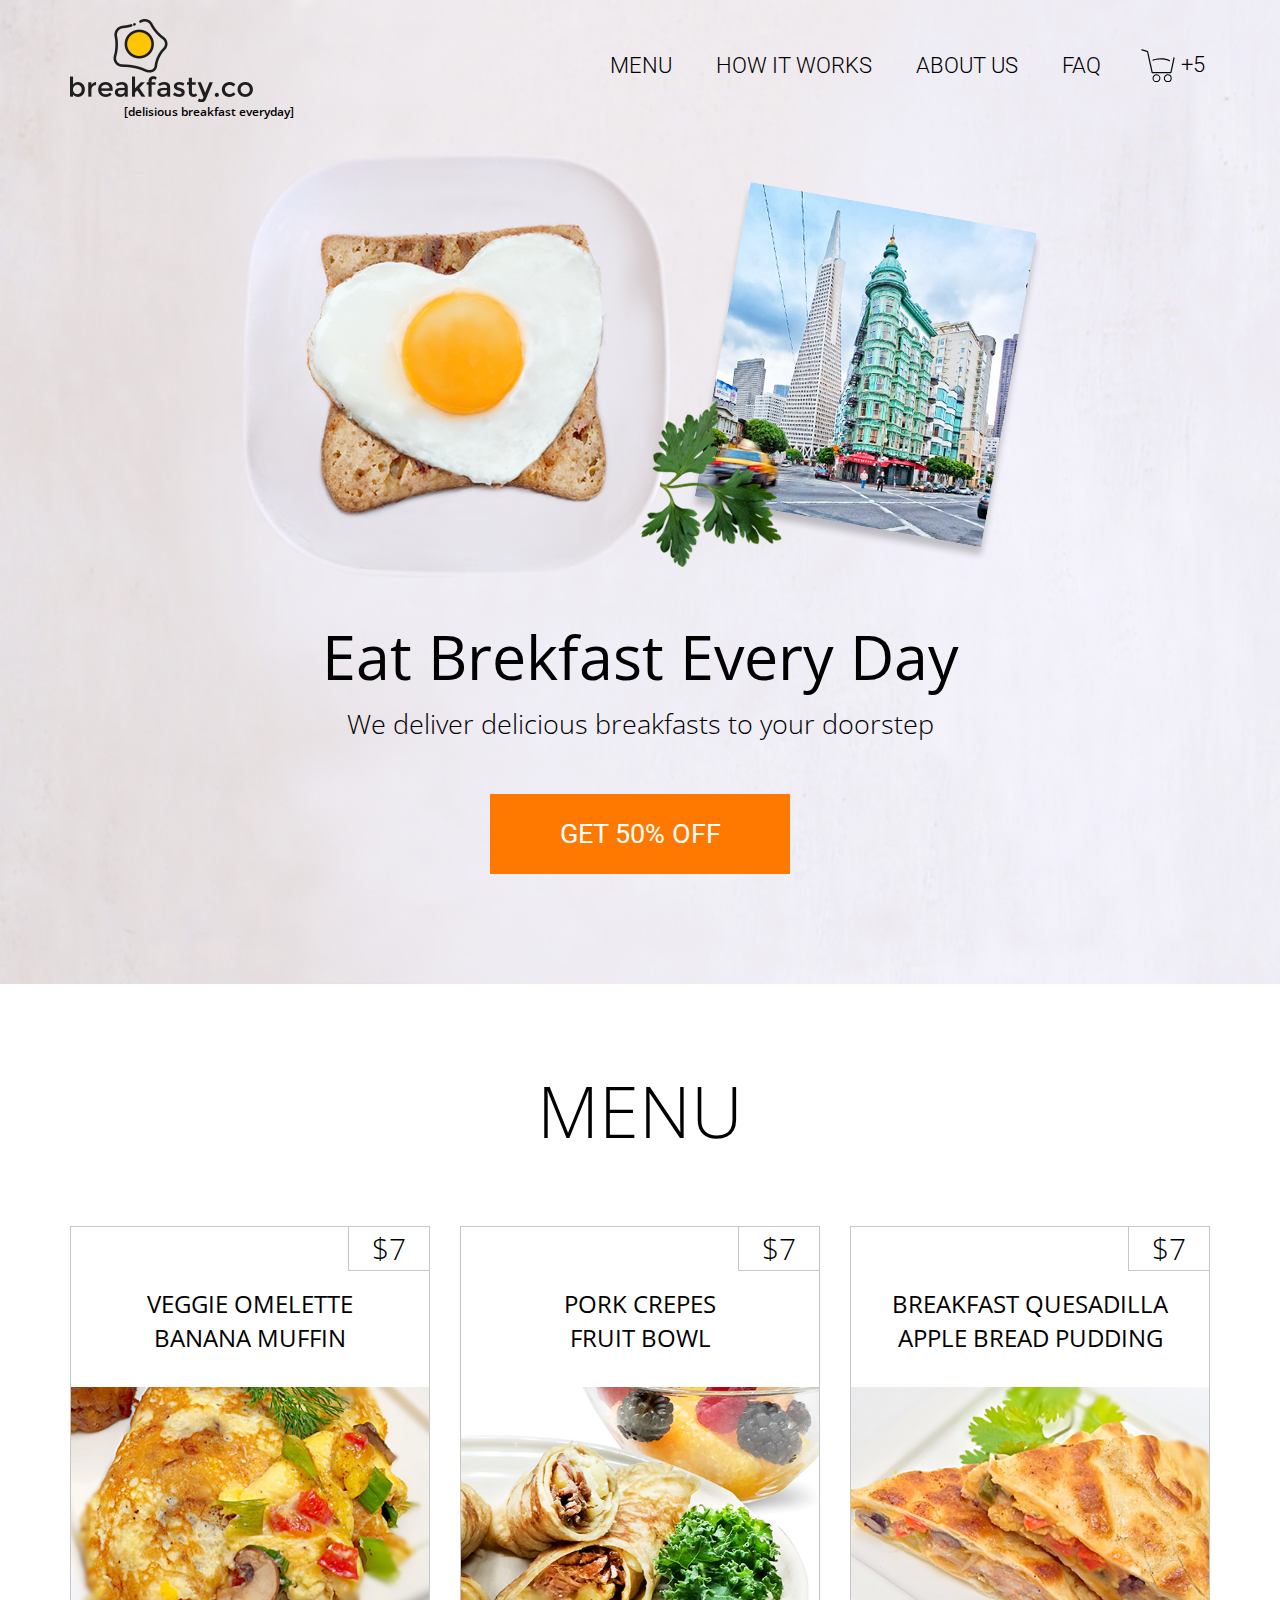
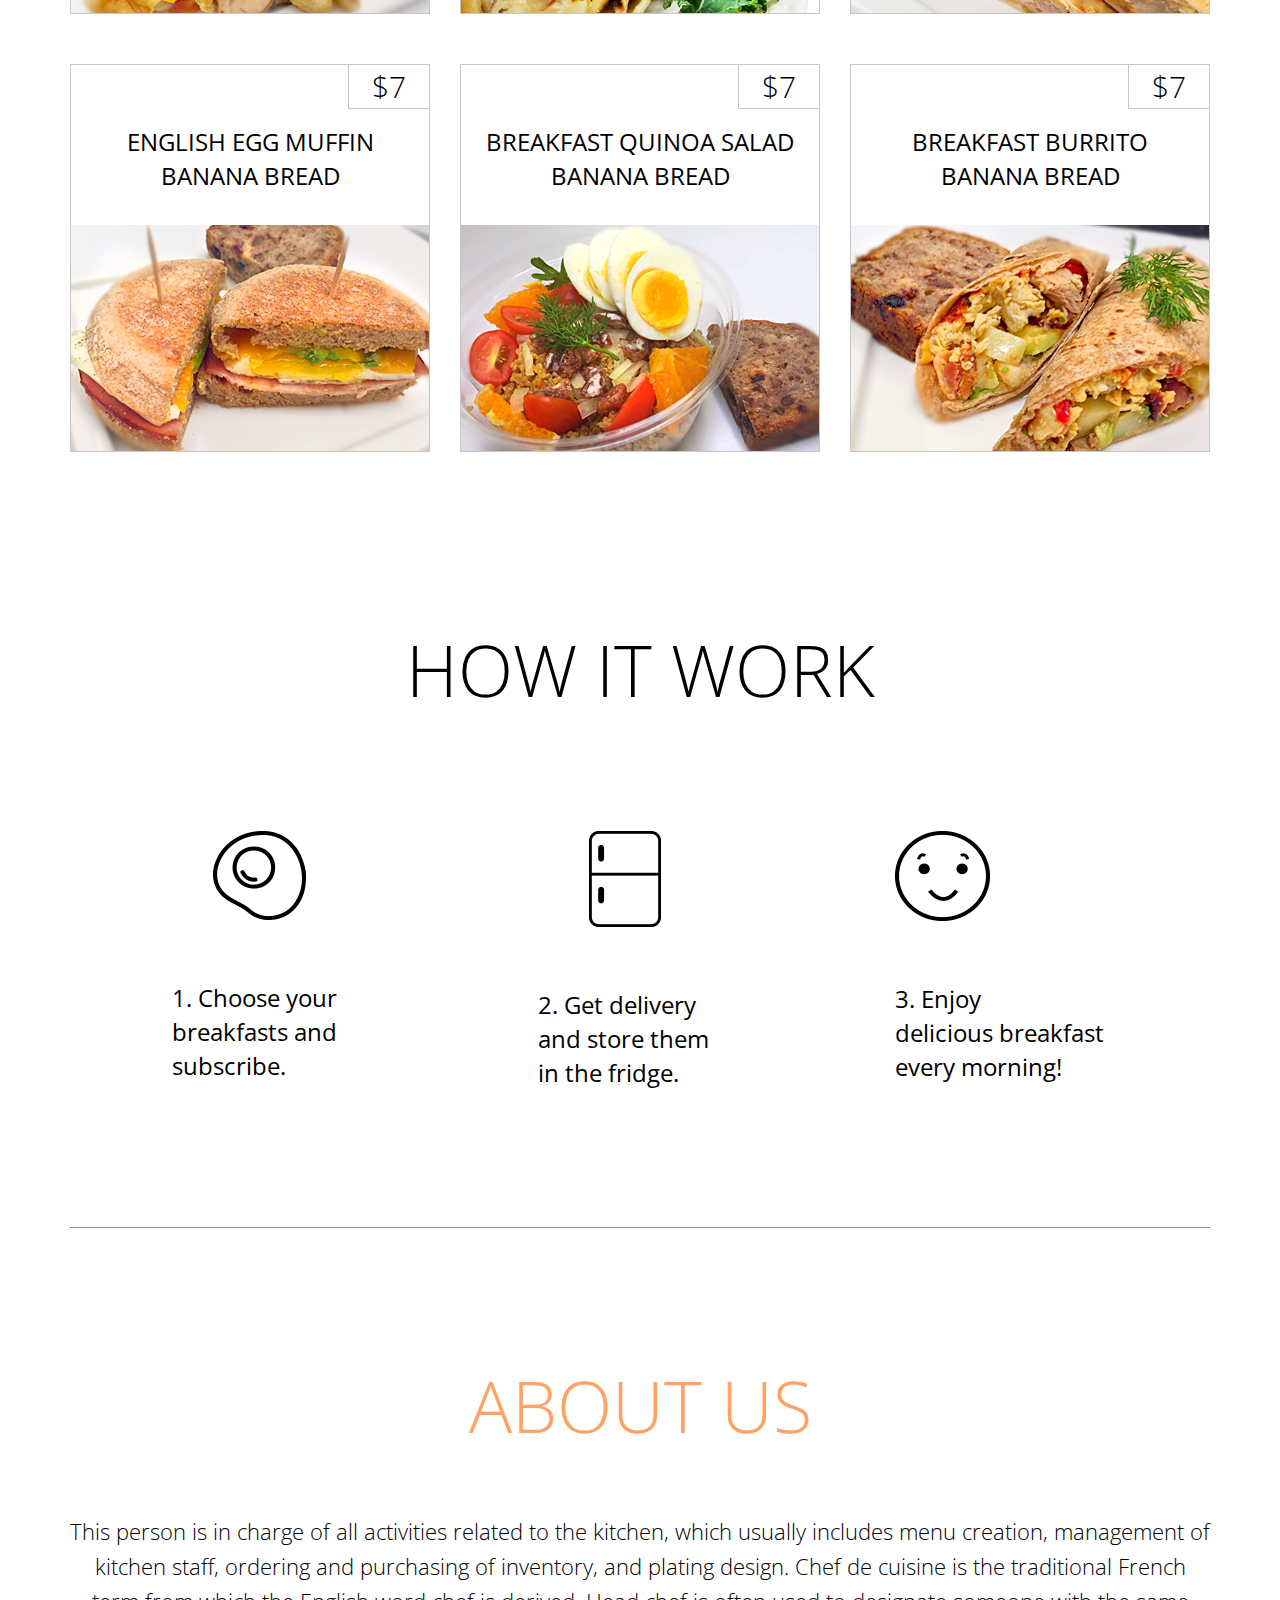
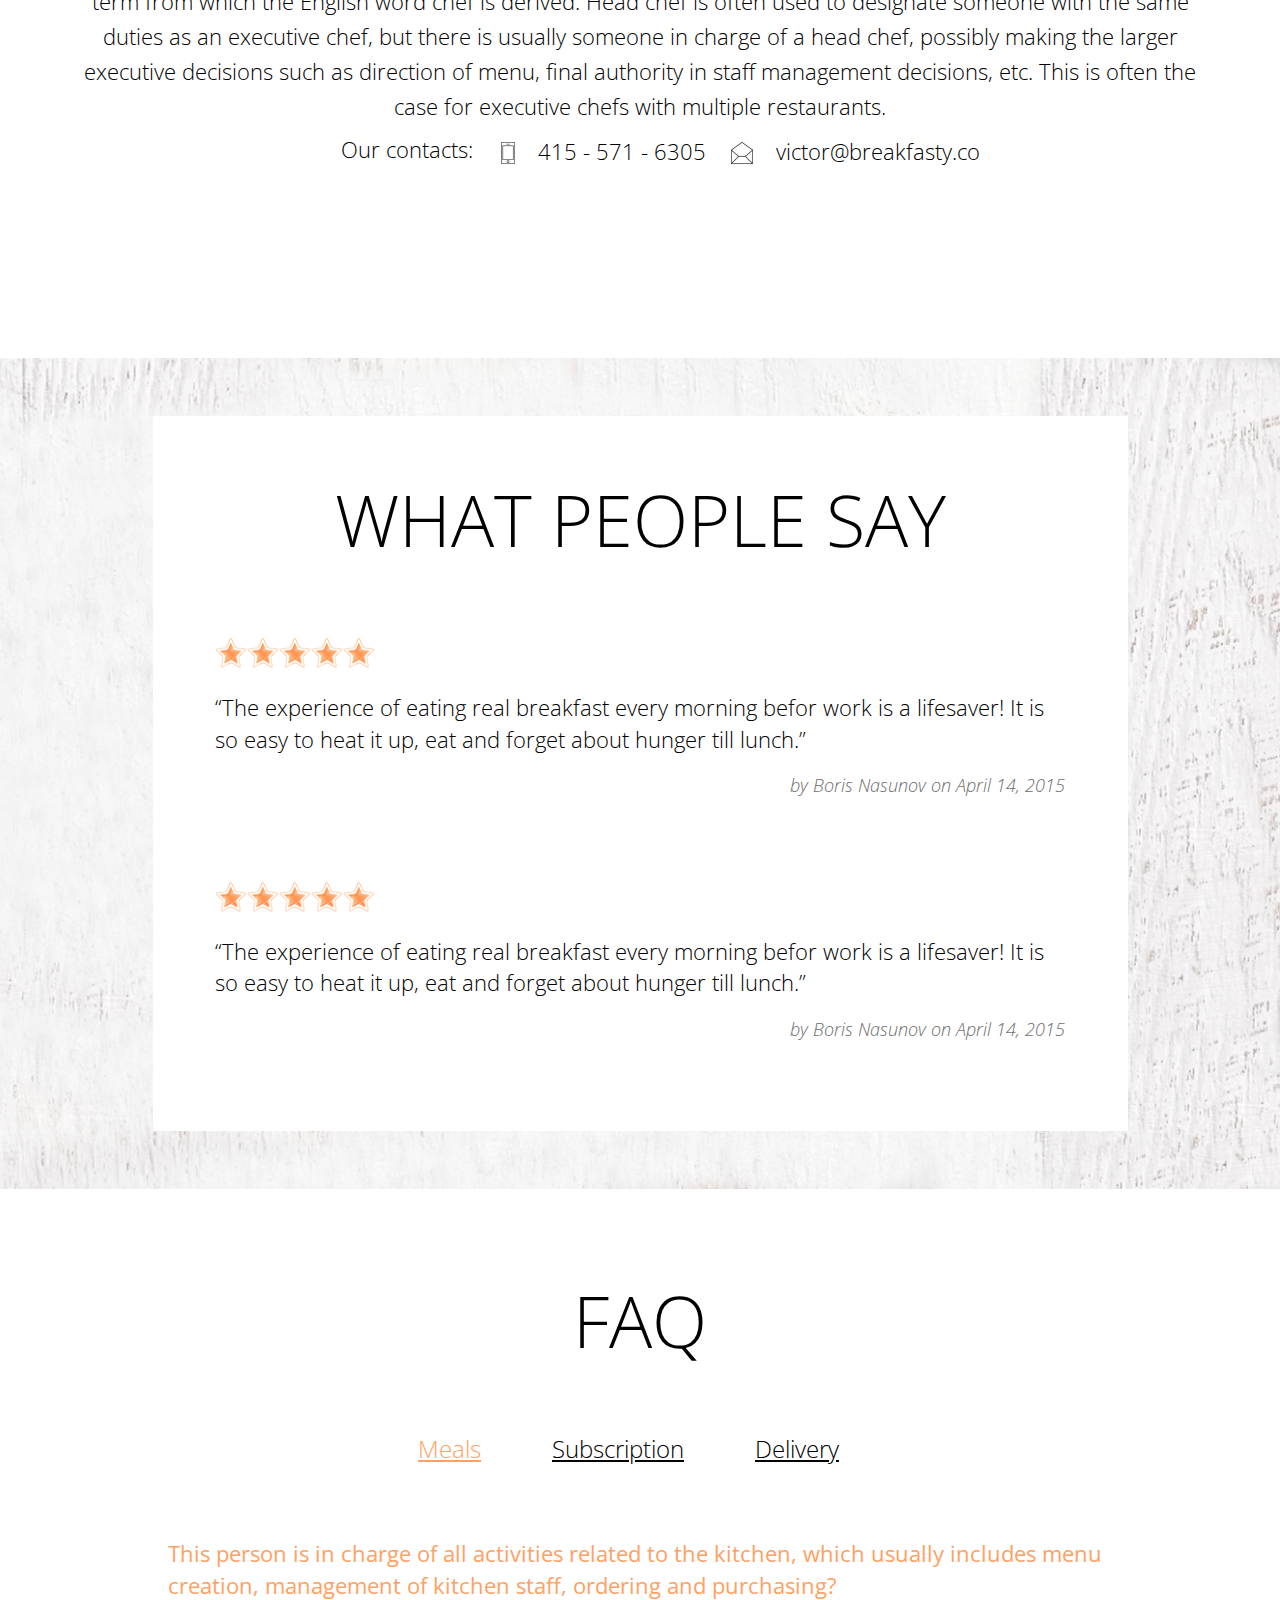
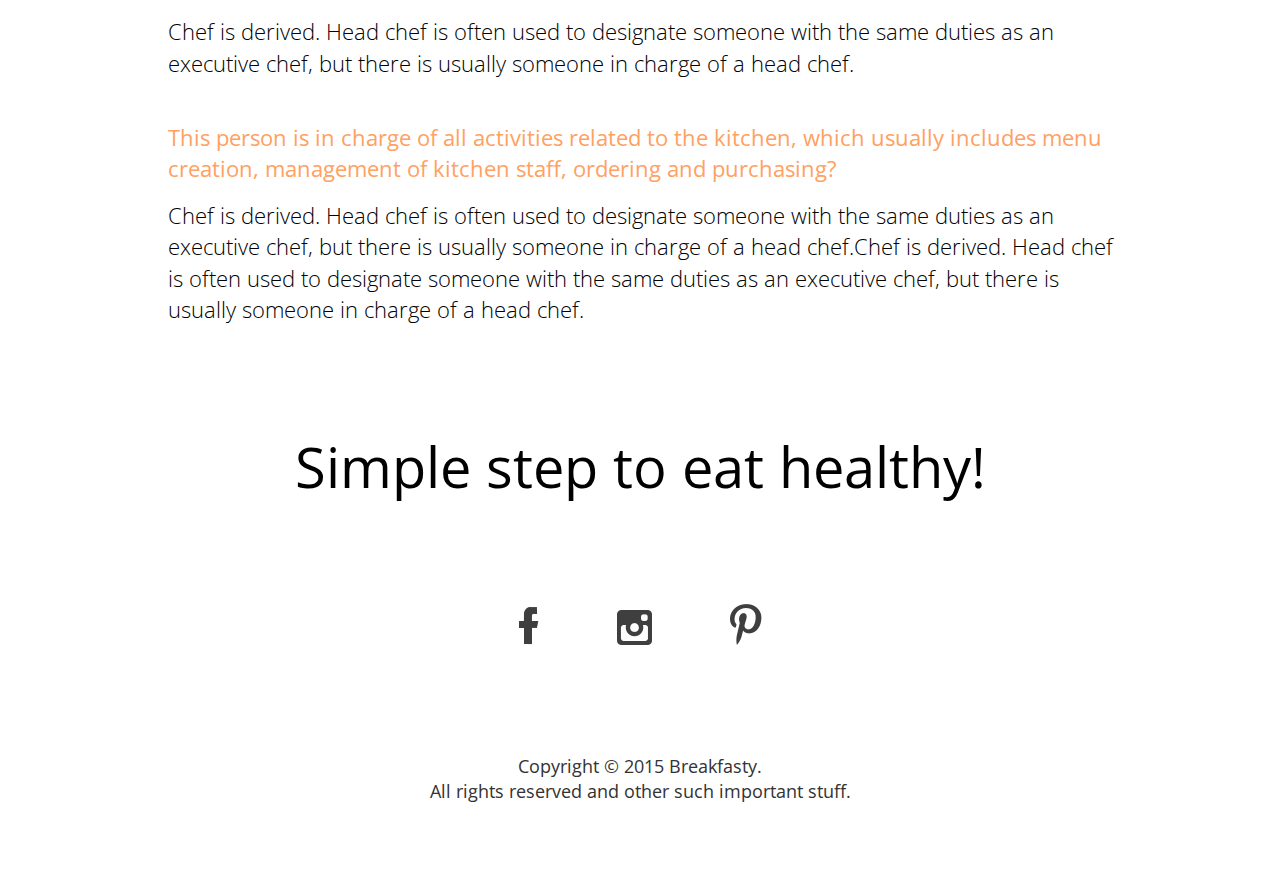
==== commit e2f3814e: "- refactoring - cart svg" ====
--- a/index.html
+++ b/index.html
@@ -30,14 +30,36 @@
         <div class="collapse navbar-collapse list" id="navbar">
             <ul class="nav navbar-nav ">
                 <li><a class="scroll-to-anchor" href="#menu">menu</a></li>
+                <li><a class="scroll-to-anchor" href="#work">how it works</a></li>
                 <li><a class="scroll-to-anchor" href="#about">about us</a></li>
-                <li><a class="scroll-to-anchor" href="#work">how it works</a></li>
-                <li><a href="faq.html">faq</a></li>
+                <li><a class="scroll-to-anchor" href="#faq">faq</a></li>
             </ul>
         </div>
         <div class="cart navbar-header">
-            <a href="javascript:void(0);"></a>
-            <sup>+5</sup>
+            <a href="javascript:void(0);">
+                <svg version="1.2" baseProfile="tiny" id="Слой_1"
+                     xmlns="http://www.w3.org/2000/svg" xmlns:xlink="http://www.w3.org/1999/xlink" x="0px" y="0px" viewBox="0 0 332.7 326.7"
+                     xml:space="preserve">
+                    <path fill="none" stroke="#000000" stroke-width="10" stroke-miterlimit="10" d="M151.3,319.2c-18.3,0-33.5-15.2-33.5-33.3
+                        c0-18.2,15.6-33.9,33.7-33.8c17.9,0.1,33.6,15.7,33.6,33.6C185.1,304.1,169.8,319.3,151.3,319.2z"/>
+                    <path fill="none" stroke="#000000" stroke-width="10" stroke-miterlimit="10" d="M261.9,319.2c-18.5,0-33.8-15.3-33.7-33.7
+                        c0-18,15.7-33.4,33.7-33.3c18.4,0.1,33.5,15.1,33.6,33.3C295.5,303.9,280.3,319.2,261.9,319.2z"/>
+                    <g>
+                        <path d="M119.4,114.9c11.2-3.8,22.9-6.4,34.5-8.5c24.9-4.5,51-6.1,76.1-2.1c16.1,2.6,31.7,7.4,45.9,15.3c6.8,3.8,12.8-6.6,6.1-10.4
+                            c-46-25.5-103.4-22.5-152.9-9.7c-4.4,1.1-8.7,2.3-13,3.8C108.9,105.8,112.1,117.4,119.4,114.9L119.4,114.9z"/>
+                    </g>
+                    <g>
+                        <path fill="#050D0C" d="M317.5,85.6c-9,42.1-17.9,84.2-26.9,126.3c-1.3,6-2.6,12-3.8,18c1.9-1.5,3.9-2.9,5.8-4.4
+                            c-20.5,0-41,0-61.6,0c-32.9,0-65.9,0-98.8,0c-7.6,0-15.1,0-22.7,0c1.9,1.5,3.9,2.9,5.8,4.4c-5.1-23.2-10.2-46.4-15.3-69.7
+                            C92,123.4,83.9,86.6,75.8,49.8c-1.9-8.5-3.7-17-5.6-25.5c-0.5-2.1-2.3-3.6-4.2-4.2C47.3,14.5,28.6,8.8,9.8,3.1
+                            C2.4,0.8-0.7,12.4,6.7,14.7c18.7,5.7,37.5,11.4,56.2,17c-1.4-1.4-2.8-2.8-4.2-4.2C63.8,50.7,68.9,74,74,97.2
+                            C82,134,90.1,170.8,98.2,207.6c1.9,8.5,3.7,17,5.6,25.5c0.6,2.6,3.3,4.4,5.8,4.4c20.5,0,41,0,61.6,0c32.9,0,65.9,0,98.8,0
+                            c7.6,0,15.1,0,22.7,0c2.5,0,5.2-1.9,5.8-4.4c9-42.1,17.9-84.2,26.9-126.3c1.3-6,2.6-12,3.8-18C330.7,81.2,319.1,78,317.5,85.6
+                            L317.5,85.6z"/>
+                    </g>
+                </svg>
+                <sup>+5</sup>
+            </a>
         </div>
     </div>
 </header>
@@ -77,10 +99,12 @@
         </div>
     </section>
     <section id="menu" class="container menu">
-        <div class="row">
+        <div class="row title">
             <div class="col-lg 12 col-md-12 col-sm-12 col-xs-12">
                 <h2>menu</h2>
             </div>
+        </div>
+        <div class="row menu-list">
             <div class="col-lg-4 col-md-4 col-sm-6 col-xs-12">
                 <div class="dish">
                     <span class="price">$7</span>
@@ -450,21 +474,24 @@
                 </figcaption>
             </figure>
         </div>
-        <div class="col-lg-10 col-lg-offset-1 col-md-10 col-md-offset-1 col-sm-10 col-sm-offset-1 col-xs-10 col-xs-offset-1">
-            <hr/>
+        </div>
+        <div class="row">
+            <div class="col-lg-12 col-md-12 col-sm-12 col-xs-12">
+                <hr/>
+            </div>
         </div>
     </section>
     <section id="about" class="about">
         <div class="container">
             <div class="row">
-                <div class="col-lg-10 col-lg-offset-1 col-md-10 col-md-offset-1 col-sm-10 col-sm-offset-1 col-xs-10 col-xs-offset-1">
+                <div class="col-lg-12 col-md-12 col-sm-12 col-xs-12">
                     <h2>about us</h2>
 
                     <p>This person is in charge of all activities related to the kitchen, which usually includes menu
-                        creation,management of kitchen staff,ordering and purchasing of inventory, and plating design.
+                        creation, management of kitchen staff, ordering and purchasing of inventory, and plating design.
                         Chef de cuisine is the traditional French term from which the English word chef is derived. Head
                         chef is often used to designate someone with the same duties as an executive chef, but there is
-                        usually someone in charge of a head chef,possibly making the larger executive decisions such as
+                        usually someone in charge of a head chef, possibly making the larger executive decisions such as
                         direction of menu, final authority in staff management decisions, etc. This is often the case
                         for executive chefs with multiple restaurants.</p>
                 </div>
@@ -489,7 +516,7 @@
     <section class="comments">
         <div class="container">
             <div class="row">
-                <div class="col-lg-8 col-lg-offset-2 col-md-8 col-md-offset-2 col-sm-8 col-sm-offset-2 col-xs-10 col-xs-offset-1 style-bgc">
+                <div class="col-lg-10 col-lg-offset-1 col-md-10 col-md-offset-1 col-sm-10 col-sm-offset-1 col-xs-10 col-xs-offset-1 style-bgc">
                     <h2>what people say</h2>
                     <span class="icon-stars"></span>
 
@@ -505,6 +532,90 @@
                     <p class="author">by Boris Nasunov on April 14, 2015</p>
                 </div>
             </div>
+        </div>
+    </section>
+    <section id="faq" class="faq">
+        <div class="container">
+            <div class="row">
+                <div class="col-lg-12 col-md-12 col-sm-12 col-xs-12">
+                    <h2>faq</h2>
+                </div>
+            </div>
+            <div class="row">
+                <div class="bs-example bs-example-tabs position-tabs" role="tabpanel" data-example-id="togglable-tabs">
+                    <ul class="nav nav-tabs" role="tablist">
+                        <li role="presentation" class="active meals">
+                            <a href="#meals" aria-controls="meals" role="tab" data-toggle="tab">Meals</a>
+                        </li>
+                        <li role="presentation" class="subscription">
+                            <a href="#subscription" aria-controls="subscription" role="tab"
+                               data-toggle="tab">Subscription</a>
+                        </li>
+                        <li role="presentation" class="delivery">
+                            <a href="#delivery" aria-controls="delivery" role="tab" data-toggle="tab">Delivery</a>
+                        </li>
+                    </ul>
+                    <div class="col-lg-10 col-lg-offset-1 col-md-10 col-md-offset-1 col-sm-10 col-sm-offset-1 col-sm-10 col-sm-offset-1">
+                        <div class="tab-content">
+                            <div role="tabpanel" class="tab-pane active" id="meals">
+                                <div class="answered">
+                                    <p class="text-question">This person is in charge of all activities related to the
+                                        kitchen, which usually includes menu creation, management of kitchen staff,
+                                        ordering and purchasing?</p>
+
+                                    <p class="text-answer">Сhef is derived. Head chef is often used to designate someone
+                                        with the same duties as an executive chef, but there is usually someone in
+                                        charge of a head chef.</p>
+                                </div>
+                                <div class="answered">
+                                    <p class="text-question">
+                                        This person is in charge of all activities related to the
+                                        kitchen, which usually includes menu creation, management of kitchen staff,
+                                        ordering
+                                        and purchasing?
+                                    </p>
+
+                                    <p class="text-answer">
+                                        Сhef is derived. Head chef is often used to designate someone
+                                        with the same duties as an executive chef, but there is usually someone in
+                                        charge of a head chef.Сhef is derived. Head chef is often used to designate
+                                        someone with
+                                        the same duties as an executive chef, but there is usually someone in charge of
+                                        a head chef.
+                                    </p>
+                                </div>
+                            </div>
+                            <div role="tabpanel" class="tab-pane" id="subscription">
+                                <div class="answered">
+                                    <p class="text-question">Lorem ipsum dolor sit amet, consectetur adipisicing elit.
+                                        Velit
+                                        accusamus fugiat autem tempora minima a tenetur cupiditate nulla quisquam,
+                                        eligendi
+                                        in unde corporis, nihil laboriosam.</p>
+
+                                    <p class="text-answer">Lorem ipsum dolor sit amet, consectetur adipisicing elit. Ad,
+                                        reiciendis, officia. Quia nobis blanditiis in, itaque sequi minima numquam
+                                        eaque.</p>
+                                </div>
+                            </div>
+                            <div role="tabpanel" class="tab-pane" id="delivery">
+                                <div class="answered">
+                                    <p class="text-question">Lorem ipsum dolor sit amet, consectetur adipisicing elit.
+                                        Velit
+                                        accusamus fugiat autem tempora minima a tenetur cupiditate nulla quisquam,
+                                        eligendi
+                                        in unde corporis, nihil laboriosam.</p>
+
+                                    <p class="text-answer">Lorem ipsum dolor sit amet, consectetur adipisicing elit. Ad,
+                                        reiciendis, officia. Quia nobis blanditiis in, itaque sequi minima numquam
+                                        eaque.</p>
+                                </div>
+                            </div>
+                        </div>
+                    </div>
+                </div>
+            </div>
+        </div>
         </div>
     </section>
 </main>
--- a/client/styles/css/index.css
+++ b/client/styles/css/index.css
@@ -4267,7 +4267,7 @@
 
 /* line 1, ../scss/widgets/_footer.scss */
 footer {
-  padding-top: 128px;
+  padding-top: 100px;
   padding-bottom: 87px;
   font-family: 'Open Sans', sans-serif;
   text-align: center;
@@ -4290,7 +4290,7 @@
 footer h3 {
   margin: 0;
   font-size: 56px;
-  font-weight: 300;
+  font-weight: 400;
 }
 @media (max-width: 767px) {
   /* line 14, ../scss/widgets/_footer.scss */
@@ -4301,15 +4301,13 @@
 /* line 22, ../scss/widgets/_footer.scss */
 footer ul {
   margin: 0;
-  padding-top: 98px;
-  padding-bottom: 109px;
+  padding: 98px 0 109px;
   font-size: 0;
 }
 @media (min-width: 768px) and (max-width: 979px) {
   /* line 22, ../scss/widgets/_footer.scss */
   footer ul {
-    padding-top: 60px;
-    padding-bottom: 70px;
+    padding: 60px 0 70px;
   }
 }
 @media (max-width: 767px) {
@@ -4318,18 +4316,18 @@
     padding: 40px 0 50px;
   }
 }
-/* line 34, ../scss/widgets/_footer.scss */
+/* line 32, ../scss/widgets/_footer.scss */
 footer ul li {
   display: inline-block;
   margin-right: 78px;
 }
 @media (max-width: 767px) {
-  /* line 34, ../scss/widgets/_footer.scss */
+  /* line 32, ../scss/widgets/_footer.scss */
   footer ul li {
     margin-right: 30px;
   }
 }
-/* line 40, ../scss/widgets/_footer.scss */
+/* line 38, ../scss/widgets/_footer.scss */
 footer ul li a {
   display: inline-block;
   -webkit-transition-property: all;
@@ -4337,36 +4335,36 @@
   -webkit-transition-duration: 400ms;
   transition-duration: 400ms;
 }
-/* line 44, ../scss/widgets/_footer.scss */
+/* line 42, ../scss/widgets/_footer.scss */
 footer ul li a:hover {
   opacity: 0.7;
   filter: alpha(opacity=70);
 }
-/* line 47, ../scss/widgets/_footer.scss */
+/* line 45, ../scss/widgets/_footer.scss */
 footer ul li a:active {
   opacity: 0.8;
   filter: alpha(opacity=80);
 }
-/* line 52, ../scss/widgets/_footer.scss */
+/* line 50, ../scss/widgets/_footer.scss */
 footer ul li:first-child a {
   width: 20px;
   height: 38px;
 }
-/* line 59, ../scss/widgets/_footer.scss */
+/* line 57, ../scss/widgets/_footer.scss */
 footer ul li:nth-child(2) a {
   width: 35px;
   height: 35px;
 }
-/* line 65, ../scss/widgets/_footer.scss */
+/* line 63, ../scss/widgets/_footer.scss */
 footer ul li:last-child {
   margin-right: 0;
 }
-/* line 67, ../scss/widgets/_footer.scss */
+/* line 65, ../scss/widgets/_footer.scss */
 footer ul li:last-child a {
   width: 32px;
   height: 41px;
 }
-/* line 75, ../scss/widgets/_footer.scss */
+/* line 73, ../scss/widgets/_footer.scss */
 footer p {
   margin: 0;
   font-size: 18px;
@@ -4375,7 +4373,7 @@
   color: #333333;
 }
 @media (max-width: 767px) {
-  /* line 75, ../scss/widgets/_footer.scss */
+  /* line 73, ../scss/widgets/_footer.scss */
   footer p {
     font-size: 14px;
   }
@@ -4511,13 +4509,10 @@
 /* line 89, ../scss/widgets/_header.scss */
 header.nav-style .container {
   position: relative;
-  padding-right: 95px;
-  padding-left: 80px;
 }
 @media (min-width: 992px) and (max-width: 1199px) {
   /* line 89, ../scss/widgets/_header.scss */
   header.nav-style .container {
-    padding-right: 15px;
     padding-left: 15px;
   }
 }
@@ -4542,76 +4537,76 @@
     padding-left: 15px;
   }
 }
-/* line 110, ../scss/widgets/_header.scss */
+/* line 108, ../scss/widgets/_header.scss */
 header.nav-style .container .nav-button .but-style {
   margin-top: 43px;
   border: none;
 }
 @media (max-width: 767px) {
-  /* line 110, ../scss/widgets/_header.scss */
+  /* line 108, ../scss/widgets/_header.scss */
   header.nav-style .container .nav-button .but-style {
     margin: 14px 0 0 0;
   }
 }
-/* line 117, ../scss/widgets/_header.scss */
+/* line 115, ../scss/widgets/_header.scss */
 header.nav-style .container .nav-button .but-style:hover .icon-color {
   background-color: #ff7800;
 }
-/* line 121, ../scss/widgets/_header.scss */
+/* line 119, ../scss/widgets/_header.scss */
 header.nav-style .container .nav-button .but-style .icon-color {
   height: 3px;
   background-color: #ff7800;
 }
-/* line 126, ../scss/widgets/_header.scss */
+/* line 124, ../scss/widgets/_header.scss */
 header.nav-style .container .nav-button .collapsed {
   background-color: transparent;
 }
-/* line 128, ../scss/widgets/_header.scss */
+/* line 126, ../scss/widgets/_header.scss */
 header.nav-style .container .nav-button .collapsed .icon-bar {
   background-color: #888888;
 }
-/* line 133, ../scss/widgets/_header.scss */
+/* line 131, ../scss/widgets/_header.scss */
 header.nav-style .container .nav-button .navbar-toggle:focus {
   background-color: transparent;
 }
-/* line 137, ../scss/widgets/_header.scss */
+/* line 135, ../scss/widgets/_header.scss */
 header.nav-style .container .nav-button .logo-header {
   display: inline-block;
   width: 224px;
   height: 100%;
 }
 @media (min-width: 992px) and (max-width: 1199px) {
-  /* line 137, ../scss/widgets/_header.scss */
+  /* line 135, ../scss/widgets/_header.scss */
   header.nav-style .container .nav-button .logo-header {
     width: 200px;
   }
 }
 @media (min-width: 768px) and (max-width: 979px) {
-  /* line 137, ../scss/widgets/_header.scss */
+  /* line 135, ../scss/widgets/_header.scss */
   header.nav-style .container .nav-button .logo-header {
     width: 200px;
   }
 }
 @media (max-width: 767px) {
-  /* line 137, ../scss/widgets/_header.scss */
+  /* line 135, ../scss/widgets/_header.scss */
   header.nav-style .container .nav-button .logo-header {
     width: 130px;
   }
 }
 @media (min-width: 768px) and (max-width: 979px) {
-  /* line 150, ../scss/widgets/_header.scss */
+  /* line 148, ../scss/widgets/_header.scss */
   header.nav-style .container .nav-button .logo-header img {
     width: 160px;
   }
 }
 @media (max-width: 767px) {
-  /* line 150, ../scss/widgets/_header.scss */
+  /* line 148, ../scss/widgets/_header.scss */
   header.nav-style .container .nav-button .logo-header img {
     width: 130px;
     height: 58px;
   }
 }
-/* line 159, ../scss/widgets/_header.scss */
+/* line 157, ../scss/widgets/_header.scss */
 header.nav-style .container .nav-button .logo-header p {
   margin: 0;
   font-family: 'Open Sans', sans-serif;
@@ -4621,70 +4616,70 @@
   color: #000000;
 }
 @media (max-width: 767px) {
-  /* line 159, ../scss/widgets/_header.scss */
+  /* line 157, ../scss/widgets/_header.scss */
   header.nav-style .container .nav-button .logo-header p {
     display: none;
   }
 }
-/* line 172, ../scss/widgets/_header.scss */
+/* line 170, ../scss/widgets/_header.scss */
 header.nav-style .container .list {
   border: none;
 }
-/* line 174, ../scss/widgets/_header.scss */
+/* line 172, ../scss/widgets/_header.scss */
 header.nav-style .container .list ul {
   float: right;
   padding-right: 65px;
 }
 @media (min-width: 992px) and (max-width: 1199px) {
-  /* line 174, ../scss/widgets/_header.scss */
+  /* line 172, ../scss/widgets/_header.scss */
   header.nav-style .container .list ul {
     padding-right: 65px;
   }
 }
 @media (min-width: 980px) and (max-width: 991px) {
-  /* line 174, ../scss/widgets/_header.scss */
+  /* line 172, ../scss/widgets/_header.scss */
   header.nav-style .container .list ul {
     padding-right: 65px;
   }
 }
 @media (min-width: 768px) and (max-width: 979px) {
-  /* line 174, ../scss/widgets/_header.scss */
+  /* line 172, ../scss/widgets/_header.scss */
   header.nav-style .container .list ul {
     padding-right: 65px;
   }
 }
 @media (max-width: 767px) {
-  /* line 174, ../scss/widgets/_header.scss */
+  /* line 172, ../scss/widgets/_header.scss */
   header.nav-style .container .list ul {
     float: none;
     padding-right: 0;
     text-align: center;
   }
 }
-/* line 191, ../scss/widgets/_header.scss */
+/* line 189, ../scss/widgets/_header.scss */
 header.nav-style .container .list ul li {
   margin-right: 44px;
   text-transform: uppercase;
 }
 @media (min-width: 980px) and (max-width: 991px) {
-  /* line 191, ../scss/widgets/_header.scss */
+  /* line 189, ../scss/widgets/_header.scss */
   header.nav-style .container .list ul li {
     margin-right: 20px;
   }
 }
 @media (min-width: 768px) and (max-width: 979px) {
-  /* line 191, ../scss/widgets/_header.scss */
+  /* line 189, ../scss/widgets/_header.scss */
   header.nav-style .container .list ul li {
     margin-right: 20px;
   }
 }
 @media (max-width: 767px) {
-  /* line 191, ../scss/widgets/_header.scss */
+  /* line 189, ../scss/widgets/_header.scss */
   header.nav-style .container .list ul li {
     margin: 0;
   }
 }
-/* line 203, ../scss/widgets/_header.scss */
+/* line 201, ../scss/widgets/_header.scss */
 header.nav-style .container .list ul li a {
   padding: 0;
   line-height: 93px;
@@ -4695,91 +4690,90 @@
   transition-duration: 400ms;
 }
 @media (min-width: 992px) and (max-width: 1199px) {
-  /* line 203, ../scss/widgets/_header.scss */
+  /* line 201, ../scss/widgets/_header.scss */
   header.nav-style .container .list ul li a {
     line-height: 103px;
   }
 }
 @media (min-width: 768px) and (max-width: 979px) {
-  /* line 203, ../scss/widgets/_header.scss */
+  /* line 201, ../scss/widgets/_header.scss */
   header.nav-style .container .list ul li a {
     line-height: 93px;
   }
 }
 @media (max-width: 767px) {
-  /* line 203, ../scss/widgets/_header.scss */
+  /* line 201, ../scss/widgets/_header.scss */
   header.nav-style .container .list ul li a {
     line-height: 50px;
   }
 }
-/* line 218, ../scss/widgets/_header.scss */
+/* line 216, ../scss/widgets/_header.scss */
 header.nav-style .container .list ul li a:hover {
   color: #ff7800;
 }
-/* line 225, ../scss/widgets/_header.scss */
+/* line 223, ../scss/widgets/_header.scss */
 header.nav-style .container .cart {
   position: absolute;
   top: 30px;
-  right: 95px;
+  right: 19px;
   width: 65px;
 }
 @media (min-width: 992px) and (max-width: 1199px) {
-  /* line 225, ../scss/widgets/_header.scss */
+  /* line 223, ../scss/widgets/_header.scss */
   header.nav-style .container .cart {
     top: 35px;
     right: 15px;
   }
 }
 @media (min-width: 980px) and (max-width: 991px) {
-  /* line 225, ../scss/widgets/_header.scss */
+  /* line 223, ../scss/widgets/_header.scss */
   header.nav-style .container .cart {
     top: 31px;
     right: 15px;
   }
 }
 @media (min-width: 768px) and (max-width: 979px) {
-  /* line 225, ../scss/widgets/_header.scss */
+  /* line 223, ../scss/widgets/_header.scss */
   header.nav-style .container .cart {
     top: 28px;
     right: 15px;
   }
 }
 @media (max-width: 767px) {
-  /* line 225, ../scss/widgets/_header.scss */
+  /* line 223, ../scss/widgets/_header.scss */
   header.nav-style .container .cart {
     top: 15px;
     right: 65px;
   }
 }
-/* line 246, ../scss/widgets/_header.scss */
+/* line 244, ../scss/widgets/_header.scss */
 header.nav-style .container .cart a {
   display: inline-block;
   width: 34px;
   height: 34px;
-  background-image: url(../../../client/images/header/cart.png);
-  background-repeat: no-repeat;
-}
-/* line 253, ../scss/widgets/_header.scss */
+}
+/* line 249, ../scss/widgets/_header.scss */
 header.nav-style .container .cart sup {
   position: absolute;
   top: 16px;
   left: 40px;
   font-size: 22px;
+  color: #000000;
 }
 @media (min-width: 992px) and (max-width: 1199px) {
-  /* line 253, ../scss/widgets/_header.scss */
+  /* line 249, ../scss/widgets/_header.scss */
   header.nav-style .container .cart sup {
     top: 18px;
   }
 }
 @media (min-width: 980px) and (max-width: 991px) {
-  /* line 253, ../scss/widgets/_header.scss */
+  /* line 249, ../scss/widgets/_header.scss */
   header.nav-style .container .cart sup {
     top: 19px;
   }
 }
 @media (min-width: 768px) and (max-width: 979px) {
-  /* line 253, ../scss/widgets/_header.scss */
+  /* line 249, ../scss/widgets/_header.scss */
   header.nav-style .container .cart sup {
     top: 20px;
     font-size: 18px;
@@ -4945,9 +4939,132 @@
   }
 }
 
+/* line 1, ../scss/widgets/_faq.scss */
+.faq {
+  padding-top: 80px;
+  font-family: 'Open Sans', sans-serif;
+}
+@media (max-width: 767px) {
+  /* line 1, ../scss/widgets/_faq.scss */
+  .faq {
+    padding-top: 40px;
+  }
+}
+/* line 7, ../scss/widgets/_faq.scss */
+.faq .position-tabs {
+  padding-top: 60px;
+}
+@media (max-width: 767px) {
+  /* line 7, ../scss/widgets/_faq.scss */
+  .faq .position-tabs {
+    padding-top: 20px;
+  }
+}
+/* line 12, ../scss/widgets/_faq.scss */
+.faq .position-tabs ul {
+  width: 444px;
+  margin: auto;
+  padding-top: 0;
+  padding-bottom: 30px;
+  border: none;
+}
+@media (min-width: 768px) and (max-width: 979px) {
+  /* line 12, ../scss/widgets/_faq.scss */
+  .faq .position-tabs ul {
+    padding-bottom: 52px;
+  }
+}
+@media (max-width: 767px) {
+  /* line 12, ../scss/widgets/_faq.scss */
+  .faq .position-tabs ul {
+    width: 113px;
+    padding-bottom: 32px;
+    text-align: center;
+  }
+}
+/* line 26, ../scss/widgets/_faq.scss */
+.faq .position-tabs ul li {
+  margin-right: 71px;
+}
+@media (max-width: 767px) {
+  /* line 26, ../scss/widgets/_faq.scss */
+  .faq .position-tabs ul li {
+    float: none;
+    margin-top: 10px;
+    margin-right: 0;
+  }
+}
+/* line 33, ../scss/widgets/_faq.scss */
+.faq .position-tabs ul li:last-child {
+  margin-right: 0;
+}
+/* line 36, ../scss/widgets/_faq.scss */
+.faq .position-tabs ul li a {
+  margin: 0;
+  padding: 0;
+  border: none;
+  font-size: 24px;
+  font-weight: 300;
+  text-decoration: underline;
+  color: #000000;
+}
+/* line 44, ../scss/widgets/_faq.scss */
+.faq .position-tabs ul li a:hover {
+  background-color: transparent;
+  color: #ffa162;
+}
+@media (max-width: 767px) {
+  /* line 36, ../scss/widgets/_faq.scss */
+  .faq .position-tabs ul li a {
+    font-size: 20px;
+  }
+}
+/* line 54, ../scss/widgets/_faq.scss */
+.faq .position-tabs ul .active a {
+  border: none;
+  color: #ffa162;
+}
+/* line 61, ../scss/widgets/_faq.scss */
+.faq .position-tabs .tab-pane .answered {
+  margin-top: 43px;
+}
+@media (min-width: 768px) and (max-width: 979px) {
+  /* line 61, ../scss/widgets/_faq.scss */
+  .faq .position-tabs .tab-pane .answered {
+    margin-top: 20px;
+  }
+}
+@media (max-width: 767px) {
+  /* line 61, ../scss/widgets/_faq.scss */
+  .faq .position-tabs .tab-pane .answered {
+    margin-top: 20px;
+  }
+}
+/* line 69, ../scss/widgets/_faq.scss */
+.faq .position-tabs .tab-pane .answered p {
+  margin: 0;
+  font-size: 22px;
+}
+@media (max-width: 767px) {
+  /* line 69, ../scss/widgets/_faq.scss */
+  .faq .position-tabs .tab-pane .answered p {
+    font-size: 18px;
+  }
+}
+/* line 75, ../scss/widgets/_faq.scss */
+.faq .position-tabs .tab-pane .answered p.text-question {
+  font-weight: 400;
+  color: #ffa162;
+}
+/* line 79, ../scss/widgets/_faq.scss */
+.faq .position-tabs .tab-pane .answered p.text-answer {
+  margin-top: 15px;
+  font-weight: 300;
+}
+
 /* line 1, ../scss/layouts/homepage/_advertising.scss */
 body.homepage .advertising {
-  padding-top: 144px;
+  padding-top: 167px;
   padding-bottom: 122px;
   background-image: url(../../../client/images/advertising/background-table.png);
   background-size: cover;
@@ -4959,11 +5076,11 @@
 @media (min-width: 1200px) and (min-height: 700px) and (max-height: 981px) {
   /* line 1, ../scss/layouts/homepage/_advertising.scss */
   body.homepage .advertising {
-    padding-top: 124px;
-    padding-bottom: 100px;
-  }
-}
-@media (min-width: 1200px) and (min-height: 600px) and (max-height: 699px) {
+    padding-top: 147px;
+    padding-bottom: 110px;
+  }
+}
+@media (min-width: 1200px) and (max-height: 699px) {
   /* line 1, ../scss/layouts/homepage/_advertising.scss */
   body.homepage .advertising {
     padding-top: 124px;
@@ -4977,7 +5094,7 @@
     padding-bottom: 100px;
   }
 }
-@media (min-width: 992px) and (max-width: 1199px) and (min-height: 600px) and (max-height: 699px) {
+@media (min-width: 992px) and (max-width: 1199px) and (max-height: 699px) {
   /* line 1, ../scss/layouts/homepage/_advertising.scss */
   body.homepage .advertising {
     padding-top: 124px;
@@ -4991,7 +5108,7 @@
     padding-bottom: 100px;
   }
 }
-@media (min-width: 980px) and (max-width: 991px) and (min-height: 600px) and (max-height: 699px) {
+@media (min-width: 980px) and (max-width: 991px) and (max-height: 699px) {
   /* line 1, ../scss/layouts/homepage/_advertising.scss */
   body.homepage .advertising {
     padding-top: 124px;
@@ -5005,7 +5122,7 @@
     padding-bottom: 100px;
   }
 }
-@media (min-width: 768px) and (max-width: 979px) and (min-height: 600px) and (max-height: 699px) {
+@media (min-width: 768px) and (max-width: 979px) and (max-height: 699px) {
   /* line 1, ../scss/layouts/homepage/_advertising.scss */
   body.homepage .advertising {
     padding-top: 124px;
@@ -5021,15 +5138,15 @@
 }
 /* line 46, ../scss/layouts/homepage/_advertising.scss */
 body.homepage .advertising img {
-  width: 730px;
+  width: 800px;
 }
 @media (min-width: 1200px) and (min-height: 700px) and (max-height: 981px) {
   /* line 46, ../scss/layouts/homepage/_advertising.scss */
   body.homepage .advertising img {
-    width: 550px;
-  }
-}
-@media (min-width: 1200px) and (min-height: 600px) and (max-height: 699px) {
+    width: 800px;
+  }
+}
+@media (min-width: 1200px) and (max-height: 699px) {
   /* line 46, ../scss/layouts/homepage/_advertising.scss */
   body.homepage .advertising img {
     width: 500px;
@@ -5041,7 +5158,7 @@
     width: 550px;
   }
 }
-@media (min-width: 992px) and (max-width: 1199px) and (min-height: 600px) and (max-height: 699px) {
+@media (min-width: 992px) and (max-width: 1199px) and (max-height: 699px) {
   /* line 46, ../scss/layouts/homepage/_advertising.scss */
   body.homepage .advertising img {
     width: 500px;
@@ -5053,7 +5170,7 @@
     width: 550px;
   }
 }
-@media (min-width: 980px) and (max-width: 991px) and (min-height: 600px) and (max-height: 699px) {
+@media (min-width: 980px) and (max-width: 991px) and (max-height: 699px) {
   /* line 46, ../scss/layouts/homepage/_advertising.scss */
   body.homepage .advertising img {
     width: 500px;
@@ -5065,7 +5182,7 @@
     width: 550px;
   }
 }
-@media (min-width: 768px) and (max-width: 979px) and (min-height: 600px) and (max-height: 699px) {
+@media (min-width: 768px) and (max-width: 979px) and (max-height: 699px) {
   /* line 46, ../scss/layouts/homepage/_advertising.scss */
   body.homepage .advertising img {
     width: 500px;
@@ -5079,174 +5196,173 @@
 }
 /* line 76, ../scss/layouts/homepage/_advertising.scss */
 body.homepage .advertising h1 {
-  margin: 0;
-  padding-top: 55px;
-  padding-bottom: 34px;
+  margin-top: 35px;
+  margin-bottom: 10px;
   font-size: 61px;
   font-weight: 400;
 }
 @media (min-width: 1200px) and (min-height: 700px) and (max-height: 981px) {
   /* line 76, ../scss/layouts/homepage/_advertising.scss */
   body.homepage .advertising h1 {
-    padding-top: 35px;
-    padding-bottom: 24px;
-  }
-}
-@media (min-width: 1200px) and (min-height: 600px) and (max-height: 699px) {
+    margin-top: 35px;
+    margin-bottom: 5px;
+  }
+}
+@media (min-width: 1200px) and (max-height: 699px) {
   /* line 76, ../scss/layouts/homepage/_advertising.scss */
   body.homepage .advertising h1 {
-    padding-top: 25px;
-    padding-bottom: 14px;
+    margin-top: 25px;
+    margin-bottom: 5px;
     font-size: 45px;
   }
 }
 @media (min-width: 992px) and (max-width: 1199px) and (min-height: 700px) and (max-height: 981px) {
   /* line 76, ../scss/layouts/homepage/_advertising.scss */
   body.homepage .advertising h1 {
-    padding-top: 35px;
-    padding-bottom: 24px;
-  }
-}
-@media (min-width: 992px) and (max-width: 1199px) and (min-height: 600px) and (max-height: 699px) {
+    margin-top: 35px;
+    margin-bottom: 5px;
+  }
+}
+@media (min-width: 992px) and (max-width: 1199px) and (max-height: 699px) {
   /* line 76, ../scss/layouts/homepage/_advertising.scss */
   body.homepage .advertising h1 {
-    padding-top: 25px;
-    padding-bottom: 14px;
+    margin-top: 25px;
+    margin-bottom: 5px;
     font-size: 45px;
   }
 }
 @media (min-width: 980px) and (max-width: 991px) and (min-height: 700px) and (max-height: 981px) {
   /* line 76, ../scss/layouts/homepage/_advertising.scss */
   body.homepage .advertising h1 {
-    padding-top: 35px;
-    padding-bottom: 24px;
-  }
-}
-@media (min-width: 980px) and (max-width: 991px) and (min-height: 600px) and (max-height: 699px) {
+    margin-top: 35px;
+    margin-bottom: 5px;
+  }
+}
+@media (min-width: 980px) and (max-width: 991px) and (max-height: 699px) {
   /* line 76, ../scss/layouts/homepage/_advertising.scss */
   body.homepage .advertising h1 {
-    padding-top: 25px;
-    padding-bottom: 14px;
+    margin-top: 25px;
+    margin-bottom: 5px;
     font-size: 45px;
   }
 }
 @media (min-width: 768px) and (max-width: 979px) and (min-height: 700px) and (max-height: 981px) {
   /* line 76, ../scss/layouts/homepage/_advertising.scss */
   body.homepage .advertising h1 {
-    padding-top: 35px;
-    padding-bottom: 24px;
-  }
-}
-@media (min-width: 768px) and (max-width: 979px) and (min-height: 600px) and (max-height: 699px) {
+    margin-top: 35px;
+    margin-bottom: 5px;
+  }
+}
+@media (min-width: 768px) and (max-width: 979px) and (max-height: 699px) {
   /* line 76, ../scss/layouts/homepage/_advertising.scss */
   body.homepage .advertising h1 {
-    padding-top: 25px;
-    padding-bottom: 14px;
+    margin-top: 25px;
+    margin-bottom: 5px;
     font-size: 45px;
   }
 }
 @media (max-width: 767px) {
   /* line 76, ../scss/layouts/homepage/_advertising.scss */
   body.homepage .advertising h1 {
-    padding-top: 20px;
-    padding-bottom: 10px;
-    font-size: 30px;
-  }
-}
-/* line 124, ../scss/layouts/homepage/_advertising.scss */
+    margin-top: 20px;
+    margin-bottom: 5px;
+    font-size: 26px;
+  }
+}
+/* line 123, ../scss/layouts/homepage/_advertising.scss */
 body.homepage .advertising p {
   margin: 0;
   font-size: 27px;
   font-weight: 300;
 }
-@media (min-width: 1200px) and (min-height: 600px) and (max-height: 699px) {
-  /* line 124, ../scss/layouts/homepage/_advertising.scss */
+@media (min-width: 1200px) and (max-height: 699px) {
+  /* line 123, ../scss/layouts/homepage/_advertising.scss */
   body.homepage .advertising p {
     font-size: 24px;
   }
 }
-@media (min-width: 992px) and (max-width: 1199px) and (min-height: 600px) and (max-height: 699px) {
-  /* line 124, ../scss/layouts/homepage/_advertising.scss */
+@media (min-width: 992px) and (max-width: 1199px) and (max-height: 699px) {
+  /* line 123, ../scss/layouts/homepage/_advertising.scss */
   body.homepage .advertising p {
     font-size: 24px;
   }
 }
-@media (min-width: 980px) and (max-width: 991px) and (min-height: 600px) and (max-height: 699px) {
-  /* line 124, ../scss/layouts/homepage/_advertising.scss */
+@media (min-width: 980px) and (max-width: 991px) and (max-height: 699px) {
+  /* line 123, ../scss/layouts/homepage/_advertising.scss */
   body.homepage .advertising p {
     font-size: 24px;
   }
 }
-@media (min-width: 768px) and (max-width: 979px) and (min-height: 600px) and (max-height: 699px) {
-  /* line 124, ../scss/layouts/homepage/_advertising.scss */
+@media (min-width: 768px) and (max-width: 979px) and (max-height: 699px) {
+  /* line 123, ../scss/layouts/homepage/_advertising.scss */
   body.homepage .advertising p {
     font-size: 24px;
   }
 }
 @media (max-width: 767px) {
-  /* line 124, ../scss/layouts/homepage/_advertising.scss */
+  /* line 123, ../scss/layouts/homepage/_advertising.scss */
   body.homepage .advertising p {
     font-size: 18px;
   }
 }
-/* line 144, ../scss/layouts/homepage/_advertising.scss */
+/* line 143, ../scss/layouts/homepage/_advertising.scss */
 body.homepage .advertising .button-large {
   margin-top: 60px;
 }
 @media (min-width: 1200px) and (min-height: 700px) and (max-height: 981px) {
-  /* line 144, ../scss/layouts/homepage/_advertising.scss */
+  /* line 143, ../scss/layouts/homepage/_advertising.scss */
   body.homepage .advertising .button-large {
-    margin-top: 30px;
-  }
-}
-@media (min-width: 1200px) and (min-height: 600px) and (max-height: 699px) {
-  /* line 144, ../scss/layouts/homepage/_advertising.scss */
+    margin-top: 50px;
+  }
+}
+@media (min-width: 1200px) and (max-height: 699px) {
+  /* line 143, ../scss/layouts/homepage/_advertising.scss */
   body.homepage .advertising .button-large {
     margin-top: 20px;
     line-height: 60px;
   }
 }
 @media (min-width: 992px) and (max-width: 1199px) and (min-height: 700px) and (max-height: 981px) {
-  /* line 144, ../scss/layouts/homepage/_advertising.scss */
+  /* line 143, ../scss/layouts/homepage/_advertising.scss */
   body.homepage .advertising .button-large {
     margin-top: 30px;
   }
 }
-@media (min-width: 992px) and (max-width: 1199px) and (min-height: 600px) and (max-height: 699px) {
-  /* line 144, ../scss/layouts/homepage/_advertising.scss */
+@media (min-width: 992px) and (max-width: 1199px) and (max-height: 699px) {
+  /* line 143, ../scss/layouts/homepage/_advertising.scss */
   body.homepage .advertising .button-large {
     margin-top: 20px;
     line-height: 60px;
   }
 }
 @media (min-width: 980px) and (max-width: 991px) and (min-height: 700px) and (max-height: 981px) {
-  /* line 144, ../scss/layouts/homepage/_advertising.scss */
+  /* line 143, ../scss/layouts/homepage/_advertising.scss */
   body.homepage .advertising .button-large {
     margin-top: 30px;
   }
 }
-@media (min-width: 980px) and (max-width: 991px) and (min-height: 600px) and (max-height: 699px) {
-  /* line 144, ../scss/layouts/homepage/_advertising.scss */
+@media (min-width: 980px) and (max-width: 991px) and (max-height: 699px) {
+  /* line 143, ../scss/layouts/homepage/_advertising.scss */
   body.homepage .advertising .button-large {
     margin-top: 20px;
     line-height: 60px;
   }
 }
 @media (min-width: 768px) and (max-width: 979px) and (min-height: 700px) and (max-height: 981px) {
-  /* line 144, ../scss/layouts/homepage/_advertising.scss */
+  /* line 143, ../scss/layouts/homepage/_advertising.scss */
   body.homepage .advertising .button-large {
     margin-top: 30px;
   }
 }
-@media (min-width: 768px) and (max-width: 979px) and (min-height: 600px) and (max-height: 699px) {
-  /* line 144, ../scss/layouts/homepage/_advertising.scss */
+@media (min-width: 768px) and (max-width: 979px) and (max-height: 699px) {
+  /* line 143, ../scss/layouts/homepage/_advertising.scss */
   body.homepage .advertising .button-large {
     margin-top: 20px;
     line-height: 60px;
   }
 }
 @media (max-width: 767px) {
-  /* line 144, ../scss/layouts/homepage/_advertising.scss */
+  /* line 143, ../scss/layouts/homepage/_advertising.scss */
   body.homepage .advertising .button-large {
     width: 200px;
     margin-top: 20px;
@@ -5272,6 +5388,12 @@
   font-family: 'Open Sans', sans-serif;
   font-size: 0;
 }
+@media (min-width: 992px) and (max-width: 1199px) {
+  /* line 1, ../scss/layouts/homepage/_work.scss */
+  body.homepage .work {
+    padding-top: 60px;
+  }
+}
 @media (min-width: 768px) and (max-width: 979px) {
   /* line 1, ../scss/layouts/homepage/_work.scss */
   body.homepage .work {
@@ -5284,7 +5406,7 @@
     padding-top: 86px;
   }
 }
-/* line 11, ../scss/layouts/homepage/_work.scss */
+/* line 14, ../scss/layouts/homepage/_work.scss */
 body.homepage .work .description-work {
   width: 936px;
   margin: auto;
@@ -5292,19 +5414,19 @@
   padding-bottom: 136px;
 }
 @media (min-width: 992px) and (max-width: 1199px) {
-  /* line 11, ../scss/layouts/homepage/_work.scss */
+  /* line 14, ../scss/layouts/homepage/_work.scss */
   body.homepage .work .description-work {
     width: 761px;
   }
 }
 @media (min-width: 980px) and (max-width: 991px) {
-  /* line 11, ../scss/layouts/homepage/_work.scss */
+  /* line 14, ../scss/layouts/homepage/_work.scss */
   body.homepage .work .description-work {
     width: 761px;
   }
 }
 @media (min-width: 768px) and (max-width: 979px) {
-  /* line 11, ../scss/layouts/homepage/_work.scss */
+  /* line 14, ../scss/layouts/homepage/_work.scss */
   body.homepage .work .description-work {
     width: 721px;
     padding-top: 70px;
@@ -5312,132 +5434,144 @@
   }
 }
 @media (max-width: 767px) {
-  /* line 11, ../scss/layouts/homepage/_work.scss */
+  /* line 14, ../scss/layouts/homepage/_work.scss */
   body.homepage .work .description-work {
     width: 100%;
     padding-top: 50px;
     padding-bottom: 60px;
   }
 }
-/* line 32, ../scss/layouts/homepage/_work.scss */
+/* line 35, ../scss/layouts/homepage/_work.scss */
 body.homepage .work .description-work figure {
   display: inline-block;
   vertical-align: top;
-}
-@media (max-width: 767px) {
-  /* line 32, ../scss/layouts/homepage/_work.scss */
+  text-align: center;
+}
+@media (max-width: 767px) {
+  /* line 35, ../scss/layouts/homepage/_work.scss */
   body.homepage .work .description-work figure {
     display: block;
     margin: auto;
     text-align: center;
   }
 }
-/* line 40, ../scss/layouts/homepage/_work.scss */
+/* line 44, ../scss/layouts/homepage/_work.scss */
 body.homepage .work .description-work figure:first-child {
   width: 174px;
   margin-right: 192px;
 }
 @media (min-width: 992px) and (max-width: 1199px) {
-  /* line 40, ../scss/layouts/homepage/_work.scss */
+  /* line 44, ../scss/layouts/homepage/_work.scss */
   body.homepage .work .description-work figure:first-child {
     margin-right: 100px;
   }
 }
 @media (min-width: 980px) and (max-width: 991px) {
-  /* line 40, ../scss/layouts/homepage/_work.scss */
+  /* line 44, ../scss/layouts/homepage/_work.scss */
   body.homepage .work .description-work figure:first-child {
     margin-right: 100px;
   }
 }
 @media (min-width: 768px) and (max-width: 979px) {
-  /* line 40, ../scss/layouts/homepage/_work.scss */
+  /* line 44, ../scss/layouts/homepage/_work.scss */
   body.homepage .work .description-work figure:first-child {
     margin-right: 80px;
   }
 }
 @media (max-width: 767px) {
-  /* line 40, ../scss/layouts/homepage/_work.scss */
+  /* line 44, ../scss/layouts/homepage/_work.scss */
   body.homepage .work .description-work figure:first-child {
     margin: 0 auto;
     padding-bottom: 50px;
   }
 }
-/* line 57, ../scss/layouts/homepage/_work.scss */
+/* line 61, ../scss/layouts/homepage/_work.scss */
 body.homepage .work .description-work figure:nth-child(2) {
   width: 174px;
   margin-right: 183px;
 }
 @media (min-width: 992px) and (max-width: 1199px) {
-  /* line 57, ../scss/layouts/homepage/_work.scss */
+  /* line 61, ../scss/layouts/homepage/_work.scss */
   body.homepage .work .description-work figure:nth-child(2) {
     margin-right: 100px;
   }
 }
 @media (min-width: 980px) and (max-width: 991px) {
-  /* line 57, ../scss/layouts/homepage/_work.scss */
+  /* line 61, ../scss/layouts/homepage/_work.scss */
   body.homepage .work .description-work figure:nth-child(2) {
     margin-right: 100px;
   }
 }
 @media (min-width: 768px) and (max-width: 979px) {
-  /* line 57, ../scss/layouts/homepage/_work.scss */
+  /* line 61, ../scss/layouts/homepage/_work.scss */
   body.homepage .work .description-work figure:nth-child(2) {
     margin-right: 80px;
   }
 }
 @media (max-width: 767px) {
-  /* line 57, ../scss/layouts/homepage/_work.scss */
+  /* line 61, ../scss/layouts/homepage/_work.scss */
   body.homepage .work .description-work figure:nth-child(2) {
     margin: 0 auto;
     padding-bottom: 50px;
   }
 }
-/* line 74, ../scss/layouts/homepage/_work.scss */
-body.homepage .work .description-work figure:nth-child(3) {
+/* line 78, ../scss/layouts/homepage/_work.scss */
+body.homepage .work .description-work figure:last-child {
   width: 213px;
-}
-/* line 77, ../scss/layouts/homepage/_work.scss */
+  text-align: left;
+}
+@media (max-width: 767px) {
+  /* line 78, ../scss/layouts/homepage/_work.scss */
+  body.homepage .work .description-work figure:last-child {
+    text-align: center;
+  }
+}
+/* line 85, ../scss/layouts/homepage/_work.scss */
 body.homepage .work .description-work figure span {
   display: inline-block;
   margin-bottom: 61px;
   text-align: center;
 }
 @media (max-width: 767px) {
-  /* line 77, ../scss/layouts/homepage/_work.scss */
+  /* line 85, ../scss/layouts/homepage/_work.scss */
   body.homepage .work .description-work figure span {
     margin-bottom: 20px;
   }
 }
-/* line 85, ../scss/layouts/homepage/_work.scss */
+/* line 93, ../scss/layouts/homepage/_work.scss */
 body.homepage .work .description-work figure .work-food {
   width: 93px;
   height: 89px;
 }
-/* line 90, ../scss/layouts/homepage/_work.scss */
+/* line 98, ../scss/layouts/homepage/_work.scss */
 body.homepage .work .description-work figure .work-fridge {
   width: 72px;
   height: 96px;
 }
-/* line 95, ../scss/layouts/homepage/_work.scss */
+/* line 103, ../scss/layouts/homepage/_work.scss */
 body.homepage .work .description-work figure .work-smile {
   width: 95px;
   height: 90px;
 }
-/* line 101, ../scss/layouts/homepage/_work.scss */
+/* line 108, ../scss/layouts/homepage/_work.scss */
+body.homepage .work .description-work figure figcaption {
+  text-align: left;
+}
+/* line 110, ../scss/layouts/homepage/_work.scss */
 body.homepage .work .description-work figure figcaption p {
   margin: 0;
   font-size: 24px;
-  font-weight: 300;
-}
-/* line 109, ../scss/layouts/homepage/_work.scss */
+  font-weight: 400;
+}
+/* line 118, ../scss/layouts/homepage/_work.scss */
 body.homepage .work hr {
   margin: 0;
-  color: #898989;
+  border-color: #898989;
 }
 /* line 1, ../scss/layouts/homepage/_about.scss */
 body.homepage .about {
   padding-top: 126px;
-  padding-bottom: 164px;
+  padding-bottom: 190px;
   font-family: 'Open Sans', sans-serif;
   text-align: center;
 }
@@ -5457,72 +5591,67 @@
 }
 /* line 14, ../scss/layouts/homepage/_about.scss */
 body.homepage .about h2 {
-  padding-bottom: 83px;
   color: #ffa264;
 }
-@media (max-width: 767px) {
-  /* line 14, ../scss/layouts/homepage/_about.scss */
-  body.homepage .about h2 {
-    padding-bottom: 33px;
-  }
-}
-/* line 21, ../scss/layouts/homepage/_about.scss */
+/* line 17, ../scss/layouts/homepage/_about.scss */
 body.homepage .about p {
-  margin: 0;
+  margin-top: 58px;
+  margin-bottom: 0;
   font-size: 22px;
   font-weight: 300;
   line-height: 35px;
 }
 @media (max-width: 767px) {
-  /* line 21, ../scss/layouts/homepage/_about.scss */
+  /* line 17, ../scss/layouts/homepage/_about.scss */
   body.homepage .about p {
+    margin-top: 30px;
     font-size: 18px;
   }
 }
-/* line 30, ../scss/layouts/homepage/_about.scss */
+/* line 28, ../scss/layouts/homepage/_about.scss */
 body.homepage .about .contacts {
-  margin-top: 15px;
+  margin-top: 10px;
   font-size: 0;
 }
-/* line 33, ../scss/layouts/homepage/_about.scss */
+/* line 31, ../scss/layouts/homepage/_about.scss */
 body.homepage .about .contacts li {
   display: inline-block;
   font-size: 22px;
   font-weight: 300;
 }
 @media (max-width: 767px) {
-  /* line 33, ../scss/layouts/homepage/_about.scss */
+  /* line 31, ../scss/layouts/homepage/_about.scss */
   body.homepage .about .contacts li {
     display: block;
     font-size: 18px;
     line-height: 35px;
   }
 }
-/* line 42, ../scss/layouts/homepage/_about.scss */
+/* line 40, ../scss/layouts/homepage/_about.scss */
 body.homepage .about .contacts li:first-child {
   margin-right: 28px;
 }
-/* line 45, ../scss/layouts/homepage/_about.scss */
+/* line 43, ../scss/layouts/homepage/_about.scss */
 body.homepage .about .contacts li:nth-child(2) {
   margin-right: 25px;
 }
-/* line 48, ../scss/layouts/homepage/_about.scss */
+/* line 46, ../scss/layouts/homepage/_about.scss */
 body.homepage .about .contacts li a {
   vertical-align: middle;
   color: #000000;
 }
-/* line 52, ../scss/layouts/homepage/_about.scss */
+/* line 50, ../scss/layouts/homepage/_about.scss */
 body.homepage .about .contacts li span {
   display: inline-block;
   height: 22px;
   margin-right: 17px;
   vertical-align: middle;
 }
-/* line 58, ../scss/layouts/homepage/_about.scss */
+/* line 56, ../scss/layouts/homepage/_about.scss */
 body.homepage .about .contacts li .phone {
   width: 14px;
 }
-/* line 62, ../scss/layouts/homepage/_about.scss */
+/* line 60, ../scss/layouts/homepage/_about.scss */
 body.homepage .about .contacts li .envelope {
   width: 22px;
 }
@@ -5552,64 +5681,67 @@
 }
 /* line 17, ../scss/layouts/homepage/_comments.scss */
 body.homepage .comments .style-bgc {
-  padding-top: 80px;
+  padding-top: 52px;
   padding-bottom: 6px;
   background-color: #ffffff;
 }
 @media (min-width: 768px) and (max-width: 979px) {
   /* line 17, ../scss/layouts/homepage/_comments.scss */
   body.homepage .comments .style-bgc {
-    padding-top: 60px;
+    padding-top: 32px;
   }
 }
 @media (max-width: 767px) {
   /* line 17, ../scss/layouts/homepage/_comments.scss */
   body.homepage .comments .style-bgc {
-    padding-top: 40px;
-  }
-}
-/* line 27, ../scss/layouts/homepage/_comments.scss */
+    padding-top: 32px;
+    padding-bottom: 0px;
+  }
+}
+/* line 28, ../scss/layouts/homepage/_comments.scss */
 body.homepage .comments .style-bgc h2 {
-  padding-bottom: 93px;
+  padding-bottom: 67px;
 }
 @media (min-width: 768px) and (max-width: 979px) {
-  /* line 27, ../scss/layouts/homepage/_comments.scss */
+  /* line 28, ../scss/layouts/homepage/_comments.scss */
   body.homepage .comments .style-bgc h2 {
-    padding-bottom: 63px;
-  }
-}
-@media (max-width: 767px) {
-  /* line 27, ../scss/layouts/homepage/_comments.scss */
+    font-size: 60px;
+    padding-bottom: 33px;
+  }
+}
+@media (max-width: 767px) {
+  /* line 28, ../scss/layouts/homepage/_comments.scss */
   body.homepage .comments .style-bgc h2 {
+    font-size: 31px;
     padding-bottom: 33px;
   }
 }
-/* line 36, ../scss/layouts/homepage/_comments.scss */
+/* line 39, ../scss/layouts/homepage/_comments.scss */
 body.homepage .comments .style-bgc .icon-stars {
   display: inline-block;
   width: 160px;
   height: 31px;
   margin-left: 5%;
-  margin-bottom: 32px;
+  margin-bottom: 18px;
   background-image: url(../../../client/images/comments/star.png);
   background-repeat: repeat-x;
 }
-/* line 45, ../scss/layouts/homepage/_comments.scss */
+/* line 48, ../scss/layouts/homepage/_comments.scss */
 body.homepage .comments .style-bgc .comment {
   margin: 0 5%;
   font-size: 22px;
   font-weight: 300;
 }
 @media (max-width: 767px) {
-  /* line 45, ../scss/layouts/homepage/_comments.scss */
+  /* line 48, ../scss/layouts/homepage/_comments.scss */
   body.homepage .comments .style-bgc .comment {
     font-size: 18px;
   }
 }
-/* line 53, ../scss/layouts/homepage/_comments.scss */
+/* line 56, ../scss/layouts/homepage/_comments.scss */
 body.homepage .comments .style-bgc .author {
   margin-right: 5%;
-  padding-bottom: 86px;
+  padding-bottom: 65px;
   font-size: 18px;
   font-weight: 300;
   font-style: italic;
@@ -5617,26 +5749,26 @@
   color: #6e6e6e;
 }
 @media (min-width: 992px) and (max-width: 1199px) {
-  /* line 53, ../scss/layouts/homepage/_comments.scss */
+  /* line 56, ../scss/layouts/homepage/_comments.scss */
   body.homepage .comments .style-bgc .author {
     padding-top: 10px;
   }
 }
 @media (min-width: 980px) and (max-width: 991px) {
-  /* line 53, ../scss/layouts/homepage/_comments.scss */
+  /* line 56, ../scss/layouts/homepage/_comments.scss */
   body.homepage .comments .style-bgc .author {
     padding-top: 10px;
   }
 }
 @media (min-width: 768px) and (max-width: 979px) {
-  /* line 53, ../scss/layouts/homepage/_comments.scss */
+  /* line 56, ../scss/layouts/homepage/_comments.scss */
   body.homepage .comments .style-bgc .author {
     padding-top: 10px;
     padding-bottom: 60px;
   }
 }
 @media (max-width: 767px) {
-  /* line 53, ../scss/layouts/homepage/_comments.scss */
+  /* line 56, ../scss/layouts/homepage/_comments.scss */
   body.homepage .comments .style-bgc .author {
     padding-top: 10px;
     padding-bottom: 40px;
@@ -5644,13 +5776,13 @@
 }
 /* line 1, ../scss/layouts/homepage/_menu.scss */
 body.homepage .menu {
-  padding-top: 138px;
+  padding-top: 75px;
   font-family: 'Open Sans', sans-serif;
 }
 @media (min-width: 768px) and (max-width: 979px) {
   /* line 1, ../scss/layouts/homepage/_menu.scss */
   body.homepage .menu {
-    padding-top: 80px;
+    padding-top: 75px;
   }
 }
 @media (max-width: 767px) {
@@ -5660,104 +5792,99 @@
   }
 }
 /* line 10, ../scss/layouts/homepage/_menu.scss */
-body.homepage .menu h2 {
-  padding-bottom: 38px;
-  -webkit-transition-property: color;
-  transition-property: color;
-  -webkit-transition-duration: 400ms;
-  transition-duration: 400ms;
-}
-@media (max-width: 767px) {
-  /* line 10, ../scss/layouts/homepage/_menu.scss */
-  body.homepage .menu h2 {
-    padding-bottom: 18px;
-  }
+body.homepage .menu .title {
+  margin-bottom: 14px;
+}
+/* line 12, ../scss/layouts/homepage/_menu.scss */
+body.homepage .menu .title h2 {
+  -webkit-user-select: none;
+  -moz-user-select: none;
+  -khtml-user-select: none;
+  -ms-user-select: none;
+  user-select: none;
 }
 /* line 17, ../scss/layouts/homepage/_menu.scss */
-body.homepage .menu h2:hover {
-  color: #b5b4b4;
-}
-/* line 21, ../scss/layouts/homepage/_menu.scss */
-body.homepage .menu .dish {
+body.homepage .menu .menu-list .dish {
   margin-top: 50px;
   border: 1px solid #c7c7c7;
-}
-@media (max-width: 767px) {
-  /* line 21, ../scss/layouts/homepage/_menu.scss */
-  body.homepage .menu .dish {
+  text-align: center;
+}
+@media (max-width: 767px) {
+  /* line 17, ../scss/layouts/homepage/_menu.scss */
+  body.homepage .menu .menu-list .dish {
     margin-top: 30px;
   }
 }
 /* line 14, ../../../../../../../../lib/gems/2.1.0/gems/bootstrap-sass-3.3.4.1/assets/stylesheets/bootstrap/mixins/_clearfix.scss */
-body.homepage .menu .dish:before, body.homepage .menu .dish:after {
+body.homepage .menu .menu-list .dish:before, body.homepage .menu .menu-list .dish:after {
   content: " ";
   display: table;
 }
 /* line 19, ../../../../../../../../lib/gems/2.1.0/gems/bootstrap-sass-3.3.4.1/assets/stylesheets/bootstrap/mixins/_clearfix.scss */
-body.homepage .menu .dish:after {
+body.homepage .menu .menu-list .dish:after {
   clear: both;
 }
-/* line 28, ../scss/layouts/homepage/_menu.scss */
-body.homepage .menu .dish .price {
+/* line 25, ../scss/layouts/homepage/_menu.scss */
+body.homepage .menu .menu-list .dish .price {
   float: right;
   padding: 8px 23px;
   border-bottom: 1px solid #c7c7c7;
   border-left: 1px solid #c7c7c7;
-  font-size: 36px;
+  font-size: 30px;
   font-weight: 300;
   line-height: 27px;
 }
 @media (max-width: 767px) {
-  /* line 28, ../scss/layouts/homepage/_menu.scss */
-  body.homepage .menu .dish .price {
+  /* line 25, ../scss/layouts/homepage/_menu.scss */
+  body.homepage .menu .menu-list .dish .price {
     padding: 5px 18px;
   }
 }
-/* line 43, ../scss/layouts/homepage/_menu.scss */
-body.homepage .menu .dish .dish-name {
+/* line 41, ../scss/layouts/homepage/_menu.scss */
+body.homepage .menu .menu-list .dish .dish-name {
   margin: 0;
-  padding: 55px 0 49px 42px;
+  padding: 60px 0 32px;
   font-size: 24px;
-  font-weight: 300;
+  font-weight: 400;
   text-transform: uppercase;
 }
 @media (min-width: 992px) and (max-width: 1199px) {
-  /* line 43, ../scss/layouts/homepage/_menu.scss */
-  body.homepage .menu .dish .dish-name {
-    padding: 55px 0 49px 22px;
+  /* line 41, ../scss/layouts/homepage/_menu.scss */
+  body.homepage .menu .menu-list .dish .dish-name {
+    padding: 60px 0 32px;
     font-size: 20px;
   }
 }
 @media (min-width: 768px) and (max-width: 979px) {
-  /* line 43, ../scss/layouts/homepage/_menu.scss */
-  body.homepage .menu .dish .dish-name {
-    padding: 55px 0 49px 22px;
+  /* line 41, ../scss/layouts/homepage/_menu.scss */
+  body.homepage .menu .menu-list .dish .dish-name {
+    padding: 60px 0 32px;
     font-size: 20px;
   }
 }
 @media (max-width: 767px) {
-  /* line 43, ../scss/layouts/homepage/_menu.scss */
-  body.homepage .menu .dish .dish-name {
-    padding: 35px 0 29px 12px;
+  /* line 41, ../scss/layouts/homepage/_menu.scss */
+  body.homepage .menu .menu-list .dish .dish-name {
+    padding: 45px 0 19px;
     font-size: 20px;
   }
 }
-/* line 62, ../scss/layouts/homepage/_menu.scss */
-body.homepage .menu .dish figure {
+/* line 60, ../scss/layouts/homepage/_menu.scss */
+body.homepage .menu .menu-list .dish figure {
   position: relative;
   width: 100%;
 }
-/* line 66, ../scss/layouts/homepage/_menu.scss */
-body.homepage .menu .dish figure:hover figcaption {
+/* line 64, ../scss/layouts/homepage/_menu.scss */
+body.homepage .menu .menu-list .dish figure:hover figcaption {
   opacity: 1;
   filter: alpha(opacity=100);
 }
-/* line 72, ../scss/layouts/homepage/_menu.scss */
-body.homepage .menu .dish figure img.dish-photo {
+/* line 70, ../scss/layouts/homepage/_menu.scss */
+body.homepage .menu .menu-list .dish figure img.dish-photo {
   width: 100%;
 }
-/* line 77, ../scss/layouts/homepage/_menu.scss */
-body.homepage .menu .dish figure figcaption {
+/* line 75, ../scss/layouts/homepage/_menu.scss */
+body.homepage .menu .menu-list .dish figure figcaption {
   position: absolute;
   top: 0;
   left: 0;
@@ -5774,128 +5901,10 @@
   -webkit-transition-duration: 400ms;
   transition-duration: 400ms;
 }
-/* line 91, ../scss/layouts/homepage/_menu.scss */
-body.homepage .menu .dish figure figcaption a {
+/* line 89, ../scss/layouts/homepage/_menu.scss */
+body.homepage .menu .menu-list .dish figure figcaption a {
   display: inline-block;
   margin-top: 28%;
   font-size: 24px;
   text-transform: uppercase;
 }
-/* line 1, ../scss/layouts/faq/_faq.scss */
-body.faq .faq {
-  padding-top: 144px;
-  font-family: 'Open Sans', sans-serif;
-}
-@media (max-width: 767px) {
-  /* line 1, ../scss/layouts/faq/_faq.scss */
-  body.faq .faq {
-    padding-top: 102px;
-  }
-}
-/* line 7, ../scss/layouts/faq/_faq.scss */
-body.faq .faq h2 {
-  -webkit-transition-property: color;
-  transition-property: color;
-  -webkit-transition-duration: 400ms;
-  transition-duration: 400ms;
-}
-/* line 10, ../scss/layouts/faq/_faq.scss */
-body.faq .faq h2:hover {
-  color: #b5b4b4;
-}
-/* line 14, ../scss/layouts/faq/_faq.scss */
-body.faq .faq .position-tabs {
-  padding-top: 80px;
-}
-@media (max-width: 767px) {
-  /* line 14, ../scss/layouts/faq/_faq.scss */
-  body.faq .faq .position-tabs {
-    padding-top: 40px;
-  }
-}
-/* line 19, ../scss/layouts/faq/_faq.scss */
-body.faq .faq .position-tabs ul {
-  width: 444px;
-  margin: auto;
-  padding-top: 72px;
-  padding-bottom: 72px;
-  border: none;
-}
-@media (min-width: 768px) and (max-width: 979px) {
-  /* line 19, ../scss/layouts/faq/_faq.scss */
-  body.faq .faq .position-tabs ul {
-    padding-top: 52px;
-    padding-bottom: 52px;
-  }
-}
-@media (max-width: 767px) {
-  /* line 19, ../scss/layouts/faq/_faq.scss */
-  body.faq .faq .position-tabs ul {
-    width: 113px;
-    padding-top: 32px;
-    padding-bottom: 32px;
-    text-align: center;
-  }
-}
-/* line 35, ../scss/layouts/faq/_faq.scss */
-body.faq .faq .position-tabs ul li {
-  margin-right: 71px;
-}
-@media (max-width: 767px) {
-  /* line 35, ../scss/layouts/faq/_faq.scss */
-  body.faq .faq .position-tabs ul li {
-    float: none;
-    margin-right: 0;
-  }
-}
-/* line 41, ../scss/layouts/faq/_faq.scss */
-body.faq .faq .position-tabs ul li:last-child {
-  margin-right: 0;
-}
-/* line 44, ../scss/layouts/faq/_faq.scss */
-body.faq .faq .position-tabs ul li a {
-  margin: 0;
-  padding: 0;
-  border: none;
-  font-size: 24px;
-  font-weight: 300;
-  text-decoration: underline;
-  color: #000000;
-}
-/* line 52, ../scss/layouts/faq/_faq.scss */
-body.faq .faq .position-tabs ul li a:hover {
-  background-color: transparent;
-  color: #ffa162;
-}
-@media (max-width: 767px) {
-  /* line 44, ../scss/layouts/faq/_faq.scss */
-  body.faq .faq .position-tabs ul li a {
-    font-size: 20px;
-  }
-}
-/* line 62, ../scss/layouts/faq/_faq.scss */
-body.faq .faq .position-tabs ul .active a {
-  border: none;
-  color: #ffa162;
-}
-/* line 68, ../scss/layouts/faq/_faq.scss */
-body.faq .faq .position-tabs p {
-  margin: 0 5%;
-  font-size: 22px;
-}
-@media (max-width: 767px) {
-  /* line 68, ../scss/layouts/faq/_faq.scss */
-  body.faq .faq .position-tabs p {
-    font-size: 18px;
-  }
-}
-/* line 75, ../scss/layouts/faq/_faq.scss */
-body.faq .faq .position-tabs .text-question {
-  font-weight: 400;
-  color: #ffa162;
-}
-/* line 79, ../scss/layouts/faq/_faq.scss */
-body.faq .faq .position-tabs .text-answer {
-  font-weight: 300;
-  line-height: 35px;
-}
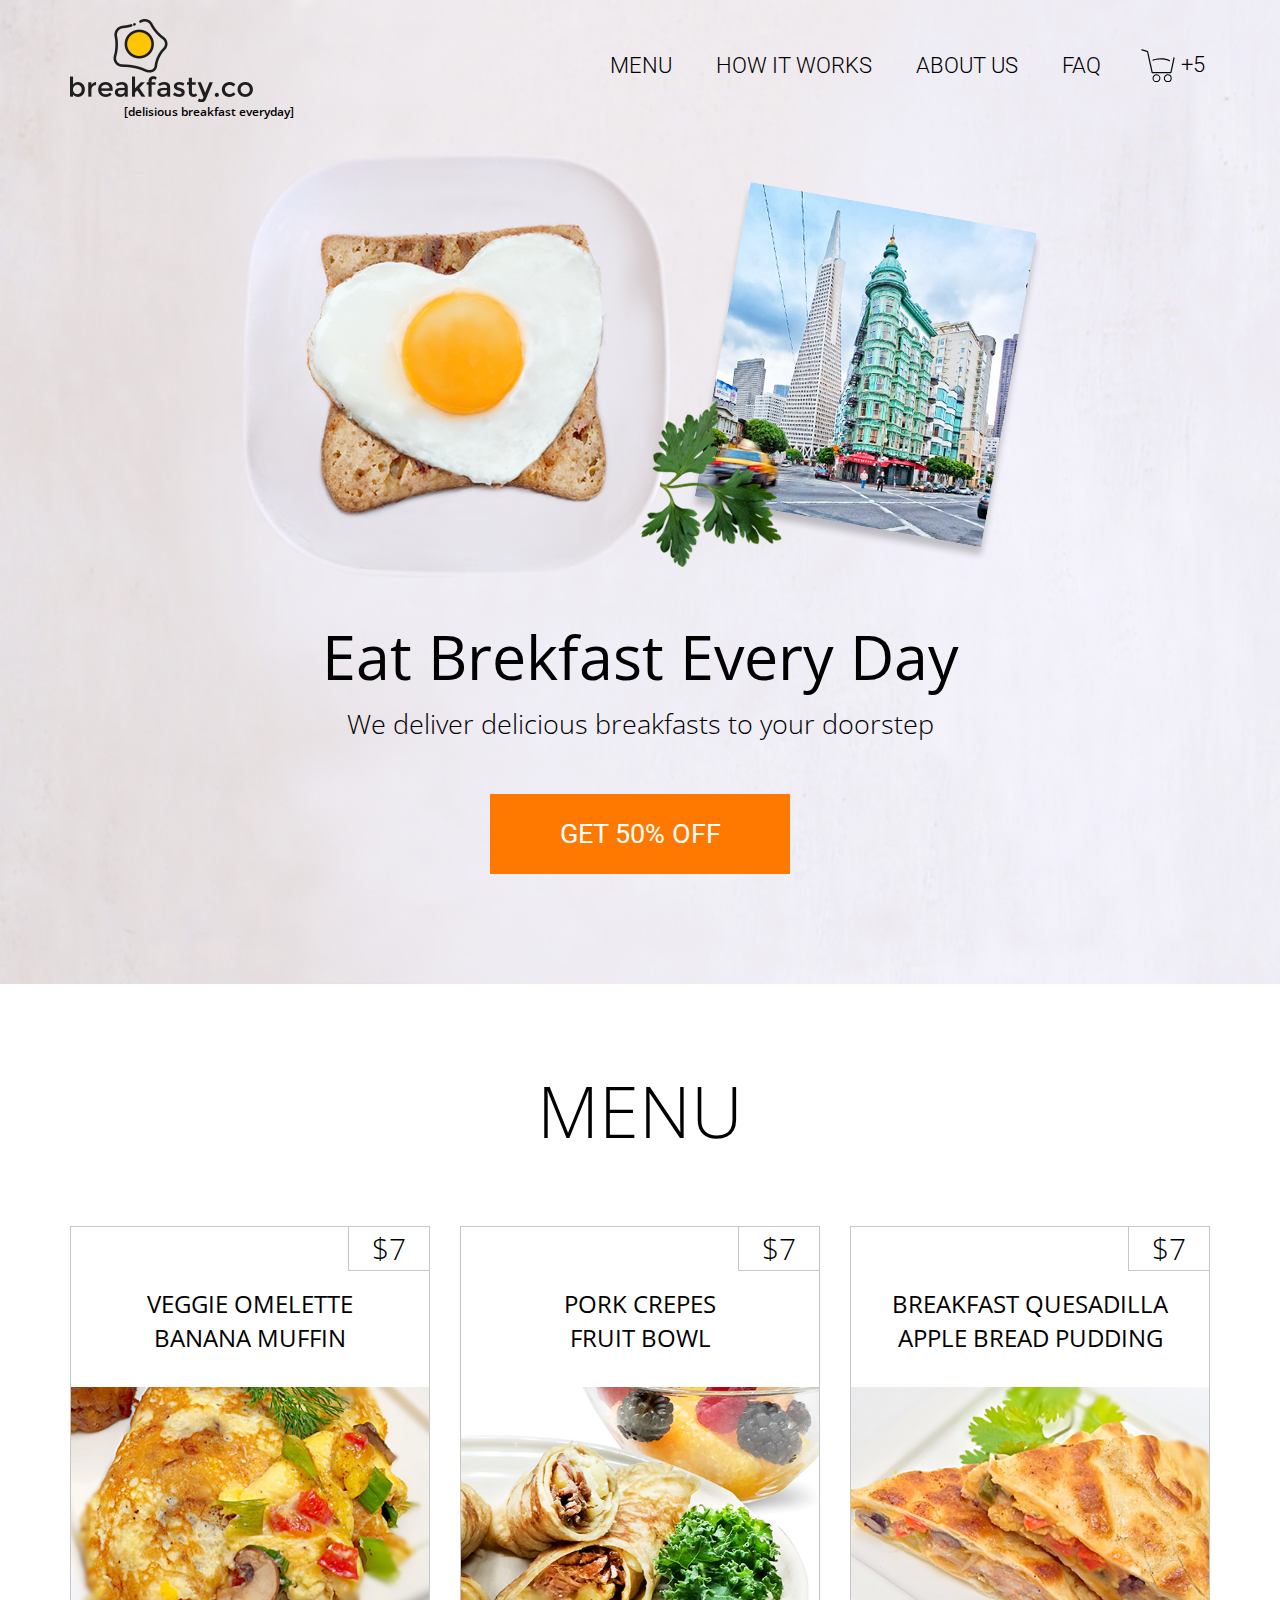
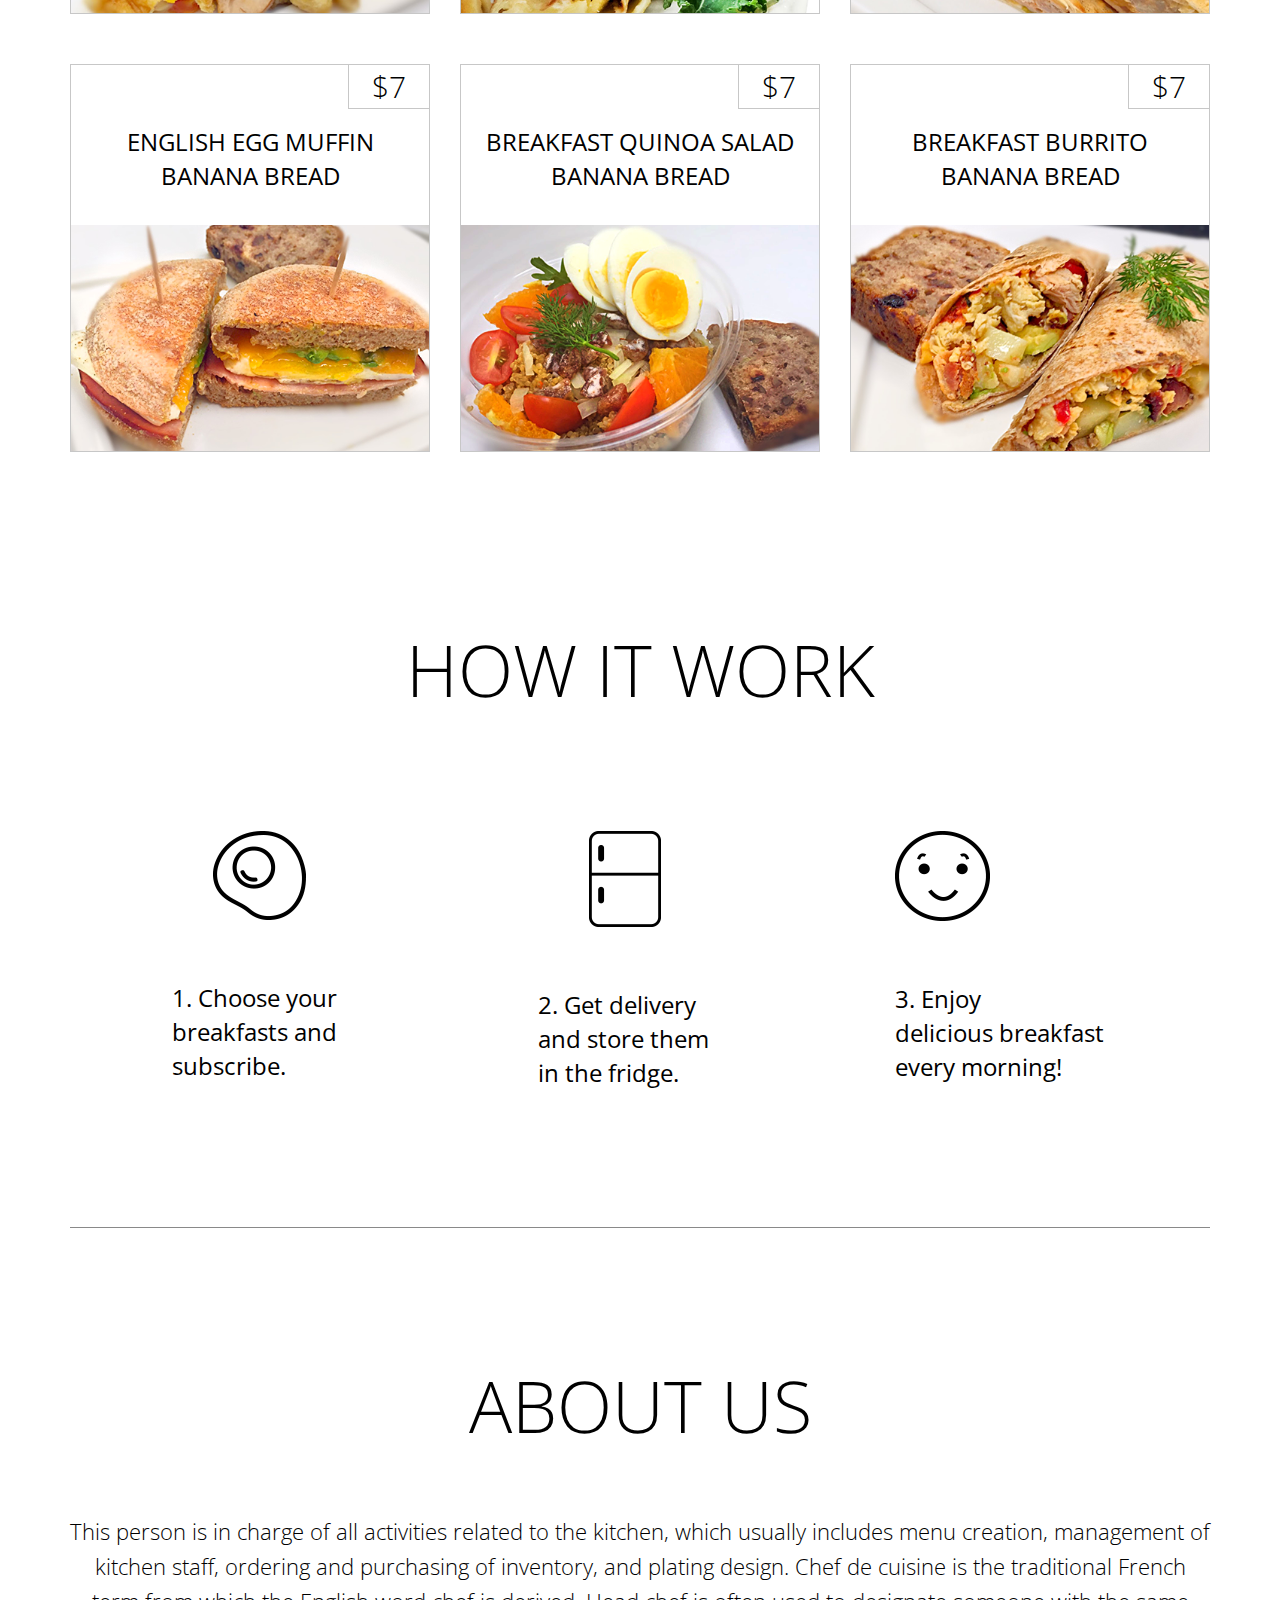
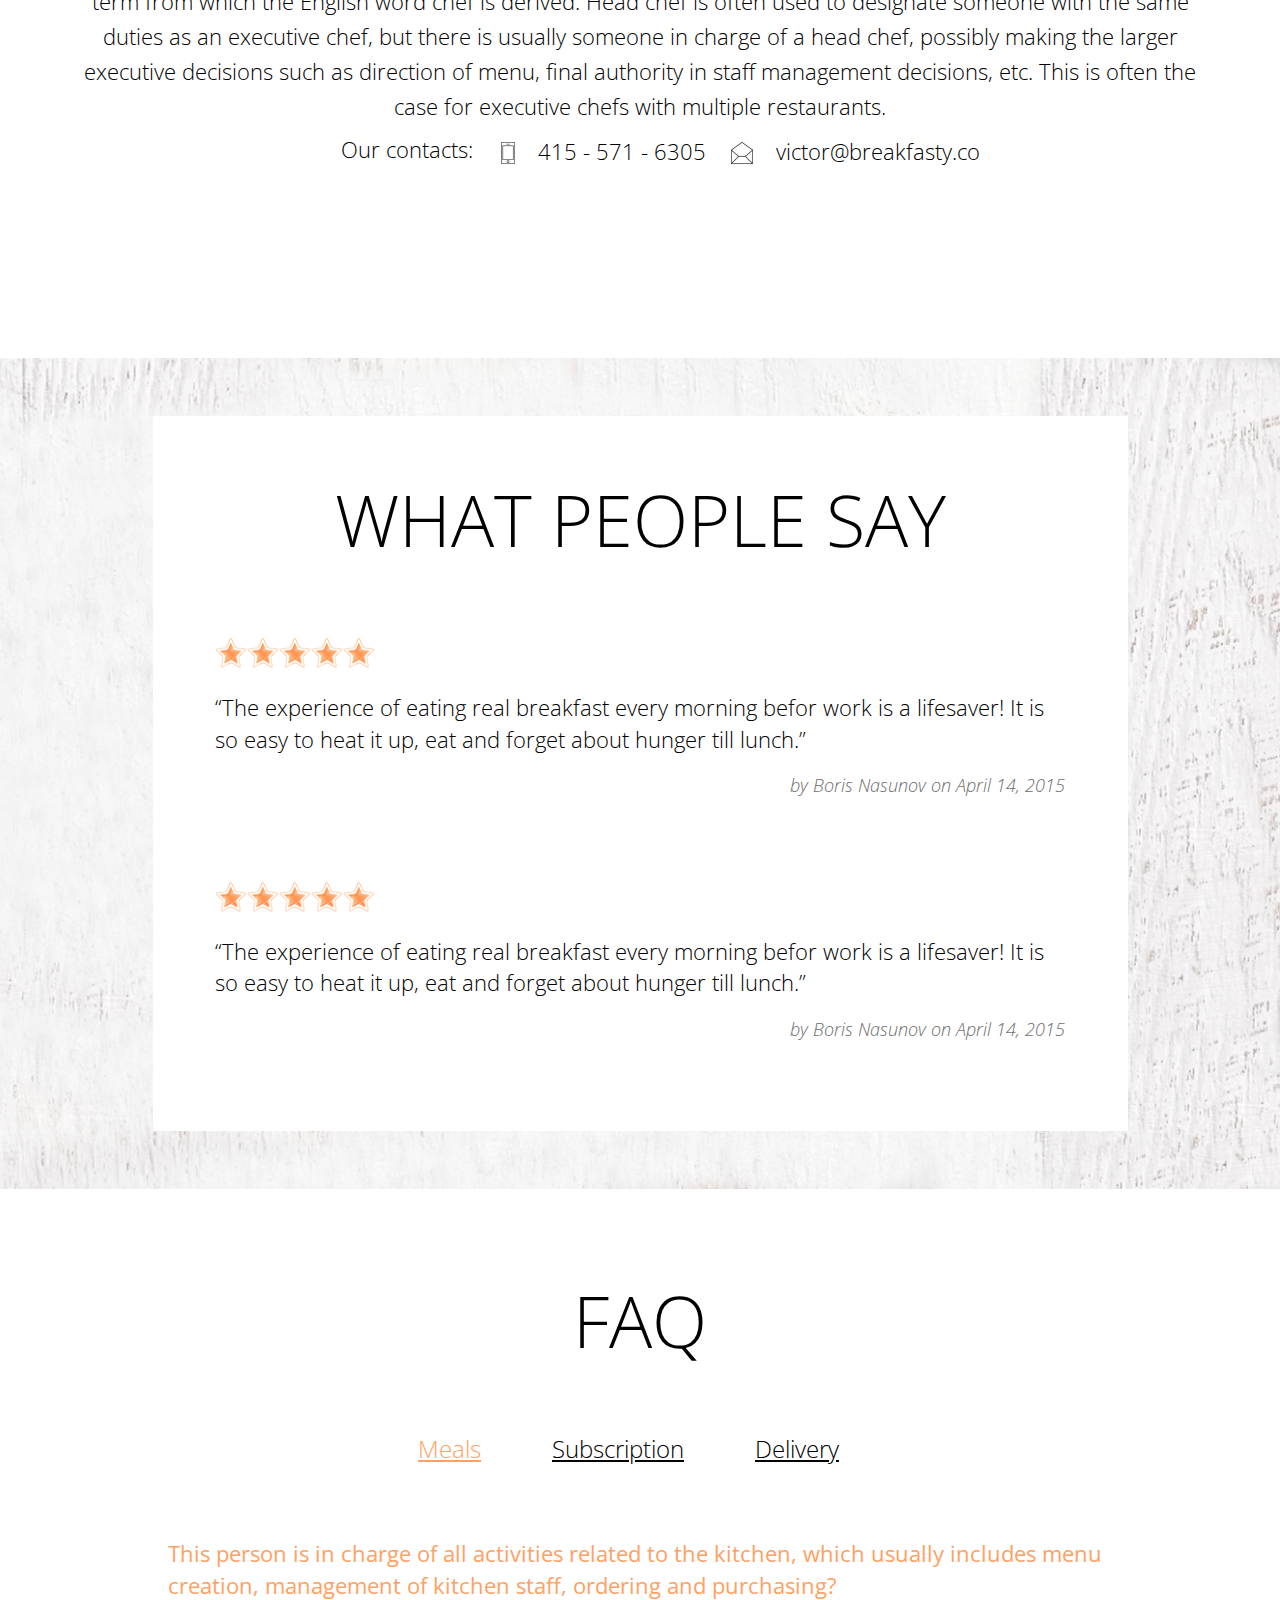
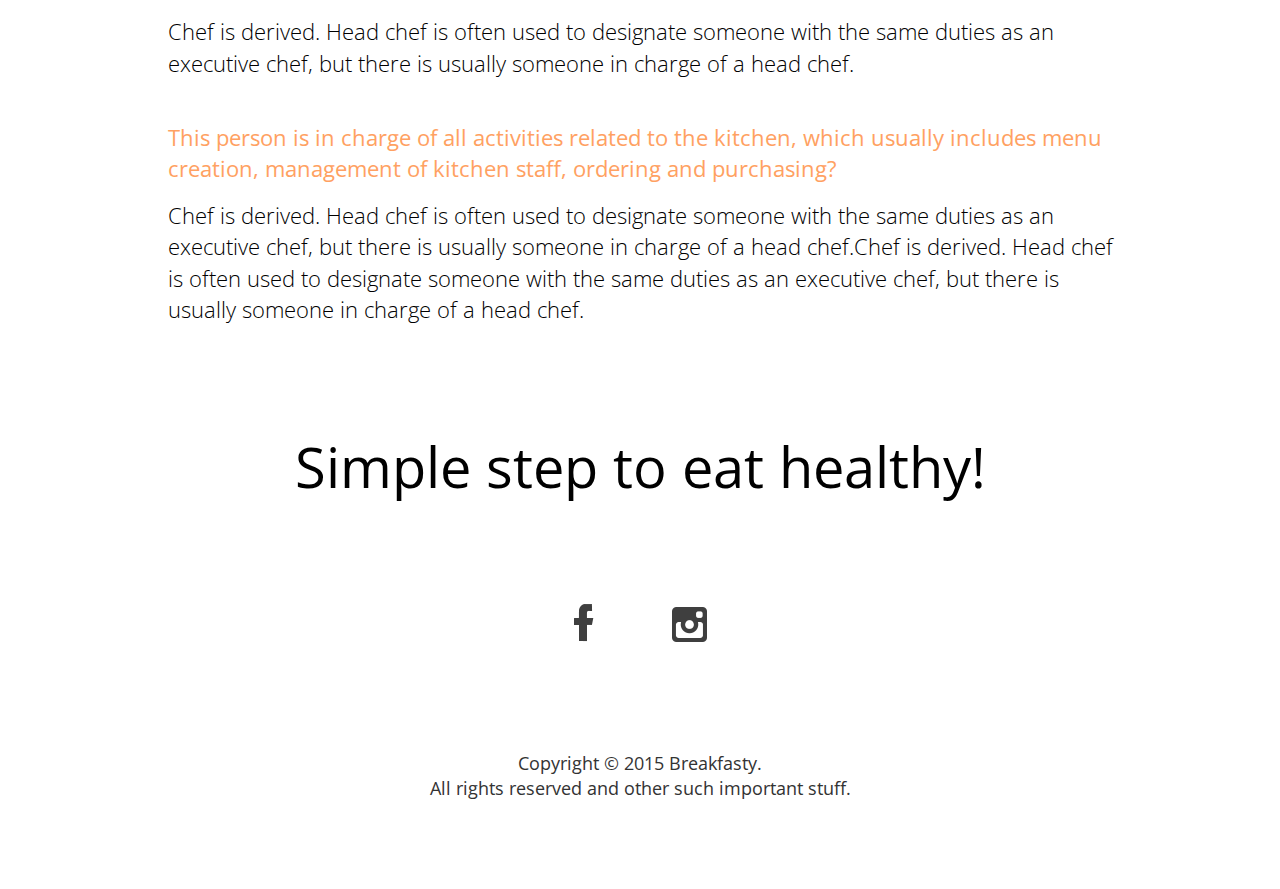
==== commit e97b503a: "minimize files" ====
--- a/index.html
+++ b/index.html
@@ -6,9 +6,7 @@
     <meta http-equiv="X-UA-Compatible" content="IE=edge">
     <meta name="viewport" content="width=device-width, initial-scale=1.0, maximum-scale=1.0, user-scalable=no">
     <link rel="stylesheet" href="client/styles/css/index.css">
-    <script src="client/js/jquery-2.1.3.min.js"></script>
-    <script src="client/js/bootstrap.min.js"></script>
-    <script src="client/js/index.js"></script>
+    <script src="client/js/index.min.js"></script>
 </head>
 <body class="homepage">
 <header class="navbar navbar-default nav-style">
@@ -624,9 +622,9 @@
         <div class="col-lg-12 col-md-12 col-sm-12 col-xs-12">
             <h3>Simple step to eat healthy!</h3>
             <ul>
-                <li><a href="javascript:void(0);"></a></li>
-                <li><a href="javascript:void(0);"></a></li>
-                <li><a href="javascript:void(0);"></a></li>
+                <li class="facebook" ><a href="https://www.facebook.com/subscribe.breakfasty"></a></li>
+                <li class="instagram"><a href="https://instagram.com/breakfasty.co/"></a></li>
+                <!--<li class="pinterest"><a href="javascript:void(0);"></a></li>-->
             </ul>
             <p>Copyright © 2015 Breakfasty.</p>
 
--- a/client/styles/css/index.css
+++ b/client/styles/css/index.css
@@ -4024,7 +4024,7 @@
 }
 
 /* line 64, social/*.png */
-.social-sprite, .social-fc, footer ul li:first-child a, .social-instagram, footer ul li:nth-child(2) a, .social-pinterest, footer ul li:last-child a {
+.social-sprite, .social-fc, footer ul li.facebook a, .social-instagram, footer ul li.instagram a, .social-pinterest, footer ul li.pinterest a {
   background-image: url('../../images/social-s8b20c9244c.png');
   background-repeat: no-repeat;
 }
@@ -4055,17 +4055,17 @@
 }
 
 /* line 84, ../../../../../../../../lib/gems/2.1.0/gems/compass-core-1.0.3/stylesheets/compass/utilities/sprites/_base.scss */
-.social-fc, footer ul li:first-child a {
+.social-fc, footer ul li.facebook a {
   background-position: 0 0;
 }
 
 /* line 84, ../../../../../../../../lib/gems/2.1.0/gems/compass-core-1.0.3/stylesheets/compass/utilities/sprites/_base.scss */
-.social-instagram, footer ul li:nth-child(2) a {
+.social-instagram, footer ul li.instagram a {
   background-position: 0 -38px;
 }
 
 /* line 84, ../../../../../../../../lib/gems/2.1.0/gems/compass-core-1.0.3/stylesheets/compass/utilities/sprites/_base.scss */
-.social-pinterest, footer ul li:last-child a {
+.social-pinterest, footer ul li.pinterest a {
   background-position: 0 -73px;
 }
 
@@ -4346,25 +4346,25 @@
   filter: alpha(opacity=80);
 }
 /* line 50, ../scss/widgets/_footer.scss */
-footer ul li:first-child a {
+footer ul li.facebook a {
   width: 20px;
   height: 38px;
 }
 /* line 57, ../scss/widgets/_footer.scss */
-footer ul li:nth-child(2) a {
+footer ul li.instagram a {
   width: 35px;
   height: 35px;
 }
-/* line 63, ../scss/widgets/_footer.scss */
+/* line 64, ../scss/widgets/_footer.scss */
+footer ul li.pinterest a {
+  width: 32px;
+  height: 41px;
+}
+/* line 71, ../scss/widgets/_footer.scss */
 footer ul li:last-child {
   margin-right: 0;
 }
-/* line 65, ../scss/widgets/_footer.scss */
-footer ul li:last-child a {
-  width: 32px;
-  height: 41px;
-}
-/* line 73, ../scss/widgets/_footer.scss */
+/* line 76, ../scss/widgets/_footer.scss */
 footer p {
   margin: 0;
   font-size: 18px;
@@ -4373,7 +4373,7 @@
   color: #333333;
 }
 @media (max-width: 767px) {
-  /* line 73, ../scss/widgets/_footer.scss */
+  /* line 76, ../scss/widgets/_footer.scss */
   footer p {
     font-size: 14px;
   }
@@ -5574,6 +5574,9 @@
   padding-bottom: 190px;
   font-family: 'Open Sans', sans-serif;
   text-align: center;
+  /*h2 {
+      color: #ffa264;
+  }*/
 }
 @media (min-width: 768px) and (max-width: 979px) {
   /* line 1, ../scss/layouts/homepage/_about.scss */
@@ -5588,10 +5591,6 @@
     padding-top: 46px;
     padding-bottom: 64px;
   }
-}
-/* line 14, ../scss/layouts/homepage/_about.scss */
-body.homepage .about h2 {
-  color: #ffa264;
 }
 /* line 17, ../scss/layouts/homepage/_about.scss */
 body.homepage .about p {
@@ -5886,8 +5885,9 @@
 /* line 75, ../scss/layouts/homepage/_menu.scss */
 body.homepage .menu .menu-list .dish figure figcaption {
   position: absolute;
-  top: 0;
   left: 0;
+  right: 0;
+  bottom: 0;
   overflow: hidden;
   display: block;
   width: 100%;
@@ -5901,10 +5901,20 @@
   -webkit-transition-duration: 400ms;
   transition-duration: 400ms;
 }
-/* line 89, ../scss/layouts/homepage/_menu.scss */
+/* line 90, ../scss/layouts/homepage/_menu.scss */
 body.homepage .menu .menu-list .dish figure figcaption a {
   display: inline-block;
   margin-top: 28%;
   font-size: 24px;
   text-transform: uppercase;
 }
+/* line 97, ../scss/layouts/homepage/_menu.scss */
+.mobile body.homepage .menu .menu-list .dish figure figcaption {
+  height: 40px;
+  opacity: 1;
+  filter: alpha(opacity=100);
+}
+/* line 101, ../scss/layouts/homepage/_menu.scss */
+.mobile body.homepage .menu .menu-list .dish figure figcaption a {
+  margin-top: 5px;
+}
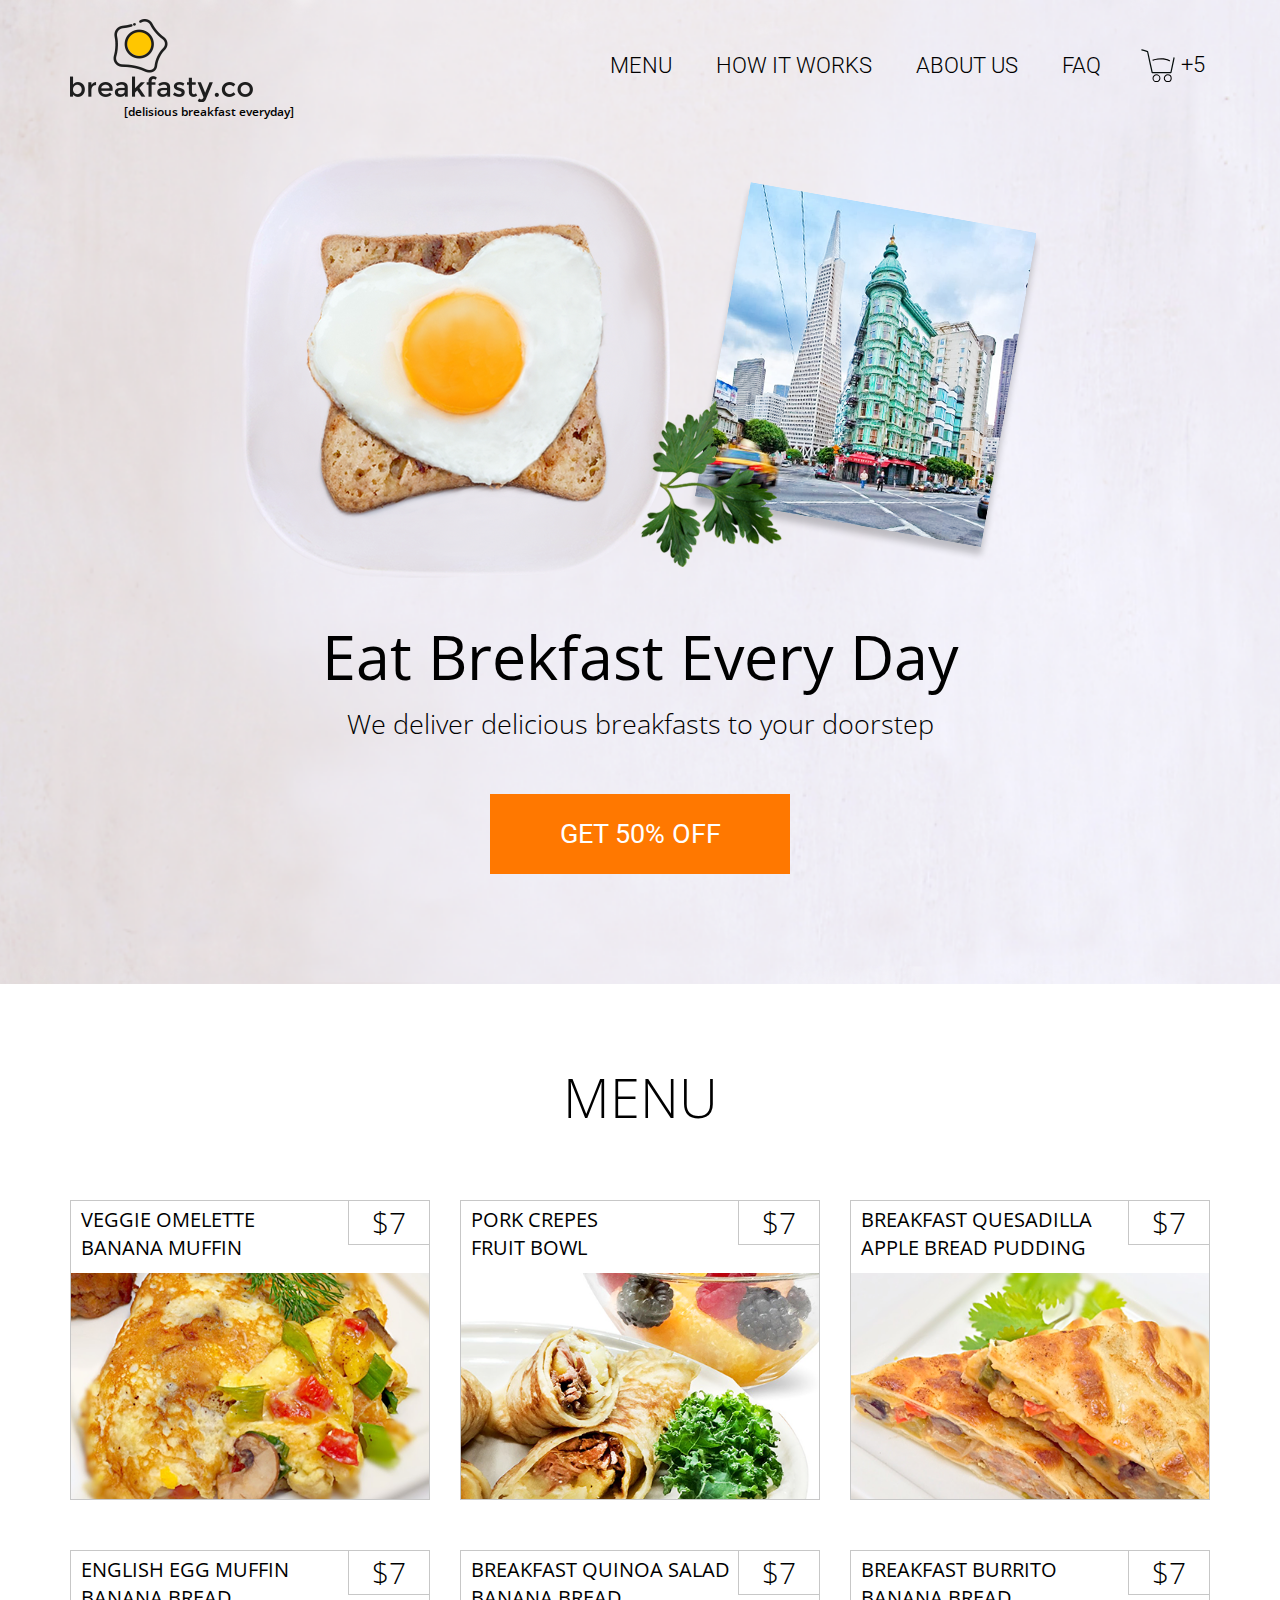
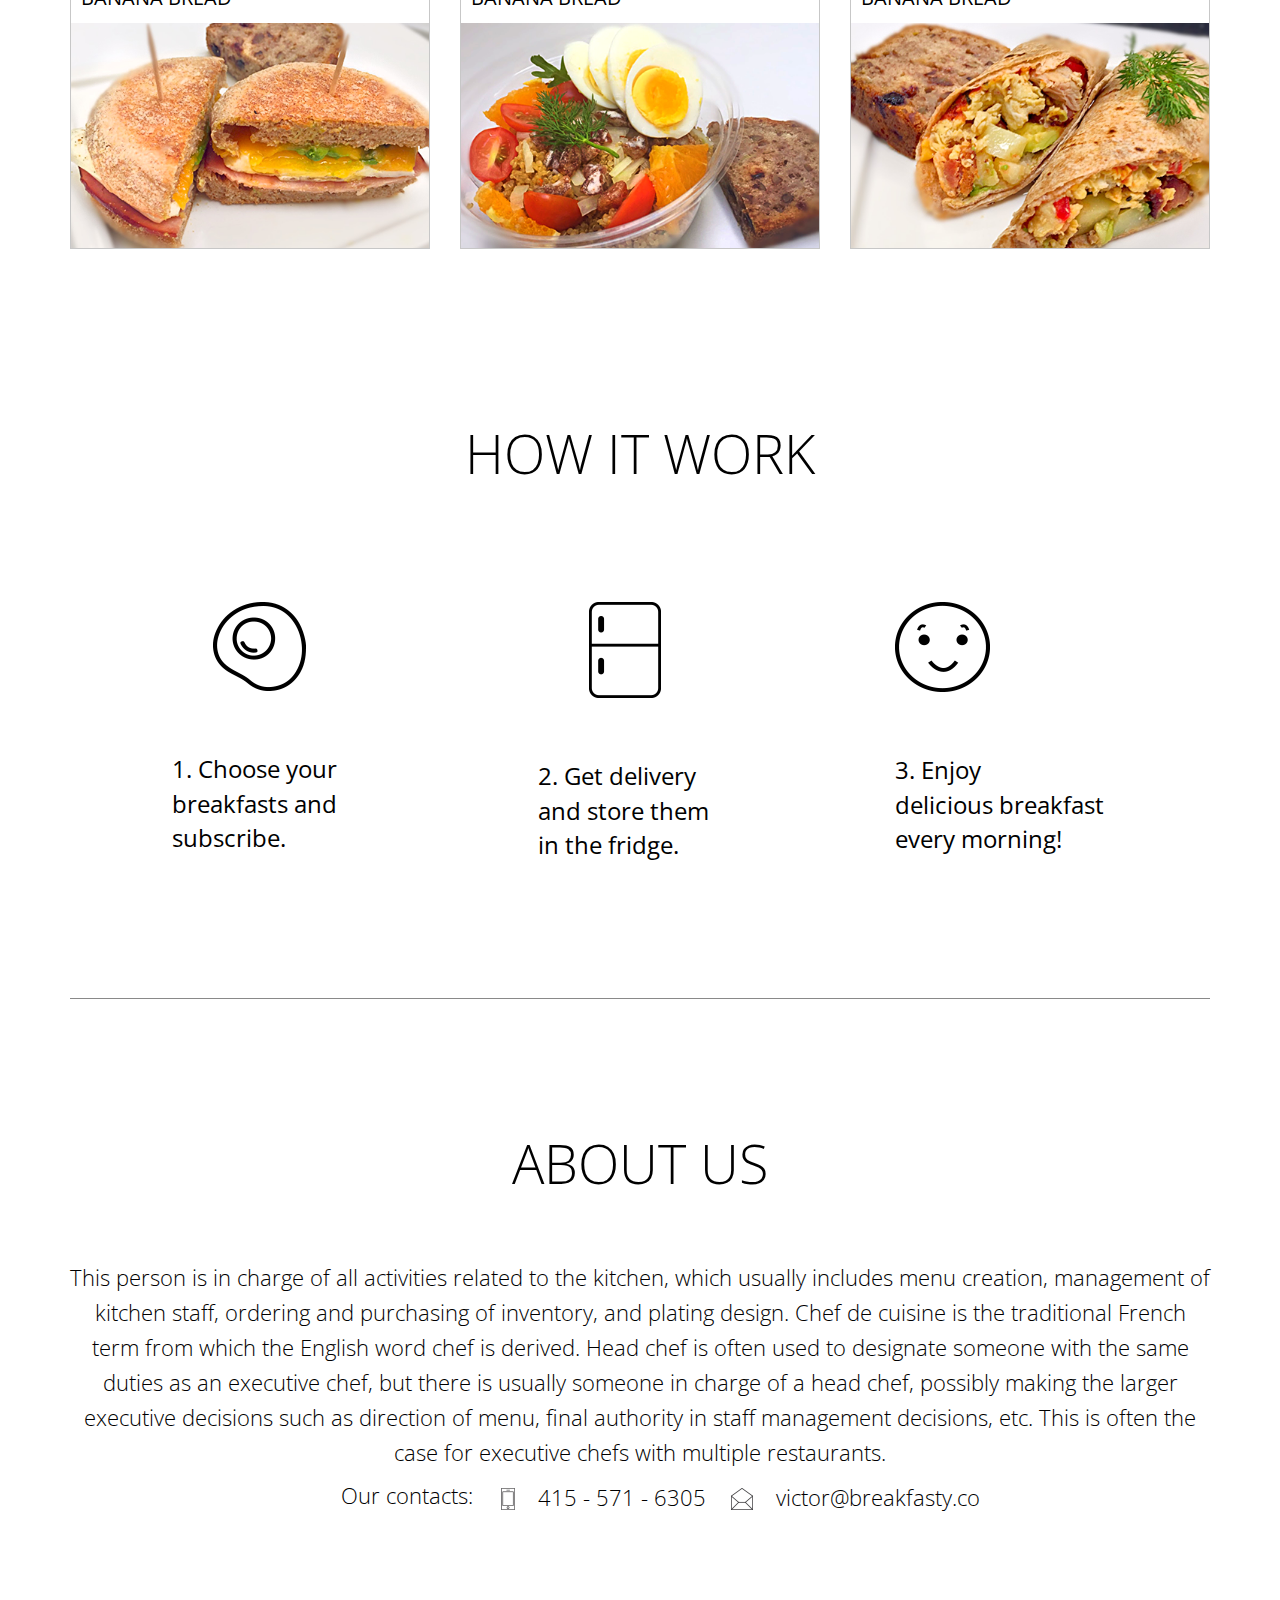
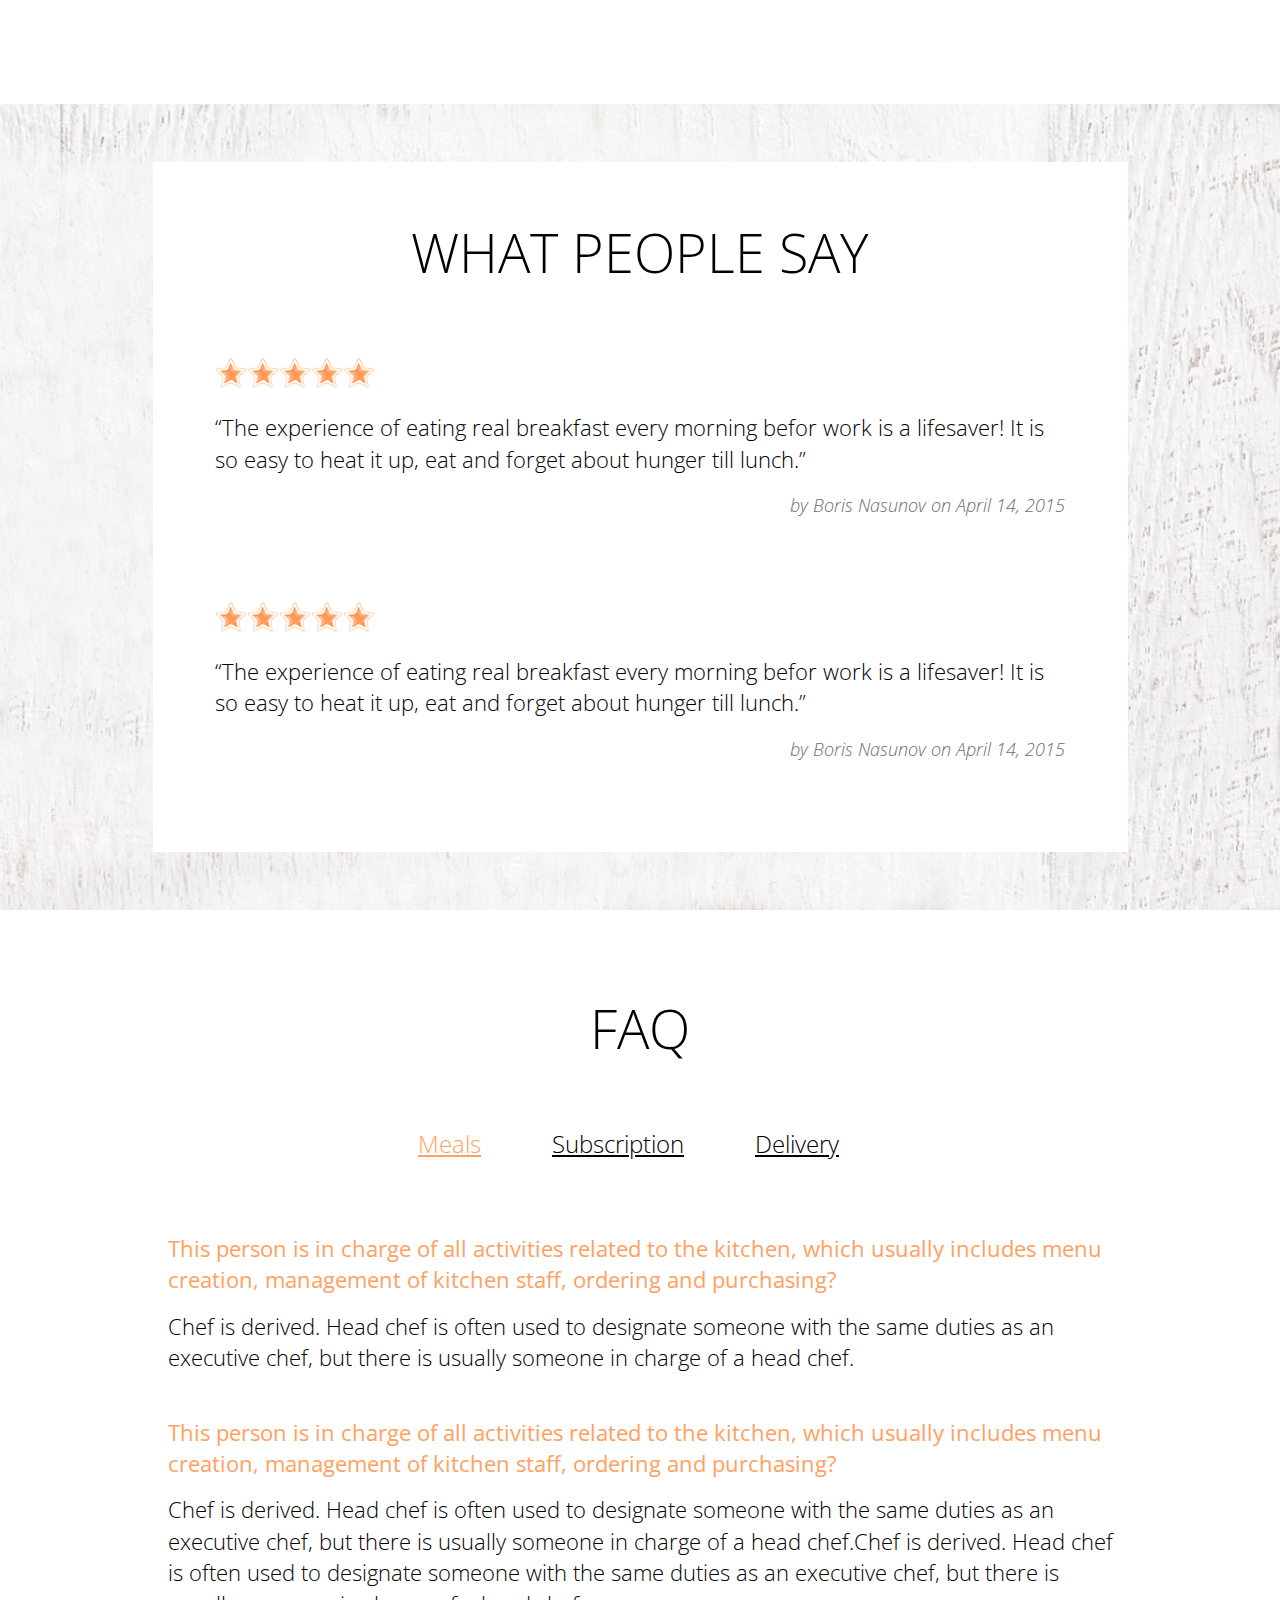
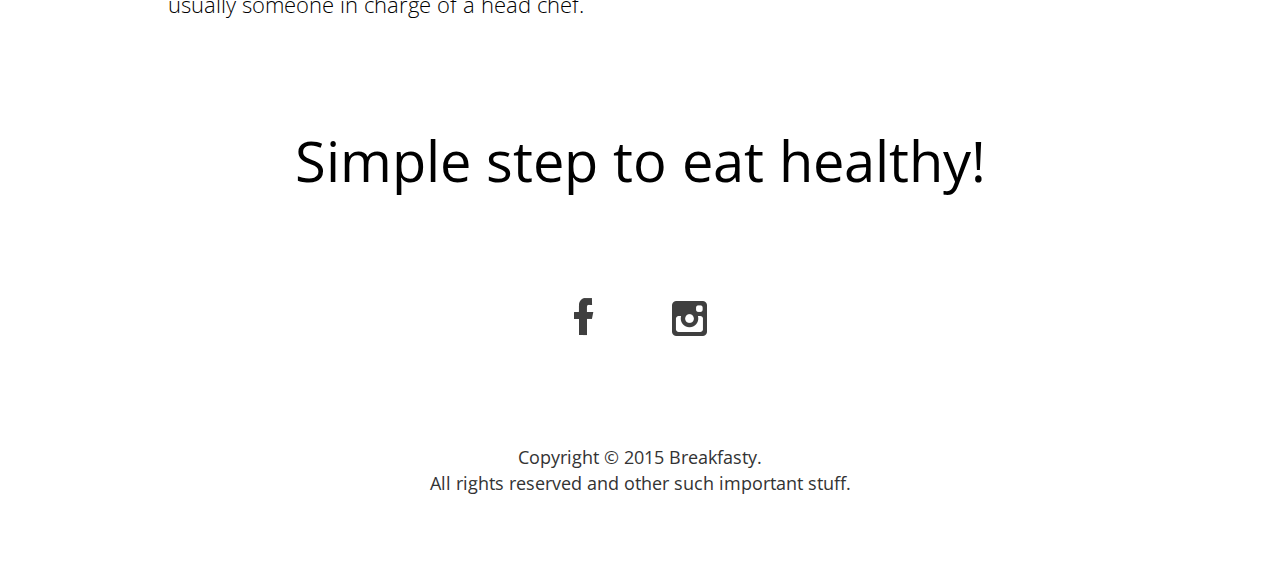
==== commit aaa008c1: "size updates" ====
--- a/index.html
+++ b/index.html
@@ -540,7 +540,7 @@
                 </div>
             </div>
             <div class="row">
-                <div class="bs-example bs-example-tabs position-tabs" role="tabpanel" data-example-id="togglable-tabs">
+                <div class="position-tabs" role="tabpanel">
                     <ul class="nav nav-tabs" role="tablist">
                         <li role="presentation" class="active meals">
                             <a href="#meals" aria-controls="meals" role="tab" data-toggle="tab">Meals</a>
@@ -622,7 +622,7 @@
         <div class="col-lg-12 col-md-12 col-sm-12 col-xs-12">
             <h3>Simple step to eat healthy!</h3>
             <ul>
-                <li class="facebook" ><a href="https://www.facebook.com/subscribe.breakfasty"></a></li>
+                <li class="facebook"><a href="https://www.facebook.com/subscribe.breakfasty"></a></li>
                 <li class="instagram"><a href="https://instagram.com/breakfasty.co/"></a></li>
                 <!--<li class="pinterest"><a href="javascript:void(0);"></a></li>-->
             </ul>
--- a/client/styles/css/index.css
+++ b/client/styles/css/index.css
@@ -4072,7 +4072,7 @@
 /* line 2, ../scss/_base.scss */
 body h2 {
   margin: 0;
-  font-size: 72px;
+  font-size: 54px;
   font-weight: 300;
   text-align: center;
   text-transform: uppercase;
@@ -5806,7 +5806,7 @@
 body.homepage .menu .menu-list .dish {
   margin-top: 50px;
   border: 1px solid #c7c7c7;
-  text-align: center;
+  text-align: left;
 }
 @media (max-width: 767px) {
   /* line 17, ../scss/layouts/homepage/_menu.scss */
@@ -5842,47 +5842,44 @@
 /* line 41, ../scss/layouts/homepage/_menu.scss */
 body.homepage .menu .menu-list .dish .dish-name {
   margin: 0;
-  padding: 60px 0 32px;
-  font-size: 24px;
+  padding: 5px 0 10px 10px;
+  font-size: 20px;
   font-weight: 400;
   text-transform: uppercase;
 }
 @media (min-width: 992px) and (max-width: 1199px) {
   /* line 41, ../scss/layouts/homepage/_menu.scss */
   body.homepage .menu .menu-list .dish .dish-name {
-    padding: 60px 0 32px;
-    font-size: 20px;
+    padding: 5px 0 10px 10px;
   }
 }
 @media (min-width: 768px) and (max-width: 979px) {
   /* line 41, ../scss/layouts/homepage/_menu.scss */
   body.homepage .menu .menu-list .dish .dish-name {
-    padding: 60px 0 32px;
-    font-size: 20px;
+    padding: 5px 0 10px 10px;
   }
 }
 @media (max-width: 767px) {
   /* line 41, ../scss/layouts/homepage/_menu.scss */
   body.homepage .menu .menu-list .dish .dish-name {
-    padding: 45px 0 19px;
-    font-size: 20px;
-  }
-}
-/* line 60, ../scss/layouts/homepage/_menu.scss */
+    padding: 5px 0 10px 10px;
+  }
+}
+/* line 57, ../scss/layouts/homepage/_menu.scss */
 body.homepage .menu .menu-list .dish figure {
   position: relative;
   width: 100%;
 }
-/* line 64, ../scss/layouts/homepage/_menu.scss */
+/* line 61, ../scss/layouts/homepage/_menu.scss */
 body.homepage .menu .menu-list .dish figure:hover figcaption {
   opacity: 1;
   filter: alpha(opacity=100);
 }
-/* line 70, ../scss/layouts/homepage/_menu.scss */
+/* line 67, ../scss/layouts/homepage/_menu.scss */
 body.homepage .menu .menu-list .dish figure img.dish-photo {
   width: 100%;
 }
-/* line 75, ../scss/layouts/homepage/_menu.scss */
+/* line 72, ../scss/layouts/homepage/_menu.scss */
 body.homepage .menu .menu-list .dish figure figcaption {
   position: absolute;
   left: 0;
@@ -5901,20 +5898,20 @@
   -webkit-transition-duration: 400ms;
   transition-duration: 400ms;
 }
-/* line 90, ../scss/layouts/homepage/_menu.scss */
+/* line 87, ../scss/layouts/homepage/_menu.scss */
 body.homepage .menu .menu-list .dish figure figcaption a {
   display: inline-block;
   margin-top: 28%;
   font-size: 24px;
   text-transform: uppercase;
 }
-/* line 97, ../scss/layouts/homepage/_menu.scss */
+/* line 94, ../scss/layouts/homepage/_menu.scss */
 .mobile body.homepage .menu .menu-list .dish figure figcaption {
   height: 40px;
   opacity: 1;
   filter: alpha(opacity=100);
 }
-/* line 101, ../scss/layouts/homepage/_menu.scss */
+/* line 98, ../scss/layouts/homepage/_menu.scss */
 .mobile body.homepage .menu .menu-list .dish figure figcaption a {
   margin-top: 5px;
 }
